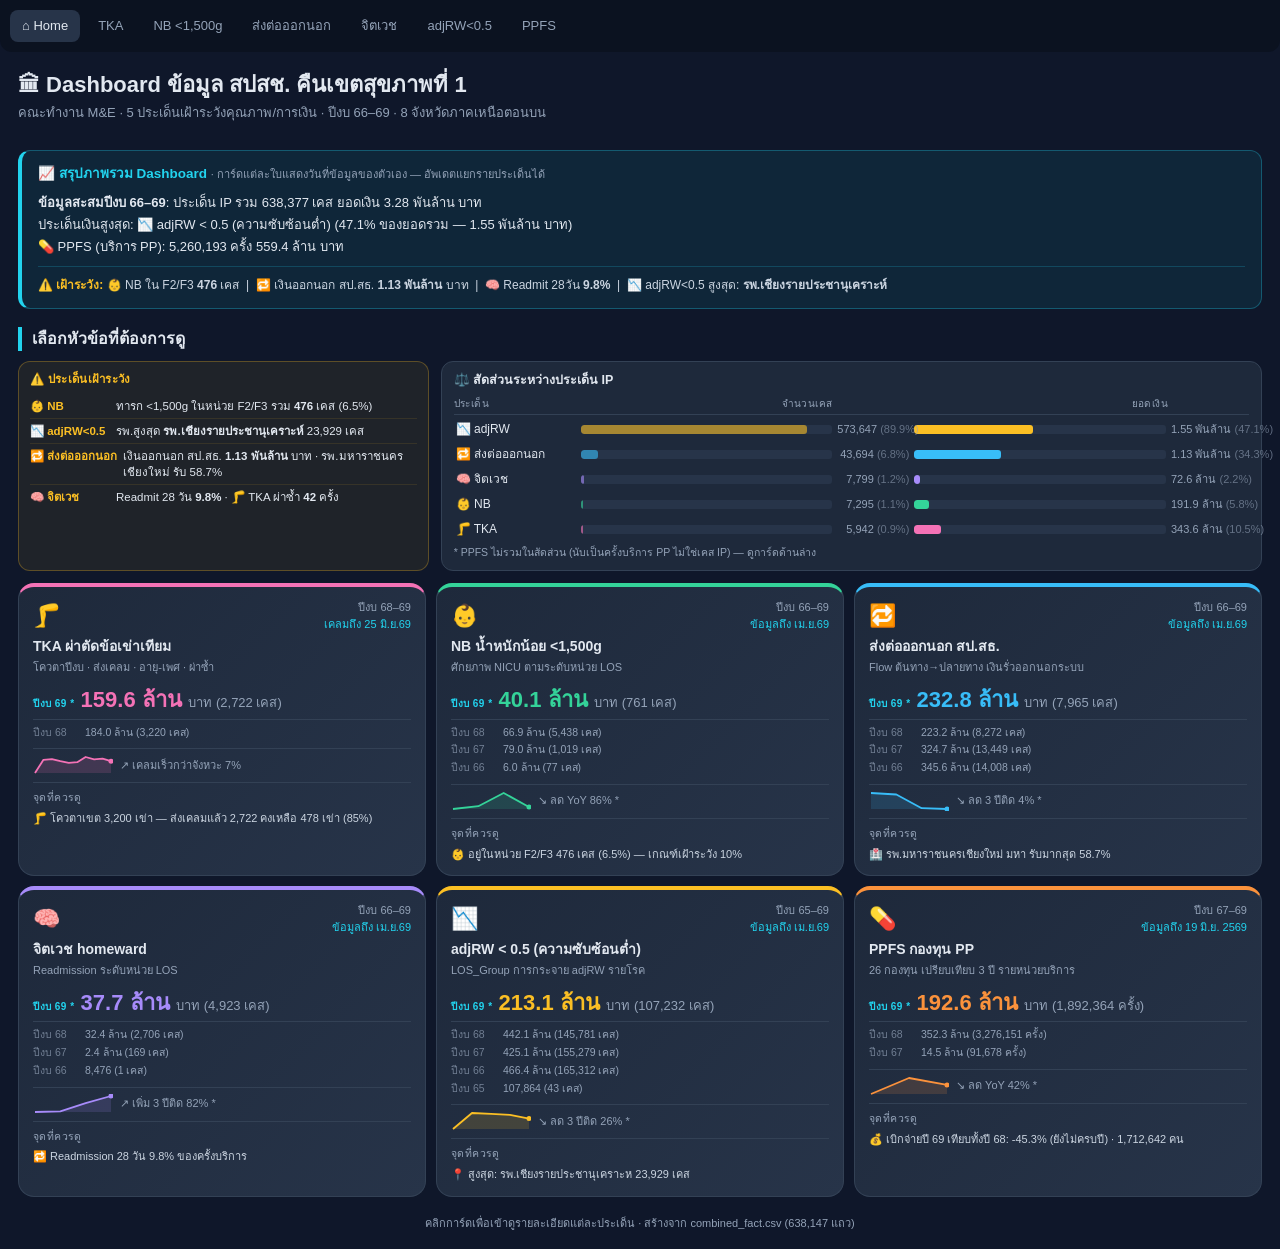
==== portal_v2.html @ b84ce1fd "feat(TKA): การ์ดจุดสังเกตสำคัญ ยุบ/ขยายได้ + ตารางสรุปทั้งเขต 1 - เพิ่มปุ่มยุบ/ขยาย (คลิกหัวการ์ดก็ไ" ====
<!DOCTYPE html>
<html lang="th">
<head>
<meta charset="UTF-8">
<meta name="viewport" content="width=device-width, initial-scale=1.0">
<title>Dashboard สปสช. คืนเขตสุขภาพที่ 1 — Portal (Integrated)</title>
<style>
:root{--bg:#0f172a;--card:#1e293b;--card2:#273449;--ink:#e2e8f0;--mut:#94a3b8;--line:#334155;--accent:#22d3ee;--accent-ink:#08303a;--warn:#fbbf24;}
*{box-sizing:border-box;margin:0;padding:0}
body{font-family:"Segoe UI","Sarabun",Tahoma,sans-serif;background:var(--bg);color:var(--ink);padding:18px;font-size:14px;line-height:1.5}
h1{font-size:22px;margin-bottom:2px}.sub{color:var(--mut);font-size:13px;margin-bottom:14px}
h2.sec{font-size:16px;margin:18px 0 10px;padding-left:10px;border-left:4px solid var(--accent)}
.hint{color:var(--mut);font-size:11px}.warn{color:var(--warn)}
.nav{position:sticky;top:0;z-index:10;display:flex;gap:6px;flex-wrap:wrap;align-items:center;background:#0b1220;padding:10px;border-radius:0 0 12px 12px;margin:-18px -18px 16px}
.navbtn{cursor:pointer;padding:6px 12px;border-radius:8px;font-size:13px;color:var(--mut);transition:.15s;user-select:none}
.navbtn:hover{color:var(--ink);background:var(--card2)}.navbtn.on{background:var(--accent);color:var(--accent-ink);font-weight:600}.navbtn.home{background:var(--card2);color:var(--ink)}
.phome{display:grid;grid-template-columns:repeat(3,1fr);gap:16px}
.pcard{cursor:pointer;border:1px solid var(--line);border-top:4px solid var(--cc,#22d3ee);border-radius:16px;padding:20px;background:linear-gradient(135deg,var(--card),var(--card2));transition:.2s}
.pcard:hover{transform:translateY(-4px);border-color:var(--accent);box-shadow:0 8px 24px rgba(0,0,0,.35)}
.pcard .ic{font-size:30px}.pcard h3{font-size:16px;margin:8px 0 2px}.pcard .desc{color:var(--mut);font-size:12px;min-height:32px}
.pcard .big{font-size:24px;font-weight:700;margin-top:10px}.pcard .sm{color:var(--mut);font-size:12px}
.pcard .pnum{font-size:22px;font-weight:700;margin:8px 0 2px}
.pcard .pmoney{font-size:12px;color:var(--mut);margin-bottom:8px}
.sparkrow{display:flex;align-items:center;gap:8px;padding-top:8px;border-top:1px solid var(--line)}
.sparkrow svg{flex-shrink:0}.sparkrow .stxt{font-size:11px;color:var(--mut);line-height:1.4}
.homerow1{display:grid;grid-template-columns:minmax(180px,4fr) minmax(360px,8fr);gap:12px;margin-bottom:12px;align-items:stretch}
.alertbar{background:rgba(251,191,36,.07);border:1px solid rgba(251,191,36,.28);border-radius:12px;padding:9px 11px}
.alertbar .atitle{font-size:11.5px;font-weight:700;color:var(--warn);margin-bottom:6px;letter-spacing:.3px}
.alertbar .aitem{display:flex;align-items:flex-start;gap:6px;padding:4px 0;border-bottom:1px solid rgba(251,191,36,.1);font-size:11.5px;line-height:1.4}
.alertbar .aitem:last-child{border-bottom:none;padding-bottom:0}
.alertbar .alab{color:var(--warn);font-weight:600;white-space:nowrap;flex-shrink:0;min-width:80px}
.cmpbar{background:var(--card);border:1px solid var(--line);border-radius:12px;padding:9px 12px}
.cmpbar h3{font-size:12.5px;font-weight:600;margin-bottom:7px}
.cmphdr{display:grid;grid-template-columns:120px 1fr 72px 1fr 76px;gap:5px;font-size:10px;color:var(--mut);margin-bottom:4px;padding-bottom:3px;border-bottom:1px solid var(--line);text-transform:uppercase;letter-spacing:.4px}
.cmphdr span:nth-child(n+2){text-align:right}
.cmprow{display:grid;grid-template-columns:120px 1fr 72px 1fr 76px;align-items:center;gap:5px;margin-bottom:5px;font-size:11.5px;cursor:pointer;border-radius:4px;padding:1px 2px}
.cmprow:hover{background:var(--card2)}
.cmprow .cmpname{white-space:nowrap;overflow:hidden;text-overflow:ellipsis;color:var(--ink);font-size:12px}
.cmptrack{background:var(--card2);border-radius:3px;height:9px;overflow:hidden}
.cmpfill{height:100%;border-radius:3px}
.cmpval{text-align:right;color:var(--mut);white-space:nowrap;font-size:11px}
/* cards */
.phome{display:grid;grid-template-columns:repeat(3,1fr);gap:10px}
.pcard{padding:12px 14px}
.pcard .ic{font-size:22px}
.pcard h3{font-size:14px;margin:4px 0 2px}
.pcard .desc{font-size:11px;min-height:20px;margin-bottom:4px}
.pcard .pnum{font-size:19px;font-weight:700;margin:4px 0 1px}
.pcard .pmoney{font-size:11.5px;margin-bottom:6px}
.hero-block{margin-top:8px}
.hero-yr-label{font-size:10px;color:var(--accent);font-weight:700;letter-spacing:.5px;text-transform:uppercase;margin-right:6px}
.hero-val{font-size:22px;font-weight:800;line-height:1.2}
.hero-cases{font-size:13px;font-weight:400;color:var(--mut);margin-left:3px}
.sub-yrs{margin-top:5px;padding-top:5px;border-top:1px solid var(--line);display:flex;flex-direction:column;gap:2px}
.sub-yr-row{display:flex;gap:6px;align-items:baseline;font-size:10.5px;color:var(--mut);font-weight:300}
.sub-yr-row .sy-yr{color:var(--mut);opacity:.7;min-width:46px;flex-shrink:0}
.sub-yr-row .sy-val{color:var(--mut)}
.sparkrow{display:flex;align-items:center;gap:7px;padding-top:6px;border-top:1px solid var(--line)}
.sparkrow svg{flex-shrink:0}.sparkrow .stxt{font-size:11px;color:var(--mut);white-space:nowrap;overflow:hidden;text-overflow:ellipsis;max-width:140px}
.insrow{margin-top:7px;padding-top:7px;border-top:1px solid var(--line)}
.insrow .institle{font-size:10.5px;color:var(--mut);margin-bottom:4px;text-transform:uppercase;letter-spacing:.4px}
.badge{display:inline-flex;align-items:center;gap:3px;font-size:10.5px;padding:2px 6px;border-radius:10px;margin:1px 2px 1px 0;line-height:1.3}
.badge.up{background:rgba(52,211,153,.15);color:#34d399}
.badge.dn{background:rgba(248,113,113,.13);color:#f87171}
.badge.warn{background:rgba(251,191,36,.15);color:#fbbf24}
.badge.info{background:rgba(56,189,248,.13);color:#38bdf8}
/* M&E specific */
.exec-panel{background:linear-gradient(135deg,#0c1f3a,#132740);border:1px solid var(--line);border-left:4px solid var(--accent);border-radius:12px;padding:12px 16px;margin-bottom:14px}
.exec-panel h3{font-size:14px;font-weight:700;margin-bottom:8px;color:var(--accent)}
.exec-grid{display:grid;grid-template-columns:repeat(3,1fr);gap:10px}
.exec-item{background:rgba(255,255,255,.04);border-radius:8px;padding:10px 12px}
.exec-item .el{font-size:11px;color:var(--mut);margin-bottom:3px}
.exec-item .ev{font-size:18px;font-weight:700}.exec-item .eu{font-size:11px;color:var(--mut)}
.exec-item .enote{font-size:10.5px;margin-top:3px;line-height:1.3}
.rag-r{color:#fca5a5;background:rgba(127,29,29,.5);padding:1px 7px;border-radius:8px;font-size:11px;font-weight:600}
.rag-a{color:#fcd34d;background:rgba(120,53,15,.5);padding:1px 7px;border-radius:8px;font-size:11px;font-weight:600}
.rag-g{color:#86efac;background:rgba(20,83,45,.5);padding:1px 7px;border-radius:8px;font-size:11px;font-weight:600}
.rag-n{color:var(--mut);background:var(--card2);padding:1px 7px;border-radius:8px;font-size:11px}
.action-list{list-style:none;margin-top:8px}
.action-list li{font-size:12px;padding:3px 0;border-bottom:1px solid var(--line);display:flex;gap:6px;align-items:baseline}
.action-list li:last-child{border-bottom:none}
.ranking-tbl{width:100%;border-collapse:collapse;font-size:12px}
.ranking-tbl th{color:var(--mut);font-weight:500;text-align:left;padding:5px 7px;border-bottom:2px solid var(--accent);font-size:11px;white-space:nowrap}
.ranking-tbl td{padding:5px 7px;border-bottom:1px solid var(--line);vertical-align:middle}
.ranking-tbl td.n{text-align:right;font-variant-numeric:tabular-nums}
.ranking-tbl tr:hover{background:var(--card2)}
.sc-tbl{width:100%;border-collapse:collapse;font-size:12px}
.sc-tbl th,.sc-tbl td{padding:6px 8px;text-align:center;border:1px solid var(--line)}
.sc-tbl th{background:#0b1220;color:var(--mut);font-size:11px;font-weight:500}
.sc-tbl td.pname{text-align:left;font-weight:500;color:var(--ink);white-space:nowrap}
.sc-cell-r{background:rgba(239,68,68,.2);color:#fca5a5;border-radius:4px;padding:1px 4px;font-size:11px;white-space:nowrap}
.sc-cell-a{background:rgba(245,158,11,.2);color:#fcd34d;border-radius:4px;padding:1px 4px;font-size:11px;white-space:nowrap}
.sc-cell-g{background:rgba(34,197,94,.2);color:#86efac;border-radius:4px;padding:1px 4px;font-size:11px;white-space:nowrap}
.sc-cell-n{color:var(--mut);font-size:11px}
@media(max-width:1200px){.homerow1{grid-template-columns:minmax(160px,4fr) minmax(300px,8fr)}}
@media(max-width:900px){.homerow1{grid-template-columns:1fr 1fr}}
@media(max-width:680px){.homerow1{grid-template-columns:1fr}.phome{grid-template-columns:repeat(2,1fr)}}
@media(max-width:420px){.phome{grid-template-columns:1fr}}
.bar{display:flex;flex-wrap:wrap;gap:8px;align-items:center;background:var(--card);padding:12px;border-radius:14px;margin-bottom:14px}
.bar .lab{color:var(--mut);font-size:12px;margin-right:4px}
.refsticky{position:sticky;top:48px;z-index:9;box-shadow:0 6px 14px rgba(0,0,0,.4)}
.filter-sticky{position:sticky;top:48px;z-index:50;box-shadow:0 6px 14px rgba(0,0,0,.45)}
.chip{cursor:pointer;border:1px solid var(--line);background:var(--card2);color:var(--ink);padding:5px 12px;border-radius:20px;font-size:12.5px;transition:.15s;user-select:none}
.chip:hover{border-color:var(--accent)}.chip.on{background:var(--accent);color:var(--accent-ink);border-color:var(--accent);font-weight:600}
.chip.m.on{background:#34d399;border-color:#34d399;color:#06251a}.chip.t.on{background:#a78bfa;border-color:#a78bfa;color:#1a1340}
select{background:var(--card2);color:var(--ink);border:1px solid var(--line);border-radius:8px;padding:5px 10px;font-size:12.5px;max-width:300px}
.sep{width:1px;height:22px;background:var(--line);margin:0 4px}
.kpis{display:grid;grid-template-columns:repeat(5,1fr);gap:12px;margin-bottom:14px}
.kpi{background:linear-gradient(135deg,var(--card),var(--card2));border:1px solid var(--line);border-radius:14px;padding:12px 14px}
.kpi .t{color:var(--mut);font-size:12px}.kpi .v{font-size:22px;font-weight:700;margin-top:4px}.kpi .u{color:var(--mut);font-size:11px}
.grid{display:grid;grid-template-columns:repeat(12,1fr);gap:12px}
.card{background:var(--card);border:1px solid var(--line);border-radius:14px;padding:14px}
.card h3{font-size:14px;font-weight:600;margin-bottom:3px}
.c4{grid-column:span 4}.c5{grid-column:span 5}.c6{grid-column:span 6}.c7{grid-column:span 7}.c8{grid-column:span 8}.c12{grid-column:span 12}
table{width:100%;border-collapse:collapse;font-size:12px}
th,td{text-align:left;padding:5px 7px;border-bottom:1px solid var(--line)}
th{color:var(--mut);font-weight:500}td.n{text-align:right;font-variant-numeric:tabular-nums}
.tblwrap{max-height:330px;overflow:auto}
.mtx{border-collapse:collapse;font-size:11px;white-space:nowrap}
.mtx th,.mtx td{border:1px solid var(--line);padding:3px 6px;text-align:right}
.mtx th{background:#0b1220;color:var(--mut)}
.mtx tr.h th{position:sticky;top:0;z-index:2}
.mtx tr.h2 th{position:sticky;top:22px;z-index:2}
.mtx tr.h th.s,.mtx tr.h2 th.s{z-index:4}
.mtx td.s,.mtx th.s{position:sticky;left:0;text-align:left;background:var(--card2);color:var(--ink);z-index:1;max-width:240px;overflow:hidden;text-overflow:ellipsis}
.mtx tr.tot td{font-weight:700;background:#0b1220}
.mtx td.s.lnk{cursor:pointer;color:#7dd3fc;text-decoration:underline}
.mtx td.s.lnk:hover{background:var(--accent);color:#08303a}
.heatwrap{overflow-x:auto}.heat td{text-align:center;font-size:11px;padding:4px 6px;border:1px solid var(--bg)}
.heat th{font-size:11px;white-space:nowrap}.heat td.name{text-align:left;white-space:nowrap;color:var(--ink)}
.med{height:290px}.tall{height:320px}
.page{display:none}.page.show{display:block}
.foot{color:var(--mut);font-size:11px;text-align:center;margin-top:18px}
.flag{background:rgba(251,191,36,.12);border:1px solid rgba(251,191,36,.4);border-radius:10px;padding:10px 12px;font-size:12.5px;margin-bottom:12px}
@media(max-width:900px){.phome{grid-template-columns:1fr}.kpis{grid-template-columns:repeat(2,1fr)}.c4,.c5,.c6,.c7,.c8,.c12{grid-column:span 12}}
/* ═══ TKA INTEGRATED STYLES ═══ */
#pg-tka{--a2l:rgba(251,191,36,.1);--alight:rgba(34,211,238,.12);--danger:#f87171;--r:10px;--sh:0 2px 8px rgba(0,0,0,.4);}
.tka-hdr{background:var(--card);padding:14px 24px 0;border-bottom:1px solid var(--line);margin:-18px -18px 0}
.hdr-top{display:flex;justify-content:space-between;align-items:flex-start;margin-bottom:14px}
.hdr-eyebrow{font-size:11px;letter-spacing:.1em;text-transform:uppercase;color:var(--accent);margin-bottom:4px;font-weight:700}
.hdr-name{font-size:24px;font-weight:700;letter-spacing:-.01em;line-height:1.2}
.hdr-meta{font-size:11px;color:var(--mut);text-align:right;line-height:1.7}
.hero{display:flex;align-items:center;gap:24px;margin-bottom:16px}
.hero-kpi{display:flex;flex-direction:column;min-width:140px}
.hero-num{font-family:monospace;font-size:48px;font-weight:700;letter-spacing:-.02em;line-height:1;transition:all .3s}
.hero-lbl{font-size:10px;opacity:.6;margin-top:4px;letter-spacing:.06em}
.hero-right{flex:1;display:flex;flex-direction:column;gap:6px}
.hero-row{display:flex;justify-content:space-between;align-items:baseline;font-size:11px;opacity:.7}
.hero-pct{font-family:monospace;font-weight:700;font-size:15px;color:var(--accent)}
.hero-track{height:6px;background:var(--card2);border-radius:3px;position:relative}
.hero-fill{height:100%;border-radius:3px;background:var(--accent);transition:width .6s cubic-bezier(.16,1,.3,1)}
.hero-marker{position:absolute;top:-4px;width:2px;height:14px;background:rgba(255,255,255,.3);border-radius:1px}
.hero-sub{display:flex;gap:20px}
.hero-sub-item{display:flex;flex-direction:column}
.hero-sub-num{font-family:monospace;font-size:17px;font-weight:700}
.hero-sub-lbl{font-size:10px;opacity:.55;letter-spacing:.04em}
.prov-filter{display:flex;gap:6px;padding:10px 24px;overflow-x:auto;background:rgba(0,0,0,.3);flex-wrap:wrap;border-bottom:1px solid var(--line)}
.tka-filter-sticky{position:sticky;top:48px;z-index:50;margin:0 -18px;background:#0c1526;box-shadow:0 6px 14px rgba(0,0,0,.45)}
.pf-btn{padding:5px 14px;border-radius:20px;border:1.5px solid var(--line);background:none;color:var(--mut);font-size:12px;font-weight:600;cursor:pointer;transition:all .15s;white-space:nowrap}
.pf-btn:hover{background:var(--card2);color:var(--ink)}.pf-btn.active{background:var(--accent);border-color:var(--accent);color:var(--accent-ink)}
.tka-age-pie{display:flex;gap:16px;align-items:center;padding:12px 24px 14px;border-bottom:1px solid var(--line);background:rgba(0,0,0,.2)}
.age-btn-col{display:flex;flex-direction:column;gap:5px;min-width:86px;flex-shrink:0}
.tka-age-btn{cursor:pointer;padding:6px 12px;border-radius:8px;font-size:12px;font-weight:500;color:var(--mut);background:var(--card2);border:1px solid var(--line);transition:.15s;text-align:center}
.tka-age-btn:hover{color:var(--ink);border-color:rgba(34,211,238,.5)}.tka-age-btn.active{background:var(--accent);color:var(--accent-ink);font-weight:700;border-color:var(--accent)}
.tka-pie-wrap{position:relative;flex-shrink:0}
.tka-pie-legend{flex:1;display:flex;flex-direction:column;gap:3px;font-size:11.5px;min-width:0}
.pie-leg-item{display:flex;align-items:center;gap:6px;padding:3px 7px;border-radius:6px;cursor:pointer;transition:.12s}
.pie-leg-item:hover,.pie-leg-item.active{background:var(--card2)}
.pie-leg-dot{width:9px;height:9px;border-radius:2px;flex-shrink:0}
.pie-leg-name{flex:1;overflow:hidden;text-overflow:ellipsis;white-space:nowrap;color:var(--ink)}
.pie-leg-val{color:var(--mut);white-space:nowrap;font-family:monospace;font-size:11px}
.tka-main{padding:16px 24px;display:flex;flex-direction:column;gap:12px}
.tka-card{background:var(--card);border-radius:14px;border:1px solid var(--line)}
.card-hd{padding:11px 16px 9px;border-bottom:1px solid var(--line);display:flex;justify-content:space-between;align-items:center;flex-wrap:wrap;gap:8px}
.card-title{font-size:11px;font-weight:700;letter-spacing:.08em;text-transform:uppercase;color:var(--mut)}
.card-bd{padding:12px 16px}
.row2{display:grid;grid-template-columns:300px 1fr;gap:12px}
.ind-item{padding:10px 0;border-bottom:1px solid var(--line)}.ind-item:last-child{border-bottom:none}
.ind-top{display:flex;justify-content:space-between;align-items:flex-start;margin-bottom:3px}
.ind-id{font-family:monospace;font-size:10px;color:var(--mut)}
.ind-badge{font-family:monospace;font-size:11px;font-weight:700;padding:2px 7px;border-radius:4px}
.ind-badge.ok{background:var(--alight);color:var(--accent)}.ind-badge.warn{background:var(--a2l);color:var(--warn)}.ind-badge.na{background:rgba(255,255,255,.05);color:var(--mut)}
.ind-label{font-size:12px;font-weight:500;margin-bottom:6px}
.ind-nums{display:flex;align-items:baseline;gap:5px;margin-bottom:6px}
.ind-actual{font-family:monospace;font-size:24px;font-weight:700}
.ind-of{font-size:11px;color:var(--mut)}.ind-target{font-family:monospace;font-size:12px;color:var(--mut)}
.mbar{position:relative;height:8px;background:var(--card2);border-radius:4px;overflow:visible}
.mbar-fill{height:100%;border-radius:4px;transition:width .6s cubic-bezier(.16,1,.3,1)}
.mbar-fill.ok{background:var(--accent)}.mbar-fill.warn{background:var(--warn)}.mbar-fill.na{background:var(--mut);opacity:.4}
.mbar-100{position:absolute;top:-4px;left:100%;width:2px;height:16px;background:rgba(255,255,255,.2);border-radius:1px;transform:translateX(-50%)}
.mbar-note{font-size:10px;color:var(--mut);margin-top:3px;font-style:italic}
.demo-group{margin-bottom:12px}.demo-group:last-child{margin-bottom:0}
.demo-lbl{font-size:10px;font-weight:700;text-transform:uppercase;letter-spacing:.08em;color:var(--mut);margin-bottom:6px}
.demo-item{display:grid;grid-template-columns:54px 1fr 34px 34px;gap:5px;align-items:center;margin-bottom:4px}
.demo-name{font-size:12px}
.demo-track{height:6px;background:var(--card2);border-radius:3px;overflow:hidden}
.demo-fill{height:100%;border-radius:3px;transition:width .5s}
.demo-val{font-family:monospace;font-size:11px;text-align:right}
.demo-pct{font-size:10px;color:var(--mut);text-align:right}
.demo-gender-row{display:grid;grid-template-columns:1fr 1px 1fr;gap:0;margin-bottom:10px;padding-bottom:10px;border-bottom:1px solid var(--line)}
.demo-gender-col{display:flex;flex-direction:column;align-items:center;gap:2px;padding:4px}
.demo-gender-badge{font-size:10px;font-weight:700;text-transform:uppercase;letter-spacing:.08em;margin-bottom:1px}
.demo-gender-num{font-family:monospace;font-size:20px;font-weight:700;line-height:1.1}
.demo-gender-pct{font-size:11px;color:var(--mut);margin-bottom:3px}
.demo-gender-bar{width:80%;height:5px;background:var(--card2);border-radius:3px;overflow:hidden}
.demo-gender-fill{height:100%;border-radius:3px;transition:width .5s}
.demo-gender-div{width:1px;background:var(--line);align-self:stretch}
.trend-card{background:var(--card);border-radius:14px;border:1px solid var(--line);overflow:hidden}
.trend-hd{padding:11px 16px 9px;border-bottom:1px solid rgba(255,255,255,.07);display:flex;justify-content:space-between}
.trend-title{font-size:11px;font-weight:700;letter-spacing:.08em;text-transform:uppercase;color:var(--mut)}
.trend-avg{font-family:monospace;font-size:11px;color:var(--mut)}
.trend-bd{padding:12px 16px 16px}
.gap-grid{display:grid;grid-template-columns:1fr 1fr;gap:16px}
.gap-t{font-size:11px;font-weight:700;margin-bottom:6px}
.tka-note{display:flex;gap:9px;padding:8px 0;border-bottom:1px solid rgba(255,255,255,.05);font-size:12px;line-height:1.65}
.tka-note:last-child{border-bottom:none}
.tka-note .ic{flex-shrink:0;font-size:14px;line-height:1.4}
.tka-note b{color:var(--ink)}
@media(max-width:760px){.gap-grid{grid-template-columns:1fr}
  /* บนมือถือ legend ของโดนัทดันความกว้างหน้าเกินจอ (scrollWidth 441 > 400) ทำให้ทั้งหน้าเลื่อนแนวนอน
     และกราฟในการ์ดอื่นถูกตัดขอบขวา — ให้ legend ตกลงมาอยู่บรรทัดของตัวเองแทน */
  .tka-age-pie{flex-wrap:wrap;padding:12px 14px 14px}
  .tka-pie-legend{flex:1 1 100%}}
/* ── ⏱️ ระยะเวลา จำหน่าย → ส่งเคลม ── */
.lag-tiles{display:grid;grid-template-columns:repeat(4,1fr);gap:10px;margin-bottom:14px}
.lag-tile{background:var(--card2);border-radius:9px;padding:9px 12px}
.lag-tile .v{font-family:monospace;font-size:19px;font-weight:700;line-height:1.25}
.lag-tile .u{font-size:11px;font-weight:400;color:var(--mut);margin-left:3px}
.lag-tile .l{font-size:10px;color:var(--mut);letter-spacing:.04em;margin-top:1px}
.lag-row{display:grid;grid-template-columns:168px 1fr 152px;gap:12px;align-items:center;padding:5px 8px;border-radius:7px}
.lag-row.clk{cursor:pointer}.lag-row.clk:hover{background:var(--card2)}
.lag-row.lsub{grid-template-columns:168px 1fr 152px;font-size:11.5px}
.lag-nm{font-size:12px;color:var(--ink);white-space:nowrap;overflow:hidden;text-overflow:ellipsis}
.lag-row.lsub .lag-nm{padding-left:12px;color:var(--mut);font-size:11.5px}
.lag-trk{position:relative;height:14px;background:var(--card2);border-radius:4px;overflow:hidden}
.lag-p90{position:absolute;left:0;top:0;height:100%;opacity:.22;border-radius:4px}
.lag-avg{position:absolute;left:0;top:0;height:100%;border-radius:4px}
.lag-mk{position:absolute;top:-2px;height:18px;width:0;border-left:1px dashed rgba(255,255,255,.45)}
.lag-mk30{position:absolute;top:-2px;height:18px;width:0;border-left:1px solid rgba(251,191,36,.5)}
.lag-val{font-family:monospace;font-size:12px;text-align:right;white-space:nowrap}
.lag-val .s{color:var(--mut);font-size:10px}
.lag-lgd{display:flex;flex-wrap:wrap;gap:14px;font-size:10px;color:var(--mut);margin-bottom:8px;align-items:center}
.lag-lgd i{display:inline-block;width:14px;height:7px;border-radius:2px;margin-right:4px;vertical-align:middle;font-style:normal}
@media(max-width:760px){.lag-tiles{grid-template-columns:repeat(2,1fr)}
  .lag-row,.lag-row.lsub{grid-template-columns:96px 1fr;gap:8px}
  .lag-val{grid-column:2;text-align:left;margin-top:-2px}}
/* ── ปุ่มยุบ/ขยายการ์ด ── */
.tka-fold{background:none;border:1px solid var(--line);color:var(--mut);border-radius:6px;cursor:pointer;font-family:inherit;font-size:11px;font-weight:700;padding:3px 9px;transition:all .15s;white-space:nowrap}
.tka-fold:hover{color:var(--ink);border-color:var(--mut)}
.tka-tab-bar{display:flex;padding:0 16px;border-bottom:1px solid var(--line)}
.tka-tab-btn{padding:9px 14px;font-size:12px;font-weight:600;letter-spacing:.04em;color:var(--mut);background:none;border:none;cursor:pointer;border-bottom:2px solid transparent;margin-bottom:-1px;transition:all .15s}
.tka-tab-btn.active{color:var(--accent);border-bottom-color:var(--accent)}
.tka-tab-pane{display:none;padding:12px 16px}.tka-tab-pane.active{display:block}
#pg-tka table{width:100%;border-collapse:collapse;font-size:12px}
#pg-tka thead th{text-align:left;padding:5px 8px;font-size:10px;font-weight:700;letter-spacing:.07em;text-transform:uppercase;color:var(--mut);border-bottom:1px solid var(--line)}
#pg-tka tbody td{padding:6px 8px;border-bottom:1px solid var(--line)}
#pg-tka tbody tr:last-child td{border-bottom:none}
#pg-tka tbody tr:hover td{background:var(--card2)}
.td-r{text-align:right;font-family:monospace}
#pg-tka .badge{display:inline-block;padding:2px 6px;border-radius:3px;font-size:10px;font-weight:700}
.b-s{background:rgba(34,211,238,.15);color:var(--accent)}.b-m{background:rgba(34,211,238,.08);color:var(--accent)}
.b-c{background:rgba(251,191,36,.1);color:var(--warn)}.b-o{background:rgba(167,139,250,.1);color:#a78bfa}
.ibar-wrap{display:flex;align-items:center;gap:6px}
.ibar-track{flex:1;height:5px;background:var(--card2);border-radius:3px;overflow:hidden}
.ibar-fill{height:100%;background:var(--accent);border-radius:3px}
.fn{font-size:10px;color:var(--mut);margin-top:10px;padding-top:10px;border-top:1px solid var(--line);line-height:1.7}
.hero-share-label{font-size:13px;letter-spacing:.08em;text-transform:uppercase;opacity:.5;margin-bottom:6px;font-weight:500}
.hbar-legend{display:flex;gap:18px;font-size:12px;opacity:.5;margin-bottom:18px;letter-spacing:.02em;align-items:center}
.hbar-legend-dot{display:inline-block;width:12px;height:7px;border-radius:2px;margin-right:5px;vertical-align:middle}
.hbar-legend-tick{display:inline-block;width:2px;height:13px;background:rgba(255,255,255,.55);border-radius:1px;margin-right:5px;vertical-align:middle}
.hbar-row{display:grid;grid-template-columns:110px 1fr auto;align-items:center;gap:10px 14px;margin-bottom:28px}
.hbar-row:last-child{margin-bottom:0}
.hbar-annual{font-family:monospace;font-size:13px;font-weight:600;white-space:nowrap;opacity:.65;text-align:right}
.hbar-lbl{font-size:13px;opacity:.65;line-height:1.4;font-weight:500}
.hbar-wrap{position:relative;padding-top:30px;padding-bottom:22px}
.hbar-track{position:relative;height:11px;background:rgba(255,255,255,.1);border-radius:6px;overflow:visible}
.hbar-fill{height:100%;border-radius:6px;transition:width .5s cubic-bezier(.16,1,.3,1)}
.hbar-marker{position:absolute;top:-6px;width:2.5px;height:23px;background:rgba(255,255,255,.65);border-radius:2px;transform:translateX(-50%)}
.hbar-tag{position:absolute;top:-26px;font-family:monospace;font-size:13px;font-weight:700;white-space:nowrap;transform:translateX(-50%)}
/* ป้ายเป้าอยู่ "ใต้" แถบ ส่วนป้ายผลงานจริงอยู่ "เหนือ" แถบ — กันชนกันเมื่อค่าทั้งสองใกล้กัน */
.hbar-tag.target{color:rgba(255,255,255,.55);font-size:12px;font-weight:400;top:auto;bottom:-20px}
#tkaTrendTip{position:fixed;display:none;z-index:999;background:#0b1220;border:1px solid var(--line);border-radius:12px;padding:14px 16px;font-size:13px;color:rgba(255,255,255,.85);min-width:240px;max-width:340px;box-shadow:0 8px 32px rgba(0,0,0,.6)}
.tt-top{display:flex;justify-content:space-between;align-items:center;margin-bottom:8px}
.tt-hd{font-weight:700;font-size:14px;color:#22d3ee;margin-bottom:0}
.tt-close{background:none;border:none;color:rgba(255,255,255,.4);font-size:18px;line-height:1;cursor:pointer;padding:0 0 0 8px}
.tt-close:hover{color:#fff}
.tt-row{display:flex;justify-content:space-between;gap:16px;margin-bottom:4px;font-size:13px}
.tt-row span:last-child{font-family:monospace;font-weight:600}
.tt-div{height:1px;background:rgba(255,255,255,.1);margin:8px 0}
.tt-sub{font-size:10px;text-transform:uppercase;letter-spacing:.07em;opacity:.4;margin-bottom:7px}
.tt-prow{display:flex;justify-content:space-between;gap:12px;margin-bottom:4px;font-size:12px}
.tt-prow .tp-num{font-family:monospace;font-size:11px;opacity:.7;white-space:nowrap}
.tt-bar{height:3px;border-radius:2px;background:rgba(34,211,238,.4);margin-top:2px;margin-bottom:6px}
.tt-clickable{cursor:pointer;margin:-2px -4px;padding:2px 4px;border-radius:4px;transition:background .12s}
.tt-clickable:hover{background:rgba(34,211,238,.12)}
.tt-link{color:#22d3ee}
.tt-back{background:none;border:none;color:rgba(34,211,238,.6);font-size:11px;cursor:pointer;padding:0;margin-bottom:8px;display:flex;align-items:center;gap:4px}
.tt-back:hover{color:#22d3ee}
.tt-age-cols{display:flex;gap:8px;margin-bottom:4px}
.tt-age-col{flex:1;background:rgba(255,255,255,.05);border-radius:7px;padding:8px 10px}
.tt-age-lbl{font-size:10px;opacity:.45;letter-spacing:.05em;margin-bottom:5px}
.tt-age-num{font-family:monospace;font-weight:700;font-size:20px;line-height:1;margin-bottom:2px}
.tt-age-pct{font-size:11px;opacity:.5;margin-bottom:6px}
.tt-age-bar{height:3px;border-radius:2px}
.tt-age-lt .tt-age-bar{background:rgba(255,180,100,.7)}.tt-age-mid .tt-age-bar{background:rgba(167,139,250,.7)}.tt-age-ge .tt-age-bar{background:rgba(34,211,238,.7)}
.tt-pdx-hdr{display:grid;grid-template-columns:1fr 30px 34px 30px 46px;gap:4px;font-size:10px;opacity:.38;letter-spacing:.05em;margin-bottom:5px}
.tt-pdx-hdr span{text-align:right}.tt-pdx-hdr span:first-child{text-align:left}
.tt-pdx-row{display:grid;grid-template-columns:1fr 30px 34px 30px 46px;gap:4px;align-items:baseline;margin-bottom:2px;font-size:12px}
.tt-pdx-name{color:rgba(255,255,255,.82);white-space:nowrap;overflow:hidden;text-overflow:ellipsis}
.tt-pdx-n{font-family:monospace;font-size:11px;text-align:right;opacity:.7}
.tt-pdx-lt{color:rgba(255,180,100,.85)}.tt-pdx-mid{color:rgba(167,139,250,.85)}.tt-pdx-ge{color:rgba(34,211,238,.85)}
.tt-pdx-pct{font-family:monospace;font-size:10px;text-align:right;opacity:.4}
#tkaQuotaModal{display:none;position:fixed;inset:0;z-index:500;background:rgba(0,0,0,.65);align-items:center;justify-content:center}
#tkaQuotaModal.show{display:flex}
#tkaQuotaModalBox{background:#0b1220;border:1px solid var(--line);border-radius:16px;width:min(580px,94vw);max-height:80vh;overflow-y:auto;padding:20px 22px;box-shadow:0 16px 48px rgba(0,0,0,.7)}
.qm-hdr{display:flex;justify-content:space-between;align-items:flex-start;margin-bottom:4px}
.qm-title{font-size:15px;font-weight:700;color:var(--accent)}
.qm-close{background:none;border:none;color:rgba(255,255,255,.4);font-size:22px;line-height:1;cursor:pointer;padding:0 0 0 12px}
.qm-close:hover{color:#fff}
.qm-sub{font-size:11px;color:var(--mut);margin-bottom:12px}
.qm-sum{display:flex;gap:14px;flex-wrap:wrap;margin-bottom:12px;padding:10px 12px;background:rgba(255,255,255,.04);border-radius:8px;font-size:12px;color:var(--mut)}
.qm-prov-name{cursor:pointer;color:var(--accent);text-decoration:underline;text-underline-offset:3px;font-weight:600}
.qm-prov-name:hover{color:#fff}
.quota-tog{display:flex;gap:2px;background:rgba(255,255,255,.05);border-radius:7px;padding:3px;flex-shrink:0}
.quota-tog-btn{padding:4px 11px;border-radius:5px;border:none;cursor:pointer;font-size:11px;font-weight:700;color:var(--mut);background:transparent;font-family:inherit;letter-spacing:.03em;transition:all .15s;white-space:nowrap}
.quota-tog-btn.on{background:var(--card2);color:var(--ink);box-shadow:0 1px 4px rgba(0,0,0,.4)}
.quota-tog-btn:hover:not(.on){color:var(--ink)}
/* ── adjRW <0.5 dashboard ── */
.adjrw-bar{display:flex;flex-wrap:wrap;gap:8px;align-items:center;background:var(--card);padding:10px 14px;border-radius:0 0 14px 14px;margin-bottom:14px;position:sticky;top:48px;z-index:100;border:1px solid var(--line);border-top:none}
.adjrw-bar .lab{color:var(--mut);font-size:12px;margin-right:2px}
.adjrw-kpis{display:grid;grid-template-columns:repeat(4,1fr);gap:12px;margin-bottom:14px}
.sl-row{width:100%;padding:0 4px;min-width:220px}
.sl-labels{display:flex;justify-content:space-between;align-items:center;font-size:10px;color:var(--mut);margin-bottom:3px}
.sl-labels .sl-mid{color:var(--accent);font-weight:600;font-size:11px}
.range-wrap{position:relative;height:24px}
.range-wrap input[type=range]{position:absolute;left:0;top:0;width:100%;height:100%;pointer-events:none;-webkit-appearance:none;appearance:none;background:transparent;margin:0}
.range-wrap input[type=range]::-webkit-slider-runnable-track{height:4px;background:var(--line);border-radius:2px}
.range-wrap input[type=range]::-webkit-slider-thumb{pointer-events:all;-webkit-appearance:none;width:15px;height:15px;border-radius:50%;background:var(--accent);cursor:pointer;border:2px solid var(--card);margin-top:-5.5px}
.range-wrap input[type=range]::-moz-range-thumb{pointer-events:all;width:13px;height:13px;border-radius:50%;background:var(--accent);cursor:pointer;border:2px solid var(--card)}
.range-wrap input[type=range]::-moz-range-track{height:4px;background:var(--line);border-radius:2px}
.sl-bar{position:absolute;top:10px;height:4px;background:rgba(34,211,238,.45);pointer-events:none;border-radius:2px}
.pgsz-btn{background:var(--card2);color:var(--mut);border:1px solid var(--line);border-radius:6px;padding:3px 9px;font-size:11px;cursor:pointer;font-family:inherit;transition:.12s}
.pgsz-btn:hover{border-color:var(--accent);color:var(--accent)}
.pgsz-btn.on{background:rgba(34,211,238,.12);color:var(--accent);border-color:var(--accent);font-weight:600}
.rw-bar{display:inline-block;height:8px;border-radius:2px;background:var(--accent);opacity:.7;min-width:2px;vertical-align:middle;margin-right:4px}
.lnk{color:#7dd3fc;cursor:pointer;text-decoration:underline;text-underline-offset:2px}
.lnk:hover{color:var(--accent)}
.modal-overlay{position:fixed;inset:0;background:rgba(0,0,0,.65);z-index:200;display:none;align-items:flex-start;justify-content:center;padding:32px 16px;overflow-y:auto}
.modal-overlay.on{display:flex}
.modal{background:#131f34;border:1px solid var(--line);border-radius:16px;width:100%;max-width:780px;box-shadow:0 16px 48px rgba(0,0,0,.7)}
.modal-hdr{background:var(--card);padding:14px 18px;border-radius:16px 16px 0 0;display:flex;align-items:center;gap:10px;border-bottom:1px solid var(--line)}
.modal-hdr h3{font-size:14px;font-weight:700;flex:1;color:var(--accent)}
.modal-close{background:none;border:none;color:var(--mut);font-size:22px;cursor:pointer;padding:0 4px;line-height:1}
.modal-close:hover{color:var(--ink)}
.modal-body{padding:14px 16px;max-height:65vh;overflow-y:auto}
.breadcrumb{font-size:11px;color:var(--mut);padding:7px 18px;border-bottom:1px solid var(--line);display:flex;gap:5px;align-items:center;flex-wrap:wrap}
.breadcrumb span{cursor:pointer;color:#7dd3fc}.breadcrumb span:hover{color:var(--accent)}
.breadcrumb .sep2{color:var(--mut)}
.search-input{background:var(--card2);color:var(--ink);border:1px solid var(--line);border-radius:8px;padding:4px 10px;font-size:12px;font-family:inherit;width:180px}
.search-input:focus{outline:2px solid var(--accent);outline-offset:1px}
.pager{margin-top:8px;font-size:11px;color:var(--mut);display:flex;align-items:center;gap:8px}
.pager button{background:var(--card2);color:var(--ink);border:1px solid var(--line);border-radius:6px;padding:3px 10px;font-size:11px;cursor:pointer;font-family:inherit}
.pager button:hover{border-color:var(--accent);color:var(--accent)}
.adjrw-tt{position:fixed;pointer-events:none;background:#0b1220;border:1px solid var(--line);color:var(--ink);font-size:12px;padding:10px 14px;border-radius:10px;z-index:500;line-height:1.6;white-space:nowrap;display:none;box-shadow:0 8px 24px rgba(0,0,0,.6)}
.adjrw-grid{display:grid;grid-template-columns:repeat(12,1fr);gap:12px;margin-bottom:12px}
.adjrw-card{background:var(--card);border:1px solid var(--line);border-radius:14px;padding:14px}
.adjrw-card h3{font-size:14px;font-weight:600;margin-bottom:10px;color:var(--ink)}
.adjrw-tblwrap{max-height:380px;overflow:auto}
.ar-sc-dd{position:absolute;top:calc(100% + 2px);left:0;right:0;background:var(--card2);border:1px solid var(--line);border-radius:8px;max-height:220px;overflow-y:auto;z-index:60;box-shadow:0 8px 24px rgba(0,0,0,.55)}
.ar-sc-dd-item{padding:7px 10px;cursor:pointer;font-size:12px;border-bottom:1px solid var(--line)}
.ar-sc-dd-item:hover{background:var(--accent);color:#000}
.ar-sc-hosp-grp-hdr{padding:5px 10px;font-size:10px;font-weight:700;color:var(--accent);background:var(--card);position:sticky;top:0;letter-spacing:.4px}
.ar-sc-hosp-item{padding:6px 12px;cursor:pointer;font-size:12px;display:flex;align-items:center;gap:6px;border-bottom:1px solid var(--line)}
.ar-sc-hosp-item:hover{background:rgba(34,211,238,.08)}
.ar-sc-hosp-item.on{color:var(--accent)}
.ac4{grid-column:span 4}.ac5{grid-column:span 5}.ac6{grid-column:span 6}.ac7{grid-column:span 7}.ac8{grid-column:span 8}.ac12{grid-column:span 12}
@media(max-width:900px){.adjrw-kpis{grid-template-columns:repeat(2,1fr)}.ac4,.ac5,.ac6,.ac7,.ac8,.ac12{grid-column:span 12}}
</style></head>
<body>

<div class="nav" id="nav">
  <span class="navbtn home" onclick="go('home')">&#8962; Home</span>
  <span class="navbtn" data-pg="tka" onclick="go('tka')">TKA</span>
  <span class="navbtn" data-pg="nb" onclick="go('nb')">NB &lt;1,500g</span>
  <span class="navbtn" data-pg="refer" onclick="go('refer')">ส่งต่อออกนอก</span>
  <span class="navbtn" data-pg="psych" onclick="go('psych')">จิตเวช</span>
  <span class="navbtn" data-pg="adjlow" onclick="go('adjlow')">adjRW&lt;0.5</span>
  <span class="navbtn" data-pg="ppfs" onclick="go('ppfs')">PPFS</span>
</div>

<section id="pg-home" class="page show">
  <h1>&#127963; Dashboard ข้อมูล สปสช. คืนเขตสุขภาพที่ 1</h1>
  <div class="sub">คณะทำงาน M&amp;E &middot; 5 ประเด็นเฝ้าระวังคุณภาพ/การเงิน &middot; ปีงบ 66&ndash;69 &middot; 8 จังหวัดภาคเหนือตอนบน</div>
  <div class="kpis" id="homeKpi"></div>
  <div id="narrative-insight-home"></div>
  <h2 class="sec">เลือกหัวข้อที่ต้องการดู</h2>
  <div id="portal" style="width:100%"></div>
  <div class="foot">คลิกการ์ดเพื่อเข้าดูรายละเอียดแต่ละประเด็น &middot; สร้างจาก combined_fact.csv (638,147 แถว)</div>
</section>


<section id="pg-tka" class="page">
<div class="tka-hdr">
  <div class="hdr-top">
    <div>
      <div class="hdr-eyebrow">เขตสุขภาพที่ 1 &middot; กองทุน TKA &middot; สปสช.</div>
      <div class="hdr-name">&#x1F9B5; ผ่าตัดข้อเข่าเทียม (TKA)</div>
    </div>
    <div class="hdr-meta">เคลมถึง 25 มิ.ย. 2569 &middot; ผ่าตัดถึง 22 มิ.ย. 2569<br>แหล่งข้อมูล: สปสช. คืนรายRecord<br>อัปเดต 3 ส.ค. 2569</div>
  </div>
  <div class="hero" id="tkaHeroWrap">
    <div class="hero-kpi" id="tkaHeroKpi" style="display:none">
      <div class="hero-num" id="tkaHeroNum">2,114</div>
      <div class="hero-lbl" id="tkaHeroLbl">DISTINCT PID &middot; ราย &middot; ทั้งเขตฯ</div>
    </div>
    <div class="hero-sep" id="tkaHeroSep" style="display:none;width:1px;height:48px;background:var(--line);flex-shrink:0"></div>
    <div class="hero-right" id="tkaHeroRight"></div>
  </div>
</div>
<div class="prov-filter tka-filter-sticky" id="tkaProvFilter"></div>
<div class="tka-hdr" style="padding-top:10px">
  <div id="tkaAgePie"></div>
</div>
<div class="tka-main">
  <div class="row2">
    <div style="display:flex;flex-direction:column;gap:12px">
      <div class="tka-card">
        <div class="card-hd"><span class="card-title">ตัวชี้วัด</span><span style="font-size:10px;color:var(--mut)" id="tkaIndSubtitle">เป้าอ้างอิง เม.ย.69 (ผลงานจริงถึง 22 มิ.ย.69)</span></div>
        <div class="card-bd" style="padding-top:4px;padding-bottom:4px" id="tkaIndPanel"></div>
      </div>
      <div class="tka-card">
        <div class="card-hd"><span class="card-title">ลักษณะผู้ป่วย</span></div>
        <div class="card-bd" id="tkaDemoPanel"></div>
      </div>
    </div>
    <div class="trend-card">
      <div class="trend-hd">
        <span class="trend-title">เทรนด์รายเดือน &middot; จำนวน &amp; มูลค่า</span>
        <span class="trend-avg" id="tkaTrendAvg"></span>
      </div>
      <div class="trend-bd"><canvas id="tkaTrendChart" height="280"></canvas></div>
    </div>
  </div>
  <div class="tka-card" style="margin-bottom:12px">
    <div class="card-hd">
      <span class="card-title">&#9201;&#65039; ผ่าตัดจริง vs ส่งเคลม &middot; ปีงบ 2569</span>
      <span style="font-size:10px;color:var(--mut)">เคสเดียวกัน คนละฐานวันที่ &mdash; ระยะห่าง = เคสที่ผ่าตัดแล้วแต่ยังไม่ได้ส่งเคลม</span>
    </div>
    <div class="card-bd">
      <div class="lag-lgd" style="margin-bottom:10px">
        <span><i style="background:#a78bfa"></i>&#129701; ผ่าตัดจริง <span style="opacity:.75">(นับตามวันที่จำหน่าย)</span></span>
        <span><i style="background:#22d3ee"></i>&#128196; ส่งเคลม <span style="opacity:.75">(นับตามวันที่ส่งข้อมูล)</span></span>
        <span><i style="background:rgba(248,113,113,.35);border:1px dashed #f87171"></i>ข้อมูลยังไม่ครบ</span>
      </div>
      <canvas id="tkaGapChart" height="240"></canvas>
      <div id="tkaGapNote"></div>
    </div>
  </div>
  <div class="tka-card" style="margin-bottom:12px">
    <div class="card-hd">
      <div><span class="card-title">&#9203; ระยะเวลา จำหน่าย &rarr; ส่งเคลม</span>
        <div style="font-size:10px;color:var(--mut);margin-top:2px" id="tkaLagSub"></div></div>
      <button class="tka-fold" id="tkaLagFold" onclick="tkaToggleLag()">&#9662; ยุบ</button>
    </div>
    <div class="card-bd" id="tkaLagBody"></div>
  </div>
  <div class="tka-card" style="margin-bottom:12px">
    <div class="card-hd">
      <div><span class="card-title">&#129518; ปีที่จำหน่าย &times; ปีที่เคลม</span>
        <div style="font-size:10px;color:var(--mut);margin-top:2px" id="tkaMxSub"></div></div>
      <div style="display:flex;gap:8px;align-items:center">
        <div class="quota-tog"><button class="quota-tog-btn on" id="mxtog1" onclick="tkaSetMxMode('prov')">รายจังหวัด</button><button class="quota-tog-btn" id="mxtog2" onclick="tkaSetMxMode('hosp')">รายหน่วยบริการ</button></div>
        <button class="tka-fold" id="tkaMxFold" onclick="tkaToggleMx()">&#9662; ยุบ</button></div>
    </div>
    <div class="card-bd" id="tkaMxBody" style="overflow-x:auto"></div>
  </div>
  <div class="tka-card" style="margin-bottom:12px">
    <div class="card-hd" style="cursor:pointer" onclick="tkaToggleNotes()"><span class="card-title">&#128161; จุดสังเกตสำคัญ &mdash; อ่านตัวเลขหน้านี้อย่างไร</span>
      <button class="tka-fold" id="tkaNotesFold" onclick="event.stopPropagation();tkaToggleNotes()">&#9656; ขยาย</button></div>
    <div class="card-bd" id="tkaNotes" style="display:none"></div>
  </div>
  <div class="tka-card">
    <div class="tka-tab-bar">
      <button class="tka-tab-btn active" onclick="tkaSwitchTab(this,'tka-tab-pdx')">รายโรค (pdx)</button>
      <button class="tka-tab-btn" onclick="tkaSwitchTab(this,'tka-tab-hosp')">รายหน่วยบริการ</button>
    </div>
    <div id="tka-tab-pdx" class="tka-tab-pane active"><table><thead><tr><th>รหัส</th><th>คำวินิจฉัย</th><th style="text-align:right;color:var(--warn)">&lt;55</th><th style="text-align:right;color:#a78bfa">55-59</th><th style="text-align:right;color:var(--accent)">&#x2265;60</th><th style="width:180px">สัดส่วน</th></tr></thead><tbody id="tkaPdxTbody"></tbody></table><div class="fn">M17x = ข้อเข่าเสื่อม &middot; T84x = ภาวะแทรกซ้อนจากข้อเทียม &middot; นับ distinct PID</div></div>
    <div id="tka-tab-hosp" class="tka-tab-pane"><table><thead><tr><th id="tkaHospProvCol">จังหวัด</th><th>หน่วยบริการ</th><th>ระดับ</th><th style="text-align:right;color:var(--warn)">&lt;55</th><th style="text-align:right;color:#a78bfa">55-59</th><th style="text-align:right;color:var(--accent)">&#x2265;60</th><th style="width:150px">สัดส่วน</th></tr></thead><tbody id="tkaHospTbody"></tbody></table><div class="fn">นับ distinct PID per หน่วยบริการ</div></div>
  </div>
</div>
<div id="tkaQuotaWrap" style="padding:0 16px 16px">
  <div style="background:var(--card);border:1px solid var(--line);border-radius:12px;margin-top:12px">
    <div class="card-hd" style="cursor:pointer" onclick="tkaToggleQuota()"><div><span class="card-title">&#128202; การจัดสรรโควต้าคงเหลือตามสัดส่วน</span><div style="font-size:10px;color:var(--mut);margin-top:2px">เป้ารายจังหวัดที่กำหนดไว้ตั้งแต่ต้น (ฐานอ้างอิง) · คลิกชื่อจังหวัดเพื่อดูรายหน่วยบริการ</div></div><div style="display:flex;gap:8px;align-items:center"><div class="quota-tog" onclick="event.stopPropagation()"><button class="quota-tog-btn on" id="qtog1" onclick="tkaSetQuotaMode(1)">จัดสรร 1</button><button class="quota-tog-btn" id="qtog2" onclick="tkaSetQuotaMode(2)">จัดสรร 2</button></div><button class="tka-fold" id="tkaQuotaFold" onclick="event.stopPropagation();tkaToggleQuota()">&#9656; ขยาย</button></div></div>
    <div id="tkaQuotaContent" style="padding:8px 12px 12px;overflow-x:auto;display:none"></div>
  </div>
</div>
<div id="tkaQuotaModal" onclick="if(event.target===this)tkaCloseQuotaModal()">
  <div id="tkaQuotaModalBox">
    <div class="qm-hdr">
      <div class="qm-title" id="tkaQMTitle"></div>
      <button class="qm-close" onclick="tkaCloseQuotaModal()">&#215;</button>
    </div>
    <div class="qm-sub" id="tkaQMSub"></div>
    <div class="qm-sum" id="tkaQMSum"></div>
    <div id="tkaQMContent" style="overflow-x:auto"></div>
  </div>
</div>
<div id="tkaTrendTip"></div>
</section>
<section id="pg-nb" class="page"><div id="nb_body"></div></section>
<section id="pg-refer" class="page"><div id="refer_body"></div></section>
<section id="pg-psych" class="page"><div id="psych_body"></div></section>
<section id="pg-adjlow" class="page">
  <div id="adjlow_body">
    <div style="padding:40px;text-align:center;color:var(--mut)">กำลังโหลดข้อมูล adjRW...</div>
  </div>

  <!-- adjRW Province modal -->
  <div class="modal-overlay" id="prov-modal" onclick="overlayClick(event,'prov-modal')">
    <div class="modal">
      <div class="modal-hdr"><h3 id="prov-title">รายจังหวัด</h3><button class="modal-close" onclick="closeAll()">✕</button></div>
      <div class="breadcrumb"><span onclick="closeAll()">หน้า adjRW</span></div>
      <div class="modal-body adjrw-tblwrap" id="prov-body"></div>
    </div>
  </div>

  <!-- adjRW Hospital modal -->
  <div class="modal-overlay" id="hosp-modal" onclick="overlayClick(event,'hosp-modal')">
    <div class="modal">
      <div class="modal-hdr"><h3 id="hosp-title">หน่วยบริการ</h3><button class="modal-close" onclick="closeAll()">✕</button></div>
      <div class="breadcrumb">
        <span onclick="closeAll()">หน้า adjRW</span>
        <span class="sep2">›</span>
        <span onclick="closeModal('hosp-modal')">จังหวัด</span>
      </div>
      <div class="modal-body adjrw-tblwrap" id="hosp-body"></div>
    </div>
  </div>

  <!-- adjRW Disease per hospital modal -->
  <div class="modal-overlay" id="dis-modal" onclick="overlayClick(event,'dis-modal')">
    <div class="modal">
      <div class="modal-hdr"><h3 id="dis-title">โรครายหน่วยบริการ</h3><button class="modal-close" onclick="closeAll()">✕</button></div>
      <div class="breadcrumb">
        <span onclick="closeAll()">adjRW</span>
        <span class="sep2">›</span>
        <span onclick="closeModal('dis-modal')">จังหวัด → หน่วยบริการ</span>
      </div>
      <div class="modal-body adjrw-tblwrap" id="dis-body"></div>
    </div>
  </div>

  <!-- adjRW Province × Year modal -->
  <div class="modal-overlay" id="pvyr-modal" onclick="overlayClick(event,'pvyr-modal')">
    <div class="modal" style="max-width:680px">
      <div class="modal-hdr"><h3 id="pvyr-title">จังหวัด × ปีงบประมาณ</h3><button class="modal-close" onclick="closeAll()">✕</button></div>
      <div class="breadcrumb"><span onclick="closeModal('pvyr-modal')">← กลับตารางโรค</span></div>
      <div class="modal-body adjrw-tblwrap" id="pvyr-body"></div>
    </div>
  </div>

  <!-- adjRW Disease drill: โรค → จังหวัด -->
  <div class="modal-overlay" id="dprov-modal" onclick="overlayClick(event,'dprov-modal')">
    <div class="modal">
      <div class="modal-hdr"><h3 id="dprov-title">รายจังหวัด</h3><button class="modal-close" onclick="closeAll()">✕</button></div>
      <div class="breadcrumb">
        <span onclick="closeAll()">ตารางโรค</span>
        <span class="sep2">›</span>
        <span style="color:var(--ink)">จังหวัด</span>
      </div>
      <div class="modal-body adjrw-tblwrap" id="dprov-body"></div>
    </div>
  </div>

  <!-- adjRW Disease drill: จังหวัด → รพ. -->
  <div class="modal-overlay" id="dhosp-modal" onclick="overlayClick(event,'dhosp-modal')">
    <div class="modal">
      <div class="modal-hdr"><h3 id="dhosp-title">หน่วยบริการ</h3><button class="modal-close" onclick="closeAll()">✕</button></div>
      <div class="breadcrumb">
        <span onclick="closeAll()">ตารางโรค</span>
        <span class="sep2">›</span>
        <span id="dhosp-bc-dis" class="lnk" onclick="openDisProvModal(_curPdx)">จังหวัด</span>
        <span class="sep2">›</span>
        <span id="dhosp-title-bc" style="color:var(--ink)">รพ.</span>
      </div>
      <div class="modal-body adjrw-tblwrap" id="dhosp-body"></div>
    </div>
  </div>
</section>
<section id="pg-ppfs" class="page"><div id="ppfs_body"></div></section>

<script>/**
 * Skipped minification because the original files appears to be already minified.
 * Original file: /npm/chart.js@4.4.1/dist/chart.umd.js
 *
 * Do NOT use SRI with dynamically generated files! More information: https://www.jsdelivr.com/using-sri-with-dynamic-files
 */
/*!
 * Chart.js v4.4.1
 * https://www.chartjs.org
 * (c) 2023 Chart.js Contributors
 * Released under the MIT License
 */
!function(t,e){"object"==typeof exports&&"undefined"!=typeof module?module.exports=e():"function"==typeof define&&define.amd?define(e):(t="undefined"!=typeof globalThis?globalThis:t||self).Chart=e()}(this,(function(){"use strict";var t=Object.freeze({__proto__:null,get Colors(){return Go},get Decimation(){return Qo},get Filler(){return ma},get Legend(){return ya},get SubTitle(){return ka},get Title(){return Ma},get Tooltip(){return Ba}});function e(){}const i=(()=>{let t=0;return()=>t++})();function s(t){return null==t}function n(t){if(Array.isArray&&Array.isArray(t))return!0;const e=Object.prototype.toString.call(t);return"[object"===e.slice(0,7)&&"Array]"===e.slice(-6)}function o(t){return null!==t&&"[object Object]"===Object.prototype.toString.call(t)}function a(t){return("number"==typeof t||t instanceof Number)&&isFinite(+t)}function r(t,e){return a(t)?t:e}function l(t,e){return void 0===t?e:t}const h=(t,e)=>"string"==typeof t&&t.endsWith("%")?parseFloat(t)/100:+t/e,c=(t,e)=>"string"==typeof t&&t.endsWith("%")?parseFloat(t)/100*e:+t;function d(t,e,i){if(t&&"function"==typeof t.call)return t.apply(i,e)}function u(t,e,i,s){let a,r,l;if(n(t))if(r=t.length,s)for(a=r-1;a>=0;a--)e.call(i,t[a],a);else for(a=0;a<r;a++)e.call(i,t[a],a);else if(o(t))for(l=Object.keys(t),r=l.length,a=0;a<r;a++)e.call(i,t[l[a]],l[a])}function f(t,e){let i,s,n,o;if(!t||!e||t.length!==e.length)return!1;for(i=0,s=t.length;i<s;++i)if(n=t[i],o=e[i],n.datasetIndex!==o.datasetIndex||n.index!==o.index)return!1;return!0}function g(t){if(n(t))return t.map(g);if(o(t)){const e=Object.create(null),i=Object.keys(t),s=i.length;let n=0;for(;n<s;++n)e[i[n]]=g(t[i[n]]);return e}return t}function p(t){return-1===["__proto__","prototype","constructor"].indexOf(t)}function m(t,e,i,s){if(!p(t))return;const n=e[t],a=i[t];o(n)&&o(a)?b(n,a,s):e[t]=g(a)}function b(t,e,i){const s=n(e)?e:[e],a=s.length;if(!o(t))return t;const r=(i=i||{}).merger||m;let l;for(let e=0;e<a;++e){if(l=s[e],!o(l))continue;const n=Object.keys(l);for(let e=0,s=n.length;e<s;++e)r(n[e],t,l,i)}return t}function x(t,e){return b(t,e,{merger:_})}function _(t,e,i){if(!p(t))return;const s=e[t],n=i[t];o(s)&&o(n)?x(s,n):Object.prototype.hasOwnProperty.call(e,t)||(e[t]=g(n))}const y={"":t=>t,x:t=>t.x,y:t=>t.y};function v(t){const e=t.split("."),i=[];let s="";for(const t of e)s+=t,s.endsWith("\\")?s=s.slice(0,-1)+".":(i.push(s),s="");return i}function M(t,e){const i=y[e]||(y[e]=function(t){const e=v(t);return t=>{for(const i of e){if(""===i)break;t=t&&t[i]}return t}}(e));return i(t)}function w(t){return t.charAt(0).toUpperCase()+t.slice(1)}const k=t=>void 0!==t,S=t=>"function"==typeof t,P=(t,e)=>{if(t.size!==e.size)return!1;for(const i of t)if(!e.has(i))return!1;return!0};function D(t){return"mouseup"===t.type||"click"===t.type||"contextmenu"===t.type}const C=Math.PI,O=2*C,A=O+C,T=Number.POSITIVE_INFINITY,L=C/180,E=C/2,R=C/4,I=2*C/3,z=Math.log10,F=Math.sign;function V(t,e,i){return Math.abs(t-e)<i}function B(t){const e=Math.round(t);t=V(t,e,t/1e3)?e:t;const i=Math.pow(10,Math.floor(z(t))),s=t/i;return(s<=1?1:s<=2?2:s<=5?5:10)*i}function W(t){const e=[],i=Math.sqrt(t);let s;for(s=1;s<i;s++)t%s==0&&(e.push(s),e.push(t/s));return i===(0|i)&&e.push(i),e.sort(((t,e)=>t-e)).pop(),e}function N(t){return!isNaN(parseFloat(t))&&isFinite(t)}function H(t,e){const i=Math.round(t);return i-e<=t&&i+e>=t}function j(t,e,i){let s,n,o;for(s=0,n=t.length;s<n;s++)o=t[s][i],isNaN(o)||(e.min=Math.min(e.min,o),e.max=Math.max(e.max,o))}function $(t){return t*(C/180)}function Y(t){return t*(180/C)}function U(t){if(!a(t))return;let e=1,i=0;for(;Math.round(t*e)/e!==t;)e*=10,i++;return i}function X(t,e){const i=e.x-t.x,s=e.y-t.y,n=Math.sqrt(i*i+s*s);let o=Math.atan2(s,i);return o<-.5*C&&(o+=O),{angle:o,distance:n}}function q(t,e){return Math.sqrt(Math.pow(e.x-t.x,2)+Math.pow(e.y-t.y,2))}function K(t,e){return(t-e+A)%O-C}function G(t){return(t%O+O)%O}function Z(t,e,i,s){const n=G(t),o=G(e),a=G(i),r=G(o-n),l=G(a-n),h=G(n-o),c=G(n-a);return n===o||n===a||s&&o===a||r>l&&h<c}function J(t,e,i){return Math.max(e,Math.min(i,t))}function Q(t){return J(t,-32768,32767)}function tt(t,e,i,s=1e-6){return t>=Math.min(e,i)-s&&t<=Math.max(e,i)+s}function et(t,e,i){i=i||(i=>t[i]<e);let s,n=t.length-1,o=0;for(;n-o>1;)s=o+n>>1,i(s)?o=s:n=s;return{lo:o,hi:n}}const it=(t,e,i,s)=>et(t,i,s?s=>{const n=t[s][e];return n<i||n===i&&t[s+1][e]===i}:s=>t[s][e]<i),st=(t,e,i)=>et(t,i,(s=>t[s][e]>=i));function nt(t,e,i){let s=0,n=t.length;for(;s<n&&t[s]<e;)s++;for(;n>s&&t[n-1]>i;)n--;return s>0||n<t.length?t.slice(s,n):t}const ot=["push","pop","shift","splice","unshift"];function at(t,e){t._chartjs?t._chartjs.listeners.push(e):(Object.defineProperty(t,"_chartjs",{configurable:!0,enumerable:!1,value:{listeners:[e]}}),ot.forEach((e=>{const i="_onData"+w(e),s=t[e];Object.defineProperty(t,e,{configurable:!0,enumerable:!1,value(...e){const n=s.apply(this,e);return t._chartjs.listeners.forEach((t=>{"function"==typeof t[i]&&t[i](...e)})),n}})})))}function rt(t,e){const i=t._chartjs;if(!i)return;const s=i.listeners,n=s.indexOf(e);-1!==n&&s.splice(n,1),s.length>0||(ot.forEach((e=>{delete t[e]})),delete t._chartjs)}function lt(t){const e=new Set(t);return e.size===t.length?t:Array.from(e)}const ht="undefined"==typeof window?function(t){return t()}:window.requestAnimationFrame;function ct(t,e){let i=[],s=!1;return function(...n){i=n,s||(s=!0,ht.call(window,(()=>{s=!1,t.apply(e,i)})))}}function dt(t,e){let i;return function(...s){return e?(clearTimeout(i),i=setTimeout(t,e,s)):t.apply(this,s),e}}const ut=t=>"start"===t?"left":"end"===t?"right":"center",ft=(t,e,i)=>"start"===t?e:"end"===t?i:(e+i)/2,gt=(t,e,i,s)=>t===(s?"left":"right")?i:"center"===t?(e+i)/2:e;function pt(t,e,i){const s=e.length;let n=0,o=s;if(t._sorted){const{iScale:a,_parsed:r}=t,l=a.axis,{min:h,max:c,minDefined:d,maxDefined:u}=a.getUserBounds();d&&(n=J(Math.min(it(r,l,h).lo,i?s:it(e,l,a.getPixelForValue(h)).lo),0,s-1)),o=u?J(Math.max(it(r,a.axis,c,!0).hi+1,i?0:it(e,l,a.getPixelForValue(c),!0).hi+1),n,s)-n:s-n}return{start:n,count:o}}function mt(t){const{xScale:e,yScale:i,_scaleRanges:s}=t,n={xmin:e.min,xmax:e.max,ymin:i.min,ymax:i.max};if(!s)return t._scaleRanges=n,!0;const o=s.xmin!==e.min||s.xmax!==e.max||s.ymin!==i.min||s.ymax!==i.max;return Object.assign(s,n),o}class bt{constructor(){this._request=null,this._charts=new Map,this._running=!1,this._lastDate=void 0}_notify(t,e,i,s){const n=e.listeners[s],o=e.duration;n.forEach((s=>s({chart:t,initial:e.initial,numSteps:o,currentStep:Math.min(i-e.start,o)})))}_refresh(){this._request||(this._running=!0,this._request=ht.call(window,(()=>{this._update(),this._request=null,this._running&&this._refresh()})))}_update(t=Date.now()){let e=0;this._charts.forEach(((i,s)=>{if(!i.running||!i.items.length)return;const n=i.items;let o,a=n.length-1,r=!1;for(;a>=0;--a)o=n[a],o._active?(o._total>i.duration&&(i.duration=o._total),o.tick(t),r=!0):(n[a]=n[n.length-1],n.pop());r&&(s.draw(),this._notify(s,i,t,"progress")),n.length||(i.running=!1,this._notify(s,i,t,"complete"),i.initial=!1),e+=n.length})),this._lastDate=t,0===e&&(this._running=!1)}_getAnims(t){const e=this._charts;let i=e.get(t);return i||(i={running:!1,initial:!0,items:[],listeners:{complete:[],progress:[]}},e.set(t,i)),i}listen(t,e,i){this._getAnims(t).listeners[e].push(i)}add(t,e){e&&e.length&&this._getAnims(t).items.push(...e)}has(t){return this._getAnims(t).items.length>0}start(t){const e=this._charts.get(t);e&&(e.running=!0,e.start=Date.now(),e.duration=e.items.reduce(((t,e)=>Math.max(t,e._duration)),0),this._refresh())}running(t){if(!this._running)return!1;const e=this._charts.get(t);return!!(e&&e.running&&e.items.length)}stop(t){const e=this._charts.get(t);if(!e||!e.items.length)return;const i=e.items;let s=i.length-1;for(;s>=0;--s)i[s].cancel();e.items=[],this._notify(t,e,Date.now(),"complete")}remove(t){return this._charts.delete(t)}}var xt=new bt;
/*!
 * @kurkle/color v0.3.2
 * https://github.com/kurkle/color#readme
 * (c) 2023 Jukka Kurkela
 * Released under the MIT License
 */function _t(t){return t+.5|0}const yt=(t,e,i)=>Math.max(Math.min(t,i),e);function vt(t){return yt(_t(2.55*t),0,255)}function Mt(t){return yt(_t(255*t),0,255)}function wt(t){return yt(_t(t/2.55)/100,0,1)}function kt(t){return yt(_t(100*t),0,100)}const St={0:0,1:1,2:2,3:3,4:4,5:5,6:6,7:7,8:8,9:9,A:10,B:11,C:12,D:13,E:14,F:15,a:10,b:11,c:12,d:13,e:14,f:15},Pt=[..."0123456789ABCDEF"],Dt=t=>Pt[15&t],Ct=t=>Pt[(240&t)>>4]+Pt[15&t],Ot=t=>(240&t)>>4==(15&t);function At(t){var e=(t=>Ot(t.r)&&Ot(t.g)&&Ot(t.b)&&Ot(t.a))(t)?Dt:Ct;return t?"#"+e(t.r)+e(t.g)+e(t.b)+((t,e)=>t<255?e(t):"")(t.a,e):void 0}const Tt=/^(hsla?|hwb|hsv)\(\s*([-+.e\d]+)(?:deg)?[\s,]+([-+.e\d]+)%[\s,]+([-+.e\d]+)%(?:[\s,]+([-+.e\d]+)(%)?)?\s*\)$/;function Lt(t,e,i){const s=e*Math.min(i,1-i),n=(e,n=(e+t/30)%12)=>i-s*Math.max(Math.min(n-3,9-n,1),-1);return[n(0),n(8),n(4)]}function Et(t,e,i){const s=(s,n=(s+t/60)%6)=>i-i*e*Math.max(Math.min(n,4-n,1),0);return[s(5),s(3),s(1)]}function Rt(t,e,i){const s=Lt(t,1,.5);let n;for(e+i>1&&(n=1/(e+i),e*=n,i*=n),n=0;n<3;n++)s[n]*=1-e-i,s[n]+=e;return s}function It(t){const e=t.r/255,i=t.g/255,s=t.b/255,n=Math.max(e,i,s),o=Math.min(e,i,s),a=(n+o)/2;let r,l,h;return n!==o&&(h=n-o,l=a>.5?h/(2-n-o):h/(n+o),r=function(t,e,i,s,n){return t===n?(e-i)/s+(e<i?6:0):e===n?(i-t)/s+2:(t-e)/s+4}(e,i,s,h,n),r=60*r+.5),[0|r,l||0,a]}function zt(t,e,i,s){return(Array.isArray(e)?t(e[0],e[1],e[2]):t(e,i,s)).map(Mt)}function Ft(t,e,i){return zt(Lt,t,e,i)}function Vt(t){return(t%360+360)%360}function Bt(t){const e=Tt.exec(t);let i,s=255;if(!e)return;e[5]!==i&&(s=e[6]?vt(+e[5]):Mt(+e[5]));const n=Vt(+e[2]),o=+e[3]/100,a=+e[4]/100;return i="hwb"===e[1]?function(t,e,i){return zt(Rt,t,e,i)}(n,o,a):"hsv"===e[1]?function(t,e,i){return zt(Et,t,e,i)}(n,o,a):Ft(n,o,a),{r:i[0],g:i[1],b:i[2],a:s}}const Wt={x:"dark",Z:"light",Y:"re",X:"blu",W:"gr",V:"medium",U:"slate",A:"ee",T:"ol",S:"or",B:"ra",C:"lateg",D:"ights",R:"in",Q:"turquois",E:"hi",P:"ro",O:"al",N:"le",M:"de",L:"yello",F:"en",K:"ch",G:"arks",H:"ea",I:"ightg",J:"wh"},Nt={OiceXe:"f0f8ff",antiquewEte:"faebd7",aqua:"ffff",aquamarRe:"7fffd4",azuY:"f0ffff",beige:"f5f5dc",bisque:"ffe4c4",black:"0",blanKedOmond:"ffebcd",Xe:"ff",XeviTet:"8a2be2",bPwn:"a52a2a",burlywood:"deb887",caMtXe:"5f9ea0",KartYuse:"7fff00",KocTate:"d2691e",cSO:"ff7f50",cSnflowerXe:"6495ed",cSnsilk:"fff8dc",crimson:"dc143c",cyan:"ffff",xXe:"8b",xcyan:"8b8b",xgTMnPd:"b8860b",xWay:"a9a9a9",xgYF:"6400",xgYy:"a9a9a9",xkhaki:"bdb76b",xmagFta:"8b008b",xTivegYF:"556b2f",xSange:"ff8c00",xScEd:"9932cc",xYd:"8b0000",xsOmon:"e9967a",xsHgYF:"8fbc8f",xUXe:"483d8b",xUWay:"2f4f4f",xUgYy:"2f4f4f",xQe:"ced1",xviTet:"9400d3",dAppRk:"ff1493",dApskyXe:"bfff",dimWay:"696969",dimgYy:"696969",dodgerXe:"1e90ff",fiYbrick:"b22222",flSOwEte:"fffaf0",foYstWAn:"228b22",fuKsia:"ff00ff",gaRsbSo:"dcdcdc",ghostwEte:"f8f8ff",gTd:"ffd700",gTMnPd:"daa520",Way:"808080",gYF:"8000",gYFLw:"adff2f",gYy:"808080",honeyMw:"f0fff0",hotpRk:"ff69b4",RdianYd:"cd5c5c",Rdigo:"4b0082",ivSy:"fffff0",khaki:"f0e68c",lavFMr:"e6e6fa",lavFMrXsh:"fff0f5",lawngYF:"7cfc00",NmoncEffon:"fffacd",ZXe:"add8e6",ZcSO:"f08080",Zcyan:"e0ffff",ZgTMnPdLw:"fafad2",ZWay:"d3d3d3",ZgYF:"90ee90",ZgYy:"d3d3d3",ZpRk:"ffb6c1",ZsOmon:"ffa07a",ZsHgYF:"20b2aa",ZskyXe:"87cefa",ZUWay:"778899",ZUgYy:"778899",ZstAlXe:"b0c4de",ZLw:"ffffe0",lime:"ff00",limegYF:"32cd32",lRF:"faf0e6",magFta:"ff00ff",maPon:"800000",VaquamarRe:"66cdaa",VXe:"cd",VScEd:"ba55d3",VpurpN:"9370db",VsHgYF:"3cb371",VUXe:"7b68ee",VsprRggYF:"fa9a",VQe:"48d1cc",VviTetYd:"c71585",midnightXe:"191970",mRtcYam:"f5fffa",mistyPse:"ffe4e1",moccasR:"ffe4b5",navajowEte:"ffdead",navy:"80",Tdlace:"fdf5e6",Tive:"808000",TivedBb:"6b8e23",Sange:"ffa500",SangeYd:"ff4500",ScEd:"da70d6",pOegTMnPd:"eee8aa",pOegYF:"98fb98",pOeQe:"afeeee",pOeviTetYd:"db7093",papayawEp:"ffefd5",pHKpuff:"ffdab9",peru:"cd853f",pRk:"ffc0cb",plum:"dda0dd",powMrXe:"b0e0e6",purpN:"800080",YbeccapurpN:"663399",Yd:"ff0000",Psybrown:"bc8f8f",PyOXe:"4169e1",saddNbPwn:"8b4513",sOmon:"fa8072",sandybPwn:"f4a460",sHgYF:"2e8b57",sHshell:"fff5ee",siFna:"a0522d",silver:"c0c0c0",skyXe:"87ceeb",UXe:"6a5acd",UWay:"708090",UgYy:"708090",snow:"fffafa",sprRggYF:"ff7f",stAlXe:"4682b4",tan:"d2b48c",teO:"8080",tEstN:"d8bfd8",tomato:"ff6347",Qe:"40e0d0",viTet:"ee82ee",JHt:"f5deb3",wEte:"ffffff",wEtesmoke:"f5f5f5",Lw:"ffff00",LwgYF:"9acd32"};let Ht;function jt(t){Ht||(Ht=function(){const t={},e=Object.keys(Nt),i=Object.keys(Wt);let s,n,o,a,r;for(s=0;s<e.length;s++){for(a=r=e[s],n=0;n<i.length;n++)o=i[n],r=r.replace(o,Wt[o]);o=parseInt(Nt[a],16),t[r]=[o>>16&255,o>>8&255,255&o]}return t}(),Ht.transparent=[0,0,0,0]);const e=Ht[t.toLowerCase()];return e&&{r:e[0],g:e[1],b:e[2],a:4===e.length?e[3]:255}}const $t=/^rgba?\(\s*([-+.\d]+)(%)?[\s,]+([-+.e\d]+)(%)?[\s,]+([-+.e\d]+)(%)?(?:[\s,/]+([-+.e\d]+)(%)?)?\s*\)$/;const Yt=t=>t<=.0031308?12.92*t:1.055*Math.pow(t,1/2.4)-.055,Ut=t=>t<=.04045?t/12.92:Math.pow((t+.055)/1.055,2.4);function Xt(t,e,i){if(t){let s=It(t);s[e]=Math.max(0,Math.min(s[e]+s[e]*i,0===e?360:1)),s=Ft(s),t.r=s[0],t.g=s[1],t.b=s[2]}}function qt(t,e){return t?Object.assign(e||{},t):t}function Kt(t){var e={r:0,g:0,b:0,a:255};return Array.isArray(t)?t.length>=3&&(e={r:t[0],g:t[1],b:t[2],a:255},t.length>3&&(e.a=Mt(t[3]))):(e=qt(t,{r:0,g:0,b:0,a:1})).a=Mt(e.a),e}function Gt(t){return"r"===t.charAt(0)?function(t){const e=$t.exec(t);let i,s,n,o=255;if(e){if(e[7]!==i){const t=+e[7];o=e[8]?vt(t):yt(255*t,0,255)}return i=+e[1],s=+e[3],n=+e[5],i=255&(e[2]?vt(i):yt(i,0,255)),s=255&(e[4]?vt(s):yt(s,0,255)),n=255&(e[6]?vt(n):yt(n,0,255)),{r:i,g:s,b:n,a:o}}}(t):Bt(t)}class Zt{constructor(t){if(t instanceof Zt)return t;const e=typeof t;let i;var s,n,o;"object"===e?i=Kt(t):"string"===e&&(o=(s=t).length,"#"===s[0]&&(4===o||5===o?n={r:255&17*St[s[1]],g:255&17*St[s[2]],b:255&17*St[s[3]],a:5===o?17*St[s[4]]:255}:7!==o&&9!==o||(n={r:St[s[1]]<<4|St[s[2]],g:St[s[3]]<<4|St[s[4]],b:St[s[5]]<<4|St[s[6]],a:9===o?St[s[7]]<<4|St[s[8]]:255})),i=n||jt(t)||Gt(t)),this._rgb=i,this._valid=!!i}get valid(){return this._valid}get rgb(){var t=qt(this._rgb);return t&&(t.a=wt(t.a)),t}set rgb(t){this._rgb=Kt(t)}rgbString(){return this._valid?(t=this._rgb)&&(t.a<255?`rgba(${t.r}, ${t.g}, ${t.b}, ${wt(t.a)})`:`rgb(${t.r}, ${t.g}, ${t.b})`):void 0;var t}hexString(){return this._valid?At(this._rgb):void 0}hslString(){return this._valid?function(t){if(!t)return;const e=It(t),i=e[0],s=kt(e[1]),n=kt(e[2]);return t.a<255?`hsla(${i}, ${s}%, ${n}%, ${wt(t.a)})`:`hsl(${i}, ${s}%, ${n}%)`}(this._rgb):void 0}mix(t,e){if(t){const i=this.rgb,s=t.rgb;let n;const o=e===n?.5:e,a=2*o-1,r=i.a-s.a,l=((a*r==-1?a:(a+r)/(1+a*r))+1)/2;n=1-l,i.r=255&l*i.r+n*s.r+.5,i.g=255&l*i.g+n*s.g+.5,i.b=255&l*i.b+n*s.b+.5,i.a=o*i.a+(1-o)*s.a,this.rgb=i}return this}interpolate(t,e){return t&&(this._rgb=function(t,e,i){const s=Ut(wt(t.r)),n=Ut(wt(t.g)),o=Ut(wt(t.b));return{r:Mt(Yt(s+i*(Ut(wt(e.r))-s))),g:Mt(Yt(n+i*(Ut(wt(e.g))-n))),b:Mt(Yt(o+i*(Ut(wt(e.b))-o))),a:t.a+i*(e.a-t.a)}}(this._rgb,t._rgb,e)),this}clone(){return new Zt(this.rgb)}alpha(t){return this._rgb.a=Mt(t),this}clearer(t){return this._rgb.a*=1-t,this}greyscale(){const t=this._rgb,e=_t(.3*t.r+.59*t.g+.11*t.b);return t.r=t.g=t.b=e,this}opaquer(t){return this._rgb.a*=1+t,this}negate(){const t=this._rgb;return t.r=255-t.r,t.g=255-t.g,t.b=255-t.b,this}lighten(t){return Xt(this._rgb,2,t),this}darken(t){return Xt(this._rgb,2,-t),this}saturate(t){return Xt(this._rgb,1,t),this}desaturate(t){return Xt(this._rgb,1,-t),this}rotate(t){return function(t,e){var i=It(t);i[0]=Vt(i[0]+e),i=Ft(i),t.r=i[0],t.g=i[1],t.b=i[2]}(this._rgb,t),this}}function Jt(t){if(t&&"object"==typeof t){const e=t.toString();return"[object CanvasPattern]"===e||"[object CanvasGradient]"===e}return!1}function Qt(t){return Jt(t)?t:new Zt(t)}function te(t){return Jt(t)?t:new Zt(t).saturate(.5).darken(.1).hexString()}const ee=["x","y","borderWidth","radius","tension"],ie=["color","borderColor","backgroundColor"];const se=new Map;function ne(t,e,i){return function(t,e){e=e||{};const i=t+JSON.stringify(e);let s=se.get(i);return s||(s=new Intl.NumberFormat(t,e),se.set(i,s)),s}(e,i).format(t)}const oe={values:t=>n(t)?t:""+t,numeric(t,e,i){if(0===t)return"0";const s=this.chart.options.locale;let n,o=t;if(i.length>1){const e=Math.max(Math.abs(i[0].value),Math.abs(i[i.length-1].value));(e<1e-4||e>1e15)&&(n="scientific"),o=function(t,e){let i=e.length>3?e[2].value-e[1].value:e[1].value-e[0].value;Math.abs(i)>=1&&t!==Math.floor(t)&&(i=t-Math.floor(t));return i}(t,i)}const a=z(Math.abs(o)),r=isNaN(a)?1:Math.max(Math.min(-1*Math.floor(a),20),0),l={notation:n,minimumFractionDigits:r,maximumFractionDigits:r};return Object.assign(l,this.options.ticks.format),ne(t,s,l)},logarithmic(t,e,i){if(0===t)return"0";const s=i[e].significand||t/Math.pow(10,Math.floor(z(t)));return[1,2,3,5,10,15].includes(s)||e>.8*i.length?oe.numeric.call(this,t,e,i):""}};var ae={formatters:oe};const re=Object.create(null),le=Object.create(null);function he(t,e){if(!e)return t;const i=e.split(".");for(let e=0,s=i.length;e<s;++e){const s=i[e];t=t[s]||(t[s]=Object.create(null))}return t}function ce(t,e,i){return"string"==typeof e?b(he(t,e),i):b(he(t,""),e)}class de{constructor(t,e){this.animation=void 0,this.backgroundColor="rgba(0,0,0,0.1)",this.borderColor="rgba(0,0,0,0.1)",this.color="#666",this.datasets={},this.devicePixelRatio=t=>t.chart.platform.getDevicePixelRatio(),this.elements={},this.events=["mousemove","mouseout","click","touchstart","touchmove"],this.font={family:"'Helvetica Neue', 'Helvetica', 'Arial', sans-serif",size:12,style:"normal",lineHeight:1.2,weight:null},this.hover={},this.hoverBackgroundColor=(t,e)=>te(e.backgroundColor),this.hoverBorderColor=(t,e)=>te(e.borderColor),this.hoverColor=(t,e)=>te(e.color),this.indexAxis="x",this.interaction={mode:"nearest",intersect:!0,includeInvisible:!1},this.maintainAspectRatio=!0,this.onHover=null,this.onClick=null,this.parsing=!0,this.plugins={},this.responsive=!0,this.scale=void 0,this.scales={},this.showLine=!0,this.drawActiveElementsOnTop=!0,this.describe(t),this.apply(e)}set(t,e){return ce(this,t,e)}get(t){return he(this,t)}describe(t,e){return ce(le,t,e)}override(t,e){return ce(re,t,e)}route(t,e,i,s){const n=he(this,t),a=he(this,i),r="_"+e;Object.defineProperties(n,{[r]:{value:n[e],writable:!0},[e]:{enumerable:!0,get(){const t=this[r],e=a[s];return o(t)?Object.assign({},e,t):l(t,e)},set(t){this[r]=t}}})}apply(t){t.forEach((t=>t(this)))}}var ue=new de({_scriptable:t=>!t.startsWith("on"),_indexable:t=>"events"!==t,hover:{_fallback:"interaction"},interaction:{_scriptable:!1,_indexable:!1}},[function(t){t.set("animation",{delay:void 0,duration:1e3,easing:"easeOutQuart",fn:void 0,from:void 0,loop:void 0,to:void 0,type:void 0}),t.describe("animation",{_fallback:!1,_indexable:!1,_scriptable:t=>"onProgress"!==t&&"onComplete"!==t&&"fn"!==t}),t.set("animations",{colors:{type:"color",properties:ie},numbers:{type:"number",properties:ee}}),t.describe("animations",{_fallback:"animation"}),t.set("transitions",{active:{animation:{duration:400}},resize:{animation:{duration:0}},show:{animations:{colors:{from:"transparent"},visible:{type:"boolean",duration:0}}},hide:{animations:{colors:{to:"transparent"},visible:{type:"boolean",easing:"linear",fn:t=>0|t}}}})},function(t){t.set("layout",{autoPadding:!0,padding:{top:0,right:0,bottom:0,left:0}})},function(t){t.set("scale",{display:!0,offset:!1,reverse:!1,beginAtZero:!1,bounds:"ticks",clip:!0,grace:0,grid:{display:!0,lineWidth:1,drawOnChartArea:!0,drawTicks:!0,tickLength:8,tickWidth:(t,e)=>e.lineWidth,tickColor:(t,e)=>e.color,offset:!1},border:{display:!0,dash:[],dashOffset:0,width:1},title:{display:!1,text:"",padding:{top:4,bottom:4}},ticks:{minRotation:0,maxRotation:50,mirror:!1,textStrokeWidth:0,textStrokeColor:"",padding:3,display:!0,autoSkip:!0,autoSkipPadding:3,labelOffset:0,callback:ae.formatters.values,minor:{},major:{},align:"center",crossAlign:"near",showLabelBackdrop:!1,backdropColor:"rgba(255, 255, 255, 0.75)",backdropPadding:2}}),t.route("scale.ticks","color","","color"),t.route("scale.grid","color","","borderColor"),t.route("scale.border","color","","borderColor"),t.route("scale.title","color","","color"),t.describe("scale",{_fallback:!1,_scriptable:t=>!t.startsWith("before")&&!t.startsWith("after")&&"callback"!==t&&"parser"!==t,_indexable:t=>"borderDash"!==t&&"tickBorderDash"!==t&&"dash"!==t}),t.describe("scales",{_fallback:"scale"}),t.describe("scale.ticks",{_scriptable:t=>"backdropPadding"!==t&&"callback"!==t,_indexable:t=>"backdropPadding"!==t})}]);function fe(){return"undefined"!=typeof window&&"undefined"!=typeof document}function ge(t){let e=t.parentNode;return e&&"[object ShadowRoot]"===e.toString()&&(e=e.host),e}function pe(t,e,i){let s;return"string"==typeof t?(s=parseInt(t,10),-1!==t.indexOf("%")&&(s=s/100*e.parentNode[i])):s=t,s}const me=t=>t.ownerDocument.defaultView.getComputedStyle(t,null);function be(t,e){return me(t).getPropertyValue(e)}const xe=["top","right","bottom","left"];function _e(t,e,i){const s={};i=i?"-"+i:"";for(let n=0;n<4;n++){const o=xe[n];s[o]=parseFloat(t[e+"-"+o+i])||0}return s.width=s.left+s.right,s.height=s.top+s.bottom,s}const ye=(t,e,i)=>(t>0||e>0)&&(!i||!i.shadowRoot);function ve(t,e){if("native"in t)return t;const{canvas:i,currentDevicePixelRatio:s}=e,n=me(i),o="border-box"===n.boxSizing,a=_e(n,"padding"),r=_e(n,"border","width"),{x:l,y:h,box:c}=function(t,e){const i=t.touches,s=i&&i.length?i[0]:t,{offsetX:n,offsetY:o}=s;let a,r,l=!1;if(ye(n,o,t.target))a=n,r=o;else{const t=e.getBoundingClientRect();a=s.clientX-t.left,r=s.clientY-t.top,l=!0}return{x:a,y:r,box:l}}(t,i),d=a.left+(c&&r.left),u=a.top+(c&&r.top);let{width:f,height:g}=e;return o&&(f-=a.width+r.width,g-=a.height+r.height),{x:Math.round((l-d)/f*i.width/s),y:Math.round((h-u)/g*i.height/s)}}const Me=t=>Math.round(10*t)/10;function we(t,e,i,s){const n=me(t),o=_e(n,"margin"),a=pe(n.maxWidth,t,"clientWidth")||T,r=pe(n.maxHeight,t,"clientHeight")||T,l=function(t,e,i){let s,n;if(void 0===e||void 0===i){const o=ge(t);if(o){const t=o.getBoundingClientRect(),a=me(o),r=_e(a,"border","width"),l=_e(a,"padding");e=t.width-l.width-r.width,i=t.height-l.height-r.height,s=pe(a.maxWidth,o,"clientWidth"),n=pe(a.maxHeight,o,"clientHeight")}else e=t.clientWidth,i=t.clientHeight}return{width:e,height:i,maxWidth:s||T,maxHeight:n||T}}(t,e,i);let{width:h,height:c}=l;if("content-box"===n.boxSizing){const t=_e(n,"border","width"),e=_e(n,"padding");h-=e.width+t.width,c-=e.height+t.height}h=Math.max(0,h-o.width),c=Math.max(0,s?h/s:c-o.height),h=Me(Math.min(h,a,l.maxWidth)),c=Me(Math.min(c,r,l.maxHeight)),h&&!c&&(c=Me(h/2));return(void 0!==e||void 0!==i)&&s&&l.height&&c>l.height&&(c=l.height,h=Me(Math.floor(c*s))),{width:h,height:c}}function ke(t,e,i){const s=e||1,n=Math.floor(t.height*s),o=Math.floor(t.width*s);t.height=Math.floor(t.height),t.width=Math.floor(t.width);const a=t.canvas;return a.style&&(i||!a.style.height&&!a.style.width)&&(a.style.height=`${t.height}px`,a.style.width=`${t.width}px`),(t.currentDevicePixelRatio!==s||a.height!==n||a.width!==o)&&(t.currentDevicePixelRatio=s,a.height=n,a.width=o,t.ctx.setTransform(s,0,0,s,0,0),!0)}const Se=function(){let t=!1;try{const e={get passive(){return t=!0,!1}};fe()&&(window.addEventListener("test",null,e),window.removeEventListener("test",null,e))}catch(t){}return t}();function Pe(t,e){const i=be(t,e),s=i&&i.match(/^(\d+)(\.\d+)?px$/);return s?+s[1]:void 0}function De(t){return!t||s(t.size)||s(t.family)?null:(t.style?t.style+" ":"")+(t.weight?t.weight+" ":"")+t.size+"px "+t.family}function Ce(t,e,i,s,n){let o=e[n];return o||(o=e[n]=t.measureText(n).width,i.push(n)),o>s&&(s=o),s}function Oe(t,e,i,s){let o=(s=s||{}).data=s.data||{},a=s.garbageCollect=s.garbageCollect||[];s.font!==e&&(o=s.data={},a=s.garbageCollect=[],s.font=e),t.save(),t.font=e;let r=0;const l=i.length;let h,c,d,u,f;for(h=0;h<l;h++)if(u=i[h],null==u||n(u)){if(n(u))for(c=0,d=u.length;c<d;c++)f=u[c],null==f||n(f)||(r=Ce(t,o,a,r,f))}else r=Ce(t,o,a,r,u);t.restore();const g=a.length/2;if(g>i.length){for(h=0;h<g;h++)delete o[a[h]];a.splice(0,g)}return r}function Ae(t,e,i){const s=t.currentDevicePixelRatio,n=0!==i?Math.max(i/2,.5):0;return Math.round((e-n)*s)/s+n}function Te(t,e){(e=e||t.getContext("2d")).save(),e.resetTransform(),e.clearRect(0,0,t.width,t.height),e.restore()}function Le(t,e,i,s){Ee(t,e,i,s,null)}function Ee(t,e,i,s,n){let o,a,r,l,h,c,d,u;const f=e.pointStyle,g=e.rotation,p=e.radius;let m=(g||0)*L;if(f&&"object"==typeof f&&(o=f.toString(),"[object HTMLImageElement]"===o||"[object HTMLCanvasElement]"===o))return t.save(),t.translate(i,s),t.rotate(m),t.drawImage(f,-f.width/2,-f.height/2,f.width,f.height),void t.restore();if(!(isNaN(p)||p<=0)){switch(t.beginPath(),f){default:n?t.ellipse(i,s,n/2,p,0,0,O):t.arc(i,s,p,0,O),t.closePath();break;case"triangle":c=n?n/2:p,t.moveTo(i+Math.sin(m)*c,s-Math.cos(m)*p),m+=I,t.lineTo(i+Math.sin(m)*c,s-Math.cos(m)*p),m+=I,t.lineTo(i+Math.sin(m)*c,s-Math.cos(m)*p),t.closePath();break;case"rectRounded":h=.516*p,l=p-h,a=Math.cos(m+R)*l,d=Math.cos(m+R)*(n?n/2-h:l),r=Math.sin(m+R)*l,u=Math.sin(m+R)*(n?n/2-h:l),t.arc(i-d,s-r,h,m-C,m-E),t.arc(i+u,s-a,h,m-E,m),t.arc(i+d,s+r,h,m,m+E),t.arc(i-u,s+a,h,m+E,m+C),t.closePath();break;case"rect":if(!g){l=Math.SQRT1_2*p,c=n?n/2:l,t.rect(i-c,s-l,2*c,2*l);break}m+=R;case"rectRot":d=Math.cos(m)*(n?n/2:p),a=Math.cos(m)*p,r=Math.sin(m)*p,u=Math.sin(m)*(n?n/2:p),t.moveTo(i-d,s-r),t.lineTo(i+u,s-a),t.lineTo(i+d,s+r),t.lineTo(i-u,s+a),t.closePath();break;case"crossRot":m+=R;case"cross":d=Math.cos(m)*(n?n/2:p),a=Math.cos(m)*p,r=Math.sin(m)*p,u=Math.sin(m)*(n?n/2:p),t.moveTo(i-d,s-r),t.lineTo(i+d,s+r),t.moveTo(i+u,s-a),t.lineTo(i-u,s+a);break;case"star":d=Math.cos(m)*(n?n/2:p),a=Math.cos(m)*p,r=Math.sin(m)*p,u=Math.sin(m)*(n?n/2:p),t.moveTo(i-d,s-r),t.lineTo(i+d,s+r),t.moveTo(i+u,s-a),t.lineTo(i-u,s+a),m+=R,d=Math.cos(m)*(n?n/2:p),a=Math.cos(m)*p,r=Math.sin(m)*p,u=Math.sin(m)*(n?n/2:p),t.moveTo(i-d,s-r),t.lineTo(i+d,s+r),t.moveTo(i+u,s-a),t.lineTo(i-u,s+a);break;case"line":a=n?n/2:Math.cos(m)*p,r=Math.sin(m)*p,t.moveTo(i-a,s-r),t.lineTo(i+a,s+r);break;case"dash":t.moveTo(i,s),t.lineTo(i+Math.cos(m)*(n?n/2:p),s+Math.sin(m)*p);break;case!1:t.closePath()}t.fill(),e.borderWidth>0&&t.stroke()}}function Re(t,e,i){return i=i||.5,!e||t&&t.x>e.left-i&&t.x<e.right+i&&t.y>e.top-i&&t.y<e.bottom+i}function Ie(t,e){t.save(),t.beginPath(),t.rect(e.left,e.top,e.right-e.left,e.bottom-e.top),t.clip()}function ze(t){t.restore()}function Fe(t,e,i,s,n){if(!e)return t.lineTo(i.x,i.y);if("middle"===n){const s=(e.x+i.x)/2;t.lineTo(s,e.y),t.lineTo(s,i.y)}else"after"===n!=!!s?t.lineTo(e.x,i.y):t.lineTo(i.x,e.y);t.lineTo(i.x,i.y)}function Ve(t,e,i,s){if(!e)return t.lineTo(i.x,i.y);t.bezierCurveTo(s?e.cp1x:e.cp2x,s?e.cp1y:e.cp2y,s?i.cp2x:i.cp1x,s?i.cp2y:i.cp1y,i.x,i.y)}function Be(t,e,i,s,n){if(n.strikethrough||n.underline){const o=t.measureText(s),a=e-o.actualBoundingBoxLeft,r=e+o.actualBoundingBoxRight,l=i-o.actualBoundingBoxAscent,h=i+o.actualBoundingBoxDescent,c=n.strikethrough?(l+h)/2:h;t.strokeStyle=t.fillStyle,t.beginPath(),t.lineWidth=n.decorationWidth||2,t.moveTo(a,c),t.lineTo(r,c),t.stroke()}}function We(t,e){const i=t.fillStyle;t.fillStyle=e.color,t.fillRect(e.left,e.top,e.width,e.height),t.fillStyle=i}function Ne(t,e,i,o,a,r={}){const l=n(e)?e:[e],h=r.strokeWidth>0&&""!==r.strokeColor;let c,d;for(t.save(),t.font=a.string,function(t,e){e.translation&&t.translate(e.translation[0],e.translation[1]),s(e.rotation)||t.rotate(e.rotation),e.color&&(t.fillStyle=e.color),e.textAlign&&(t.textAlign=e.textAlign),e.textBaseline&&(t.textBaseline=e.textBaseline)}(t,r),c=0;c<l.length;++c)d=l[c],r.backdrop&&We(t,r.backdrop),h&&(r.strokeColor&&(t.strokeStyle=r.strokeColor),s(r.strokeWidth)||(t.lineWidth=r.strokeWidth),t.strokeText(d,i,o,r.maxWidth)),t.fillText(d,i,o,r.maxWidth),Be(t,i,o,d,r),o+=Number(a.lineHeight);t.restore()}function He(t,e){const{x:i,y:s,w:n,h:o,radius:a}=e;t.arc(i+a.topLeft,s+a.topLeft,a.topLeft,1.5*C,C,!0),t.lineTo(i,s+o-a.bottomLeft),t.arc(i+a.bottomLeft,s+o-a.bottomLeft,a.bottomLeft,C,E,!0),t.lineTo(i+n-a.bottomRight,s+o),t.arc(i+n-a.bottomRight,s+o-a.bottomRight,a.bottomRight,E,0,!0),t.lineTo(i+n,s+a.topRight),t.arc(i+n-a.topRight,s+a.topRight,a.topRight,0,-E,!0),t.lineTo(i+a.topLeft,s)}function je(t,e=[""],i,s,n=(()=>t[0])){const o=i||t;void 0===s&&(s=ti("_fallback",t));const a={[Symbol.toStringTag]:"Object",_cacheable:!0,_scopes:t,_rootScopes:o,_fallback:s,_getTarget:n,override:i=>je([i,...t],e,o,s)};return new Proxy(a,{deleteProperty:(e,i)=>(delete e[i],delete e._keys,delete t[0][i],!0),get:(i,s)=>qe(i,s,(()=>function(t,e,i,s){let n;for(const o of e)if(n=ti(Ue(o,t),i),void 0!==n)return Xe(t,n)?Je(i,s,t,n):n}(s,e,t,i))),getOwnPropertyDescriptor:(t,e)=>Reflect.getOwnPropertyDescriptor(t._scopes[0],e),getPrototypeOf:()=>Reflect.getPrototypeOf(t[0]),has:(t,e)=>ei(t).includes(e),ownKeys:t=>ei(t),set(t,e,i){const s=t._storage||(t._storage=n());return t[e]=s[e]=i,delete t._keys,!0}})}function $e(t,e,i,s){const a={_cacheable:!1,_proxy:t,_context:e,_subProxy:i,_stack:new Set,_descriptors:Ye(t,s),setContext:e=>$e(t,e,i,s),override:n=>$e(t.override(n),e,i,s)};return new Proxy(a,{deleteProperty:(e,i)=>(delete e[i],delete t[i],!0),get:(t,e,i)=>qe(t,e,(()=>function(t,e,i){const{_proxy:s,_context:a,_subProxy:r,_descriptors:l}=t;let h=s[e];S(h)&&l.isScriptable(e)&&(h=function(t,e,i,s){const{_proxy:n,_context:o,_subProxy:a,_stack:r}=i;if(r.has(t))throw new Error("Recursion detected: "+Array.from(r).join("->")+"->"+t);r.add(t);let l=e(o,a||s);r.delete(t),Xe(t,l)&&(l=Je(n._scopes,n,t,l));return l}(e,h,t,i));n(h)&&h.length&&(h=function(t,e,i,s){const{_proxy:n,_context:a,_subProxy:r,_descriptors:l}=i;if(void 0!==a.index&&s(t))return e[a.index%e.length];if(o(e[0])){const i=e,s=n._scopes.filter((t=>t!==i));e=[];for(const o of i){const i=Je(s,n,t,o);e.push($e(i,a,r&&r[t],l))}}return e}(e,h,t,l.isIndexable));Xe(e,h)&&(h=$e(h,a,r&&r[e],l));return h}(t,e,i))),getOwnPropertyDescriptor:(e,i)=>e._descriptors.allKeys?Reflect.has(t,i)?{enumerable:!0,configurable:!0}:void 0:Reflect.getOwnPropertyDescriptor(t,i),getPrototypeOf:()=>Reflect.getPrototypeOf(t),has:(e,i)=>Reflect.has(t,i),ownKeys:()=>Reflect.ownKeys(t),set:(e,i,s)=>(t[i]=s,delete e[i],!0)})}function Ye(t,e={scriptable:!0,indexable:!0}){const{_scriptable:i=e.scriptable,_indexable:s=e.indexable,_allKeys:n=e.allKeys}=t;return{allKeys:n,scriptable:i,indexable:s,isScriptable:S(i)?i:()=>i,isIndexable:S(s)?s:()=>s}}const Ue=(t,e)=>t?t+w(e):e,Xe=(t,e)=>o(e)&&"adapters"!==t&&(null===Object.getPrototypeOf(e)||e.constructor===Object);function qe(t,e,i){if(Object.prototype.hasOwnProperty.call(t,e))return t[e];const s=i();return t[e]=s,s}function Ke(t,e,i){return S(t)?t(e,i):t}const Ge=(t,e)=>!0===t?e:"string"==typeof t?M(e,t):void 0;function Ze(t,e,i,s,n){for(const o of e){const e=Ge(i,o);if(e){t.add(e);const o=Ke(e._fallback,i,n);if(void 0!==o&&o!==i&&o!==s)return o}else if(!1===e&&void 0!==s&&i!==s)return null}return!1}function Je(t,e,i,s){const a=e._rootScopes,r=Ke(e._fallback,i,s),l=[...t,...a],h=new Set;h.add(s);let c=Qe(h,l,i,r||i,s);return null!==c&&((void 0===r||r===i||(c=Qe(h,l,r,c,s),null!==c))&&je(Array.from(h),[""],a,r,(()=>function(t,e,i){const s=t._getTarget();e in s||(s[e]={});const a=s[e];if(n(a)&&o(i))return i;return a||{}}(e,i,s))))}function Qe(t,e,i,s,n){for(;i;)i=Ze(t,e,i,s,n);return i}function ti(t,e){for(const i of e){if(!i)continue;const e=i[t];if(void 0!==e)return e}}function ei(t){let e=t._keys;return e||(e=t._keys=function(t){const e=new Set;for(const i of t)for(const t of Object.keys(i).filter((t=>!t.startsWith("_"))))e.add(t);return Array.from(e)}(t._scopes)),e}function ii(t,e,i,s){const{iScale:n}=t,{key:o="r"}=this._parsing,a=new Array(s);let r,l,h,c;for(r=0,l=s;r<l;++r)h=r+i,c=e[h],a[r]={r:n.parse(M(c,o),h)};return a}const si=Number.EPSILON||1e-14,ni=(t,e)=>e<t.length&&!t[e].skip&&t[e],oi=t=>"x"===t?"y":"x";function ai(t,e,i,s){const n=t.skip?e:t,o=e,a=i.skip?e:i,r=q(o,n),l=q(a,o);let h=r/(r+l),c=l/(r+l);h=isNaN(h)?0:h,c=isNaN(c)?0:c;const d=s*h,u=s*c;return{previous:{x:o.x-d*(a.x-n.x),y:o.y-d*(a.y-n.y)},next:{x:o.x+u*(a.x-n.x),y:o.y+u*(a.y-n.y)}}}function ri(t,e="x"){const i=oi(e),s=t.length,n=Array(s).fill(0),o=Array(s);let a,r,l,h=ni(t,0);for(a=0;a<s;++a)if(r=l,l=h,h=ni(t,a+1),l){if(h){const t=h[e]-l[e];n[a]=0!==t?(h[i]-l[i])/t:0}o[a]=r?h?F(n[a-1])!==F(n[a])?0:(n[a-1]+n[a])/2:n[a-1]:n[a]}!function(t,e,i){const s=t.length;let n,o,a,r,l,h=ni(t,0);for(let c=0;c<s-1;++c)l=h,h=ni(t,c+1),l&&h&&(V(e[c],0,si)?i[c]=i[c+1]=0:(n=i[c]/e[c],o=i[c+1]/e[c],r=Math.pow(n,2)+Math.pow(o,2),r<=9||(a=3/Math.sqrt(r),i[c]=n*a*e[c],i[c+1]=o*a*e[c])))}(t,n,o),function(t,e,i="x"){const s=oi(i),n=t.length;let o,a,r,l=ni(t,0);for(let h=0;h<n;++h){if(a=r,r=l,l=ni(t,h+1),!r)continue;const n=r[i],c=r[s];a&&(o=(n-a[i])/3,r[`cp1${i}`]=n-o,r[`cp1${s}`]=c-o*e[h]),l&&(o=(l[i]-n)/3,r[`cp2${i}`]=n+o,r[`cp2${s}`]=c+o*e[h])}}(t,o,e)}function li(t,e,i){return Math.max(Math.min(t,i),e)}function hi(t,e,i,s,n){let o,a,r,l;if(e.spanGaps&&(t=t.filter((t=>!t.skip))),"monotone"===e.cubicInterpolationMode)ri(t,n);else{let i=s?t[t.length-1]:t[0];for(o=0,a=t.length;o<a;++o)r=t[o],l=ai(i,r,t[Math.min(o+1,a-(s?0:1))%a],e.tension),r.cp1x=l.previous.x,r.cp1y=l.previous.y,r.cp2x=l.next.x,r.cp2y=l.next.y,i=r}e.capBezierPoints&&function(t,e){let i,s,n,o,a,r=Re(t[0],e);for(i=0,s=t.length;i<s;++i)a=o,o=r,r=i<s-1&&Re(t[i+1],e),o&&(n=t[i],a&&(n.cp1x=li(n.cp1x,e.left,e.right),n.cp1y=li(n.cp1y,e.top,e.bottom)),r&&(n.cp2x=li(n.cp2x,e.left,e.right),n.cp2y=li(n.cp2y,e.top,e.bottom)))}(t,i)}const ci=t=>0===t||1===t,di=(t,e,i)=>-Math.pow(2,10*(t-=1))*Math.sin((t-e)*O/i),ui=(t,e,i)=>Math.pow(2,-10*t)*Math.sin((t-e)*O/i)+1,fi={linear:t=>t,easeInQuad:t=>t*t,easeOutQuad:t=>-t*(t-2),easeInOutQuad:t=>(t/=.5)<1?.5*t*t:-.5*(--t*(t-2)-1),easeInCubic:t=>t*t*t,easeOutCubic:t=>(t-=1)*t*t+1,easeInOutCubic:t=>(t/=.5)<1?.5*t*t*t:.5*((t-=2)*t*t+2),easeInQuart:t=>t*t*t*t,easeOutQuart:t=>-((t-=1)*t*t*t-1),easeInOutQuart:t=>(t/=.5)<1?.5*t*t*t*t:-.5*((t-=2)*t*t*t-2),easeInQuint:t=>t*t*t*t*t,easeOutQuint:t=>(t-=1)*t*t*t*t+1,easeInOutQuint:t=>(t/=.5)<1?.5*t*t*t*t*t:.5*((t-=2)*t*t*t*t+2),easeInSine:t=>1-Math.cos(t*E),easeOutSine:t=>Math.sin(t*E),easeInOutSine:t=>-.5*(Math.cos(C*t)-1),easeInExpo:t=>0===t?0:Math.pow(2,10*(t-1)),easeOutExpo:t=>1===t?1:1-Math.pow(2,-10*t),easeInOutExpo:t=>ci(t)?t:t<.5?.5*Math.pow(2,10*(2*t-1)):.5*(2-Math.pow(2,-10*(2*t-1))),easeInCirc:t=>t>=1?t:-(Math.sqrt(1-t*t)-1),easeOutCirc:t=>Math.sqrt(1-(t-=1)*t),easeInOutCirc:t=>(t/=.5)<1?-.5*(Math.sqrt(1-t*t)-1):.5*(Math.sqrt(1-(t-=2)*t)+1),easeInElastic:t=>ci(t)?t:di(t,.075,.3),easeOutElastic:t=>ci(t)?t:ui(t,.075,.3),easeInOutElastic(t){const e=.1125;return ci(t)?t:t<.5?.5*di(2*t,e,.45):.5+.5*ui(2*t-1,e,.45)},easeInBack(t){const e=1.70158;return t*t*((e+1)*t-e)},easeOutBack(t){const e=1.70158;return(t-=1)*t*((e+1)*t+e)+1},easeInOutBack(t){let e=1.70158;return(t/=.5)<1?t*t*((1+(e*=1.525))*t-e)*.5:.5*((t-=2)*t*((1+(e*=1.525))*t+e)+2)},easeInBounce:t=>1-fi.easeOutBounce(1-t),easeOutBounce(t){const e=7.5625,i=2.75;return t<1/i?e*t*t:t<2/i?e*(t-=1.5/i)*t+.75:t<2.5/i?e*(t-=2.25/i)*t+.9375:e*(t-=2.625/i)*t+.984375},easeInOutBounce:t=>t<.5?.5*fi.easeInBounce(2*t):.5*fi.easeOutBounce(2*t-1)+.5};function gi(t,e,i,s){return{x:t.x+i*(e.x-t.x),y:t.y+i*(e.y-t.y)}}function pi(t,e,i,s){return{x:t.x+i*(e.x-t.x),y:"middle"===s?i<.5?t.y:e.y:"after"===s?i<1?t.y:e.y:i>0?e.y:t.y}}function mi(t,e,i,s){const n={x:t.cp2x,y:t.cp2y},o={x:e.cp1x,y:e.cp1y},a=gi(t,n,i),r=gi(n,o,i),l=gi(o,e,i),h=gi(a,r,i),c=gi(r,l,i);return gi(h,c,i)}const bi=/^(normal|(\d+(?:\.\d+)?)(px|em|%)?)$/,xi=/^(normal|italic|initial|inherit|unset|(oblique( -?[0-9]?[0-9]deg)?))$/;function _i(t,e){const i=(""+t).match(bi);if(!i||"normal"===i[1])return 1.2*e;switch(t=+i[2],i[3]){case"px":return t;case"%":t/=100}return e*t}const yi=t=>+t||0;function vi(t,e){const i={},s=o(e),n=s?Object.keys(e):e,a=o(t)?s?i=>l(t[i],t[e[i]]):e=>t[e]:()=>t;for(const t of n)i[t]=yi(a(t));return i}function Mi(t){return vi(t,{top:"y",right:"x",bottom:"y",left:"x"})}function wi(t){return vi(t,["topLeft","topRight","bottomLeft","bottomRight"])}function ki(t){const e=Mi(t);return e.width=e.left+e.right,e.height=e.top+e.bottom,e}function Si(t,e){t=t||{},e=e||ue.font;let i=l(t.size,e.size);"string"==typeof i&&(i=parseInt(i,10));let s=l(t.style,e.style);s&&!(""+s).match(xi)&&(console.warn('Invalid font style specified: "'+s+'"'),s=void 0);const n={family:l(t.family,e.family),lineHeight:_i(l(t.lineHeight,e.lineHeight),i),size:i,style:s,weight:l(t.weight,e.weight),string:""};return n.string=De(n),n}function Pi(t,e,i,s){let o,a,r,l=!0;for(o=0,a=t.length;o<a;++o)if(r=t[o],void 0!==r&&(void 0!==e&&"function"==typeof r&&(r=r(e),l=!1),void 0!==i&&n(r)&&(r=r[i%r.length],l=!1),void 0!==r))return s&&!l&&(s.cacheable=!1),r}function Di(t,e,i){const{min:s,max:n}=t,o=c(e,(n-s)/2),a=(t,e)=>i&&0===t?0:t+e;return{min:a(s,-Math.abs(o)),max:a(n,o)}}function Ci(t,e){return Object.assign(Object.create(t),e)}function Oi(t,e,i){return t?function(t,e){return{x:i=>t+t+e-i,setWidth(t){e=t},textAlign:t=>"center"===t?t:"right"===t?"left":"right",xPlus:(t,e)=>t-e,leftForLtr:(t,e)=>t-e}}(e,i):{x:t=>t,setWidth(t){},textAlign:t=>t,xPlus:(t,e)=>t+e,leftForLtr:(t,e)=>t}}function Ai(t,e){let i,s;"ltr"!==e&&"rtl"!==e||(i=t.canvas.style,s=[i.getPropertyValue("direction"),i.getPropertyPriority("direction")],i.setProperty("direction",e,"important"),t.prevTextDirection=s)}function Ti(t,e){void 0!==e&&(delete t.prevTextDirection,t.canvas.style.setProperty("direction",e[0],e[1]))}function Li(t){return"angle"===t?{between:Z,compare:K,normalize:G}:{between:tt,compare:(t,e)=>t-e,normalize:t=>t}}function Ei({start:t,end:e,count:i,loop:s,style:n}){return{start:t%i,end:e%i,loop:s&&(e-t+1)%i==0,style:n}}function Ri(t,e,i){if(!i)return[t];const{property:s,start:n,end:o}=i,a=e.length,{compare:r,between:l,normalize:h}=Li(s),{start:c,end:d,loop:u,style:f}=function(t,e,i){const{property:s,start:n,end:o}=i,{between:a,normalize:r}=Li(s),l=e.length;let h,c,{start:d,end:u,loop:f}=t;if(f){for(d+=l,u+=l,h=0,c=l;h<c&&a(r(e[d%l][s]),n,o);++h)d--,u--;d%=l,u%=l}return u<d&&(u+=l),{start:d,end:u,loop:f,style:t.style}}(t,e,i),g=[];let p,m,b,x=!1,_=null;const y=()=>x||l(n,b,p)&&0!==r(n,b),v=()=>!x||0===r(o,p)||l(o,b,p);for(let t=c,i=c;t<=d;++t)m=e[t%a],m.skip||(p=h(m[s]),p!==b&&(x=l(p,n,o),null===_&&y()&&(_=0===r(p,n)?t:i),null!==_&&v()&&(g.push(Ei({start:_,end:t,loop:u,count:a,style:f})),_=null),i=t,b=p));return null!==_&&g.push(Ei({start:_,end:d,loop:u,count:a,style:f})),g}function Ii(t,e){const i=[],s=t.segments;for(let n=0;n<s.length;n++){const o=Ri(s[n],t.points,e);o.length&&i.push(...o)}return i}function zi(t,e){const i=t.points,s=t.options.spanGaps,n=i.length;if(!n)return[];const o=!!t._loop,{start:a,end:r}=function(t,e,i,s){let n=0,o=e-1;if(i&&!s)for(;n<e&&!t[n].skip;)n++;for(;n<e&&t[n].skip;)n++;for(n%=e,i&&(o+=n);o>n&&t[o%e].skip;)o--;return o%=e,{start:n,end:o}}(i,n,o,s);if(!0===s)return Fi(t,[{start:a,end:r,loop:o}],i,e);return Fi(t,function(t,e,i,s){const n=t.length,o=[];let a,r=e,l=t[e];for(a=e+1;a<=i;++a){const i=t[a%n];i.skip||i.stop?l.skip||(s=!1,o.push({start:e%n,end:(a-1)%n,loop:s}),e=r=i.stop?a:null):(r=a,l.skip&&(e=a)),l=i}return null!==r&&o.push({start:e%n,end:r%n,loop:s}),o}(i,a,r<a?r+n:r,!!t._fullLoop&&0===a&&r===n-1),i,e)}function Fi(t,e,i,s){return s&&s.setContext&&i?function(t,e,i,s){const n=t._chart.getContext(),o=Vi(t.options),{_datasetIndex:a,options:{spanGaps:r}}=t,l=i.length,h=[];let c=o,d=e[0].start,u=d;function f(t,e,s,n){const o=r?-1:1;if(t!==e){for(t+=l;i[t%l].skip;)t-=o;for(;i[e%l].skip;)e+=o;t%l!=e%l&&(h.push({start:t%l,end:e%l,loop:s,style:n}),c=n,d=e%l)}}for(const t of e){d=r?d:t.start;let e,o=i[d%l];for(u=d+1;u<=t.end;u++){const r=i[u%l];e=Vi(s.setContext(Ci(n,{type:"segment",p0:o,p1:r,p0DataIndex:(u-1)%l,p1DataIndex:u%l,datasetIndex:a}))),Bi(e,c)&&f(d,u-1,t.loop,c),o=r,c=e}d<u-1&&f(d,u-1,t.loop,c)}return h}(t,e,i,s):e}function Vi(t){return{backgroundColor:t.backgroundColor,borderCapStyle:t.borderCapStyle,borderDash:t.borderDash,borderDashOffset:t.borderDashOffset,borderJoinStyle:t.borderJoinStyle,borderWidth:t.borderWidth,borderColor:t.borderColor}}function Bi(t,e){if(!e)return!1;const i=[],s=function(t,e){return Jt(e)?(i.includes(e)||i.push(e),i.indexOf(e)):e};return JSON.stringify(t,s)!==JSON.stringify(e,s)}var Wi=Object.freeze({__proto__:null,HALF_PI:E,INFINITY:T,PI:C,PITAU:A,QUARTER_PI:R,RAD_PER_DEG:L,TAU:O,TWO_THIRDS_PI:I,_addGrace:Di,_alignPixel:Ae,_alignStartEnd:ft,_angleBetween:Z,_angleDiff:K,_arrayUnique:lt,_attachContext:$e,_bezierCurveTo:Ve,_bezierInterpolation:mi,_boundSegment:Ri,_boundSegments:Ii,_capitalize:w,_computeSegments:zi,_createResolver:je,_decimalPlaces:U,_deprecated:function(t,e,i,s){void 0!==e&&console.warn(t+': "'+i+'" is deprecated. Please use "'+s+'" instead')},_descriptors:Ye,_elementsEqual:f,_factorize:W,_filterBetween:nt,_getParentNode:ge,_getStartAndCountOfVisiblePoints:pt,_int16Range:Q,_isBetween:tt,_isClickEvent:D,_isDomSupported:fe,_isPointInArea:Re,_limitValue:J,_longestText:Oe,_lookup:et,_lookupByKey:it,_measureText:Ce,_merger:m,_mergerIf:_,_normalizeAngle:G,_parseObjectDataRadialScale:ii,_pointInLine:gi,_readValueToProps:vi,_rlookupByKey:st,_scaleRangesChanged:mt,_setMinAndMaxByKey:j,_splitKey:v,_steppedInterpolation:pi,_steppedLineTo:Fe,_textX:gt,_toLeftRightCenter:ut,_updateBezierControlPoints:hi,addRoundedRectPath:He,almostEquals:V,almostWhole:H,callback:d,clearCanvas:Te,clipArea:Ie,clone:g,color:Qt,createContext:Ci,debounce:dt,defined:k,distanceBetweenPoints:q,drawPoint:Le,drawPointLegend:Ee,each:u,easingEffects:fi,finiteOrDefault:r,fontString:function(t,e,i){return e+" "+t+"px "+i},formatNumber:ne,getAngleFromPoint:X,getHoverColor:te,getMaximumSize:we,getRelativePosition:ve,getRtlAdapter:Oi,getStyle:be,isArray:n,isFinite:a,isFunction:S,isNullOrUndef:s,isNumber:N,isObject:o,isPatternOrGradient:Jt,listenArrayEvents:at,log10:z,merge:b,mergeIf:x,niceNum:B,noop:e,overrideTextDirection:Ai,readUsedSize:Pe,renderText:Ne,requestAnimFrame:ht,resolve:Pi,resolveObjectKey:M,restoreTextDirection:Ti,retinaScale:ke,setsEqual:P,sign:F,splineCurve:ai,splineCurveMonotone:ri,supportsEventListenerOptions:Se,throttled:ct,toDegrees:Y,toDimension:c,toFont:Si,toFontString:De,toLineHeight:_i,toPadding:ki,toPercentage:h,toRadians:$,toTRBL:Mi,toTRBLCorners:wi,uid:i,unclipArea:ze,unlistenArrayEvents:rt,valueOrDefault:l});function Ni(t,e,i,s){const{controller:n,data:o,_sorted:a}=t,r=n._cachedMeta.iScale;if(r&&e===r.axis&&"r"!==e&&a&&o.length){const t=r._reversePixels?st:it;if(!s)return t(o,e,i);if(n._sharedOptions){const s=o[0],n="function"==typeof s.getRange&&s.getRange(e);if(n){const s=t(o,e,i-n),a=t(o,e,i+n);return{lo:s.lo,hi:a.hi}}}}return{lo:0,hi:o.length-1}}function Hi(t,e,i,s,n){const o=t.getSortedVisibleDatasetMetas(),a=i[e];for(let t=0,i=o.length;t<i;++t){const{index:i,data:r}=o[t],{lo:l,hi:h}=Ni(o[t],e,a,n);for(let t=l;t<=h;++t){const e=r[t];e.skip||s(e,i,t)}}}function ji(t,e,i,s,n){const o=[];if(!n&&!t.isPointInArea(e))return o;return Hi(t,i,e,(function(i,a,r){(n||Re(i,t.chartArea,0))&&i.inRange(e.x,e.y,s)&&o.push({element:i,datasetIndex:a,index:r})}),!0),o}function $i(t,e,i,s,n,o){let a=[];const r=function(t){const e=-1!==t.indexOf("x"),i=-1!==t.indexOf("y");return function(t,s){const n=e?Math.abs(t.x-s.x):0,o=i?Math.abs(t.y-s.y):0;return Math.sqrt(Math.pow(n,2)+Math.pow(o,2))}}(i);let l=Number.POSITIVE_INFINITY;return Hi(t,i,e,(function(i,h,c){const d=i.inRange(e.x,e.y,n);if(s&&!d)return;const u=i.getCenterPoint(n);if(!(!!o||t.isPointInArea(u))&&!d)return;const f=r(e,u);f<l?(a=[{element:i,datasetIndex:h,index:c}],l=f):f===l&&a.push({element:i,datasetIndex:h,index:c})})),a}function Yi(t,e,i,s,n,o){return o||t.isPointInArea(e)?"r"!==i||s?$i(t,e,i,s,n,o):function(t,e,i,s){let n=[];return Hi(t,i,e,(function(t,i,o){const{startAngle:a,endAngle:r}=t.getProps(["startAngle","endAngle"],s),{angle:l}=X(t,{x:e.x,y:e.y});Z(l,a,r)&&n.push({element:t,datasetIndex:i,index:o})})),n}(t,e,i,n):[]}function Ui(t,e,i,s,n){const o=[],a="x"===i?"inXRange":"inYRange";let r=!1;return Hi(t,i,e,((t,s,l)=>{t[a](e[i],n)&&(o.push({element:t,datasetIndex:s,index:l}),r=r||t.inRange(e.x,e.y,n))})),s&&!r?[]:o}var Xi={evaluateInteractionItems:Hi,modes:{index(t,e,i,s){const n=ve(e,t),o=i.axis||"x",a=i.includeInvisible||!1,r=i.intersect?ji(t,n,o,s,a):Yi(t,n,o,!1,s,a),l=[];return r.length?(t.getSortedVisibleDatasetMetas().forEach((t=>{const e=r[0].index,i=t.data[e];i&&!i.skip&&l.push({element:i,datasetIndex:t.index,index:e})})),l):[]},dataset(t,e,i,s){const n=ve(e,t),o=i.axis||"xy",a=i.includeInvisible||!1;let r=i.intersect?ji(t,n,o,s,a):Yi(t,n,o,!1,s,a);if(r.length>0){const e=r[0].datasetIndex,i=t.getDatasetMeta(e).data;r=[];for(let t=0;t<i.length;++t)r.push({element:i[t],datasetIndex:e,index:t})}return r},point:(t,e,i,s)=>ji(t,ve(e,t),i.axis||"xy",s,i.includeInvisible||!1),nearest(t,e,i,s){const n=ve(e,t),o=i.axis||"xy",a=i.includeInvisible||!1;return Yi(t,n,o,i.intersect,s,a)},x:(t,e,i,s)=>Ui(t,ve(e,t),"x",i.intersect,s),y:(t,e,i,s)=>Ui(t,ve(e,t),"y",i.intersect,s)}};const qi=["left","top","right","bottom"];function Ki(t,e){return t.filter((t=>t.pos===e))}function Gi(t,e){return t.filter((t=>-1===qi.indexOf(t.pos)&&t.box.axis===e))}function Zi(t,e){return t.sort(((t,i)=>{const s=e?i:t,n=e?t:i;return s.weight===n.weight?s.index-n.index:s.weight-n.weight}))}function Ji(t,e){const i=function(t){const e={};for(const i of t){const{stack:t,pos:s,stackWeight:n}=i;if(!t||!qi.includes(s))continue;const o=e[t]||(e[t]={count:0,placed:0,weight:0,size:0});o.count++,o.weight+=n}return e}(t),{vBoxMaxWidth:s,hBoxMaxHeight:n}=e;let o,a,r;for(o=0,a=t.length;o<a;++o){r=t[o];const{fullSize:a}=r.box,l=i[r.stack],h=l&&r.stackWeight/l.weight;r.horizontal?(r.width=h?h*s:a&&e.availableWidth,r.height=n):(r.width=s,r.height=h?h*n:a&&e.availableHeight)}return i}function Qi(t,e,i,s){return Math.max(t[i],e[i])+Math.max(t[s],e[s])}function ts(t,e){t.top=Math.max(t.top,e.top),t.left=Math.max(t.left,e.left),t.bottom=Math.max(t.bottom,e.bottom),t.right=Math.max(t.right,e.right)}function es(t,e,i,s){const{pos:n,box:a}=i,r=t.maxPadding;if(!o(n)){i.size&&(t[n]-=i.size);const e=s[i.stack]||{size:0,count:1};e.size=Math.max(e.size,i.horizontal?a.height:a.width),i.size=e.size/e.count,t[n]+=i.size}a.getPadding&&ts(r,a.getPadding());const l=Math.max(0,e.outerWidth-Qi(r,t,"left","right")),h=Math.max(0,e.outerHeight-Qi(r,t,"top","bottom")),c=l!==t.w,d=h!==t.h;return t.w=l,t.h=h,i.horizontal?{same:c,other:d}:{same:d,other:c}}function is(t,e){const i=e.maxPadding;function s(t){const s={left:0,top:0,right:0,bottom:0};return t.forEach((t=>{s[t]=Math.max(e[t],i[t])})),s}return s(t?["left","right"]:["top","bottom"])}function ss(t,e,i,s){const n=[];let o,a,r,l,h,c;for(o=0,a=t.length,h=0;o<a;++o){r=t[o],l=r.box,l.update(r.width||e.w,r.height||e.h,is(r.horizontal,e));const{same:a,other:d}=es(e,i,r,s);h|=a&&n.length,c=c||d,l.fullSize||n.push(r)}return h&&ss(n,e,i,s)||c}function ns(t,e,i,s,n){t.top=i,t.left=e,t.right=e+s,t.bottom=i+n,t.width=s,t.height=n}function os(t,e,i,s){const n=i.padding;let{x:o,y:a}=e;for(const r of t){const t=r.box,l=s[r.stack]||{count:1,placed:0,weight:1},h=r.stackWeight/l.weight||1;if(r.horizontal){const s=e.w*h,o=l.size||t.height;k(l.start)&&(a=l.start),t.fullSize?ns(t,n.left,a,i.outerWidth-n.right-n.left,o):ns(t,e.left+l.placed,a,s,o),l.start=a,l.placed+=s,a=t.bottom}else{const s=e.h*h,a=l.size||t.width;k(l.start)&&(o=l.start),t.fullSize?ns(t,o,n.top,a,i.outerHeight-n.bottom-n.top):ns(t,o,e.top+l.placed,a,s),l.start=o,l.placed+=s,o=t.right}}e.x=o,e.y=a}var as={addBox(t,e){t.boxes||(t.boxes=[]),e.fullSize=e.fullSize||!1,e.position=e.position||"top",e.weight=e.weight||0,e._layers=e._layers||function(){return[{z:0,draw(t){e.draw(t)}}]},t.boxes.push(e)},removeBox(t,e){const i=t.boxes?t.boxes.indexOf(e):-1;-1!==i&&t.boxes.splice(i,1)},configure(t,e,i){e.fullSize=i.fullSize,e.position=i.position,e.weight=i.weight},update(t,e,i,s){if(!t)return;const n=ki(t.options.layout.padding),o=Math.max(e-n.width,0),a=Math.max(i-n.height,0),r=function(t){const e=function(t){const e=[];let i,s,n,o,a,r;for(i=0,s=(t||[]).length;i<s;++i)n=t[i],({position:o,options:{stack:a,stackWeight:r=1}}=n),e.push({index:i,box:n,pos:o,horizontal:n.isHorizontal(),weight:n.weight,stack:a&&o+a,stackWeight:r});return e}(t),i=Zi(e.filter((t=>t.box.fullSize)),!0),s=Zi(Ki(e,"left"),!0),n=Zi(Ki(e,"right")),o=Zi(Ki(e,"top"),!0),a=Zi(Ki(e,"bottom")),r=Gi(e,"x"),l=Gi(e,"y");return{fullSize:i,leftAndTop:s.concat(o),rightAndBottom:n.concat(l).concat(a).concat(r),chartArea:Ki(e,"chartArea"),vertical:s.concat(n).concat(l),horizontal:o.concat(a).concat(r)}}(t.boxes),l=r.vertical,h=r.horizontal;u(t.boxes,(t=>{"function"==typeof t.beforeLayout&&t.beforeLayout()}));const c=l.reduce(((t,e)=>e.box.options&&!1===e.box.options.display?t:t+1),0)||1,d=Object.freeze({outerWidth:e,outerHeight:i,padding:n,availableWidth:o,availableHeight:a,vBoxMaxWidth:o/2/c,hBoxMaxHeight:a/2}),f=Object.assign({},n);ts(f,ki(s));const g=Object.assign({maxPadding:f,w:o,h:a,x:n.left,y:n.top},n),p=Ji(l.concat(h),d);ss(r.fullSize,g,d,p),ss(l,g,d,p),ss(h,g,d,p)&&ss(l,g,d,p),function(t){const e=t.maxPadding;function i(i){const s=Math.max(e[i]-t[i],0);return t[i]+=s,s}t.y+=i("top"),t.x+=i("left"),i("right"),i("bottom")}(g),os(r.leftAndTop,g,d,p),g.x+=g.w,g.y+=g.h,os(r.rightAndBottom,g,d,p),t.chartArea={left:g.left,top:g.top,right:g.left+g.w,bottom:g.top+g.h,height:g.h,width:g.w},u(r.chartArea,(e=>{const i=e.box;Object.assign(i,t.chartArea),i.update(g.w,g.h,{left:0,top:0,right:0,bottom:0})}))}};class rs{acquireContext(t,e){}releaseContext(t){return!1}addEventListener(t,e,i){}removeEventListener(t,e,i){}getDevicePixelRatio(){return 1}getMaximumSize(t,e,i,s){return e=Math.max(0,e||t.width),i=i||t.height,{width:e,height:Math.max(0,s?Math.floor(e/s):i)}}isAttached(t){return!0}updateConfig(t){}}class ls extends rs{acquireContext(t){return t&&t.getContext&&t.getContext("2d")||null}updateConfig(t){t.options.animation=!1}}const hs="$chartjs",cs={touchstart:"mousedown",touchmove:"mousemove",touchend:"mouseup",pointerenter:"mouseenter",pointerdown:"mousedown",pointermove:"mousemove",pointerup:"mouseup",pointerleave:"mouseout",pointerout:"mouseout"},ds=t=>null===t||""===t;const us=!!Se&&{passive:!0};function fs(t,e,i){t.canvas.removeEventListener(e,i,us)}function gs(t,e){for(const i of t)if(i===e||i.contains(e))return!0}function ps(t,e,i){const s=t.canvas,n=new MutationObserver((t=>{let e=!1;for(const i of t)e=e||gs(i.addedNodes,s),e=e&&!gs(i.removedNodes,s);e&&i()}));return n.observe(document,{childList:!0,subtree:!0}),n}function ms(t,e,i){const s=t.canvas,n=new MutationObserver((t=>{let e=!1;for(const i of t)e=e||gs(i.removedNodes,s),e=e&&!gs(i.addedNodes,s);e&&i()}));return n.observe(document,{childList:!0,subtree:!0}),n}const bs=new Map;let xs=0;function _s(){const t=window.devicePixelRatio;t!==xs&&(xs=t,bs.forEach(((e,i)=>{i.currentDevicePixelRatio!==t&&e()})))}function ys(t,e,i){const s=t.canvas,n=s&&ge(s);if(!n)return;const o=ct(((t,e)=>{const s=n.clientWidth;i(t,e),s<n.clientWidth&&i()}),window),a=new ResizeObserver((t=>{const e=t[0],i=e.contentRect.width,s=e.contentRect.height;0===i&&0===s||o(i,s)}));return a.observe(n),function(t,e){bs.size||window.addEventListener("resize",_s),bs.set(t,e)}(t,o),a}function vs(t,e,i){i&&i.disconnect(),"resize"===e&&function(t){bs.delete(t),bs.size||window.removeEventListener("resize",_s)}(t)}function Ms(t,e,i){const s=t.canvas,n=ct((e=>{null!==t.ctx&&i(function(t,e){const i=cs[t.type]||t.type,{x:s,y:n}=ve(t,e);return{type:i,chart:e,native:t,x:void 0!==s?s:null,y:void 0!==n?n:null}}(e,t))}),t);return function(t,e,i){t.addEventListener(e,i,us)}(s,e,n),n}class ws extends rs{acquireContext(t,e){const i=t&&t.getContext&&t.getContext("2d");return i&&i.canvas===t?(function(t,e){const i=t.style,s=t.getAttribute("height"),n=t.getAttribute("width");if(t[hs]={initial:{height:s,width:n,style:{display:i.display,height:i.height,width:i.width}}},i.display=i.display||"block",i.boxSizing=i.boxSizing||"border-box",ds(n)){const e=Pe(t,"width");void 0!==e&&(t.width=e)}if(ds(s))if(""===t.style.height)t.height=t.width/(e||2);else{const e=Pe(t,"height");void 0!==e&&(t.height=e)}}(t,e),i):null}releaseContext(t){const e=t.canvas;if(!e[hs])return!1;const i=e[hs].initial;["height","width"].forEach((t=>{const n=i[t];s(n)?e.removeAttribute(t):e.setAttribute(t,n)}));const n=i.style||{};return Object.keys(n).forEach((t=>{e.style[t]=n[t]})),e.width=e.width,delete e[hs],!0}addEventListener(t,e,i){this.removeEventListener(t,e);const s=t.$proxies||(t.$proxies={}),n={attach:ps,detach:ms,resize:ys}[e]||Ms;s[e]=n(t,e,i)}removeEventListener(t,e){const i=t.$proxies||(t.$proxies={}),s=i[e];if(!s)return;({attach:vs,detach:vs,resize:vs}[e]||fs)(t,e,s),i[e]=void 0}getDevicePixelRatio(){return window.devicePixelRatio}getMaximumSize(t,e,i,s){return we(t,e,i,s)}isAttached(t){const e=ge(t);return!(!e||!e.isConnected)}}function ks(t){return!fe()||"undefined"!=typeof OffscreenCanvas&&t instanceof OffscreenCanvas?ls:ws}var Ss=Object.freeze({__proto__:null,BasePlatform:rs,BasicPlatform:ls,DomPlatform:ws,_detectPlatform:ks});const Ps="transparent",Ds={boolean:(t,e,i)=>i>.5?e:t,color(t,e,i){const s=Qt(t||Ps),n=s.valid&&Qt(e||Ps);return n&&n.valid?n.mix(s,i).hexString():e},number:(t,e,i)=>t+(e-t)*i};class Cs{constructor(t,e,i,s){const n=e[i];s=Pi([t.to,s,n,t.from]);const o=Pi([t.from,n,s]);this._active=!0,this._fn=t.fn||Ds[t.type||typeof o],this._easing=fi[t.easing]||fi.linear,this._start=Math.floor(Date.now()+(t.delay||0)),this._duration=this._total=Math.floor(t.duration),this._loop=!!t.loop,this._target=e,this._prop=i,this._from=o,this._to=s,this._promises=void 0}active(){return this._active}update(t,e,i){if(this._active){this._notify(!1);const s=this._target[this._prop],n=i-this._start,o=this._duration-n;this._start=i,this._duration=Math.floor(Math.max(o,t.duration)),this._total+=n,this._loop=!!t.loop,this._to=Pi([t.to,e,s,t.from]),this._from=Pi([t.from,s,e])}}cancel(){this._active&&(this.tick(Date.now()),this._active=!1,this._notify(!1))}tick(t){const e=t-this._start,i=this._duration,s=this._prop,n=this._from,o=this._loop,a=this._to;let r;if(this._active=n!==a&&(o||e<i),!this._active)return this._target[s]=a,void this._notify(!0);e<0?this._target[s]=n:(r=e/i%2,r=o&&r>1?2-r:r,r=this._easing(Math.min(1,Math.max(0,r))),this._target[s]=this._fn(n,a,r))}wait(){const t=this._promises||(this._promises=[]);return new Promise(((e,i)=>{t.push({res:e,rej:i})}))}_notify(t){const e=t?"res":"rej",i=this._promises||[];for(let t=0;t<i.length;t++)i[t][e]()}}class Os{constructor(t,e){this._chart=t,this._properties=new Map,this.configure(e)}configure(t){if(!o(t))return;const e=Object.keys(ue.animation),i=this._properties;Object.getOwnPropertyNames(t).forEach((s=>{const a=t[s];if(!o(a))return;const r={};for(const t of e)r[t]=a[t];(n(a.properties)&&a.properties||[s]).forEach((t=>{t!==s&&i.has(t)||i.set(t,r)}))}))}_animateOptions(t,e){const i=e.options,s=function(t,e){if(!e)return;let i=t.options;if(!i)return void(t.options=e);i.$shared&&(t.options=i=Object.assign({},i,{$shared:!1,$animations:{}}));return i}(t,i);if(!s)return[];const n=this._createAnimations(s,i);return i.$shared&&function(t,e){const i=[],s=Object.keys(e);for(let e=0;e<s.length;e++){const n=t[s[e]];n&&n.active()&&i.push(n.wait())}return Promise.all(i)}(t.options.$animations,i).then((()=>{t.options=i}),(()=>{})),n}_createAnimations(t,e){const i=this._properties,s=[],n=t.$animations||(t.$animations={}),o=Object.keys(e),a=Date.now();let r;for(r=o.length-1;r>=0;--r){const l=o[r];if("$"===l.charAt(0))continue;if("options"===l){s.push(...this._animateOptions(t,e));continue}const h=e[l];let c=n[l];const d=i.get(l);if(c){if(d&&c.active()){c.update(d,h,a);continue}c.cancel()}d&&d.duration?(n[l]=c=new Cs(d,t,l,h),s.push(c)):t[l]=h}return s}update(t,e){if(0===this._properties.size)return void Object.assign(t,e);const i=this._createAnimations(t,e);return i.length?(xt.add(this._chart,i),!0):void 0}}function As(t,e){const i=t&&t.options||{},s=i.reverse,n=void 0===i.min?e:0,o=void 0===i.max?e:0;return{start:s?o:n,end:s?n:o}}function Ts(t,e){const i=[],s=t._getSortedDatasetMetas(e);let n,o;for(n=0,o=s.length;n<o;++n)i.push(s[n].index);return i}function Ls(t,e,i,s={}){const n=t.keys,o="single"===s.mode;let r,l,h,c;if(null!==e){for(r=0,l=n.length;r<l;++r){if(h=+n[r],h===i){if(s.all)continue;break}c=t.values[h],a(c)&&(o||0===e||F(e)===F(c))&&(e+=c)}return e}}function Es(t,e){const i=t&&t.options.stacked;return i||void 0===i&&void 0!==e.stack}function Rs(t,e,i){const s=t[e]||(t[e]={});return s[i]||(s[i]={})}function Is(t,e,i,s){for(const n of e.getMatchingVisibleMetas(s).reverse()){const e=t[n.index];if(i&&e>0||!i&&e<0)return n.index}return null}function zs(t,e){const{chart:i,_cachedMeta:s}=t,n=i._stacks||(i._stacks={}),{iScale:o,vScale:a,index:r}=s,l=o.axis,h=a.axis,c=function(t,e,i){return`${t.id}.${e.id}.${i.stack||i.type}`}(o,a,s),d=e.length;let u;for(let t=0;t<d;++t){const i=e[t],{[l]:o,[h]:d}=i;u=(i._stacks||(i._stacks={}))[h]=Rs(n,c,o),u[r]=d,u._top=Is(u,a,!0,s.type),u._bottom=Is(u,a,!1,s.type);(u._visualValues||(u._visualValues={}))[r]=d}}function Fs(t,e){const i=t.scales;return Object.keys(i).filter((t=>i[t].axis===e)).shift()}function Vs(t,e){const i=t.controller.index,s=t.vScale&&t.vScale.axis;if(s){e=e||t._parsed;for(const t of e){const e=t._stacks;if(!e||void 0===e[s]||void 0===e[s][i])return;delete e[s][i],void 0!==e[s]._visualValues&&void 0!==e[s]._visualValues[i]&&delete e[s]._visualValues[i]}}}const Bs=t=>"reset"===t||"none"===t,Ws=(t,e)=>e?t:Object.assign({},t);class Ns{static defaults={};static datasetElementType=null;static dataElementType=null;constructor(t,e){this.chart=t,this._ctx=t.ctx,this.index=e,this._cachedDataOpts={},this._cachedMeta=this.getMeta(),this._type=this._cachedMeta.type,this.options=void 0,this._parsing=!1,this._data=void 0,this._objectData=void 0,this._sharedOptions=void 0,this._drawStart=void 0,this._drawCount=void 0,this.enableOptionSharing=!1,this.supportsDecimation=!1,this.$context=void 0,this._syncList=[],this.datasetElementType=new.target.datasetElementType,this.dataElementType=new.target.dataElementType,this.initialize()}initialize(){const t=this._cachedMeta;this.configure(),this.linkScales(),t._stacked=Es(t.vScale,t),this.addElements(),this.options.fill&&!this.chart.isPluginEnabled("filler")&&console.warn("Tried to use the 'fill' option without the 'Filler' plugin enabled. Please import and register the 'Filler' plugin and make sure it is not disabled in the options")}updateIndex(t){this.index!==t&&Vs(this._cachedMeta),this.index=t}linkScales(){const t=this.chart,e=this._cachedMeta,i=this.getDataset(),s=(t,e,i,s)=>"x"===t?e:"r"===t?s:i,n=e.xAxisID=l(i.xAxisID,Fs(t,"x")),o=e.yAxisID=l(i.yAxisID,Fs(t,"y")),a=e.rAxisID=l(i.rAxisID,Fs(t,"r")),r=e.indexAxis,h=e.iAxisID=s(r,n,o,a),c=e.vAxisID=s(r,o,n,a);e.xScale=this.getScaleForId(n),e.yScale=this.getScaleForId(o),e.rScale=this.getScaleForId(a),e.iScale=this.getScaleForId(h),e.vScale=this.getScaleForId(c)}getDataset(){return this.chart.data.datasets[this.index]}getMeta(){return this.chart.getDatasetMeta(this.index)}getScaleForId(t){return this.chart.scales[t]}_getOtherScale(t){const e=this._cachedMeta;return t===e.iScale?e.vScale:e.iScale}reset(){this._update("reset")}_destroy(){const t=this._cachedMeta;this._data&&rt(this._data,this),t._stacked&&Vs(t)}_dataCheck(){const t=this.getDataset(),e=t.data||(t.data=[]),i=this._data;if(o(e))this._data=function(t){const e=Object.keys(t),i=new Array(e.length);let s,n,o;for(s=0,n=e.length;s<n;++s)o=e[s],i[s]={x:o,y:t[o]};return i}(e);else if(i!==e){if(i){rt(i,this);const t=this._cachedMeta;Vs(t),t._parsed=[]}e&&Object.isExtensible(e)&&at(e,this),this._syncList=[],this._data=e}}addElements(){const t=this._cachedMeta;this._dataCheck(),this.datasetElementType&&(t.dataset=new this.datasetElementType)}buildOrUpdateElements(t){const e=this._cachedMeta,i=this.getDataset();let s=!1;this._dataCheck();const n=e._stacked;e._stacked=Es(e.vScale,e),e.stack!==i.stack&&(s=!0,Vs(e),e.stack=i.stack),this._resyncElements(t),(s||n!==e._stacked)&&zs(this,e._parsed)}configure(){const t=this.chart.config,e=t.datasetScopeKeys(this._type),i=t.getOptionScopes(this.getDataset(),e,!0);this.options=t.createResolver(i,this.getContext()),this._parsing=this.options.parsing,this._cachedDataOpts={}}parse(t,e){const{_cachedMeta:i,_data:s}=this,{iScale:a,_stacked:r}=i,l=a.axis;let h,c,d,u=0===t&&e===s.length||i._sorted,f=t>0&&i._parsed[t-1];if(!1===this._parsing)i._parsed=s,i._sorted=!0,d=s;else{d=n(s[t])?this.parseArrayData(i,s,t,e):o(s[t])?this.parseObjectData(i,s,t,e):this.parsePrimitiveData(i,s,t,e);const a=()=>null===c[l]||f&&c[l]<f[l];for(h=0;h<e;++h)i._parsed[h+t]=c=d[h],u&&(a()&&(u=!1),f=c);i._sorted=u}r&&zs(this,d)}parsePrimitiveData(t,e,i,s){const{iScale:n,vScale:o}=t,a=n.axis,r=o.axis,l=n.getLabels(),h=n===o,c=new Array(s);let d,u,f;for(d=0,u=s;d<u;++d)f=d+i,c[d]={[a]:h||n.parse(l[f],f),[r]:o.parse(e[f],f)};return c}parseArrayData(t,e,i,s){const{xScale:n,yScale:o}=t,a=new Array(s);let r,l,h,c;for(r=0,l=s;r<l;++r)h=r+i,c=e[h],a[r]={x:n.parse(c[0],h),y:o.parse(c[1],h)};return a}parseObjectData(t,e,i,s){const{xScale:n,yScale:o}=t,{xAxisKey:a="x",yAxisKey:r="y"}=this._parsing,l=new Array(s);let h,c,d,u;for(h=0,c=s;h<c;++h)d=h+i,u=e[d],l[h]={x:n.parse(M(u,a),d),y:o.parse(M(u,r),d)};return l}getParsed(t){return this._cachedMeta._parsed[t]}getDataElement(t){return this._cachedMeta.data[t]}applyStack(t,e,i){const s=this.chart,n=this._cachedMeta,o=e[t.axis];return Ls({keys:Ts(s,!0),values:e._stacks[t.axis]._visualValues},o,n.index,{mode:i})}updateRangeFromParsed(t,e,i,s){const n=i[e.axis];let o=null===n?NaN:n;const a=s&&i._stacks[e.axis];s&&a&&(s.values=a,o=Ls(s,n,this._cachedMeta.index)),t.min=Math.min(t.min,o),t.max=Math.max(t.max,o)}getMinMax(t,e){const i=this._cachedMeta,s=i._parsed,n=i._sorted&&t===i.iScale,o=s.length,r=this._getOtherScale(t),l=((t,e,i)=>t&&!e.hidden&&e._stacked&&{keys:Ts(i,!0),values:null})(e,i,this.chart),h={min:Number.POSITIVE_INFINITY,max:Number.NEGATIVE_INFINITY},{min:c,max:d}=function(t){const{min:e,max:i,minDefined:s,maxDefined:n}=t.getUserBounds();return{min:s?e:Number.NEGATIVE_INFINITY,max:n?i:Number.POSITIVE_INFINITY}}(r);let u,f;function g(){f=s[u];const e=f[r.axis];return!a(f[t.axis])||c>e||d<e}for(u=0;u<o&&(g()||(this.updateRangeFromParsed(h,t,f,l),!n));++u);if(n)for(u=o-1;u>=0;--u)if(!g()){this.updateRangeFromParsed(h,t,f,l);break}return h}getAllParsedValues(t){const e=this._cachedMeta._parsed,i=[];let s,n,o;for(s=0,n=e.length;s<n;++s)o=e[s][t.axis],a(o)&&i.push(o);return i}getMaxOverflow(){return!1}getLabelAndValue(t){const e=this._cachedMeta,i=e.iScale,s=e.vScale,n=this.getParsed(t);return{label:i?""+i.getLabelForValue(n[i.axis]):"",value:s?""+s.getLabelForValue(n[s.axis]):""}}_update(t){const e=this._cachedMeta;this.update(t||"default"),e._clip=function(t){let e,i,s,n;return o(t)?(e=t.top,i=t.right,s=t.bottom,n=t.left):e=i=s=n=t,{top:e,right:i,bottom:s,left:n,disabled:!1===t}}(l(this.options.clip,function(t,e,i){if(!1===i)return!1;const s=As(t,i),n=As(e,i);return{top:n.end,right:s.end,bottom:n.start,left:s.start}}(e.xScale,e.yScale,this.getMaxOverflow())))}update(t){}draw(){const t=this._ctx,e=this.chart,i=this._cachedMeta,s=i.data||[],n=e.chartArea,o=[],a=this._drawStart||0,r=this._drawCount||s.length-a,l=this.options.drawActiveElementsOnTop;let h;for(i.dataset&&i.dataset.draw(t,n,a,r),h=a;h<a+r;++h){const e=s[h];e.hidden||(e.active&&l?o.push(e):e.draw(t,n))}for(h=0;h<o.length;++h)o[h].draw(t,n)}getStyle(t,e){const i=e?"active":"default";return void 0===t&&this._cachedMeta.dataset?this.resolveDatasetElementOptions(i):this.resolveDataElementOptions(t||0,i)}getContext(t,e,i){const s=this.getDataset();let n;if(t>=0&&t<this._cachedMeta.data.length){const e=this._cachedMeta.data[t];n=e.$context||(e.$context=function(t,e,i){return Ci(t,{active:!1,dataIndex:e,parsed:void 0,raw:void 0,element:i,index:e,mode:"default",type:"data"})}(this.getContext(),t,e)),n.parsed=this.getParsed(t),n.raw=s.data[t],n.index=n.dataIndex=t}else n=this.$context||(this.$context=function(t,e){return Ci(t,{active:!1,dataset:void 0,datasetIndex:e,index:e,mode:"default",type:"dataset"})}(this.chart.getContext(),this.index)),n.dataset=s,n.index=n.datasetIndex=this.index;return n.active=!!e,n.mode=i,n}resolveDatasetElementOptions(t){return this._resolveElementOptions(this.datasetElementType.id,t)}resolveDataElementOptions(t,e){return this._resolveElementOptions(this.dataElementType.id,e,t)}_resolveElementOptions(t,e="default",i){const s="active"===e,n=this._cachedDataOpts,o=t+"-"+e,a=n[o],r=this.enableOptionSharing&&k(i);if(a)return Ws(a,r);const l=this.chart.config,h=l.datasetElementScopeKeys(this._type,t),c=s?[`${t}Hover`,"hover",t,""]:[t,""],d=l.getOptionScopes(this.getDataset(),h),u=Object.keys(ue.elements[t]),f=l.resolveNamedOptions(d,u,(()=>this.getContext(i,s,e)),c);return f.$shared&&(f.$shared=r,n[o]=Object.freeze(Ws(f,r))),f}_resolveAnimations(t,e,i){const s=this.chart,n=this._cachedDataOpts,o=`animation-${e}`,a=n[o];if(a)return a;let r;if(!1!==s.options.animation){const s=this.chart.config,n=s.datasetAnimationScopeKeys(this._type,e),o=s.getOptionScopes(this.getDataset(),n);r=s.createResolver(o,this.getContext(t,i,e))}const l=new Os(s,r&&r.animations);return r&&r._cacheable&&(n[o]=Object.freeze(l)),l}getSharedOptions(t){if(t.$shared)return this._sharedOptions||(this._sharedOptions=Object.assign({},t))}includeOptions(t,e){return!e||Bs(t)||this.chart._animationsDisabled}_getSharedOptions(t,e){const i=this.resolveDataElementOptions(t,e),s=this._sharedOptions,n=this.getSharedOptions(i),o=this.includeOptions(e,n)||n!==s;return this.updateSharedOptions(n,e,i),{sharedOptions:n,includeOptions:o}}updateElement(t,e,i,s){Bs(s)?Object.assign(t,i):this._resolveAnimations(e,s).update(t,i)}updateSharedOptions(t,e,i){t&&!Bs(e)&&this._resolveAnimations(void 0,e).update(t,i)}_setStyle(t,e,i,s){t.active=s;const n=this.getStyle(e,s);this._resolveAnimations(e,i,s).update(t,{options:!s&&this.getSharedOptions(n)||n})}removeHoverStyle(t,e,i){this._setStyle(t,i,"active",!1)}setHoverStyle(t,e,i){this._setStyle(t,i,"active",!0)}_removeDatasetHoverStyle(){const t=this._cachedMeta.dataset;t&&this._setStyle(t,void 0,"active",!1)}_setDatasetHoverStyle(){const t=this._cachedMeta.dataset;t&&this._setStyle(t,void 0,"active",!0)}_resyncElements(t){const e=this._data,i=this._cachedMeta.data;for(const[t,e,i]of this._syncList)this[t](e,i);this._syncList=[];const s=i.length,n=e.length,o=Math.min(n,s);o&&this.parse(0,o),n>s?this._insertElements(s,n-s,t):n<s&&this._removeElements(n,s-n)}_insertElements(t,e,i=!0){const s=this._cachedMeta,n=s.data,o=t+e;let a;const r=t=>{for(t.length+=e,a=t.length-1;a>=o;a--)t[a]=t[a-e]};for(r(n),a=t;a<o;++a)n[a]=new this.dataElementType;this._parsing&&r(s._parsed),this.parse(t,e),i&&this.updateElements(n,t,e,"reset")}updateElements(t,e,i,s){}_removeElements(t,e){const i=this._cachedMeta;if(this._parsing){const s=i._parsed.splice(t,e);i._stacked&&Vs(i,s)}i.data.splice(t,e)}_sync(t){if(this._parsing)this._syncList.push(t);else{const[e,i,s]=t;this[e](i,s)}this.chart._dataChanges.push([this.index,...t])}_onDataPush(){const t=arguments.length;this._sync(["_insertElements",this.getDataset().data.length-t,t])}_onDataPop(){this._sync(["_removeElements",this._cachedMeta.data.length-1,1])}_onDataShift(){this._sync(["_removeElements",0,1])}_onDataSplice(t,e){e&&this._sync(["_removeElements",t,e]);const i=arguments.length-2;i&&this._sync(["_insertElements",t,i])}_onDataUnshift(){this._sync(["_insertElements",0,arguments.length])}}class Hs{static defaults={};static defaultRoutes=void 0;x;y;active=!1;options;$animations;tooltipPosition(t){const{x:e,y:i}=this.getProps(["x","y"],t);return{x:e,y:i}}hasValue(){return N(this.x)&&N(this.y)}getProps(t,e){const i=this.$animations;if(!e||!i)return this;const s={};return t.forEach((t=>{s[t]=i[t]&&i[t].active()?i[t]._to:this[t]})),s}}function js(t,e){const i=t.options.ticks,n=function(t){const e=t.options.offset,i=t._tickSize(),s=t._length/i+(e?0:1),n=t._maxLength/i;return Math.floor(Math.min(s,n))}(t),o=Math.min(i.maxTicksLimit||n,n),a=i.major.enabled?function(t){const e=[];let i,s;for(i=0,s=t.length;i<s;i++)t[i].major&&e.push(i);return e}(e):[],r=a.length,l=a[0],h=a[r-1],c=[];if(r>o)return function(t,e,i,s){let n,o=0,a=i[0];for(s=Math.ceil(s),n=0;n<t.length;n++)n===a&&(e.push(t[n]),o++,a=i[o*s])}(e,c,a,r/o),c;const d=function(t,e,i){const s=function(t){const e=t.length;let i,s;if(e<2)return!1;for(s=t[0],i=1;i<e;++i)if(t[i]-t[i-1]!==s)return!1;return s}(t),n=e.length/i;if(!s)return Math.max(n,1);const o=W(s);for(let t=0,e=o.length-1;t<e;t++){const e=o[t];if(e>n)return e}return Math.max(n,1)}(a,e,o);if(r>0){let t,i;const n=r>1?Math.round((h-l)/(r-1)):null;for($s(e,c,d,s(n)?0:l-n,l),t=0,i=r-1;t<i;t++)$s(e,c,d,a[t],a[t+1]);return $s(e,c,d,h,s(n)?e.length:h+n),c}return $s(e,c,d),c}function $s(t,e,i,s,n){const o=l(s,0),a=Math.min(l(n,t.length),t.length);let r,h,c,d=0;for(i=Math.ceil(i),n&&(r=n-s,i=r/Math.floor(r/i)),c=o;c<0;)d++,c=Math.round(o+d*i);for(h=Math.max(o,0);h<a;h++)h===c&&(e.push(t[h]),d++,c=Math.round(o+d*i))}const Ys=(t,e,i)=>"top"===e||"left"===e?t[e]+i:t[e]-i,Us=(t,e)=>Math.min(e||t,t);function Xs(t,e){const i=[],s=t.length/e,n=t.length;let o=0;for(;o<n;o+=s)i.push(t[Math.floor(o)]);return i}function qs(t,e,i){const s=t.ticks.length,n=Math.min(e,s-1),o=t._startPixel,a=t._endPixel,r=1e-6;let l,h=t.getPixelForTick(n);if(!(i&&(l=1===s?Math.max(h-o,a-h):0===e?(t.getPixelForTick(1)-h)/2:(h-t.getPixelForTick(n-1))/2,h+=n<e?l:-l,h<o-r||h>a+r)))return h}function Ks(t){return t.drawTicks?t.tickLength:0}function Gs(t,e){if(!t.display)return 0;const i=Si(t.font,e),s=ki(t.padding);return(n(t.text)?t.text.length:1)*i.lineHeight+s.height}function Zs(t,e,i){let s=ut(t);return(i&&"right"!==e||!i&&"right"===e)&&(s=(t=>"left"===t?"right":"right"===t?"left":t)(s)),s}class Js extends Hs{constructor(t){super(),this.id=t.id,this.type=t.type,this.options=void 0,this.ctx=t.ctx,this.chart=t.chart,this.top=void 0,this.bottom=void 0,this.left=void 0,this.right=void 0,this.width=void 0,this.height=void 0,this._margins={left:0,right:0,top:0,bottom:0},this.maxWidth=void 0,this.maxHeight=void 0,this.paddingTop=void 0,this.paddingBottom=void 0,this.paddingLeft=void 0,this.paddingRight=void 0,this.axis=void 0,this.labelRotation=void 0,this.min=void 0,this.max=void 0,this._range=void 0,this.ticks=[],this._gridLineItems=null,this._labelItems=null,this._labelSizes=null,this._length=0,this._maxLength=0,this._longestTextCache={},this._startPixel=void 0,this._endPixel=void 0,this._reversePixels=!1,this._userMax=void 0,this._userMin=void 0,this._suggestedMax=void 0,this._suggestedMin=void 0,this._ticksLength=0,this._borderValue=0,this._cache={},this._dataLimitsCached=!1,this.$context=void 0}init(t){this.options=t.setContext(this.getContext()),this.axis=t.axis,this._userMin=this.parse(t.min),this._userMax=this.parse(t.max),this._suggestedMin=this.parse(t.suggestedMin),this._suggestedMax=this.parse(t.suggestedMax)}parse(t,e){return t}getUserBounds(){let{_userMin:t,_userMax:e,_suggestedMin:i,_suggestedMax:s}=this;return t=r(t,Number.POSITIVE_INFINITY),e=r(e,Number.NEGATIVE_INFINITY),i=r(i,Number.POSITIVE_INFINITY),s=r(s,Number.NEGATIVE_INFINITY),{min:r(t,i),max:r(e,s),minDefined:a(t),maxDefined:a(e)}}getMinMax(t){let e,{min:i,max:s,minDefined:n,maxDefined:o}=this.getUserBounds();if(n&&o)return{min:i,max:s};const a=this.getMatchingVisibleMetas();for(let r=0,l=a.length;r<l;++r)e=a[r].controller.getMinMax(this,t),n||(i=Math.min(i,e.min)),o||(s=Math.max(s,e.max));return i=o&&i>s?s:i,s=n&&i>s?i:s,{min:r(i,r(s,i)),max:r(s,r(i,s))}}getPadding(){return{left:this.paddingLeft||0,top:this.paddingTop||0,right:this.paddingRight||0,bottom:this.paddingBottom||0}}getTicks(){return this.ticks}getLabels(){const t=this.chart.data;return this.options.labels||(this.isHorizontal()?t.xLabels:t.yLabels)||t.labels||[]}getLabelItems(t=this.chart.chartArea){return this._labelItems||(this._labelItems=this._computeLabelItems(t))}beforeLayout(){this._cache={},this._dataLimitsCached=!1}beforeUpdate(){d(this.options.beforeUpdate,[this])}update(t,e,i){const{beginAtZero:s,grace:n,ticks:o}=this.options,a=o.sampleSize;this.beforeUpdate(),this.maxWidth=t,this.maxHeight=e,this._margins=i=Object.assign({left:0,right:0,top:0,bottom:0},i),this.ticks=null,this._labelSizes=null,this._gridLineItems=null,this._labelItems=null,this.beforeSetDimensions(),this.setDimensions(),this.afterSetDimensions(),this._maxLength=this.isHorizontal()?this.width+i.left+i.right:this.height+i.top+i.bottom,this._dataLimitsCached||(this.beforeDataLimits(),this.determineDataLimits(),this.afterDataLimits(),this._range=Di(this,n,s),this._dataLimitsCached=!0),this.beforeBuildTicks(),this.ticks=this.buildTicks()||[],this.afterBuildTicks();const r=a<this.ticks.length;this._convertTicksToLabels(r?Xs(this.ticks,a):this.ticks),this.configure(),this.beforeCalculateLabelRotation(),this.calculateLabelRotation(),this.afterCalculateLabelRotation(),o.display&&(o.autoSkip||"auto"===o.source)&&(this.ticks=js(this,this.ticks),this._labelSizes=null,this.afterAutoSkip()),r&&this._convertTicksToLabels(this.ticks),this.beforeFit(),this.fit(),this.afterFit(),this.afterUpdate()}configure(){let t,e,i=this.options.reverse;this.isHorizontal()?(t=this.left,e=this.right):(t=this.top,e=this.bottom,i=!i),this._startPixel=t,this._endPixel=e,this._reversePixels=i,this._length=e-t,this._alignToPixels=this.options.alignToPixels}afterUpdate(){d(this.options.afterUpdate,[this])}beforeSetDimensions(){d(this.options.beforeSetDimensions,[this])}setDimensions(){this.isHorizontal()?(this.width=this.maxWidth,this.left=0,this.right=this.width):(this.height=this.maxHeight,this.top=0,this.bottom=this.height),this.paddingLeft=0,this.paddingTop=0,this.paddingRight=0,this.paddingBottom=0}afterSetDimensions(){d(this.options.afterSetDimensions,[this])}_callHooks(t){this.chart.notifyPlugins(t,this.getContext()),d(this.options[t],[this])}beforeDataLimits(){this._callHooks("beforeDataLimits")}determineDataLimits(){}afterDataLimits(){this._callHooks("afterDataLimits")}beforeBuildTicks(){this._callHooks("beforeBuildTicks")}buildTicks(){return[]}afterBuildTicks(){this._callHooks("afterBuildTicks")}beforeTickToLabelConversion(){d(this.options.beforeTickToLabelConversion,[this])}generateTickLabels(t){const e=this.options.ticks;let i,s,n;for(i=0,s=t.length;i<s;i++)n=t[i],n.label=d(e.callback,[n.value,i,t],this)}afterTickToLabelConversion(){d(this.options.afterTickToLabelConversion,[this])}beforeCalculateLabelRotation(){d(this.options.beforeCalculateLabelRotation,[this])}calculateLabelRotation(){const t=this.options,e=t.ticks,i=Us(this.ticks.length,t.ticks.maxTicksLimit),s=e.minRotation||0,n=e.maxRotation;let o,a,r,l=s;if(!this._isVisible()||!e.display||s>=n||i<=1||!this.isHorizontal())return void(this.labelRotation=s);const h=this._getLabelSizes(),c=h.widest.width,d=h.highest.height,u=J(this.chart.width-c,0,this.maxWidth);o=t.offset?this.maxWidth/i:u/(i-1),c+6>o&&(o=u/(i-(t.offset?.5:1)),a=this.maxHeight-Ks(t.grid)-e.padding-Gs(t.title,this.chart.options.font),r=Math.sqrt(c*c+d*d),l=Y(Math.min(Math.asin(J((h.highest.height+6)/o,-1,1)),Math.asin(J(a/r,-1,1))-Math.asin(J(d/r,-1,1)))),l=Math.max(s,Math.min(n,l))),this.labelRotation=l}afterCalculateLabelRotation(){d(this.options.afterCalculateLabelRotation,[this])}afterAutoSkip(){}beforeFit(){d(this.options.beforeFit,[this])}fit(){const t={width:0,height:0},{chart:e,options:{ticks:i,title:s,grid:n}}=this,o=this._isVisible(),a=this.isHorizontal();if(o){const o=Gs(s,e.options.font);if(a?(t.width=this.maxWidth,t.height=Ks(n)+o):(t.height=this.maxHeight,t.width=Ks(n)+o),i.display&&this.ticks.length){const{first:e,last:s,widest:n,highest:o}=this._getLabelSizes(),r=2*i.padding,l=$(this.labelRotation),h=Math.cos(l),c=Math.sin(l);if(a){const e=i.mirror?0:c*n.width+h*o.height;t.height=Math.min(this.maxHeight,t.height+e+r)}else{const e=i.mirror?0:h*n.width+c*o.height;t.width=Math.min(this.maxWidth,t.width+e+r)}this._calculatePadding(e,s,c,h)}}this._handleMargins(),a?(this.width=this._length=e.width-this._margins.left-this._margins.right,this.height=t.height):(this.width=t.width,this.height=this._length=e.height-this._margins.top-this._margins.bottom)}_calculatePadding(t,e,i,s){const{ticks:{align:n,padding:o},position:a}=this.options,r=0!==this.labelRotation,l="top"!==a&&"x"===this.axis;if(this.isHorizontal()){const a=this.getPixelForTick(0)-this.left,h=this.right-this.getPixelForTick(this.ticks.length-1);let c=0,d=0;r?l?(c=s*t.width,d=i*e.height):(c=i*t.height,d=s*e.width):"start"===n?d=e.width:"end"===n?c=t.width:"inner"!==n&&(c=t.width/2,d=e.width/2),this.paddingLeft=Math.max((c-a+o)*this.width/(this.width-a),0),this.paddingRight=Math.max((d-h+o)*this.width/(this.width-h),0)}else{let i=e.height/2,s=t.height/2;"start"===n?(i=0,s=t.height):"end"===n&&(i=e.height,s=0),this.paddingTop=i+o,this.paddingBottom=s+o}}_handleMargins(){this._margins&&(this._margins.left=Math.max(this.paddingLeft,this._margins.left),this._margins.top=Math.max(this.paddingTop,this._margins.top),this._margins.right=Math.max(this.paddingRight,this._margins.right),this._margins.bottom=Math.max(this.paddingBottom,this._margins.bottom))}afterFit(){d(this.options.afterFit,[this])}isHorizontal(){const{axis:t,position:e}=this.options;return"top"===e||"bottom"===e||"x"===t}isFullSize(){return this.options.fullSize}_convertTicksToLabels(t){let e,i;for(this.beforeTickToLabelConversion(),this.generateTickLabels(t),e=0,i=t.length;e<i;e++)s(t[e].label)&&(t.splice(e,1),i--,e--);this.afterTickToLabelConversion()}_getLabelSizes(){let t=this._labelSizes;if(!t){const e=this.options.ticks.sampleSize;let i=this.ticks;e<i.length&&(i=Xs(i,e)),this._labelSizes=t=this._computeLabelSizes(i,i.length,this.options.ticks.maxTicksLimit)}return t}_computeLabelSizes(t,e,i){const{ctx:o,_longestTextCache:a}=this,r=[],l=[],h=Math.floor(e/Us(e,i));let c,d,f,g,p,m,b,x,_,y,v,M=0,w=0;for(c=0;c<e;c+=h){if(g=t[c].label,p=this._resolveTickFontOptions(c),o.font=m=p.string,b=a[m]=a[m]||{data:{},gc:[]},x=p.lineHeight,_=y=0,s(g)||n(g)){if(n(g))for(d=0,f=g.length;d<f;++d)v=g[d],s(v)||n(v)||(_=Ce(o,b.data,b.gc,_,v),y+=x)}else _=Ce(o,b.data,b.gc,_,g),y=x;r.push(_),l.push(y),M=Math.max(_,M),w=Math.max(y,w)}!function(t,e){u(t,(t=>{const i=t.gc,s=i.length/2;let n;if(s>e){for(n=0;n<s;++n)delete t.data[i[n]];i.splice(0,s)}}))}(a,e);const k=r.indexOf(M),S=l.indexOf(w),P=t=>({width:r[t]||0,height:l[t]||0});return{first:P(0),last:P(e-1),widest:P(k),highest:P(S),widths:r,heights:l}}getLabelForValue(t){return t}getPixelForValue(t,e){return NaN}getValueForPixel(t){}getPixelForTick(t){const e=this.ticks;return t<0||t>e.length-1?null:this.getPixelForValue(e[t].value)}getPixelForDecimal(t){this._reversePixels&&(t=1-t);const e=this._startPixel+t*this._length;return Q(this._alignToPixels?Ae(this.chart,e,0):e)}getDecimalForPixel(t){const e=(t-this._startPixel)/this._length;return this._reversePixels?1-e:e}getBasePixel(){return this.getPixelForValue(this.getBaseValue())}getBaseValue(){const{min:t,max:e}=this;return t<0&&e<0?e:t>0&&e>0?t:0}getContext(t){const e=this.ticks||[];if(t>=0&&t<e.length){const i=e[t];return i.$context||(i.$context=function(t,e,i){return Ci(t,{tick:i,index:e,type:"tick"})}(this.getContext(),t,i))}return this.$context||(this.$context=Ci(this.chart.getContext(),{scale:this,type:"scale"}))}_tickSize(){const t=this.options.ticks,e=$(this.labelRotation),i=Math.abs(Math.cos(e)),s=Math.abs(Math.sin(e)),n=this._getLabelSizes(),o=t.autoSkipPadding||0,a=n?n.widest.width+o:0,r=n?n.highest.height+o:0;return this.isHorizontal()?r*i>a*s?a/i:r/s:r*s<a*i?r/i:a/s}_isVisible(){const t=this.options.display;return"auto"!==t?!!t:this.getMatchingVisibleMetas().length>0}_computeGridLineItems(t){const e=this.axis,i=this.chart,s=this.options,{grid:n,position:a,border:r}=s,h=n.offset,c=this.isHorizontal(),d=this.ticks.length+(h?1:0),u=Ks(n),f=[],g=r.setContext(this.getContext()),p=g.display?g.width:0,m=p/2,b=function(t){return Ae(i,t,p)};let x,_,y,v,M,w,k,S,P,D,C,O;if("top"===a)x=b(this.bottom),w=this.bottom-u,S=x-m,D=b(t.top)+m,O=t.bottom;else if("bottom"===a)x=b(this.top),D=t.top,O=b(t.bottom)-m,w=x+m,S=this.top+u;else if("left"===a)x=b(this.right),M=this.right-u,k=x-m,P=b(t.left)+m,C=t.right;else if("right"===a)x=b(this.left),P=t.left,C=b(t.right)-m,M=x+m,k=this.left+u;else if("x"===e){if("center"===a)x=b((t.top+t.bottom)/2+.5);else if(o(a)){const t=Object.keys(a)[0],e=a[t];x=b(this.chart.scales[t].getPixelForValue(e))}D=t.top,O=t.bottom,w=x+m,S=w+u}else if("y"===e){if("center"===a)x=b((t.left+t.right)/2);else if(o(a)){const t=Object.keys(a)[0],e=a[t];x=b(this.chart.scales[t].getPixelForValue(e))}M=x-m,k=M-u,P=t.left,C=t.right}const A=l(s.ticks.maxTicksLimit,d),T=Math.max(1,Math.ceil(d/A));for(_=0;_<d;_+=T){const t=this.getContext(_),e=n.setContext(t),s=r.setContext(t),o=e.lineWidth,a=e.color,l=s.dash||[],d=s.dashOffset,u=e.tickWidth,g=e.tickColor,p=e.tickBorderDash||[],m=e.tickBorderDashOffset;y=qs(this,_,h),void 0!==y&&(v=Ae(i,y,o),c?M=k=P=C=v:w=S=D=O=v,f.push({tx1:M,ty1:w,tx2:k,ty2:S,x1:P,y1:D,x2:C,y2:O,width:o,color:a,borderDash:l,borderDashOffset:d,tickWidth:u,tickColor:g,tickBorderDash:p,tickBorderDashOffset:m}))}return this._ticksLength=d,this._borderValue=x,f}_computeLabelItems(t){const e=this.axis,i=this.options,{position:s,ticks:a}=i,r=this.isHorizontal(),l=this.ticks,{align:h,crossAlign:c,padding:d,mirror:u}=a,f=Ks(i.grid),g=f+d,p=u?-d:g,m=-$(this.labelRotation),b=[];let x,_,y,v,M,w,k,S,P,D,C,O,A="middle";if("top"===s)w=this.bottom-p,k=this._getXAxisLabelAlignment();else if("bottom"===s)w=this.top+p,k=this._getXAxisLabelAlignment();else if("left"===s){const t=this._getYAxisLabelAlignment(f);k=t.textAlign,M=t.x}else if("right"===s){const t=this._getYAxisLabelAlignment(f);k=t.textAlign,M=t.x}else if("x"===e){if("center"===s)w=(t.top+t.bottom)/2+g;else if(o(s)){const t=Object.keys(s)[0],e=s[t];w=this.chart.scales[t].getPixelForValue(e)+g}k=this._getXAxisLabelAlignment()}else if("y"===e){if("center"===s)M=(t.left+t.right)/2-g;else if(o(s)){const t=Object.keys(s)[0],e=s[t];M=this.chart.scales[t].getPixelForValue(e)}k=this._getYAxisLabelAlignment(f).textAlign}"y"===e&&("start"===h?A="top":"end"===h&&(A="bottom"));const T=this._getLabelSizes();for(x=0,_=l.length;x<_;++x){y=l[x],v=y.label;const t=a.setContext(this.getContext(x));S=this.getPixelForTick(x)+a.labelOffset,P=this._resolveTickFontOptions(x),D=P.lineHeight,C=n(v)?v.length:1;const e=C/2,i=t.color,o=t.textStrokeColor,h=t.textStrokeWidth;let d,f=k;if(r?(M=S,"inner"===k&&(f=x===_-1?this.options.reverse?"left":"right":0===x?this.options.reverse?"right":"left":"center"),O="top"===s?"near"===c||0!==m?-C*D+D/2:"center"===c?-T.highest.height/2-e*D+D:-T.highest.height+D/2:"near"===c||0!==m?D/2:"center"===c?T.highest.height/2-e*D:T.highest.height-C*D,u&&(O*=-1),0===m||t.showLabelBackdrop||(M+=D/2*Math.sin(m))):(w=S,O=(1-C)*D/2),t.showLabelBackdrop){const e=ki(t.backdropPadding),i=T.heights[x],s=T.widths[x];let n=O-e.top,o=0-e.left;switch(A){case"middle":n-=i/2;break;case"bottom":n-=i}switch(k){case"center":o-=s/2;break;case"right":o-=s;break;case"inner":x===_-1?o-=s:x>0&&(o-=s/2)}d={left:o,top:n,width:s+e.width,height:i+e.height,color:t.backdropColor}}b.push({label:v,font:P,textOffset:O,options:{rotation:m,color:i,strokeColor:o,strokeWidth:h,textAlign:f,textBaseline:A,translation:[M,w],backdrop:d}})}return b}_getXAxisLabelAlignment(){const{position:t,ticks:e}=this.options;if(-$(this.labelRotation))return"top"===t?"left":"right";let i="center";return"start"===e.align?i="left":"end"===e.align?i="right":"inner"===e.align&&(i="inner"),i}_getYAxisLabelAlignment(t){const{position:e,ticks:{crossAlign:i,mirror:s,padding:n}}=this.options,o=t+n,a=this._getLabelSizes().widest.width;let r,l;return"left"===e?s?(l=this.right+n,"near"===i?r="left":"center"===i?(r="center",l+=a/2):(r="right",l+=a)):(l=this.right-o,"near"===i?r="right":"center"===i?(r="center",l-=a/2):(r="left",l=this.left)):"right"===e?s?(l=this.left+n,"near"===i?r="right":"center"===i?(r="center",l-=a/2):(r="left",l-=a)):(l=this.left+o,"near"===i?r="left":"center"===i?(r="center",l+=a/2):(r="right",l=this.right)):r="right",{textAlign:r,x:l}}_computeLabelArea(){if(this.options.ticks.mirror)return;const t=this.chart,e=this.options.position;return"left"===e||"right"===e?{top:0,left:this.left,bottom:t.height,right:this.right}:"top"===e||"bottom"===e?{top:this.top,left:0,bottom:this.bottom,right:t.width}:void 0}drawBackground(){const{ctx:t,options:{backgroundColor:e},left:i,top:s,width:n,height:o}=this;e&&(t.save(),t.fillStyle=e,t.fillRect(i,s,n,o),t.restore())}getLineWidthForValue(t){const e=this.options.grid;if(!this._isVisible()||!e.display)return 0;const i=this.ticks.findIndex((e=>e.value===t));if(i>=0){return e.setContext(this.getContext(i)).lineWidth}return 0}drawGrid(t){const e=this.options.grid,i=this.ctx,s=this._gridLineItems||(this._gridLineItems=this._computeGridLineItems(t));let n,o;const a=(t,e,s)=>{s.width&&s.color&&(i.save(),i.lineWidth=s.width,i.strokeStyle=s.color,i.setLineDash(s.borderDash||[]),i.lineDashOffset=s.borderDashOffset,i.beginPath(),i.moveTo(t.x,t.y),i.lineTo(e.x,e.y),i.stroke(),i.restore())};if(e.display)for(n=0,o=s.length;n<o;++n){const t=s[n];e.drawOnChartArea&&a({x:t.x1,y:t.y1},{x:t.x2,y:t.y2},t),e.drawTicks&&a({x:t.tx1,y:t.ty1},{x:t.tx2,y:t.ty2},{color:t.tickColor,width:t.tickWidth,borderDash:t.tickBorderDash,borderDashOffset:t.tickBorderDashOffset})}}drawBorder(){const{chart:t,ctx:e,options:{border:i,grid:s}}=this,n=i.setContext(this.getContext()),o=i.display?n.width:0;if(!o)return;const a=s.setContext(this.getContext(0)).lineWidth,r=this._borderValue;let l,h,c,d;this.isHorizontal()?(l=Ae(t,this.left,o)-o/2,h=Ae(t,this.right,a)+a/2,c=d=r):(c=Ae(t,this.top,o)-o/2,d=Ae(t,this.bottom,a)+a/2,l=h=r),e.save(),e.lineWidth=n.width,e.strokeStyle=n.color,e.beginPath(),e.moveTo(l,c),e.lineTo(h,d),e.stroke(),e.restore()}drawLabels(t){if(!this.options.ticks.display)return;const e=this.ctx,i=this._computeLabelArea();i&&Ie(e,i);const s=this.getLabelItems(t);for(const t of s){const i=t.options,s=t.font;Ne(e,t.label,0,t.textOffset,s,i)}i&&ze(e)}drawTitle(){const{ctx:t,options:{position:e,title:i,reverse:s}}=this;if(!i.display)return;const a=Si(i.font),r=ki(i.padding),l=i.align;let h=a.lineHeight/2;"bottom"===e||"center"===e||o(e)?(h+=r.bottom,n(i.text)&&(h+=a.lineHeight*(i.text.length-1))):h+=r.top;const{titleX:c,titleY:d,maxWidth:u,rotation:f}=function(t,e,i,s){const{top:n,left:a,bottom:r,right:l,chart:h}=t,{chartArea:c,scales:d}=h;let u,f,g,p=0;const m=r-n,b=l-a;if(t.isHorizontal()){if(f=ft(s,a,l),o(i)){const t=Object.keys(i)[0],s=i[t];g=d[t].getPixelForValue(s)+m-e}else g="center"===i?(c.bottom+c.top)/2+m-e:Ys(t,i,e);u=l-a}else{if(o(i)){const t=Object.keys(i)[0],s=i[t];f=d[t].getPixelForValue(s)-b+e}else f="center"===i?(c.left+c.right)/2-b+e:Ys(t,i,e);g=ft(s,r,n),p="left"===i?-E:E}return{titleX:f,titleY:g,maxWidth:u,rotation:p}}(this,h,e,l);Ne(t,i.text,0,0,a,{color:i.color,maxWidth:u,rotation:f,textAlign:Zs(l,e,s),textBaseline:"middle",translation:[c,d]})}draw(t){this._isVisible()&&(this.drawBackground(),this.drawGrid(t),this.drawBorder(),this.drawTitle(),this.drawLabels(t))}_layers(){const t=this.options,e=t.ticks&&t.ticks.z||0,i=l(t.grid&&t.grid.z,-1),s=l(t.border&&t.border.z,0);return this._isVisible()&&this.draw===Js.prototype.draw?[{z:i,draw:t=>{this.drawBackground(),this.drawGrid(t),this.drawTitle()}},{z:s,draw:()=>{this.drawBorder()}},{z:e,draw:t=>{this.drawLabels(t)}}]:[{z:e,draw:t=>{this.draw(t)}}]}getMatchingVisibleMetas(t){const e=this.chart.getSortedVisibleDatasetMetas(),i=this.axis+"AxisID",s=[];let n,o;for(n=0,o=e.length;n<o;++n){const o=e[n];o[i]!==this.id||t&&o.type!==t||s.push(o)}return s}_resolveTickFontOptions(t){return Si(this.options.ticks.setContext(this.getContext(t)).font)}_maxDigits(){const t=this._resolveTickFontOptions(0).lineHeight;return(this.isHorizontal()?this.width:this.height)/t}}class Qs{constructor(t,e,i){this.type=t,this.scope=e,this.override=i,this.items=Object.create(null)}isForType(t){return Object.prototype.isPrototypeOf.call(this.type.prototype,t.prototype)}register(t){const e=Object.getPrototypeOf(t);let i;(function(t){return"id"in t&&"defaults"in t})(e)&&(i=this.register(e));const s=this.items,n=t.id,o=this.scope+"."+n;if(!n)throw new Error("class does not have id: "+t);return n in s||(s[n]=t,function(t,e,i){const s=b(Object.create(null),[i?ue.get(i):{},ue.get(e),t.defaults]);ue.set(e,s),t.defaultRoutes&&function(t,e){Object.keys(e).forEach((i=>{const s=i.split("."),n=s.pop(),o=[t].concat(s).join("."),a=e[i].split("."),r=a.pop(),l=a.join(".");ue.route(o,n,l,r)}))}(e,t.defaultRoutes);t.descriptors&&ue.describe(e,t.descriptors)}(t,o,i),this.override&&ue.override(t.id,t.overrides)),o}get(t){return this.items[t]}unregister(t){const e=this.items,i=t.id,s=this.scope;i in e&&delete e[i],s&&i in ue[s]&&(delete ue[s][i],this.override&&delete re[i])}}class tn{constructor(){this.controllers=new Qs(Ns,"datasets",!0),this.elements=new Qs(Hs,"elements"),this.plugins=new Qs(Object,"plugins"),this.scales=new Qs(Js,"scales"),this._typedRegistries=[this.controllers,this.scales,this.elements]}add(...t){this._each("register",t)}remove(...t){this._each("unregister",t)}addControllers(...t){this._each("register",t,this.controllers)}addElements(...t){this._each("register",t,this.elements)}addPlugins(...t){this._each("register",t,this.plugins)}addScales(...t){this._each("register",t,this.scales)}getController(t){return this._get(t,this.controllers,"controller")}getElement(t){return this._get(t,this.elements,"element")}getPlugin(t){return this._get(t,this.plugins,"plugin")}getScale(t){return this._get(t,this.scales,"scale")}removeControllers(...t){this._each("unregister",t,this.controllers)}removeElements(...t){this._each("unregister",t,this.elements)}removePlugins(...t){this._each("unregister",t,this.plugins)}removeScales(...t){this._each("unregister",t,this.scales)}_each(t,e,i){[...e].forEach((e=>{const s=i||this._getRegistryForType(e);i||s.isForType(e)||s===this.plugins&&e.id?this._exec(t,s,e):u(e,(e=>{const s=i||this._getRegistryForType(e);this._exec(t,s,e)}))}))}_exec(t,e,i){const s=w(t);d(i["before"+s],[],i),e[t](i),d(i["after"+s],[],i)}_getRegistryForType(t){for(let e=0;e<this._typedRegistries.length;e++){const i=this._typedRegistries[e];if(i.isForType(t))return i}return this.plugins}_get(t,e,i){const s=e.get(t);if(void 0===s)throw new Error('"'+t+'" is not a registered '+i+".");return s}}var en=new tn;class sn{constructor(){this._init=[]}notify(t,e,i,s){"beforeInit"===e&&(this._init=this._createDescriptors(t,!0),this._notify(this._init,t,"install"));const n=s?this._descriptors(t).filter(s):this._descriptors(t),o=this._notify(n,t,e,i);return"afterDestroy"===e&&(this._notify(n,t,"stop"),this._notify(this._init,t,"uninstall")),o}_notify(t,e,i,s){s=s||{};for(const n of t){const t=n.plugin;if(!1===d(t[i],[e,s,n.options],t)&&s.cancelable)return!1}return!0}invalidate(){s(this._cache)||(this._oldCache=this._cache,this._cache=void 0)}_descriptors(t){if(this._cache)return this._cache;const e=this._cache=this._createDescriptors(t);return this._notifyStateChanges(t),e}_createDescriptors(t,e){const i=t&&t.config,s=l(i.options&&i.options.plugins,{}),n=function(t){const e={},i=[],s=Object.keys(en.plugins.items);for(let t=0;t<s.length;t++)i.push(en.getPlugin(s[t]));const n=t.plugins||[];for(let t=0;t<n.length;t++){const s=n[t];-1===i.indexOf(s)&&(i.push(s),e[s.id]=!0)}return{plugins:i,localIds:e}}(i);return!1!==s||e?function(t,{plugins:e,localIds:i},s,n){const o=[],a=t.getContext();for(const r of e){const e=r.id,l=nn(s[e],n);null!==l&&o.push({plugin:r,options:on(t.config,{plugin:r,local:i[e]},l,a)})}return o}(t,n,s,e):[]}_notifyStateChanges(t){const e=this._oldCache||[],i=this._cache,s=(t,e)=>t.filter((t=>!e.some((e=>t.plugin.id===e.plugin.id))));this._notify(s(e,i),t,"stop"),this._notify(s(i,e),t,"start")}}function nn(t,e){return e||!1!==t?!0===t?{}:t:null}function on(t,{plugin:e,local:i},s,n){const o=t.pluginScopeKeys(e),a=t.getOptionScopes(s,o);return i&&e.defaults&&a.push(e.defaults),t.createResolver(a,n,[""],{scriptable:!1,indexable:!1,allKeys:!0})}function an(t,e){const i=ue.datasets[t]||{};return((e.datasets||{})[t]||{}).indexAxis||e.indexAxis||i.indexAxis||"x"}function rn(t){if("x"===t||"y"===t||"r"===t)return t}function ln(t,...e){if(rn(t))return t;for(const s of e){const e=s.axis||("top"===(i=s.position)||"bottom"===i?"x":"left"===i||"right"===i?"y":void 0)||t.length>1&&rn(t[0].toLowerCase());if(e)return e}var i;throw new Error(`Cannot determine type of '${t}' axis. Please provide 'axis' or 'position' option.`)}function hn(t,e,i){if(i[e+"AxisID"]===t)return{axis:e}}function cn(t,e){const i=re[t.type]||{scales:{}},s=e.scales||{},n=an(t.type,e),a=Object.create(null);return Object.keys(s).forEach((e=>{const r=s[e];if(!o(r))return console.error(`Invalid scale configuration for scale: ${e}`);if(r._proxy)return console.warn(`Ignoring resolver passed as options for scale: ${e}`);const l=ln(e,r,function(t,e){if(e.data&&e.data.datasets){const i=e.data.datasets.filter((e=>e.xAxisID===t||e.yAxisID===t));if(i.length)return hn(t,"x",i[0])||hn(t,"y",i[0])}return{}}(e,t),ue.scales[r.type]),h=function(t,e){return t===e?"_index_":"_value_"}(l,n),c=i.scales||{};a[e]=x(Object.create(null),[{axis:l},r,c[l],c[h]])})),t.data.datasets.forEach((i=>{const n=i.type||t.type,o=i.indexAxis||an(n,e),r=(re[n]||{}).scales||{};Object.keys(r).forEach((t=>{const e=function(t,e){let i=t;return"_index_"===t?i=e:"_value_"===t&&(i="x"===e?"y":"x"),i}(t,o),n=i[e+"AxisID"]||e;a[n]=a[n]||Object.create(null),x(a[n],[{axis:e},s[n],r[t]])}))})),Object.keys(a).forEach((t=>{const e=a[t];x(e,[ue.scales[e.type],ue.scale])})),a}function dn(t){const e=t.options||(t.options={});e.plugins=l(e.plugins,{}),e.scales=cn(t,e)}function un(t){return(t=t||{}).datasets=t.datasets||[],t.labels=t.labels||[],t}const fn=new Map,gn=new Set;function pn(t,e){let i=fn.get(t);return i||(i=e(),fn.set(t,i),gn.add(i)),i}const mn=(t,e,i)=>{const s=M(e,i);void 0!==s&&t.add(s)};class bn{constructor(t){this._config=function(t){return(t=t||{}).data=un(t.data),dn(t),t}(t),this._scopeCache=new Map,this._resolverCache=new Map}get platform(){return this._config.platform}get type(){return this._config.type}set type(t){this._config.type=t}get data(){return this._config.data}set data(t){this._config.data=un(t)}get options(){return this._config.options}set options(t){this._config.options=t}get plugins(){return this._config.plugins}update(){const t=this._config;this.clearCache(),dn(t)}clearCache(){this._scopeCache.clear(),this._resolverCache.clear()}datasetScopeKeys(t){return pn(t,(()=>[[`datasets.${t}`,""]]))}datasetAnimationScopeKeys(t,e){return pn(`${t}.transition.${e}`,(()=>[[`datasets.${t}.transitions.${e}`,`transitions.${e}`],[`datasets.${t}`,""]]))}datasetElementScopeKeys(t,e){return pn(`${t}-${e}`,(()=>[[`datasets.${t}.elements.${e}`,`datasets.${t}`,`elements.${e}`,""]]))}pluginScopeKeys(t){const e=t.id;return pn(`${this.type}-plugin-${e}`,(()=>[[`plugins.${e}`,...t.additionalOptionScopes||[]]]))}_cachedScopes(t,e){const i=this._scopeCache;let s=i.get(t);return s&&!e||(s=new Map,i.set(t,s)),s}getOptionScopes(t,e,i){const{options:s,type:n}=this,o=this._cachedScopes(t,i),a=o.get(e);if(a)return a;const r=new Set;e.forEach((e=>{t&&(r.add(t),e.forEach((e=>mn(r,t,e)))),e.forEach((t=>mn(r,s,t))),e.forEach((t=>mn(r,re[n]||{},t))),e.forEach((t=>mn(r,ue,t))),e.forEach((t=>mn(r,le,t)))}));const l=Array.from(r);return 0===l.length&&l.push(Object.create(null)),gn.has(e)&&o.set(e,l),l}chartOptionScopes(){const{options:t,type:e}=this;return[t,re[e]||{},ue.datasets[e]||{},{type:e},ue,le]}resolveNamedOptions(t,e,i,s=[""]){const o={$shared:!0},{resolver:a,subPrefixes:r}=xn(this._resolverCache,t,s);let l=a;if(function(t,e){const{isScriptable:i,isIndexable:s}=Ye(t);for(const o of e){const e=i(o),a=s(o),r=(a||e)&&t[o];if(e&&(S(r)||_n(r))||a&&n(r))return!0}return!1}(a,e)){o.$shared=!1;l=$e(a,i=S(i)?i():i,this.createResolver(t,i,r))}for(const t of e)o[t]=l[t];return o}createResolver(t,e,i=[""],s){const{resolver:n}=xn(this._resolverCache,t,i);return o(e)?$e(n,e,void 0,s):n}}function xn(t,e,i){let s=t.get(e);s||(s=new Map,t.set(e,s));const n=i.join();let o=s.get(n);if(!o){o={resolver:je(e,i),subPrefixes:i.filter((t=>!t.toLowerCase().includes("hover")))},s.set(n,o)}return o}const _n=t=>o(t)&&Object.getOwnPropertyNames(t).some((e=>S(t[e])));const yn=["top","bottom","left","right","chartArea"];function vn(t,e){return"top"===t||"bottom"===t||-1===yn.indexOf(t)&&"x"===e}function Mn(t,e){return function(i,s){return i[t]===s[t]?i[e]-s[e]:i[t]-s[t]}}function wn(t){const e=t.chart,i=e.options.animation;e.notifyPlugins("afterRender"),d(i&&i.onComplete,[t],e)}function kn(t){const e=t.chart,i=e.options.animation;d(i&&i.onProgress,[t],e)}function Sn(t){return fe()&&"string"==typeof t?t=document.getElementById(t):t&&t.length&&(t=t[0]),t&&t.canvas&&(t=t.canvas),t}const Pn={},Dn=t=>{const e=Sn(t);return Object.values(Pn).filter((t=>t.canvas===e)).pop()};function Cn(t,e,i){const s=Object.keys(t);for(const n of s){const s=+n;if(s>=e){const o=t[n];delete t[n],(i>0||s>e)&&(t[s+i]=o)}}}function On(t,e,i){return t.options.clip?t[i]:e[i]}class An{static defaults=ue;static instances=Pn;static overrides=re;static registry=en;static version="4.4.1";static getChart=Dn;static register(...t){en.add(...t),Tn()}static unregister(...t){en.remove(...t),Tn()}constructor(t,e){const s=this.config=new bn(e),n=Sn(t),o=Dn(n);if(o)throw new Error("Canvas is already in use. Chart with ID '"+o.id+"' must be destroyed before the canvas with ID '"+o.canvas.id+"' can be reused.");const a=s.createResolver(s.chartOptionScopes(),this.getContext());this.platform=new(s.platform||ks(n)),this.platform.updateConfig(s);const r=this.platform.acquireContext(n,a.aspectRatio),l=r&&r.canvas,h=l&&l.height,c=l&&l.width;this.id=i(),this.ctx=r,this.canvas=l,this.width=c,this.height=h,this._options=a,this._aspectRatio=this.aspectRatio,this._layers=[],this._metasets=[],this._stacks=void 0,this.boxes=[],this.currentDevicePixelRatio=void 0,this.chartArea=void 0,this._active=[],this._lastEvent=void 0,this._listeners={},this._responsiveListeners=void 0,this._sortedMetasets=[],this.scales={},this._plugins=new sn,this.$proxies={},this._hiddenIndices={},this.attached=!1,this._animationsDisabled=void 0,this.$context=void 0,this._doResize=dt((t=>this.update(t)),a.resizeDelay||0),this._dataChanges=[],Pn[this.id]=this,r&&l?(xt.listen(this,"complete",wn),xt.listen(this,"progress",kn),this._initialize(),this.attached&&this.update()):console.error("Failed to create chart: can't acquire context from the given item")}get aspectRatio(){const{options:{aspectRatio:t,maintainAspectRatio:e},width:i,height:n,_aspectRatio:o}=this;return s(t)?e&&o?o:n?i/n:null:t}get data(){return this.config.data}set data(t){this.config.data=t}get options(){return this._options}set options(t){this.config.options=t}get registry(){return en}_initialize(){return this.notifyPlugins("beforeInit"),this.options.responsive?this.resize():ke(this,this.options.devicePixelRatio),this.bindEvents(),this.notifyPlugins("afterInit"),this}clear(){return Te(this.canvas,this.ctx),this}stop(){return xt.stop(this),this}resize(t,e){xt.running(this)?this._resizeBeforeDraw={width:t,height:e}:this._resize(t,e)}_resize(t,e){const i=this.options,s=this.canvas,n=i.maintainAspectRatio&&this.aspectRatio,o=this.platform.getMaximumSize(s,t,e,n),a=i.devicePixelRatio||this.platform.getDevicePixelRatio(),r=this.width?"resize":"attach";this.width=o.width,this.height=o.height,this._aspectRatio=this.aspectRatio,ke(this,a,!0)&&(this.notifyPlugins("resize",{size:o}),d(i.onResize,[this,o],this),this.attached&&this._doResize(r)&&this.render())}ensureScalesHaveIDs(){u(this.options.scales||{},((t,e)=>{t.id=e}))}buildOrUpdateScales(){const t=this.options,e=t.scales,i=this.scales,s=Object.keys(i).reduce(((t,e)=>(t[e]=!1,t)),{});let n=[];e&&(n=n.concat(Object.keys(e).map((t=>{const i=e[t],s=ln(t,i),n="r"===s,o="x"===s;return{options:i,dposition:n?"chartArea":o?"bottom":"left",dtype:n?"radialLinear":o?"category":"linear"}})))),u(n,(e=>{const n=e.options,o=n.id,a=ln(o,n),r=l(n.type,e.dtype);void 0!==n.position&&vn(n.position,a)===vn(e.dposition)||(n.position=e.dposition),s[o]=!0;let h=null;if(o in i&&i[o].type===r)h=i[o];else{h=new(en.getScale(r))({id:o,type:r,ctx:this.ctx,chart:this}),i[h.id]=h}h.init(n,t)})),u(s,((t,e)=>{t||delete i[e]})),u(i,(t=>{as.configure(this,t,t.options),as.addBox(this,t)}))}_updateMetasets(){const t=this._metasets,e=this.data.datasets.length,i=t.length;if(t.sort(((t,e)=>t.index-e.index)),i>e){for(let t=e;t<i;++t)this._destroyDatasetMeta(t);t.splice(e,i-e)}this._sortedMetasets=t.slice(0).sort(Mn("order","index"))}_removeUnreferencedMetasets(){const{_metasets:t,data:{datasets:e}}=this;t.length>e.length&&delete this._stacks,t.forEach(((t,i)=>{0===e.filter((e=>e===t._dataset)).length&&this._destroyDatasetMeta(i)}))}buildOrUpdateControllers(){const t=[],e=this.data.datasets;let i,s;for(this._removeUnreferencedMetasets(),i=0,s=e.length;i<s;i++){const s=e[i];let n=this.getDatasetMeta(i);const o=s.type||this.config.type;if(n.type&&n.type!==o&&(this._destroyDatasetMeta(i),n=this.getDatasetMeta(i)),n.type=o,n.indexAxis=s.indexAxis||an(o,this.options),n.order=s.order||0,n.index=i,n.label=""+s.label,n.visible=this.isDatasetVisible(i),n.controller)n.controller.updateIndex(i),n.controller.linkScales();else{const e=en.getController(o),{datasetElementType:s,dataElementType:a}=ue.datasets[o];Object.assign(e,{dataElementType:en.getElement(a),datasetElementType:s&&en.getElement(s)}),n.controller=new e(this,i),t.push(n.controller)}}return this._updateMetasets(),t}_resetElements(){u(this.data.datasets,((t,e)=>{this.getDatasetMeta(e).controller.reset()}),this)}reset(){this._resetElements(),this.notifyPlugins("reset")}update(t){const e=this.config;e.update();const i=this._options=e.createResolver(e.chartOptionScopes(),this.getContext()),s=this._animationsDisabled=!i.animation;if(this._updateScales(),this._checkEventBindings(),this._updateHiddenIndices(),this._plugins.invalidate(),!1===this.notifyPlugins("beforeUpdate",{mode:t,cancelable:!0}))return;const n=this.buildOrUpdateControllers();this.notifyPlugins("beforeElementsUpdate");let o=0;for(let t=0,e=this.data.datasets.length;t<e;t++){const{controller:e}=this.getDatasetMeta(t),i=!s&&-1===n.indexOf(e);e.buildOrUpdateElements(i),o=Math.max(+e.getMaxOverflow(),o)}o=this._minPadding=i.layout.autoPadding?o:0,this._updateLayout(o),s||u(n,(t=>{t.reset()})),this._updateDatasets(t),this.notifyPlugins("afterUpdate",{mode:t}),this._layers.sort(Mn("z","_idx"));const{_active:a,_lastEvent:r}=this;r?this._eventHandler(r,!0):a.length&&this._updateHoverStyles(a,a,!0),this.render()}_updateScales(){u(this.scales,(t=>{as.removeBox(this,t)})),this.ensureScalesHaveIDs(),this.buildOrUpdateScales()}_checkEventBindings(){const t=this.options,e=new Set(Object.keys(this._listeners)),i=new Set(t.events);P(e,i)&&!!this._responsiveListeners===t.responsive||(this.unbindEvents(),this.bindEvents())}_updateHiddenIndices(){const{_hiddenIndices:t}=this,e=this._getUniformDataChanges()||[];for(const{method:i,start:s,count:n}of e){Cn(t,s,"_removeElements"===i?-n:n)}}_getUniformDataChanges(){const t=this._dataChanges;if(!t||!t.length)return;this._dataChanges=[];const e=this.data.datasets.length,i=e=>new Set(t.filter((t=>t[0]===e)).map(((t,e)=>e+","+t.splice(1).join(",")))),s=i(0);for(let t=1;t<e;t++)if(!P(s,i(t)))return;return Array.from(s).map((t=>t.split(","))).map((t=>({method:t[1],start:+t[2],count:+t[3]})))}_updateLayout(t){if(!1===this.notifyPlugins("beforeLayout",{cancelable:!0}))return;as.update(this,this.width,this.height,t);const e=this.chartArea,i=e.width<=0||e.height<=0;this._layers=[],u(this.boxes,(t=>{i&&"chartArea"===t.position||(t.configure&&t.configure(),this._layers.push(...t._layers()))}),this),this._layers.forEach(((t,e)=>{t._idx=e})),this.notifyPlugins("afterLayout")}_updateDatasets(t){if(!1!==this.notifyPlugins("beforeDatasetsUpdate",{mode:t,cancelable:!0})){for(let t=0,e=this.data.datasets.length;t<e;++t)this.getDatasetMeta(t).controller.configure();for(let e=0,i=this.data.datasets.length;e<i;++e)this._updateDataset(e,S(t)?t({datasetIndex:e}):t);this.notifyPlugins("afterDatasetsUpdate",{mode:t})}}_updateDataset(t,e){const i=this.getDatasetMeta(t),s={meta:i,index:t,mode:e,cancelable:!0};!1!==this.notifyPlugins("beforeDatasetUpdate",s)&&(i.controller._update(e),s.cancelable=!1,this.notifyPlugins("afterDatasetUpdate",s))}render(){!1!==this.notifyPlugins("beforeRender",{cancelable:!0})&&(xt.has(this)?this.attached&&!xt.running(this)&&xt.start(this):(this.draw(),wn({chart:this})))}draw(){let t;if(this._resizeBeforeDraw){const{width:t,height:e}=this._resizeBeforeDraw;this._resize(t,e),this._resizeBeforeDraw=null}if(this.clear(),this.width<=0||this.height<=0)return;if(!1===this.notifyPlugins("beforeDraw",{cancelable:!0}))return;const e=this._layers;for(t=0;t<e.length&&e[t].z<=0;++t)e[t].draw(this.chartArea);for(this._drawDatasets();t<e.length;++t)e[t].draw(this.chartArea);this.notifyPlugins("afterDraw")}_getSortedDatasetMetas(t){const e=this._sortedMetasets,i=[];let s,n;for(s=0,n=e.length;s<n;++s){const n=e[s];t&&!n.visible||i.push(n)}return i}getSortedVisibleDatasetMetas(){return this._getSortedDatasetMetas(!0)}_drawDatasets(){if(!1===this.notifyPlugins("beforeDatasetsDraw",{cancelable:!0}))return;const t=this.getSortedVisibleDatasetMetas();for(let e=t.length-1;e>=0;--e)this._drawDataset(t[e]);this.notifyPlugins("afterDatasetsDraw")}_drawDataset(t){const e=this.ctx,i=t._clip,s=!i.disabled,n=function(t,e){const{xScale:i,yScale:s}=t;return i&&s?{left:On(i,e,"left"),right:On(i,e,"right"),top:On(s,e,"top"),bottom:On(s,e,"bottom")}:e}(t,this.chartArea),o={meta:t,index:t.index,cancelable:!0};!1!==this.notifyPlugins("beforeDatasetDraw",o)&&(s&&Ie(e,{left:!1===i.left?0:n.left-i.left,right:!1===i.right?this.width:n.right+i.right,top:!1===i.top?0:n.top-i.top,bottom:!1===i.bottom?this.height:n.bottom+i.bottom}),t.controller.draw(),s&&ze(e),o.cancelable=!1,this.notifyPlugins("afterDatasetDraw",o))}isPointInArea(t){return Re(t,this.chartArea,this._minPadding)}getElementsAtEventForMode(t,e,i,s){const n=Xi.modes[e];return"function"==typeof n?n(this,t,i,s):[]}getDatasetMeta(t){const e=this.data.datasets[t],i=this._metasets;let s=i.filter((t=>t&&t._dataset===e)).pop();return s||(s={type:null,data:[],dataset:null,controller:null,hidden:null,xAxisID:null,yAxisID:null,order:e&&e.order||0,index:t,_dataset:e,_parsed:[],_sorted:!1},i.push(s)),s}getContext(){return this.$context||(this.$context=Ci(null,{chart:this,type:"chart"}))}getVisibleDatasetCount(){return this.getSortedVisibleDatasetMetas().length}isDatasetVisible(t){const e=this.data.datasets[t];if(!e)return!1;const i=this.getDatasetMeta(t);return"boolean"==typeof i.hidden?!i.hidden:!e.hidden}setDatasetVisibility(t,e){this.getDatasetMeta(t).hidden=!e}toggleDataVisibility(t){this._hiddenIndices[t]=!this._hiddenIndices[t]}getDataVisibility(t){return!this._hiddenIndices[t]}_updateVisibility(t,e,i){const s=i?"show":"hide",n=this.getDatasetMeta(t),o=n.controller._resolveAnimations(void 0,s);k(e)?(n.data[e].hidden=!i,this.update()):(this.setDatasetVisibility(t,i),o.update(n,{visible:i}),this.update((e=>e.datasetIndex===t?s:void 0)))}hide(t,e){this._updateVisibility(t,e,!1)}show(t,e){this._updateVisibility(t,e,!0)}_destroyDatasetMeta(t){const e=this._metasets[t];e&&e.controller&&e.controller._destroy(),delete this._metasets[t]}_stop(){let t,e;for(this.stop(),xt.remove(this),t=0,e=this.data.datasets.length;t<e;++t)this._destroyDatasetMeta(t)}destroy(){this.notifyPlugins("beforeDestroy");const{canvas:t,ctx:e}=this;this._stop(),this.config.clearCache(),t&&(this.unbindEvents(),Te(t,e),this.platform.releaseContext(e),this.canvas=null,this.ctx=null),delete Pn[this.id],this.notifyPlugins("afterDestroy")}toBase64Image(...t){return this.canvas.toDataURL(...t)}bindEvents(){this.bindUserEvents(),this.options.responsive?this.bindResponsiveEvents():this.attached=!0}bindUserEvents(){const t=this._listeners,e=this.platform,i=(i,s)=>{e.addEventListener(this,i,s),t[i]=s},s=(t,e,i)=>{t.offsetX=e,t.offsetY=i,this._eventHandler(t)};u(this.options.events,(t=>i(t,s)))}bindResponsiveEvents(){this._responsiveListeners||(this._responsiveListeners={});const t=this._responsiveListeners,e=this.platform,i=(i,s)=>{e.addEventListener(this,i,s),t[i]=s},s=(i,s)=>{t[i]&&(e.removeEventListener(this,i,s),delete t[i])},n=(t,e)=>{this.canvas&&this.resize(t,e)};let o;const a=()=>{s("attach",a),this.attached=!0,this.resize(),i("resize",n),i("detach",o)};o=()=>{this.attached=!1,s("resize",n),this._stop(),this._resize(0,0),i("attach",a)},e.isAttached(this.canvas)?a():o()}unbindEvents(){u(this._listeners,((t,e)=>{this.platform.removeEventListener(this,e,t)})),this._listeners={},u(this._responsiveListeners,((t,e)=>{this.platform.removeEventListener(this,e,t)})),this._responsiveListeners=void 0}updateHoverStyle(t,e,i){const s=i?"set":"remove";let n,o,a,r;for("dataset"===e&&(n=this.getDatasetMeta(t[0].datasetIndex),n.controller["_"+s+"DatasetHoverStyle"]()),a=0,r=t.length;a<r;++a){o=t[a];const e=o&&this.getDatasetMeta(o.datasetIndex).controller;e&&e[s+"HoverStyle"](o.element,o.datasetIndex,o.index)}}getActiveElements(){return this._active||[]}setActiveElements(t){const e=this._active||[],i=t.map((({datasetIndex:t,index:e})=>{const i=this.getDatasetMeta(t);if(!i)throw new Error("No dataset found at index "+t);return{datasetIndex:t,element:i.data[e],index:e}}));!f(i,e)&&(this._active=i,this._lastEvent=null,this._updateHoverStyles(i,e))}notifyPlugins(t,e,i){return this._plugins.notify(this,t,e,i)}isPluginEnabled(t){return 1===this._plugins._cache.filter((e=>e.plugin.id===t)).length}_updateHoverStyles(t,e,i){const s=this.options.hover,n=(t,e)=>t.filter((t=>!e.some((e=>t.datasetIndex===e.datasetIndex&&t.index===e.index)))),o=n(e,t),a=i?t:n(t,e);o.length&&this.updateHoverStyle(o,s.mode,!1),a.length&&s.mode&&this.updateHoverStyle(a,s.mode,!0)}_eventHandler(t,e){const i={event:t,replay:e,cancelable:!0,inChartArea:this.isPointInArea(t)},s=e=>(e.options.events||this.options.events).includes(t.native.type);if(!1===this.notifyPlugins("beforeEvent",i,s))return;const n=this._handleEvent(t,e,i.inChartArea);return i.cancelable=!1,this.notifyPlugins("afterEvent",i,s),(n||i.changed)&&this.render(),this}_handleEvent(t,e,i){const{_active:s=[],options:n}=this,o=e,a=this._getActiveElements(t,s,i,o),r=D(t),l=function(t,e,i,s){return i&&"mouseout"!==t.type?s?e:t:null}(t,this._lastEvent,i,r);i&&(this._lastEvent=null,d(n.onHover,[t,a,this],this),r&&d(n.onClick,[t,a,this],this));const h=!f(a,s);return(h||e)&&(this._active=a,this._updateHoverStyles(a,s,e)),this._lastEvent=l,h}_getActiveElements(t,e,i,s){if("mouseout"===t.type)return[];if(!i)return e;const n=this.options.hover;return this.getElementsAtEventForMode(t,n.mode,n,s)}}function Tn(){return u(An.instances,(t=>t._plugins.invalidate()))}function Ln(){throw new Error("This method is not implemented: Check that a complete date adapter is provided.")}class En{static override(t){Object.assign(En.prototype,t)}options;constructor(t){this.options=t||{}}init(){}formats(){return Ln()}parse(){return Ln()}format(){return Ln()}add(){return Ln()}diff(){return Ln()}startOf(){return Ln()}endOf(){return Ln()}}var Rn={_date:En};function In(t){const e=t.iScale,i=function(t,e){if(!t._cache.$bar){const i=t.getMatchingVisibleMetas(e);let s=[];for(let e=0,n=i.length;e<n;e++)s=s.concat(i[e].controller.getAllParsedValues(t));t._cache.$bar=lt(s.sort(((t,e)=>t-e)))}return t._cache.$bar}(e,t.type);let s,n,o,a,r=e._length;const l=()=>{32767!==o&&-32768!==o&&(k(a)&&(r=Math.min(r,Math.abs(o-a)||r)),a=o)};for(s=0,n=i.length;s<n;++s)o=e.getPixelForValue(i[s]),l();for(a=void 0,s=0,n=e.ticks.length;s<n;++s)o=e.getPixelForTick(s),l();return r}function zn(t,e,i,s){return n(t)?function(t,e,i,s){const n=i.parse(t[0],s),o=i.parse(t[1],s),a=Math.min(n,o),r=Math.max(n,o);let l=a,h=r;Math.abs(a)>Math.abs(r)&&(l=r,h=a),e[i.axis]=h,e._custom={barStart:l,barEnd:h,start:n,end:o,min:a,max:r}}(t,e,i,s):e[i.axis]=i.parse(t,s),e}function Fn(t,e,i,s){const n=t.iScale,o=t.vScale,a=n.getLabels(),r=n===o,l=[];let h,c,d,u;for(h=i,c=i+s;h<c;++h)u=e[h],d={},d[n.axis]=r||n.parse(a[h],h),l.push(zn(u,d,o,h));return l}function Vn(t){return t&&void 0!==t.barStart&&void 0!==t.barEnd}function Bn(t,e,i,s){let n=e.borderSkipped;const o={};if(!n)return void(t.borderSkipped=o);if(!0===n)return void(t.borderSkipped={top:!0,right:!0,bottom:!0,left:!0});const{start:a,end:r,reverse:l,top:h,bottom:c}=function(t){let e,i,s,n,o;return t.horizontal?(e=t.base>t.x,i="left",s="right"):(e=t.base<t.y,i="bottom",s="top"),e?(n="end",o="start"):(n="start",o="end"),{start:i,end:s,reverse:e,top:n,bottom:o}}(t);"middle"===n&&i&&(t.enableBorderRadius=!0,(i._top||0)===s?n=h:(i._bottom||0)===s?n=c:(o[Wn(c,a,r,l)]=!0,n=h)),o[Wn(n,a,r,l)]=!0,t.borderSkipped=o}function Wn(t,e,i,s){var n,o,a;return s?(a=i,t=Nn(t=(n=t)===(o=e)?a:n===a?o:n,i,e)):t=Nn(t,e,i),t}function Nn(t,e,i){return"start"===t?e:"end"===t?i:t}function Hn(t,{inflateAmount:e},i){t.inflateAmount="auto"===e?1===i?.33:0:e}class jn extends Ns{static id="doughnut";static defaults={datasetElementType:!1,dataElementType:"arc",animation:{animateRotate:!0,animateScale:!1},animations:{numbers:{type:"number",properties:["circumference","endAngle","innerRadius","outerRadius","startAngle","x","y","offset","borderWidth","spacing"]}},cutout:"50%",rotation:0,circumference:360,radius:"100%",spacing:0,indexAxis:"r"};static descriptors={_scriptable:t=>"spacing"!==t,_indexable:t=>"spacing"!==t&&!t.startsWith("borderDash")&&!t.startsWith("hoverBorderDash")};static overrides={aspectRatio:1,plugins:{legend:{labels:{generateLabels(t){const e=t.data;if(e.labels.length&&e.datasets.length){const{labels:{pointStyle:i,color:s}}=t.legend.options;return e.labels.map(((e,n)=>{const o=t.getDatasetMeta(0).controller.getStyle(n);return{text:e,fillStyle:o.backgroundColor,strokeStyle:o.borderColor,fontColor:s,lineWidth:o.borderWidth,pointStyle:i,hidden:!t.getDataVisibility(n),index:n}}))}return[]}},onClick(t,e,i){i.chart.toggleDataVisibility(e.index),i.chart.update()}}}};constructor(t,e){super(t,e),this.enableOptionSharing=!0,this.innerRadius=void 0,this.outerRadius=void 0,this.offsetX=void 0,this.offsetY=void 0}linkScales(){}parse(t,e){const i=this.getDataset().data,s=this._cachedMeta;if(!1===this._parsing)s._parsed=i;else{let n,a,r=t=>+i[t];if(o(i[t])){const{key:t="value"}=this._parsing;r=e=>+M(i[e],t)}for(n=t,a=t+e;n<a;++n)s._parsed[n]=r(n)}}_getRotation(){return $(this.options.rotation-90)}_getCircumference(){return $(this.options.circumference)}_getRotationExtents(){let t=O,e=-O;for(let i=0;i<this.chart.data.datasets.length;++i)if(this.chart.isDatasetVisible(i)&&this.chart.getDatasetMeta(i).type===this._type){const s=this.chart.getDatasetMeta(i).controller,n=s._getRotation(),o=s._getCircumference();t=Math.min(t,n),e=Math.max(e,n+o)}return{rotation:t,circumference:e-t}}update(t){const e=this.chart,{chartArea:i}=e,s=this._cachedMeta,n=s.data,o=this.getMaxBorderWidth()+this.getMaxOffset(n)+this.options.spacing,a=Math.max((Math.min(i.width,i.height)-o)/2,0),r=Math.min(h(this.options.cutout,a),1),l=this._getRingWeight(this.index),{circumference:d,rotation:u}=this._getRotationExtents(),{ratioX:f,ratioY:g,offsetX:p,offsetY:m}=function(t,e,i){let s=1,n=1,o=0,a=0;if(e<O){const r=t,l=r+e,h=Math.cos(r),c=Math.sin(r),d=Math.cos(l),u=Math.sin(l),f=(t,e,s)=>Z(t,r,l,!0)?1:Math.max(e,e*i,s,s*i),g=(t,e,s)=>Z(t,r,l,!0)?-1:Math.min(e,e*i,s,s*i),p=f(0,h,d),m=f(E,c,u),b=g(C,h,d),x=g(C+E,c,u);s=(p-b)/2,n=(m-x)/2,o=-(p+b)/2,a=-(m+x)/2}return{ratioX:s,ratioY:n,offsetX:o,offsetY:a}}(u,d,r),b=(i.width-o)/f,x=(i.height-o)/g,_=Math.max(Math.min(b,x)/2,0),y=c(this.options.radius,_),v=(y-Math.max(y*r,0))/this._getVisibleDatasetWeightTotal();this.offsetX=p*y,this.offsetY=m*y,s.total=this.calculateTotal(),this.outerRadius=y-v*this._getRingWeightOffset(this.index),this.innerRadius=Math.max(this.outerRadius-v*l,0),this.updateElements(n,0,n.length,t)}_circumference(t,e){const i=this.options,s=this._cachedMeta,n=this._getCircumference();return e&&i.animation.animateRotate||!this.chart.getDataVisibility(t)||null===s._parsed[t]||s.data[t].hidden?0:this.calculateCircumference(s._parsed[t]*n/O)}updateElements(t,e,i,s){const n="reset"===s,o=this.chart,a=o.chartArea,r=o.options.animation,l=(a.left+a.right)/2,h=(a.top+a.bottom)/2,c=n&&r.animateScale,d=c?0:this.innerRadius,u=c?0:this.outerRadius,{sharedOptions:f,includeOptions:g}=this._getSharedOptions(e,s);let p,m=this._getRotation();for(p=0;p<e;++p)m+=this._circumference(p,n);for(p=e;p<e+i;++p){const e=this._circumference(p,n),i=t[p],o={x:l+this.offsetX,y:h+this.offsetY,startAngle:m,endAngle:m+e,circumference:e,outerRadius:u,innerRadius:d};g&&(o.options=f||this.resolveDataElementOptions(p,i.active?"active":s)),m+=e,this.updateElement(i,p,o,s)}}calculateTotal(){const t=this._cachedMeta,e=t.data;let i,s=0;for(i=0;i<e.length;i++){const n=t._parsed[i];null===n||isNaN(n)||!this.chart.getDataVisibility(i)||e[i].hidden||(s+=Math.abs(n))}return s}calculateCircumference(t){const e=this._cachedMeta.total;return e>0&&!isNaN(t)?O*(Math.abs(t)/e):0}getLabelAndValue(t){const e=this._cachedMeta,i=this.chart,s=i.data.labels||[],n=ne(e._parsed[t],i.options.locale);return{label:s[t]||"",value:n}}getMaxBorderWidth(t){let e=0;const i=this.chart;let s,n,o,a,r;if(!t)for(s=0,n=i.data.datasets.length;s<n;++s)if(i.isDatasetVisible(s)){o=i.getDatasetMeta(s),t=o.data,a=o.controller;break}if(!t)return 0;for(s=0,n=t.length;s<n;++s)r=a.resolveDataElementOptions(s),"inner"!==r.borderAlign&&(e=Math.max(e,r.borderWidth||0,r.hoverBorderWidth||0));return e}getMaxOffset(t){let e=0;for(let i=0,s=t.length;i<s;++i){const t=this.resolveDataElementOptions(i);e=Math.max(e,t.offset||0,t.hoverOffset||0)}return e}_getRingWeightOffset(t){let e=0;for(let i=0;i<t;++i)this.chart.isDatasetVisible(i)&&(e+=this._getRingWeight(i));return e}_getRingWeight(t){return Math.max(l(this.chart.data.datasets[t].weight,1),0)}_getVisibleDatasetWeightTotal(){return this._getRingWeightOffset(this.chart.data.datasets.length)||1}}class $n extends Ns{static id="polarArea";static defaults={dataElementType:"arc",animation:{animateRotate:!0,animateScale:!0},animations:{numbers:{type:"number",properties:["x","y","startAngle","endAngle","innerRadius","outerRadius"]}},indexAxis:"r",startAngle:0};static overrides={aspectRatio:1,plugins:{legend:{labels:{generateLabels(t){const e=t.data;if(e.labels.length&&e.datasets.length){const{labels:{pointStyle:i,color:s}}=t.legend.options;return e.labels.map(((e,n)=>{const o=t.getDatasetMeta(0).controller.getStyle(n);return{text:e,fillStyle:o.backgroundColor,strokeStyle:o.borderColor,fontColor:s,lineWidth:o.borderWidth,pointStyle:i,hidden:!t.getDataVisibility(n),index:n}}))}return[]}},onClick(t,e,i){i.chart.toggleDataVisibility(e.index),i.chart.update()}}},scales:{r:{type:"radialLinear",angleLines:{display:!1},beginAtZero:!0,grid:{circular:!0},pointLabels:{display:!1},startAngle:0}}};constructor(t,e){super(t,e),this.innerRadius=void 0,this.outerRadius=void 0}getLabelAndValue(t){const e=this._cachedMeta,i=this.chart,s=i.data.labels||[],n=ne(e._parsed[t].r,i.options.locale);return{label:s[t]||"",value:n}}parseObjectData(t,e,i,s){return ii.bind(this)(t,e,i,s)}update(t){const e=this._cachedMeta.data;this._updateRadius(),this.updateElements(e,0,e.length,t)}getMinMax(){const t=this._cachedMeta,e={min:Number.POSITIVE_INFINITY,max:Number.NEGATIVE_INFINITY};return t.data.forEach(((t,i)=>{const s=this.getParsed(i).r;!isNaN(s)&&this.chart.getDataVisibility(i)&&(s<e.min&&(e.min=s),s>e.max&&(e.max=s))})),e}_updateRadius(){const t=this.chart,e=t.chartArea,i=t.options,s=Math.min(e.right-e.left,e.bottom-e.top),n=Math.max(s/2,0),o=(n-Math.max(i.cutoutPercentage?n/100*i.cutoutPercentage:1,0))/t.getVisibleDatasetCount();this.outerRadius=n-o*this.index,this.innerRadius=this.outerRadius-o}updateElements(t,e,i,s){const n="reset"===s,o=this.chart,a=o.options.animation,r=this._cachedMeta.rScale,l=r.xCenter,h=r.yCenter,c=r.getIndexAngle(0)-.5*C;let d,u=c;const f=360/this.countVisibleElements();for(d=0;d<e;++d)u+=this._computeAngle(d,s,f);for(d=e;d<e+i;d++){const e=t[d];let i=u,g=u+this._computeAngle(d,s,f),p=o.getDataVisibility(d)?r.getDistanceFromCenterForValue(this.getParsed(d).r):0;u=g,n&&(a.animateScale&&(p=0),a.animateRotate&&(i=g=c));const m={x:l,y:h,innerRadius:0,outerRadius:p,startAngle:i,endAngle:g,options:this.resolveDataElementOptions(d,e.active?"active":s)};this.updateElement(e,d,m,s)}}countVisibleElements(){const t=this._cachedMeta;let e=0;return t.data.forEach(((t,i)=>{!isNaN(this.getParsed(i).r)&&this.chart.getDataVisibility(i)&&e++})),e}_computeAngle(t,e,i){return this.chart.getDataVisibility(t)?$(this.resolveDataElementOptions(t,e).angle||i):0}}var Yn=Object.freeze({__proto__:null,BarController:class extends Ns{static id="bar";static defaults={datasetElementType:!1,dataElementType:"bar",categoryPercentage:.8,barPercentage:.9,grouped:!0,animations:{numbers:{type:"number",properties:["x","y","base","width","height"]}}};static overrides={scales:{_index_:{type:"category",offset:!0,grid:{offset:!0}},_value_:{type:"linear",beginAtZero:!0}}};parsePrimitiveData(t,e,i,s){return Fn(t,e,i,s)}parseArrayData(t,e,i,s){return Fn(t,e,i,s)}parseObjectData(t,e,i,s){const{iScale:n,vScale:o}=t,{xAxisKey:a="x",yAxisKey:r="y"}=this._parsing,l="x"===n.axis?a:r,h="x"===o.axis?a:r,c=[];let d,u,f,g;for(d=i,u=i+s;d<u;++d)g=e[d],f={},f[n.axis]=n.parse(M(g,l),d),c.push(zn(M(g,h),f,o,d));return c}updateRangeFromParsed(t,e,i,s){super.updateRangeFromParsed(t,e,i,s);const n=i._custom;n&&e===this._cachedMeta.vScale&&(t.min=Math.min(t.min,n.min),t.max=Math.max(t.max,n.max))}getMaxOverflow(){return 0}getLabelAndValue(t){const e=this._cachedMeta,{iScale:i,vScale:s}=e,n=this.getParsed(t),o=n._custom,a=Vn(o)?"["+o.start+", "+o.end+"]":""+s.getLabelForValue(n[s.axis]);return{label:""+i.getLabelForValue(n[i.axis]),value:a}}initialize(){this.enableOptionSharing=!0,super.initialize();this._cachedMeta.stack=this.getDataset().stack}update(t){const e=this._cachedMeta;this.updateElements(e.data,0,e.data.length,t)}updateElements(t,e,i,n){const o="reset"===n,{index:a,_cachedMeta:{vScale:r}}=this,l=r.getBasePixel(),h=r.isHorizontal(),c=this._getRuler(),{sharedOptions:d,includeOptions:u}=this._getSharedOptions(e,n);for(let f=e;f<e+i;f++){const e=this.getParsed(f),i=o||s(e[r.axis])?{base:l,head:l}:this._calculateBarValuePixels(f),g=this._calculateBarIndexPixels(f,c),p=(e._stacks||{})[r.axis],m={horizontal:h,base:i.base,enableBorderRadius:!p||Vn(e._custom)||a===p._top||a===p._bottom,x:h?i.head:g.center,y:h?g.center:i.head,height:h?g.size:Math.abs(i.size),width:h?Math.abs(i.size):g.size};u&&(m.options=d||this.resolveDataElementOptions(f,t[f].active?"active":n));const b=m.options||t[f].options;Bn(m,b,p,a),Hn(m,b,c.ratio),this.updateElement(t[f],f,m,n)}}_getStacks(t,e){const{iScale:i}=this._cachedMeta,n=i.getMatchingVisibleMetas(this._type).filter((t=>t.controller.options.grouped)),o=i.options.stacked,a=[],r=t=>{const i=t.controller.getParsed(e),n=i&&i[t.vScale.axis];if(s(n)||isNaN(n))return!0};for(const i of n)if((void 0===e||!r(i))&&((!1===o||-1===a.indexOf(i.stack)||void 0===o&&void 0===i.stack)&&a.push(i.stack),i.index===t))break;return a.length||a.push(void 0),a}_getStackCount(t){return this._getStacks(void 0,t).length}_getStackIndex(t,e,i){const s=this._getStacks(t,i),n=void 0!==e?s.indexOf(e):-1;return-1===n?s.length-1:n}_getRuler(){const t=this.options,e=this._cachedMeta,i=e.iScale,s=[];let n,o;for(n=0,o=e.data.length;n<o;++n)s.push(i.getPixelForValue(this.getParsed(n)[i.axis],n));const a=t.barThickness;return{min:a||In(e),pixels:s,start:i._startPixel,end:i._endPixel,stackCount:this._getStackCount(),scale:i,grouped:t.grouped,ratio:a?1:t.categoryPercentage*t.barPercentage}}_calculateBarValuePixels(t){const{_cachedMeta:{vScale:e,_stacked:i,index:n},options:{base:o,minBarLength:a}}=this,r=o||0,l=this.getParsed(t),h=l._custom,c=Vn(h);let d,u,f=l[e.axis],g=0,p=i?this.applyStack(e,l,i):f;p!==f&&(g=p-f,p=f),c&&(f=h.barStart,p=h.barEnd-h.barStart,0!==f&&F(f)!==F(h.barEnd)&&(g=0),g+=f);const m=s(o)||c?g:o;let b=e.getPixelForValue(m);if(d=this.chart.getDataVisibility(t)?e.getPixelForValue(g+p):b,u=d-b,Math.abs(u)<a){u=function(t,e,i){return 0!==t?F(t):(e.isHorizontal()?1:-1)*(e.min>=i?1:-1)}(u,e,r)*a,f===r&&(b-=u/2);const t=e.getPixelForDecimal(0),s=e.getPixelForDecimal(1),o=Math.min(t,s),h=Math.max(t,s);b=Math.max(Math.min(b,h),o),d=b+u,i&&!c&&(l._stacks[e.axis]._visualValues[n]=e.getValueForPixel(d)-e.getValueForPixel(b))}if(b===e.getPixelForValue(r)){const t=F(u)*e.getLineWidthForValue(r)/2;b+=t,u-=t}return{size:u,base:b,head:d,center:d+u/2}}_calculateBarIndexPixels(t,e){const i=e.scale,n=this.options,o=n.skipNull,a=l(n.maxBarThickness,1/0);let r,h;if(e.grouped){const i=o?this._getStackCount(t):e.stackCount,l="flex"===n.barThickness?function(t,e,i,s){const n=e.pixels,o=n[t];let a=t>0?n[t-1]:null,r=t<n.length-1?n[t+1]:null;const l=i.categoryPercentage;null===a&&(a=o-(null===r?e.end-e.start:r-o)),null===r&&(r=o+o-a);const h=o-(o-Math.min(a,r))/2*l;return{chunk:Math.abs(r-a)/2*l/s,ratio:i.barPercentage,start:h}}(t,e,n,i):function(t,e,i,n){const o=i.barThickness;let a,r;return s(o)?(a=e.min*i.categoryPercentage,r=i.barPercentage):(a=o*n,r=1),{chunk:a/n,ratio:r,start:e.pixels[t]-a/2}}(t,e,n,i),c=this._getStackIndex(this.index,this._cachedMeta.stack,o?t:void 0);r=l.start+l.chunk*c+l.chunk/2,h=Math.min(a,l.chunk*l.ratio)}else r=i.getPixelForValue(this.getParsed(t)[i.axis],t),h=Math.min(a,e.min*e.ratio);return{base:r-h/2,head:r+h/2,center:r,size:h}}draw(){const t=this._cachedMeta,e=t.vScale,i=t.data,s=i.length;let n=0;for(;n<s;++n)null!==this.getParsed(n)[e.axis]&&i[n].draw(this._ctx)}},BubbleController:class extends Ns{static id="bubble";static defaults={datasetElementType:!1,dataElementType:"point",animations:{numbers:{type:"number",properties:["x","y","borderWidth","radius"]}}};static overrides={scales:{x:{type:"linear"},y:{type:"linear"}}};initialize(){this.enableOptionSharing=!0,super.initialize()}parsePrimitiveData(t,e,i,s){const n=super.parsePrimitiveData(t,e,i,s);for(let t=0;t<n.length;t++)n[t]._custom=this.resolveDataElementOptions(t+i).radius;return n}parseArrayData(t,e,i,s){const n=super.parseArrayData(t,e,i,s);for(let t=0;t<n.length;t++){const s=e[i+t];n[t]._custom=l(s[2],this.resolveDataElementOptions(t+i).radius)}return n}parseObjectData(t,e,i,s){const n=super.parseObjectData(t,e,i,s);for(let t=0;t<n.length;t++){const s=e[i+t];n[t]._custom=l(s&&s.r&&+s.r,this.resolveDataElementOptions(t+i).radius)}return n}getMaxOverflow(){const t=this._cachedMeta.data;let e=0;for(let i=t.length-1;i>=0;--i)e=Math.max(e,t[i].size(this.resolveDataElementOptions(i))/2);return e>0&&e}getLabelAndValue(t){const e=this._cachedMeta,i=this.chart.data.labels||[],{xScale:s,yScale:n}=e,o=this.getParsed(t),a=s.getLabelForValue(o.x),r=n.getLabelForValue(o.y),l=o._custom;return{label:i[t]||"",value:"("+a+", "+r+(l?", "+l:"")+")"}}update(t){const e=this._cachedMeta.data;this.updateElements(e,0,e.length,t)}updateElements(t,e,i,s){const n="reset"===s,{iScale:o,vScale:a}=this._cachedMeta,{sharedOptions:r,includeOptions:l}=this._getSharedOptions(e,s),h=o.axis,c=a.axis;for(let d=e;d<e+i;d++){const e=t[d],i=!n&&this.getParsed(d),u={},f=u[h]=n?o.getPixelForDecimal(.5):o.getPixelForValue(i[h]),g=u[c]=n?a.getBasePixel():a.getPixelForValue(i[c]);u.skip=isNaN(f)||isNaN(g),l&&(u.options=r||this.resolveDataElementOptions(d,e.active?"active":s),n&&(u.options.radius=0)),this.updateElement(e,d,u,s)}}resolveDataElementOptions(t,e){const i=this.getParsed(t);let s=super.resolveDataElementOptions(t,e);s.$shared&&(s=Object.assign({},s,{$shared:!1}));const n=s.radius;return"active"!==e&&(s.radius=0),s.radius+=l(i&&i._custom,n),s}},DoughnutController:jn,LineController:class extends Ns{static id="line";static defaults={datasetElementType:"line",dataElementType:"point",showLine:!0,spanGaps:!1};static overrides={scales:{_index_:{type:"category"},_value_:{type:"linear"}}};initialize(){this.enableOptionSharing=!0,this.supportsDecimation=!0,super.initialize()}update(t){const e=this._cachedMeta,{dataset:i,data:s=[],_dataset:n}=e,o=this.chart._animationsDisabled;let{start:a,count:r}=pt(e,s,o);this._drawStart=a,this._drawCount=r,mt(e)&&(a=0,r=s.length),i._chart=this.chart,i._datasetIndex=this.index,i._decimated=!!n._decimated,i.points=s;const l=this.resolveDatasetElementOptions(t);this.options.showLine||(l.borderWidth=0),l.segment=this.options.segment,this.updateElement(i,void 0,{animated:!o,options:l},t),this.updateElements(s,a,r,t)}updateElements(t,e,i,n){const o="reset"===n,{iScale:a,vScale:r,_stacked:l,_dataset:h}=this._cachedMeta,{sharedOptions:c,includeOptions:d}=this._getSharedOptions(e,n),u=a.axis,f=r.axis,{spanGaps:g,segment:p}=this.options,m=N(g)?g:Number.POSITIVE_INFINITY,b=this.chart._animationsDisabled||o||"none"===n,x=e+i,_=t.length;let y=e>0&&this.getParsed(e-1);for(let i=0;i<_;++i){const g=t[i],_=b?g:{};if(i<e||i>=x){_.skip=!0;continue}const v=this.getParsed(i),M=s(v[f]),w=_[u]=a.getPixelForValue(v[u],i),k=_[f]=o||M?r.getBasePixel():r.getPixelForValue(l?this.applyStack(r,v,l):v[f],i);_.skip=isNaN(w)||isNaN(k)||M,_.stop=i>0&&Math.abs(v[u]-y[u])>m,p&&(_.parsed=v,_.raw=h.data[i]),d&&(_.options=c||this.resolveDataElementOptions(i,g.active?"active":n)),b||this.updateElement(g,i,_,n),y=v}}getMaxOverflow(){const t=this._cachedMeta,e=t.dataset,i=e.options&&e.options.borderWidth||0,s=t.data||[];if(!s.length)return i;const n=s[0].size(this.resolveDataElementOptions(0)),o=s[s.length-1].size(this.resolveDataElementOptions(s.length-1));return Math.max(i,n,o)/2}draw(){const t=this._cachedMeta;t.dataset.updateControlPoints(this.chart.chartArea,t.iScale.axis),super.draw()}},PieController:class extends jn{static id="pie";static defaults={cutout:0,rotation:0,circumference:360,radius:"100%"}},PolarAreaController:$n,RadarController:class extends Ns{static id="radar";static defaults={datasetElementType:"line",dataElementType:"point",indexAxis:"r",showLine:!0,elements:{line:{fill:"start"}}};static overrides={aspectRatio:1,scales:{r:{type:"radialLinear"}}};getLabelAndValue(t){const e=this._cachedMeta.vScale,i=this.getParsed(t);return{label:e.getLabels()[t],value:""+e.getLabelForValue(i[e.axis])}}parseObjectData(t,e,i,s){return ii.bind(this)(t,e,i,s)}update(t){const e=this._cachedMeta,i=e.dataset,s=e.data||[],n=e.iScale.getLabels();if(i.points=s,"resize"!==t){const e=this.resolveDatasetElementOptions(t);this.options.showLine||(e.borderWidth=0);const o={_loop:!0,_fullLoop:n.length===s.length,options:e};this.updateElement(i,void 0,o,t)}this.updateElements(s,0,s.length,t)}updateElements(t,e,i,s){const n=this._cachedMeta.rScale,o="reset"===s;for(let a=e;a<e+i;a++){const e=t[a],i=this.resolveDataElementOptions(a,e.active?"active":s),r=n.getPointPositionForValue(a,this.getParsed(a).r),l=o?n.xCenter:r.x,h=o?n.yCenter:r.y,c={x:l,y:h,angle:r.angle,skip:isNaN(l)||isNaN(h),options:i};this.updateElement(e,a,c,s)}}},ScatterController:class extends Ns{static id="scatter";static defaults={datasetElementType:!1,dataElementType:"point",showLine:!1,fill:!1};static overrides={interaction:{mode:"point"},scales:{x:{type:"linear"},y:{type:"linear"}}};getLabelAndValue(t){const e=this._cachedMeta,i=this.chart.data.labels||[],{xScale:s,yScale:n}=e,o=this.getParsed(t),a=s.getLabelForValue(o.x),r=n.getLabelForValue(o.y);return{label:i[t]||"",value:"("+a+", "+r+")"}}update(t){const e=this._cachedMeta,{data:i=[]}=e,s=this.chart._animationsDisabled;let{start:n,count:o}=pt(e,i,s);if(this._drawStart=n,this._drawCount=o,mt(e)&&(n=0,o=i.length),this.options.showLine){this.datasetElementType||this.addElements();const{dataset:n,_dataset:o}=e;n._chart=this.chart,n._datasetIndex=this.index,n._decimated=!!o._decimated,n.points=i;const a=this.resolveDatasetElementOptions(t);a.segment=this.options.segment,this.updateElement(n,void 0,{animated:!s,options:a},t)}else this.datasetElementType&&(delete e.dataset,this.datasetElementType=!1);this.updateElements(i,n,o,t)}addElements(){const{showLine:t}=this.options;!this.datasetElementType&&t&&(this.datasetElementType=this.chart.registry.getElement("line")),super.addElements()}updateElements(t,e,i,n){const o="reset"===n,{iScale:a,vScale:r,_stacked:l,_dataset:h}=this._cachedMeta,c=this.resolveDataElementOptions(e,n),d=this.getSharedOptions(c),u=this.includeOptions(n,d),f=a.axis,g=r.axis,{spanGaps:p,segment:m}=this.options,b=N(p)?p:Number.POSITIVE_INFINITY,x=this.chart._animationsDisabled||o||"none"===n;let _=e>0&&this.getParsed(e-1);for(let c=e;c<e+i;++c){const e=t[c],i=this.getParsed(c),p=x?e:{},y=s(i[g]),v=p[f]=a.getPixelForValue(i[f],c),M=p[g]=o||y?r.getBasePixel():r.getPixelForValue(l?this.applyStack(r,i,l):i[g],c);p.skip=isNaN(v)||isNaN(M)||y,p.stop=c>0&&Math.abs(i[f]-_[f])>b,m&&(p.parsed=i,p.raw=h.data[c]),u&&(p.options=d||this.resolveDataElementOptions(c,e.active?"active":n)),x||this.updateElement(e,c,p,n),_=i}this.updateSharedOptions(d,n,c)}getMaxOverflow(){const t=this._cachedMeta,e=t.data||[];if(!this.options.showLine){let t=0;for(let i=e.length-1;i>=0;--i)t=Math.max(t,e[i].size(this.resolveDataElementOptions(i))/2);return t>0&&t}const i=t.dataset,s=i.options&&i.options.borderWidth||0;if(!e.length)return s;const n=e[0].size(this.resolveDataElementOptions(0)),o=e[e.length-1].size(this.resolveDataElementOptions(e.length-1));return Math.max(s,n,o)/2}}});function Un(t,e,i,s){const n=vi(t.options.borderRadius,["outerStart","outerEnd","innerStart","innerEnd"]);const o=(i-e)/2,a=Math.min(o,s*e/2),r=t=>{const e=(i-Math.min(o,t))*s/2;return J(t,0,Math.min(o,e))};return{outerStart:r(n.outerStart),outerEnd:r(n.outerEnd),innerStart:J(n.innerStart,0,a),innerEnd:J(n.innerEnd,0,a)}}function Xn(t,e,i,s){return{x:i+t*Math.cos(e),y:s+t*Math.sin(e)}}function qn(t,e,i,s,n,o){const{x:a,y:r,startAngle:l,pixelMargin:h,innerRadius:c}=e,d=Math.max(e.outerRadius+s+i-h,0),u=c>0?c+s+i+h:0;let f=0;const g=n-l;if(s){const t=((c>0?c-s:0)+(d>0?d-s:0))/2;f=(g-(0!==t?g*t/(t+s):g))/2}const p=(g-Math.max(.001,g*d-i/C)/d)/2,m=l+p+f,b=n-p-f,{outerStart:x,outerEnd:_,innerStart:y,innerEnd:v}=Un(e,u,d,b-m),M=d-x,w=d-_,k=m+x/M,S=b-_/w,P=u+y,D=u+v,O=m+y/P,A=b-v/D;if(t.beginPath(),o){const e=(k+S)/2;if(t.arc(a,r,d,k,e),t.arc(a,r,d,e,S),_>0){const e=Xn(w,S,a,r);t.arc(e.x,e.y,_,S,b+E)}const i=Xn(D,b,a,r);if(t.lineTo(i.x,i.y),v>0){const e=Xn(D,A,a,r);t.arc(e.x,e.y,v,b+E,A+Math.PI)}const s=(b-v/u+(m+y/u))/2;if(t.arc(a,r,u,b-v/u,s,!0),t.arc(a,r,u,s,m+y/u,!0),y>0){const e=Xn(P,O,a,r);t.arc(e.x,e.y,y,O+Math.PI,m-E)}const n=Xn(M,m,a,r);if(t.lineTo(n.x,n.y),x>0){const e=Xn(M,k,a,r);t.arc(e.x,e.y,x,m-E,k)}}else{t.moveTo(a,r);const e=Math.cos(k)*d+a,i=Math.sin(k)*d+r;t.lineTo(e,i);const s=Math.cos(S)*d+a,n=Math.sin(S)*d+r;t.lineTo(s,n)}t.closePath()}function Kn(t,e,i,s,n){const{fullCircles:o,startAngle:a,circumference:r,options:l}=e,{borderWidth:h,borderJoinStyle:c,borderDash:d,borderDashOffset:u}=l,f="inner"===l.borderAlign;if(!h)return;t.setLineDash(d||[]),t.lineDashOffset=u,f?(t.lineWidth=2*h,t.lineJoin=c||"round"):(t.lineWidth=h,t.lineJoin=c||"bevel");let g=e.endAngle;if(o){qn(t,e,i,s,g,n);for(let e=0;e<o;++e)t.stroke();isNaN(r)||(g=a+(r%O||O))}f&&function(t,e,i){const{startAngle:s,pixelMargin:n,x:o,y:a,outerRadius:r,innerRadius:l}=e;let h=n/r;t.beginPath(),t.arc(o,a,r,s-h,i+h),l>n?(h=n/l,t.arc(o,a,l,i+h,s-h,!0)):t.arc(o,a,n,i+E,s-E),t.closePath(),t.clip()}(t,e,g),o||(qn(t,e,i,s,g,n),t.stroke())}function Gn(t,e,i=e){t.lineCap=l(i.borderCapStyle,e.borderCapStyle),t.setLineDash(l(i.borderDash,e.borderDash)),t.lineDashOffset=l(i.borderDashOffset,e.borderDashOffset),t.lineJoin=l(i.borderJoinStyle,e.borderJoinStyle),t.lineWidth=l(i.borderWidth,e.borderWidth),t.strokeStyle=l(i.borderColor,e.borderColor)}function Zn(t,e,i){t.lineTo(i.x,i.y)}function Jn(t,e,i={}){const s=t.length,{start:n=0,end:o=s-1}=i,{start:a,end:r}=e,l=Math.max(n,a),h=Math.min(o,r),c=n<a&&o<a||n>r&&o>r;return{count:s,start:l,loop:e.loop,ilen:h<l&&!c?s+h-l:h-l}}function Qn(t,e,i,s){const{points:n,options:o}=e,{count:a,start:r,loop:l,ilen:h}=Jn(n,i,s),c=function(t){return t.stepped?Fe:t.tension||"monotone"===t.cubicInterpolationMode?Ve:Zn}(o);let d,u,f,{move:g=!0,reverse:p}=s||{};for(d=0;d<=h;++d)u=n[(r+(p?h-d:d))%a],u.skip||(g?(t.moveTo(u.x,u.y),g=!1):c(t,f,u,p,o.stepped),f=u);return l&&(u=n[(r+(p?h:0))%a],c(t,f,u,p,o.stepped)),!!l}function to(t,e,i,s){const n=e.points,{count:o,start:a,ilen:r}=Jn(n,i,s),{move:l=!0,reverse:h}=s||{};let c,d,u,f,g,p,m=0,b=0;const x=t=>(a+(h?r-t:t))%o,_=()=>{f!==g&&(t.lineTo(m,g),t.lineTo(m,f),t.lineTo(m,p))};for(l&&(d=n[x(0)],t.moveTo(d.x,d.y)),c=0;c<=r;++c){if(d=n[x(c)],d.skip)continue;const e=d.x,i=d.y,s=0|e;s===u?(i<f?f=i:i>g&&(g=i),m=(b*m+e)/++b):(_(),t.lineTo(e,i),u=s,b=0,f=g=i),p=i}_()}function eo(t){const e=t.options,i=e.borderDash&&e.borderDash.length;return!(t._decimated||t._loop||e.tension||"monotone"===e.cubicInterpolationMode||e.stepped||i)?to:Qn}const io="function"==typeof Path2D;function so(t,e,i,s){io&&!e.options.segment?function(t,e,i,s){let n=e._path;n||(n=e._path=new Path2D,e.path(n,i,s)&&n.closePath()),Gn(t,e.options),t.stroke(n)}(t,e,i,s):function(t,e,i,s){const{segments:n,options:o}=e,a=eo(e);for(const r of n)Gn(t,o,r.style),t.beginPath(),a(t,e,r,{start:i,end:i+s-1})&&t.closePath(),t.stroke()}(t,e,i,s)}class no extends Hs{static id="line";static defaults={borderCapStyle:"butt",borderDash:[],borderDashOffset:0,borderJoinStyle:"miter",borderWidth:3,capBezierPoints:!0,cubicInterpolationMode:"default",fill:!1,spanGaps:!1,stepped:!1,tension:0};static defaultRoutes={backgroundColor:"backgroundColor",borderColor:"borderColor"};static descriptors={_scriptable:!0,_indexable:t=>"borderDash"!==t&&"fill"!==t};constructor(t){super(),this.animated=!0,this.options=void 0,this._chart=void 0,this._loop=void 0,this._fullLoop=void 0,this._path=void 0,this._points=void 0,this._segments=void 0,this._decimated=!1,this._pointsUpdated=!1,this._datasetIndex=void 0,t&&Object.assign(this,t)}updateControlPoints(t,e){const i=this.options;if((i.tension||"monotone"===i.cubicInterpolationMode)&&!i.stepped&&!this._pointsUpdated){const s=i.spanGaps?this._loop:this._fullLoop;hi(this._points,i,t,s,e),this._pointsUpdated=!0}}set points(t){this._points=t,delete this._segments,delete this._path,this._pointsUpdated=!1}get points(){return this._points}get segments(){return this._segments||(this._segments=zi(this,this.options.segment))}first(){const t=this.segments,e=this.points;return t.length&&e[t[0].start]}last(){const t=this.segments,e=this.points,i=t.length;return i&&e[t[i-1].end]}interpolate(t,e){const i=this.options,s=t[e],n=this.points,o=Ii(this,{property:e,start:s,end:s});if(!o.length)return;const a=[],r=function(t){return t.stepped?pi:t.tension||"monotone"===t.cubicInterpolationMode?mi:gi}(i);let l,h;for(l=0,h=o.length;l<h;++l){const{start:h,end:c}=o[l],d=n[h],u=n[c];if(d===u){a.push(d);continue}const f=r(d,u,Math.abs((s-d[e])/(u[e]-d[e])),i.stepped);f[e]=t[e],a.push(f)}return 1===a.length?a[0]:a}pathSegment(t,e,i){return eo(this)(t,this,e,i)}path(t,e,i){const s=this.segments,n=eo(this);let o=this._loop;e=e||0,i=i||this.points.length-e;for(const a of s)o&=n(t,this,a,{start:e,end:e+i-1});return!!o}draw(t,e,i,s){const n=this.options||{};(this.points||[]).length&&n.borderWidth&&(t.save(),so(t,this,i,s),t.restore()),this.animated&&(this._pointsUpdated=!1,this._path=void 0)}}function oo(t,e,i,s){const n=t.options,{[i]:o}=t.getProps([i],s);return Math.abs(e-o)<n.radius+n.hitRadius}function ao(t,e){const{x:i,y:s,base:n,width:o,height:a}=t.getProps(["x","y","base","width","height"],e);let r,l,h,c,d;return t.horizontal?(d=a/2,r=Math.min(i,n),l=Math.max(i,n),h=s-d,c=s+d):(d=o/2,r=i-d,l=i+d,h=Math.min(s,n),c=Math.max(s,n)),{left:r,top:h,right:l,bottom:c}}function ro(t,e,i,s){return t?0:J(e,i,s)}function lo(t){const e=ao(t),i=e.right-e.left,s=e.bottom-e.top,n=function(t,e,i){const s=t.options.borderWidth,n=t.borderSkipped,o=Mi(s);return{t:ro(n.top,o.top,0,i),r:ro(n.right,o.right,0,e),b:ro(n.bottom,o.bottom,0,i),l:ro(n.left,o.left,0,e)}}(t,i/2,s/2),a=function(t,e,i){const{enableBorderRadius:s}=t.getProps(["enableBorderRadius"]),n=t.options.borderRadius,a=wi(n),r=Math.min(e,i),l=t.borderSkipped,h=s||o(n);return{topLeft:ro(!h||l.top||l.left,a.topLeft,0,r),topRight:ro(!h||l.top||l.right,a.topRight,0,r),bottomLeft:ro(!h||l.bottom||l.left,a.bottomLeft,0,r),bottomRight:ro(!h||l.bottom||l.right,a.bottomRight,0,r)}}(t,i/2,s/2);return{outer:{x:e.left,y:e.top,w:i,h:s,radius:a},inner:{x:e.left+n.l,y:e.top+n.t,w:i-n.l-n.r,h:s-n.t-n.b,radius:{topLeft:Math.max(0,a.topLeft-Math.max(n.t,n.l)),topRight:Math.max(0,a.topRight-Math.max(n.t,n.r)),bottomLeft:Math.max(0,a.bottomLeft-Math.max(n.b,n.l)),bottomRight:Math.max(0,a.bottomRight-Math.max(n.b,n.r))}}}}function ho(t,e,i,s){const n=null===e,o=null===i,a=t&&!(n&&o)&&ao(t,s);return a&&(n||tt(e,a.left,a.right))&&(o||tt(i,a.top,a.bottom))}function co(t,e){t.rect(e.x,e.y,e.w,e.h)}function uo(t,e,i={}){const s=t.x!==i.x?-e:0,n=t.y!==i.y?-e:0,o=(t.x+t.w!==i.x+i.w?e:0)-s,a=(t.y+t.h!==i.y+i.h?e:0)-n;return{x:t.x+s,y:t.y+n,w:t.w+o,h:t.h+a,radius:t.radius}}var fo=Object.freeze({__proto__:null,ArcElement:class extends Hs{static id="arc";static defaults={borderAlign:"center",borderColor:"#fff",borderDash:[],borderDashOffset:0,borderJoinStyle:void 0,borderRadius:0,borderWidth:2,offset:0,spacing:0,angle:void 0,circular:!0};static defaultRoutes={backgroundColor:"backgroundColor"};static descriptors={_scriptable:!0,_indexable:t=>"borderDash"!==t};circumference;endAngle;fullCircles;innerRadius;outerRadius;pixelMargin;startAngle;constructor(t){super(),this.options=void 0,this.circumference=void 0,this.startAngle=void 0,this.endAngle=void 0,this.innerRadius=void 0,this.outerRadius=void 0,this.pixelMargin=0,this.fullCircles=0,t&&Object.assign(this,t)}inRange(t,e,i){const s=this.getProps(["x","y"],i),{angle:n,distance:o}=X(s,{x:t,y:e}),{startAngle:a,endAngle:r,innerRadius:h,outerRadius:c,circumference:d}=this.getProps(["startAngle","endAngle","innerRadius","outerRadius","circumference"],i),u=(this.options.spacing+this.options.borderWidth)/2,f=l(d,r-a)>=O||Z(n,a,r),g=tt(o,h+u,c+u);return f&&g}getCenterPoint(t){const{x:e,y:i,startAngle:s,endAngle:n,innerRadius:o,outerRadius:a}=this.getProps(["x","y","startAngle","endAngle","innerRadius","outerRadius"],t),{offset:r,spacing:l}=this.options,h=(s+n)/2,c=(o+a+l+r)/2;return{x:e+Math.cos(h)*c,y:i+Math.sin(h)*c}}tooltipPosition(t){return this.getCenterPoint(t)}draw(t){const{options:e,circumference:i}=this,s=(e.offset||0)/4,n=(e.spacing||0)/2,o=e.circular;if(this.pixelMargin="inner"===e.borderAlign?.33:0,this.fullCircles=i>O?Math.floor(i/O):0,0===i||this.innerRadius<0||this.outerRadius<0)return;t.save();const a=(this.startAngle+this.endAngle)/2;t.translate(Math.cos(a)*s,Math.sin(a)*s);const r=s*(1-Math.sin(Math.min(C,i||0)));t.fillStyle=e.backgroundColor,t.strokeStyle=e.borderColor,function(t,e,i,s,n){const{fullCircles:o,startAngle:a,circumference:r}=e;let l=e.endAngle;if(o){qn(t,e,i,s,l,n);for(let e=0;e<o;++e)t.fill();isNaN(r)||(l=a+(r%O||O))}qn(t,e,i,s,l,n),t.fill()}(t,this,r,n,o),Kn(t,this,r,n,o),t.restore()}},BarElement:class extends Hs{static id="bar";static defaults={borderSkipped:"start",borderWidth:0,borderRadius:0,inflateAmount:"auto",pointStyle:void 0};static defaultRoutes={backgroundColor:"backgroundColor",borderColor:"borderColor"};constructor(t){super(),this.options=void 0,this.horizontal=void 0,this.base=void 0,this.width=void 0,this.height=void 0,this.inflateAmount=void 0,t&&Object.assign(this,t)}draw(t){const{inflateAmount:e,options:{borderColor:i,backgroundColor:s}}=this,{inner:n,outer:o}=lo(this),a=(r=o.radius).topLeft||r.topRight||r.bottomLeft||r.bottomRight?He:co;var r;t.save(),o.w===n.w&&o.h===n.h||(t.beginPath(),a(t,uo(o,e,n)),t.clip(),a(t,uo(n,-e,o)),t.fillStyle=i,t.fill("evenodd")),t.beginPath(),a(t,uo(n,e)),t.fillStyle=s,t.fill(),t.restore()}inRange(t,e,i){return ho(this,t,e,i)}inXRange(t,e){return ho(this,t,null,e)}inYRange(t,e){return ho(this,null,t,e)}getCenterPoint(t){const{x:e,y:i,base:s,horizontal:n}=this.getProps(["x","y","base","horizontal"],t);return{x:n?(e+s)/2:e,y:n?i:(i+s)/2}}getRange(t){return"x"===t?this.width/2:this.height/2}},LineElement:no,PointElement:class extends Hs{static id="point";parsed;skip;stop;static defaults={borderWidth:1,hitRadius:1,hoverBorderWidth:1,hoverRadius:4,pointStyle:"circle",radius:3,rotation:0};static defaultRoutes={backgroundColor:"backgroundColor",borderColor:"borderColor"};constructor(t){super(),this.options=void 0,this.parsed=void 0,this.skip=void 0,this.stop=void 0,t&&Object.assign(this,t)}inRange(t,e,i){const s=this.options,{x:n,y:o}=this.getProps(["x","y"],i);return Math.pow(t-n,2)+Math.pow(e-o,2)<Math.pow(s.hitRadius+s.radius,2)}inXRange(t,e){return oo(this,t,"x",e)}inYRange(t,e){return oo(this,t,"y",e)}getCenterPoint(t){const{x:e,y:i}=this.getProps(["x","y"],t);return{x:e,y:i}}size(t){let e=(t=t||this.options||{}).radius||0;e=Math.max(e,e&&t.hoverRadius||0);return 2*(e+(e&&t.borderWidth||0))}draw(t,e){const i=this.options;this.skip||i.radius<.1||!Re(this,e,this.size(i)/2)||(t.strokeStyle=i.borderColor,t.lineWidth=i.borderWidth,t.fillStyle=i.backgroundColor,Le(t,i,this.x,this.y))}getRange(){const t=this.options||{};return t.radius+t.hitRadius}}});function go(t,e,i,s){const n=t.indexOf(e);if(-1===n)return((t,e,i,s)=>("string"==typeof e?(i=t.push(e)-1,s.unshift({index:i,label:e})):isNaN(e)&&(i=null),i))(t,e,i,s);return n!==t.lastIndexOf(e)?i:n}function po(t){const e=this.getLabels();return t>=0&&t<e.length?e[t]:t}function mo(t,e,{horizontal:i,minRotation:s}){const n=$(s),o=(i?Math.sin(n):Math.cos(n))||.001,a=.75*e*(""+t).length;return Math.min(e/o,a)}class bo extends Js{constructor(t){super(t),this.start=void 0,this.end=void 0,this._startValue=void 0,this._endValue=void 0,this._valueRange=0}parse(t,e){return s(t)||("number"==typeof t||t instanceof Number)&&!isFinite(+t)?null:+t}handleTickRangeOptions(){const{beginAtZero:t}=this.options,{minDefined:e,maxDefined:i}=this.getUserBounds();let{min:s,max:n}=this;const o=t=>s=e?s:t,a=t=>n=i?n:t;if(t){const t=F(s),e=F(n);t<0&&e<0?a(0):t>0&&e>0&&o(0)}if(s===n){let e=0===n?1:Math.abs(.05*n);a(n+e),t||o(s-e)}this.min=s,this.max=n}getTickLimit(){const t=this.options.ticks;let e,{maxTicksLimit:i,stepSize:s}=t;return s?(e=Math.ceil(this.max/s)-Math.floor(this.min/s)+1,e>1e3&&(console.warn(`scales.${this.id}.ticks.stepSize: ${s} would result generating up to ${e} ticks. Limiting to 1000.`),e=1e3)):(e=this.computeTickLimit(),i=i||11),i&&(e=Math.min(i,e)),e}computeTickLimit(){return Number.POSITIVE_INFINITY}buildTicks(){const t=this.options,e=t.ticks;let i=this.getTickLimit();i=Math.max(2,i);const n=function(t,e){const i=[],{bounds:n,step:o,min:a,max:r,precision:l,count:h,maxTicks:c,maxDigits:d,includeBounds:u}=t,f=o||1,g=c-1,{min:p,max:m}=e,b=!s(a),x=!s(r),_=!s(h),y=(m-p)/(d+1);let v,M,w,k,S=B((m-p)/g/f)*f;if(S<1e-14&&!b&&!x)return[{value:p},{value:m}];k=Math.ceil(m/S)-Math.floor(p/S),k>g&&(S=B(k*S/g/f)*f),s(l)||(v=Math.pow(10,l),S=Math.ceil(S*v)/v),"ticks"===n?(M=Math.floor(p/S)*S,w=Math.ceil(m/S)*S):(M=p,w=m),b&&x&&o&&H((r-a)/o,S/1e3)?(k=Math.round(Math.min((r-a)/S,c)),S=(r-a)/k,M=a,w=r):_?(M=b?a:M,w=x?r:w,k=h-1,S=(w-M)/k):(k=(w-M)/S,k=V(k,Math.round(k),S/1e3)?Math.round(k):Math.ceil(k));const P=Math.max(U(S),U(M));v=Math.pow(10,s(l)?P:l),M=Math.round(M*v)/v,w=Math.round(w*v)/v;let D=0;for(b&&(u&&M!==a?(i.push({value:a}),M<a&&D++,V(Math.round((M+D*S)*v)/v,a,mo(a,y,t))&&D++):M<a&&D++);D<k;++D){const t=Math.round((M+D*S)*v)/v;if(x&&t>r)break;i.push({value:t})}return x&&u&&w!==r?i.length&&V(i[i.length-1].value,r,mo(r,y,t))?i[i.length-1].value=r:i.push({value:r}):x&&w!==r||i.push({value:w}),i}({maxTicks:i,bounds:t.bounds,min:t.min,max:t.max,precision:e.precision,step:e.stepSize,count:e.count,maxDigits:this._maxDigits(),horizontal:this.isHorizontal(),minRotation:e.minRotation||0,includeBounds:!1!==e.includeBounds},this._range||this);return"ticks"===t.bounds&&j(n,this,"value"),t.reverse?(n.reverse(),this.start=this.max,this.end=this.min):(this.start=this.min,this.end=this.max),n}configure(){const t=this.ticks;let e=this.min,i=this.max;if(super.configure(),this.options.offset&&t.length){const s=(i-e)/Math.max(t.length-1,1)/2;e-=s,i+=s}this._startValue=e,this._endValue=i,this._valueRange=i-e}getLabelForValue(t){return ne(t,this.chart.options.locale,this.options.ticks.format)}}class xo extends bo{static id="linear";static defaults={ticks:{callback:ae.formatters.numeric}};determineDataLimits(){const{min:t,max:e}=this.getMinMax(!0);this.min=a(t)?t:0,this.max=a(e)?e:1,this.handleTickRangeOptions()}computeTickLimit(){const t=this.isHorizontal(),e=t?this.width:this.height,i=$(this.options.ticks.minRotation),s=(t?Math.sin(i):Math.cos(i))||.001,n=this._resolveTickFontOptions(0);return Math.ceil(e/Math.min(40,n.lineHeight/s))}getPixelForValue(t){return null===t?NaN:this.getPixelForDecimal((t-this._startValue)/this._valueRange)}getValueForPixel(t){return this._startValue+this.getDecimalForPixel(t)*this._valueRange}}const _o=t=>Math.floor(z(t)),yo=(t,e)=>Math.pow(10,_o(t)+e);function vo(t){return 1===t/Math.pow(10,_o(t))}function Mo(t,e,i){const s=Math.pow(10,i),n=Math.floor(t/s);return Math.ceil(e/s)-n}function wo(t,{min:e,max:i}){e=r(t.min,e);const s=[],n=_o(e);let o=function(t,e){let i=_o(e-t);for(;Mo(t,e,i)>10;)i++;for(;Mo(t,e,i)<10;)i--;return Math.min(i,_o(t))}(e,i),a=o<0?Math.pow(10,Math.abs(o)):1;const l=Math.pow(10,o),h=n>o?Math.pow(10,n):0,c=Math.round((e-h)*a)/a,d=Math.floor((e-h)/l/10)*l*10;let u=Math.floor((c-d)/Math.pow(10,o)),f=r(t.min,Math.round((h+d+u*Math.pow(10,o))*a)/a);for(;f<i;)s.push({value:f,major:vo(f),significand:u}),u>=10?u=u<15?15:20:u++,u>=20&&(o++,u=2,a=o>=0?1:a),f=Math.round((h+d+u*Math.pow(10,o))*a)/a;const g=r(t.max,f);return s.push({value:g,major:vo(g),significand:u}),s}class ko extends Js{static id="logarithmic";static defaults={ticks:{callback:ae.formatters.logarithmic,major:{enabled:!0}}};constructor(t){super(t),this.start=void 0,this.end=void 0,this._startValue=void 0,this._valueRange=0}parse(t,e){const i=bo.prototype.parse.apply(this,[t,e]);if(0!==i)return a(i)&&i>0?i:null;this._zero=!0}determineDataLimits(){const{min:t,max:e}=this.getMinMax(!0);this.min=a(t)?Math.max(0,t):null,this.max=a(e)?Math.max(0,e):null,this.options.beginAtZero&&(this._zero=!0),this._zero&&this.min!==this._suggestedMin&&!a(this._userMin)&&(this.min=t===yo(this.min,0)?yo(this.min,-1):yo(this.min,0)),this.handleTickRangeOptions()}handleTickRangeOptions(){const{minDefined:t,maxDefined:e}=this.getUserBounds();let i=this.min,s=this.max;const n=e=>i=t?i:e,o=t=>s=e?s:t;i===s&&(i<=0?(n(1),o(10)):(n(yo(i,-1)),o(yo(s,1)))),i<=0&&n(yo(s,-1)),s<=0&&o(yo(i,1)),this.min=i,this.max=s}buildTicks(){const t=this.options,e=wo({min:this._userMin,max:this._userMax},this);return"ticks"===t.bounds&&j(e,this,"value"),t.reverse?(e.reverse(),this.start=this.max,this.end=this.min):(this.start=this.min,this.end=this.max),e}getLabelForValue(t){return void 0===t?"0":ne(t,this.chart.options.locale,this.options.ticks.format)}configure(){const t=this.min;super.configure(),this._startValue=z(t),this._valueRange=z(this.max)-z(t)}getPixelForValue(t){return void 0!==t&&0!==t||(t=this.min),null===t||isNaN(t)?NaN:this.getPixelForDecimal(t===this.min?0:(z(t)-this._startValue)/this._valueRange)}getValueForPixel(t){const e=this.getDecimalForPixel(t);return Math.pow(10,this._startValue+e*this._valueRange)}}function So(t){const e=t.ticks;if(e.display&&t.display){const t=ki(e.backdropPadding);return l(e.font&&e.font.size,ue.font.size)+t.height}return 0}function Po(t,e,i,s,n){return t===s||t===n?{start:e-i/2,end:e+i/2}:t<s||t>n?{start:e-i,end:e}:{start:e,end:e+i}}function Do(t){const e={l:t.left+t._padding.left,r:t.right-t._padding.right,t:t.top+t._padding.top,b:t.bottom-t._padding.bottom},i=Object.assign({},e),s=[],o=[],a=t._pointLabels.length,r=t.options.pointLabels,l=r.centerPointLabels?C/a:0;for(let u=0;u<a;u++){const a=r.setContext(t.getPointLabelContext(u));o[u]=a.padding;const f=t.getPointPosition(u,t.drawingArea+o[u],l),g=Si(a.font),p=(h=t.ctx,c=g,d=n(d=t._pointLabels[u])?d:[d],{w:Oe(h,c.string,d),h:d.length*c.lineHeight});s[u]=p;const m=G(t.getIndexAngle(u)+l),b=Math.round(Y(m));Co(i,e,m,Po(b,f.x,p.w,0,180),Po(b,f.y,p.h,90,270))}var h,c,d;t.setCenterPoint(e.l-i.l,i.r-e.r,e.t-i.t,i.b-e.b),t._pointLabelItems=function(t,e,i){const s=[],n=t._pointLabels.length,o=t.options,{centerPointLabels:a,display:r}=o.pointLabels,l={extra:So(o)/2,additionalAngle:a?C/n:0};let h;for(let o=0;o<n;o++){l.padding=i[o],l.size=e[o];const n=Oo(t,o,l);s.push(n),"auto"===r&&(n.visible=Ao(n,h),n.visible&&(h=n))}return s}(t,s,o)}function Co(t,e,i,s,n){const o=Math.abs(Math.sin(i)),a=Math.abs(Math.cos(i));let r=0,l=0;s.start<e.l?(r=(e.l-s.start)/o,t.l=Math.min(t.l,e.l-r)):s.end>e.r&&(r=(s.end-e.r)/o,t.r=Math.max(t.r,e.r+r)),n.start<e.t?(l=(e.t-n.start)/a,t.t=Math.min(t.t,e.t-l)):n.end>e.b&&(l=(n.end-e.b)/a,t.b=Math.max(t.b,e.b+l))}function Oo(t,e,i){const s=t.drawingArea,{extra:n,additionalAngle:o,padding:a,size:r}=i,l=t.getPointPosition(e,s+n+a,o),h=Math.round(Y(G(l.angle+E))),c=function(t,e,i){90===i||270===i?t-=e/2:(i>270||i<90)&&(t-=e);return t}(l.y,r.h,h),d=function(t){if(0===t||180===t)return"center";if(t<180)return"left";return"right"}(h),u=function(t,e,i){"right"===i?t-=e:"center"===i&&(t-=e/2);return t}(l.x,r.w,d);return{visible:!0,x:l.x,y:c,textAlign:d,left:u,top:c,right:u+r.w,bottom:c+r.h}}function Ao(t,e){if(!e)return!0;const{left:i,top:s,right:n,bottom:o}=t;return!(Re({x:i,y:s},e)||Re({x:i,y:o},e)||Re({x:n,y:s},e)||Re({x:n,y:o},e))}function To(t,e,i){const{left:n,top:o,right:a,bottom:r}=i,{backdropColor:l}=e;if(!s(l)){const i=wi(e.borderRadius),s=ki(e.backdropPadding);t.fillStyle=l;const h=n-s.left,c=o-s.top,d=a-n+s.width,u=r-o+s.height;Object.values(i).some((t=>0!==t))?(t.beginPath(),He(t,{x:h,y:c,w:d,h:u,radius:i}),t.fill()):t.fillRect(h,c,d,u)}}function Lo(t,e,i,s){const{ctx:n}=t;if(i)n.arc(t.xCenter,t.yCenter,e,0,O);else{let i=t.getPointPosition(0,e);n.moveTo(i.x,i.y);for(let o=1;o<s;o++)i=t.getPointPosition(o,e),n.lineTo(i.x,i.y)}}class Eo extends bo{static id="radialLinear";static defaults={display:!0,animate:!0,position:"chartArea",angleLines:{display:!0,lineWidth:1,borderDash:[],borderDashOffset:0},grid:{circular:!1},startAngle:0,ticks:{showLabelBackdrop:!0,callback:ae.formatters.numeric},pointLabels:{backdropColor:void 0,backdropPadding:2,display:!0,font:{size:10},callback:t=>t,padding:5,centerPointLabels:!1}};static defaultRoutes={"angleLines.color":"borderColor","pointLabels.color":"color","ticks.color":"color"};static descriptors={angleLines:{_fallback:"grid"}};constructor(t){super(t),this.xCenter=void 0,this.yCenter=void 0,this.drawingArea=void 0,this._pointLabels=[],this._pointLabelItems=[]}setDimensions(){const t=this._padding=ki(So(this.options)/2),e=this.width=this.maxWidth-t.width,i=this.height=this.maxHeight-t.height;this.xCenter=Math.floor(this.left+e/2+t.left),this.yCenter=Math.floor(this.top+i/2+t.top),this.drawingArea=Math.floor(Math.min(e,i)/2)}determineDataLimits(){const{min:t,max:e}=this.getMinMax(!1);this.min=a(t)&&!isNaN(t)?t:0,this.max=a(e)&&!isNaN(e)?e:0,this.handleTickRangeOptions()}computeTickLimit(){return Math.ceil(this.drawingArea/So(this.options))}generateTickLabels(t){bo.prototype.generateTickLabels.call(this,t),this._pointLabels=this.getLabels().map(((t,e)=>{const i=d(this.options.pointLabels.callback,[t,e],this);return i||0===i?i:""})).filter(((t,e)=>this.chart.getDataVisibility(e)))}fit(){const t=this.options;t.display&&t.pointLabels.display?Do(this):this.setCenterPoint(0,0,0,0)}setCenterPoint(t,e,i,s){this.xCenter+=Math.floor((t-e)/2),this.yCenter+=Math.floor((i-s)/2),this.drawingArea-=Math.min(this.drawingArea/2,Math.max(t,e,i,s))}getIndexAngle(t){return G(t*(O/(this._pointLabels.length||1))+$(this.options.startAngle||0))}getDistanceFromCenterForValue(t){if(s(t))return NaN;const e=this.drawingArea/(this.max-this.min);return this.options.reverse?(this.max-t)*e:(t-this.min)*e}getValueForDistanceFromCenter(t){if(s(t))return NaN;const e=t/(this.drawingArea/(this.max-this.min));return this.options.reverse?this.max-e:this.min+e}getPointLabelContext(t){const e=this._pointLabels||[];if(t>=0&&t<e.length){const i=e[t];return function(t,e,i){return Ci(t,{label:i,index:e,type:"pointLabel"})}(this.getContext(),t,i)}}getPointPosition(t,e,i=0){const s=this.getIndexAngle(t)-E+i;return{x:Math.cos(s)*e+this.xCenter,y:Math.sin(s)*e+this.yCenter,angle:s}}getPointPositionForValue(t,e){return this.getPointPosition(t,this.getDistanceFromCenterForValue(e))}getBasePosition(t){return this.getPointPositionForValue(t||0,this.getBaseValue())}getPointLabelPosition(t){const{left:e,top:i,right:s,bottom:n}=this._pointLabelItems[t];return{left:e,top:i,right:s,bottom:n}}drawBackground(){const{backgroundColor:t,grid:{circular:e}}=this.options;if(t){const i=this.ctx;i.save(),i.beginPath(),Lo(this,this.getDistanceFromCenterForValue(this._endValue),e,this._pointLabels.length),i.closePath(),i.fillStyle=t,i.fill(),i.restore()}}drawGrid(){const t=this.ctx,e=this.options,{angleLines:i,grid:s,border:n}=e,o=this._pointLabels.length;let a,r,l;if(e.pointLabels.display&&function(t,e){const{ctx:i,options:{pointLabels:s}}=t;for(let n=e-1;n>=0;n--){const e=t._pointLabelItems[n];if(!e.visible)continue;const o=s.setContext(t.getPointLabelContext(n));To(i,o,e);const a=Si(o.font),{x:r,y:l,textAlign:h}=e;Ne(i,t._pointLabels[n],r,l+a.lineHeight/2,a,{color:o.color,textAlign:h,textBaseline:"middle"})}}(this,o),s.display&&this.ticks.forEach(((t,e)=>{if(0!==e){r=this.getDistanceFromCenterForValue(t.value);const i=this.getContext(e),a=s.setContext(i),l=n.setContext(i);!function(t,e,i,s,n){const o=t.ctx,a=e.circular,{color:r,lineWidth:l}=e;!a&&!s||!r||!l||i<0||(o.save(),o.strokeStyle=r,o.lineWidth=l,o.setLineDash(n.dash),o.lineDashOffset=n.dashOffset,o.beginPath(),Lo(t,i,a,s),o.closePath(),o.stroke(),o.restore())}(this,a,r,o,l)}})),i.display){for(t.save(),a=o-1;a>=0;a--){const s=i.setContext(this.getPointLabelContext(a)),{color:n,lineWidth:o}=s;o&&n&&(t.lineWidth=o,t.strokeStyle=n,t.setLineDash(s.borderDash),t.lineDashOffset=s.borderDashOffset,r=this.getDistanceFromCenterForValue(e.ticks.reverse?this.min:this.max),l=this.getPointPosition(a,r),t.beginPath(),t.moveTo(this.xCenter,this.yCenter),t.lineTo(l.x,l.y),t.stroke())}t.restore()}}drawBorder(){}drawLabels(){const t=this.ctx,e=this.options,i=e.ticks;if(!i.display)return;const s=this.getIndexAngle(0);let n,o;t.save(),t.translate(this.xCenter,this.yCenter),t.rotate(s),t.textAlign="center",t.textBaseline="middle",this.ticks.forEach(((s,a)=>{if(0===a&&!e.reverse)return;const r=i.setContext(this.getContext(a)),l=Si(r.font);if(n=this.getDistanceFromCenterForValue(this.ticks[a].value),r.showLabelBackdrop){t.font=l.string,o=t.measureText(s.label).width,t.fillStyle=r.backdropColor;const e=ki(r.backdropPadding);t.fillRect(-o/2-e.left,-n-l.size/2-e.top,o+e.width,l.size+e.height)}Ne(t,s.label,0,-n,l,{color:r.color,strokeColor:r.textStrokeColor,strokeWidth:r.textStrokeWidth})})),t.restore()}drawTitle(){}}const Ro={millisecond:{common:!0,size:1,steps:1e3},second:{common:!0,size:1e3,steps:60},minute:{common:!0,size:6e4,steps:60},hour:{common:!0,size:36e5,steps:24},day:{common:!0,size:864e5,steps:30},week:{common:!1,size:6048e5,steps:4},month:{common:!0,size:2628e6,steps:12},quarter:{common:!1,size:7884e6,steps:4},year:{common:!0,size:3154e7}},Io=Object.keys(Ro);function zo(t,e){return t-e}function Fo(t,e){if(s(e))return null;const i=t._adapter,{parser:n,round:o,isoWeekday:r}=t._parseOpts;let l=e;return"function"==typeof n&&(l=n(l)),a(l)||(l="string"==typeof n?i.parse(l,n):i.parse(l)),null===l?null:(o&&(l="week"!==o||!N(r)&&!0!==r?i.startOf(l,o):i.startOf(l,"isoWeek",r)),+l)}function Vo(t,e,i,s){const n=Io.length;for(let o=Io.indexOf(t);o<n-1;++o){const t=Ro[Io[o]],n=t.steps?t.steps:Number.MAX_SAFE_INTEGER;if(t.common&&Math.ceil((i-e)/(n*t.size))<=s)return Io[o]}return Io[n-1]}function Bo(t,e,i){if(i){if(i.length){const{lo:s,hi:n}=et(i,e);t[i[s]>=e?i[s]:i[n]]=!0}}else t[e]=!0}function Wo(t,e,i){const s=[],n={},o=e.length;let a,r;for(a=0;a<o;++a)r=e[a],n[r]=a,s.push({value:r,major:!1});return 0!==o&&i?function(t,e,i,s){const n=t._adapter,o=+n.startOf(e[0].value,s),a=e[e.length-1].value;let r,l;for(r=o;r<=a;r=+n.add(r,1,s))l=i[r],l>=0&&(e[l].major=!0);return e}(t,s,n,i):s}class No extends Js{static id="time";static defaults={bounds:"data",adapters:{},time:{parser:!1,unit:!1,round:!1,isoWeekday:!1,minUnit:"millisecond",displayFormats:{}},ticks:{source:"auto",callback:!1,major:{enabled:!1}}};constructor(t){super(t),this._cache={data:[],labels:[],all:[]},this._unit="day",this._majorUnit=void 0,this._offsets={},this._normalized=!1,this._parseOpts=void 0}init(t,e={}){const i=t.time||(t.time={}),s=this._adapter=new Rn._date(t.adapters.date);s.init(e),x(i.displayFormats,s.formats()),this._parseOpts={parser:i.parser,round:i.round,isoWeekday:i.isoWeekday},super.init(t),this._normalized=e.normalized}parse(t,e){return void 0===t?null:Fo(this,t)}beforeLayout(){super.beforeLayout(),this._cache={data:[],labels:[],all:[]}}determineDataLimits(){const t=this.options,e=this._adapter,i=t.time.unit||"day";let{min:s,max:n,minDefined:o,maxDefined:r}=this.getUserBounds();function l(t){o||isNaN(t.min)||(s=Math.min(s,t.min)),r||isNaN(t.max)||(n=Math.max(n,t.max))}o&&r||(l(this._getLabelBounds()),"ticks"===t.bounds&&"labels"===t.ticks.source||l(this.getMinMax(!1))),s=a(s)&&!isNaN(s)?s:+e.startOf(Date.now(),i),n=a(n)&&!isNaN(n)?n:+e.endOf(Date.now(),i)+1,this.min=Math.min(s,n-1),this.max=Math.max(s+1,n)}_getLabelBounds(){const t=this.getLabelTimestamps();let e=Number.POSITIVE_INFINITY,i=Number.NEGATIVE_INFINITY;return t.length&&(e=t[0],i=t[t.length-1]),{min:e,max:i}}buildTicks(){const t=this.options,e=t.time,i=t.ticks,s="labels"===i.source?this.getLabelTimestamps():this._generate();"ticks"===t.bounds&&s.length&&(this.min=this._userMin||s[0],this.max=this._userMax||s[s.length-1]);const n=this.min,o=nt(s,n,this.max);return this._unit=e.unit||(i.autoSkip?Vo(e.minUnit,this.min,this.max,this._getLabelCapacity(n)):function(t,e,i,s,n){for(let o=Io.length-1;o>=Io.indexOf(i);o--){const i=Io[o];if(Ro[i].common&&t._adapter.diff(n,s,i)>=e-1)return i}return Io[i?Io.indexOf(i):0]}(this,o.length,e.minUnit,this.min,this.max)),this._majorUnit=i.major.enabled&&"year"!==this._unit?function(t){for(let e=Io.indexOf(t)+1,i=Io.length;e<i;++e)if(Ro[Io[e]].common)return Io[e]}(this._unit):void 0,this.initOffsets(s),t.reverse&&o.reverse(),Wo(this,o,this._majorUnit)}afterAutoSkip(){this.options.offsetAfterAutoskip&&this.initOffsets(this.ticks.map((t=>+t.value)))}initOffsets(t=[]){let e,i,s=0,n=0;this.options.offset&&t.length&&(e=this.getDecimalForValue(t[0]),s=1===t.length?1-e:(this.getDecimalForValue(t[1])-e)/2,i=this.getDecimalForValue(t[t.length-1]),n=1===t.length?i:(i-this.getDecimalForValue(t[t.length-2]))/2);const o=t.length<3?.5:.25;s=J(s,0,o),n=J(n,0,o),this._offsets={start:s,end:n,factor:1/(s+1+n)}}_generate(){const t=this._adapter,e=this.min,i=this.max,s=this.options,n=s.time,o=n.unit||Vo(n.minUnit,e,i,this._getLabelCapacity(e)),a=l(s.ticks.stepSize,1),r="week"===o&&n.isoWeekday,h=N(r)||!0===r,c={};let d,u,f=e;if(h&&(f=+t.startOf(f,"isoWeek",r)),f=+t.startOf(f,h?"day":o),t.diff(i,e,o)>1e5*a)throw new Error(e+" and "+i+" are too far apart with stepSize of "+a+" "+o);const g="data"===s.ticks.source&&this.getDataTimestamps();for(d=f,u=0;d<i;d=+t.add(d,a,o),u++)Bo(c,d,g);return d!==i&&"ticks"!==s.bounds&&1!==u||Bo(c,d,g),Object.keys(c).sort(zo).map((t=>+t))}getLabelForValue(t){const e=this._adapter,i=this.options.time;return i.tooltipFormat?e.format(t,i.tooltipFormat):e.format(t,i.displayFormats.datetime)}format(t,e){const i=this.options.time.displayFormats,s=this._unit,n=e||i[s];return this._adapter.format(t,n)}_tickFormatFunction(t,e,i,s){const n=this.options,o=n.ticks.callback;if(o)return d(o,[t,e,i],this);const a=n.time.displayFormats,r=this._unit,l=this._majorUnit,h=r&&a[r],c=l&&a[l],u=i[e],f=l&&c&&u&&u.major;return this._adapter.format(t,s||(f?c:h))}generateTickLabels(t){let e,i,s;for(e=0,i=t.length;e<i;++e)s=t[e],s.label=this._tickFormatFunction(s.value,e,t)}getDecimalForValue(t){return null===t?NaN:(t-this.min)/(this.max-this.min)}getPixelForValue(t){const e=this._offsets,i=this.getDecimalForValue(t);return this.getPixelForDecimal((e.start+i)*e.factor)}getValueForPixel(t){const e=this._offsets,i=this.getDecimalForPixel(t)/e.factor-e.end;return this.min+i*(this.max-this.min)}_getLabelSize(t){const e=this.options.ticks,i=this.ctx.measureText(t).width,s=$(this.isHorizontal()?e.maxRotation:e.minRotation),n=Math.cos(s),o=Math.sin(s),a=this._resolveTickFontOptions(0).size;return{w:i*n+a*o,h:i*o+a*n}}_getLabelCapacity(t){const e=this.options.time,i=e.displayFormats,s=i[e.unit]||i.millisecond,n=this._tickFormatFunction(t,0,Wo(this,[t],this._majorUnit),s),o=this._getLabelSize(n),a=Math.floor(this.isHorizontal()?this.width/o.w:this.height/o.h)-1;return a>0?a:1}getDataTimestamps(){let t,e,i=this._cache.data||[];if(i.length)return i;const s=this.getMatchingVisibleMetas();if(this._normalized&&s.length)return this._cache.data=s[0].controller.getAllParsedValues(this);for(t=0,e=s.length;t<e;++t)i=i.concat(s[t].controller.getAllParsedValues(this));return this._cache.data=this.normalize(i)}getLabelTimestamps(){const t=this._cache.labels||[];let e,i;if(t.length)return t;const s=this.getLabels();for(e=0,i=s.length;e<i;++e)t.push(Fo(this,s[e]));return this._cache.labels=this._normalized?t:this.normalize(t)}normalize(t){return lt(t.sort(zo))}}function Ho(t,e,i){let s,n,o,a,r=0,l=t.length-1;i?(e>=t[r].pos&&e<=t[l].pos&&({lo:r,hi:l}=it(t,"pos",e)),({pos:s,time:o}=t[r]),({pos:n,time:a}=t[l])):(e>=t[r].time&&e<=t[l].time&&({lo:r,hi:l}=it(t,"time",e)),({time:s,pos:o}=t[r]),({time:n,pos:a}=t[l]));const h=n-s;return h?o+(a-o)*(e-s)/h:o}var jo=Object.freeze({__proto__:null,CategoryScale:class extends Js{static id="category";static defaults={ticks:{callback:po}};constructor(t){super(t),this._startValue=void 0,this._valueRange=0,this._addedLabels=[]}init(t){const e=this._addedLabels;if(e.length){const t=this.getLabels();for(const{index:i,label:s}of e)t[i]===s&&t.splice(i,1);this._addedLabels=[]}super.init(t)}parse(t,e){if(s(t))return null;const i=this.getLabels();return((t,e)=>null===t?null:J(Math.round(t),0,e))(e=isFinite(e)&&i[e]===t?e:go(i,t,l(e,t),this._addedLabels),i.length-1)}determineDataLimits(){const{minDefined:t,maxDefined:e}=this.getUserBounds();let{min:i,max:s}=this.getMinMax(!0);"ticks"===this.options.bounds&&(t||(i=0),e||(s=this.getLabels().length-1)),this.min=i,this.max=s}buildTicks(){const t=this.min,e=this.max,i=this.options.offset,s=[];let n=this.getLabels();n=0===t&&e===n.length-1?n:n.slice(t,e+1),this._valueRange=Math.max(n.length-(i?0:1),1),this._startValue=this.min-(i?.5:0);for(let i=t;i<=e;i++)s.push({value:i});return s}getLabelForValue(t){return po.call(this,t)}configure(){super.configure(),this.isHorizontal()||(this._reversePixels=!this._reversePixels)}getPixelForValue(t){return"number"!=typeof t&&(t=this.parse(t)),null===t?NaN:this.getPixelForDecimal((t-this._startValue)/this._valueRange)}getPixelForTick(t){const e=this.ticks;return t<0||t>e.length-1?null:this.getPixelForValue(e[t].value)}getValueForPixel(t){return Math.round(this._startValue+this.getDecimalForPixel(t)*this._valueRange)}getBasePixel(){return this.bottom}},LinearScale:xo,LogarithmicScale:ko,RadialLinearScale:Eo,TimeScale:No,TimeSeriesScale:class extends No{static id="timeseries";static defaults=No.defaults;constructor(t){super(t),this._table=[],this._minPos=void 0,this._tableRange=void 0}initOffsets(){const t=this._getTimestampsForTable(),e=this._table=this.buildLookupTable(t);this._minPos=Ho(e,this.min),this._tableRange=Ho(e,this.max)-this._minPos,super.initOffsets(t)}buildLookupTable(t){const{min:e,max:i}=this,s=[],n=[];let o,a,r,l,h;for(o=0,a=t.length;o<a;++o)l=t[o],l>=e&&l<=i&&s.push(l);if(s.length<2)return[{time:e,pos:0},{time:i,pos:1}];for(o=0,a=s.length;o<a;++o)h=s[o+1],r=s[o-1],l=s[o],Math.round((h+r)/2)!==l&&n.push({time:l,pos:o/(a-1)});return n}_generate(){const t=this.min,e=this.max;let i=super.getDataTimestamps();return i.includes(t)&&i.length||i.splice(0,0,t),i.includes(e)&&1!==i.length||i.push(e),i.sort(((t,e)=>t-e))}_getTimestampsForTable(){let t=this._cache.all||[];if(t.length)return t;const e=this.getDataTimestamps(),i=this.getLabelTimestamps();return t=e.length&&i.length?this.normalize(e.concat(i)):e.length?e:i,t=this._cache.all=t,t}getDecimalForValue(t){return(Ho(this._table,t)-this._minPos)/this._tableRange}getValueForPixel(t){const e=this._offsets,i=this.getDecimalForPixel(t)/e.factor-e.end;return Ho(this._table,i*this._tableRange+this._minPos,!0)}}});const $o=["rgb(54, 162, 235)","rgb(255, 99, 132)","rgb(255, 159, 64)","rgb(255, 205, 86)","rgb(75, 192, 192)","rgb(153, 102, 255)","rgb(201, 203, 207)"],Yo=$o.map((t=>t.replace("rgb(","rgba(").replace(")",", 0.5)")));function Uo(t){return $o[t%$o.length]}function Xo(t){return Yo[t%Yo.length]}function qo(t){let e=0;return(i,s)=>{const n=t.getDatasetMeta(s).controller;n instanceof jn?e=function(t,e){return t.backgroundColor=t.data.map((()=>Uo(e++))),e}(i,e):n instanceof $n?e=function(t,e){return t.backgroundColor=t.data.map((()=>Xo(e++))),e}(i,e):n&&(e=function(t,e){return t.borderColor=Uo(e),t.backgroundColor=Xo(e),++e}(i,e))}}function Ko(t){let e;for(e in t)if(t[e].borderColor||t[e].backgroundColor)return!0;return!1}var Go={id:"colors",defaults:{enabled:!0,forceOverride:!1},beforeLayout(t,e,i){if(!i.enabled)return;const{data:{datasets:s},options:n}=t.config,{elements:o}=n;if(!i.forceOverride&&(Ko(s)||(a=n)&&(a.borderColor||a.backgroundColor)||o&&Ko(o)))return;var a;const r=qo(t);s.forEach(r)}};function Zo(t){if(t._decimated){const e=t._data;delete t._decimated,delete t._data,Object.defineProperty(t,"data",{configurable:!0,enumerable:!0,writable:!0,value:e})}}function Jo(t){t.data.datasets.forEach((t=>{Zo(t)}))}var Qo={id:"decimation",defaults:{algorithm:"min-max",enabled:!1},beforeElementsUpdate:(t,e,i)=>{if(!i.enabled)return void Jo(t);const n=t.width;t.data.datasets.forEach(((e,o)=>{const{_data:a,indexAxis:r}=e,l=t.getDatasetMeta(o),h=a||e.data;if("y"===Pi([r,t.options.indexAxis]))return;if(!l.controller.supportsDecimation)return;const c=t.scales[l.xAxisID];if("linear"!==c.type&&"time"!==c.type)return;if(t.options.parsing)return;let{start:d,count:u}=function(t,e){const i=e.length;let s,n=0;const{iScale:o}=t,{min:a,max:r,minDefined:l,maxDefined:h}=o.getUserBounds();return l&&(n=J(it(e,o.axis,a).lo,0,i-1)),s=h?J(it(e,o.axis,r).hi+1,n,i)-n:i-n,{start:n,count:s}}(l,h);if(u<=(i.threshold||4*n))return void Zo(e);let f;switch(s(a)&&(e._data=h,delete e.data,Object.defineProperty(e,"data",{configurable:!0,enumerable:!0,get:function(){return this._decimated},set:function(t){this._data=t}})),i.algorithm){case"lttb":f=function(t,e,i,s,n){const o=n.samples||s;if(o>=i)return t.slice(e,e+i);const a=[],r=(i-2)/(o-2);let l=0;const h=e+i-1;let c,d,u,f,g,p=e;for(a[l++]=t[p],c=0;c<o-2;c++){let s,n=0,o=0;const h=Math.floor((c+1)*r)+1+e,m=Math.min(Math.floor((c+2)*r)+1,i)+e,b=m-h;for(s=h;s<m;s++)n+=t[s].x,o+=t[s].y;n/=b,o/=b;const x=Math.floor(c*r)+1+e,_=Math.min(Math.floor((c+1)*r)+1,i)+e,{x:y,y:v}=t[p];for(u=f=-1,s=x;s<_;s++)f=.5*Math.abs((y-n)*(t[s].y-v)-(y-t[s].x)*(o-v)),f>u&&(u=f,d=t[s],g=s);a[l++]=d,p=g}return a[l++]=t[h],a}(h,d,u,n,i);break;case"min-max":f=function(t,e,i,n){let o,a,r,l,h,c,d,u,f,g,p=0,m=0;const b=[],x=e+i-1,_=t[e].x,y=t[x].x-_;for(o=e;o<e+i;++o){a=t[o],r=(a.x-_)/y*n,l=a.y;const e=0|r;if(e===h)l<f?(f=l,c=o):l>g&&(g=l,d=o),p=(m*p+a.x)/++m;else{const i=o-1;if(!s(c)&&!s(d)){const e=Math.min(c,d),s=Math.max(c,d);e!==u&&e!==i&&b.push({...t[e],x:p}),s!==u&&s!==i&&b.push({...t[s],x:p})}o>0&&i!==u&&b.push(t[i]),b.push(a),h=e,m=0,f=g=l,c=d=u=o}}return b}(h,d,u,n);break;default:throw new Error(`Unsupported decimation algorithm '${i.algorithm}'`)}e._decimated=f}))},destroy(t){Jo(t)}};function ta(t,e,i,s){if(s)return;let n=e[t],o=i[t];return"angle"===t&&(n=G(n),o=G(o)),{property:t,start:n,end:o}}function ea(t,e,i){for(;e>t;e--){const t=i[e];if(!isNaN(t.x)&&!isNaN(t.y))break}return e}function ia(t,e,i,s){return t&&e?s(t[i],e[i]):t?t[i]:e?e[i]:0}function sa(t,e){let i=[],s=!1;return n(t)?(s=!0,i=t):i=function(t,e){const{x:i=null,y:s=null}=t||{},n=e.points,o=[];return e.segments.forEach((({start:t,end:e})=>{e=ea(t,e,n);const a=n[t],r=n[e];null!==s?(o.push({x:a.x,y:s}),o.push({x:r.x,y:s})):null!==i&&(o.push({x:i,y:a.y}),o.push({x:i,y:r.y}))})),o}(t,e),i.length?new no({points:i,options:{tension:0},_loop:s,_fullLoop:s}):null}function na(t){return t&&!1!==t.fill}function oa(t,e,i){let s=t[e].fill;const n=[e];let o;if(!i)return s;for(;!1!==s&&-1===n.indexOf(s);){if(!a(s))return s;if(o=t[s],!o)return!1;if(o.visible)return s;n.push(s),s=o.fill}return!1}function aa(t,e,i){const s=function(t){const e=t.options,i=e.fill;let s=l(i&&i.target,i);void 0===s&&(s=!!e.backgroundColor);if(!1===s||null===s)return!1;if(!0===s)return"origin";return s}(t);if(o(s))return!isNaN(s.value)&&s;let n=parseFloat(s);return a(n)&&Math.floor(n)===n?function(t,e,i,s){"-"!==t&&"+"!==t||(i=e+i);if(i===e||i<0||i>=s)return!1;return i}(s[0],e,n,i):["origin","start","end","stack","shape"].indexOf(s)>=0&&s}function ra(t,e,i){const s=[];for(let n=0;n<i.length;n++){const o=i[n],{first:a,last:r,point:l}=la(o,e,"x");if(!(!l||a&&r))if(a)s.unshift(l);else if(t.push(l),!r)break}t.push(...s)}function la(t,e,i){const s=t.interpolate(e,i);if(!s)return{};const n=s[i],o=t.segments,a=t.points;let r=!1,l=!1;for(let t=0;t<o.length;t++){const e=o[t],s=a[e.start][i],h=a[e.end][i];if(tt(n,s,h)){r=n===s,l=n===h;break}}return{first:r,last:l,point:s}}class ha{constructor(t){this.x=t.x,this.y=t.y,this.radius=t.radius}pathSegment(t,e,i){const{x:s,y:n,radius:o}=this;return e=e||{start:0,end:O},t.arc(s,n,o,e.end,e.start,!0),!i.bounds}interpolate(t){const{x:e,y:i,radius:s}=this,n=t.angle;return{x:e+Math.cos(n)*s,y:i+Math.sin(n)*s,angle:n}}}function ca(t){const{chart:e,fill:i,line:s}=t;if(a(i))return function(t,e){const i=t.getDatasetMeta(e),s=i&&t.isDatasetVisible(e);return s?i.dataset:null}(e,i);if("stack"===i)return function(t){const{scale:e,index:i,line:s}=t,n=[],o=s.segments,a=s.points,r=function(t,e){const i=[],s=t.getMatchingVisibleMetas("line");for(let t=0;t<s.length;t++){const n=s[t];if(n.index===e)break;n.hidden||i.unshift(n.dataset)}return i}(e,i);r.push(sa({x:null,y:e.bottom},s));for(let t=0;t<o.length;t++){const e=o[t];for(let t=e.start;t<=e.end;t++)ra(n,a[t],r)}return new no({points:n,options:{}})}(t);if("shape"===i)return!0;const n=function(t){const e=t.scale||{};if(e.getPointPositionForValue)return function(t){const{scale:e,fill:i}=t,s=e.options,n=e.getLabels().length,a=s.reverse?e.max:e.min,r=function(t,e,i){let s;return s="start"===t?i:"end"===t?e.options.reverse?e.min:e.max:o(t)?t.value:e.getBaseValue(),s}(i,e,a),l=[];if(s.grid.circular){const t=e.getPointPositionForValue(0,a);return new ha({x:t.x,y:t.y,radius:e.getDistanceFromCenterForValue(r)})}for(let t=0;t<n;++t)l.push(e.getPointPositionForValue(t,r));return l}(t);return function(t){const{scale:e={},fill:i}=t,s=function(t,e){let i=null;return"start"===t?i=e.bottom:"end"===t?i=e.top:o(t)?i=e.getPixelForValue(t.value):e.getBasePixel&&(i=e.getBasePixel()),i}(i,e);if(a(s)){const t=e.isHorizontal();return{x:t?s:null,y:t?null:s}}return null}(t)}(t);return n instanceof ha?n:sa(n,s)}function da(t,e,i){const s=ca(e),{line:n,scale:o,axis:a}=e,r=n.options,l=r.fill,h=r.backgroundColor,{above:c=h,below:d=h}=l||{};s&&n.points.length&&(Ie(t,i),function(t,e){const{line:i,target:s,above:n,below:o,area:a,scale:r}=e,l=i._loop?"angle":e.axis;t.save(),"x"===l&&o!==n&&(ua(t,s,a.top),fa(t,{line:i,target:s,color:n,scale:r,property:l}),t.restore(),t.save(),ua(t,s,a.bottom));fa(t,{line:i,target:s,color:o,scale:r,property:l}),t.restore()}(t,{line:n,target:s,above:c,below:d,area:i,scale:o,axis:a}),ze(t))}function ua(t,e,i){const{segments:s,points:n}=e;let o=!0,a=!1;t.beginPath();for(const r of s){const{start:s,end:l}=r,h=n[s],c=n[ea(s,l,n)];o?(t.moveTo(h.x,h.y),o=!1):(t.lineTo(h.x,i),t.lineTo(h.x,h.y)),a=!!e.pathSegment(t,r,{move:a}),a?t.closePath():t.lineTo(c.x,i)}t.lineTo(e.first().x,i),t.closePath(),t.clip()}function fa(t,e){const{line:i,target:s,property:n,color:o,scale:a}=e,r=function(t,e,i){const s=t.segments,n=t.points,o=e.points,a=[];for(const t of s){let{start:s,end:r}=t;r=ea(s,r,n);const l=ta(i,n[s],n[r],t.loop);if(!e.segments){a.push({source:t,target:l,start:n[s],end:n[r]});continue}const h=Ii(e,l);for(const e of h){const s=ta(i,o[e.start],o[e.end],e.loop),r=Ri(t,n,s);for(const t of r)a.push({source:t,target:e,start:{[i]:ia(l,s,"start",Math.max)},end:{[i]:ia(l,s,"end",Math.min)}})}}return a}(i,s,n);for(const{source:e,target:l,start:h,end:c}of r){const{style:{backgroundColor:r=o}={}}=e,d=!0!==s;t.save(),t.fillStyle=r,ga(t,a,d&&ta(n,h,c)),t.beginPath();const u=!!i.pathSegment(t,e);let f;if(d){u?t.closePath():pa(t,s,c,n);const e=!!s.pathSegment(t,l,{move:u,reverse:!0});f=u&&e,f||pa(t,s,h,n)}t.closePath(),t.fill(f?"evenodd":"nonzero"),t.restore()}}function ga(t,e,i){const{top:s,bottom:n}=e.chart.chartArea,{property:o,start:a,end:r}=i||{};"x"===o&&(t.beginPath(),t.rect(a,s,r-a,n-s),t.clip())}function pa(t,e,i,s){const n=e.interpolate(i,s);n&&t.lineTo(n.x,n.y)}var ma={id:"filler",afterDatasetsUpdate(t,e,i){const s=(t.data.datasets||[]).length,n=[];let o,a,r,l;for(a=0;a<s;++a)o=t.getDatasetMeta(a),r=o.dataset,l=null,r&&r.options&&r instanceof no&&(l={visible:t.isDatasetVisible(a),index:a,fill:aa(r,a,s),chart:t,axis:o.controller.options.indexAxis,scale:o.vScale,line:r}),o.$filler=l,n.push(l);for(a=0;a<s;++a)l=n[a],l&&!1!==l.fill&&(l.fill=oa(n,a,i.propagate))},beforeDraw(t,e,i){const s="beforeDraw"===i.drawTime,n=t.getSortedVisibleDatasetMetas(),o=t.chartArea;for(let e=n.length-1;e>=0;--e){const i=n[e].$filler;i&&(i.line.updateControlPoints(o,i.axis),s&&i.fill&&da(t.ctx,i,o))}},beforeDatasetsDraw(t,e,i){if("beforeDatasetsDraw"!==i.drawTime)return;const s=t.getSortedVisibleDatasetMetas();for(let e=s.length-1;e>=0;--e){const i=s[e].$filler;na(i)&&da(t.ctx,i,t.chartArea)}},beforeDatasetDraw(t,e,i){const s=e.meta.$filler;na(s)&&"beforeDatasetDraw"===i.drawTime&&da(t.ctx,s,t.chartArea)},defaults:{propagate:!0,drawTime:"beforeDatasetDraw"}};const ba=(t,e)=>{let{boxHeight:i=e,boxWidth:s=e}=t;return t.usePointStyle&&(i=Math.min(i,e),s=t.pointStyleWidth||Math.min(s,e)),{boxWidth:s,boxHeight:i,itemHeight:Math.max(e,i)}};class xa extends Hs{constructor(t){super(),this._added=!1,this.legendHitBoxes=[],this._hoveredItem=null,this.doughnutMode=!1,this.chart=t.chart,this.options=t.options,this.ctx=t.ctx,this.legendItems=void 0,this.columnSizes=void 0,this.lineWidths=void 0,this.maxHeight=void 0,this.maxWidth=void 0,this.top=void 0,this.bottom=void 0,this.left=void 0,this.right=void 0,this.height=void 0,this.width=void 0,this._margins=void 0,this.position=void 0,this.weight=void 0,this.fullSize=void 0}update(t,e,i){this.maxWidth=t,this.maxHeight=e,this._margins=i,this.setDimensions(),this.buildLabels(),this.fit()}setDimensions(){this.isHorizontal()?(this.width=this.maxWidth,this.left=this._margins.left,this.right=this.width):(this.height=this.maxHeight,this.top=this._margins.top,this.bottom=this.height)}buildLabels(){const t=this.options.labels||{};let e=d(t.generateLabels,[this.chart],this)||[];t.filter&&(e=e.filter((e=>t.filter(e,this.chart.data)))),t.sort&&(e=e.sort(((e,i)=>t.sort(e,i,this.chart.data)))),this.options.reverse&&e.reverse(),this.legendItems=e}fit(){const{options:t,ctx:e}=this;if(!t.display)return void(this.width=this.height=0);const i=t.labels,s=Si(i.font),n=s.size,o=this._computeTitleHeight(),{boxWidth:a,itemHeight:r}=ba(i,n);let l,h;e.font=s.string,this.isHorizontal()?(l=this.maxWidth,h=this._fitRows(o,n,a,r)+10):(h=this.maxHeight,l=this._fitCols(o,s,a,r)+10),this.width=Math.min(l,t.maxWidth||this.maxWidth),this.height=Math.min(h,t.maxHeight||this.maxHeight)}_fitRows(t,e,i,s){const{ctx:n,maxWidth:o,options:{labels:{padding:a}}}=this,r=this.legendHitBoxes=[],l=this.lineWidths=[0],h=s+a;let c=t;n.textAlign="left",n.textBaseline="middle";let d=-1,u=-h;return this.legendItems.forEach(((t,f)=>{const g=i+e/2+n.measureText(t.text).width;(0===f||l[l.length-1]+g+2*a>o)&&(c+=h,l[l.length-(f>0?0:1)]=0,u+=h,d++),r[f]={left:0,top:u,row:d,width:g,height:s},l[l.length-1]+=g+a})),c}_fitCols(t,e,i,s){const{ctx:n,maxHeight:o,options:{labels:{padding:a}}}=this,r=this.legendHitBoxes=[],l=this.columnSizes=[],h=o-t;let c=a,d=0,u=0,f=0,g=0;return this.legendItems.forEach(((t,o)=>{const{itemWidth:p,itemHeight:m}=function(t,e,i,s,n){const o=function(t,e,i,s){let n=t.text;n&&"string"!=typeof n&&(n=n.reduce(((t,e)=>t.length>e.length?t:e)));return e+i.size/2+s.measureText(n).width}(s,t,e,i),a=function(t,e,i){let s=t;"string"!=typeof e.text&&(s=_a(e,i));return s}(n,s,e.lineHeight);return{itemWidth:o,itemHeight:a}}(i,e,n,t,s);o>0&&u+m+2*a>h&&(c+=d+a,l.push({width:d,height:u}),f+=d+a,g++,d=u=0),r[o]={left:f,top:u,col:g,width:p,height:m},d=Math.max(d,p),u+=m+a})),c+=d,l.push({width:d,height:u}),c}adjustHitBoxes(){if(!this.options.display)return;const t=this._computeTitleHeight(),{legendHitBoxes:e,options:{align:i,labels:{padding:s},rtl:n}}=this,o=Oi(n,this.left,this.width);if(this.isHorizontal()){let n=0,a=ft(i,this.left+s,this.right-this.lineWidths[n]);for(const r of e)n!==r.row&&(n=r.row,a=ft(i,this.left+s,this.right-this.lineWidths[n])),r.top+=this.top+t+s,r.left=o.leftForLtr(o.x(a),r.width),a+=r.width+s}else{let n=0,a=ft(i,this.top+t+s,this.bottom-this.columnSizes[n].height);for(const r of e)r.col!==n&&(n=r.col,a=ft(i,this.top+t+s,this.bottom-this.columnSizes[n].height)),r.top=a,r.left+=this.left+s,r.left=o.leftForLtr(o.x(r.left),r.width),a+=r.height+s}}isHorizontal(){return"top"===this.options.position||"bottom"===this.options.position}draw(){if(this.options.display){const t=this.ctx;Ie(t,this),this._draw(),ze(t)}}_draw(){const{options:t,columnSizes:e,lineWidths:i,ctx:s}=this,{align:n,labels:o}=t,a=ue.color,r=Oi(t.rtl,this.left,this.width),h=Si(o.font),{padding:c}=o,d=h.size,u=d/2;let f;this.drawTitle(),s.textAlign=r.textAlign("left"),s.textBaseline="middle",s.lineWidth=.5,s.font=h.string;const{boxWidth:g,boxHeight:p,itemHeight:m}=ba(o,d),b=this.isHorizontal(),x=this._computeTitleHeight();f=b?{x:ft(n,this.left+c,this.right-i[0]),y:this.top+c+x,line:0}:{x:this.left+c,y:ft(n,this.top+x+c,this.bottom-e[0].height),line:0},Ai(this.ctx,t.textDirection);const _=m+c;this.legendItems.forEach(((y,v)=>{s.strokeStyle=y.fontColor,s.fillStyle=y.fontColor;const M=s.measureText(y.text).width,w=r.textAlign(y.textAlign||(y.textAlign=o.textAlign)),k=g+u+M;let S=f.x,P=f.y;r.setWidth(this.width),b?v>0&&S+k+c>this.right&&(P=f.y+=_,f.line++,S=f.x=ft(n,this.left+c,this.right-i[f.line])):v>0&&P+_>this.bottom&&(S=f.x=S+e[f.line].width+c,f.line++,P=f.y=ft(n,this.top+x+c,this.bottom-e[f.line].height));if(function(t,e,i){if(isNaN(g)||g<=0||isNaN(p)||p<0)return;s.save();const n=l(i.lineWidth,1);if(s.fillStyle=l(i.fillStyle,a),s.lineCap=l(i.lineCap,"butt"),s.lineDashOffset=l(i.lineDashOffset,0),s.lineJoin=l(i.lineJoin,"miter"),s.lineWidth=n,s.strokeStyle=l(i.strokeStyle,a),s.setLineDash(l(i.lineDash,[])),o.usePointStyle){const a={radius:p*Math.SQRT2/2,pointStyle:i.pointStyle,rotation:i.rotation,borderWidth:n},l=r.xPlus(t,g/2);Ee(s,a,l,e+u,o.pointStyleWidth&&g)}else{const o=e+Math.max((d-p)/2,0),a=r.leftForLtr(t,g),l=wi(i.borderRadius);s.beginPath(),Object.values(l).some((t=>0!==t))?He(s,{x:a,y:o,w:g,h:p,radius:l}):s.rect(a,o,g,p),s.fill(),0!==n&&s.stroke()}s.restore()}(r.x(S),P,y),S=gt(w,S+g+u,b?S+k:this.right,t.rtl),function(t,e,i){Ne(s,i.text,t,e+m/2,h,{strikethrough:i.hidden,textAlign:r.textAlign(i.textAlign)})}(r.x(S),P,y),b)f.x+=k+c;else if("string"!=typeof y.text){const t=h.lineHeight;f.y+=_a(y,t)+c}else f.y+=_})),Ti(this.ctx,t.textDirection)}drawTitle(){const t=this.options,e=t.title,i=Si(e.font),s=ki(e.padding);if(!e.display)return;const n=Oi(t.rtl,this.left,this.width),o=this.ctx,a=e.position,r=i.size/2,l=s.top+r;let h,c=this.left,d=this.width;if(this.isHorizontal())d=Math.max(...this.lineWidths),h=this.top+l,c=ft(t.align,c,this.right-d);else{const e=this.columnSizes.reduce(((t,e)=>Math.max(t,e.height)),0);h=l+ft(t.align,this.top,this.bottom-e-t.labels.padding-this._computeTitleHeight())}const u=ft(a,c,c+d);o.textAlign=n.textAlign(ut(a)),o.textBaseline="middle",o.strokeStyle=e.color,o.fillStyle=e.color,o.font=i.string,Ne(o,e.text,u,h,i)}_computeTitleHeight(){const t=this.options.title,e=Si(t.font),i=ki(t.padding);return t.display?e.lineHeight+i.height:0}_getLegendItemAt(t,e){let i,s,n;if(tt(t,this.left,this.right)&&tt(e,this.top,this.bottom))for(n=this.legendHitBoxes,i=0;i<n.length;++i)if(s=n[i],tt(t,s.left,s.left+s.width)&&tt(e,s.top,s.top+s.height))return this.legendItems[i];return null}handleEvent(t){const e=this.options;if(!function(t,e){if(("mousemove"===t||"mouseout"===t)&&(e.onHover||e.onLeave))return!0;if(e.onClick&&("click"===t||"mouseup"===t))return!0;return!1}(t.type,e))return;const i=this._getLegendItemAt(t.x,t.y);if("mousemove"===t.type||"mouseout"===t.type){const o=this._hoveredItem,a=(n=i,null!==(s=o)&&null!==n&&s.datasetIndex===n.datasetIndex&&s.index===n.index);o&&!a&&d(e.onLeave,[t,o,this],this),this._hoveredItem=i,i&&!a&&d(e.onHover,[t,i,this],this)}else i&&d(e.onClick,[t,i,this],this);var s,n}}function _a(t,e){return e*(t.text?t.text.length:0)}var ya={id:"legend",_element:xa,start(t,e,i){const s=t.legend=new xa({ctx:t.ctx,options:i,chart:t});as.configure(t,s,i),as.addBox(t,s)},stop(t){as.removeBox(t,t.legend),delete t.legend},beforeUpdate(t,e,i){const s=t.legend;as.configure(t,s,i),s.options=i},afterUpdate(t){const e=t.legend;e.buildLabels(),e.adjustHitBoxes()},afterEvent(t,e){e.replay||t.legend.handleEvent(e.event)},defaults:{display:!0,position:"top",align:"center",fullSize:!0,reverse:!1,weight:1e3,onClick(t,e,i){const s=e.datasetIndex,n=i.chart;n.isDatasetVisible(s)?(n.hide(s),e.hidden=!0):(n.show(s),e.hidden=!1)},onHover:null,onLeave:null,labels:{color:t=>t.chart.options.color,boxWidth:40,padding:10,generateLabels(t){const e=t.data.datasets,{labels:{usePointStyle:i,pointStyle:s,textAlign:n,color:o,useBorderRadius:a,borderRadius:r}}=t.legend.options;return t._getSortedDatasetMetas().map((t=>{const l=t.controller.getStyle(i?0:void 0),h=ki(l.borderWidth);return{text:e[t.index].label,fillStyle:l.backgroundColor,fontColor:o,hidden:!t.visible,lineCap:l.borderCapStyle,lineDash:l.borderDash,lineDashOffset:l.borderDashOffset,lineJoin:l.borderJoinStyle,lineWidth:(h.width+h.height)/4,strokeStyle:l.borderColor,pointStyle:s||l.pointStyle,rotation:l.rotation,textAlign:n||l.textAlign,borderRadius:a&&(r||l.borderRadius),datasetIndex:t.index}}),this)}},title:{color:t=>t.chart.options.color,display:!1,position:"center",text:""}},descriptors:{_scriptable:t=>!t.startsWith("on"),labels:{_scriptable:t=>!["generateLabels","filter","sort"].includes(t)}}};class va extends Hs{constructor(t){super(),this.chart=t.chart,this.options=t.options,this.ctx=t.ctx,this._padding=void 0,this.top=void 0,this.bottom=void 0,this.left=void 0,this.right=void 0,this.width=void 0,this.height=void 0,this.position=void 0,this.weight=void 0,this.fullSize=void 0}update(t,e){const i=this.options;if(this.left=0,this.top=0,!i.display)return void(this.width=this.height=this.right=this.bottom=0);this.width=this.right=t,this.height=this.bottom=e;const s=n(i.text)?i.text.length:1;this._padding=ki(i.padding);const o=s*Si(i.font).lineHeight+this._padding.height;this.isHorizontal()?this.height=o:this.width=o}isHorizontal(){const t=this.options.position;return"top"===t||"bottom"===t}_drawArgs(t){const{top:e,left:i,bottom:s,right:n,options:o}=this,a=o.align;let r,l,h,c=0;return this.isHorizontal()?(l=ft(a,i,n),h=e+t,r=n-i):("left"===o.position?(l=i+t,h=ft(a,s,e),c=-.5*C):(l=n-t,h=ft(a,e,s),c=.5*C),r=s-e),{titleX:l,titleY:h,maxWidth:r,rotation:c}}draw(){const t=this.ctx,e=this.options;if(!e.display)return;const i=Si(e.font),s=i.lineHeight/2+this._padding.top,{titleX:n,titleY:o,maxWidth:a,rotation:r}=this._drawArgs(s);Ne(t,e.text,0,0,i,{color:e.color,maxWidth:a,rotation:r,textAlign:ut(e.align),textBaseline:"middle",translation:[n,o]})}}var Ma={id:"title",_element:va,start(t,e,i){!function(t,e){const i=new va({ctx:t.ctx,options:e,chart:t});as.configure(t,i,e),as.addBox(t,i),t.titleBlock=i}(t,i)},stop(t){const e=t.titleBlock;as.removeBox(t,e),delete t.titleBlock},beforeUpdate(t,e,i){const s=t.titleBlock;as.configure(t,s,i),s.options=i},defaults:{align:"center",display:!1,font:{weight:"bold"},fullSize:!0,padding:10,position:"top",text:"",weight:2e3},defaultRoutes:{color:"color"},descriptors:{_scriptable:!0,_indexable:!1}};const wa=new WeakMap;var ka={id:"subtitle",start(t,e,i){const s=new va({ctx:t.ctx,options:i,chart:t});as.configure(t,s,i),as.addBox(t,s),wa.set(t,s)},stop(t){as.removeBox(t,wa.get(t)),wa.delete(t)},beforeUpdate(t,e,i){const s=wa.get(t);as.configure(t,s,i),s.options=i},defaults:{align:"center",display:!1,font:{weight:"normal"},fullSize:!0,padding:0,position:"top",text:"",weight:1500},defaultRoutes:{color:"color"},descriptors:{_scriptable:!0,_indexable:!1}};const Sa={average(t){if(!t.length)return!1;let e,i,s=0,n=0,o=0;for(e=0,i=t.length;e<i;++e){const i=t[e].element;if(i&&i.hasValue()){const t=i.tooltipPosition();s+=t.x,n+=t.y,++o}}return{x:s/o,y:n/o}},nearest(t,e){if(!t.length)return!1;let i,s,n,o=e.x,a=e.y,r=Number.POSITIVE_INFINITY;for(i=0,s=t.length;i<s;++i){const s=t[i].element;if(s&&s.hasValue()){const t=q(e,s.getCenterPoint());t<r&&(r=t,n=s)}}if(n){const t=n.tooltipPosition();o=t.x,a=t.y}return{x:o,y:a}}};function Pa(t,e){return e&&(n(e)?Array.prototype.push.apply(t,e):t.push(e)),t}function Da(t){return("string"==typeof t||t instanceof String)&&t.indexOf("\n")>-1?t.split("\n"):t}function Ca(t,e){const{element:i,datasetIndex:s,index:n}=e,o=t.getDatasetMeta(s).controller,{label:a,value:r}=o.getLabelAndValue(n);return{chart:t,label:a,parsed:o.getParsed(n),raw:t.data.datasets[s].data[n],formattedValue:r,dataset:o.getDataset(),dataIndex:n,datasetIndex:s,element:i}}function Oa(t,e){const i=t.chart.ctx,{body:s,footer:n,title:o}=t,{boxWidth:a,boxHeight:r}=e,l=Si(e.bodyFont),h=Si(e.titleFont),c=Si(e.footerFont),d=o.length,f=n.length,g=s.length,p=ki(e.padding);let m=p.height,b=0,x=s.reduce(((t,e)=>t+e.before.length+e.lines.length+e.after.length),0);if(x+=t.beforeBody.length+t.afterBody.length,d&&(m+=d*h.lineHeight+(d-1)*e.titleSpacing+e.titleMarginBottom),x){m+=g*(e.displayColors?Math.max(r,l.lineHeight):l.lineHeight)+(x-g)*l.lineHeight+(x-1)*e.bodySpacing}f&&(m+=e.footerMarginTop+f*c.lineHeight+(f-1)*e.footerSpacing);let _=0;const y=function(t){b=Math.max(b,i.measureText(t).width+_)};return i.save(),i.font=h.string,u(t.title,y),i.font=l.string,u(t.beforeBody.concat(t.afterBody),y),_=e.displayColors?a+2+e.boxPadding:0,u(s,(t=>{u(t.before,y),u(t.lines,y),u(t.after,y)})),_=0,i.font=c.string,u(t.footer,y),i.restore(),b+=p.width,{width:b,height:m}}function Aa(t,e,i,s){const{x:n,width:o}=i,{width:a,chartArea:{left:r,right:l}}=t;let h="center";return"center"===s?h=n<=(r+l)/2?"left":"right":n<=o/2?h="left":n>=a-o/2&&(h="right"),function(t,e,i,s){const{x:n,width:o}=s,a=i.caretSize+i.caretPadding;return"left"===t&&n+o+a>e.width||"right"===t&&n-o-a<0||void 0}(h,t,e,i)&&(h="center"),h}function Ta(t,e,i){const s=i.yAlign||e.yAlign||function(t,e){const{y:i,height:s}=e;return i<s/2?"top":i>t.height-s/2?"bottom":"center"}(t,i);return{xAlign:i.xAlign||e.xAlign||Aa(t,e,i,s),yAlign:s}}function La(t,e,i,s){const{caretSize:n,caretPadding:o,cornerRadius:a}=t,{xAlign:r,yAlign:l}=i,h=n+o,{topLeft:c,topRight:d,bottomLeft:u,bottomRight:f}=wi(a);let g=function(t,e){let{x:i,width:s}=t;return"right"===e?i-=s:"center"===e&&(i-=s/2),i}(e,r);const p=function(t,e,i){let{y:s,height:n}=t;return"top"===e?s+=i:s-="bottom"===e?n+i:n/2,s}(e,l,h);return"center"===l?"left"===r?g+=h:"right"===r&&(g-=h):"left"===r?g-=Math.max(c,u)+n:"right"===r&&(g+=Math.max(d,f)+n),{x:J(g,0,s.width-e.width),y:J(p,0,s.height-e.height)}}function Ea(t,e,i){const s=ki(i.padding);return"center"===e?t.x+t.width/2:"right"===e?t.x+t.width-s.right:t.x+s.left}function Ra(t){return Pa([],Da(t))}function Ia(t,e){const i=e&&e.dataset&&e.dataset.tooltip&&e.dataset.tooltip.callbacks;return i?t.override(i):t}const za={beforeTitle:e,title(t){if(t.length>0){const e=t[0],i=e.chart.data.labels,s=i?i.length:0;if(this&&this.options&&"dataset"===this.options.mode)return e.dataset.label||"";if(e.label)return e.label;if(s>0&&e.dataIndex<s)return i[e.dataIndex]}return""},afterTitle:e,beforeBody:e,beforeLabel:e,label(t){if(this&&this.options&&"dataset"===this.options.mode)return t.label+": "+t.formattedValue||t.formattedValue;let e=t.dataset.label||"";e&&(e+=": ");const i=t.formattedValue;return s(i)||(e+=i),e},labelColor(t){const e=t.chart.getDatasetMeta(t.datasetIndex).controller.getStyle(t.dataIndex);return{borderColor:e.borderColor,backgroundColor:e.backgroundColor,borderWidth:e.borderWidth,borderDash:e.borderDash,borderDashOffset:e.borderDashOffset,borderRadius:0}},labelTextColor(){return this.options.bodyColor},labelPointStyle(t){const e=t.chart.getDatasetMeta(t.datasetIndex).controller.getStyle(t.dataIndex);return{pointStyle:e.pointStyle,rotation:e.rotation}},afterLabel:e,afterBody:e,beforeFooter:e,footer:e,afterFooter:e};function Fa(t,e,i,s){const n=t[e].call(i,s);return void 0===n?za[e].call(i,s):n}class Va extends Hs{static positioners=Sa;constructor(t){super(),this.opacity=0,this._active=[],this._eventPosition=void 0,this._size=void 0,this._cachedAnimations=void 0,this._tooltipItems=[],this.$animations=void 0,this.$context=void 0,this.chart=t.chart,this.options=t.options,this.dataPoints=void 0,this.title=void 0,this.beforeBody=void 0,this.body=void 0,this.afterBody=void 0,this.footer=void 0,this.xAlign=void 0,this.yAlign=void 0,this.x=void 0,this.y=void 0,this.height=void 0,this.width=void 0,this.caretX=void 0,this.caretY=void 0,this.labelColors=void 0,this.labelPointStyles=void 0,this.labelTextColors=void 0}initialize(t){this.options=t,this._cachedAnimations=void 0,this.$context=void 0}_resolveAnimations(){const t=this._cachedAnimations;if(t)return t;const e=this.chart,i=this.options.setContext(this.getContext()),s=i.enabled&&e.options.animation&&i.animations,n=new Os(this.chart,s);return s._cacheable&&(this._cachedAnimations=Object.freeze(n)),n}getContext(){return this.$context||(this.$context=(t=this.chart.getContext(),e=this,i=this._tooltipItems,Ci(t,{tooltip:e,tooltipItems:i,type:"tooltip"})));var t,e,i}getTitle(t,e){const{callbacks:i}=e,s=Fa(i,"beforeTitle",this,t),n=Fa(i,"title",this,t),o=Fa(i,"afterTitle",this,t);let a=[];return a=Pa(a,Da(s)),a=Pa(a,Da(n)),a=Pa(a,Da(o)),a}getBeforeBody(t,e){return Ra(Fa(e.callbacks,"beforeBody",this,t))}getBody(t,e){const{callbacks:i}=e,s=[];return u(t,(t=>{const e={before:[],lines:[],after:[]},n=Ia(i,t);Pa(e.before,Da(Fa(n,"beforeLabel",this,t))),Pa(e.lines,Fa(n,"label",this,t)),Pa(e.after,Da(Fa(n,"afterLabel",this,t))),s.push(e)})),s}getAfterBody(t,e){return Ra(Fa(e.callbacks,"afterBody",this,t))}getFooter(t,e){const{callbacks:i}=e,s=Fa(i,"beforeFooter",this,t),n=Fa(i,"footer",this,t),o=Fa(i,"afterFooter",this,t);let a=[];return a=Pa(a,Da(s)),a=Pa(a,Da(n)),a=Pa(a,Da(o)),a}_createItems(t){const e=this._active,i=this.chart.data,s=[],n=[],o=[];let a,r,l=[];for(a=0,r=e.length;a<r;++a)l.push(Ca(this.chart,e[a]));return t.filter&&(l=l.filter(((e,s,n)=>t.filter(e,s,n,i)))),t.itemSort&&(l=l.sort(((e,s)=>t.itemSort(e,s,i)))),u(l,(e=>{const i=Ia(t.callbacks,e);s.push(Fa(i,"labelColor",this,e)),n.push(Fa(i,"labelPointStyle",this,e)),o.push(Fa(i,"labelTextColor",this,e))})),this.labelColors=s,this.labelPointStyles=n,this.labelTextColors=o,this.dataPoints=l,l}update(t,e){const i=this.options.setContext(this.getContext()),s=this._active;let n,o=[];if(s.length){const t=Sa[i.position].call(this,s,this._eventPosition);o=this._createItems(i),this.title=this.getTitle(o,i),this.beforeBody=this.getBeforeBody(o,i),this.body=this.getBody(o,i),this.afterBody=this.getAfterBody(o,i),this.footer=this.getFooter(o,i);const e=this._size=Oa(this,i),a=Object.assign({},t,e),r=Ta(this.chart,i,a),l=La(i,a,r,this.chart);this.xAlign=r.xAlign,this.yAlign=r.yAlign,n={opacity:1,x:l.x,y:l.y,width:e.width,height:e.height,caretX:t.x,caretY:t.y}}else 0!==this.opacity&&(n={opacity:0});this._tooltipItems=o,this.$context=void 0,n&&this._resolveAnimations().update(this,n),t&&i.external&&i.external.call(this,{chart:this.chart,tooltip:this,replay:e})}drawCaret(t,e,i,s){const n=this.getCaretPosition(t,i,s);e.lineTo(n.x1,n.y1),e.lineTo(n.x2,n.y2),e.lineTo(n.x3,n.y3)}getCaretPosition(t,e,i){const{xAlign:s,yAlign:n}=this,{caretSize:o,cornerRadius:a}=i,{topLeft:r,topRight:l,bottomLeft:h,bottomRight:c}=wi(a),{x:d,y:u}=t,{width:f,height:g}=e;let p,m,b,x,_,y;return"center"===n?(_=u+g/2,"left"===s?(p=d,m=p-o,x=_+o,y=_-o):(p=d+f,m=p+o,x=_-o,y=_+o),b=p):(m="left"===s?d+Math.max(r,h)+o:"right"===s?d+f-Math.max(l,c)-o:this.caretX,"top"===n?(x=u,_=x-o,p=m-o,b=m+o):(x=u+g,_=x+o,p=m+o,b=m-o),y=x),{x1:p,x2:m,x3:b,y1:x,y2:_,y3:y}}drawTitle(t,e,i){const s=this.title,n=s.length;let o,a,r;if(n){const l=Oi(i.rtl,this.x,this.width);for(t.x=Ea(this,i.titleAlign,i),e.textAlign=l.textAlign(i.titleAlign),e.textBaseline="middle",o=Si(i.titleFont),a=i.titleSpacing,e.fillStyle=i.titleColor,e.font=o.string,r=0;r<n;++r)e.fillText(s[r],l.x(t.x),t.y+o.lineHeight/2),t.y+=o.lineHeight+a,r+1===n&&(t.y+=i.titleMarginBottom-a)}}_drawColorBox(t,e,i,s,n){const a=this.labelColors[i],r=this.labelPointStyles[i],{boxHeight:l,boxWidth:h}=n,c=Si(n.bodyFont),d=Ea(this,"left",n),u=s.x(d),f=l<c.lineHeight?(c.lineHeight-l)/2:0,g=e.y+f;if(n.usePointStyle){const e={radius:Math.min(h,l)/2,pointStyle:r.pointStyle,rotation:r.rotation,borderWidth:1},i=s.leftForLtr(u,h)+h/2,o=g+l/2;t.strokeStyle=n.multiKeyBackground,t.fillStyle=n.multiKeyBackground,Le(t,e,i,o),t.strokeStyle=a.borderColor,t.fillStyle=a.backgroundColor,Le(t,e,i,o)}else{t.lineWidth=o(a.borderWidth)?Math.max(...Object.values(a.borderWidth)):a.borderWidth||1,t.strokeStyle=a.borderColor,t.setLineDash(a.borderDash||[]),t.lineDashOffset=a.borderDashOffset||0;const e=s.leftForLtr(u,h),i=s.leftForLtr(s.xPlus(u,1),h-2),r=wi(a.borderRadius);Object.values(r).some((t=>0!==t))?(t.beginPath(),t.fillStyle=n.multiKeyBackground,He(t,{x:e,y:g,w:h,h:l,radius:r}),t.fill(),t.stroke(),t.fillStyle=a.backgroundColor,t.beginPath(),He(t,{x:i,y:g+1,w:h-2,h:l-2,radius:r}),t.fill()):(t.fillStyle=n.multiKeyBackground,t.fillRect(e,g,h,l),t.strokeRect(e,g,h,l),t.fillStyle=a.backgroundColor,t.fillRect(i,g+1,h-2,l-2))}t.fillStyle=this.labelTextColors[i]}drawBody(t,e,i){const{body:s}=this,{bodySpacing:n,bodyAlign:o,displayColors:a,boxHeight:r,boxWidth:l,boxPadding:h}=i,c=Si(i.bodyFont);let d=c.lineHeight,f=0;const g=Oi(i.rtl,this.x,this.width),p=function(i){e.fillText(i,g.x(t.x+f),t.y+d/2),t.y+=d+n},m=g.textAlign(o);let b,x,_,y,v,M,w;for(e.textAlign=o,e.textBaseline="middle",e.font=c.string,t.x=Ea(this,m,i),e.fillStyle=i.bodyColor,u(this.beforeBody,p),f=a&&"right"!==m?"center"===o?l/2+h:l+2+h:0,y=0,M=s.length;y<M;++y){for(b=s[y],x=this.labelTextColors[y],e.fillStyle=x,u(b.before,p),_=b.lines,a&&_.length&&(this._drawColorBox(e,t,y,g,i),d=Math.max(c.lineHeight,r)),v=0,w=_.length;v<w;++v)p(_[v]),d=c.lineHeight;u(b.after,p)}f=0,d=c.lineHeight,u(this.afterBody,p),t.y-=n}drawFooter(t,e,i){const s=this.footer,n=s.length;let o,a;if(n){const r=Oi(i.rtl,this.x,this.width);for(t.x=Ea(this,i.footerAlign,i),t.y+=i.footerMarginTop,e.textAlign=r.textAlign(i.footerAlign),e.textBaseline="middle",o=Si(i.footerFont),e.fillStyle=i.footerColor,e.font=o.string,a=0;a<n;++a)e.fillText(s[a],r.x(t.x),t.y+o.lineHeight/2),t.y+=o.lineHeight+i.footerSpacing}}drawBackground(t,e,i,s){const{xAlign:n,yAlign:o}=this,{x:a,y:r}=t,{width:l,height:h}=i,{topLeft:c,topRight:d,bottomLeft:u,bottomRight:f}=wi(s.cornerRadius);e.fillStyle=s.backgroundColor,e.strokeStyle=s.borderColor,e.lineWidth=s.borderWidth,e.beginPath(),e.moveTo(a+c,r),"top"===o&&this.drawCaret(t,e,i,s),e.lineTo(a+l-d,r),e.quadraticCurveTo(a+l,r,a+l,r+d),"center"===o&&"right"===n&&this.drawCaret(t,e,i,s),e.lineTo(a+l,r+h-f),e.quadraticCurveTo(a+l,r+h,a+l-f,r+h),"bottom"===o&&this.drawCaret(t,e,i,s),e.lineTo(a+u,r+h),e.quadraticCurveTo(a,r+h,a,r+h-u),"center"===o&&"left"===n&&this.drawCaret(t,e,i,s),e.lineTo(a,r+c),e.quadraticCurveTo(a,r,a+c,r),e.closePath(),e.fill(),s.borderWidth>0&&e.stroke()}_updateAnimationTarget(t){const e=this.chart,i=this.$animations,s=i&&i.x,n=i&&i.y;if(s||n){const i=Sa[t.position].call(this,this._active,this._eventPosition);if(!i)return;const o=this._size=Oa(this,t),a=Object.assign({},i,this._size),r=Ta(e,t,a),l=La(t,a,r,e);s._to===l.x&&n._to===l.y||(this.xAlign=r.xAlign,this.yAlign=r.yAlign,this.width=o.width,this.height=o.height,this.caretX=i.x,this.caretY=i.y,this._resolveAnimations().update(this,l))}}_willRender(){return!!this.opacity}draw(t){const e=this.options.setContext(this.getContext());let i=this.opacity;if(!i)return;this._updateAnimationTarget(e);const s={width:this.width,height:this.height},n={x:this.x,y:this.y};i=Math.abs(i)<.001?0:i;const o=ki(e.padding),a=this.title.length||this.beforeBody.length||this.body.length||this.afterBody.length||this.footer.length;e.enabled&&a&&(t.save(),t.globalAlpha=i,this.drawBackground(n,t,s,e),Ai(t,e.textDirection),n.y+=o.top,this.drawTitle(n,t,e),this.drawBody(n,t,e),this.drawFooter(n,t,e),Ti(t,e.textDirection),t.restore())}getActiveElements(){return this._active||[]}setActiveElements(t,e){const i=this._active,s=t.map((({datasetIndex:t,index:e})=>{const i=this.chart.getDatasetMeta(t);if(!i)throw new Error("Cannot find a dataset at index "+t);return{datasetIndex:t,element:i.data[e],index:e}})),n=!f(i,s),o=this._positionChanged(s,e);(n||o)&&(this._active=s,this._eventPosition=e,this._ignoreReplayEvents=!0,this.update(!0))}handleEvent(t,e,i=!0){if(e&&this._ignoreReplayEvents)return!1;this._ignoreReplayEvents=!1;const s=this.options,n=this._active||[],o=this._getActiveElements(t,n,e,i),a=this._positionChanged(o,t),r=e||!f(o,n)||a;return r&&(this._active=o,(s.enabled||s.external)&&(this._eventPosition={x:t.x,y:t.y},this.update(!0,e))),r}_getActiveElements(t,e,i,s){const n=this.options;if("mouseout"===t.type)return[];if(!s)return e.filter((t=>this.chart.data.datasets[t.datasetIndex]&&void 0!==this.chart.getDatasetMeta(t.datasetIndex).controller.getParsed(t.index)));const o=this.chart.getElementsAtEventForMode(t,n.mode,n,i);return n.reverse&&o.reverse(),o}_positionChanged(t,e){const{caretX:i,caretY:s,options:n}=this,o=Sa[n.position].call(this,t,e);return!1!==o&&(i!==o.x||s!==o.y)}}var Ba={id:"tooltip",_element:Va,positioners:Sa,afterInit(t,e,i){i&&(t.tooltip=new Va({chart:t,options:i}))},beforeUpdate(t,e,i){t.tooltip&&t.tooltip.initialize(i)},reset(t,e,i){t.tooltip&&t.tooltip.initialize(i)},afterDraw(t){const e=t.tooltip;if(e&&e._willRender()){const i={tooltip:e};if(!1===t.notifyPlugins("beforeTooltipDraw",{...i,cancelable:!0}))return;e.draw(t.ctx),t.notifyPlugins("afterTooltipDraw",i)}},afterEvent(t,e){if(t.tooltip){const i=e.replay;t.tooltip.handleEvent(e.event,i,e.inChartArea)&&(e.changed=!0)}},defaults:{enabled:!0,external:null,position:"average",backgroundColor:"rgba(0,0,0,0.8)",titleColor:"#fff",titleFont:{weight:"bold"},titleSpacing:2,titleMarginBottom:6,titleAlign:"left",bodyColor:"#fff",bodySpacing:2,bodyFont:{},bodyAlign:"left",footerColor:"#fff",footerSpacing:2,footerMarginTop:6,footerFont:{weight:"bold"},footerAlign:"left",padding:6,caretPadding:2,caretSize:5,cornerRadius:6,boxHeight:(t,e)=>e.bodyFont.size,boxWidth:(t,e)=>e.bodyFont.size,multiKeyBackground:"#fff",displayColors:!0,boxPadding:0,borderColor:"rgba(0,0,0,0)",borderWidth:0,animation:{duration:400,easing:"easeOutQuart"},animations:{numbers:{type:"number",properties:["x","y","width","height","caretX","caretY"]},opacity:{easing:"linear",duration:200}},callbacks:za},defaultRoutes:{bodyFont:"font",footerFont:"font",titleFont:"font"},descriptors:{_scriptable:t=>"filter"!==t&&"itemSort"!==t&&"external"!==t,_indexable:!1,callbacks:{_scriptable:!1,_indexable:!1},animation:{_fallback:!1},animations:{_fallback:"animation"}},additionalOptionScopes:["interaction"]};return An.register(Yn,jo,fo,t),An.helpers={...Wi},An._adapters=Rn,An.Animation=Cs,An.Animations=Os,An.animator=xt,An.controllers=en.controllers.items,An.DatasetController=Ns,An.Element=Hs,An.elements=fo,An.Interaction=Xi,An.layouts=as,An.platforms=Ss,An.Scale=Js,An.Ticks=ae,Object.assign(An,Yn,jo,fo,t,Ss),An.Chart=An,"undefined"!=typeof window&&(window.Chart=An),An}));
//# sourceMappingURL=chart.umd.js.map
</script>
<script>
const PAL=['#38bdf8','#34d399','#fbbf24','#f472b6','#a78bfa'];
const PROVPAL=['#38bdf8','#34d399','#fbbf24','#f472b6','#a78bfa','#fb7185','#4ade80','#60a5fa'];
const ICOL={overview:'#22d3ee',tka:'#f472b6',nb:'#34d399',refer:'#38bdf8',psych:'#a78bfa',adjlow:'#fbbf24',ppfs:'#fb923c'};
const ICON={overview:'📊',tka:'🦵',nb:'👶',refer:'🔁',psych:'🧠',adjlow:'📉',ppfs:'💊'};
const TITLE={tka:'TKA ผ่าตัดข้อเข่าเทียม',nb:'NB น้ำหนักน้อย <1,500g',refer:'ส่งต่อออกนอก สป.สธ.',psych:'จิตเวช homeward',adjlow:'adjRW < 0.5 (ความซับซ้อนต่ำ)',ppfs:'PPFS กองทุน PP'};
const DESC={tka:'โควตาปีงบ · ส่งเคลม · อายุ-เพศ · ผ่าซ้ำ',nb:'ศักยภาพ NICU ตามระดับหน่วย LOS',refer:'Flow ต้นทาง→ปลายทาง เงินรั่วออกนอกระบบ',psych:'Readmission ระดับหน่วย LOS',adjlow:'LOS_Group การกระจาย adjRW รายโรค',ppfs:'26 กองทุน เปรียบเทียบ 3 ปี รายหน่วยบริการ'};
const fmt=n=>Math.round(n).toLocaleString('en-US');
const fmtB=n=>n>=1e9?(n/1e9).toFixed(2)+' พันล้าน':n>=1e6?(n/1e6).toFixed(1)+' ล้าน':fmt(n);
const C=id=>document.getElementById(id);
function kpi(t,v,u){return '<div class="kpi"><div class="t">'+t+'</div><div class="v">'+v+'</div>'+(u?'<div class="u">'+u+'</div>':'')+'</div>';}
const charts={};function mk(id,cfg){if(charts[id])charts[id].destroy();const el=C(id);if(el)charts[id]=new Chart(el,cfg);}
function card(title,hint,inner,cls){return '<div class="card '+cls+'"><h3>'+title+'</h3>'+(hint?'<div class="hint">'+hint+'</div>':'')+inner+'</div>';}
function cv(id,h){return '<div class="'+(h||'med')+'"><canvas id="'+id+'"></canvas></div>';}

const PAGES=['home','tka','nb','refer','psych','adjlow','ppfs'];
function go(id){
  PAGES.forEach(p=>{const el=C('pg-'+p);if(el)el.classList.toggle('show',p===id);});
  document.querySelectorAll('.navbtn').forEach(b=>b.classList.toggle('on',b.dataset.pg===id));
  window.scrollTo(0,0);
  if(id==='home')renderHome();else if(id==='tka'){tkaPageInit();return;}else if(id==='adjlow'){initAdjRWDashboard();return;}else if(id==='nb'){initNBDashboard();return;}else if(id==='ppfs'){initPPFSDashboard();return;}else if(id==='psych'){initPsychDashboard();return;}else if(id==='refer'){initReferDashboard();return;}
}

function mkSparkSVG(vals,col){
  if(!vals||vals.length<2)return '';
  const W=80,H=20,P=2;
  const mn=Math.min(...vals),mx=Math.max(...vals),rng=mx-mn||1;
  const xs=vals.map((_,i)=>P+i*(W-2*P)/(vals.length-1));
  const ys=vals.map(v=>H-P-(v-mn)/rng*(H-2*P));
  const pts=xs.map((x,i)=>x+','+ys[i]).join(' ');
  const fill=xs.map((x,i)=>x+','+ys[i]).join(' ')+' '+xs[xs.length-1]+','+(H-P)+' '+P+','+(H-P);
  return '<svg width="'+W+'" height="'+H+'" viewBox="0 0 '+W+' '+H+'" xmlns="http://www.w3.org/2000/svg">'+
    '<polygon points="'+fill+'" fill="'+col+'" fill-opacity="0.15"/>'+
    '<polyline points="'+pts+'" fill="none" stroke="'+col+'" stroke-width="1.8" stroke-linejoin="round"/>'+
    '<circle cx="'+xs[xs.length-1]+'" cy="'+ys[ys.length-1]+'" r="2.5" fill="'+col+'"/>'+
    '</svg>';
}
/* ════ NB <1,500g Dashboard ════ */
let NB_DATA=null,_nbInit=false;
let nbFY='all',nbFProvs=null,nbFLevel='all';
let nbPDXSort={col:'cases',dir:'desc'},nbPDXPage=0;
let nbHospSort={col:'cases',dir:'desc'},nbHospPage=0;
const NB_PGSZ=20;
const NB_PROV_COLORS=['#22d3ee','#f59e0b','#a78bfa','#34d399','#f472b6','#60a5fa','#fb923c','#4ade80'];
const NB_TH_MONTHS=['ม.ค.','ก.พ.','มี.ค.','เม.ย.','พ.ค.','มิ.ย.','ก.ค.','ส.ค.','ก.ย.','ต.ค.','พ.ย.','ธ.ค.'];
let _nbProvChart=null,nbDateMinIdx=0,nbDateMaxIdx=0;
// row = [pIdx, yr, hcode, pdx, baht, adjrw, mi]
const NBI={p:0,y:1,h:2,x:3,b:4,a:5,m:6};
function nbLvlCls(l){return l==='A'||l==='S'?'rag-g':l==='F2'||l==='F3'?'rag-r':(l||'').startsWith('M')?'rag-a':'rag-n';}

async function initNBDashboard(){
  if(_nbInit){nbApplyFilters();return;}
  const body=document.getElementById('nb_body');if(!body)return;
  body.innerHTML='<div style="text-align:center;padding:60px;color:#94a3b8">⏳ กำลังโหลดข้อมูล NB &lt;1,500g…</div>';
  try{const r=await fetch('_nb_data.json',{cache:'no-cache'});NB_DATA=await r.json();
    if(!NB_DATA.rows)throw new Error('โครงสร้างข้อมูลเก่า — กด Ctrl+F5 เพื่อ refresh');}
  catch(e){body.innerHTML='<div style="text-align:center;padding:60px;color:#f87171">โหลดข้อมูลไม่สำเร็จ<br><span style="font-size:12px;color:#94a3b8">'+e.message+'</span><br><br><button onclick="_nbInit=false;initNBDashboard()" style="background:#132c4f;color:#e2e8f0;border:1px solid #1e3a5f;border-radius:8px;padding:8px 18px;cursor:pointer;font-family:inherit">ลองใหม่</button></div>';return;}
  _nbInit=true;
  nbFProvs=new Set(NB_DATA.provinces);
  nbDateMinIdx=0; nbDateMaxIdx=(NB_DATA.months||[]).length-1;
  if(!document.getElementById('nb-slider-css')){
    const s=document.createElement('style');s.id='nb-slider-css';
    s.textContent='#nb-smin,#nb-smax{position:absolute;width:100%;pointer-events:none;-webkit-appearance:none;appearance:none;background:transparent;height:24px;margin:0}#nb-smin::-webkit-slider-thumb,#nb-smax::-webkit-slider-thumb{pointer-events:all;-webkit-appearance:none;width:16px;height:16px;border-radius:50%;background:#22d3ee;cursor:pointer;border:2px solid #0f2744;box-shadow:0 0 4px #22d3ee88}#nb-smin::-moz-range-thumb,#nb-smax::-moz-range-thumb{pointer-events:all;width:14px;height:14px;border-radius:50%;background:#22d3ee;cursor:pointer;border:2px solid #0f2744}';
    document.head.appendChild(s);
  }
  const rws69nb=NB_DATA.rows.reduce((s,r)=>s+(r[NBI.y]==='69'?r[NBI.a]:0),0);
  const progHTML=typeof issueHbarHTML==='function'?issueHbarHTML(rws69nb,4687.42,2929.64):'';
  body.innerHTML=
    '<div id="nb-progress">'+progHTML+'</div>'+
    '<div class="card filter-sticky" style="margin-bottom:12px">'+
      '<div style="display:flex;flex-wrap:wrap;gap:16px;align-items:center;margin-bottom:10px">'+
        '<div><span style="font-size:11px;color:var(--mut);margin-right:6px">ปีงบ:</span>'+
          '<span class="pgsz-btn on" id="nb-fy-all" onclick="nbSetFY(\'all\')">ทั้งหมด</span>'+
          NB_DATA.years.map(y=>'<span class="pgsz-btn" id="nb-fy-'+y+'" onclick="nbSetFY(\''+y+'\')">ปีงบ '+y+'</span>').join('')+
        '</div>'+
        '<div><span style="font-size:11px;color:var(--mut);margin-right:6px">ระดับ:</span>'+
          '<span class="pgsz-btn on" id="nb-lv-all" onclick="nbSetLevel(\'all\')">ทั้งหมด</span>'+
          ['A','S','M1','M2','F1','F2','F3'].map(l=>'<span class="pgsz-btn" id="nb-lv-'+l+'" onclick="nbSetLevel(\''+l+'\')">'+l+'</span>').join('')+
        '</div>'+
      '</div>'+
      '<div style="display:flex;flex-wrap:wrap;gap:8px;align-items:center">'+
        '<span style="font-size:11px;color:var(--mut)">จังหวัด:</span>'+
        '<span class="pgsz-btn on" id="nb-pv-all" onclick="nbToggleProv(\'all\')">ทั้งหมด</span>'+
        NB_DATA.provinces.map((p,i)=>'<span class="pgsz-btn on" id="nb-pv-'+i+'" onclick="nbToggleProv('+i+')" style="border-left:3px solid '+NB_PROV_COLORS[i]+'">'+p+'</span>').join('')+
      '</div>'+
      '<div style="display:flex;align-items:center;gap:10px;margin-top:10px;padding-top:10px;border-top:1px solid #1e3a5f">'+
        '<span style="font-size:11px;color:var(--mut);white-space:nowrap">&#128197; ช่วงเวลา (กรองทุกส่วน):</span>'+
        '<span id="nb-smin-lbl" style="font-size:11px;color:#22d3ee;min-width:56px"></span>'+
        '<div id="nb-slider-wrap" style="position:relative;flex:1;min-width:180px;height:24px">'+
          '<div style="position:absolute;top:10px;left:0;right:0;height:4px;background:#1e3a5f;border-radius:2px">'+
            '<div id="nb-slider-track" style="position:absolute;height:100%;background:#22d3ee44;border-radius:2px"></div>'+
          '</div>'+
          '<input type="range" id="nb-smin" min="0" step="1" value="0" oninput="nbSliderChange(\'min\')">'+
          '<input type="range" id="nb-smax" min="0" step="1" value="0" oninput="nbSliderChange(\'max\')">'+
        '</div>'+
        '<span id="nb-smax-lbl" style="font-size:11px;color:#22d3ee;min-width:56px;text-align:right"></span>'+
      '</div>'+
    '</div>'+
    '<div id="nb-kpi" class="grid" style="margin-bottom:12px"></div>'+
    '<div class="card" id="nb-narr" style="margin-bottom:12px;border-left:3px solid #22d3ee"></div>'+
    '<div class="card" style="margin-bottom:12px">'+
      '<h3>&#128200; แนวโน้มรายเดือน รายจังหวัด (เคส) <span id="nb-chart-range-lbl" style="font-size:11px;font-weight:normal;color:var(--mut)"></span></h3>'+
      '<div style="height:380px;overflow-x:auto"><canvas id="nb-prov-cv"></canvas></div>'+
      '<div class="hint" style="margin-top:6px">⚠️ ปีงบ 69 ข้อมูลยังไม่ครบปี — เส้นลงในช่วงท้ายไม่ใช่แนวโน้มที่แท้จริง · ข้อมูลปีงบ 68 ส่วนใหญ่ (~88%) ระบุวันที่กระจุกช่วง ต.ค.–ธ.ค.67 ตามงวดการคืนข้อมูล สปสช. — จุดพีคช่วงนั้นไม่ใช่การกระจายจริงของการเกิด</div>'+
    '</div>'+
    '<div class="grid" style="margin-bottom:12px">'+
      '<div class="card c6"><h3>&#127973; ระดับหน่วยบริการ (ศักยภาพ NICU)</h3><div class="tblwrap" id="nb-level-tbl"></div></div>'+
    '</div>'+
    '<div class="card" style="margin-bottom:12px"><h3>&#128300; ตารางโรค (PDX) ใน NB &lt;1,500g <span style="font-size:11px;font-weight:normal;color:var(--mut)">คลิกชื่อโรคเพื่อดูรายโรงพยาบาล</span></h3>'+
      '<div class="tblwrap" id="nb-pdx-tbl"></div>'+
      '<div id="nb-pdx-pg" style="margin-top:8px;display:flex;gap:6px;align-items:center;flex-wrap:wrap"></div>'+
    '</div>'+
    '<div class="card"><h3>&#127968; ตารางโรงพยาบาล</h3>'+
      '<div class="tblwrap" id="nb-hosp-tbl"></div>'+
      '<div id="nb-hosp-pg" style="margin-top:8px;display:flex;gap:6px;align-items:center;flex-wrap:wrap"></div>'+
    '</div>'+
    '<div id="nb-modal" style="display:none;position:fixed;inset:0;background:rgba(0,0,0,.75);z-index:1000;overflow-y:auto" onclick="if(event.target.id===\'nb-modal\')nbCloseModal()">'+
      '<div style="background:#0f2744;border:1px solid #1e3a5f;border-radius:8px;max-width:640px;margin:60px auto;padding:24px">'+
        '<div style="display:flex;justify-content:space-between;align-items:center;margin-bottom:16px">'+
          '<h3 id="nb-modal-title" style="margin:0;color:#e2e8f0"></h3>'+
          '<button onclick="nbCloseModal()" style="background:none;border:none;color:#94a3b8;font-size:20px;cursor:pointer">✕</button>'+
        '</div><div id="nb-modal-body"></div>'+
      '</div>'+
    '</div>';
  nbInitSlider();
  nbApplyFilters();
}

function nbSetFY(y){
  nbFY=y;nbPDXPage=0;nbHospPage=0;
  document.querySelectorAll('[id^="nb-fy-"]').forEach(b=>b.classList.toggle('on',b.id==='nb-fy-'+(y==='all'?'all':y)));
  nbApplyFilters();
}
function nbToggleProv(idx){
  const PROVS=NB_DATA.provinces;
  if(idx==='all'){nbFProvs=new Set(PROVS);}
  else{
    const p=PROVS[idx];
    if(nbFProvs.has(p)&&nbFProvs.size>1)nbFProvs.delete(p);
    else nbFProvs.add(p);
  }
  nbHospPage=0;nbPDXPage=0;
  const allSel=nbFProvs.size===PROVS.length;
  document.getElementById('nb-pv-all')?.classList.toggle('on',allSel);
  PROVS.forEach((p,i)=>document.getElementById('nb-pv-'+i)?.classList.toggle('on',nbFProvs.has(p)));
  nbApplyFilters();
}
function nbSetLevel(l){
  nbFLevel=l;nbHospPage=0;nbPDXPage=0;
  document.querySelectorAll('[id^="nb-lv-"]').forEach(b=>b.classList.toggle('on',b.id==='nb-lv-'+(l==='all'?'all':l)));
  nbApplyFilters();
}

function nbRows(){
  const D=NB_DATA;
  const provAll=nbFProvs.size===D.provinces.length;
  return D.rows.filter(r=>{
    if(nbFY!=='all'&&r[NBI.y]!==nbFY)return false;
    if(!provAll&&!nbFProvs.has(D.provinces[r[NBI.p]]))return false;
    if(nbFLevel!=='all'&&(D.hosp_meta[r[NBI.h]]?.l||'')!==nbFLevel)return false;
    const mi=r[NBI.m];if(mi<nbDateMinIdx||mi>nbDateMaxIdx)return false;
    return true;
  });
}

function nbApplyFilters(){
  if(!NB_DATA)return;
  const rows=nbRows();
  nbUpdateKPIs(rows);nbRenderNarrative(rows);nbRenderProvChart(rows);
  nbRenderLevelTable(rows);nbRenderPDXTable(rows);nbRenderHospTable(rows);
}

function nbUpdateKPIs(rows){
  const D=NB_DATA;let baht=0,adj=0,f23=0;
  rows.forEach(r=>{baht+=r[NBI.b];adj+=r[NBI.a];const l=D.hosp_meta[r[NBI.h]]?.l;if(l==='F2'||l==='F3')f23++;});
  const cases=rows.length;
  const f23pct=cases?+(f23/cases*100).toFixed(1):0;
  const avgAdj=cases?+(adj/cases).toFixed(4):0;
  const el=document.getElementById('nb-kpi');if(!el)return;
  el.innerHTML=kpi('เคสทั้งหมด',fmt(cases),'เคส')+kpi('ใน F2/F3',fmt(f23),'เคส')+
    kpi('% F2/F3',f23pct+'%',f23pct>10?'⚠️ >10%':'✅ ≤10%')+kpi('AdjRW เฉลี่ย',avgAdj,'')+
    kpi('มูลค่า',fmtB(baht),'บาท');
}

function nbRenderNarrative(rows){
  const el=document.getElementById('nb-narr');if(!el)return;
  const D=NB_DATA;const n=rows.length;
  if(!n){el.innerHTML='<div style="color:var(--mut)">ไม่มีข้อมูลตามตัวกรองที่เลือก</div>';return;}
  let baht=0,f23=0;const pdxc={},prov={};
  rows.forEach(r=>{baht+=r[NBI.b];const l=D.hosp_meta[r[NBI.h]]?.l;if(l==='F2'||l==='F3')f23++;
    pdxc[r[NBI.x]]=(pdxc[r[NBI.x]]||0)+1;
    const pv=D.provinces[r[NBI.p]];prov[pv]=(prov[pv]||0)+1;});
  const topX=Object.entries(pdxc).sort((a,b)=>b[1]-a[1])[0];
  const topP=Object.entries(prov).sort((a,b)=>b[1]-a[1])[0];
  const f23pct=f23/n*100;
  const yrLabel=nbFY==='all'?'ปีงบ 66–69':'ปีงบ '+nbFY;
  let scope=(nbFProvs.size<D.provinces.length)?('เฉพาะ '+[...nbFProvs].join(', ')):'ทั้งเขต 1';
  if(nbFLevel!=='all')scope+=' ระดับ '+nbFLevel;
  const ms=D.months;
  const rangeTxt=(nbDateMinIdx>0||nbDateMaxIdx<ms.length-1)?' ช่วง '+nbYmThai(ms[nbDateMinIdx])+' – '+nbYmThai(ms[nbDateMaxIdx]):'';
  const xname=D.pdx_names[topX[0]]?.n||'';
  el.innerHTML='<div style="font-size:13px;line-height:1.9;color:var(--ink)">'+
    '<b style="color:#22d3ee">&#128161; สรุป</b> — '+scope+' '+yrLabel+rangeTxt+' มีทารกแรกเกิด นน.&lt;1,500g <b>'+fmt(n)+' เคส</b> มูลค่ารวม <b>'+fmtB(baht)+' บาท</b>. '+
    'รักษาในหน่วยระดับ F2/F3 (ศักยภาพ NICU จำกัด) <b style="color:'+(f23pct>10?'#f87171':'#34d399')+'">'+fmt(f23)+' เคส ('+f23pct.toFixed(1)+'%)</b> '+(f23pct>10?'&#9888;&#65039; เกินเกณฑ์เฝ้าระวัง 10%':'&#9989; ไม่เกินเกณฑ์ 10%')+'. '+
    'วินิจฉัยที่พบมากสุดคือ <b>'+topX[0]+'</b> '+(xname?'('+xname.slice(0,42)+') ':'')+'<b>'+fmt(topX[1])+' เคส</b>. '+
    'จังหวัดที่มีเคสมากสุดคือ <b>'+topP[0]+'</b> ('+(topP[1]/n*100).toFixed(0)+'% ของเคสที่กรอง)'+
    '</div>';
}

function nbYmThai(ym){const[y,m]=ym.split('-');return NB_TH_MONTHS[+m-1]+' '+(+y+543).toString().slice(-2);}

function nbSliderChange(which){
  const allMs=NB_DATA.months||[];if(!allMs.length)return;
  const smin=document.getElementById('nb-smin'),smax=document.getElementById('nb-smax');if(!smin||!smax)return;
  let lo=+smin.value,hi=+smax.value;
  if(which==='min'&&lo>hi){lo=hi;smin.value=lo;}
  if(which==='max'&&hi<lo){hi=lo;smax.value=hi;}
  nbDateMinIdx=lo;nbDateMaxIdx=hi;
  const pct=allMs.length>1;
  const lPct=pct?lo/(allMs.length-1)*100:0,rPct=pct?hi/(allMs.length-1)*100:100;
  const track=document.getElementById('nb-slider-track');
  if(track)track.style.cssText='position:absolute;height:100%;border-radius:2px;background:#22d3ee44;left:'+lPct+'%;width:'+(rPct-lPct)+'%';
  const minL=document.getElementById('nb-smin-lbl'),maxL=document.getElementById('nb-smax-lbl');
  if(minL)minL.textContent=nbYmThai(allMs[lo]);
  if(maxL)maxL.textContent=nbYmThai(allMs[hi]);
  const rangeL=document.getElementById('nb-chart-range-lbl');
  if(rangeL)rangeL.textContent='('+nbYmThai(allMs[lo])+' – '+nbYmThai(allMs[hi])+')';
  nbPDXPage=0;nbHospPage=0;
  nbApplyFilters();
}

function nbInitSlider(){
  const allMs=NB_DATA.months||[];if(!allMs.length)return;
  const mx=allMs.length-1;
  const smin=document.getElementById('nb-smin'),smax=document.getElementById('nb-smax');if(!smin||!smax)return;
  smin.max=mx;smin.value=0;smax.max=mx;smax.value=mx;
  nbDateMinIdx=0;nbDateMaxIdx=mx;
  const minL=document.getElementById('nb-smin-lbl'),maxL=document.getElementById('nb-smax-lbl');
  if(minL)minL.textContent=nbYmThai(allMs[0]);
  if(maxL)maxL.textContent=nbYmThai(allMs[mx]);
  const rangeL=document.getElementById('nb-chart-range-lbl');
  if(rangeL)rangeL.textContent='('+nbYmThai(allMs[0])+' – '+nbYmThai(allMs[mx])+')';
  const track=document.getElementById('nb-slider-track');
  if(track)track.style.cssText='position:absolute;height:100%;border-radius:2px;background:#22d3ee44;left:0%;width:100%';
}

function nbRenderProvChart(rows){
  const allMs=NB_DATA.months||[];
  const visMs=allMs.slice(nbDateMinIdx,nbDateMaxIdx+1);
  if(!visMs.length)return;
  const ALL_PROVS=NB_DATA.provinces;
  const selProvs=ALL_PROVS.filter(p=>nbFProvs&&nbFProvs.has(p));
  const cnt={};
  (rows||nbRows()).forEach(r=>{const mi=r[NBI.m];if(mi<0)return;
    (cnt[r[NBI.p]]=cnt[r[NBI.p]]||new Array(allMs.length).fill(0))[mi]++;});
  const datasets=selProvs.map(p=>{
    const ci=ALL_PROVS.indexOf(p),col=NB_PROV_COLORS[ci%NB_PROV_COLORS.length];
    const a=cnt[ci]||[];
    return{label:p,data:visMs.map((_,i)=>a[nbDateMinIdx+i]||0),
      borderColor:col,backgroundColor:col+'18',tension:0.2,pointRadius:visMs.length>18?0:3,pointHoverRadius:6,fill:false,borderWidth:2.5,pointBorderWidth:0,pointBackgroundColor:col};
  });
  const cv=document.getElementById('nb-prov-cv');if(!cv)return;
  if(_nbProvChart){_nbProvChart.destroy();_nbProvChart=null;}
  // dynamic canvas width for many months — ต้องตั้งทั้ง attribute (พื้นที่วาดจริง) และ CSS ไม่งั้นภาพยืด/เบลอ
  const minPxPerMonth=28,totalW=Math.max(cv.parentElement.clientWidth||600,visMs.length*minPxPerMonth);
  cv.width=totalW;cv.height=380;
  cv.style.width=totalW+'px';cv.style.height='380px';
  _nbProvChart=new Chart(cv,{type:'line',
    data:{labels:visMs.map(nbYmThai),datasets},
    options:{responsive:false,maintainAspectRatio:false,devicePixelRatio:window.devicePixelRatio||2,
      interaction:{mode:'index',intersect:false},
      plugins:{legend:{position:'bottom',labels:{color:'#cbd5e1',font:{size:11},boxWidth:12,padding:14}},
        tooltip:{backgroundColor:'#0d1f38',borderColor:'#1e3a5f',borderWidth:1,padding:10,
          callbacks:{title:ctx=>ctx[0]?.label,label:ctx=>' '+ctx.dataset.label+': '+fmt(ctx.raw)+' เคส'}}},
      scales:{
        x:{ticks:{color:'#94a3b8',font:{size:10},maxRotation:45,autoSkip:true,maxTicksLimit:18},grid:{color:'#1e3a5f66'}},
        y:{ticks:{color:'#94a3b8',font:{size:11}},grid:{color:'#1e3a5f66'},border:{dash:[4,4]}}}}});
}

function nbRenderLevelTable(rows){
  const el=document.getElementById('nb-level-tbl');if(!el)return;
  const D=NB_DATA;const lv={};
  rows.forEach(r=>{const l=D.hosp_meta[r[NBI.h]]?.l||'–';lv[l]=(lv[l]||0)+1;});
  const lvls=Object.entries(lv).map(([lvl,cases])=>({lvl,cases})).sort((a,b)=>b.cases-a.cases);
  const total=lvls.reduce((s,r)=>s+r.cases,0);
  let t='<table class="ranking-tbl"><tr><th>ระดับ</th><th class="n">เคส</th><th class="n">%</th></tr>';
  lvls.forEach(r=>{
    const pct=total?+(r.cases/total*100).toFixed(1):0;
    t+='<tr><td><span class="'+nbLvlCls(r.lvl)+'">'+r.lvl+'</span></td><td class="n">'+fmt(r.cases)+'</td><td class="n">'+pct+'%</td></tr>';
  });
  el.innerHTML=t+'</table>';
}

function nbSetPDXSort(col){
  if(nbPDXSort.col===col)nbPDXSort.dir=nbPDXSort.dir==='desc'?'asc':'desc';
  else{nbPDXSort.col=col;nbPDXSort.dir='desc';}
  nbPDXPage=0;nbRenderPDXTable(nbRows());
}

function nbAggPdx(rows){
  const D=NB_DATA;const m={};
  rows.forEach(r=>{const k=r[NBI.x];const e=m[k]=m[k]||{pdx:k,name:D.pdx_names[k]?.n||'',cases:0,baht:0,adj:0};
    e.cases++;e.baht+=r[NBI.b];e.adj+=r[NBI.a];});
  return Object.values(m);
}

function nbRenderPDXTable(rows){
  const el=document.getElementById('nb-pdx-tbl');const pg=document.getElementById('nb-pdx-pg');if(!el)return;
  let list=nbAggPdx(rows||nbRows());
  const sk={cases:d=>d.cases,sum_adjrw:d=>d.adj,baht:d=>d.baht}[nbPDXSort.col]||(d=>d.cases);
  list=list.sort((a,b)=>nbPDXSort.dir==='desc'?sk(b)-sk(a):sk(a)-sk(b));
  const total=list.length,start=nbPDXPage*NB_PGSZ,slice=list.slice(start,start+NB_PGSZ);
  const arr=c=>c===nbPDXSort.col?(nbPDXSort.dir==='desc'?'▼':'▲'):'⇅';
  const sth='position:sticky;top:0;background:#0f2744;z-index:2';
  let t='<div style="max-height:400px;overflow-y:auto"><table class="ranking-tbl"><thead><tr>'+
    '<th style="'+sth+'">รหัส</th><th style="'+sth+'">โรค (PDX)</th>'+
    '<th class="n" style="'+sth+';cursor:pointer" onclick="nbSetPDXSort(\'cases\')">'+arr('cases')+' เคส</th>'+
    '<th class="n" style="'+sth+';cursor:pointer" onclick="nbSetPDXSort(\'sum_adjrw\')">'+arr('sum_adjrw')+' SumAdjRW</th>'+
    '<th class="n" style="'+sth+';cursor:pointer" onclick="nbSetPDXSort(\'baht\')">'+arr('baht')+' มูลค่า</th></tr></thead><tbody>';
  slice.forEach(r=>{t+='<tr><td>'+r.pdx+'</td>'+
    '<td><span style="color:#38bdf8;cursor:pointer;text-decoration:underline" onclick="nbOpenPdxModal(\''+r.pdx+'\')">'+(''+(r.name||r.pdx)).slice(0,38)+'</span></td>'+
    '<td class="n">'+fmt(r.cases)+'</td><td class="n">'+(r.adj.toFixed(2))+'</td><td class="n">'+fmtB(r.baht)+'</td></tr>';});
  el.innerHTML=t+'</tbody></table></div>';
  if(pg){const pages=Math.ceil(total/NB_PGSZ);pg.innerHTML='<span style="font-size:11px;color:var(--mut)">'+total+' รหัส</span>'+(pages>1?Array.from({length:pages},(_,i)=>'<button class="pgsz-btn'+(i===nbPDXPage?' on':'')+'" onclick="nbPDXPage='+i+';nbRenderPDXTable()">'+( i+1)+'</button>').join(''):'');}
}

function nbSetHospSort(col){
  if(nbHospSort.col===col)nbHospSort.dir=nbHospSort.dir==='desc'?'asc':'desc';
  else{nbHospSort.col=col;nbHospSort.dir='desc';}
  nbHospPage=0;nbRenderHospTable(nbRows());
}

function nbAggHosp(rows){
  const D=NB_DATA;const m={};
  rows.forEach(r=>{const k=r[NBI.h];const meta=D.hosp_meta[k]||{};
    const e=m[k]=m[k]||{hcode:k,name:meta.n||k,level:meta.l||'',prov:D.provinces[meta.p]||'',cases:0,baht:0,adj:0};
    e.cases++;e.baht+=r[NBI.b];e.adj+=r[NBI.a];});
  return Object.values(m);
}

function nbRenderHospTable(rows){
  const el=document.getElementById('nb-hosp-tbl');const pg=document.getElementById('nb-hosp-pg');if(!el)return;
  const sk={cases:h=>h.cases,sum_adjrw:h=>h.adj,baht:h=>h.baht}[nbHospSort.col]||(h=>h.cases);
  const list=nbAggHosp(rows||nbRows()).sort((a,b)=>nbHospSort.dir==='desc'?sk(b)-sk(a):sk(a)-sk(b));
  const total=list.length,start=nbHospPage*NB_PGSZ,slice=list.slice(start,start+NB_PGSZ);
  const arr=c=>c===nbHospSort.col?(nbHospSort.dir==='desc'?'▼':'▲'):'⇅';
  const sth='position:sticky;top:0;background:#0f2744;z-index:2';
  let t='<div style="max-height:400px;overflow-y:auto"><table class="ranking-tbl"><thead><tr>'+
    '<th style="'+sth+'">#</th><th style="'+sth+'">โรงพยาบาล</th><th style="'+sth+'">จังหวัด</th><th style="'+sth+'">ระดับ</th>'+
    '<th class="n" style="'+sth+';cursor:pointer" onclick="nbSetHospSort(\'cases\')">'+arr('cases')+' เคส</th>'+
    '<th class="n" style="'+sth+';cursor:pointer" onclick="nbSetHospSort(\'sum_adjrw\')">'+arr('sum_adjrw')+' SumAdjRW</th>'+
    '<th class="n" style="'+sth+';cursor:pointer" onclick="nbSetHospSort(\'baht\')">'+arr('baht')+' มูลค่า</th></tr></thead><tbody>';
  slice.forEach((h,i)=>{
    t+='<tr><td>'+(start+i+1)+'</td><td style="cursor:pointer;color:#38bdf8" onclick="nbOpenHospModal(\''+h.hcode+'\')">'+h.name.slice(0,28)+'</td><td>'+h.prov+'</td><td><span class="'+nbLvlCls(h.level)+'">'+(h.level||'–')+'</span></td><td class="n">'+fmt(h.cases)+'</td><td class="n">'+(h.adj.toFixed(2))+'</td><td class="n">'+fmtB(h.baht)+'</td></tr>';
  });
  el.innerHTML=t+'</tbody></table></div>';
  if(pg){const pages=Math.ceil(total/NB_PGSZ);pg.innerHTML='<span style="font-size:11px;color:var(--mut)">'+total+' โรงพยาบาล</span>'+(pages>1?Array.from({length:pages},(_,i)=>'<button class="pgsz-btn'+(i===nbHospPage?' on':'')+'" onclick="nbHospPage='+i+';nbRenderHospTable()">'+( i+1)+'</button>').join(''):'');}
}

function nbOpenHospModal(hcode){
  const D=NB_DATA;const meta=D.hosp_meta[hcode]||{};
  const rows=nbRows().filter(r=>r[NBI.h]===hcode);
  const modal=document.getElementById('nb-modal');
  const title=document.getElementById('nb-modal-title');
  const body=document.getElementById('nb-modal-body');
  if(!modal||!title||!body)return;
  let baht=0,adj=0;const pm={};
  rows.forEach(r=>{baht+=r[NBI.b];adj+=r[NBI.a];
    const k=r[NBI.x];const e=pm[k]=pm[k]||{pdx:k,name:D.pdx_names[k]?.n||'',cases:0,baht:0};e.cases++;e.baht+=r[NBI.b];});
  const pdxList=Object.values(pm).sort((a,b)=>b.cases-a.cases).slice(0,10);
  const n=rows.length;
  const scope=(nbFY!=='all'?'ปีงบ '+nbFY:'ทุกปีงบ')+' · ตามตัวกรองปัจจุบัน';
  title.innerHTML=(meta.n||hcode)+' <span class="'+nbLvlCls(meta.l)+'" style="font-size:12px">'+(meta.l||'–')+'</span> · '+(D.provinces[meta.p]||'')+' <span style="font-size:11px;color:var(--mut);font-weight:normal">('+scope+')</span>';
  let t='<div style="display:flex;gap:12px;flex-wrap:wrap;margin-bottom:14px">'+
    kpi('เคส',fmt(n),'เคส')+kpi('AdjRW เฉลี่ย',n?(adj/n).toFixed(4):'–','')+kpi('มูลค่า',fmtB(baht),'บาท')+'</div>'+
    '<h4 style="color:var(--mut);font-weight:normal;font-size:12px;margin:0 0 6px">Top 10 การวินิจฉัย (PDX) — คลิกชื่อโรคเพื่อดูรายโรงพยาบาล</h4>'+
    '<div class="tblwrap"><table class="ranking-tbl"><tr><th>รหัส</th><th>โรค (PDX)</th><th class="n">เคส</th><th class="n">มูลค่า</th></tr>';
  pdxList.forEach(p=>{t+='<tr><td>'+p.pdx+'</td><td><span style="color:#38bdf8;cursor:pointer;text-decoration:underline" onclick="nbOpenPdxModal(\''+p.pdx+'\')">'+(''+(p.name||p.pdx)).slice(0,36)+'</span></td><td class="n">'+fmt(p.cases)+'</td><td class="n">'+fmtB(p.baht)+'</td></tr>';});
  t+='</table></div>';
  body.innerHTML=t;
  modal.style.display='block';document.body.style.overflow='hidden';
}

function nbOpenPdxModal(pdx){
  const D=NB_DATA;const info=D.pdx_names[pdx]||{};
  const rows=nbRows().filter(r=>r[NBI.x]===pdx);
  const modal=document.getElementById('nb-modal');
  const title=document.getElementById('nb-modal-title');
  const body=document.getElementById('nb-modal-body');
  if(!modal||!title||!body)return;
  let baht=0,adj=0;const hm={};
  rows.forEach(r=>{baht+=r[NBI.b];adj+=r[NBI.a];
    const k=r[NBI.h];const meta=D.hosp_meta[k]||{};
    const e=hm[k]=hm[k]||{hcode:k,name:meta.n||k,level:meta.l||'',prov:D.provinces[meta.p]||'',cases:0,baht:0,adj:0};
    e.cases++;e.baht+=r[NBI.b];e.adj+=r[NBI.a];});
  const hospArr=Object.values(hm).sort((a,b)=>b.cases-a.cases);
  const n=rows.length;
  const scope=(nbFY!=='all'?'ปีงบ '+nbFY:'ทุกปีงบ')+' · ตามตัวกรองปัจจุบัน';
  title.innerHTML=pdx+' <span style="font-weight:normal;font-size:13px">'+(info.n||'')+'</span> <span style="font-size:11px;color:var(--mut);font-weight:normal">('+scope+')</span>';
  let t='<div style="display:flex;gap:12px;flex-wrap:wrap;margin-bottom:14px">'+
    kpi('เคส',fmt(n),'เคส')+kpi('AdjRW เฉลี่ย',n?(adj/n).toFixed(4):'–','')+kpi('มูลค่า',fmtB(baht),'บาท')+'</div>'+
    '<h4 style="color:var(--mut);font-weight:normal;font-size:12px;margin:0 0 6px">โรงพยาบาลที่รักษาโรคนี้ ('+hospArr.length+' แห่ง) — คลิกชื่อ รพ. เพื่อดูรายละเอียด</h4>'+
    '<div style="max-height:380px;overflow-y:auto"><table class="ranking-tbl"><tr><th>#</th><th>โรงพยาบาล</th><th>จังหวัด</th><th>ระดับ</th><th class="n">เคส</th><th class="n">SumAdjRW</th><th class="n">มูลค่า</th></tr>';
  hospArr.forEach((h,i)=>{t+='<tr><td>'+(i+1)+'</td>'+
    '<td><span style="color:#38bdf8;cursor:pointer;text-decoration:underline" onclick="nbOpenHospModal(\''+h.hcode+'\')">'+h.name.slice(0,30)+'</span></td>'+
    '<td>'+h.prov+'</td><td><span class="'+nbLvlCls(h.level)+'">'+(h.level||'–')+'</span></td>'+
    '<td class="n"><b>'+fmt(h.cases)+'</b></td><td class="n">'+h.adj.toFixed(2)+'</td><td class="n">'+fmtB(h.baht)+'</td></tr>';});
  t+='</table></div>';
  body.innerHTML=t;
  modal.style.display='block';document.body.style.overflow='hidden';
}
function nbCloseModal(){const m=document.getElementById('nb-modal');if(m)m.style.display='none';document.body.style.overflow='';}
/* ════ End NB Dashboard ════ */
/* ════ trend text helper ════ */
function mkTrendText(yrs,lastYr){
  if(!yrs||yrs.length<2)return '';
  const sorted=[...yrs].sort((a,b)=>a.yr>b.yr?1:-1);
  const last=sorted[sorted.length-1],prev=sorted[sorted.length-2];
  const pct=prev.cases?Math.round((last.cases-prev.cases)/prev.cases*100):0;
  const abs=Math.abs(pct),isLast=last.yr===lastYr;
  if(abs<3)return '&#8594; คงที่'+(isLast?' *':'');
  let streak=1,dir=last.cases>=prev.cases?1:-1;
  for(let i=sorted.length-2;i>0;i--){if((sorted[i].cases>=sorted[i-1].cases?1:-1)===dir)streak++;else break;}
  const arr=dir>0?'&#8599;':'&#8600;',word=dir>0?'เพิ่ม':'ลด';
  const streakTxt=streak>=2?word+' '+streak+' ปีติด':word+' YoY';
  return arr+' '+streakTxt+' '+abs+'%'+(isLast?' *':'');
}

/* ===== NARRATIVE INSIGHT HOME ===== */
/* ═══════════ HOME v2 — การ์ดคำนวณจาก _home_cards.json (สร้างโดย build_home_cards.py) + TKA จากค่าฝังในหน้า ═══════════ */
let HOME_CARDS=null,_homeLoading=false;
function renderHome(){
  const el=C('portal');if(!el)return;
  if(!HOME_CARDS){
    if(!_homeLoading){_homeLoading=true;
      fetch('_home_cards.json',{cache:'no-cache'})
        .then(r=>{if(!r.ok)throw new Error('HTTP '+r.status);return r.json();})
        .then(j=>{HOME_CARDS=j;renderHome();})
        .catch(e=>{_homeLoading=false;el.innerHTML='<div style="padding:40px;text-align:center;color:#f87171">โหลดข้อมูลสรุปไม่สำเร็จ<br><span style="font-size:12px;color:#94a3b8">'+e.message+'</span><br><br><button onclick="renderHome()" class="pgsz-btn">ลองใหม่</button></div>';});}
    el.innerHTML='<div style="padding:50px;text-align:center;color:var(--mut)">&#9203; กำลังโหลดข้อมูลสรุป...</div>';
    const ni=document.getElementById('narrative-insight-home');if(ni)ni.innerHTML='';
    return;
  }
  const IS=HOME_CARDS.issues;
  // TKA จาก const ฝังในหน้า — sync กับหน้า TKA เสมอ
  // ⭐ อัปเดต 2026-08-03 (รอบ 2): เปลี่ยนเป็นฐาน "ส่งเคลม" ให้ตรงกับหน้า TKA —
  // โควตาถูกใช้เมื่อส่งเคลมเข้าระบบ ไม่ใช่เมื่อผ่าตัด · รอบปีงบเคลม = 16 ก.ย. ถึง 15 ก.ย. ปีถัดไป
  // ⚠️ แสดงแค่ 2 ปีงบ เพราะปีงบเคลม 66-67 ตัวเลขบิดเบี้ยวหนักจากรอบ reconcile ที่ตกคนละปีงบ
  //    (ปีงบ 66 = 136 เคส, ปีงบ 67 = 5,399 เคส) เอามาทำ sparkline/YoY แล้วสื่อสารผิด
  const tkaCard={asof:'เคลมถึง 25 มิ.ย.69',
    yearly:[{yr:'68',c:3220,b:183961226},{yr:'69',c:TKA_CLAIM.total,b:TKA_CLAIM.baht}],
    extra:{rev:(PROV_DATA['ทั้งหมด']||{}).revision||0,left:TKA_TARGET_YEAR-TKA_CLAIM.total}};
  const gd=k=>k==='tka'?tkaCard:IS[k];
  const IP_KEYS=['adjlow','refer','psych','nb','tka']; // ประเด็น IP (นับเป็นเคส) — PPFS แยกหน่วยนับ
  const totOf=k=>gd(k).yearly.reduce((s,r)=>({c:s.c+r.c,b:s.b+r.b}),{c:0,b:0});
  const T={};IP_KEYS.concat(['ppfs']).forEach(k=>T[k]=totOf(k));

  // ---- 🚨 ALERT BAR ----
  const flags=[
    {lbl:'👶 NB',txt:'ทารก &lt;1,500g ในหน่วย F2/F3 รวม <b>'+fmt(IS.nb.extra.f23)+'</b> เคส ('+IS.nb.extra.f23_pct+'%)'},
    {lbl:'📉 adjRW&lt;0.5',txt:'รพ.สูงสุด <b>'+IS.adjlow.extra.top_hosp+'</b> '+fmt(IS.adjlow.extra.top_hosp_cases)+' เคส'},
    {lbl:'🔁 ส่งต่อออกนอก',txt:'เงินออกนอก สป.สธ. <b>'+fmtB(T.refer.b)+'</b> บาท · '+IS.refer.extra.top_dest.split(' ')[0]+' รับ '+IS.refer.extra.top_dest_pct+'%'},
    {lbl:'🧠 จิตเวช',txt:'Readmit 28 วัน <b>'+IS.psych.extra.re_pct+'%</b> · 🦵 TKA ผ่าซ้ำ <b>'+fmt(tkaCard.extra.rev)+'</b> ครั้ง'},
  ];
  let alertHtml='<div class="alertbar"><div class="atitle">⚠️ ประเด็นเฝ้าระวัง</div>';
  flags.forEach(f=>{alertHtml+='<div class="aitem"><span class="alab">'+f.lbl+'</span><span>'+f.txt+'</span></div>'});
  alertHtml+='</div>';

  // ---- ⚖️ COMPARISON BAR (เฉพาะประเด็น IP — PPFS หน่วยนับต่างกัน) ----
  const issTotal=IP_KEYS.reduce((s,k)=>s+T[k].c,0)||1;
  const issBaht=IP_KEYS.reduce((s,k)=>s+T[k].b,0)||1;
  let cmpHtml='<div class="cmpbar"><h3>⚖️ สัดส่วนระหว่างประเด็น IP</h3>'+
    '<div class="cmphdr"><span>ประเด็น</span><span>จำนวนเคส</span><span></span><span>ยอดเงิน</span><span></span></div>';
  IP_KEYS.forEach(k=>{
    const pctC=(T[k].c/issTotal*100).toFixed(1),pctB=(T[k].b/issBaht*100).toFixed(1);
    cmpHtml+='<div class="cmprow" onclick="go(\''+k+'\')">'+
      '<div class="cmpname">'+ICON[k]+' '+TITLE[k].split(' ')[0]+'</div>'+
      '<div class="cmptrack"><div class="cmpfill" style="width:'+pctC+'%;background:'+ICOL[k]+'99"></div></div>'+
      '<div class="cmpval">'+fmt(T[k].c)+'<span style="opacity:.6"> ('+pctC+'%)</span></div>'+
      '<div class="cmptrack"><div class="cmpfill" style="width:'+pctB+'%;background:'+ICOL[k]+'"></div></div>'+
      '<div class="cmpval">'+fmtB(T[k].b)+'<span style="opacity:.6"> ('+pctB+'%)</span></div>'+
    '</div>';});
  cmpHtml+='<div style="font-size:10.5px;color:var(--mut);margin-top:6px">* PPFS ไม่รวมในสัดส่วน (นับเป็นครั้งบริการ PP ไม่ใช่เคส IP) — ดูการ์ดด้านล่าง</div></div>';

  // ---- การ์ดรายประเด็น ----
  const insightLine=k=>{
    const x=gd(k).extra||{};
    if(k==='tka')return '🦵 โควตาเขต '+TKA_TARGET_YEAR.toLocaleString()+' เข่า — ส่งเคลมแล้ว '+fmt(TKA_CLAIM.total)+' คงเหลือ '+fmt(x.left)+' เข่า ('+(TKA_CLAIM.total/TKA_TARGET_YEAR*100).toFixed(0)+'%)';
    if(k==='nb')return '👶 อยู่ในหน่วย F2/F3 '+fmt(x.f23)+' เคส ('+x.f23_pct+'%) — เกณฑ์เฝ้าระวัง 10%';
    if(k==='psych')return '🔁 Readmission 28 วัน '+x.re_pct+'% ของครั้งบริการ';
    if(k==='refer')return '🏥 '+(''+x.top_dest).slice(0,26)+' รับมากสุด '+x.top_dest_pct+'%';
    if(k==='adjlow')return '📍 สูงสุด: '+(''+x.top_hosp).slice(0,24)+' '+fmt(x.top_hosp_cases)+' เคส';
    if(k==='ppfs')return '💰 เบิกจ่ายปี 69 เทียบทั้งปี 68: '+(x.ch_pct>=0?'+':'')+x.ch_pct+'% (ยังไม่ครบปี) · '+fmt(x.p69)+' คน';
    return '';};
  const unitOf=k=>k==='ppfs'?'ครั้ง':'เคส';
  // TKA เทียบ YoY ตรงๆ ไม่ได้ — ปีงบ 69 เพิ่งผ่าน 9.5/12 เดือน ยอดย่อมน้อยกว่าปี 68 ที่ครบรอบ
  // จะอ่านเป็น "ลด 15%" ทั้งที่ความจริงเคลมเร็วกว่าจังหวะจนโควตาจะไม่พอ → เทียบกับจังหวะที่ควรเป็นแทน
  const tkaPaceText=()=>{const pace=TKA_TARGET_YEAR*TKA_CLAIM.elapsed/12,d=Math.round((TKA_CLAIM.total-pace)/pace*100);
    return d>=0?'&#8599; เคลมเร็วกว่าจังหวะ '+d+'%':'&#8600; เคลมช้ากว่าจังหวะ '+Math.abs(d)+'%';};
  function mkYrBlock(k,yrs,lastYr,col){
    const unit=unitOf(k);
    const hero=yrs.find(r=>r.yr===lastYr);
    const rest=[...yrs].filter(r=>r.yr!==lastYr).reverse();
    let h='<div class="hero-block">';
    if(hero){h+='<span class="hero-yr-label">ปีงบ '+lastYr+' *</span>'+
      '<span class="hero-val" style="color:'+col+'">'+fmtB(hero.b)+'</span>'+
      '<span class="hero-cases"> บาท ('+fmt(hero.c)+' '+unit+')</span>';}
    else{h+='<span class="hero-yr-label">ปีงบ '+lastYr+' *</span><span style="color:var(--mut);font-size:12px">ยังไม่มีข้อมูล</span>';}
    h+='</div>';
    if(rest.length){h+='<div class="sub-yrs">';
      rest.forEach(r=>{h+='<div class="sub-yr-row"><span class="sy-yr">ปีงบ '+r.yr+'</span><span class="sy-val">'+fmtB(r.b)+' ('+fmt(r.c)+' '+unit+')</span></div>';});
      h+='</div>';}
    return h;}
  let h='';
  ['tka','nb','refer','psych','adjlow','ppfs'].forEach(k=>{
    const d=gd(k);
    const yrs=[...d.yearly].sort((a,b)=>a.yr>b.yr?1:-1);
    const lastYr=yrs[yrs.length-1].yr;
    // TKA: sparkline ใช้ยอดเคลมรายเดือน (เห็นจังหวะใช้โควตา) แทน 2 จุดรายปีที่สื่อสารผิด
    const spk=k==='tka'?mkSparkSVG(TKA_CLAIM.cases,ICOL[k]):mkSparkSVG(yrs.map(r=>r.c),ICOL[k]);
    const trendTxt=k==='tka'?tkaPaceText():mkTrendText(yrs.map(r=>({yr:r.yr,cases:r.c})),lastYr);
    h+='<div class="pcard" style="--cc:'+ICOL[k]+'" onclick="go(\''+k+'\')">'+
      '<div style="display:flex;justify-content:space-between;align-items:flex-start">'+
        '<div><div class="ic">'+ICON[k]+'</div><h3>'+TITLE[k]+'</h3></div>'+
        '<div style="font-size:11px;color:var(--mut);text-align:right">ปีงบ '+yrs[0].yr+'–'+lastYr+'<br><span style="color:#22d3ee">'+d.asof+'</span></div>'+
      '</div>'+
      '<div class="desc">'+DESC[k]+'</div>'+
      mkYrBlock(k,yrs,lastYr,ICOL[k])+
      '<div class="sparkrow" style="margin-top:8px">'+spk+'<div class="stxt">'+trendTxt+'</div></div>'+
      '<div class="insrow"><div class="institle">จุดที่ควรดู</div><div style="font-size:11px;color:#cbd5e1;line-height:1.6">'+insightLine(k)+'</div></div>'+
    '</div>';
  });

  el.innerHTML='<div class="homerow1">'+alertHtml+cmpHtml+'</div><div class="phome">'+h+'</div>';
  renderNarrativeInsightHome(T,IS);
}

function renderNarrativeInsightHome(T,IS){
  var el=document.getElementById('narrative-insight-home');
  if(!el||!T)return;
  var IP_KEYS=['adjlow','refer','psych','nb','tka'];
  var issTot=IP_KEYS.reduce(function(s,k){return s+T[k].c;},0);
  var issBaht=IP_KEYS.reduce(function(s,k){return s+T[k].b;},0);
  var topKey=IP_KEYS.reduce(function(a,b){return T[b].b>T[a].b?b:a;});
  var lines=[];
  lines.push('<b>ข้อมูลสะสมปีงบ 66–69</b>: ประเด็น IP รวม '+fmt(issTot)+' เคส ยอดเงิน '+fmtB(issBaht)+' บาท');
  lines.push('ประเด็นเงินสูงสุด: '+ICON[topKey]+' '+TITLE[topKey]+' ('+(T[topKey].b/issBaht*100).toFixed(1)+'% ของยอดรวม — '+fmtB(T[topKey].b)+' บาท)');
  lines.push(ICON.ppfs+' PPFS (บริการ PP): '+fmt(T.ppfs.c)+' ครั้ง '+fmtB(T.ppfs.b)+' บาท');
  var warns=[];
  warns.push('👶 NB ใน F2/F3 <b>'+fmt(IS.nb.extra.f23)+'</b> เคส');
  warns.push('🔁 เงินออกนอก สป.สธ. <b>'+fmtB(T.refer.b)+'</b> บาท');
  warns.push('🧠 Readmit 28วัน <b>'+IS.psych.extra.re_pct+'%</b>');
  warns.push('📉 adjRW&lt;0.5 สูงสุด: <b>'+IS.adjlow.extra.top_hosp+'</b>');
  el.innerHTML=
    '<div style="background:rgba(34,211,238,.08);border:1px solid rgba(34,211,238,.3);border-left:4px solid #22d3ee;border-radius:12px;padding:12px 16px;margin:10px 0 14px;font-size:13px;line-height:1.7">'+
    '<div style="font-weight:700;color:#22d3ee;margin-bottom:6px;font-size:13.5px">&#128200; สรุปภาพรวม Dashboard <span style="font-weight:400;font-size:11px;color:#94a3b8">· การ์ดแต่ละใบแสดงวันที่ข้อมูลของตัวเอง — อัพเดตแยกรายประเด็นได้</span></div>'+
    '<div style="color:#e2e8f0">'+lines.join('<br>')+'</div>'+
    '<div style="margin-top:8px;padding-top:8px;border-top:1px solid rgba(34,211,238,.2);color:#cbd5e1;font-size:12px"><span style="color:#fbbf24;font-weight:600">&#9888;&#65039; เฝ้าระวัง: </span>'+warns.join(' &nbsp;|&nbsp; ')+'</div>'+
    '</div>';
}

function issueHbarHTML(actual,targetYear,targetApr){
  const n=v=>v.toLocaleString('en-US',{minimumFractionDigits:1,maximumFractionDigits:1});
  if(!targetYear){
    return `<div class="card" style="margin-bottom:12px"><div style="display:flex;flex-direction:column;gap:6px"><div class="hero-share-label">ความก้าวหน้าเทียบเป้าเขต 1 (ปี 2569)</div><div class="hbar-legend"><span style="opacity:.6">ยังไม่มีเป้าหมายกำหนด</span></div><div class="hbar-row"><span class="hbar-lbl">Adj.RW (ปีงบ 69)</span><div class="hbar-wrap"><div class="hbar-track"><div class="hbar-fill" style="width:100%;background:#22d3ee"></div><span class="hbar-tag" style="left:auto;right:0;transform:none;color:#e2e8f0">${n(actual)}</span></div></div></div></div></div>`;
  }
  const fillPct=+(actual/targetYear*100).toFixed(1);
  const markPct=Math.min(+(targetApr/targetYear*100).toFixed(1),100);
  const color=actual>=targetApr?'#22d3ee':'#fbbf24';
  const fw=Math.min(fillPct,100).toFixed(1),tLeft=Math.min(fillPct,95).toFixed(1);
  return `<div class="card" style="margin-bottom:12px"><div style="display:flex;flex-direction:column;gap:6px"><div class="hero-share-label">ความก้าวหน้าเทียบเป้าเขต 1 (ปี 2569)</div><div class="hbar-legend"><span><span class="hbar-legend-dot" style="background:${color}"></span>ผลงานจริง</span><span><span class="hbar-legend-tick"></span>เป้า ณ เม.ย.69</span><span style="opacity:.5">ปลายแถบ = เป้าทั้งปี</span></div><div class="hbar-row"><span class="hbar-lbl">Adj.RW (ปีงบ 69)</span><div class="hbar-wrap"><div class="hbar-track"><div class="hbar-fill" style="width:${fw}%;background:${color}"></div><span class="hbar-tag" style="left:${tLeft}%;color:${color}">${n(actual)}</span><div class="hbar-marker" style="left:${markPct}%"></div><span class="hbar-tag target" style="left:${markPct}%">${n(targetApr)}</span></div></div><span class="hbar-annual">${n(targetYear)}</span></div></div></div>`;
}


/* ═══════════ REFER ส่งต่อออกนอก สป.สธ. (v2 — fetch _refer_data.json) ═══════════ */
let RF_DATA=null,_rfInit=false;
let rfFYears=null;   // Set<yr> | null=ทั้งหมด
let rfFProvs=null;   // Set<provName ต้นทาง> | null
let rfSelSrc=-1;     // src index | -1 ทั้งหมด
let rfMeasure='c';   // c=ครั้ง rw=SumAdjRW b=บาท
let rfMxDrill=-1;    // matrix drill: src index | -1
let rfDestSort={col:'cnt',dir:'desc'};
let rfPdxSort={col:'cnt',dir:'desc'},rfPdxPage=0;
const RF_PGSZ=20;
let rfTrendChart=null,rfProvChart=null;
// row = [srcIdx, destIdx, yr, pdx, baht, adjrw, mi]
const RFI={s:0,d:1,y:2,x:3,b:4,a:5,m:6};
const RF_TH_M=['ม.ค.','ก.พ.','มี.ค.','เม.ย.','พ.ค.','มิ.ย.','ก.ค.','ส.ค.','ก.ย.','ต.ค.','พ.ย.','ธ.ค.'];
function rfYmLabel(ym){const y=+ym.slice(0,4),m=+ym.slice(5,7);return RF_TH_M[m-1]+String((y+543)%100).padStart(2,'0');}
function rfV(v){return rfMeasure==='c'?(v?fmt(Math.round(v)):''):rfMeasure==='b'?(v?fmtB(v):''):(v?v.toLocaleString('en-US',{maximumFractionDigits:1}):'');}
const RF_M_LBL={c:'จำนวนครั้ง',rw:'ผลรวม AdjRW',b:'จำนวนเงิน (บาท)'};

/* plugin: เส้นเทรนด์เชื่อมยอดแท่งภายในแต่ละกลุ่ม (จังหวัด) ตามลำดับปีงบ */
const inGroupTrend={id:'inGroupTrend',afterDatasetsDraw(chart){
  const ctx=chart.ctx;const metas=[];
  chart.data.datasets.forEach((d,i)=>{if((d.type==='bar'||!d.type)&&chart.isDatasetVisible(i))metas.push(chart.getDatasetMeta(i));});
  if(metas.length<2)return;
  const n=chart.data.labels.length;ctx.save();
  for(let j=0;j<n;j++){
    const pts=[];metas.forEach(m=>{const el=m.data[j];if(el&&typeof el.x==='number')pts.push(el);});
    if(pts.length<2)continue;
    ctx.beginPath();ctx.strokeStyle='rgba(226,232,240,.9)';ctx.lineWidth=1.6;
    pts.forEach((el,k)=>{k===0?ctx.moveTo(el.x,el.y):ctx.lineTo(el.x,el.y);});ctx.stroke();
    ctx.fillStyle='#e2e8f0';pts.forEach(el=>{ctx.beginPath();ctx.arc(el.x,el.y,2.2,0,6.283);ctx.fill();});
  }
  ctx.restore();
}};

async function initReferDashboard(){
  if(_rfInit){rfApply();return;}
  const body=document.getElementById('refer_body');if(!body)return;
  body.innerHTML='<div style="text-align:center;padding:60px;color:#94a3b8">⏳ กำลังโหลดข้อมูลส่งต่อออกนอก สป.สธ.…</div>';
  try{const r=await fetch('_refer_data.json',{cache:'no-cache'});if(!r.ok)throw new Error('HTTP '+r.status);RF_DATA=await r.json();
    if(!RF_DATA.rows)throw new Error('โครงสร้างข้อมูลเก่า — กด Ctrl+F5 เพื่อ refresh');}
  catch(e){body.innerHTML='<div style="text-align:center;padding:60px;color:#f87171">โหลดข้อมูลไม่สำเร็จ<br><span style="font-size:12px;color:#94a3b8">'+e.message+'</span><br><br><button onclick="_rfInit=false;initReferDashboard()" style="background:#132c4f;color:#e2e8f0;border:1px solid #1e3a5f;border-radius:8px;padding:8px 18px;cursor:pointer;font-family:inherit">ลองใหม่</button></div>';return;}
  _rfInit=true;
  body.innerHTML=rfBuildHTML();
  // progress bar — คำนวณจาก rows ปีงบ 69 (แหล่งเดียวกับทั้งหน้า)
  const rw69=RF_DATA.rows.reduce((s,r)=>s+(r[RFI.y]==='69'?r[RFI.a]:0),0);
  document.getElementById('rf-progress').innerHTML=issueHbarHTML(rw69,70910,44318.75);
  rfApply();
}

function rfBuildHTML(){
  const D=RF_DATA;
  const yrBtns='<span class="pgsz-btn on" id="rf-yr-all" onclick="rfToggleYear(null)">ทั้งหมด</span>'+
    D.years.map(y=>'<span class="pgsz-btn on" id="rf-yr-'+y+'" onclick="rfToggleYear(\''+y+'\')">ปีงบ '+y+'</span>').join('');
  const pvBtns='<span class="pgsz-btn on" id="rf-pv-all" onclick="rfToggleProv(null)">ทั้งหมด</span>'+
    D.provinces.map((p,i)=>'<span class="pgsz-btn on" id="rf-pv-'+i+'" onclick="rfToggleProv('+i+')">'+p+'</span>').join('');
  const mBtns=['c','rw','b'].map(m=>'<span class="pgsz-btn'+(m==='c'?' on':'')+'" id="rf-m-'+m+'" onclick="rfSetM(\''+m+'\')">'+RF_M_LBL[m]+'</span>').join('');
  // src select เรียงตามปริมาณ
  const cnt={};D.rows.forEach(r=>{cnt[r[RFI.s]]=(cnt[r[RFI.s]]||0)+1;});
  const order=Object.keys(cnt).map(Number).sort((a,b)=>cnt[b]-cnt[a]);
  const srcOpts='<option value="-1">— ทุกโรงพยาบาลต้นทาง —</option>'+
    order.map(si=>'<option value="'+si+'">'+D.srcs[si].n+' ('+fmt(cnt[si])+' ครั้ง)</option>').join('');
  return '<div id="rf-progress"></div>'+
    '<div class="card filter-sticky" style="margin-bottom:12px">'+
      '<div style="display:flex;flex-wrap:wrap;gap:6px;align-items:center;margin-bottom:8px">'+
        '<span style="font-size:11px;color:var(--mut);margin-right:4px">&#128197; ปีงบ:</span>'+yrBtns+
        '<span style="font-size:11px;color:var(--mut);margin:0 4px 0 14px">หน่วยวัด:</span>'+mBtns+'</div>'+
      '<div style="display:flex;flex-wrap:wrap;gap:6px;align-items:center;margin-bottom:8px">'+
        '<span style="font-size:11px;color:var(--mut);margin-right:4px">&#127758; จังหวัดต้นทาง:</span>'+pvBtns+'</div>'+
      '<div style="display:flex;flex-wrap:wrap;gap:8px;align-items:center">'+
        '<span style="font-size:11px;color:var(--mut)">&#127973; รพ.ต้นทาง:</span>'+
        '<select id="rf-src" onchange="rfSetSrc(this.value)" style="max-width:320px;background:var(--card2);color:var(--ink);border:1px solid var(--line);border-radius:6px;padding:5px 8px;font-family:inherit;font-size:12px">'+srcOpts+'</select>'+
        '<span class="pgsz-btn" onclick="rfReset()">&#8634; ล้างตัวกรอง</span>'+
      '</div>'+
    '</div>'+
    '<div id="rf-kpi" style="display:grid;grid-template-columns:repeat(5,1fr);gap:12px;margin-bottom:14px"></div>'+
    '<div class="card" id="rf-narr" style="margin-bottom:12px;border-left:3px solid #22d3ee"></div>'+
    '<div class="card" style="margin-bottom:12px"><h3>&#128200; แนวโน้มรายเดือน <span style="font-size:11px;font-weight:normal;color:var(--mut)">(ครั้ง + มูลค่า — ทุกปีงบ ตามตัวกรองจังหวัด/รพ.ต้นทาง)</span></h3>'+
      '<div style="height:300px"><canvas id="rf-trend"></canvas></div></div>'+
    '<div class="card" style="margin-bottom:12px"><h3>&#128202; จังหวัดต้นทาง เทียบรายปีงบ <span style="font-size:11px;font-weight:normal;color:var(--mut)">เส้นขาว = ทิศทางเทรนด์ในจังหวัด · ค่าตามหน่วยวัดที่เลือก</span></h3>'+
      '<div style="height:340px"><canvas id="rf-prov"></canvas></div></div>'+
    '<div class="card" style="margin-bottom:12px"><h3 id="rf-mx-title">&#128290; Matrix การส่งต่อ (ต้นทาง × หน่วยที่รับรักษา)</h3>'+
      '<div class="hint" id="rf-mx-sub" style="margin-bottom:8px"></div>'+
      '<div class="heatwrap" id="rf-mx" style="max-height:520px;overflow:auto"></div></div>'+
    '<div class="card" style="margin-bottom:12px"><h3>&#127973; หน่วยที่รับรักษา (ปลายทาง) <span style="font-size:11px;font-weight:normal;color:var(--mut)">คลิกชื่อเพื่อดูรายละเอียด / คลิกหัวคอลัมน์เพื่อจัดเรียง</span></h3>'+
      '<div id="rf-dest-tbl" style="overflow-x:auto"></div></div>'+
    '<div class="card" style="margin-bottom:12px"><h3>&#128300; โรค (PDX) ที่ส่งออก <span style="font-size:11px;font-weight:normal;color:var(--mut)">คลิกชื่อโรคเพื่อดูปลายทาง / คลิกหัวคอลัมน์เพื่อจัดเรียง</span></h3>'+
      '<div id="rf-pdx-tbl"></div><div id="rf-pdx-pg" style="margin-top:8px;display:flex;gap:6px;align-items:center;flex-wrap:wrap"></div></div>'+
    '<div id="rf-modal" style="display:none;position:fixed;inset:0;z-index:100;background:rgba(3,10,22,.72);align-items:flex-start;justify-content:center;padding:40px 16px;overflow-y:auto" onclick="rfCloseModal(event)">'+
    '<div id="rf-modal-box" style="background:#0f2744;border:1px solid var(--line);border-radius:12px;max-width:760px;width:100%;padding:20px" onclick="event.stopPropagation()"></div></div>';
}

function rfToggleYear(y){
  const D=RF_DATA;
  if(y===null){rfFYears=null;}
  else{if(!rfFYears)rfFYears=new Set(D.years);
    if(rfFYears.has(y)&&rfFYears.size>1)rfFYears.delete(y);else rfFYears.add(y);
    if(rfFYears.size===D.years.length)rfFYears=null;}
  document.getElementById('rf-yr-all')?.classList.toggle('on',rfFYears===null);
  D.years.forEach(yr=>document.getElementById('rf-yr-'+yr)?.classList.toggle('on',rfFYears===null||rfFYears.has(yr)));
  rfPdxPage=0;rfApply();
}
function rfToggleProv(idx){
  const D=RF_DATA;
  if(idx===null){rfFProvs=null;}
  else{const p=D.provinces[idx];if(!rfFProvs)rfFProvs=new Set(D.provinces);
    if(rfFProvs.has(p)&&rfFProvs.size>1)rfFProvs.delete(p);else rfFProvs.add(p);
    if(rfFProvs.size===D.provinces.length)rfFProvs=null;}
  document.getElementById('rf-pv-all')?.classList.toggle('on',rfFProvs===null);
  D.provinces.forEach((p,i)=>document.getElementById('rf-pv-'+i)?.classList.toggle('on',rfFProvs===null||rfFProvs.has(p)));
  rfPdxPage=0;rfApply();
}
function rfSetM(m){rfMeasure=m;['c','rw','b'].forEach(k=>document.getElementById('rf-m-'+k)?.classList.toggle('on',k===m));rfApply();}
function rfSetSrc(v){rfSelSrc=parseInt(v);rfMxDrill=-1;rfPdxPage=0;rfApply();}
function rfReset(){rfFYears=null;rfFProvs=null;rfSelSrc=-1;rfMxDrill=-1;rfMeasure='c';rfPdxPage=0;
  const D=RF_DATA;const s=document.getElementById('rf-src');if(s)s.value='-1';
  document.getElementById('rf-yr-all')?.classList.add('on');D.years.forEach(y=>document.getElementById('rf-yr-'+y)?.classList.add('on'));
  document.getElementById('rf-pv-all')?.classList.add('on');D.provinces.forEach((p,i)=>document.getElementById('rf-pv-'+i)?.classList.add('on'));
  ['c','rw','b'].forEach(k=>document.getElementById('rf-m-'+k)?.classList.toggle('on',k==='c'));
  rfApply();}

function rfRows(applyYear){
  const D=RF_DATA;
  return D.rows.filter(r=>{
    if(rfSelSrc>=0&&r[RFI.s]!==rfSelSrc)return false;
    if(rfFProvs){const p=D.provinces[D.srcs[r[RFI.s]].p];if(!rfFProvs.has(p))return false;}
    if(applyYear!==false&&rfFYears&&!rfFYears.has(r[RFI.y]))return false;
    return true;
  });
}

function rfApply(){
  if(!RF_DATA)return;
  const rows=rfRows(true);
  rfRenderKPIs(rows);rfRenderNarrative(rows);rfRenderTrend();rfRenderProvChart();
  rfRenderMatrix(rows);rfRenderDestTable(rows);rfRenderPdxTable(rows);
}

function rfRenderKPIs(rows){
  const el=document.getElementById('rf-kpi');if(!el)return;
  let baht=0,adj=0;const ds=new Set();
  rows.forEach(r=>{baht+=r[RFI.b];adj+=r[RFI.a];ds.add(r[RFI.d]);});
  const n=rows.length;
  const mkK=(lbl,val,sub)=>'<div class="card" style="text-align:center;padding:14px 10px"><div style="font-size:11px;color:var(--mut);margin-bottom:4px">'+lbl+'</div><div style="font-size:20px;font-weight:700;color:#f1f5f9">'+val+'</div><div style="font-size:11px;color:var(--mut);margin-top:4px">'+sub+'</div></div>';
  el.innerHTML=mkK('จำนวนครั้ง',fmt(n),'admission')+
    mkK('ยอดเงิน',fmtB(baht),'บาท')+
    mkK('เฉลี่ย/ครั้ง',n?fmt(Math.round(baht/n)):'–','บาท')+
    mkK('SumAdjRW',fmt(Math.round(adj)),'AdjRW เฉลี่ย '+(n?(adj/n).toFixed(3):'–'))+
    mkK('ปลายทาง',fmt(ds.size),'แห่ง');
}

function rfRenderNarrative(rows){
  const el=document.getElementById('rf-narr');if(!el)return;
  const D=RF_DATA;const n=rows.length;
  if(!n){el.innerHTML='<div style="color:var(--mut)">ไม่มีข้อมูลตามตัวกรองที่เลือก</div>';return;}
  let baht=0;const dst={},pv={},px={};
  rows.forEach(r=>{baht+=r[RFI.b];
    dst[r[RFI.d]]=(dst[r[RFI.d]]||0)+1;
    const p=D.provinces[D.srcs[r[RFI.s]].p];pv[p]=(pv[p]||0)+1;
    px[r[RFI.x]]=(px[r[RFI.x]]||0)+1;});
  const topD=Object.entries(dst).sort((a,b)=>b[1]-a[1])[0];
  const topP=Object.entries(pv).sort((a,b)=>b[1]-a[1])[0];
  const topX=Object.entries(px).sort((a,b)=>b[1]-a[1])[0];
  const yrLabel=rfFYears?('ปีงบ '+[...rfFYears].sort().join(', ')):'ปีงบ 66–69';
  let scope=rfFProvs?('เฉพาะต้นทาง '+[...rfFProvs].join(', ')):'ทั้งเขต 1';
  if(rfSelSrc>=0)scope+=' · '+D.srcs[rfSelSrc].n;
  const dName=D.dests[+topD[0]]?.n||'';
  const xName=D.pdx_names[topX[0]]||'';
  el.innerHTML='<div style="font-size:13px;line-height:1.9;color:var(--ink)">'+
    '<b style="color:#22d3ee">&#128161; สรุป</b> — '+scope+' '+yrLabel+' มีการส่งต่อผู้ป่วยในออกนอก สป.สธ. <b>'+fmt(n)+' ครั้ง</b> มูลค่ารวม <b>'+fmtB(baht)+' บาท</b>. '+
    'ปลายทางหลักคือ <b>'+dName.slice(0,36)+'</b> รับ <b>'+fmt(topD[1])+' ครั้ง ('+(topD[1]/n*100).toFixed(1)+'%)</b>. '+
    'จังหวัดต้นทางมากสุดคือ <b>'+topP[0]+'</b> ('+(topP[1]/n*100).toFixed(0)+'%). '+
    'โรคที่ส่งออกมากสุดคือ <b>'+topX[0]+'</b> '+(xName?'('+(''+xName).slice(0,40)+') ':'')+'<b>'+fmt(topX[1])+' ครั้ง</b>'+
    '</div>';
}

function rfRenderTrend(){
  const cv=document.getElementById('rf-trend');if(!cv)return;
  if(rfTrendChart){rfTrendChart.destroy();rfTrendChart=null;}
  const D=RF_DATA;const rows=rfRows(false); // full timeline — ไม่กรองปี
  const M=D.months.length;
  const n=new Array(M).fill(0),bt=new Array(M).fill(0);
  rows.forEach(r=>{const mi=r[RFI.m];if(mi>=0){n[mi]++;bt[mi]+=r[RFI.b];}});
  rfTrendChart=new Chart(cv,{data:{labels:D.months.map(rfYmLabel),datasets:[
    {type:'bar',label:'ครั้ง/เดือน',data:n,backgroundColor:'#38bdf8',yAxisID:'y',borderRadius:2},
    {type:'line',label:'มูลค่า (บาท)',data:bt,borderColor:'#fbbf24',backgroundColor:'#fbbf24',yAxisID:'y1',tension:.25,pointRadius:2,borderWidth:2}
  ]},options:{responsive:true,maintainAspectRatio:false,devicePixelRatio:window.devicePixelRatio||2,
    plugins:{legend:{position:'bottom',labels:{color:'#cbd5e1',boxWidth:12,font:{size:11}}},
      tooltip:{backgroundColor:'#0d1f38',borderColor:'#1e3a5f',borderWidth:1,padding:10,
        callbacks:{label:c=>c.dataset.yAxisID==='y1'?' '+fmtB(c.raw)+' บาท':' '+fmt(c.raw)+' ครั้ง'}}},
    scales:{x:{ticks:{color:'#94a3b8',font:{size:10},maxRotation:60,autoSkip:true,maxTicksLimit:16},grid:{color:'#1e3a5f55'}},
      y:{position:'left',ticks:{color:'#38bdf8'},grid:{color:'#1e3a5f33'}},
      y1:{position:'right',ticks:{color:'#fbbf24',callback:v=>fmtB(v)},grid:{drawOnChartArea:false}}}}});
}

function rfRenderProvChart(){
  const cv=document.getElementById('rf-prov');if(!cv)return;
  if(rfProvChart){rfProvChart.destroy();rfProvChart=null;}
  const D=RF_DATA;const rows=rfRows(true);
  const yrs=rfFYears?D.years.filter(y=>rfFYears.has(y)):D.years;
  const mi=rfMeasure==='c'?null:rfMeasure==='b'?RFI.b:RFI.a;
  const byPY={};
  rows.forEach(r=>{const p=D.provinces[D.srcs[r[RFI.s]].p];if(!p)return;
    const y=r[RFI.y];(byPY[p]=byPY[p]||{})[y]=(byPY[p][y]||0)+(mi===null?1:r[mi]);});
  const provOrder=Object.keys(byPY).sort((a,b)=>{
    const sa=yrs.reduce((s,y)=>s+(byPY[a][y]||0),0),sb=yrs.reduce((s,y)=>s+(byPY[b][y]||0),0);return sb-sa;});
  const YRCOL={'66':'#475569','67':'#38bdf8','68':'#34d399','69':'#fbbf24'};
  const money=rfMeasure==='b';
  const ds=yrs.map(y=>({type:'bar',label:'ปีงบ '+y,data:provOrder.map(p=>byPY[p][y]||0),backgroundColor:YRCOL[y]||'#a78bfa',borderRadius:3,maxBarThickness:34}));
  rfProvChart=new Chart(cv,{type:'bar',data:{labels:provOrder,datasets:ds},
    options:{responsive:true,maintainAspectRatio:false,devicePixelRatio:window.devicePixelRatio||2,interaction:{mode:'index',intersect:false},
      plugins:{legend:{position:'bottom',labels:{color:'#cbd5e1',font:{size:10},boxWidth:11}},
        tooltip:{backgroundColor:'#0d1f38',borderColor:'#1e3a5f',borderWidth:1,padding:10,
          callbacks:{label:c=>' '+c.dataset.label+': '+(money?fmtB(c.parsed.y)+' บาท':rfMeasure==='rw'?c.parsed.y.toLocaleString('en-US',{maximumFractionDigits:1}):fmt(c.parsed.y)+' ครั้ง')}}},
      scales:{x:{ticks:{color:'#94a3b8'},grid:{color:'#1e3a5f55'}},
        y:{ticks:{color:'#94a3b8',callback:v=>money?fmtB(v):fmt(v)},grid:{color:'#1e3a5f33'}}}},
    plugins:[inGroupTrend]});
}

function rfMxVal(r){return rfMeasure==='c'?1:rfMeasure==='b'?r[RFI.b]:r[RFI.a];}
function rfDrill(si){rfMxDrill=si;rfRenderMatrix(rfRows(true));}
function rfMxBack(){rfMxDrill=-1;rfRenderMatrix(rfRows(true));}

function rfRenderMatrix(rows){
  const el=document.getElementById('rf-mx'),sub=document.getElementById('rf-mx-sub'),title=document.getElementById('rf-mx-title');
  if(!el)return;
  const D=RF_DATA;const drill=rfMxDrill>=0;
  const yrs=rfFYears?D.years.filter(y=>rfFYears.has(y)):D.years;
  const acc={},rowTot={},colTot={};let grand=0;
  rows.forEach(r=>{
    if(drill&&r[RFI.s]!==rfMxDrill)return;
    const rk=drill?r[RFI.x]:r[RFI.s];
    const di=r[RFI.d],y=r[RFI.y],v=rfMxVal(r);
    ((acc[rk]=acc[rk]||{})[di]=acc[rk][di]||{})[y]=(acc[rk][di][y]||0)+v;
    rowTot[rk]=(rowTot[rk]||0)+v;
    (colTot[di]=colTot[di]||{})[y]=(colTot[di][y]||0)+v;grand+=v;});
  let rks=Object.keys(acc).sort((a,b)=>rowTot[b]-rowTot[a]);
  const nRow=rks.length,CAP=200,capped=nRow>CAP;if(capped)rks=rks.slice(0,CAP);
  const dsts=Object.keys(colTot).map(Number).sort((a,b)=>{
    const sa=yrs.reduce((s,y)=>s+(colTot[a][y]||0),0),sb=yrs.reduce((s,y)=>s+(colTot[b][y]||0),0);return sb-sa;});
  title.innerHTML=drill?'&#128229; ต้นทาง: '+(D.srcs[rfMxDrill]?.n||'')+' — รายโรค (PDX) &nbsp;<span class="navbtn home" style="display:inline-block;font-size:12px" onclick="rfMxBack()">&#8592; กลับทุกโรงพยาบาล</span>'
    :'&#128290; Matrix การส่งต่อ (ต้นทาง × หน่วยที่รับรักษา) <span style="font-size:11px;font-weight:normal;color:var(--mut)">คลิกชื่อ รพ.ต้นทาง เพื่อเจาะรายโรค</span>';
  sub.textContent='แสดง '+RF_M_LBL[rfMeasure]+' · '+yrs.length+' ปีงบ · '+(drill?nRow+' โรค':nRow+' รพ.ต้นทาง')+' × '+dsts.length+' ปลายทาง'+(capped?' · (แสดง 200 แถวแรก)':'');
  let mx=0;rks.forEach(rk=>dsts.forEach(di=>yrs.forEach(y=>{const v=acc[rk]?.[di]?.[y]||0;if(v>mx)mx=v;})));
  const multi=yrs.length>1;
  let h='<table class="mtx">';
  if(multi){
    h+='<tr class="h"><th class="s" rowspan="2">'+(drill?'โรค (PDX) \\ รับรักษา':'ต้นทาง \\ รับรักษา')+'</th>';
    dsts.forEach(di=>{h+='<th colspan="'+yrs.length+'">'+(''+D.dests[di].n).slice(0,22)+'</th>';});
    h+='<th rowspan="2">รวม</th></tr><tr class="h2">';
    dsts.forEach(()=>{yrs.forEach(y=>{h+='<th>'+y+'</th>';});});h+='</tr>';
  }else{
    h+='<tr class="h"><th class="s">'+(drill?'โรค (PDX) \\ รับรักษา':'ต้นทาง \\ รับรักษา')+'</th>';
    dsts.forEach(di=>{h+='<th>'+(''+D.dests[di].n).slice(0,22)+'</th>';});h+='<th>รวม</th></tr>';
  }
  rks.forEach(rk=>{let lbl,tip,click='';
    if(drill){const nm=D.pdx_names[rk]||'';lbl=rk+' '+(''+nm).slice(0,26);tip=rk+' '+nm;}
    else{const s=D.srcs[+rk];lbl=(''+s.n).slice(0,34);tip=s.n;click=' onclick="rfDrill('+rk+')"';}
    h+='<tr><td class="s'+(drill?'':' lnk')+'" title="'+tip.replace(/"/g,'')+'"'+click+'>'+lbl+'</td>';
    dsts.forEach(di=>{yrs.forEach(y=>{const v=acc[rk]?.[di]?.[y]||0;const a=mx?v/mx:0;
      h+='<td style="background:'+(v?'rgba(56,189,248,'+(0.1+a*0.7)+')':'transparent')+'">'+rfV(v)+'</td>';});});
    h+='<td style="font-weight:700">'+rfV(rowTot[rk])+'</td></tr>';});
  h+='<tr class="tot"><td class="s">รวม</td>';dsts.forEach(di=>{yrs.forEach(y=>{h+='<td>'+rfV(colTot[di][y]||0)+'</td>';});});h+='<td>'+rfV(grand)+'</td></tr>';
  el.innerHTML=h+'</table>';
  const _h1=el.querySelector('tr.h'),_h2=el.querySelector('tr.h2');
  if(_h1&&_h2){const t=_h1.offsetHeight||22;_h2.querySelectorAll('th').forEach(e=>{e.style.top=t+'px';});}
}

function rfAggDest(rows){
  const D=RF_DATA;const m={};
  rows.forEach(r=>{const di=r[RFI.d];
    const e=m[di]=m[di]||{di,name:D.dests[di].n,prov:D.dests[di].p,aff:D.affs[D.dests[di].a]||'',cnt:0,baht:0,adj:0};
    e.cnt++;e.baht+=r[RFI.b];e.adj+=r[RFI.a];});
  return Object.values(m);
}
function rfSetDestSort(col){rfDestSort=rfDestSort.col===col?{col,dir:rfDestSort.dir==='desc'?'asc':'desc'}:{col,dir:'desc'};rfRenderDestTable(rfRows(true));}
function rfRenderDestTable(rows){
  const el=document.getElementById('rf-dest-tbl');if(!el)return;
  const c=rfDestSort.col,dir=rfDestSort.dir==='desc'?-1:1;
  const arr=rfAggDest(rows||rfRows(true)).sort((a,b)=>{
    const va=c==='avg'?(a.cnt?a.baht/a.cnt:0):a[c]||0,vb=c==='avg'?(b.cnt?b.baht/b.cnt:0):b[c]||0;
    return (va<vb?-1:va>vb?1:0)*dir;});
  const tot=arr.reduce((s,a)=>s+a.cnt,0)||1;
  const arrow=k=>rfDestSort.col===k?(rfDestSort.dir==='desc'?' ▼':' ▲'):'';
  const sth='cursor:pointer';
  let t='<table class="ranking-tbl"><thead><tr><th>#</th><th>หน่วยที่รับรักษา</th><th>จังหวัด</th><th>สังกัด</th>'+
    '<th class="n" style="'+sth+'" onclick="rfSetDestSort(\'cnt\')">ครั้ง'+arrow('cnt')+'</th>'+
    '<th class="n">สัดส่วน</th>'+
    '<th class="n" style="'+sth+'" onclick="rfSetDestSort(\'adj\')">SumAdjRW'+arrow('adj')+'</th>'+
    '<th class="n" style="'+sth+'" onclick="rfSetDestSort(\'baht\')">มูลค่า'+arrow('baht')+'</th>'+
    '<th class="n" style="'+sth+'" onclick="rfSetDestSort(\'avg\')">เฉลี่ย/ครั้ง'+arrow('avg')+'</th></tr></thead><tbody>';
  arr.forEach((d,i)=>{t+='<tr><td>'+(i+1)+'</td>'+
    '<td><span style="color:#38bdf8;cursor:pointer;text-decoration:underline" onclick="rfOpenDest('+d.di+')">'+(''+d.name).slice(0,36)+'</span></td>'+
    '<td>'+d.prov+'</td><td style="font-size:11px;color:var(--mut)">'+d.aff+'</td>'+
    '<td class="n"><b>'+fmt(d.cnt)+'</b></td><td class="n">'+(d.cnt/tot*100).toFixed(1)+'%</td>'+
    '<td class="n">'+fmt(Math.round(d.adj))+'</td><td class="n">'+fmtB(d.baht)+'</td>'+
    '<td class="n">'+fmt(Math.round(d.cnt?d.baht/d.cnt:0))+'</td></tr>';});
  el.innerHTML=t+'</tbody></table>';
}

function rfAggPdx(rows){
  const D=RF_DATA;const m={};
  rows.forEach(r=>{const k=r[RFI.x];
    const e=m[k]=m[k]||{pdx:k,name:D.pdx_names[k]||'',cnt:0,baht:0,adj:0};
    e.cnt++;e.baht+=r[RFI.b];e.adj+=r[RFI.a];});
  return Object.values(m);
}
function rfSetPdxSort(col){rfPdxSort=rfPdxSort.col===col?{col,dir:rfPdxSort.dir==='desc'?'asc':'desc'}:{col,dir:'desc'};rfPdxPage=0;rfRenderPdxTable(rfRows(true));}
function rfRenderPdxTable(rows){
  const el=document.getElementById('rf-pdx-tbl'),pg=document.getElementById('rf-pdx-pg');if(!el)return;
  const c=rfPdxSort.col,dir=rfPdxSort.dir==='desc'?-1:1;
  const arr=rfAggPdx(rows||rfRows(true)).sort((a,b)=>{
    const va=c==='avgrw'?(a.cnt?a.adj/a.cnt:0):a[c]||0,vb=c==='avgrw'?(b.cnt?b.adj/b.cnt:0):b[c]||0;
    return (va<vb?-1:va>vb?1:0)*dir;});
  const total=arr.length,start=rfPdxPage*RF_PGSZ,slice=arr.slice(start,start+RF_PGSZ);
  const sth='position:sticky;top:0;background:#0f2744;z-index:2;cursor:pointer';
  const stp='position:sticky;top:0;background:#0f2744;z-index:2';
  const arrow=k=>rfPdxSort.col===k?(rfPdxSort.dir==='desc'?' ▼':' ▲'):'';
  let t='<div style="max-height:460px;overflow-y:auto"><table class="ranking-tbl"><thead><tr>'+
    '<th style="'+stp+'">#</th><th style="'+stp+'">รหัส</th><th style="'+stp+'">โรค (PDX)</th>'+
    '<th class="n" style="'+sth+'" onclick="rfSetPdxSort(\'cnt\')">ครั้ง'+arrow('cnt')+'</th>'+
    '<th class="n" style="'+sth+'" onclick="rfSetPdxSort(\'adj\')">SumAdjRW'+arrow('adj')+'</th>'+
    '<th class="n" style="'+sth+'" onclick="rfSetPdxSort(\'avgrw\')">AdjRW/ครั้ง'+arrow('avgrw')+'</th>'+
    '<th class="n" style="'+sth+'" onclick="rfSetPdxSort(\'baht\')">มูลค่า'+arrow('baht')+'</th></tr></thead><tbody>';
  slice.forEach((p,i)=>{t+='<tr><td>'+(start+i+1)+'</td><td>'+p.pdx+'</td>'+
    '<td title="'+(''+p.name).replace(/"/g,'')+'"><span style="color:#38bdf8;cursor:pointer;text-decoration:underline" onclick="rfOpenPdx(\''+p.pdx+'\')">'+(''+(p.name||p.pdx)).slice(0,40)+'</span></td>'+
    '<td class="n"><b>'+fmt(p.cnt)+'</b></td><td class="n">'+fmt(Math.round(p.adj))+'</td>'+
    '<td class="n">'+(p.cnt?(p.adj/p.cnt).toFixed(3):'–')+'</td><td class="n">'+fmtB(p.baht)+'</td></tr>';});
  el.innerHTML=t+'</tbody></table></div>';
  if(pg){const pages=Math.ceil(total/RF_PGSZ);
    pg.innerHTML='<span style="font-size:11px;color:var(--mut)">'+fmt(total)+' รหัสโรค</span>'+
      (pages>1?Array.from({length:Math.min(pages,30)},(_,i)=>'<button class="pgsz-btn'+(i===rfPdxPage?' on':'')+'" onclick="rfPdxPage='+i+';rfRenderPdxTable()">'+(i+1)+'</button>').join('')+(pages>30?'<span style="font-size:11px;color:var(--mut)">…'+pages+' หน้า</span>':''):'');}
}

function rfOpenDest(di){
  const D=RF_DATA;const rows=rfRows(true).filter(r=>r[RFI.d]===di);
  const d=D.dests[di]||{};
  const box=document.getElementById('rf-modal-box'),modal=document.getElementById('rf-modal');
  if(!box||!modal)return;
  let baht=0,adj=0;const sm={},pm={};
  rows.forEach(r=>{baht+=r[RFI.b];adj+=r[RFI.a];
    const si=r[RFI.s];(sm[si]=sm[si]||{si,cnt:0,baht:0}).cnt++;sm[si].baht+=r[RFI.b];
    const k=r[RFI.x];(pm[k]=pm[k]||{pdx:k,cnt:0,baht:0}).cnt++;pm[k].baht+=r[RFI.b];});
  const srcArr=Object.values(sm).sort((a,b)=>b.cnt-a.cnt).slice(0,10);
  const pdxArr=Object.values(pm).sort((a,b)=>b.cnt-a.cnt).slice(0,10);
  const n=rows.length;
  const mkK=(lbl,val,sub)=>'<div style="flex:1;text-align:center;background:var(--card2);border-radius:8px;padding:10px"><div style="font-size:10px;color:var(--mut)">'+lbl+'</div><div style="font-size:17px;font-weight:700;color:#f1f5f9">'+val+'</div><div style="font-size:10px;color:var(--mut)">'+sub+'</div></div>';
  let t='<div style="display:flex;justify-content:space-between;align-items:flex-start;margin-bottom:12px">'+
    '<div><div style="font-size:16px;font-weight:700;color:#f1f5f9">'+(d.n||'')+'</div>'+
    '<div style="font-size:12px;color:var(--mut)">'+(d.p||'')+' · '+(D.affs[d.a]||'')+' · ตามตัวกรองปัจจุบัน</div></div>'+
    '<span onclick="rfCloseModal()" style="cursor:pointer;color:var(--mut);font-size:22px;line-height:1">&times;</span></div>'+
    '<div style="display:flex;gap:8px;margin-bottom:14px">'+
    mkK('ครั้ง',fmt(n),'')+mkK('มูลค่า',fmtB(baht),'บาท')+mkK('SumAdjRW',fmt(Math.round(adj)),'')+mkK('เฉลี่ย/ครั้ง',fmt(Math.round(n?baht/n:0)),'บาท')+'</div>'+
    '<div style="display:grid;grid-template-columns:1fr 1fr;gap:14px">'+
    '<div><h4 style="color:var(--mut);font-weight:normal;font-size:12px;margin:0 0 6px">Top 10 รพ.ต้นทางที่ส่งมา</h4>'+
    '<table class="ranking-tbl"><thead><tr><th>โรงพยาบาล</th><th class="n">ครั้ง</th><th class="n">มูลค่า</th></tr></thead><tbody>';
  srcArr.forEach(s=>{t+='<tr><td>'+(''+(D.srcs[s.si]?.n||'')).slice(0,26)+'</td><td class="n"><b>'+fmt(s.cnt)+'</b></td><td class="n">'+fmtB(s.baht)+'</td></tr>';});
  t+='</tbody></table></div>'+
    '<div><h4 style="color:var(--mut);font-weight:normal;font-size:12px;margin:0 0 6px">Top 10 โรค (PDX)</h4>'+
    '<table class="ranking-tbl"><thead><tr><th>โรค</th><th class="n">ครั้ง</th><th class="n">มูลค่า</th></tr></thead><tbody>';
  pdxArr.forEach(p=>{const nm=D.pdx_names[p.pdx]||p.pdx;
    t+='<tr><td title="'+(''+nm).replace(/"/g,'')+'"><span style="color:#38bdf8;cursor:pointer;text-decoration:underline" onclick="rfOpenPdx(\''+p.pdx+'\')">'+(''+nm).slice(0,26)+'</span></td><td class="n"><b>'+fmt(p.cnt)+'</b></td><td class="n">'+fmtB(p.baht)+'</td></tr>';});
  t+='</tbody></table></div></div>';
  box.innerHTML=t;modal.style.display='flex';
}

function rfOpenPdx(pdx){
  const D=RF_DATA;const rows=rfRows(true).filter(r=>r[RFI.x]===pdx);
  const box=document.getElementById('rf-modal-box'),modal=document.getElementById('rf-modal');
  if(!box||!modal)return;
  let baht=0,adj=0;const dm={},sm={};
  rows.forEach(r=>{baht+=r[RFI.b];adj+=r[RFI.a];
    const di=r[RFI.d];(dm[di]=dm[di]||{di,cnt:0,baht:0}).cnt++;dm[di].baht+=r[RFI.b];
    const si=r[RFI.s];(sm[si]=sm[si]||{si,cnt:0}).cnt++;});
  const destArr=Object.values(dm).sort((a,b)=>b.cnt-a.cnt);
  const srcArr=Object.values(sm).sort((a,b)=>b.cnt-a.cnt).slice(0,10);
  const n=rows.length;
  const mkK=(lbl,val,sub)=>'<div style="flex:1;text-align:center;background:var(--card2);border-radius:8px;padding:10px"><div style="font-size:10px;color:var(--mut)">'+lbl+'</div><div style="font-size:17px;font-weight:700;color:#f1f5f9">'+val+'</div><div style="font-size:10px;color:var(--mut)">'+sub+'</div></div>';
  let t='<div style="display:flex;justify-content:space-between;align-items:flex-start;margin-bottom:12px">'+
    '<div><div style="font-size:16px;font-weight:700;color:#f1f5f9">'+pdx+' <span style="font-weight:normal;font-size:13px">'+(D.pdx_names[pdx]||'')+'</span></div>'+
    '<div style="font-size:12px;color:var(--mut)">ตามตัวกรองปัจจุบัน</div></div>'+
    '<span onclick="rfCloseModal()" style="cursor:pointer;color:var(--mut);font-size:22px;line-height:1">&times;</span></div>'+
    '<div style="display:flex;gap:8px;margin-bottom:14px">'+
    mkK('ครั้ง',fmt(n),'')+mkK('มูลค่า',fmtB(baht),'บาท')+mkK('AdjRW เฉลี่ย',n?(adj/n).toFixed(3):'–','')+'</div>'+
    '<div style="display:grid;grid-template-columns:1fr 1fr;gap:14px">'+
    '<div><h4 style="color:var(--mut);font-weight:normal;font-size:12px;margin:0 0 6px">ปลายทางที่รับรักษา ('+destArr.length+' แห่ง)</h4>'+
    '<table class="ranking-tbl"><thead><tr><th>หน่วยรับรักษา</th><th class="n">ครั้ง</th><th class="n">มูลค่า</th></tr></thead><tbody>';
  destArr.forEach(dd=>{t+='<tr><td><span style="color:#38bdf8;cursor:pointer;text-decoration:underline" onclick="rfOpenDest('+dd.di+')">'+(''+(D.dests[dd.di]?.n||'')).slice(0,26)+'</span></td><td class="n"><b>'+fmt(dd.cnt)+'</b></td><td class="n">'+fmtB(dd.baht)+'</td></tr>';});
  t+='</tbody></table></div>'+
    '<div><h4 style="color:var(--mut);font-weight:normal;font-size:12px;margin:0 0 6px">Top 10 รพ.ต้นทาง</h4>'+
    '<table class="ranking-tbl"><thead><tr><th>โรงพยาบาล</th><th class="n">ครั้ง</th></tr></thead><tbody>';
  srcArr.forEach(s=>{t+='<tr><td>'+(''+(D.srcs[s.si]?.n||'')).slice(0,28)+'</td><td class="n"><b>'+fmt(s.cnt)+'</b></td></tr>';});
  t+='</tbody></table></div></div>';
  box.innerHTML=t;modal.style.display='flex';
}

function rfCloseModal(e){
  if(e&&e.target&&e.target.id!=='rf-modal'&&e.type==='click'&&e.target.closest('#rf-modal-box'))return;
  const m=document.getElementById('rf-modal');if(m)m.style.display='none';
}
/* ═══════════ END REFER v2 ═══════════ */




renderHome();
const _ph=window.location.hash.replace('#','');
if(PAGES.includes(_ph)&&_ph!=='home'){setTimeout(()=>go(_ph),0);}

/* ═══════════ TKA INTEGRATED DATA + FUNCTIONS ═══════════ */
const TKA_MONTHS=["ต.ค.64","พ.ย.64","ธ.ค.64","ม.ค.65","ก.พ.65","มี.ค.65","เม.ย.65","พ.ค.65","มิ.ย.65","ก.ค.65","ส.ค.65","ก.ย.65","ต.ค.65","พ.ย.65","ธ.ค.65","ม.ค.66","ก.พ.66","มี.ค.66","เม.ย.66","พ.ค.66","มิ.ย.66","ก.ค.66","ส.ค.66","ก.ย.66","ต.ค.66","พ.ย.66","ธ.ค.66","ม.ค.67","ก.พ.67","มี.ค.67","เม.ย.67","พ.ค.67","มิ.ย.67","ก.ค.67","ส.ค.67","ก.ย.67","ต.ค.67","พ.ย.67","ธ.ค.67","ม.ค.68","ก.พ.68","มี.ค.68","เม.ย.68","พ.ค.68","มิ.ย.68","ก.ค.68","ส.ค.68","ก.ย.68","ต.ค.68","พ.ย.68","ธ.ค.68","ม.ค.69","ก.พ.69","มี.ค.69","เม.ย.69","พ.ค.69","มิ.ย.69"];
const TKA_PROVS=['เชียงราย','เชียงใหม่','ลำปาง','น่าน','ลำพูน','พะเยา','แพร่','แม่ฮ่องสอน'];
const PROV_DATA={"ทั้งหมด":{"total":2335,"lt55":31,"a5559":236,"ge60":2068,"ge55":2304,"male":573,"female":1762,"revision":42,"hospitals":[{"hosp":"รพ.ลำปาง","htype":"รพศ.","cases":295},{"hosp":"รพ.เชียงรายประชานุเคราะห์","htype":"รพศ.","cases":294},{"hosp":"รพ.ลำพูน","htype":"รพท.","cases":243},{"hosp":"รพ.นครพิงค์","htype":"รพศ.","cases":183},{"hosp":"รพ.น่าน","htype":"รพท.","cases":177},{"hosp":"รพ.แพร่","htype":"รพท.","cases":171},{"hosp":"รพ.พะเยา","htype":"รพท.","cases":149},{"hosp":"รพ.สันป่าตอง","htype":"รพท.","cases":90},{"hosp":"รพ.แม่จัน","htype":"รพช.","cases":87},{"hosp":"รพ.ฝาง","htype":"รพท.","cases":86},{"hosp":"รพ.เชียงคำ","htype":"รพท.","cases":83},{"hosp":"รพ.จอมทอง","htype":"รพท.","cases":77},{"hosp":"รพ.สันทราย","htype":"รพท.","cases":76},{"hosp":"รพร.ปัว","htype":"รพช.","cases":57},{"hosp":"รพ.สูงเม่น","htype":"รพช.","cases":54},{"hosp":"รพ.พาน","htype":"รพช.","cases":49},{"hosp":"รพ.แม่สาย","htype":"รพท.","cases":39},{"hosp":"รพ.เวียงสา","htype":"รพช.","cases":39},{"hosp":"รพ.ศรีสังวาลย์","htype":"รพท.","cases":31},{"hosp":"รพ.ศูนย์การแพทย์มหาวิทยาลัยแม่ฟ้าหลวง","htype":"รพ.มหาวิทยาลัย","cases":27},{"hosp":"รพ.ศิริเวช ลำพูน","htype":"รพ.เอกชน","cases":11},{"hosp":"รพ.มหาราชนครเชียงใหม่ มช.","htype":"รพ.มหาวิทยาลัย","cases":9},{"hosp":"รพ.เชียงใหม่ใกล้หมอ","htype":"รพ.เอกชน","cases":5},{"hosp":"รพ.มหาวิทยาลัยพะเยา","htype":"รพ.มหาวิทยาลัย","cases":3},{"hosp":"รพ.เอกชน (Hcode 42186 ไม่พบในทำเนียบ)","htype":"รพ.เอกชน","cases":0},{"hosp":"รพ.ค่ายสุรศักดิ์มนตรี","htype":"รพ.ค่ายทหาร","cases":0}],"monthly":[{"label":"ต.ค.64","cases":133},{"label":"พ.ย.64","cases":135},{"label":"ธ.ค.64","cases":132},{"label":"ม.ค.65","cases":138},{"label":"ก.พ.65","cases":174},{"label":"มี.ค.65","cases":155},{"label":"เม.ย.65","cases":112},{"label":"พ.ค.65","cases":176},{"label":"มิ.ย.65","cases":247},{"label":"ก.ค.65","cases":219},{"label":"ส.ค.65","cases":210},{"label":"ก.ย.65","cases":212},{"label":"ต.ค.65","cases":188},{"label":"พ.ย.65","cases":242},{"label":"ธ.ค.65","cases":218},{"label":"ม.ค.66","cases":184},{"label":"ก.พ.66","cases":229},{"label":"มี.ค.66","cases":242},{"label":"เม.ย.66","cases":184},{"label":"พ.ค.66","cases":230},{"label":"มิ.ย.66","cases":262},{"label":"ก.ค.66","cases":231},{"label":"ส.ค.66","cases":211},{"label":"ก.ย.66","cases":254},{"label":"ต.ค.66","cases":227},{"label":"พ.ย.66","cases":294},{"label":"ธ.ค.66","cases":216},{"label":"ม.ค.67","cases":264},{"label":"ก.พ.67","cases":277},{"label":"มี.ค.67","cases":280},{"label":"เม.ย.67","cases":213},{"label":"พ.ค.67","cases":280},{"label":"มิ.ย.67","cases":266},{"label":"ก.ค.67","cases":228},{"label":"ส.ค.67","cases":250},{"label":"ก.ย.67","cases":265},{"label":"ต.ค.67","cases":211},{"label":"พ.ย.67","cases":271},{"label":"ธ.ค.67","cases":242},{"label":"ม.ค.68","cases":215},{"label":"ก.พ.68","cases":240},{"label":"มี.ค.68","cases":317},{"label":"เม.ย.68","cases":235},{"label":"พ.ค.68","cases":272},{"label":"มิ.ย.68","cases":262},{"label":"ก.ค.68","cases":279},{"label":"ส.ค.68","cases":234},{"label":"ก.ย.68","cases":310},{"label":"ต.ค.68","cases":278},{"label":"พ.ย.68","cases":300},{"label":"ธ.ค.68","cases":241},{"label":"ม.ค.69","cases":258},{"label":"ก.พ.69","cases":295},{"label":"มี.ค.69","cases":324},{"label":"เม.ย.69","cases":230},{"label":"พ.ค.69","cases":339},{"label":"มิ.ย.69","cases":70}],"pdx":[{"code":"M171","name":"เข่าเสื่อมปฐมภูมิ ข้างเดียว","cases":1848},{"code":"M170","name":"เข่าเสื่อม (ไม่จำแนก)","cases":373},{"code":"M175","name":"เข่าเสื่อมอื่นๆ ข้างเดียว","cases":44},{"code":"M179","name":"เข่าเสื่อม ไม่ระบุ","cases":18},{"code":"T840","name":"ภาวะแทรกซ้อน: ข้อเทียมแตกหัก","cases":14},{"code":"T845","name":"ภาวะแทรกซ้อน: ข้อเทียม (ติดเชื้อ/อักเสบ)","cases":13},{"code":"M174","name":"เข่าเสื่อมบาดเจ็บ ขวา","cases":3},{"code":"M173","name":"เข่าเสื่อมทุติยภูมิ ข้างเดียว","cases":2},{"code":"S7241","name":"S7241","cases":2},{"code":"M0096","name":"M0096","cases":2},{"code":"M4807","name":"M4807","cases":2},{"code":"M2428","name":"M2428","cases":1},{"code":"M165","name":"M165","cases":1},{"code":"Z501","name":"Z501","cases":1},{"code":"M711","name":"M711","cases":1},{"code":"T844","name":"T844","cases":1},{"code":"T847","name":"ภาวะแทรกซ้อน: ข้อเทียม อื่นๆ","cases":1},{"code":"M960","name":"M960","cases":1},{"code":"T841","name":"T841","cases":1},{"code":"M8098","name":"M8098","cases":1},{"code":"A180","name":"A180","cases":1},{"code":"M512","name":"M512","cases":1},{"code":"D480","name":"D480","cases":1},{"code":"T848","name":"T848","cases":1},{"code":"N170","name":"N170","cases":1}]},"เชียงราย":{"total":497,"lt55":5,"a5559":39,"ge60":453,"ge55":492,"male":121,"female":376,"revision":7,"hospitals":[{"hosp":"รพ.เชียงรายประชานุเคราะห์","htype":"รพศ.","cases":289},{"hosp":"รพ.แม่จัน","htype":"รพช.","cases":87},{"hosp":"รพ.พาน","htype":"รพช.","cases":49},{"hosp":"รพ.แม่สาย","htype":"รพท.","cases":39},{"hosp":"รพ.ศูนย์การแพทย์มหาวิทยาลัยแม่ฟ้าหลวง","htype":"รพ.มหาวิทยาลัย","cases":27},{"hosp":"รพ.พะเยา","htype":"รพท.","cases":3},{"hosp":"รพ.เชียงคำ","htype":"รพท.","cases":1},{"hosp":"รพ.นครพิงค์","htype":"รพศ.","cases":1},{"hosp":"รพ.สันทราย","htype":"รพท.","cases":1},{"hosp":"รพ.มหาราชนครเชียงใหม่ มช.","htype":"รพ.มหาวิทยาลัย","cases":0},{"hosp":"รพ.ศิริเวช ลำพูน","htype":"รพ.เอกชน","cases":0},{"hosp":"รพ.เอกชน (Hcode 42186 ไม่พบในทำเนียบ)","htype":"รพ.เอกชน","cases":0}],"monthly":[{"label":"ต.ค.64","cases":26},{"label":"พ.ย.64","cases":26},{"label":"ธ.ค.64","cases":21},{"label":"ม.ค.65","cases":30},{"label":"ก.พ.65","cases":27},{"label":"มี.ค.65","cases":36},{"label":"เม.ย.65","cases":33},{"label":"พ.ค.65","cases":33},{"label":"มิ.ย.65","cases":37},{"label":"ก.ค.65","cases":37},{"label":"ส.ค.65","cases":37},{"label":"ก.ย.65","cases":35},{"label":"ต.ค.65","cases":40},{"label":"พ.ย.65","cases":45},{"label":"ธ.ค.65","cases":39},{"label":"ม.ค.66","cases":36},{"label":"ก.พ.66","cases":40},{"label":"มี.ค.66","cases":47},{"label":"เม.ย.66","cases":30},{"label":"พ.ค.66","cases":40},{"label":"มิ.ย.66","cases":45},{"label":"ก.ค.66","cases":35},{"label":"ส.ค.66","cases":43},{"label":"ก.ย.66","cases":45},{"label":"ต.ค.66","cases":41},{"label":"พ.ย.66","cases":52},{"label":"ธ.ค.66","cases":44},{"label":"ม.ค.67","cases":34},{"label":"ก.พ.67","cases":47},{"label":"มี.ค.67","cases":43},{"label":"เม.ย.67","cases":36},{"label":"พ.ค.67","cases":47},{"label":"มิ.ย.67","cases":46},{"label":"ก.ค.67","cases":47},{"label":"ส.ค.67","cases":60},{"label":"ก.ย.67","cases":61},{"label":"ต.ค.67","cases":38},{"label":"พ.ย.67","cases":50},{"label":"ธ.ค.67","cases":53},{"label":"ม.ค.68","cases":35},{"label":"ก.พ.68","cases":50},{"label":"มี.ค.68","cases":72},{"label":"เม.ย.68","cases":43},{"label":"พ.ค.68","cases":55},{"label":"มิ.ย.68","cases":68},{"label":"ก.ค.68","cases":65},{"label":"ส.ค.68","cases":55},{"label":"ก.ย.68","cases":62},{"label":"ต.ค.68","cases":57},{"label":"พ.ย.68","cases":63},{"label":"ธ.ค.68","cases":55},{"label":"ม.ค.69","cases":59},{"label":"ก.พ.69","cases":64},{"label":"มี.ค.69","cases":69},{"label":"เม.ย.69","cases":49},{"label":"พ.ค.69","cases":68},{"label":"มิ.ย.69","cases":13}],"pdx":[{"code":"M171","name":"เข่าเสื่อมปฐมภูมิ ข้างเดียว","cases":348},{"code":"M170","name":"เข่าเสื่อม (ไม่จำแนก)","cases":134},{"code":"M179","name":"เข่าเสื่อม ไม่ระบุ","cases":6},{"code":"T840","name":"ภาวะแทรกซ้อน: ข้อเทียมแตกหัก","cases":5},{"code":"T845","name":"ภาวะแทรกซ้อน: ข้อเทียม (ติดเชื้อ/อักเสบ)","cases":2},{"code":"M173","name":"เข่าเสื่อมทุติยภูมิ ข้างเดียว","cases":1},{"code":"M175","name":"เข่าเสื่อมอื่นๆ ข้างเดียว","cases":1}]},"เชียงใหม่":{"total":532,"lt55":6,"a5559":46,"ge60":480,"ge55":526,"male":123,"female":409,"revision":10,"hospitals":[{"hosp":"รพ.นครพิงค์","htype":"รพศ.","cases":176},{"hosp":"รพ.สันป่าตอง","htype":"รพท.","cases":90},{"hosp":"รพ.ฝาง","htype":"รพท.","cases":86},{"hosp":"รพ.จอมทอง","htype":"รพท.","cases":76},{"hosp":"รพ.สันทราย","htype":"รพท.","cases":75},{"hosp":"รพ.ลำพูน","htype":"รพท.","cases":14},{"hosp":"รพ.มหาราชนครเชียงใหม่ มช.","htype":"รพ.มหาวิทยาลัย","cases":8},{"hosp":"รพ.เชียงใหม่ใกล้หมอ","htype":"รพ.เอกชน","cases":5},{"hosp":"รพ.ศิริเวช ลำพูน","htype":"รพ.เอกชน","cases":2},{"hosp":"รพ.เชียงรายประชานุเคราะห์","htype":"รพศ.","cases":0},{"hosp":"รพ.เอกชน (Hcode 42186 ไม่พบในทำเนียบ)","htype":"รพ.เอกชน","cases":0}],"monthly":[{"label":"ต.ค.64","cases":41},{"label":"พ.ย.64","cases":20},{"label":"ธ.ค.64","cases":38},{"label":"ม.ค.65","cases":37},{"label":"ก.พ.65","cases":47},{"label":"มี.ค.65","cases":51},{"label":"เม.ย.65","cases":26},{"label":"พ.ค.65","cases":51},{"label":"มิ.ย.65","cases":73},{"label":"ก.ค.65","cases":67},{"label":"ส.ค.65","cases":60},{"label":"ก.ย.65","cases":35},{"label":"ต.ค.65","cases":45},{"label":"พ.ย.65","cases":70},{"label":"ธ.ค.65","cases":64},{"label":"ม.ค.66","cases":53},{"label":"ก.พ.66","cases":71},{"label":"มี.ค.66","cases":68},{"label":"เม.ย.66","cases":50},{"label":"พ.ค.66","cases":56},{"label":"มิ.ย.66","cases":85},{"label":"ก.ค.66","cases":58},{"label":"ส.ค.66","cases":49},{"label":"ก.ย.66","cases":55},{"label":"ต.ค.66","cases":47},{"label":"พ.ย.66","cases":79},{"label":"ธ.ค.66","cases":73},{"label":"ม.ค.67","cases":70},{"label":"ก.พ.67","cases":77},{"label":"มี.ค.67","cases":76},{"label":"เม.ย.67","cases":50},{"label":"พ.ค.67","cases":69},{"label":"มิ.ย.67","cases":73},{"label":"ก.ค.67","cases":58},{"label":"ส.ค.67","cases":46},{"label":"ก.ย.67","cases":60},{"label":"ต.ค.67","cases":40},{"label":"พ.ย.67","cases":48},{"label":"ธ.ค.67","cases":72},{"label":"ม.ค.68","cases":51},{"label":"ก.พ.68","cases":57},{"label":"มี.ค.68","cases":68},{"label":"เม.ย.68","cases":57},{"label":"พ.ค.68","cases":72},{"label":"มิ.ย.68","cases":49},{"label":"ก.ค.68","cases":57},{"label":"ส.ค.68","cases":60},{"label":"ก.ย.68","cases":68},{"label":"ต.ค.68","cases":69},{"label":"พ.ย.68","cases":80},{"label":"ธ.ค.68","cases":46},{"label":"ม.ค.69","cases":49},{"label":"ก.พ.69","cases":57},{"label":"มี.ค.69","cases":89},{"label":"เม.ย.69","cases":56},{"label":"พ.ค.69","cases":77},{"label":"มิ.ย.69","cases":9}],"pdx":[{"code":"M171","name":"เข่าเสื่อมปฐมภูมิ ข้างเดียว","cases":419},{"code":"M170","name":"เข่าเสื่อม (ไม่จำแนก)","cases":80},{"code":"M175","name":"เข่าเสื่อมอื่นๆ ข้างเดียว","cases":11},{"code":"M179","name":"เข่าเสื่อม ไม่ระบุ","cases":8},{"code":"T845","name":"ภาวะแทรกซ้อน: ข้อเทียม (ติดเชื้อ/อักเสบ)","cases":5},{"code":"T840","name":"ภาวะแทรกซ้อน: ข้อเทียมแตกหัก","cases":2},{"code":"M2428","name":"M2428","cases":1},{"code":"S7241","name":"S7241","cases":1},{"code":"M173","name":"เข่าเสื่อมทุติยภูมิ ข้างเดียว","cases":1},{"code":"M0096","name":"M0096","cases":1},{"code":"M165","name":"M165","cases":1},{"code":"Z501","name":"Z501","cases":1},{"code":"M711","name":"M711","cases":1}]},"ลำปาง":{"total":296,"lt55":6,"a5559":35,"ge60":255,"ge55":290,"male":76,"female":220,"revision":11,"hospitals":[{"hosp":"รพ.ลำปาง","htype":"รพศ.","cases":295},{"hosp":"รพ.พะเยา","htype":"รพท.","cases":1},{"hosp":"รพ.นครพิงค์","htype":"รพศ.","cases":0},{"hosp":"รพ.ศิริเวช ลำพูน","htype":"รพ.เอกชน","cases":0},{"hosp":"รพ.แพร่","htype":"รพท.","cases":0},{"hosp":"รพ.มหาราชนครเชียงใหม่ มช.","htype":"รพ.มหาวิทยาลัย","cases":0},{"hosp":"รพ.ค่ายสุรศักดิ์มนตรี","htype":"รพ.ค่ายทหาร","cases":0},{"hosp":"รพ.ลำพูน","htype":"รพท.","cases":0}],"monthly":[{"label":"ต.ค.64","cases":23},{"label":"พ.ย.64","cases":19},{"label":"ธ.ค.64","cases":21},{"label":"ม.ค.65","cases":16},{"label":"ก.พ.65","cases":22},{"label":"มี.ค.65","cases":18},{"label":"เม.ย.65","cases":14},{"label":"พ.ค.65","cases":29},{"label":"มิ.ย.65","cases":27},{"label":"ก.ค.65","cases":23},{"label":"ส.ค.65","cases":17},{"label":"ก.ย.65","cases":28},{"label":"ต.ค.65","cases":20},{"label":"พ.ย.65","cases":23},{"label":"ธ.ค.65","cases":21},{"label":"ม.ค.66","cases":21},{"label":"ก.พ.66","cases":28},{"label":"มี.ค.66","cases":26},{"label":"เม.ย.66","cases":25},{"label":"พ.ค.66","cases":28},{"label":"มิ.ย.66","cases":26},{"label":"ก.ค.66","cases":22},{"label":"ส.ค.66","cases":20},{"label":"ก.ย.66","cases":36},{"label":"ต.ค.66","cases":20},{"label":"พ.ย.66","cases":29},{"label":"ธ.ค.66","cases":21},{"label":"ม.ค.67","cases":31},{"label":"ก.พ.67","cases":29},{"label":"มี.ค.67","cases":28},{"label":"เม.ย.67","cases":21},{"label":"พ.ค.67","cases":31},{"label":"มิ.ย.67","cases":38},{"label":"ก.ค.67","cases":25},{"label":"ส.ค.67","cases":31},{"label":"ก.ย.67","cases":35},{"label":"ต.ค.67","cases":34},{"label":"พ.ย.67","cases":39},{"label":"ธ.ค.67","cases":25},{"label":"ม.ค.68","cases":38},{"label":"ก.พ.68","cases":32},{"label":"มี.ค.68","cases":45},{"label":"เม.ย.68","cases":29},{"label":"พ.ค.68","cases":31},{"label":"มิ.ย.68","cases":26},{"label":"ก.ค.68","cases":41},{"label":"ส.ค.68","cases":32},{"label":"ก.ย.68","cases":38},{"label":"ต.ค.68","cases":35},{"label":"พ.ย.68","cases":41},{"label":"ธ.ค.68","cases":35},{"label":"ม.ค.69","cases":31},{"label":"ก.พ.69","cases":38},{"label":"มี.ค.69","cases":41},{"label":"เม.ย.69","cases":24},{"label":"พ.ค.69","cases":44},{"label":"มิ.ย.69","cases":7}],"pdx":[{"code":"M171","name":"เข่าเสื่อมปฐมภูมิ ข้างเดียว","cases":248},{"code":"M175","name":"เข่าเสื่อมอื่นๆ ข้างเดียว","cases":24},{"code":"M170","name":"เข่าเสื่อม (ไม่จำแนก)","cases":12},{"code":"T840","name":"ภาวะแทรกซ้อน: ข้อเทียมแตกหัก","cases":3},{"code":"M4807","name":"M4807","cases":2},{"code":"T845","name":"ภาวะแทรกซ้อน: ข้อเทียม (ติดเชื้อ/อักเสบ)","cases":2},{"code":"M512","name":"M512","cases":1},{"code":"M0096","name":"M0096","cases":1},{"code":"M179","name":"เข่าเสื่อม ไม่ระบุ","cases":1},{"code":"D480","name":"D480","cases":1},{"code":"T848","name":"T848","cases":1}]},"น่าน":{"total":273,"lt55":2,"a5559":34,"ge60":237,"ge55":271,"male":78,"female":195,"revision":2,"hospitals":[{"hosp":"รพ.น่าน","htype":"รพท.","cases":177},{"hosp":"รพร.ปัว","htype":"รพช.","cases":57},{"hosp":"รพ.เวียงสา","htype":"รพช.","cases":39},{"hosp":"รพ.มหาราชนครเชียงใหม่ มช.","htype":"รพ.มหาวิทยาลัย","cases":0},{"hosp":"รพ.สูงเม่น","htype":"รพช.","cases":0}],"monthly":[{"label":"ต.ค.64","cases":7},{"label":"พ.ย.64","cases":11},{"label":"ธ.ค.64","cases":12},{"label":"ม.ค.65","cases":17},{"label":"ก.พ.65","cases":11},{"label":"มี.ค.65","cases":10},{"label":"เม.ย.65","cases":10},{"label":"พ.ค.65","cases":16},{"label":"มิ.ย.65","cases":18},{"label":"ก.ค.65","cases":18},{"label":"ส.ค.65","cases":17},{"label":"ก.ย.65","cases":21},{"label":"ต.ค.65","cases":14},{"label":"พ.ย.65","cases":19},{"label":"ธ.ค.65","cases":19},{"label":"ม.ค.66","cases":10},{"label":"ก.พ.66","cases":12},{"label":"มี.ค.66","cases":15},{"label":"เม.ย.66","cases":13},{"label":"พ.ค.66","cases":13},{"label":"มิ.ย.66","cases":18},{"label":"ก.ค.66","cases":20},{"label":"ส.ค.66","cases":15},{"label":"ก.ย.66","cases":22},{"label":"ต.ค.66","cases":18},{"label":"พ.ย.66","cases":20},{"label":"ธ.ค.66","cases":9},{"label":"ม.ค.67","cases":19},{"label":"ก.พ.67","cases":32},{"label":"มี.ค.67","cases":30},{"label":"เม.ย.67","cases":20},{"label":"พ.ค.67","cases":15},{"label":"มิ.ย.67","cases":16},{"label":"ก.ค.67","cases":20},{"label":"ส.ค.67","cases":25},{"label":"ก.ย.67","cases":21},{"label":"ต.ค.67","cases":22},{"label":"พ.ย.67","cases":27},{"label":"ธ.ค.67","cases":13},{"label":"ม.ค.68","cases":20},{"label":"ก.พ.68","cases":24},{"label":"มี.ค.68","cases":26},{"label":"เม.ย.68","cases":26},{"label":"พ.ค.68","cases":31},{"label":"มิ.ย.68","cases":25},{"label":"ก.ค.68","cases":19},{"label":"ส.ค.68","cases":6},{"label":"ก.ย.68","cases":45},{"label":"ต.ค.68","cases":27},{"label":"พ.ย.68","cases":38},{"label":"ธ.ค.68","cases":27},{"label":"ม.ค.69","cases":26},{"label":"ก.พ.69","cases":45},{"label":"มี.ค.69","cases":35},{"label":"เม.ย.69","cases":38},{"label":"พ.ค.69","cases":32},{"label":"มิ.ย.69","cases":5}],"pdx":[{"code":"M171","name":"เข่าเสื่อมปฐมภูมิ ข้างเดียว","cases":231},{"code":"M170","name":"เข่าเสื่อม (ไม่จำแนก)","cases":36},{"code":"M175","name":"เข่าเสื่อมอื่นๆ ข้างเดียว","cases":2},{"code":"M179","name":"เข่าเสื่อม ไม่ระบุ","cases":1},{"code":"T845","name":"ภาวะแทรกซ้อน: ข้อเทียม (ติดเชื้อ/อักเสบ)","cases":1},{"code":"T844","name":"T844","cases":1},{"code":"M174","name":"เข่าเสื่อมบาดเจ็บ ขวา","cases":1}]},"ลำพูน":{"total":240,"lt55":1,"a5559":30,"ge60":209,"ge55":239,"male":56,"female":184,"revision":0,"hospitals":[{"hosp":"รพ.ลำพูน","htype":"รพท.","cases":229},{"hosp":"รพ.ศิริเวช ลำพูน","htype":"รพ.เอกชน","cases":9},{"hosp":"รพ.มหาราชนครเชียงใหม่ มช.","htype":"รพ.มหาวิทยาลัย","cases":1},{"hosp":"รพ.นครพิงค์","htype":"รพศ.","cases":1},{"hosp":"รพ.จอมทอง","htype":"รพท.","cases":0},{"hosp":"รพ.เอกชน (Hcode 42186 ไม่พบในทำเนียบ)","htype":"รพ.เอกชน","cases":0}],"monthly":[{"label":"ต.ค.64","cases":5},{"label":"พ.ย.64","cases":20},{"label":"ธ.ค.64","cases":15},{"label":"ม.ค.65","cases":8},{"label":"ก.พ.65","cases":37},{"label":"มี.ค.65","cases":16},{"label":"เม.ย.65","cases":15},{"label":"พ.ค.65","cases":15},{"label":"มิ.ย.65","cases":31},{"label":"ก.ค.65","cases":43},{"label":"ส.ค.65","cases":37},{"label":"ก.ย.65","cases":45},{"label":"ต.ค.65","cases":38},{"label":"พ.ย.65","cases":40},{"label":"ธ.ค.65","cases":33},{"label":"ม.ค.66","cases":27},{"label":"ก.พ.66","cases":29},{"label":"มี.ค.66","cases":35},{"label":"เม.ย.66","cases":28},{"label":"พ.ค.66","cases":40},{"label":"มิ.ย.66","cases":36},{"label":"ก.ค.66","cases":46},{"label":"ส.ค.66","cases":34},{"label":"ก.ย.66","cases":36},{"label":"ต.ค.66","cases":42},{"label":"พ.ย.66","cases":54},{"label":"ธ.ค.66","cases":24},{"label":"ม.ค.67","cases":42},{"label":"ก.พ.67","cases":36},{"label":"มี.ค.67","cases":42},{"label":"เม.ย.67","cases":29},{"label":"พ.ค.67","cases":42},{"label":"มิ.ย.67","cases":36},{"label":"ก.ค.67","cases":32},{"label":"ส.ค.67","cases":43},{"label":"ก.ย.67","cases":35},{"label":"ต.ค.67","cases":30},{"label":"พ.ย.67","cases":35},{"label":"ธ.ค.67","cases":32},{"label":"ม.ค.68","cases":12},{"label":"ก.พ.68","cases":22},{"label":"มี.ค.68","cases":47},{"label":"เม.ย.68","cases":37},{"label":"พ.ค.68","cases":39},{"label":"มิ.ย.68","cases":40},{"label":"ก.ค.68","cases":37},{"label":"ส.ค.68","cases":31},{"label":"ก.ย.68","cases":41},{"label":"ต.ค.68","cases":39},{"label":"พ.ย.68","cases":25},{"label":"ธ.ค.68","cases":32},{"label":"ม.ค.69","cases":27},{"label":"ก.พ.69","cases":28},{"label":"มี.ค.69","cases":30},{"label":"เม.ย.69","cases":21},{"label":"พ.ค.69","cases":27},{"label":"มิ.ย.69","cases":11}],"pdx":[{"code":"M171","name":"เข่าเสื่อมปฐมภูมิ ข้างเดียว","cases":206},{"code":"M170","name":"เข่าเสื่อม (ไม่จำแนก)","cases":28},{"code":"M175","name":"เข่าเสื่อมอื่นๆ ข้างเดียว","cases":4},{"code":"N170","name":"N170","cases":1},{"code":"T840","name":"ภาวะแทรกซ้อน: ข้อเทียมแตกหัก","cases":1}]},"พะเยา":{"total":235,"lt55":5,"a5559":24,"ge60":206,"ge55":230,"male":58,"female":177,"revision":12,"hospitals":[{"hosp":"รพ.พะเยา","htype":"รพท.","cases":145},{"hosp":"รพ.เชียงคำ","htype":"รพท.","cases":82},{"hosp":"รพ.เชียงรายประชานุเคราะห์","htype":"รพศ.","cases":5},{"hosp":"รพ.มหาวิทยาลัยพะเยา","htype":"รพ.มหาวิทยาลัย","cases":3},{"hosp":"รพ.มหาราชนครเชียงใหม่ มช.","htype":"รพ.มหาวิทยาลัย","cases":0},{"hosp":"รพ.ลำพูน","htype":"รพท.","cases":0},{"hosp":"รพ.นครพิงค์","htype":"รพศ.","cases":0},{"hosp":"รพ.ลำปาง","htype":"รพศ.","cases":0}],"monthly":[{"label":"ต.ค.64","cases":21},{"label":"พ.ย.64","cases":17},{"label":"ธ.ค.64","cases":11},{"label":"ม.ค.65","cases":12},{"label":"ก.พ.65","cases":9},{"label":"มี.ค.65","cases":3},{"label":"เม.ย.65","cases":4},{"label":"พ.ค.65","cases":24},{"label":"มิ.ย.65","cases":36},{"label":"ก.ค.65","cases":14},{"label":"ส.ค.65","cases":21},{"label":"ก.ย.65","cases":24},{"label":"ต.ค.65","cases":9},{"label":"พ.ย.65","cases":21},{"label":"ธ.ค.65","cases":19},{"label":"ม.ค.66","cases":16},{"label":"ก.พ.66","cases":21},{"label":"มี.ค.66","cases":28},{"label":"เม.ย.66","cases":18},{"label":"พ.ค.66","cases":24},{"label":"มิ.ย.66","cases":27},{"label":"ก.ค.66","cases":26},{"label":"ส.ค.66","cases":24},{"label":"ก.ย.66","cases":26},{"label":"ต.ค.66","cases":28},{"label":"พ.ย.66","cases":25},{"label":"ธ.ค.66","cases":18},{"label":"ม.ค.67","cases":20},{"label":"ก.พ.67","cases":24},{"label":"มี.ค.67","cases":30},{"label":"เม.ย.67","cases":26},{"label":"พ.ค.67","cases":38},{"label":"มิ.ย.67","cases":27},{"label":"ก.ค.67","cases":21},{"label":"ส.ค.67","cases":20},{"label":"ก.ย.67","cases":24},{"label":"ต.ค.67","cases":21},{"label":"พ.ย.67","cases":34},{"label":"ธ.ค.67","cases":16},{"label":"ม.ค.68","cases":28},{"label":"ก.พ.68","cases":32},{"label":"มี.ค.68","cases":26},{"label":"เม.ย.68","cases":25},{"label":"พ.ค.68","cases":17},{"label":"มิ.ย.68","cases":28},{"label":"ก.ค.68","cases":30},{"label":"ส.ค.68","cases":18},{"label":"ก.ย.68","cases":27},{"label":"ต.ค.68","cases":24},{"label":"พ.ย.68","cases":21},{"label":"ธ.ค.68","cases":26},{"label":"ม.ค.69","cases":28},{"label":"ก.พ.69","cases":36},{"label":"มี.ค.69","cases":28},{"label":"เม.ย.69","cases":22},{"label":"พ.ค.69","cases":38},{"label":"มิ.ย.69","cases":12}],"pdx":[{"code":"M171","name":"เข่าเสื่อมปฐมภูมิ ข้างเดียว","cases":188},{"code":"M170","name":"เข่าเสื่อม (ไม่จำแนก)","cases":32},{"code":"T840","name":"ภาวะแทรกซ้อน: ข้อเทียมแตกหัก","cases":3},{"code":"T845","name":"ภาวะแทรกซ้อน: ข้อเทียม (ติดเชื้อ/อักเสบ)","cases":3},{"code":"M179","name":"เข่าเสื่อม ไม่ระบุ","cases":2},{"code":"M174","name":"เข่าเสื่อมบาดเจ็บ ขวา","cases":1},{"code":"T847","name":"ภาวะแทรกซ้อน: ข้อเทียม อื่นๆ","cases":1},{"code":"S7241","name":"S7241","cases":1},{"code":"M960","name":"M960","cases":1},{"code":"T841","name":"T841","cases":1},{"code":"M8098","name":"M8098","cases":1},{"code":"A180","name":"A180","cases":1}]},"แพร่":{"total":225,"lt55":5,"a5559":20,"ge60":200,"ge55":220,"male":56,"female":169,"revision":0,"hospitals":[{"hosp":"รพ.แพร่","htype":"รพท.","cases":171},{"hosp":"รพ.สูงเม่น","htype":"รพช.","cases":54},{"hosp":"รพ.มหาราชนครเชียงใหม่ มช.","htype":"รพ.มหาวิทยาลัย","cases":0},{"hosp":"รพ.ลำปาง","htype":"รพศ.","cases":0}],"monthly":[{"label":"ต.ค.64","cases":9},{"label":"พ.ย.64","cases":18},{"label":"ธ.ค.64","cases":14},{"label":"ม.ค.65","cases":18},{"label":"ก.พ.65","cases":21},{"label":"มี.ค.65","cases":21},{"label":"เม.ย.65","cases":10},{"label":"พ.ค.65","cases":8},{"label":"มิ.ย.65","cases":23},{"label":"ก.ค.65","cases":16},{"label":"ส.ค.65","cases":17},{"label":"ก.ย.65","cases":21},{"label":"ต.ค.65","cases":18},{"label":"พ.ย.65","cases":24},{"label":"ธ.ค.65","cases":21},{"label":"ม.ค.66","cases":20},{"label":"ก.พ.66","cases":24},{"label":"มี.ค.66","cases":23},{"label":"เม.ย.66","cases":17},{"label":"พ.ค.66","cases":28},{"label":"มิ.ย.66","cases":25},{"label":"ก.ค.66","cases":24},{"label":"ส.ค.66","cases":24},{"label":"ก.ย.66","cases":34},{"label":"ต.ค.66","cases":30},{"label":"พ.ย.66","cases":35},{"label":"ธ.ค.66","cases":25},{"label":"ม.ค.67","cases":47},{"label":"ก.พ.67","cases":32},{"label":"มี.ค.67","cases":31},{"label":"เม.ย.67","cases":30},{"label":"พ.ค.67","cases":38},{"label":"มิ.ย.67","cases":26},{"label":"ก.ค.67","cases":18},{"label":"ส.ค.67","cases":24},{"label":"ก.ย.67","cases":26},{"label":"ต.ค.67","cases":24},{"label":"พ.ย.67","cases":37},{"label":"ธ.ค.67","cases":30},{"label":"ม.ค.68","cases":30},{"label":"ก.พ.68","cases":22},{"label":"มี.ค.68","cases":32},{"label":"เม.ย.68","cases":17},{"label":"พ.ค.68","cases":26},{"label":"มิ.ย.68","cases":25},{"label":"ก.ค.68","cases":28},{"label":"ส.ค.68","cases":29},{"label":"ก.ย.68","cases":25},{"label":"ต.ค.68","cases":25},{"label":"พ.ย.68","cases":29},{"label":"ธ.ค.68","cases":17},{"label":"ม.ค.69","cases":26},{"label":"ก.พ.69","cases":27},{"label":"มี.ค.69","cases":32},{"label":"เม.ย.69","cases":19},{"label":"พ.ค.69","cases":37},{"label":"มิ.ย.69","cases":13}],"pdx":[{"code":"M171","name":"เข่าเสื่อมปฐมภูมิ ข้างเดียว","cases":184},{"code":"M170","name":"เข่าเสื่อม (ไม่จำแนก)","cases":38},{"code":"M175","name":"เข่าเสื่อมอื่นๆ ข้างเดียว","cases":2},{"code":"M174","name":"เข่าเสื่อมบาดเจ็บ ขวา","cases":1}]},"แม่ฮ่องสอน":{"total":37,"lt55":1,"a5559":8,"ge60":28,"ge55":36,"male":5,"female":32,"revision":0,"hospitals":[{"hosp":"รพ.ศรีสังวาลย์","htype":"รพท.","cases":31},{"hosp":"รพ.นครพิงค์","htype":"รพศ.","cases":5},{"hosp":"รพ.จอมทอง","htype":"รพท.","cases":1},{"hosp":"รพ.มหาราชนครเชียงใหม่ มช.","htype":"รพ.มหาวิทยาลัย","cases":0}],"monthly":[{"label":"ต.ค.64","cases":1},{"label":"พ.ย.64","cases":4},{"label":"ธ.ค.64","cases":0},{"label":"ม.ค.65","cases":0},{"label":"ก.พ.65","cases":0},{"label":"มี.ค.65","cases":0},{"label":"เม.ย.65","cases":0},{"label":"พ.ค.65","cases":0},{"label":"มิ.ย.65","cases":2},{"label":"ก.ค.65","cases":1},{"label":"ส.ค.65","cases":4},{"label":"ก.ย.65","cases":3},{"label":"ต.ค.65","cases":4},{"label":"พ.ย.65","cases":0},{"label":"ธ.ค.65","cases":2},{"label":"ม.ค.66","cases":1},{"label":"ก.พ.66","cases":4},{"label":"มี.ค.66","cases":0},{"label":"เม.ย.66","cases":3},{"label":"พ.ค.66","cases":1},{"label":"มิ.ย.66","cases":0},{"label":"ก.ค.66","cases":0},{"label":"ส.ค.66","cases":2},{"label":"ก.ย.66","cases":0},{"label":"ต.ค.66","cases":1},{"label":"พ.ย.66","cases":0},{"label":"ธ.ค.66","cases":2},{"label":"ม.ค.67","cases":1},{"label":"ก.พ.67","cases":0},{"label":"มี.ค.67","cases":0},{"label":"เม.ย.67","cases":1},{"label":"พ.ค.67","cases":0},{"label":"มิ.ย.67","cases":4},{"label":"ก.ค.67","cases":7},{"label":"ส.ค.67","cases":1},{"label":"ก.ย.67","cases":3},{"label":"ต.ค.67","cases":2},{"label":"พ.ย.67","cases":1},{"label":"ธ.ค.67","cases":1},{"label":"ม.ค.68","cases":1},{"label":"ก.พ.68","cases":1},{"label":"มี.ค.68","cases":1},{"label":"เม.ย.68","cases":1},{"label":"พ.ค.68","cases":1},{"label":"มิ.ย.68","cases":1},{"label":"ก.ค.68","cases":2},{"label":"ส.ค.68","cases":3},{"label":"ก.ย.68","cases":4},{"label":"ต.ค.68","cases":2},{"label":"พ.ย.68","cases":3},{"label":"ธ.ค.68","cases":3},{"label":"ม.ค.69","cases":12},{"label":"ก.พ.69","cases":0},{"label":"มี.ค.69","cases":0},{"label":"เม.ย.69","cases":1},{"label":"พ.ค.69","cases":16},{"label":"มิ.ย.69","cases":0}],"pdx":[{"code":"M171","name":"เข่าเสื่อมปฐมภูมิ ข้างเดียว","cases":24},{"code":"M170","name":"เข่าเสื่อม (ไม่จำแนก)","cases":13}]}};
/* 🐞 แก้ 2026-08-03 — จังหวัดที่ตั้งของ รพ. ต้องมาจากคอลัมน์ "จังหวัด hcode" ในไฟล์ สปสช. เท่านั้น
   บั๊กเดิม: derive จาก PROV_DATA[p].hospitals ซึ่งจัดกลุ่มด้วย "จังหวัด hmain" (= จังหวัดหน่วยบริการประจำ
   ของผู้ป่วย ไม่ใช่ที่ตั้ง รพ.) → รพ. ใหญ่ที่รับผู้ป่วยข้ามจังหวัดไปโผล่ในลิสต์หลายจังหวัด แล้วถูกทับ
   ด้วยจังหวัดที่วนถึงทีหลังใน TKA_PROVS ทำให้ตารางรายหน่วยบริการขึ้น "แพร่ / รพ.ลำปาง",
   "พะเยา / รพ.เชียงรายประชานุเคราะห์", "แม่ฮ่องสอน / รพ.นครพิงค์" — ผิด 6 จาก 26 แห่ง
   (รพ.ลำปาง อยู่ในลิสต์ของ ลำปาง+พะเยา+แพร่ → แพร่ชนะเพราะอยู่ท้ายสุด) */
const HOSP_PROV_HCODE={
  'รพ.ลำปาง':'ลำปาง','รพ.ค่ายสุรศักดิ์มนตรี':'ลำปาง',
  'รพ.เชียงรายประชานุเคราะห์':'เชียงราย','รพ.พาน':'เชียงราย','รพ.แม่จัน':'เชียงราย','รพ.แม่สาย':'เชียงราย',
  'รพ.ศูนย์การแพทย์มหาวิทยาลัยแม่ฟ้าหลวง':'เชียงราย',
  'รพ.นครพิงค์':'เชียงใหม่','รพ.จอมทอง':'เชียงใหม่','รพ.ฝาง':'เชียงใหม่','รพ.สันป่าตอง':'เชียงใหม่',
  'รพ.สันทราย':'เชียงใหม่','รพ.มหาราชนครเชียงใหม่ มช.':'เชียงใหม่','รพ.เชียงใหม่ใกล้หมอ':'เชียงใหม่',
  'รพ.ลำพูน':'ลำพูน','รพ.ศิริเวช ลำพูน':'ลำพูน','รพ.เอกชน (Hcode 42186 ไม่พบในทำเนียบ)':'ลำพูน',
  'รพ.แพร่':'แพร่','รพ.สูงเม่น':'แพร่',
  'รพ.น่าน':'น่าน','รพ.เวียงสา':'น่าน','รพร.ปัว':'น่าน',
  'รพ.พะเยา':'พะเยา','รพ.เชียงคำ':'พะเยา','รพ.มหาวิทยาลัยพะเยา':'พะเยา',
  'รพ.ศรีสังวาลย์':'แม่ฮ่องสอน'};
const HOSP_PROV={};TKA_PROVS.forEach(p=>{(PROV_DATA[p].hospitals||[]).forEach(h=>{HOSP_PROV[h.hosp]=p;});});
Object.assign(HOSP_PROV,HOSP_PROV_HCODE); // ค่าจริงทับค่าที่ derive มา (ชื่อที่ไม่มีในตารางยังใช้ค่า derive เป็น fallback)
const TKA_VAL_MONTHLY={"เชียงราย":[1550800,1758600,1385900,2028200,1817000,2092200,2141000,2170400,2362600,2501000,2447100,2479400,2468187,2832400,2597680,1965800,2517000,2884500,1781038,2762476,2830238,2106338,2763800,3059550,2404100,3296300,2593558,1841700,2988475,2541400,2347100,2627900,2707700,2708950,3181000,3453800,2122400,2939100,3143800,2054900,3163450,4332200,2733970,3513690,4075370,4106390,3553440,3779650,3915200,3737600,3862500,3635400,4402000,4489140,3029800,4451650,768600],"เชียงใหม่":[2172505,1042152,1936932,1962154,2550303,2805086,1434956,2714184,3837162,3689340,3284813,1960049,2348246,3657988,3431648,2852200,4047980,3737091,2643650,2969965,4643490,3278975,2697900,2946350,2499950,4130050,3668250,3644850,4089750,4131300,2615000,3653250,3873175,3246330,2419600,3354774,2081337,2677560,3880670,2725770,2997070,3679590,3079007,4161850,2582278,3285670,3370282,3871359,3862051,4376040,2678010,2813010,3270425,5050348,3072940,4414810,468000],"ลำปาง":[1151400,994300,1005900,841500,1135000,936900,694300,1552300,1359200,1242900,936800,1463400,1021300,1100800,1050100,1059050,1409400,1296600,1155600,1448900,1356700,1098600,986600,1820600,1002900,1513700,1108300,1670800,1499800,1411700,1143585,1661100,2060570,1373940,1564700,1945900,1838900,1777500,350600,2002500,1707600,2716700,1525400,1662300,1471500,2130630,1772307,1859400,1791500,2131600,2048100,1571200,2056800,2193500,1301300,2194000,333200],"น่าน":[420174,684840,681534,749992,575008,481910,516198,801898,999422,993344,956340,1090756,628600,947022,1003300,514100,666300,779400,584400,669000,967200,1056090,773700,1055200,1012950,988800,416800,871170,1692500,1726050,98600,319600,723300,1111200,1390890,1215220,1104800,1327900,739600,1009400,1379700,1492900,1438400,1728400,1312000,1061700,317500,2412100,1501600,2171400,1377100,1363200,2491510,1834480,2274140,1771440,212000],"ลำพูน":[268200,995700,745300,290000,1868500,810900,762000,811500,1735300,2332750,1952700,2434800,2047800,1993800,1719600,1408400,1560700,1822800,1504100,2110600,1967100,2427000,1818000,1836000,2192300,2777400,1316600,2328600,1894800,2257200,1522500,2216400,1894000,1726500,2250100,2096000,1569600,1835000,1757150,679900,1202900,2705900,2046300,2254900,2144850,1945300,1944300,2248900,2198400,1462450,1940000,1514040,1924540,1612000,1248000,1560000,624000],"พะเยา":[1259632,920300,654100,602000,491800,266500,164150,1347900,2025500,757400,1344200,1511100,472500,1220800,1214600,895400,1409000,1988000,1000300,1569900,1516700,1560100,1403900,1465000,1745200,1523600,993700,1157500,1336300,1838800,1639100,2157800,1625600,1368400,1251100,1465000,1491600,2092000,897700,1697350,1859900,1815500,1673600,1150300,1891400,1862700,981900,1375000,1281400,1108900,1420700,1745670,2253040,1812840,1244670,2308270,770670],"แพร่":[608100,978700,762300,975956,1047400,1141000,542200,432800,1234500,871650,919700,1361300,1084874,1255500,1210200,1160400,1432800,1422285,1046000,1674500,1612100,1484400,1466200,2107000,1684900,2040600,1420700,3370700,1937200,1683000,1731300,2273700,1526800,1255500,1574200,1516700,1675700,2563600,1888000,1965650,1569000,2248900,932519,1621900,1518200,1682800,1675700,1621300,1569000,1779400,995800,1503200,1509620,1873620,1144000,2278400,822400],"แม่ฮ่องสอน":[52800,216400,0,0,0,0,0,0,108200,52800,207400,162300,178900,0,156750,51000,207900,0,108900,51175,0,0,104250,0,52300,0,104600,52300,0,0,52430,0,353800,510100,52300,156900,152550,52300,53250,47200,52300,52300,52300,52300,52300,104600,108900,204900,104600,156900,156900,884540,0,0,47200,1248000,0],"ทั้งหมด":[7483611,7590992,7171966,7449802,9485011,8534496,6254804,9830982,13661884,12441184,12049053,12463105,10250407,13008310,12383878,9906350,13251080,13930676,9823988,13256516,14893528,13011503,12014350,14289700,12594600,16270450,11622508,14937620,15438825,15589450,11149615,14909750,14764945,13300920,13683890,15204294,12036887,15264960,12710770,12182670,13931920,19043990,13481496,16145640,15047898,16179790,13724329,17372609,16223751,16924290,14479110,15030260,17907935,18865928,13362050,20226570,3998870]};
const HOSP_MONTH_PDX={"รพ.ศูนย์การแพทย์มหาวิทยาลัยแม่ฟ้าหลวง":{"มิ.ย.65":{"total":3,"lt55":0,"a5559":0,"ge60":3,"ge55":3,"pdx":[{"code":"M170","name":"เข่าเสื่อม (ไม่จำแนก)","cases":2,"lt55":0,"a5559":0,"ge60":2,"ge55":2},{"code":"M171","name":"เข่าเสื่อมปฐมภูมิ ข้างเดียว","cases":1,"lt55":0,"a5559":0,"ge60":1,"ge55":1}]},"ก.พ.65":{"total":1,"lt55":0,"a5559":0,"ge60":1,"ge55":1,"pdx":[{"code":"M170","name":"เข่าเสื่อม (ไม่จำแนก)","cases":1,"lt55":0,"a5559":0,"ge60":1,"ge55":1}]},"ต.ค.64":{"total":1,"lt55":0,"a5559":0,"ge60":1,"ge55":1,"pdx":[{"code":"M171","name":"เข่าเสื่อมปฐมภูมิ ข้างเดียว","cases":1,"lt55":0,"a5559":0,"ge60":1,"ge55":1}]},"ก.ค.65":{"total":3,"lt55":0,"a5559":2,"ge60":1,"ge55":3,"pdx":[{"code":"M170","name":"เข่าเสื่อม (ไม่จำแนก)","cases":2,"lt55":0,"a5559":1,"ge60":1,"ge55":2},{"code":"M171","name":"เข่าเสื่อมปฐมภูมิ ข้างเดียว","cases":1,"lt55":0,"a5559":1,"ge60":0,"ge55":1}]},"ธ.ค.64":{"total":2,"lt55":1,"a5559":0,"ge60":1,"ge55":1,"pdx":[{"code":"M171","name":"เข่าเสื่อมปฐมภูมิ ข้างเดียว","cases":1,"lt55":0,"a5559":0,"ge60":1,"ge55":1},{"code":"M170","name":"เข่าเสื่อม (ไม่จำแนก)","cases":1,"lt55":1,"a5559":0,"ge60":0,"ge55":0}]},"เม.ย.65":{"total":1,"lt55":0,"a5559":1,"ge60":0,"ge55":1,"pdx":[{"code":"M171","name":"เข่าเสื่อมปฐมภูมิ ข้างเดียว","cases":1,"lt55":0,"a5559":1,"ge60":0,"ge55":1}]},"ก.ย.65":{"total":2,"lt55":0,"a5559":1,"ge60":1,"ge55":2,"pdx":[{"code":"M171","name":"เข่าเสื่อมปฐมภูมิ ข้างเดียว","cases":2,"lt55":0,"a5559":1,"ge60":1,"ge55":2}]},"ส.ค.65":{"total":2,"lt55":0,"a5559":0,"ge60":2,"ge55":2,"pdx":[{"code":"M170","name":"เข่าเสื่อม (ไม่จำแนก)","cases":1,"lt55":0,"a5559":0,"ge60":1,"ge55":1},{"code":"M2116","name":"M2116","cases":1,"lt55":0,"a5559":0,"ge60":1,"ge55":1}]},"เม.ย.66":{"total":2,"lt55":0,"a5559":0,"ge60":2,"ge55":2,"pdx":[{"code":"M171","name":"เข่าเสื่อมปฐมภูมิ ข้างเดียว","cases":2,"lt55":0,"a5559":0,"ge60":2,"ge55":2}]},"มี.ค.66":{"total":4,"lt55":0,"a5559":1,"ge60":3,"ge55":4,"pdx":[{"code":"M171","name":"เข่าเสื่อมปฐมภูมิ ข้างเดียว","cases":3,"lt55":0,"a5559":0,"ge60":3,"ge55":3},{"code":"M170","name":"เข่าเสื่อม (ไม่จำแนก)","cases":1,"lt55":0,"a5559":1,"ge60":0,"ge55":1}]},"ธ.ค.65":{"total":5,"lt55":0,"a5559":1,"ge60":4,"ge55":5,"pdx":[{"code":"M171","name":"เข่าเสื่อมปฐมภูมิ ข้างเดียว","cases":4,"lt55":0,"a5559":1,"ge60":3,"ge55":4},{"code":"M170","name":"เข่าเสื่อม (ไม่จำแนก)","cases":1,"lt55":0,"a5559":0,"ge60":1,"ge55":1}]},"ก.ย.66":{"total":3,"lt55":0,"a5559":1,"ge60":2,"ge55":3,"pdx":[{"code":"M171","name":"เข่าเสื่อมปฐมภูมิ ข้างเดียว","cases":2,"lt55":0,"a5559":1,"ge60":1,"ge55":2},{"code":"M170","name":"เข่าเสื่อม (ไม่จำแนก)","cases":1,"lt55":0,"a5559":0,"ge60":1,"ge55":1}]},"ต.ค.65":{"total":2,"lt55":0,"a5559":0,"ge60":2,"ge55":2,"pdx":[{"code":"M171","name":"เข่าเสื่อมปฐมภูมิ ข้างเดียว","cases":1,"lt55":0,"a5559":0,"ge60":1,"ge55":1},{"code":"M170","name":"เข่าเสื่อม (ไม่จำแนก)","cases":1,"lt55":0,"a5559":0,"ge60":1,"ge55":1}]},"ก.พ.66":{"total":4,"lt55":0,"a5559":0,"ge60":4,"ge55":4,"pdx":[{"code":"M171","name":"เข่าเสื่อมปฐมภูมิ ข้างเดียว","cases":3,"lt55":0,"a5559":0,"ge60":3,"ge55":3},{"code":"M170","name":"เข่าเสื่อม (ไม่จำแนก)","cases":1,"lt55":0,"a5559":0,"ge60":1,"ge55":1}]},"พ.ย.65":{"total":3,"lt55":1,"a5559":0,"ge60":2,"ge55":2,"pdx":[{"code":"M170","name":"เข่าเสื่อม (ไม่จำแนก)","cases":1,"lt55":1,"a5559":0,"ge60":0,"ge55":0},{"code":"M179","name":"เข่าเสื่อม ไม่ระบุ","cases":1,"lt55":0,"a5559":0,"ge60":1,"ge55":1},{"code":"M171","name":"เข่าเสื่อมปฐมภูมิ ข้างเดียว","cases":1,"lt55":0,"a5559":0,"ge60":1,"ge55":1}]},"มิ.ย.66":{"total":1,"lt55":0,"a5559":0,"ge60":1,"ge55":1,"pdx":[{"code":"M171","name":"เข่าเสื่อมปฐมภูมิ ข้างเดียว","cases":1,"lt55":0,"a5559":0,"ge60":1,"ge55":1}]},"พ.ค.66":{"total":3,"lt55":0,"a5559":0,"ge60":3,"ge55":3,"pdx":[{"code":"M171","name":"เข่าเสื่อมปฐมภูมิ ข้างเดียว","cases":2,"lt55":0,"a5559":0,"ge60":2,"ge55":2},{"code":"M170","name":"เข่าเสื่อม (ไม่จำแนก)","cases":1,"lt55":0,"a5559":0,"ge60":1,"ge55":1}]},"ก.ค.66":{"total":2,"lt55":0,"a5559":0,"ge60":2,"ge55":2,"pdx":[{"code":"M171","name":"เข่าเสื่อมปฐมภูมิ ข้างเดียว","cases":2,"lt55":0,"a5559":0,"ge60":2,"ge55":2}]},"ส.ค.66":{"total":1,"lt55":0,"a5559":0,"ge60":1,"ge55":1,"pdx":[{"code":"M171","name":"เข่าเสื่อมปฐมภูมิ ข้างเดียว","cases":1,"lt55":0,"a5559":0,"ge60":1,"ge55":1}]},"ม.ค.66":{"total":1,"lt55":0,"a5559":1,"ge60":0,"ge55":1,"pdx":[{"code":"M170","name":"เข่าเสื่อม (ไม่จำแนก)","cases":1,"lt55":0,"a5559":1,"ge60":0,"ge55":1}]},"มิ.ย.67":{"total":3,"lt55":0,"a5559":0,"ge60":3,"ge55":3,"pdx":[{"code":"M171","name":"เข่าเสื่อมปฐมภูมิ ข้างเดียว","cases":2,"lt55":0,"a5559":0,"ge60":2,"ge55":2},{"code":"M170","name":"เข่าเสื่อม (ไม่จำแนก)","cases":1,"lt55":0,"a5559":0,"ge60":1,"ge55":1}]},"ธ.ค.66":{"total":3,"lt55":0,"a5559":0,"ge60":3,"ge55":3,"pdx":[{"code":"M170","name":"เข่าเสื่อม (ไม่จำแนก)","cases":2,"lt55":0,"a5559":0,"ge60":2,"ge55":2},{"code":"M171","name":"เข่าเสื่อมปฐมภูมิ ข้างเดียว","cases":1,"lt55":0,"a5559":0,"ge60":1,"ge55":1}]},"ก.พ.67":{"total":3,"lt55":0,"a5559":0,"ge60":3,"ge55":3,"pdx":[{"code":"M170","name":"เข่าเสื่อม (ไม่จำแนก)","cases":2,"lt55":0,"a5559":0,"ge60":2,"ge55":2},{"code":"M171","name":"เข่าเสื่อมปฐมภูมิ ข้างเดียว","cases":1,"lt55":0,"a5559":0,"ge60":1,"ge55":1}]},"ม.ค.67":{"total":1,"lt55":0,"a5559":0,"ge60":1,"ge55":1,"pdx":[{"code":"M170","name":"เข่าเสื่อม (ไม่จำแนก)","cases":1,"lt55":0,"a5559":0,"ge60":1,"ge55":1}]},"พ.ค.67":{"total":1,"lt55":0,"a5559":0,"ge60":1,"ge55":1,"pdx":[{"code":"M171","name":"เข่าเสื่อมปฐมภูมิ ข้างเดียว","cases":1,"lt55":0,"a5559":0,"ge60":1,"ge55":1}]},"ก.ค.67":{"total":4,"lt55":0,"a5559":0,"ge60":4,"ge55":4,"pdx":[{"code":"M171","name":"เข่าเสื่อมปฐมภูมิ ข้างเดียว","cases":3,"lt55":0,"a5559":0,"ge60":3,"ge55":3},{"code":"T848","name":"T848","cases":1,"lt55":0,"a5559":0,"ge60":1,"ge55":1}]},"มี.ค.67":{"total":3,"lt55":0,"a5559":0,"ge60":3,"ge55":3,"pdx":[{"code":"M170","name":"เข่าเสื่อม (ไม่จำแนก)","cases":2,"lt55":0,"a5559":0,"ge60":2,"ge55":2},{"code":"M171","name":"เข่าเสื่อมปฐมภูมิ ข้างเดียว","cases":1,"lt55":0,"a5559":0,"ge60":1,"ge55":1}]},"พ.ย.66":{"total":1,"lt55":1,"a5559":0,"ge60":0,"ge55":0,"pdx":[{"code":"M170","name":"เข่าเสื่อม (ไม่จำแนก)","cases":1,"lt55":1,"a5559":0,"ge60":0,"ge55":0}]},"ส.ค.67":{"total":7,"lt55":0,"a5559":1,"ge60":6,"ge55":7,"pdx":[{"code":"M171","name":"เข่าเสื่อมปฐมภูมิ ข้างเดียว","cases":7,"lt55":0,"a5559":1,"ge60":6,"ge55":7}]},"ก.ย.67":{"total":1,"lt55":0,"a5559":0,"ge60":1,"ge55":1,"pdx":[{"code":"M171","name":"เข่าเสื่อมปฐมภูมิ ข้างเดียว","cases":1,"lt55":0,"a5559":0,"ge60":1,"ge55":1}]},"มิ.ย.68":{"total":7,"lt55":0,"a5559":0,"ge60":7,"ge55":7,"pdx":[{"code":"M171","name":"เข่าเสื่อมปฐมภูมิ ข้างเดียว","cases":7,"lt55":0,"a5559":0,"ge60":7,"ge55":7}]},"พ.ค.68":{"total":2,"lt55":0,"a5559":0,"ge60":2,"ge55":2,"pdx":[{"code":"M171","name":"เข่าเสื่อมปฐมภูมิ ข้างเดียว","cases":2,"lt55":0,"a5559":0,"ge60":2,"ge55":2}]},"ก.พ.68":{"total":6,"lt55":0,"a5559":0,"ge60":6,"ge55":6,"pdx":[{"code":"M171","name":"เข่าเสื่อมปฐมภูมิ ข้างเดียว","cases":6,"lt55":0,"a5559":0,"ge60":6,"ge55":6}]},"เม.ย.68":{"total":4,"lt55":0,"a5559":0,"ge60":4,"ge55":4,"pdx":[{"code":"M171","name":"เข่าเสื่อมปฐมภูมิ ข้างเดียว","cases":4,"lt55":0,"a5559":0,"ge60":4,"ge55":4}]},"มี.ค.68":{"total":1,"lt55":0,"a5559":0,"ge60":1,"ge55":1,"pdx":[{"code":"M171","name":"เข่าเสื่อมปฐมภูมิ ข้างเดียว","cases":1,"lt55":0,"a5559":0,"ge60":1,"ge55":1}]},"ม.ค.68":{"total":4,"lt55":0,"a5559":0,"ge60":4,"ge55":4,"pdx":[{"code":"M171","name":"เข่าเสื่อมปฐมภูมิ ข้างเดียว","cases":4,"lt55":0,"a5559":0,"ge60":4,"ge55":4}]},"ก.ค.68":{"total":6,"lt55":0,"a5559":0,"ge60":6,"ge55":6,"pdx":[{"code":"M171","name":"เข่าเสื่อมปฐมภูมิ ข้างเดียว","cases":6,"lt55":0,"a5559":0,"ge60":6,"ge55":6}]},"ส.ค.68":{"total":4,"lt55":0,"a5559":0,"ge60":4,"ge55":4,"pdx":[{"code":"M171","name":"เข่าเสื่อมปฐมภูมิ ข้างเดียว","cases":4,"lt55":0,"a5559":0,"ge60":4,"ge55":4}]},"ธ.ค.67":{"total":4,"lt55":0,"a5559":0,"ge60":4,"ge55":4,"pdx":[{"code":"M171","name":"เข่าเสื่อมปฐมภูมิ ข้างเดียว","cases":3,"lt55":0,"a5559":0,"ge60":3,"ge55":3},{"code":"T845","name":"ภาวะแทรกซ้อน: ข้อเทียม (ติดเชื้อ/อักเสบ)","cases":1,"lt55":0,"a5559":0,"ge60":1,"ge55":1}]},"พ.ย.67":{"total":3,"lt55":0,"a5559":0,"ge60":3,"ge55":3,"pdx":[{"code":"M171","name":"เข่าเสื่อมปฐมภูมิ ข้างเดียว","cases":3,"lt55":0,"a5559":0,"ge60":3,"ge55":3}]},"ก.ย.68":{"total":4,"lt55":0,"a5559":0,"ge60":4,"ge55":4,"pdx":[{"code":"M171","name":"เข่าเสื่อมปฐมภูมิ ข้างเดียว","cases":4,"lt55":0,"a5559":0,"ge60":4,"ge55":4}]},"ต.ค.68":{"total":1,"lt55":0,"a5559":0,"ge60":1,"ge55":1,"pdx":[{"code":"M171","name":"เข่าเสื่อมปฐมภูมิ ข้างเดียว","cases":1,"lt55":0,"a5559":0,"ge60":1,"ge55":1}]},"พ.ย.68":{"total":5,"lt55":0,"a5559":1,"ge60":4,"ge55":5,"pdx":[{"code":"M171","name":"เข่าเสื่อมปฐมภูมิ ข้างเดียว","cases":5,"lt55":0,"a5559":1,"ge60":4,"ge55":5}]},"ก.พ.69":{"total":5,"lt55":1,"a5559":0,"ge60":4,"ge55":4,"pdx":[{"code":"M171","name":"เข่าเสื่อมปฐมภูมิ ข้างเดียว","cases":3,"lt55":0,"a5559":0,"ge60":3,"ge55":3},{"code":"M170","name":"เข่าเสื่อม (ไม่จำแนก)","cases":1,"lt55":0,"a5559":0,"ge60":1,"ge55":1},{"code":"M173","name":"เข่าเสื่อมทุติยภูมิ ข้างเดียว","cases":1,"lt55":1,"a5559":0,"ge60":0,"ge55":0}]},"พ.ค.69":{"total":3,"lt55":0,"a5559":0,"ge60":3,"ge55":3,"pdx":[{"code":"M171","name":"เข่าเสื่อมปฐมภูมิ ข้างเดียว","cases":3,"lt55":0,"a5559":0,"ge60":3,"ge55":3}]},"ธ.ค.68":{"total":4,"lt55":0,"a5559":0,"ge60":4,"ge55":4,"pdx":[{"code":"M171","name":"เข่าเสื่อมปฐมภูมิ ข้างเดียว","cases":4,"lt55":0,"a5559":0,"ge60":4,"ge55":4}]},"มิ.ย.69":{"total":1,"lt55":0,"a5559":0,"ge60":1,"ge55":1,"pdx":[{"code":"M171","name":"เข่าเสื่อมปฐมภูมิ ข้างเดียว","cases":1,"lt55":0,"a5559":0,"ge60":1,"ge55":1}]},"มี.ค.69":{"total":3,"lt55":0,"a5559":0,"ge60":3,"ge55":3,"pdx":[{"code":"M171","name":"เข่าเสื่อมปฐมภูมิ ข้างเดียว","cases":3,"lt55":0,"a5559":0,"ge60":3,"ge55":3}]},"ม.ค.69":{"total":5,"lt55":0,"a5559":0,"ge60":5,"ge55":5,"pdx":[{"code":"M171","name":"เข่าเสื่อมปฐมภูมิ ข้างเดียว","cases":5,"lt55":0,"a5559":0,"ge60":5,"ge55":5}]}},"รพ.เชียงรายประชานุเคราะห์":{"มี.ค.65":{"total":28,"lt55":1,"a5559":3,"ge60":24,"ge55":27,"pdx":[{"code":"M171","name":"เข่าเสื่อมปฐมภูมิ ข้างเดียว","cases":17,"lt55":0,"a5559":3,"ge60":14,"ge55":17},{"code":"M170","name":"เข่าเสื่อม (ไม่จำแนก)","cases":9,"lt55":0,"a5559":0,"ge60":9,"ge55":9},{"code":"T840","name":"ภาวะแทรกซ้อน: ข้อเทียมแตกหัก","cases":1,"lt55":0,"a5559":0,"ge60":1,"ge55":1},{"code":"M8665","name":"M8665","cases":1,"lt55":1,"a5559":0,"ge60":0,"ge55":0}]},"พ.ค.65":{"total":23,"lt55":0,"a5559":6,"ge60":17,"ge55":23,"pdx":[{"code":"M171","name":"เข่าเสื่อมปฐมภูมิ ข้างเดียว","cases":14,"lt55":0,"a5559":3,"ge60":11,"ge55":14},{"code":"M170","name":"เข่าเสื่อม (ไม่จำแนก)","cases":9,"lt55":0,"a5559":3,"ge60":6,"ge55":9}]},"ส.ค.65":{"total":27,"lt55":0,"a5559":1,"ge60":26,"ge55":27,"pdx":[{"code":"M171","name":"เข่าเสื่อมปฐมภูมิ ข้างเดียว","cases":13,"lt55":0,"a5559":0,"ge60":13,"ge55":13},{"code":"M170","name":"เข่าเสื่อม (ไม่จำแนก)","cases":12,"lt55":0,"a5559":1,"ge60":11,"ge55":12},{"code":"C349","name":"C349","cases":1,"lt55":0,"a5559":0,"ge60":1,"ge55":1},{"code":"M175","name":"เข่าเสื่อมอื่นๆ ข้างเดียว","cases":1,"lt55":0,"a5559":0,"ge60":1,"ge55":1}]},"ต.ค.64":{"total":15,"lt55":2,"a5559":0,"ge60":13,"ge55":13,"pdx":[{"code":"M171","name":"เข่าเสื่อมปฐมภูมิ ข้างเดียว","cases":8,"lt55":1,"a5559":0,"ge60":7,"ge55":7},{"code":"M170","name":"เข่าเสื่อม (ไม่จำแนก)","cases":6,"lt55":0,"a5559":0,"ge60":6,"ge55":6},{"code":"M8667","name":"M8667","cases":1,"lt55":1,"a5559":0,"ge60":0,"ge55":0}]},"มิ.ย.65":{"total":28,"lt55":1,"a5559":3,"ge60":24,"ge55":27,"pdx":[{"code":"M171","name":"เข่าเสื่อมปฐมภูมิ ข้างเดียว","cases":19,"lt55":0,"a5559":3,"ge60":16,"ge55":19},{"code":"M170","name":"เข่าเสื่อม (ไม่จำแนก)","cases":8,"lt55":0,"a5559":0,"ge60":8,"ge55":8},{"code":"M175","name":"เข่าเสื่อมอื่นๆ ข้างเดียว","cases":1,"lt55":1,"a5559":0,"ge60":0,"ge55":0}]},"เม.ย.65":{"total":21,"lt55":0,"a5559":2,"ge60":19,"ge55":21,"pdx":[{"code":"M171","name":"เข่าเสื่อมปฐมภูมิ ข้างเดียว","cases":14,"lt55":0,"a5559":1,"ge60":13,"ge55":14},{"code":"M170","name":"เข่าเสื่อม (ไม่จำแนก)","cases":7,"lt55":0,"a5559":1,"ge60":6,"ge55":7}]},"ม.ค.65":{"total":24,"lt55":0,"a5559":2,"ge60":22,"ge55":24,"pdx":[{"code":"M171","name":"เข่าเสื่อมปฐมภูมิ ข้างเดียว","cases":16,"lt55":0,"a5559":2,"ge60":14,"ge55":16},{"code":"M170","name":"เข่าเสื่อม (ไม่จำแนก)","cases":8,"lt55":0,"a5559":0,"ge60":8,"ge55":8}]},"พ.ย.64":{"total":19,"lt55":0,"a5559":3,"ge60":16,"ge55":19,"pdx":[{"code":"M171","name":"เข่าเสื่อมปฐมภูมิ ข้างเดียว","cases":11,"lt55":0,"a5559":2,"ge60":9,"ge55":11},{"code":"M170","name":"เข่าเสื่อม (ไม่จำแนก)","cases":8,"lt55":0,"a5559":1,"ge60":7,"ge55":8}]},"ก.พ.65":{"total":19,"lt55":0,"a5559":2,"ge60":17,"ge55":19,"pdx":[{"code":"M171","name":"เข่าเสื่อมปฐมภูมิ ข้างเดียว","cases":10,"lt55":0,"a5559":1,"ge60":9,"ge55":10},{"code":"M170","name":"เข่าเสื่อม (ไม่จำแนก)","cases":8,"lt55":0,"a5559":0,"ge60":8,"ge55":8},{"code":"M173","name":"เข่าเสื่อมทุติยภูมิ ข้างเดียว","cases":1,"lt55":0,"a5559":1,"ge60":0,"ge55":1}]},"ก.ค.65":{"total":29,"lt55":0,"a5559":2,"ge60":27,"ge55":29,"pdx":[{"code":"M171","name":"เข่าเสื่อมปฐมภูมิ ข้างเดียว","cases":18,"lt55":0,"a5559":0,"ge60":18,"ge55":18},{"code":"M170","name":"เข่าเสื่อม (ไม่จำแนก)","cases":10,"lt55":0,"a5559":2,"ge60":8,"ge55":10},{"code":"M179","name":"เข่าเสื่อม ไม่ระบุ","cases":1,"lt55":0,"a5559":0,"ge60":1,"ge55":1}]},"ธ.ค.64":{"total":14,"lt55":1,"a5559":3,"ge60":10,"ge55":13,"pdx":[{"code":"M171","name":"เข่าเสื่อมปฐมภูมิ ข้างเดียว","cases":8,"lt55":0,"a5559":2,"ge60":6,"ge55":8},{"code":"M170","name":"เข่าเสื่อม (ไม่จำแนก)","cases":5,"lt55":0,"a5559":1,"ge60":4,"ge55":5},{"code":"M960","name":"M960","cases":1,"lt55":1,"a5559":0,"ge60":0,"ge55":0}]},"ก.ย.65":{"total":23,"lt55":1,"a5559":2,"ge60":20,"ge55":22,"pdx":[{"code":"M170","name":"เข่าเสื่อม (ไม่จำแนก)","cases":13,"lt55":0,"a5559":1,"ge60":12,"ge55":13},{"code":"M171","name":"เข่าเสื่อมปฐมภูมิ ข้างเดียว","cases":8,"lt55":0,"a5559":1,"ge60":7,"ge55":8},{"code":"T858","name":"T858","cases":1,"lt55":0,"a5559":0,"ge60":1,"ge55":1},{"code":"M173","name":"เข่าเสื่อมทุติยภูมิ ข้างเดียว","cases":1,"lt55":1,"a5559":0,"ge60":0,"ge55":0}]},"ก.พ.66":{"total":30,"lt55":0,"a5559":8,"ge60":22,"ge55":30,"pdx":[{"code":"M171","name":"เข่าเสื่อมปฐมภูมิ ข้างเดียว","cases":22,"lt55":0,"a5559":6,"ge60":16,"ge55":22},{"code":"M170","name":"เข่าเสื่อม (ไม่จำแนก)","cases":8,"lt55":0,"a5559":2,"ge60":6,"ge55":8}]},"ส.ค.66":{"total":39,"lt55":0,"a5559":3,"ge60":36,"ge55":39,"pdx":[{"code":"M171","name":"เข่าเสื่อมปฐมภูมิ ข้างเดียว","cases":24,"lt55":0,"a5559":2,"ge60":22,"ge55":24},{"code":"M170","name":"เข่าเสื่อม (ไม่จำแนก)","cases":11,"lt55":0,"a5559":1,"ge60":10,"ge55":11},{"code":"M179","name":"เข่าเสื่อม ไม่ระบุ","cases":3,"lt55":0,"a5559":0,"ge60":3,"ge55":3},{"code":"T840","name":"ภาวะแทรกซ้อน: ข้อเทียมแตกหัก","cases":1,"lt55":0,"a5559":0,"ge60":1,"ge55":1}]},"ต.ค.65":{"total":29,"lt55":0,"a5559":6,"ge60":23,"ge55":29,"pdx":[{"code":"M171","name":"เข่าเสื่อมปฐมภูมิ ข้างเดียว","cases":17,"lt55":0,"a5559":1,"ge60":16,"ge55":17},{"code":"M170","name":"เข่าเสื่อม (ไม่จำแนก)","cases":10,"lt55":0,"a5559":3,"ge60":7,"ge55":10},{"code":"M181","name":"M181","cases":1,"lt55":0,"a5559":1,"ge60":0,"ge55":1},{"code":"M175","name":"เข่าเสื่อมอื่นๆ ข้างเดียว","cases":1,"lt55":0,"a5559":1,"ge60":0,"ge55":1}]},"ก.ย.66":{"total":33,"lt55":1,"a5559":5,"ge60":27,"ge55":32,"pdx":[{"code":"M171","name":"เข่าเสื่อมปฐมภูมิ ข้างเดียว","cases":15,"lt55":0,"a5559":2,"ge60":13,"ge55":15},{"code":"M170","name":"เข่าเสื่อม (ไม่จำแนก)","cases":13,"lt55":0,"a5559":1,"ge60":12,"ge55":13},{"code":"M173","name":"เข่าเสื่อมทุติยภูมิ ข้างเดียว","cases":3,"lt55":1,"a5559":2,"ge60":0,"ge55":2},{"code":"M175","name":"เข่าเสื่อมอื่นๆ ข้างเดียว","cases":2,"lt55":0,"a5559":0,"ge60":2,"ge55":2}]},"เม.ย.66":{"total":21,"lt55":1,"a5559":5,"ge60":15,"ge55":20,"pdx":[{"code":"M171","name":"เข่าเสื่อมปฐมภูมิ ข้างเดียว","cases":11,"lt55":0,"a5559":3,"ge60":8,"ge55":11},{"code":"M170","name":"เข่าเสื่อม (ไม่จำแนก)","cases":7,"lt55":0,"a5559":2,"ge60":5,"ge55":7},{"code":"S833","name":"S833","cases":1,"lt55":1,"a5559":0,"ge60":0,"ge55":0},{"code":"M175","name":"เข่าเสื่อมอื่นๆ ข้างเดียว","cases":1,"lt55":0,"a5559":0,"ge60":1,"ge55":1},{"code":"T840","name":"ภาวะแทรกซ้อน: ข้อเทียมแตกหัก","cases":1,"lt55":0,"a5559":0,"ge60":1,"ge55":1}]},"มี.ค.66":{"total":33,"lt55":0,"a5559":6,"ge60":27,"ge55":33,"pdx":[{"code":"M171","name":"เข่าเสื่อมปฐมภูมิ ข้างเดียว","cases":23,"lt55":0,"a5559":5,"ge60":18,"ge55":23},{"code":"M170","name":"เข่าเสื่อม (ไม่จำแนก)","cases":9,"lt55":0,"a5559":1,"ge60":8,"ge55":9},{"code":"N171","name":"N171","cases":1,"lt55":0,"a5559":0,"ge60":1,"ge55":1}]},"ธ.ค.65":{"total":30,"lt55":0,"a5559":3,"ge60":27,"ge55":30,"pdx":[{"code":"M171","name":"เข่าเสื่อมปฐมภูมิ ข้างเดียว","cases":17,"lt55":0,"a5559":0,"ge60":17,"ge55":17},{"code":"M170","name":"เข่าเสื่อม (ไม่จำแนก)","cases":13,"lt55":0,"a5559":3,"ge60":10,"ge55":13}]},"พ.ย.65":{"total":36,"lt55":1,"a5559":3,"ge60":32,"ge55":35,"pdx":[{"code":"M171","name":"เข่าเสื่อมปฐมภูมิ ข้างเดียว","cases":26,"lt55":1,"a5559":3,"ge60":22,"ge55":25},{"code":"M170","name":"เข่าเสื่อม (ไม่จำแนก)","cases":9,"lt55":0,"a5559":0,"ge60":9,"ge55":9},{"code":"T840","name":"ภาวะแทรกซ้อน: ข้อเทียมแตกหัก","cases":1,"lt55":0,"a5559":0,"ge60":1,"ge55":1}]},"พ.ค.66":{"total":30,"lt55":1,"a5559":9,"ge60":20,"ge55":29,"pdx":[{"code":"M171","name":"เข่าเสื่อมปฐมภูมิ ข้างเดียว","cases":17,"lt55":1,"a5559":2,"ge60":14,"ge55":16},{"code":"M170","name":"เข่าเสื่อม (ไม่จำแนก)","cases":13,"lt55":0,"a5559":7,"ge60":6,"ge55":13}]},"มิ.ย.66":{"total":37,"lt55":0,"a5559":4,"ge60":33,"ge55":37,"pdx":[{"code":"M171","name":"เข่าเสื่อมปฐมภูมิ ข้างเดียว","cases":25,"lt55":0,"a5559":3,"ge60":22,"ge55":25},{"code":"M170","name":"เข่าเสื่อม (ไม่จำแนก)","cases":11,"lt55":0,"a5559":1,"ge60":10,"ge55":11},{"code":"M174","name":"เข่าเสื่อมบาดเจ็บ ขวา","cases":1,"lt55":0,"a5559":0,"ge60":1,"ge55":1}]},"ก.ค.66":{"total":28,"lt55":2,"a5559":1,"ge60":25,"ge55":26,"pdx":[{"code":"M171","name":"เข่าเสื่อมปฐมภูมิ ข้างเดียว","cases":22,"lt55":2,"a5559":0,"ge60":20,"ge55":20},{"code":"M170","name":"เข่าเสื่อม (ไม่จำแนก)","cases":5,"lt55":0,"a5559":1,"ge60":4,"ge55":5},{"code":"M175","name":"เข่าเสื่อมอื่นๆ ข้างเดียว","cases":1,"lt55":0,"a5559":0,"ge60":1,"ge55":1}]},"ม.ค.66":{"total":28,"lt55":1,"a5559":2,"ge60":25,"ge55":27,"pdx":[{"code":"M171","name":"เข่าเสื่อมปฐมภูมิ ข้างเดียว","cases":21,"lt55":0,"a5559":0,"ge60":21,"ge55":21},{"code":"M170","name":"เข่าเสื่อม (ไม่จำแนก)","cases":6,"lt55":1,"a5559":2,"ge60":3,"ge55":5},{"code":"T840","name":"ภาวะแทรกซ้อน: ข้อเทียมแตกหัก","cases":1,"lt55":0,"a5559":0,"ge60":1,"ge55":1}]},"พ.ย.66":{"total":41,"lt55":0,"a5559":5,"ge60":36,"ge55":41,"pdx":[{"code":"M171","name":"เข่าเสื่อมปฐมภูมิ ข้างเดียว","cases":24,"lt55":0,"a5559":1,"ge60":23,"ge55":24},{"code":"M170","name":"เข่าเสื่อม (ไม่จำแนก)","cases":10,"lt55":0,"a5559":2,"ge60":8,"ge55":10},{"code":"M179","name":"เข่าเสื่อม ไม่ระบุ","cases":5,"lt55":0,"a5559":1,"ge60":4,"ge55":5},{"code":"M175","name":"เข่าเสื่อมอื่นๆ ข้างเดียว","cases":2,"lt55":0,"a5559":1,"ge60":1,"ge55":2}]},"ต.ค.66":{"total":30,"lt55":0,"a5559":6,"ge60":24,"ge55":30,"pdx":[{"code":"M171","name":"เข่าเสื่อมปฐมภูมิ ข้างเดียว","cases":20,"lt55":0,"a5559":5,"ge60":15,"ge55":20},{"code":"M170","name":"เข่าเสื่อม (ไม่จำแนก)","cases":5,"lt55":0,"a5559":1,"ge60":4,"ge55":5},{"code":"M179","name":"เข่าเสื่อม ไม่ระบุ","cases":4,"lt55":0,"a5559":0,"ge60":4,"ge55":4},{"code":"M175","name":"เข่าเสื่อมอื่นๆ ข้างเดียว","cases":1,"lt55":0,"a5559":0,"ge60":1,"ge55":1}]},"พ.ค.67":{"total":35,"lt55":0,"a5559":5,"ge60":30,"ge55":35,"pdx":[{"code":"M171","name":"เข่าเสื่อมปฐมภูมิ ข้างเดียว","cases":24,"lt55":0,"a5559":3,"ge60":21,"ge55":24},{"code":"M170","name":"เข่าเสื่อม (ไม่จำแนก)","cases":7,"lt55":0,"a5559":1,"ge60":6,"ge55":7},{"code":"M179","name":"เข่าเสื่อม ไม่ระบุ","cases":2,"lt55":0,"a5559":0,"ge60":2,"ge55":2},{"code":"T840","name":"ภาวะแทรกซ้อน: ข้อเทียมแตกหัก","cases":1,"lt55":0,"a5559":0,"ge60":1,"ge55":1},{"code":"M174","name":"เข่าเสื่อมบาดเจ็บ ขวา","cases":1,"lt55":0,"a5559":1,"ge60":0,"ge55":1}]},"ส.ค.67":{"total":39,"lt55":0,"a5559":6,"ge60":33,"ge55":39,"pdx":[{"code":"M171","name":"เข่าเสื่อมปฐมภูมิ ข้างเดียว","cases":27,"lt55":0,"a5559":4,"ge60":23,"ge55":27},{"code":"M170","name":"เข่าเสื่อม (ไม่จำแนก)","cases":10,"lt55":0,"a5559":1,"ge60":9,"ge55":10},{"code":"A180","name":"A180","cases":1,"lt55":0,"a5559":0,"ge60":1,"ge55":1},{"code":"M179","name":"เข่าเสื่อม ไม่ระบุ","cases":1,"lt55":0,"a5559":1,"ge60":0,"ge55":1}]},"มี.ค.67":{"total":29,"lt55":0,"a5559":3,"ge60":26,"ge55":29,"pdx":[{"code":"M171","name":"เข่าเสื่อมปฐมภูมิ ข้างเดียว","cases":19,"lt55":0,"a5559":2,"ge60":17,"ge55":19},{"code":"M170","name":"เข่าเสื่อม (ไม่จำแนก)","cases":8,"lt55":0,"a5559":0,"ge60":8,"ge55":8},{"code":"M175","name":"เข่าเสื่อมอื่นๆ ข้างเดียว","cases":1,"lt55":0,"a5559":1,"ge60":0,"ge55":1},{"code":"T845","name":"ภาวะแทรกซ้อน: ข้อเทียม (ติดเชื้อ/อักเสบ)","cases":1,"lt55":0,"a5559":0,"ge60":1,"ge55":1}]},"ก.พ.67":{"total":32,"lt55":1,"a5559":1,"ge60":30,"ge55":31,"pdx":[{"code":"M171","name":"เข่าเสื่อมปฐมภูมิ ข้างเดียว","cases":17,"lt55":1,"a5559":0,"ge60":16,"ge55":16},{"code":"M170","name":"เข่าเสื่อม (ไม่จำแนก)","cases":14,"lt55":0,"a5559":0,"ge60":14,"ge55":14},{"code":"M173","name":"เข่าเสื่อมทุติยภูมิ ข้างเดียว","cases":1,"lt55":0,"a5559":1,"ge60":0,"ge55":1}]},"ธ.ค.66":{"total":35,"lt55":1,"a5559":3,"ge60":31,"ge55":34,"pdx":[{"code":"M171","name":"เข่าเสื่อมปฐมภูมิ ข้างเดียว","cases":27,"lt55":0,"a5559":3,"ge60":24,"ge55":27},{"code":"M170","name":"เข่าเสื่อม (ไม่จำแนก)","cases":7,"lt55":0,"a5559":0,"ge60":7,"ge55":7},{"code":"M4786","name":"M4786","cases":1,"lt55":1,"a5559":0,"ge60":0,"ge55":0}]},"ก.ค.67":{"total":30,"lt55":0,"a5559":5,"ge60":25,"ge55":30,"pdx":[{"code":"M171","name":"เข่าเสื่อมปฐมภูมิ ข้างเดียว","cases":16,"lt55":0,"a5559":4,"ge60":12,"ge55":16},{"code":"M170","name":"เข่าเสื่อม (ไม่จำแนก)","cases":12,"lt55":0,"a5559":1,"ge60":11,"ge55":12},{"code":"M179","name":"เข่าเสื่อม ไม่ระบุ","cases":1,"lt55":0,"a5559":0,"ge60":1,"ge55":1},{"code":"T840","name":"ภาวะแทรกซ้อน: ข้อเทียมแตกหัก","cases":1,"lt55":0,"a5559":0,"ge60":1,"ge55":1}]},"ม.ค.67":{"total":23,"lt55":0,"a5559":2,"ge60":21,"ge55":23,"pdx":[{"code":"M171","name":"เข่าเสื่อมปฐมภูมิ ข้างเดียว","cases":19,"lt55":0,"a5559":2,"ge60":17,"ge55":19},{"code":"M170","name":"เข่าเสื่อม (ไม่จำแนก)","cases":3,"lt55":0,"a5559":0,"ge60":3,"ge55":3},{"code":"M179","name":"เข่าเสื่อม ไม่ระบุ","cases":1,"lt55":0,"a5559":0,"ge60":1,"ge55":1}]},"เม.ย.67":{"total":30,"lt55":0,"a5559":2,"ge60":28,"ge55":30,"pdx":[{"code":"M171","name":"เข่าเสื่อมปฐมภูมิ ข้างเดียว","cases":14,"lt55":0,"a5559":0,"ge60":14,"ge55":14},{"code":"M170","name":"เข่าเสื่อม (ไม่จำแนก)","cases":12,"lt55":0,"a5559":2,"ge60":10,"ge55":12},{"code":"M179","name":"เข่าเสื่อม ไม่ระบุ","cases":2,"lt55":0,"a5559":0,"ge60":2,"ge55":2},{"code":"M174","name":"เข่าเสื่อมบาดเจ็บ ขวา","cases":1,"lt55":0,"a5559":0,"ge60":1,"ge55":1},{"code":"M8796","name":"M8796","cases":1,"lt55":0,"a5559":0,"ge60":1,"ge55":1}]},"มิ.ย.67":{"total":36,"lt55":0,"a5559":1,"ge60":35,"ge55":36,"pdx":[{"code":"M171","name":"เข่าเสื่อมปฐมภูมิ ข้างเดียว","cases":21,"lt55":0,"a5559":0,"ge60":21,"ge55":21},{"code":"M170","name":"เข่าเสื่อม (ไม่จำแนก)","cases":11,"lt55":0,"a5559":1,"ge60":10,"ge55":11},{"code":"M179","name":"เข่าเสื่อม ไม่ระบุ","cases":4,"lt55":0,"a5559":0,"ge60":4,"ge55":4}]},"ก.ย.67":{"total":41,"lt55":0,"a5559":3,"ge60":38,"ge55":41,"pdx":[{"code":"M171","name":"เข่าเสื่อมปฐมภูมิ ข้างเดียว","cases":26,"lt55":0,"a5559":1,"ge60":25,"ge55":26},{"code":"M170","name":"เข่าเสื่อม (ไม่จำแนก)","cases":11,"lt55":0,"a5559":1,"ge60":10,"ge55":11},{"code":"M175","name":"เข่าเสื่อมอื่นๆ ข้างเดียว","cases":2,"lt55":0,"a5559":1,"ge60":1,"ge55":2},{"code":"T840","name":"ภาวะแทรกซ้อน: ข้อเทียมแตกหัก","cases":1,"lt55":0,"a5559":0,"ge60":1,"ge55":1},{"code":"M0696","name":"M0696","cases":1,"lt55":0,"a5559":0,"ge60":1,"ge55":1}]},"เม.ย.68":{"total":20,"lt55":1,"a5559":1,"ge60":18,"ge55":19,"pdx":[{"code":"M170","name":"เข่าเสื่อม (ไม่จำแนก)","cases":9,"lt55":1,"a5559":1,"ge60":7,"ge55":8},{"code":"M179","name":"เข่าเสื่อม ไม่ระบุ","cases":5,"lt55":0,"a5559":0,"ge60":5,"ge55":5},{"code":"M171","name":"เข่าเสื่อมปฐมภูมิ ข้างเดียว","cases":5,"lt55":0,"a5559":0,"ge60":5,"ge55":5},{"code":"M8445","name":"M8445","cases":1,"lt55":0,"a5559":0,"ge60":1,"ge55":1}]},"ส.ค.68":{"total":22,"lt55":2,"a5559":1,"ge60":19,"ge55":20,"pdx":[{"code":"M170","name":"เข่าเสื่อม (ไม่จำแนก)","cases":11,"lt55":2,"a5559":0,"ge60":9,"ge55":9},{"code":"M171","name":"เข่าเสื่อมปฐมภูมิ ข้างเดียว","cases":10,"lt55":0,"a5559":1,"ge60":9,"ge55":10},{"code":"M179","name":"เข่าเสื่อม ไม่ระบุ","cases":1,"lt55":0,"a5559":0,"ge60":1,"ge55":1}]},"ธ.ค.67":{"total":32,"lt55":0,"a5559":2,"ge60":30,"ge55":32,"pdx":[{"code":"M171","name":"เข่าเสื่อมปฐมภูมิ ข้างเดียว","cases":26,"lt55":0,"a5559":1,"ge60":25,"ge55":26},{"code":"M170","name":"เข่าเสื่อม (ไม่จำแนก)","cases":5,"lt55":0,"a5559":1,"ge60":4,"ge55":5},{"code":"M179","name":"เข่าเสื่อม ไม่ระบุ","cases":1,"lt55":0,"a5559":0,"ge60":1,"ge55":1}]},"พ.ค.68":{"total":32,"lt55":1,"a5559":3,"ge60":28,"ge55":31,"pdx":[{"code":"M171","name":"เข่าเสื่อมปฐมภูมิ ข้างเดียว","cases":14,"lt55":0,"a5559":1,"ge60":13,"ge55":14},{"code":"M179","name":"เข่าเสื่อม ไม่ระบุ","cases":10,"lt55":1,"a5559":1,"ge60":8,"ge55":9},{"code":"M170","name":"เข่าเสื่อม (ไม่จำแนก)","cases":8,"lt55":0,"a5559":1,"ge60":7,"ge55":8}]},"ก.พ.68":{"total":31,"lt55":0,"a5559":3,"ge60":28,"ge55":31,"pdx":[{"code":"M171","name":"เข่าเสื่อมปฐมภูมิ ข้างเดียว","cases":20,"lt55":0,"a5559":0,"ge60":20,"ge55":20},{"code":"M170","name":"เข่าเสื่อม (ไม่จำแนก)","cases":11,"lt55":0,"a5559":3,"ge60":8,"ge55":11}]},"ม.ค.68":{"total":20,"lt55":0,"a5559":3,"ge60":17,"ge55":20,"pdx":[{"code":"M171","name":"เข่าเสื่อมปฐมภูมิ ข้างเดียว","cases":14,"lt55":0,"a5559":1,"ge60":13,"ge55":14},{"code":"M170","name":"เข่าเสื่อม (ไม่จำแนก)","cases":5,"lt55":0,"a5559":2,"ge60":3,"ge55":5},{"code":"M179","name":"เข่าเสื่อม ไม่ระบุ","cases":1,"lt55":0,"a5559":0,"ge60":1,"ge55":1}]},"มี.ค.68":{"total":45,"lt55":1,"a5559":3,"ge60":41,"ge55":44,"pdx":[{"code":"M171","name":"เข่าเสื่อมปฐมภูมิ ข้างเดียว","cases":30,"lt55":0,"a5559":2,"ge60":28,"ge55":30},{"code":"M170","name":"เข่าเสื่อม (ไม่จำแนก)","cases":12,"lt55":0,"a5559":1,"ge60":11,"ge55":12},{"code":"M8666","name":"M8666","cases":1,"lt55":0,"a5559":0,"ge60":1,"ge55":1},{"code":"M173","name":"เข่าเสื่อมทุติยภูมิ ข้างเดียว","cases":1,"lt55":1,"a5559":0,"ge60":0,"ge55":0},{"code":"S7200","name":"S7200","cases":1,"lt55":0,"a5559":0,"ge60":1,"ge55":1}]},"ก.ค.68":{"total":31,"lt55":0,"a5559":5,"ge60":26,"ge55":31,"pdx":[{"code":"M171","name":"เข่าเสื่อมปฐมภูมิ ข้างเดียว","cases":20,"lt55":0,"a5559":2,"ge60":18,"ge55":20},{"code":"M170","name":"เข่าเสื่อม (ไม่จำแนก)","cases":10,"lt55":0,"a5559":3,"ge60":7,"ge55":10},{"code":"T840","name":"ภาวะแทรกซ้อน: ข้อเทียมแตกหัก","cases":1,"lt55":0,"a5559":0,"ge60":1,"ge55":1}]},"ต.ค.67":{"total":22,"lt55":0,"a5559":2,"ge60":20,"ge55":22,"pdx":[{"code":"M171","name":"เข่าเสื่อมปฐมภูมิ ข้างเดียว","cases":16,"lt55":0,"a5559":1,"ge60":15,"ge55":16},{"code":"M170","name":"เข่าเสื่อม (ไม่จำแนก)","cases":4,"lt55":0,"a5559":0,"ge60":4,"ge55":4},{"code":"M179","name":"เข่าเสื่อม ไม่ระบุ","cases":2,"lt55":0,"a5559":1,"ge60":1,"ge55":2}]},"พ.ย.67":{"total":33,"lt55":0,"a5559":7,"ge60":26,"ge55":33,"pdx":[{"code":"M171","name":"เข่าเสื่อมปฐมภูมิ ข้างเดียว","cases":26,"lt55":0,"a5559":6,"ge60":20,"ge55":26},{"code":"M170","name":"เข่าเสื่อม (ไม่จำแนก)","cases":6,"lt55":0,"a5559":1,"ge60":5,"ge55":6},{"code":"M175","name":"เข่าเสื่อมอื่นๆ ข้างเดียว","cases":1,"lt55":0,"a5559":0,"ge60":1,"ge55":1}]},"มิ.ย.68":{"total":40,"lt55":1,"a5559":5,"ge60":34,"ge55":39,"pdx":[{"code":"M171","name":"เข่าเสื่อมปฐมภูมิ ข้างเดียว","cases":21,"lt55":0,"a5559":1,"ge60":20,"ge55":21},{"code":"M170","name":"เข่าเสื่อม (ไม่จำแนก)","cases":11,"lt55":0,"a5559":3,"ge60":8,"ge55":11},{"code":"M179","name":"เข่าเสื่อม ไม่ระบุ","cases":7,"lt55":1,"a5559":0,"ge60":6,"ge55":6},{"code":"A180","name":"A180","cases":1,"lt55":0,"a5559":1,"ge60":0,"ge55":1}]},"ก.ย.68":{"total":41,"lt55":0,"a5559":3,"ge60":38,"ge55":41,"pdx":[{"code":"M171","name":"เข่าเสื่อมปฐมภูมิ ข้างเดียว","cases":25,"lt55":0,"a5559":2,"ge60":23,"ge55":25},{"code":"M170","name":"เข่าเสื่อม (ไม่จำแนก)","cases":9,"lt55":0,"a5559":1,"ge60":8,"ge55":9},{"code":"M179","name":"เข่าเสื่อม ไม่ระบุ","cases":6,"lt55":0,"a5559":0,"ge60":6,"ge55":6},{"code":"M4806","name":"M4806","cases":1,"lt55":0,"a5559":0,"ge60":1,"ge55":1}]},"พ.ค.69":{"total":40,"lt55":0,"a5559":3,"ge60":37,"ge55":40,"pdx":[{"code":"M171","name":"เข่าเสื่อมปฐมภูมิ ข้างเดียว","cases":21,"lt55":0,"a5559":1,"ge60":20,"ge55":21},{"code":"M170","name":"เข่าเสื่อม (ไม่จำแนก)","cases":16,"lt55":0,"a5559":1,"ge60":15,"ge55":16},{"code":"M179","name":"เข่าเสื่อม ไม่ระบุ","cases":1,"lt55":0,"a5559":1,"ge60":0,"ge55":1},{"code":"M175","name":"เข่าเสื่อมอื่นๆ ข้างเดียว","cases":1,"lt55":0,"a5559":0,"ge60":1,"ge55":1},{"code":"T845","name":"ภาวะแทรกซ้อน: ข้อเทียม (ติดเชื้อ/อักเสบ)","cases":1,"lt55":0,"a5559":0,"ge60":1,"ge55":1}]},"พ.ย.68":{"total":31,"lt55":0,"a5559":3,"ge60":28,"ge55":31,"pdx":[{"code":"M171","name":"เข่าเสื่อมปฐมภูมิ ข้างเดียว","cases":20,"lt55":0,"a5559":2,"ge60":18,"ge55":20},{"code":"M170","name":"เข่าเสื่อม (ไม่จำแนก)","cases":10,"lt55":0,"a5559":1,"ge60":9,"ge55":10},{"code":"T840","name":"ภาวะแทรกซ้อน: ข้อเทียมแตกหัก","cases":1,"lt55":0,"a5559":0,"ge60":1,"ge55":1}]},"มิ.ย.69":{"total":10,"lt55":0,"a5559":1,"ge60":9,"ge55":10,"pdx":[{"code":"M171","name":"เข่าเสื่อมปฐมภูมิ ข้างเดียว","cases":6,"lt55":0,"a5559":1,"ge60":5,"ge55":6},{"code":"M170","name":"เข่าเสื่อม (ไม่จำแนก)","cases":2,"lt55":0,"a5559":0,"ge60":2,"ge55":2},{"code":"M179","name":"เข่าเสื่อม ไม่ระบุ","cases":1,"lt55":0,"a5559":0,"ge60":1,"ge55":1},{"code":"T840","name":"ภาวะแทรกซ้อน: ข้อเทียมแตกหัก","cases":1,"lt55":0,"a5559":0,"ge60":1,"ge55":1}]},"ต.ค.68":{"total":35,"lt55":0,"a5559":4,"ge60":31,"ge55":35,"pdx":[{"code":"M170","name":"เข่าเสื่อม (ไม่จำแนก)","cases":19,"lt55":0,"a5559":3,"ge60":16,"ge55":19},{"code":"M171","name":"เข่าเสื่อมปฐมภูมิ ข้างเดียว","cases":16,"lt55":0,"a5559":1,"ge60":15,"ge55":16}]},"ม.ค.69":{"total":36,"lt55":0,"a5559":5,"ge60":31,"ge55":36,"pdx":[{"code":"M171","name":"เข่าเสื่อมปฐมภูมิ ข้างเดียว","cases":22,"lt55":0,"a5559":3,"ge60":19,"ge55":22},{"code":"M170","name":"เข่าเสื่อม (ไม่จำแนก)","cases":10,"lt55":0,"a5559":2,"ge60":8,"ge55":10},{"code":"M179","name":"เข่าเสื่อม ไม่ระบุ","cases":4,"lt55":0,"a5559":0,"ge60":4,"ge55":4}]},"ก.พ.69":{"total":41,"lt55":0,"a5559":1,"ge60":40,"ge55":41,"pdx":[{"code":"M171","name":"เข่าเสื่อมปฐมภูมิ ข้างเดียว","cases":23,"lt55":0,"a5559":1,"ge60":22,"ge55":23},{"code":"M170","name":"เข่าเสื่อม (ไม่จำแนก)","cases":16,"lt55":0,"a5559":0,"ge60":16,"ge55":16},{"code":"M179","name":"เข่าเสื่อม ไม่ระบุ","cases":1,"lt55":0,"a5559":0,"ge60":1,"ge55":1},{"code":"T840","name":"ภาวะแทรกซ้อน: ข้อเทียมแตกหัก","cases":1,"lt55":0,"a5559":0,"ge60":1,"ge55":1}]},"มี.ค.69":{"total":41,"lt55":0,"a5559":2,"ge60":39,"ge55":41,"pdx":[{"code":"M171","name":"เข่าเสื่อมปฐมภูมิ ข้างเดียว","cases":26,"lt55":0,"a5559":2,"ge60":24,"ge55":26},{"code":"M170","name":"เข่าเสื่อม (ไม่จำแนก)","cases":14,"lt55":0,"a5559":0,"ge60":14,"ge55":14},{"code":"T840","name":"ภาวะแทรกซ้อน: ข้อเทียมแตกหัก","cases":1,"lt55":0,"a5559":0,"ge60":1,"ge55":1}]},"เม.ย.69":{"total":26,"lt55":0,"a5559":5,"ge60":21,"ge55":26,"pdx":[{"code":"M171","name":"เข่าเสื่อมปฐมภูมิ ข้างเดียว","cases":18,"lt55":0,"a5559":2,"ge60":16,"ge55":18},{"code":"M170","name":"เข่าเสื่อม (ไม่จำแนก)","cases":7,"lt55":0,"a5559":3,"ge60":4,"ge55":7},{"code":"T840","name":"ภาวะแทรกซ้อน: ข้อเทียมแตกหัก","cases":1,"lt55":0,"a5559":0,"ge60":1,"ge55":1}]},"ธ.ค.68":{"total":34,"lt55":0,"a5559":1,"ge60":33,"ge55":34,"pdx":[{"code":"M171","name":"เข่าเสื่อมปฐมภูมิ ข้างเดียว","cases":22,"lt55":0,"a5559":0,"ge60":22,"ge55":22},{"code":"M170","name":"เข่าเสื่อม (ไม่จำแนก)","cases":11,"lt55":0,"a5559":1,"ge60":10,"ge55":11},{"code":"T840","name":"ภาวะแทรกซ้อน: ข้อเทียมแตกหัก","cases":1,"lt55":0,"a5559":0,"ge60":1,"ge55":1}]}},"รพ.แม่จัน":{"ต.ค.64":{"total":7,"lt55":0,"a5559":1,"ge60":6,"ge55":7,"pdx":[{"code":"M179","name":"เข่าเสื่อม ไม่ระบุ","cases":4,"lt55":0,"a5559":1,"ge60":3,"ge55":4},{"code":"M171","name":"เข่าเสื่อมปฐมภูมิ ข้างเดียว","cases":3,"lt55":0,"a5559":0,"ge60":3,"ge55":3}]},"เม.ย.65":{"total":3,"lt55":0,"a5559":0,"ge60":3,"ge55":3,"pdx":[{"code":"M171","name":"เข่าเสื่อมปฐมภูมิ ข้างเดียว","cases":3,"lt55":0,"a5559":0,"ge60":3,"ge55":3}]},"มี.ค.65":{"total":6,"lt55":0,"a5559":0,"ge60":6,"ge55":6,"pdx":[{"code":"M171","name":"เข่าเสื่อมปฐมภูมิ ข้างเดียว","cases":6,"lt55":0,"a5559":0,"ge60":6,"ge55":6}]},"ธ.ค.64":{"total":1,"lt55":0,"a5559":0,"ge60":1,"ge55":1,"pdx":[{"code":"M171","name":"เข่าเสื่อมปฐมภูมิ ข้างเดียว","cases":1,"lt55":0,"a5559":0,"ge60":1,"ge55":1}]},"ส.ค.65":{"total":7,"lt55":0,"a5559":1,"ge60":6,"ge55":7,"pdx":[{"code":"M171","name":"เข่าเสื่อมปฐมภูมิ ข้างเดียว","cases":6,"lt55":0,"a5559":1,"ge60":5,"ge55":6},{"code":"M179","name":"เข่าเสื่อม ไม่ระบุ","cases":1,"lt55":0,"a5559":0,"ge60":1,"ge55":1}]},"ก.พ.65":{"total":3,"lt55":0,"a5559":1,"ge60":2,"ge55":3,"pdx":[{"code":"M170","name":"เข่าเสื่อม (ไม่จำแนก)","cases":3,"lt55":0,"a5559":1,"ge60":2,"ge55":3}]},"พ.ค.65":{"total":4,"lt55":0,"a5559":1,"ge60":3,"ge55":4,"pdx":[{"code":"M179","name":"เข่าเสื่อม ไม่ระบุ","cases":3,"lt55":0,"a5559":0,"ge60":3,"ge55":3},{"code":"M171","name":"เข่าเสื่อมปฐมภูมิ ข้างเดียว","cases":1,"lt55":0,"a5559":1,"ge60":0,"ge55":1}]},"ก.ค.65":{"total":3,"lt55":0,"a5559":1,"ge60":2,"ge55":3,"pdx":[{"code":"M171","name":"เข่าเสื่อมปฐมภูมิ ข้างเดียว","cases":2,"lt55":0,"a5559":1,"ge60":1,"ge55":2},{"code":"M179","name":"เข่าเสื่อม ไม่ระบุ","cases":1,"lt55":0,"a5559":0,"ge60":1,"ge55":1}]},"พ.ย.64":{"total":2,"lt55":0,"a5559":1,"ge60":1,"ge55":2,"pdx":[{"code":"M179","name":"เข่าเสื่อม ไม่ระบุ","cases":1,"lt55":0,"a5559":0,"ge60":1,"ge55":1},{"code":"M171","name":"เข่าเสื่อมปฐมภูมิ ข้างเดียว","cases":1,"lt55":0,"a5559":1,"ge60":0,"ge55":1}]},"ม.ค.65":{"total":2,"lt55":0,"a5559":0,"ge60":2,"ge55":2,"pdx":[{"code":"M171","name":"เข่าเสื่อมปฐมภูมิ ข้างเดียว","cases":2,"lt55":0,"a5559":0,"ge60":2,"ge55":2}]},"มิ.ย.65":{"total":2,"lt55":0,"a5559":0,"ge60":2,"ge55":2,"pdx":[{"code":"M179","name":"เข่าเสื่อม ไม่ระบุ","cases":2,"lt55":0,"a5559":0,"ge60":2,"ge55":2}]},"ก.ย.65":{"total":4,"lt55":0,"a5559":0,"ge60":4,"ge55":4,"pdx":[{"code":"M171","name":"เข่าเสื่อมปฐมภูมิ ข้างเดียว","cases":3,"lt55":0,"a5559":0,"ge60":3,"ge55":3},{"code":"M179","name":"เข่าเสื่อม ไม่ระบุ","cases":1,"lt55":0,"a5559":0,"ge60":1,"ge55":1}]},"มี.ค.66":{"total":8,"lt55":0,"a5559":1,"ge60":7,"ge55":8,"pdx":[{"code":"M179","name":"เข่าเสื่อม ไม่ระบุ","cases":6,"lt55":0,"a5559":0,"ge60":6,"ge55":6},{"code":"M170","name":"เข่าเสื่อม (ไม่จำแนก)","cases":1,"lt55":0,"a5559":0,"ge60":1,"ge55":1},{"code":"M171","name":"เข่าเสื่อมปฐมภูมิ ข้างเดียว","cases":1,"lt55":0,"a5559":1,"ge60":0,"ge55":1}]},"พ.ค.66":{"total":6,"lt55":0,"a5559":0,"ge60":6,"ge55":6,"pdx":[{"code":"M179","name":"เข่าเสื่อม ไม่ระบุ","cases":6,"lt55":0,"a5559":0,"ge60":6,"ge55":6}]},"เม.ย.66":{"total":7,"lt55":0,"a5559":1,"ge60":6,"ge55":7,"pdx":[{"code":"M179","name":"เข่าเสื่อม ไม่ระบุ","cases":7,"lt55":0,"a5559":1,"ge60":6,"ge55":7}]},"ต.ค.65":{"total":5,"lt55":0,"a5559":0,"ge60":5,"ge55":5,"pdx":[{"code":"M179","name":"เข่าเสื่อม ไม่ระบุ","cases":5,"lt55":0,"a5559":0,"ge60":5,"ge55":5}]},"ก.พ.66":{"total":4,"lt55":0,"a5559":0,"ge60":4,"ge55":4,"pdx":[{"code":"M179","name":"เข่าเสื่อม ไม่ระบุ","cases":4,"lt55":0,"a5559":0,"ge60":4,"ge55":4}]},"พ.ย.65":{"total":4,"lt55":0,"a5559":0,"ge60":4,"ge55":4,"pdx":[{"code":"M179","name":"เข่าเสื่อม ไม่ระบุ","cases":3,"lt55":0,"a5559":0,"ge60":3,"ge55":3},{"code":"M171","name":"เข่าเสื่อมปฐมภูมิ ข้างเดียว","cases":1,"lt55":0,"a5559":0,"ge60":1,"ge55":1}]},"ก.ค.66":{"total":4,"lt55":0,"a5559":0,"ge60":4,"ge55":4,"pdx":[{"code":"M179","name":"เข่าเสื่อม ไม่ระบุ","cases":4,"lt55":0,"a5559":0,"ge60":4,"ge55":4}]},"ส.ค.66":{"total":3,"lt55":0,"a5559":0,"ge60":3,"ge55":3,"pdx":[{"code":"M179","name":"เข่าเสื่อม ไม่ระบุ","cases":3,"lt55":0,"a5559":0,"ge60":3,"ge55":3}]},"มิ.ย.66":{"total":5,"lt55":0,"a5559":1,"ge60":4,"ge55":5,"pdx":[{"code":"M179","name":"เข่าเสื่อม ไม่ระบุ","cases":4,"lt55":0,"a5559":1,"ge60":3,"ge55":4},{"code":"M170","name":"เข่าเสื่อม (ไม่จำแนก)","cases":1,"lt55":0,"a5559":0,"ge60":1,"ge55":1}]},"ธ.ค.65":{"total":4,"lt55":0,"a5559":1,"ge60":3,"ge55":4,"pdx":[{"code":"M179","name":"เข่าเสื่อม ไม่ระบุ","cases":3,"lt55":0,"a5559":1,"ge60":2,"ge55":3},{"code":"M171","name":"เข่าเสื่อมปฐมภูมิ ข้างเดียว","cases":1,"lt55":0,"a5559":0,"ge60":1,"ge55":1}]},"ก.ย.66":{"total":6,"lt55":0,"a5559":1,"ge60":5,"ge55":6,"pdx":[{"code":"M179","name":"เข่าเสื่อม ไม่ระบุ","cases":4,"lt55":0,"a5559":1,"ge60":3,"ge55":4},{"code":"M171","name":"เข่าเสื่อมปฐมภูมิ ข้างเดียว","cases":2,"lt55":0,"a5559":0,"ge60":2,"ge55":2}]},"ม.ค.66":{"total":3,"lt55":0,"a5559":0,"ge60":3,"ge55":3,"pdx":[{"code":"M179","name":"เข่าเสื่อม ไม่ระบุ","cases":3,"lt55":0,"a5559":0,"ge60":3,"ge55":3}]},"มิ.ย.67":{"total":4,"lt55":0,"a5559":0,"ge60":4,"ge55":4,"pdx":[{"code":"M171","name":"เข่าเสื่อมปฐมภูมิ ข้างเดียว","cases":4,"lt55":0,"a5559":0,"ge60":4,"ge55":4}]},"เม.ย.67":{"total":3,"lt55":0,"a5559":0,"ge60":3,"ge55":3,"pdx":[{"code":"M171","name":"เข่าเสื่อมปฐมภูมิ ข้างเดียว","cases":2,"lt55":0,"a5559":0,"ge60":2,"ge55":2},{"code":"M179","name":"เข่าเสื่อม ไม่ระบุ","cases":1,"lt55":0,"a5559":0,"ge60":1,"ge55":1}]},"ม.ค.67":{"total":3,"lt55":0,"a5559":1,"ge60":2,"ge55":3,"pdx":[{"code":"M171","name":"เข่าเสื่อมปฐมภูมิ ข้างเดียว","cases":2,"lt55":0,"a5559":1,"ge60":1,"ge55":2},{"code":"M179","name":"เข่าเสื่อม ไม่ระบุ","cases":1,"lt55":0,"a5559":0,"ge60":1,"ge55":1}]},"ต.ค.66":{"total":7,"lt55":0,"a5559":1,"ge60":6,"ge55":7,"pdx":[{"code":"M171","name":"เข่าเสื่อมปฐมภูมิ ข้างเดียว","cases":5,"lt55":0,"a5559":0,"ge60":5,"ge55":5},{"code":"M179","name":"เข่าเสื่อม ไม่ระบุ","cases":2,"lt55":0,"a5559":1,"ge60":1,"ge55":2}]},"พ.ย.66":{"total":3,"lt55":0,"a5559":0,"ge60":3,"ge55":3,"pdx":[{"code":"M171","name":"เข่าเสื่อมปฐมภูมิ ข้างเดียว","cases":2,"lt55":0,"a5559":0,"ge60":2,"ge55":2},{"code":"M179","name":"เข่าเสื่อม ไม่ระบุ","cases":1,"lt55":0,"a5559":0,"ge60":1,"ge55":1}]},"ธ.ค.66":{"total":3,"lt55":0,"a5559":0,"ge60":3,"ge55":3,"pdx":[{"code":"M171","name":"เข่าเสื่อมปฐมภูมิ ข้างเดียว","cases":2,"lt55":0,"a5559":0,"ge60":2,"ge55":2},{"code":"M179","name":"เข่าเสื่อม ไม่ระบุ","cases":1,"lt55":0,"a5559":0,"ge60":1,"ge55":1}]},"ก.พ.67":{"total":5,"lt55":0,"a5559":1,"ge60":4,"ge55":5,"pdx":[{"code":"M179","name":"เข่าเสื่อม ไม่ระบุ","cases":3,"lt55":0,"a5559":1,"ge60":2,"ge55":3},{"code":"M171","name":"เข่าเสื่อมปฐมภูมิ ข้างเดียว","cases":2,"lt55":0,"a5559":0,"ge60":2,"ge55":2}]},"ส.ค.67":{"total":11,"lt55":0,"a5559":2,"ge60":9,"ge55":11,"pdx":[{"code":"M171","name":"เข่าเสื่อมปฐมภูมิ ข้างเดียว","cases":10,"lt55":0,"a5559":2,"ge60":8,"ge55":10},{"code":"M179","name":"เข่าเสื่อม ไม่ระบุ","cases":1,"lt55":0,"a5559":0,"ge60":1,"ge55":1}]},"ก.ค.67":{"total":6,"lt55":0,"a5559":1,"ge60":5,"ge55":6,"pdx":[{"code":"M171","name":"เข่าเสื่อมปฐมภูมิ ข้างเดียว","cases":6,"lt55":0,"a5559":1,"ge60":5,"ge55":6}]},"มี.ค.67":{"total":6,"lt55":0,"a5559":0,"ge60":6,"ge55":6,"pdx":[{"code":"M179","name":"เข่าเสื่อม ไม่ระบุ","cases":5,"lt55":0,"a5559":0,"ge60":5,"ge55":5},{"code":"M171","name":"เข่าเสื่อมปฐมภูมิ ข้างเดียว","cases":1,"lt55":0,"a5559":0,"ge60":1,"ge55":1}]},"พ.ค.67":{"total":6,"lt55":0,"a5559":1,"ge60":5,"ge55":6,"pdx":[{"code":"M171","name":"เข่าเสื่อมปฐมภูมิ ข้างเดียว","cases":5,"lt55":0,"a5559":1,"ge60":4,"ge55":5},{"code":"M179","name":"เข่าเสื่อม ไม่ระบุ","cases":1,"lt55":0,"a5559":0,"ge60":1,"ge55":1}]},"ก.ย.67":{"total":11,"lt55":0,"a5559":1,"ge60":10,"ge55":11,"pdx":[{"code":"M171","name":"เข่าเสื่อมปฐมภูมิ ข้างเดียว","cases":11,"lt55":0,"a5559":1,"ge60":10,"ge55":11}]},"พ.ย.67":{"total":10,"lt55":0,"a5559":0,"ge60":10,"ge55":10,"pdx":[{"code":"M171","name":"เข่าเสื่อมปฐมภูมิ ข้างเดียว","cases":8,"lt55":0,"a5559":0,"ge60":8,"ge55":8},{"code":"M179","name":"เข่าเสื่อม ไม่ระบุ","cases":1,"lt55":0,"a5559":0,"ge60":1,"ge55":1},{"code":"M170","name":"เข่าเสื่อม (ไม่จำแนก)","cases":1,"lt55":0,"a5559":0,"ge60":1,"ge55":1}]},"พ.ค.68":{"total":13,"lt55":0,"a5559":0,"ge60":13,"ge55":13,"pdx":[{"code":"M171","name":"เข่าเสื่อมปฐมภูมิ ข้างเดียว","cases":11,"lt55":0,"a5559":0,"ge60":11,"ge55":11},{"code":"M170","name":"เข่าเสื่อม (ไม่จำแนก)","cases":2,"lt55":0,"a5559":0,"ge60":2,"ge55":2}]},"มิ.ย.68":{"total":11,"lt55":0,"a5559":2,"ge60":9,"ge55":11,"pdx":[{"code":"M171","name":"เข่าเสื่อมปฐมภูมิ ข้างเดียว","cases":9,"lt55":0,"a5559":2,"ge60":7,"ge55":9},{"code":"M170","name":"เข่าเสื่อม (ไม่จำแนก)","cases":1,"lt55":0,"a5559":0,"ge60":1,"ge55":1},{"code":"M175","name":"เข่าเสื่อมอื่นๆ ข้างเดียว","cases":1,"lt55":0,"a5559":0,"ge60":1,"ge55":1}]},"ส.ค.68":{"total":12,"lt55":0,"a5559":2,"ge60":10,"ge55":12,"pdx":[{"code":"M171","name":"เข่าเสื่อมปฐมภูมิ ข้างเดียว","cases":10,"lt55":0,"a5559":1,"ge60":9,"ge55":10},{"code":"M170","name":"เข่าเสื่อม (ไม่จำแนก)","cases":2,"lt55":0,"a5559":1,"ge60":1,"ge55":2}]},"ก.พ.68":{"total":6,"lt55":0,"a5559":0,"ge60":6,"ge55":6,"pdx":[{"code":"M171","name":"เข่าเสื่อมปฐมภูมิ ข้างเดียว","cases":6,"lt55":0,"a5559":0,"ge60":6,"ge55":6}]},"มี.ค.68":{"total":7,"lt55":0,"a5559":0,"ge60":7,"ge55":7,"pdx":[{"code":"M171","name":"เข่าเสื่อมปฐมภูมิ ข้างเดียว","cases":7,"lt55":0,"a5559":0,"ge60":7,"ge55":7}]},"ต.ค.67":{"total":10,"lt55":1,"a5559":0,"ge60":9,"ge55":9,"pdx":[{"code":"M171","name":"เข่าเสื่อมปฐมภูมิ ข้างเดียว","cases":9,"lt55":0,"a5559":0,"ge60":9,"ge55":9},{"code":"M170","name":"เข่าเสื่อม (ไม่จำแนก)","cases":1,"lt55":1,"a5559":0,"ge60":0,"ge55":0}]},"ธ.ค.67":{"total":12,"lt55":1,"a5559":0,"ge60":11,"ge55":11,"pdx":[{"code":"M171","name":"เข่าเสื่อมปฐมภูมิ ข้างเดียว","cases":10,"lt55":1,"a5559":0,"ge60":9,"ge55":9},{"code":"M179","name":"เข่าเสื่อม ไม่ระบุ","cases":1,"lt55":0,"a5559":0,"ge60":1,"ge55":1},{"code":"M170","name":"เข่าเสื่อม (ไม่จำแนก)","cases":1,"lt55":0,"a5559":0,"ge60":1,"ge55":1}]},"ม.ค.68":{"total":4,"lt55":0,"a5559":1,"ge60":3,"ge55":4,"pdx":[{"code":"M171","name":"เข่าเสื่อมปฐมภูมิ ข้างเดียว","cases":4,"lt55":0,"a5559":1,"ge60":3,"ge55":4}]},"ก.ค.68":{"total":14,"lt55":0,"a5559":1,"ge60":13,"ge55":14,"pdx":[{"code":"M171","name":"เข่าเสื่อมปฐมภูมิ ข้างเดียว","cases":11,"lt55":0,"a5559":1,"ge60":10,"ge55":11},{"code":"M170","name":"เข่าเสื่อม (ไม่จำแนก)","cases":3,"lt55":0,"a5559":0,"ge60":3,"ge55":3}]},"เม.ย.68":{"total":7,"lt55":0,"a5559":0,"ge60":7,"ge55":7,"pdx":[{"code":"M171","name":"เข่าเสื่อมปฐมภูมิ ข้างเดียว","cases":4,"lt55":0,"a5559":0,"ge60":4,"ge55":4},{"code":"M179","name":"เข่าเสื่อม ไม่ระบุ","cases":1,"lt55":0,"a5559":0,"ge60":1,"ge55":1},{"code":"M174","name":"เข่าเสื่อมบาดเจ็บ ขวา","cases":1,"lt55":0,"a5559":0,"ge60":1,"ge55":1},{"code":"M170","name":"เข่าเสื่อม (ไม่จำแนก)","cases":1,"lt55":0,"a5559":0,"ge60":1,"ge55":1}]},"ก.ย.68":{"total":11,"lt55":0,"a5559":1,"ge60":10,"ge55":11,"pdx":[{"code":"M171","name":"เข่าเสื่อมปฐมภูมิ ข้างเดียว","cases":7,"lt55":0,"a5559":0,"ge60":7,"ge55":7},{"code":"M170","name":"เข่าเสื่อม (ไม่จำแนก)","cases":3,"lt55":0,"a5559":0,"ge60":3,"ge55":3},{"code":"M175","name":"เข่าเสื่อมอื่นๆ ข้างเดียว","cases":1,"lt55":0,"a5559":1,"ge60":0,"ge55":1}]},"ก.พ.69":{"total":11,"lt55":0,"a5559":0,"ge60":11,"ge55":11,"pdx":[{"code":"M171","name":"เข่าเสื่อมปฐมภูมิ ข้างเดียว","cases":8,"lt55":0,"a5559":0,"ge60":8,"ge55":8},{"code":"M170","name":"เข่าเสื่อม (ไม่จำแนก)","cases":3,"lt55":0,"a5559":0,"ge60":3,"ge55":3}]},"ม.ค.69":{"total":10,"lt55":0,"a5559":2,"ge60":8,"ge55":10,"pdx":[{"code":"M171","name":"เข่าเสื่อมปฐมภูมิ ข้างเดียว","cases":9,"lt55":0,"a5559":1,"ge60":8,"ge55":9},{"code":"M170","name":"เข่าเสื่อม (ไม่จำแนก)","cases":1,"lt55":0,"a5559":1,"ge60":0,"ge55":1}]},"มี.ค.69":{"total":12,"lt55":0,"a5559":0,"ge60":12,"ge55":12,"pdx":[{"code":"M171","name":"เข่าเสื่อมปฐมภูมิ ข้างเดียว","cases":9,"lt55":0,"a5559":0,"ge60":9,"ge55":9},{"code":"M170","name":"เข่าเสื่อม (ไม่จำแนก)","cases":3,"lt55":0,"a5559":0,"ge60":3,"ge55":3}]},"เม.ย.69":{"total":9,"lt55":0,"a5559":0,"ge60":9,"ge55":9,"pdx":[{"code":"M171","name":"เข่าเสื่อมปฐมภูมิ ข้างเดียว","cases":7,"lt55":0,"a5559":0,"ge60":7,"ge55":7},{"code":"M170","name":"เข่าเสื่อม (ไม่จำแนก)","cases":2,"lt55":0,"a5559":0,"ge60":2,"ge55":2}]},"มิ.ย.69":{"total":2,"lt55":0,"a5559":1,"ge60":1,"ge55":2,"pdx":[{"code":"M171","name":"เข่าเสื่อมปฐมภูมิ ข้างเดียว","cases":2,"lt55":0,"a5559":1,"ge60":1,"ge55":2}]},"พ.ค.69":{"total":13,"lt55":0,"a5559":0,"ge60":13,"ge55":13,"pdx":[{"code":"M171","name":"เข่าเสื่อมปฐมภูมิ ข้างเดียว","cases":13,"lt55":0,"a5559":0,"ge60":13,"ge55":13}]},"พ.ย.68":{"total":11,"lt55":0,"a5559":2,"ge60":9,"ge55":11,"pdx":[{"code":"M171","name":"เข่าเสื่อมปฐมภูมิ ข้างเดียว","cases":8,"lt55":0,"a5559":1,"ge60":7,"ge55":8},{"code":"M170","name":"เข่าเสื่อม (ไม่จำแนก)","cases":2,"lt55":0,"a5559":1,"ge60":1,"ge55":2},{"code":"T845","name":"ภาวะแทรกซ้อน: ข้อเทียม (ติดเชื้อ/อักเสบ)","cases":1,"lt55":0,"a5559":0,"ge60":1,"ge55":1}]},"ธ.ค.68":{"total":8,"lt55":1,"a5559":1,"ge60":6,"ge55":7,"pdx":[{"code":"M171","name":"เข่าเสื่อมปฐมภูมิ ข้างเดียว","cases":6,"lt55":0,"a5559":1,"ge60":5,"ge55":6},{"code":"M170","name":"เข่าเสื่อม (ไม่จำแนก)","cases":2,"lt55":1,"a5559":0,"ge60":1,"ge55":1}]},"ต.ค.68":{"total":11,"lt55":1,"a5559":0,"ge60":10,"ge55":10,"pdx":[{"code":"M171","name":"เข่าเสื่อมปฐมภูมิ ข้างเดียว","cases":10,"lt55":1,"a5559":0,"ge60":9,"ge55":9},{"code":"M170","name":"เข่าเสื่อม (ไม่จำแนก)","cases":1,"lt55":0,"a5559":0,"ge60":1,"ge55":1}]}},"รพ.แม่สาย":{"ก.พ.65":{"total":4,"lt55":0,"a5559":1,"ge60":3,"ge55":4,"pdx":[{"code":"M171","name":"เข่าเสื่อมปฐมภูมิ ข้างเดียว","cases":4,"lt55":0,"a5559":1,"ge60":3,"ge55":4}]},"ม.ค.65":{"total":4,"lt55":0,"a5559":0,"ge60":4,"ge55":4,"pdx":[{"code":"M171","name":"เข่าเสื่อมปฐมภูมิ ข้างเดียว","cases":4,"lt55":0,"a5559":0,"ge60":4,"ge55":4}]},"เม.ย.65":{"total":8,"lt55":0,"a5559":2,"ge60":6,"ge55":8,"pdx":[{"code":"M171","name":"เข่าเสื่อมปฐมภูมิ ข้างเดียว","cases":8,"lt55":0,"a5559":2,"ge60":6,"ge55":8}]},"พ.ค.65":{"total":6,"lt55":1,"a5559":1,"ge60":4,"ge55":5,"pdx":[{"code":"M171","name":"เข่าเสื่อมปฐมภูมิ ข้างเดียว","cases":6,"lt55":1,"a5559":1,"ge60":4,"ge55":5}]},"ต.ค.64":{"total":4,"lt55":0,"a5559":2,"ge60":2,"ge55":4,"pdx":[{"code":"M171","name":"เข่าเสื่อมปฐมภูมิ ข้างเดียว","cases":4,"lt55":0,"a5559":2,"ge60":2,"ge55":4}]},"พ.ย.64":{"total":4,"lt55":0,"a5559":0,"ge60":4,"ge55":4,"pdx":[{"code":"M171","name":"เข่าเสื่อมปฐมภูมิ ข้างเดียว","cases":4,"lt55":0,"a5559":0,"ge60":4,"ge55":4}]},"ก.ค.65":{"total":2,"lt55":0,"a5559":0,"ge60":2,"ge55":2,"pdx":[{"code":"M171","name":"เข่าเสื่อมปฐมภูมิ ข้างเดียว","cases":2,"lt55":0,"a5559":0,"ge60":2,"ge55":2}]},"ธ.ค.64":{"total":4,"lt55":0,"a5559":1,"ge60":3,"ge55":4,"pdx":[{"code":"M171","name":"เข่าเสื่อมปฐมภูมิ ข้างเดียว","cases":4,"lt55":0,"a5559":1,"ge60":3,"ge55":4}]},"ส.ค.65":{"total":2,"lt55":0,"a5559":0,"ge60":2,"ge55":2,"pdx":[{"code":"M171","name":"เข่าเสื่อมปฐมภูมิ ข้างเดียว","cases":2,"lt55":0,"a5559":0,"ge60":2,"ge55":2}]},"มิ.ย.65":{"total":4,"lt55":0,"a5559":1,"ge60":3,"ge55":4,"pdx":[{"code":"M171","name":"เข่าเสื่อมปฐมภูมิ ข้างเดียว","cases":3,"lt55":0,"a5559":1,"ge60":2,"ge55":3},{"code":"M170","name":"เข่าเสื่อม (ไม่จำแนก)","cases":1,"lt55":0,"a5559":0,"ge60":1,"ge55":1}]},"มี.ค.65":{"total":3,"lt55":0,"a5559":0,"ge60":3,"ge55":3,"pdx":[{"code":"M171","name":"เข่าเสื่อมปฐมภูมิ ข้างเดียว","cases":2,"lt55":0,"a5559":0,"ge60":2,"ge55":2},{"code":"N171","name":"N171","cases":1,"lt55":0,"a5559":0,"ge60":1,"ge55":1}]},"ก.ย.65":{"total":6,"lt55":0,"a5559":2,"ge60":4,"ge55":6,"pdx":[{"code":"M171","name":"เข่าเสื่อมปฐมภูมิ ข้างเดียว","cases":6,"lt55":0,"a5559":2,"ge60":4,"ge55":6}]},"ม.ค.66":{"total":5,"lt55":0,"a5559":0,"ge60":5,"ge55":5,"pdx":[{"code":"M171","name":"เข่าเสื่อมปฐมภูมิ ข้างเดียว","cases":5,"lt55":0,"a5559":0,"ge60":5,"ge55":5}]},"มี.ค.66":{"total":2,"lt55":1,"a5559":0,"ge60":1,"ge55":1,"pdx":[{"code":"S8210","name":"S8210","cases":1,"lt55":1,"a5559":0,"ge60":0,"ge55":0},{"code":"M171","name":"เข่าเสื่อมปฐมภูมิ ข้างเดียว","cases":1,"lt55":0,"a5559":0,"ge60":1,"ge55":1}]},"มิ.ย.66":{"total":2,"lt55":0,"a5559":1,"ge60":1,"ge55":2,"pdx":[{"code":"M171","name":"เข่าเสื่อมปฐมภูมิ ข้างเดียว","cases":2,"lt55":0,"a5559":1,"ge60":1,"ge55":2}]},"ต.ค.65":{"total":4,"lt55":0,"a5559":1,"ge60":3,"ge55":4,"pdx":[{"code":"M171","name":"เข่าเสื่อมปฐมภูมิ ข้างเดียว","cases":4,"lt55":0,"a5559":1,"ge60":3,"ge55":4}]},"ก.พ.66":{"total":2,"lt55":0,"a5559":0,"ge60":2,"ge55":2,"pdx":[{"code":"M171","name":"เข่าเสื่อมปฐมภูมิ ข้างเดียว","cases":2,"lt55":0,"a5559":0,"ge60":2,"ge55":2}]},"พ.ค.66":{"total":1,"lt55":0,"a5559":0,"ge60":1,"ge55":1,"pdx":[{"code":"M171","name":"เข่าเสื่อมปฐมภูมิ ข้างเดียว","cases":1,"lt55":0,"a5559":0,"ge60":1,"ge55":1}]},"ธ.ค.65":{"total":2,"lt55":0,"a5559":0,"ge60":2,"ge55":2,"pdx":[{"code":"M171","name":"เข่าเสื่อมปฐมภูมิ ข้างเดียว","cases":2,"lt55":0,"a5559":0,"ge60":2,"ge55":2}]},"ก.ค.66":{"total":1,"lt55":0,"a5559":0,"ge60":1,"ge55":1,"pdx":[{"code":"M171","name":"เข่าเสื่อมปฐมภูมิ ข้างเดียว","cases":1,"lt55":0,"a5559":0,"ge60":1,"ge55":1}]},"ก.ย.66":{"total":3,"lt55":0,"a5559":1,"ge60":2,"ge55":3,"pdx":[{"code":"M171","name":"เข่าเสื่อมปฐมภูมิ ข้างเดียว","cases":3,"lt55":0,"a5559":1,"ge60":2,"ge55":3}]},"พ.ย.65":{"total":3,"lt55":0,"a5559":0,"ge60":3,"ge55":3,"pdx":[{"code":"M171","name":"เข่าเสื่อมปฐมภูมิ ข้างเดียว","cases":2,"lt55":0,"a5559":0,"ge60":2,"ge55":2},{"code":"T840","name":"ภาวะแทรกซ้อน: ข้อเทียมแตกหัก","cases":1,"lt55":0,"a5559":0,"ge60":1,"ge55":1}]},"มี.ค.67":{"total":6,"lt55":0,"a5559":2,"ge60":4,"ge55":6,"pdx":[{"code":"M171","name":"เข่าเสื่อมปฐมภูมิ ข้างเดียว","cases":6,"lt55":0,"a5559":2,"ge60":4,"ge55":6}]},"ต.ค.66":{"total":4,"lt55":0,"a5559":1,"ge60":3,"ge55":4,"pdx":[{"code":"M171","name":"เข่าเสื่อมปฐมภูมิ ข้างเดียว","cases":3,"lt55":0,"a5559":1,"ge60":2,"ge55":3},{"code":"M170","name":"เข่าเสื่อม (ไม่จำแนก)","cases":1,"lt55":0,"a5559":0,"ge60":1,"ge55":1}]},"พ.ค.67":{"total":4,"lt55":0,"a5559":1,"ge60":3,"ge55":4,"pdx":[{"code":"M171","name":"เข่าเสื่อมปฐมภูมิ ข้างเดียว","cases":3,"lt55":0,"a5559":1,"ge60":2,"ge55":3},{"code":"M170","name":"เข่าเสื่อม (ไม่จำแนก)","cases":1,"lt55":0,"a5559":0,"ge60":1,"ge55":1}]},"เม.ย.67":{"total":4,"lt55":0,"a5559":0,"ge60":4,"ge55":4,"pdx":[{"code":"M171","name":"เข่าเสื่อมปฐมภูมิ ข้างเดียว","cases":4,"lt55":0,"a5559":0,"ge60":4,"ge55":4}]},"พ.ย.66":{"total":7,"lt55":0,"a5559":2,"ge60":5,"ge55":7,"pdx":[{"code":"M171","name":"เข่าเสื่อมปฐมภูมิ ข้างเดียว","cases":6,"lt55":0,"a5559":2,"ge60":4,"ge55":6},{"code":"M170","name":"เข่าเสื่อม (ไม่จำแนก)","cases":1,"lt55":0,"a5559":0,"ge60":1,"ge55":1}]},"ธ.ค.66":{"total":2,"lt55":1,"a5559":0,"ge60":1,"ge55":1,"pdx":[{"code":"M171","name":"เข่าเสื่อมปฐมภูมิ ข้างเดียว","cases":2,"lt55":1,"a5559":0,"ge60":1,"ge55":1}]},"ก.ค.67":{"total":7,"lt55":0,"a5559":2,"ge60":5,"ge55":7,"pdx":[{"code":"M171","name":"เข่าเสื่อมปฐมภูมิ ข้างเดียว","cases":5,"lt55":0,"a5559":2,"ge60":3,"ge55":5},{"code":"M170","name":"เข่าเสื่อม (ไม่จำแนก)","cases":2,"lt55":0,"a5559":0,"ge60":2,"ge55":2}]},"ม.ค.67":{"total":7,"lt55":0,"a5559":2,"ge60":5,"ge55":7,"pdx":[{"code":"M171","name":"เข่าเสื่อมปฐมภูมิ ข้างเดียว","cases":7,"lt55":0,"a5559":2,"ge60":5,"ge55":7}]},"ก.พ.67":{"total":5,"lt55":0,"a5559":0,"ge60":5,"ge55":5,"pdx":[{"code":"M171","name":"เข่าเสื่อมปฐมภูมิ ข้างเดียว","cases":4,"lt55":0,"a5559":0,"ge60":4,"ge55":4},{"code":"M170","name":"เข่าเสื่อม (ไม่จำแนก)","cases":1,"lt55":0,"a5559":0,"ge60":1,"ge55":1}]},"ส.ค.67":{"total":4,"lt55":0,"a5559":0,"ge60":4,"ge55":4,"pdx":[{"code":"M171","name":"เข่าเสื่อมปฐมภูมิ ข้างเดียว","cases":3,"lt55":0,"a5559":0,"ge60":3,"ge55":3},{"code":"M170","name":"เข่าเสื่อม (ไม่จำแนก)","cases":1,"lt55":0,"a5559":0,"ge60":1,"ge55":1}]},"มิ.ย.67":{"total":4,"lt55":1,"a5559":0,"ge60":3,"ge55":3,"pdx":[{"code":"M171","name":"เข่าเสื่อมปฐมภูมิ ข้างเดียว","cases":4,"lt55":1,"a5559":0,"ge60":3,"ge55":3}]},"ก.ย.67":{"total":7,"lt55":0,"a5559":2,"ge60":5,"ge55":7,"pdx":[{"code":"M171","name":"เข่าเสื่อมปฐมภูมิ ข้างเดียว","cases":6,"lt55":0,"a5559":2,"ge60":4,"ge55":6},{"code":"M170","name":"เข่าเสื่อม (ไม่จำแนก)","cases":1,"lt55":0,"a5559":0,"ge60":1,"ge55":1}]},"ต.ค.67":{"total":6,"lt55":0,"a5559":0,"ge60":6,"ge55":6,"pdx":[{"code":"M171","name":"เข่าเสื่อมปฐมภูมิ ข้างเดียว","cases":6,"lt55":0,"a5559":0,"ge60":6,"ge55":6}]},"ก.ค.68":{"total":7,"lt55":0,"a5559":2,"ge60":5,"ge55":7,"pdx":[{"code":"M171","name":"เข่าเสื่อมปฐมภูมิ ข้างเดียว","cases":7,"lt55":0,"a5559":2,"ge60":5,"ge55":7}]},"ธ.ค.67":{"total":5,"lt55":0,"a5559":0,"ge60":5,"ge55":5,"pdx":[{"code":"M171","name":"เข่าเสื่อมปฐมภูมิ ข้างเดียว","cases":5,"lt55":0,"a5559":0,"ge60":5,"ge55":5}]},"ส.ค.68":{"total":10,"lt55":0,"a5559":2,"ge60":8,"ge55":10,"pdx":[{"code":"M171","name":"เข่าเสื่อมปฐมภูมิ ข้างเดียว","cases":10,"lt55":0,"a5559":2,"ge60":8,"ge55":10}]},"พ.ค.68":{"total":3,"lt55":0,"a5559":0,"ge60":3,"ge55":3,"pdx":[{"code":"M171","name":"เข่าเสื่อมปฐมภูมิ ข้างเดียว","cases":3,"lt55":0,"a5559":0,"ge60":3,"ge55":3}]},"ก.พ.68":{"total":6,"lt55":0,"a5559":3,"ge60":3,"ge55":6,"pdx":[{"code":"M171","name":"เข่าเสื่อมปฐมภูมิ ข้างเดียว","cases":5,"lt55":0,"a5559":2,"ge60":3,"ge55":5},{"code":"M175","name":"เข่าเสื่อมอื่นๆ ข้างเดียว","cases":1,"lt55":0,"a5559":1,"ge60":0,"ge55":1}]},"มี.ค.68":{"total":13,"lt55":0,"a5559":0,"ge60":13,"ge55":13,"pdx":[{"code":"M171","name":"เข่าเสื่อมปฐมภูมิ ข้างเดียว","cases":12,"lt55":0,"a5559":0,"ge60":12,"ge55":12},{"code":"T845","name":"ภาวะแทรกซ้อน: ข้อเทียม (ติดเชื้อ/อักเสบ)","cases":1,"lt55":0,"a5559":0,"ge60":1,"ge55":1}]},"พ.ย.67":{"total":4,"lt55":0,"a5559":1,"ge60":3,"ge55":4,"pdx":[{"code":"M171","name":"เข่าเสื่อมปฐมภูมิ ข้างเดียว","cases":3,"lt55":0,"a5559":0,"ge60":3,"ge55":3},{"code":"M170","name":"เข่าเสื่อม (ไม่จำแนก)","cases":1,"lt55":0,"a5559":1,"ge60":0,"ge55":1}]},"มิ.ย.68":{"total":6,"lt55":0,"a5559":1,"ge60":5,"ge55":6,"pdx":[{"code":"M171","name":"เข่าเสื่อมปฐมภูมิ ข้างเดียว","cases":6,"lt55":0,"a5559":1,"ge60":5,"ge55":6}]},"เม.ย.68":{"total":9,"lt55":0,"a5559":0,"ge60":9,"ge55":9,"pdx":[{"code":"M171","name":"เข่าเสื่อมปฐมภูมิ ข้างเดียว","cases":9,"lt55":0,"a5559":0,"ge60":9,"ge55":9}]},"ม.ค.68":{"total":4,"lt55":0,"a5559":1,"ge60":3,"ge55":4,"pdx":[{"code":"M171","name":"เข่าเสื่อมปฐมภูมิ ข้างเดียว","cases":4,"lt55":0,"a5559":1,"ge60":3,"ge55":4}]},"ก.ย.68":{"total":1,"lt55":0,"a5559":0,"ge60":1,"ge55":1,"pdx":[{"code":"M170","name":"เข่าเสื่อม (ไม่จำแนก)","cases":1,"lt55":0,"a5559":0,"ge60":1,"ge55":1}]},"ต.ค.68":{"total":5,"lt55":0,"a5559":0,"ge60":5,"ge55":5,"pdx":[{"code":"M171","name":"เข่าเสื่อมปฐมภูมิ ข้างเดียว","cases":4,"lt55":0,"a5559":0,"ge60":4,"ge55":4},{"code":"M170","name":"เข่าเสื่อม (ไม่จำแนก)","cases":1,"lt55":0,"a5559":0,"ge60":1,"ge55":1}]},"ก.พ.69":{"total":3,"lt55":0,"a5559":1,"ge60":2,"ge55":3,"pdx":[{"code":"M171","name":"เข่าเสื่อมปฐมภูมิ ข้างเดียว","cases":3,"lt55":0,"a5559":1,"ge60":2,"ge55":3}]},"ธ.ค.68":{"total":5,"lt55":0,"a5559":0,"ge60":5,"ge55":5,"pdx":[{"code":"M171","name":"เข่าเสื่อมปฐมภูมิ ข้างเดียว","cases":4,"lt55":0,"a5559":0,"ge60":4,"ge55":4},{"code":"M170","name":"เข่าเสื่อม (ไม่จำแนก)","cases":1,"lt55":0,"a5559":0,"ge60":1,"ge55":1}]},"เม.ย.69":{"total":4,"lt55":0,"a5559":0,"ge60":4,"ge55":4,"pdx":[{"code":"M171","name":"เข่าเสื่อมปฐมภูมิ ข้างเดียว","cases":4,"lt55":0,"a5559":0,"ge60":4,"ge55":4}]},"พ.ย.68":{"total":9,"lt55":0,"a5559":1,"ge60":8,"ge55":9,"pdx":[{"code":"M171","name":"เข่าเสื่อมปฐมภูมิ ข้างเดียว","cases":9,"lt55":0,"a5559":1,"ge60":8,"ge55":9}]},"มี.ค.69":{"total":7,"lt55":0,"a5559":0,"ge60":7,"ge55":7,"pdx":[{"code":"M171","name":"เข่าเสื่อมปฐมภูมิ ข้างเดียว","cases":7,"lt55":0,"a5559":0,"ge60":7,"ge55":7}]},"ม.ค.69":{"total":4,"lt55":0,"a5559":0,"ge60":4,"ge55":4,"pdx":[{"code":"M171","name":"เข่าเสื่อมปฐมภูมิ ข้างเดียว","cases":4,"lt55":0,"a5559":0,"ge60":4,"ge55":4}]},"พ.ค.69":{"total":2,"lt55":0,"a5559":0,"ge60":2,"ge55":2,"pdx":[{"code":"M171","name":"เข่าเสื่อมปฐมภูมิ ข้างเดียว","cases":2,"lt55":0,"a5559":0,"ge60":2,"ge55":2}]}},"รพ.มหาราชนครเชียงใหม่ มช.":{"มิ.ย.65":{"total":1,"lt55":1,"a5559":0,"ge60":0,"ge55":0,"pdx":[{"code":"D480","name":"D480","cases":1,"lt55":1,"a5559":0,"ge60":0,"ge55":0}]},"ต.ค.64":{"total":2,"lt55":0,"a5559":2,"ge60":0,"ge55":2,"pdx":[{"code":"M171","name":"เข่าเสื่อมปฐมภูมิ ข้างเดียว","cases":2,"lt55":0,"a5559":2,"ge60":0,"ge55":2}]},"ส.ค.65":{"total":3,"lt55":1,"a5559":0,"ge60":2,"ge55":2,"pdx":[{"code":"M171","name":"เข่าเสื่อมปฐมภูมิ ข้างเดียว","cases":2,"lt55":0,"a5559":0,"ge60":2,"ge55":2},{"code":"Q780","name":"Q780","cases":1,"lt55":1,"a5559":0,"ge60":0,"ge55":0}]},"ก.พ.65":{"total":3,"lt55":0,"a5559":0,"ge60":3,"ge55":3,"pdx":[{"code":"M171","name":"เข่าเสื่อมปฐมภูมิ ข้างเดียว","cases":2,"lt55":0,"a5559":0,"ge60":2,"ge55":2},{"code":"M170","name":"เข่าเสื่อม (ไม่จำแนก)","cases":1,"lt55":0,"a5559":0,"ge60":1,"ge55":1}]},"เม.ย.65":{"total":1,"lt55":1,"a5559":0,"ge60":0,"ge55":0,"pdx":[{"code":"C402","name":"C402","cases":1,"lt55":1,"a5559":0,"ge60":0,"ge55":0}]},"ม.ค.65":{"total":3,"lt55":1,"a5559":0,"ge60":2,"ge55":2,"pdx":[{"code":"T845","name":"ภาวะแทรกซ้อน: ข้อเทียม (ติดเชื้อ/อักเสบ)","cases":1,"lt55":0,"a5559":0,"ge60":1,"ge55":1},{"code":"M8666","name":"M8666","cases":1,"lt55":1,"a5559":0,"ge60":0,"ge55":0},{"code":"M170","name":"เข่าเสื่อม (ไม่จำแนก)","cases":1,"lt55":0,"a5559":0,"ge60":1,"ge55":1}]},"ธ.ค.64":{"total":2,"lt55":2,"a5559":0,"ge60":0,"ge55":0,"pdx":[{"code":"T847","name":"ภาวะแทรกซ้อน: ข้อเทียม อื่นๆ","cases":1,"lt55":1,"a5559":0,"ge60":0,"ge55":0},{"code":"S8231","name":"S8231","cases":1,"lt55":1,"a5559":0,"ge60":0,"ge55":0}]},"พ.ย.64":{"total":1,"lt55":1,"a5559":0,"ge60":0,"ge55":0,"pdx":[{"code":"M8415","name":"M8415","cases":1,"lt55":1,"a5559":0,"ge60":0,"ge55":0}]},"ก.ค.65":{"total":1,"lt55":0,"a5559":0,"ge60":1,"ge55":1,"pdx":[{"code":"M171","name":"เข่าเสื่อมปฐมภูมิ ข้างเดียว","cases":1,"lt55":0,"a5559":0,"ge60":1,"ge55":1}]},"มี.ค.65":{"total":1,"lt55":0,"a5559":0,"ge60":1,"ge55":1,"pdx":[{"code":"M170","name":"เข่าเสื่อม (ไม่จำแนก)","cases":1,"lt55":0,"a5559":0,"ge60":1,"ge55":1}]},"ก.ย.65":{"total":3,"lt55":0,"a5559":0,"ge60":3,"ge55":3,"pdx":[{"code":"M171","name":"เข่าเสื่อมปฐมภูมิ ข้างเดียว","cases":2,"lt55":0,"a5559":0,"ge60":2,"ge55":2},{"code":"M170","name":"เข่าเสื่อม (ไม่จำแนก)","cases":1,"lt55":0,"a5559":0,"ge60":1,"ge55":1}]},"ก.ย.66":{"total":1,"lt55":0,"a5559":0,"ge60":1,"ge55":1,"pdx":[{"code":"M171","name":"เข่าเสื่อมปฐมภูมิ ข้างเดียว","cases":1,"lt55":0,"a5559":0,"ge60":1,"ge55":1}]},"ม.ค.66":{"total":2,"lt55":0,"a5559":0,"ge60":2,"ge55":2,"pdx":[{"code":"M170","name":"เข่าเสื่อม (ไม่จำแนก)","cases":2,"lt55":0,"a5559":0,"ge60":2,"ge55":2}]},"เม.ย.66":{"total":3,"lt55":0,"a5559":0,"ge60":3,"ge55":3,"pdx":[{"code":"M171","name":"เข่าเสื่อมปฐมภูมิ ข้างเดียว","cases":2,"lt55":0,"a5559":0,"ge60":2,"ge55":2},{"code":"T845","name":"ภาวะแทรกซ้อน: ข้อเทียม (ติดเชื้อ/อักเสบ)","cases":1,"lt55":0,"a5559":0,"ge60":1,"ge55":1}]},"พ.ย.65":{"total":3,"lt55":0,"a5559":0,"ge60":3,"ge55":3,"pdx":[{"code":"M171","name":"เข่าเสื่อมปฐมภูมิ ข้างเดียว","cases":2,"lt55":0,"a5559":0,"ge60":2,"ge55":2},{"code":"T840","name":"ภาวะแทรกซ้อน: ข้อเทียมแตกหัก","cases":1,"lt55":0,"a5559":0,"ge60":1,"ge55":1}]},"ก.พ.66":{"total":2,"lt55":0,"a5559":0,"ge60":2,"ge55":2,"pdx":[{"code":"M171","name":"เข่าเสื่อมปฐมภูมิ ข้างเดียว","cases":1,"lt55":0,"a5559":0,"ge60":1,"ge55":1},{"code":"M170","name":"เข่าเสื่อม (ไม่จำแนก)","cases":1,"lt55":0,"a5559":0,"ge60":1,"ge55":1}]},"ธ.ค.65":{"total":3,"lt55":0,"a5559":1,"ge60":2,"ge55":3,"pdx":[{"code":"M171","name":"เข่าเสื่อมปฐมภูมิ ข้างเดียว","cases":2,"lt55":0,"a5559":1,"ge60":1,"ge55":2},{"code":"M170","name":"เข่าเสื่อม (ไม่จำแนก)","cases":1,"lt55":0,"a5559":0,"ge60":1,"ge55":1}]},"ก.ค.66":{"total":5,"lt55":2,"a5559":1,"ge60":2,"ge55":3,"pdx":[{"code":"M170","name":"เข่าเสื่อม (ไม่จำแนก)","cases":2,"lt55":0,"a5559":1,"ge60":1,"ge55":2},{"code":"T845","name":"ภาวะแทรกซ้อน: ข้อเทียม (ติดเชื้อ/อักเสบ)","cases":1,"lt55":1,"a5559":0,"ge60":0,"ge55":0},{"code":"C402","name":"C402","cases":1,"lt55":1,"a5559":0,"ge60":0,"ge55":0},{"code":"M171","name":"เข่าเสื่อมปฐมภูมิ ข้างเดียว","cases":1,"lt55":0,"a5559":0,"ge60":1,"ge55":1}]},"ต.ค.65":{"total":1,"lt55":0,"a5559":0,"ge60":1,"ge55":1,"pdx":[{"code":"M171","name":"เข่าเสื่อมปฐมภูมิ ข้างเดียว","cases":1,"lt55":0,"a5559":0,"ge60":1,"ge55":1}]},"มี.ค.66":{"total":3,"lt55":0,"a5559":1,"ge60":2,"ge55":3,"pdx":[{"code":"M171","name":"เข่าเสื่อมปฐมภูมิ ข้างเดียว","cases":2,"lt55":0,"a5559":0,"ge60":2,"ge55":2},{"code":"M170","name":"เข่าเสื่อม (ไม่จำแนก)","cases":1,"lt55":0,"a5559":1,"ge60":0,"ge55":1}]},"ส.ค.66":{"total":2,"lt55":0,"a5559":0,"ge60":2,"ge55":2,"pdx":[{"code":"M171","name":"เข่าเสื่อมปฐมภูมิ ข้างเดียว","cases":1,"lt55":0,"a5559":0,"ge60":1,"ge55":1},{"code":"M170","name":"เข่าเสื่อม (ไม่จำแนก)","cases":1,"lt55":0,"a5559":0,"ge60":1,"ge55":1}]},"มิ.ย.66":{"total":2,"lt55":0,"a5559":0,"ge60":2,"ge55":2,"pdx":[{"code":"M170","name":"เข่าเสื่อม (ไม่จำแนก)","cases":1,"lt55":0,"a5559":0,"ge60":1,"ge55":1},{"code":"T840","name":"ภาวะแทรกซ้อน: ข้อเทียมแตกหัก","cases":1,"lt55":0,"a5559":0,"ge60":1,"ge55":1}]},"ก.ค.67":{"total":3,"lt55":0,"a5559":0,"ge60":3,"ge55":3,"pdx":[{"code":"M171","name":"เข่าเสื่อมปฐมภูมิ ข้างเดียว","cases":2,"lt55":0,"a5559":0,"ge60":2,"ge55":2},{"code":"T841","name":"T841","cases":1,"lt55":0,"a5559":0,"ge60":1,"ge55":1}]},"มี.ค.67":{"total":3,"lt55":0,"a5559":0,"ge60":3,"ge55":3,"pdx":[{"code":"T845","name":"ภาวะแทรกซ้อน: ข้อเทียม (ติดเชื้อ/อักเสบ)","cases":1,"lt55":0,"a5559":0,"ge60":1,"ge55":1},{"code":"M170","name":"เข่าเสื่อม (ไม่จำแนก)","cases":1,"lt55":0,"a5559":0,"ge60":1,"ge55":1},{"code":"M171","name":"เข่าเสื่อมปฐมภูมิ ข้างเดียว","cases":1,"lt55":0,"a5559":0,"ge60":1,"ge55":1}]},"ต.ค.66":{"total":1,"lt55":0,"a5559":0,"ge60":1,"ge55":1,"pdx":[{"code":"M170","name":"เข่าเสื่อม (ไม่จำแนก)","cases":1,"lt55":0,"a5559":0,"ge60":1,"ge55":1}]},"มิ.ย.67":{"total":2,"lt55":0,"a5559":0,"ge60":2,"ge55":2,"pdx":[{"code":"M171","name":"เข่าเสื่อมปฐมภูมิ ข้างเดียว","cases":1,"lt55":0,"a5559":0,"ge60":1,"ge55":1},{"code":"M170","name":"เข่าเสื่อม (ไม่จำแนก)","cases":1,"lt55":0,"a5559":0,"ge60":1,"ge55":1}]},"เม.ย.67":{"total":1,"lt55":0,"a5559":0,"ge60":1,"ge55":1,"pdx":[{"code":"M170","name":"เข่าเสื่อม (ไม่จำแนก)","cases":1,"lt55":0,"a5559":0,"ge60":1,"ge55":1}]},"พ.ค.67":{"total":1,"lt55":0,"a5559":0,"ge60":1,"ge55":1,"pdx":[{"code":"M171","name":"เข่าเสื่อมปฐมภูมิ ข้างเดียว","cases":1,"lt55":0,"a5559":0,"ge60":1,"ge55":1}]},"ธ.ค.66":{"total":2,"lt55":0,"a5559":0,"ge60":2,"ge55":2,"pdx":[{"code":"M171","name":"เข่าเสื่อมปฐมภูมิ ข้างเดียว","cases":1,"lt55":0,"a5559":0,"ge60":1,"ge55":1},{"code":"T840","name":"ภาวะแทรกซ้อน: ข้อเทียมแตกหัก","cases":1,"lt55":0,"a5559":0,"ge60":1,"ge55":1}]},"ม.ค.67":{"total":3,"lt55":0,"a5559":0,"ge60":3,"ge55":3,"pdx":[{"code":"M171","name":"เข่าเสื่อมปฐมภูมิ ข้างเดียว","cases":3,"lt55":0,"a5559":0,"ge60":3,"ge55":3}]},"ก.พ.67":{"total":1,"lt55":0,"a5559":0,"ge60":1,"ge55":1,"pdx":[{"code":"M171","name":"เข่าเสื่อมปฐมภูมิ ข้างเดียว","cases":1,"lt55":0,"a5559":0,"ge60":1,"ge55":1}]},"พ.ย.66":{"total":2,"lt55":0,"a5559":0,"ge60":2,"ge55":2,"pdx":[{"code":"M171","name":"เข่าเสื่อมปฐมภูมิ ข้างเดียว","cases":2,"lt55":0,"a5559":0,"ge60":2,"ge55":2}]},"ก.ย.67":{"total":5,"lt55":1,"a5559":0,"ge60":4,"ge55":4,"pdx":[{"code":"M171","name":"เข่าเสื่อมปฐมภูมิ ข้างเดียว","cases":3,"lt55":0,"a5559":0,"ge60":3,"ge55":3},{"code":"M170","name":"เข่าเสื่อม (ไม่จำแนก)","cases":1,"lt55":0,"a5559":0,"ge60":1,"ge55":1},{"code":"C402","name":"C402","cases":1,"lt55":1,"a5559":0,"ge60":0,"ge55":0}]},"ก.พ.68":{"total":4,"lt55":0,"a5559":0,"ge60":4,"ge55":4,"pdx":[{"code":"T840","name":"ภาวะแทรกซ้อน: ข้อเทียมแตกหัก","cases":1,"lt55":0,"a5559":0,"ge60":1,"ge55":1},{"code":"M171","name":"เข่าเสื่อมปฐมภูมิ ข้างเดียว","cases":1,"lt55":0,"a5559":0,"ge60":1,"ge55":1},{"code":"T845","name":"ภาวะแทรกซ้อน: ข้อเทียม (ติดเชื้อ/อักเสบ)","cases":1,"lt55":0,"a5559":0,"ge60":1,"ge55":1},{"code":"S8241","name":"S8241","cases":1,"lt55":0,"a5559":0,"ge60":1,"ge55":1}]},"มิ.ย.68":{"total":2,"lt55":1,"a5559":0,"ge60":1,"ge55":1,"pdx":[{"code":"L893","name":"L893","cases":1,"lt55":1,"a5559":0,"ge60":0,"ge55":0},{"code":"M171","name":"เข่าเสื่อมปฐมภูมิ ข้างเดียว","cases":1,"lt55":0,"a5559":0,"ge60":1,"ge55":1}]},"ต.ค.67":{"total":2,"lt55":0,"a5559":0,"ge60":2,"ge55":2,"pdx":[{"code":"M170","name":"เข่าเสื่อม (ไม่จำแนก)","cases":1,"lt55":0,"a5559":0,"ge60":1,"ge55":1},{"code":"M171","name":"เข่าเสื่อมปฐมภูมิ ข้างเดียว","cases":1,"lt55":0,"a5559":0,"ge60":1,"ge55":1}]},"ก.ค.68":{"total":2,"lt55":0,"a5559":0,"ge60":2,"ge55":2,"pdx":[{"code":"M170","name":"เข่าเสื่อม (ไม่จำแนก)","cases":2,"lt55":0,"a5559":0,"ge60":2,"ge55":2}]},"พ.ค.68":{"total":4,"lt55":0,"a5559":0,"ge60":4,"ge55":4,"pdx":[{"code":"M170","name":"เข่าเสื่อม (ไม่จำแนก)","cases":3,"lt55":0,"a5559":0,"ge60":3,"ge55":3},{"code":"M171","name":"เข่าเสื่อมปฐมภูมิ ข้างเดียว","cases":1,"lt55":0,"a5559":0,"ge60":1,"ge55":1}]},"ธ.ค.67":{"total":4,"lt55":1,"a5559":0,"ge60":3,"ge55":3,"pdx":[{"code":"M171","name":"เข่าเสื่อมปฐมภูมิ ข้างเดียว","cases":2,"lt55":0,"a5559":0,"ge60":2,"ge55":2},{"code":"S8221","name":"S8221","cases":1,"lt55":1,"a5559":0,"ge60":0,"ge55":0},{"code":"T845","name":"ภาวะแทรกซ้อน: ข้อเทียม (ติดเชื้อ/อักเสบ)","cases":1,"lt55":0,"a5559":0,"ge60":1,"ge55":1}]},"เม.ย.68":{"total":2,"lt55":0,"a5559":0,"ge60":2,"ge55":2,"pdx":[{"code":"T845","name":"ภาวะแทรกซ้อน: ข้อเทียม (ติดเชื้อ/อักเสบ)","cases":1,"lt55":0,"a5559":0,"ge60":1,"ge55":1},{"code":"M171","name":"เข่าเสื่อมปฐมภูมิ ข้างเดียว","cases":1,"lt55":0,"a5559":0,"ge60":1,"ge55":1}]},"ม.ค.68":{"total":2,"lt55":1,"a5559":0,"ge60":1,"ge55":1,"pdx":[{"code":"T846","name":"T846","cases":1,"lt55":1,"a5559":0,"ge60":0,"ge55":0},{"code":"A180","name":"A180","cases":1,"lt55":0,"a5559":0,"ge60":1,"ge55":1}]},"มี.ค.68":{"total":1,"lt55":1,"a5559":0,"ge60":0,"ge55":0,"pdx":[{"code":"C402","name":"C402","cases":1,"lt55":1,"a5559":0,"ge60":0,"ge55":0}]},"ก.ย.68":{"total":3,"lt55":2,"a5559":0,"ge60":1,"ge55":1,"pdx":[{"code":"T845","name":"ภาวะแทรกซ้อน: ข้อเทียม (ติดเชื้อ/อักเสบ)","cases":1,"lt55":1,"a5559":0,"ge60":0,"ge55":0},{"code":"T840","name":"ภาวะแทรกซ้อน: ข้อเทียมแตกหัก","cases":1,"lt55":1,"a5559":0,"ge60":0,"ge55":0},{"code":"M171","name":"เข่าเสื่อมปฐมภูมิ ข้างเดียว","cases":1,"lt55":0,"a5559":0,"ge60":1,"ge55":1}]},"ส.ค.68":{"total":2,"lt55":0,"a5559":1,"ge60":1,"ge55":2,"pdx":[{"code":"M170","name":"เข่าเสื่อม (ไม่จำแนก)","cases":2,"lt55":0,"a5559":1,"ge60":1,"ge55":2}]},"พ.ย.68":{"total":2,"lt55":0,"a5559":0,"ge60":2,"ge55":2,"pdx":[{"code":"M171","name":"เข่าเสื่อมปฐมภูมิ ข้างเดียว","cases":1,"lt55":0,"a5559":0,"ge60":1,"ge55":1},{"code":"M170","name":"เข่าเสื่อม (ไม่จำแนก)","cases":1,"lt55":0,"a5559":0,"ge60":1,"ge55":1}]},"ม.ค.69":{"total":1,"lt55":0,"a5559":0,"ge60":1,"ge55":1,"pdx":[{"code":"M171","name":"เข่าเสื่อมปฐมภูมิ ข้างเดียว","cases":1,"lt55":0,"a5559":0,"ge60":1,"ge55":1}]},"ธ.ค.68":{"total":1,"lt55":0,"a5559":1,"ge60":0,"ge55":1,"pdx":[{"code":"M171","name":"เข่าเสื่อมปฐมภูมิ ข้างเดียว","cases":1,"lt55":0,"a5559":1,"ge60":0,"ge55":1}]},"ต.ค.68":{"total":2,"lt55":0,"a5559":0,"ge60":2,"ge55":2,"pdx":[{"code":"T845","name":"ภาวะแทรกซ้อน: ข้อเทียม (ติดเชื้อ/อักเสบ)","cases":1,"lt55":0,"a5559":0,"ge60":1,"ge55":1},{"code":"M171","name":"เข่าเสื่อมปฐมภูมิ ข้างเดียว","cases":1,"lt55":0,"a5559":0,"ge60":1,"ge55":1}]},"มี.ค.69":{"total":1,"lt55":0,"a5559":0,"ge60":1,"ge55":1,"pdx":[{"code":"T845","name":"ภาวะแทรกซ้อน: ข้อเทียม (ติดเชื้อ/อักเสบ)","cases":1,"lt55":0,"a5559":0,"ge60":1,"ge55":1}]},"ก.พ.69":{"total":1,"lt55":0,"a5559":0,"ge60":1,"ge55":1,"pdx":[{"code":"M170","name":"เข่าเสื่อม (ไม่จำแนก)","cases":1,"lt55":0,"a5559":0,"ge60":1,"ge55":1}]},"เม.ย.69":{"total":1,"lt55":0,"a5559":0,"ge60":1,"ge55":1,"pdx":[{"code":"M170","name":"เข่าเสื่อม (ไม่จำแนก)","cases":1,"lt55":0,"a5559":0,"ge60":1,"ge55":1}]}},"รพ.เชียงใหม่ใกล้หมอ":{"พ.ย.64":{"total":1,"lt55":0,"a5559":0,"ge60":1,"ge55":1,"pdx":[{"code":"M171","name":"เข่าเสื่อมปฐมภูมิ ข้างเดียว","cases":1,"lt55":0,"a5559":0,"ge60":1,"ge55":1}]},"ธ.ค.64":{"total":3,"lt55":0,"a5559":0,"ge60":3,"ge55":3,"pdx":[{"code":"M171","name":"เข่าเสื่อมปฐมภูมิ ข้างเดียว","cases":3,"lt55":0,"a5559":0,"ge60":3,"ge55":3}]},"ส.ค.65":{"total":1,"lt55":0,"a5559":0,"ge60":1,"ge55":1,"pdx":[{"code":"M171","name":"เข่าเสื่อมปฐมภูมิ ข้างเดียว","cases":1,"lt55":0,"a5559":0,"ge60":1,"ge55":1}]},"มี.ค.65":{"total":1,"lt55":0,"a5559":0,"ge60":1,"ge55":1,"pdx":[{"code":"M171","name":"เข่าเสื่อมปฐมภูมิ ข้างเดียว","cases":1,"lt55":0,"a5559":0,"ge60":1,"ge55":1}]},"มิ.ย.65":{"total":1,"lt55":0,"a5559":0,"ge60":1,"ge55":1,"pdx":[{"code":"M171","name":"เข่าเสื่อมปฐมภูมิ ข้างเดียว","cases":1,"lt55":0,"a5559":0,"ge60":1,"ge55":1}]},"ต.ค.64":{"total":1,"lt55":0,"a5559":0,"ge60":1,"ge55":1,"pdx":[{"code":"M171","name":"เข่าเสื่อมปฐมภูมิ ข้างเดียว","cases":1,"lt55":0,"a5559":0,"ge60":1,"ge55":1}]},"ก.ย.66":{"total":1,"lt55":0,"a5559":0,"ge60":1,"ge55":1,"pdx":[{"code":"M171","name":"เข่าเสื่อมปฐมภูมิ ข้างเดียว","cases":1,"lt55":0,"a5559":0,"ge60":1,"ge55":1}]},"มี.ค.66":{"total":2,"lt55":0,"a5559":0,"ge60":2,"ge55":2,"pdx":[{"code":"M171","name":"เข่าเสื่อมปฐมภูมิ ข้างเดียว","cases":2,"lt55":0,"a5559":0,"ge60":2,"ge55":2}]},"เม.ย.66":{"total":1,"lt55":0,"a5559":0,"ge60":1,"ge55":1,"pdx":[{"code":"M171","name":"เข่าเสื่อมปฐมภูมิ ข้างเดียว","cases":1,"lt55":0,"a5559":0,"ge60":1,"ge55":1}]},"มิ.ย.67":{"total":1,"lt55":0,"a5559":0,"ge60":1,"ge55":1,"pdx":[{"code":"M171","name":"เข่าเสื่อมปฐมภูมิ ข้างเดียว","cases":1,"lt55":0,"a5559":0,"ge60":1,"ge55":1}]},"เม.ย.67":{"total":1,"lt55":0,"a5559":0,"ge60":1,"ge55":1,"pdx":[{"code":"M171","name":"เข่าเสื่อมปฐมภูมิ ข้างเดียว","cases":1,"lt55":0,"a5559":0,"ge60":1,"ge55":1}]},"ก.ค.67":{"total":1,"lt55":0,"a5559":1,"ge60":0,"ge55":1,"pdx":[{"code":"M171","name":"เข่าเสื่อมปฐมภูมิ ข้างเดียว","cases":1,"lt55":0,"a5559":1,"ge60":0,"ge55":1}]},"ธ.ค.66":{"total":2,"lt55":0,"a5559":0,"ge60":2,"ge55":2,"pdx":[{"code":"M171","name":"เข่าเสื่อมปฐมภูมิ ข้างเดียว","cases":2,"lt55":0,"a5559":0,"ge60":2,"ge55":2}]},"พ.ค.68":{"total":1,"lt55":0,"a5559":0,"ge60":1,"ge55":1,"pdx":[{"code":"M170","name":"เข่าเสื่อม (ไม่จำแนก)","cases":1,"lt55":0,"a5559":0,"ge60":1,"ge55":1}]},"มิ.ย.68":{"total":1,"lt55":0,"a5559":0,"ge60":1,"ge55":1,"pdx":[{"code":"M171","name":"เข่าเสื่อมปฐมภูมิ ข้างเดียว","cases":1,"lt55":0,"a5559":0,"ge60":1,"ge55":1}]},"เม.ย.68":{"total":1,"lt55":0,"a5559":0,"ge60":1,"ge55":1,"pdx":[{"code":"M171","name":"เข่าเสื่อมปฐมภูมิ ข้างเดียว","cases":1,"lt55":0,"a5559":0,"ge60":1,"ge55":1}]},"ก.พ.68":{"total":1,"lt55":0,"a5559":1,"ge60":0,"ge55":1,"pdx":[{"code":"M171","name":"เข่าเสื่อมปฐมภูมิ ข้างเดียว","cases":1,"lt55":0,"a5559":1,"ge60":0,"ge55":1}]},"ส.ค.68":{"total":2,"lt55":0,"a5559":0,"ge60":2,"ge55":2,"pdx":[{"code":"M171","name":"เข่าเสื่อมปฐมภูมิ ข้างเดียว","cases":2,"lt55":0,"a5559":0,"ge60":2,"ge55":2}]},"ม.ค.68":{"total":2,"lt55":0,"a5559":0,"ge60":2,"ge55":2,"pdx":[{"code":"M171","name":"เข่าเสื่อมปฐมภูมิ ข้างเดียว","cases":2,"lt55":0,"a5559":0,"ge60":2,"ge55":2}]},"ต.ค.67":{"total":1,"lt55":0,"a5559":0,"ge60":1,"ge55":1,"pdx":[{"code":"M171","name":"เข่าเสื่อมปฐมภูมิ ข้างเดียว","cases":1,"lt55":0,"a5559":0,"ge60":1,"ge55":1}]},"มิ.ย.69":{"total":1,"lt55":0,"a5559":0,"ge60":1,"ge55":1,"pdx":[{"code":"M171","name":"เข่าเสื่อมปฐมภูมิ ข้างเดียว","cases":1,"lt55":0,"a5559":0,"ge60":1,"ge55":1}]},"เม.ย.69":{"total":1,"lt55":0,"a5559":0,"ge60":1,"ge55":1,"pdx":[{"code":"M171","name":"เข่าเสื่อมปฐมภูมิ ข้างเดียว","cases":1,"lt55":0,"a5559":0,"ge60":1,"ge55":1}]},"พ.ค.69":{"total":1,"lt55":0,"a5559":0,"ge60":1,"ge55":1,"pdx":[{"code":"M171","name":"เข่าเสื่อมปฐมภูมิ ข้างเดียว","cases":1,"lt55":0,"a5559":0,"ge60":1,"ge55":1}]},"ต.ค.68":{"total":1,"lt55":0,"a5559":0,"ge60":1,"ge55":1,"pdx":[{"code":"M171","name":"เข่าเสื่อมปฐมภูมิ ข้างเดียว","cases":1,"lt55":0,"a5559":0,"ge60":1,"ge55":1}]},"ก.พ.69":{"total":1,"lt55":0,"a5559":0,"ge60":1,"ge55":1,"pdx":[{"code":"M171","name":"เข่าเสื่อมปฐมภูมิ ข้างเดียว","cases":1,"lt55":0,"a5559":0,"ge60":1,"ge55":1}]}},"รพ.จอมทอง":{"ส.ค.65":{"total":15,"lt55":0,"a5559":3,"ge60":12,"ge55":15,"pdx":[{"code":"M171","name":"เข่าเสื่อมปฐมภูมิ ข้างเดียว","cases":15,"lt55":0,"a5559":3,"ge60":12,"ge55":15}]},"มี.ค.65":{"total":17,"lt55":1,"a5559":2,"ge60":14,"ge55":16,"pdx":[{"code":"M171","name":"เข่าเสื่อมปฐมภูมิ ข้างเดียว","cases":12,"lt55":1,"a5559":1,"ge60":10,"ge55":11},{"code":"M170","name":"เข่าเสื่อม (ไม่จำแนก)","cases":5,"lt55":0,"a5559":1,"ge60":4,"ge55":5}]},"มิ.ย.65":{"total":20,"lt55":0,"a5559":3,"ge60":17,"ge55":20,"pdx":[{"code":"M171","name":"เข่าเสื่อมปฐมภูมิ ข้างเดียว","cases":18,"lt55":0,"a5559":3,"ge60":15,"ge55":18},{"code":"M170","name":"เข่าเสื่อม (ไม่จำแนก)","cases":2,"lt55":0,"a5559":0,"ge60":2,"ge55":2}]},"ก.ค.65":{"total":25,"lt55":1,"a5559":10,"ge60":14,"ge55":24,"pdx":[{"code":"M171","name":"เข่าเสื่อมปฐมภูมิ ข้างเดียว","cases":21,"lt55":1,"a5559":9,"ge60":11,"ge55":20},{"code":"M170","name":"เข่าเสื่อม (ไม่จำแนก)","cases":4,"lt55":0,"a5559":1,"ge60":3,"ge55":4}]},"เม.ย.65":{"total":7,"lt55":2,"a5559":0,"ge60":5,"ge55":5,"pdx":[{"code":"M171","name":"เข่าเสื่อมปฐมภูมิ ข้างเดียว","cases":7,"lt55":2,"a5559":0,"ge60":5,"ge55":5}]},"ก.พ.65":{"total":16,"lt55":1,"a5559":4,"ge60":11,"ge55":15,"pdx":[{"code":"M171","name":"เข่าเสื่อมปฐมภูมิ ข้างเดียว","cases":14,"lt55":0,"a5559":4,"ge60":10,"ge55":14},{"code":"M170","name":"เข่าเสื่อม (ไม่จำแนก)","cases":1,"lt55":0,"a5559":0,"ge60":1,"ge55":1},{"code":"M175","name":"เข่าเสื่อมอื่นๆ ข้างเดียว","cases":1,"lt55":1,"a5559":0,"ge60":0,"ge55":0}]},"พ.ค.65":{"total":20,"lt55":1,"a5559":5,"ge60":14,"ge55":19,"pdx":[{"code":"M171","name":"เข่าเสื่อมปฐมภูมิ ข้างเดียว","cases":17,"lt55":1,"a5559":3,"ge60":13,"ge55":16},{"code":"M181","name":"M181","cases":1,"lt55":0,"a5559":1,"ge60":0,"ge55":1},{"code":"M175","name":"เข่าเสื่อมอื่นๆ ข้างเดียว","cases":1,"lt55":0,"a5559":1,"ge60":0,"ge55":1},{"code":"M170","name":"เข่าเสื่อม (ไม่จำแนก)","cases":1,"lt55":0,"a5559":0,"ge60":1,"ge55":1}]},"ต.ค.64":{"total":9,"lt55":1,"a5559":1,"ge60":7,"ge55":8,"pdx":[{"code":"M171","name":"เข่าเสื่อมปฐมภูมิ ข้างเดียว","cases":8,"lt55":1,"a5559":0,"ge60":7,"ge55":7},{"code":"M170","name":"เข่าเสื่อม (ไม่จำแนก)","cases":1,"lt55":0,"a5559":1,"ge60":0,"ge55":1}]},"ม.ค.65":{"total":14,"lt55":1,"a5559":3,"ge60":10,"ge55":13,"pdx":[{"code":"M171","name":"เข่าเสื่อมปฐมภูมิ ข้างเดียว","cases":13,"lt55":0,"a5559":3,"ge60":10,"ge55":13},{"code":"M170","name":"เข่าเสื่อม (ไม่จำแนก)","cases":1,"lt55":1,"a5559":0,"ge60":0,"ge55":0}]},"ธ.ค.64":{"total":6,"lt55":0,"a5559":2,"ge60":4,"ge55":6,"pdx":[{"code":"M171","name":"เข่าเสื่อมปฐมภูมิ ข้างเดียว","cases":5,"lt55":0,"a5559":2,"ge60":3,"ge55":5},{"code":"M170","name":"เข่าเสื่อม (ไม่จำแนก)","cases":1,"lt55":0,"a5559":0,"ge60":1,"ge55":1}]},"ม.ค.66":{"total":13,"lt55":0,"a5559":3,"ge60":10,"ge55":13,"pdx":[{"code":"M171","name":"เข่าเสื่อมปฐมภูมิ ข้างเดียว","cases":13,"lt55":0,"a5559":3,"ge60":10,"ge55":13}]},"มี.ค.66":{"total":19,"lt55":2,"a5559":3,"ge60":14,"ge55":17,"pdx":[{"code":"M171","name":"เข่าเสื่อมปฐมภูมิ ข้างเดียว","cases":19,"lt55":2,"a5559":3,"ge60":14,"ge55":17}]},"พ.ค.66":{"total":8,"lt55":1,"a5559":1,"ge60":6,"ge55":7,"pdx":[{"code":"M171","name":"เข่าเสื่อมปฐมภูมิ ข้างเดียว","cases":7,"lt55":1,"a5559":0,"ge60":6,"ge55":6},{"code":"M170","name":"เข่าเสื่อม (ไม่จำแนก)","cases":1,"lt55":0,"a5559":1,"ge60":0,"ge55":1}]},"ส.ค.66":{"total":7,"lt55":1,"a5559":1,"ge60":5,"ge55":6,"pdx":[{"code":"M171","name":"เข่าเสื่อมปฐมภูมิ ข้างเดียว","cases":7,"lt55":1,"a5559":1,"ge60":5,"ge55":6}]},"ธ.ค.65":{"total":18,"lt55":2,"a5559":3,"ge60":13,"ge55":16,"pdx":[{"code":"M171","name":"เข่าเสื่อมปฐมภูมิ ข้างเดียว","cases":18,"lt55":2,"a5559":3,"ge60":13,"ge55":16}]},"มิ.ย.66":{"total":18,"lt55":3,"a5559":3,"ge60":12,"ge55":15,"pdx":[{"code":"M171","name":"เข่าเสื่อมปฐมภูมิ ข้างเดียว","cases":16,"lt55":2,"a5559":3,"ge60":11,"ge55":14},{"code":"M170","name":"เข่าเสื่อม (ไม่จำแนก)","cases":1,"lt55":0,"a5559":0,"ge60":1,"ge55":1},{"code":"M175","name":"เข่าเสื่อมอื่นๆ ข้างเดียว","cases":1,"lt55":1,"a5559":0,"ge60":0,"ge55":0}]},"ก.พ.66":{"total":18,"lt55":2,"a5559":3,"ge60":13,"ge55":16,"pdx":[{"code":"M171","name":"เข่าเสื่อมปฐมภูมิ ข้างเดียว","cases":17,"lt55":2,"a5559":3,"ge60":12,"ge55":15},{"code":"M170","name":"เข่าเสื่อม (ไม่จำแนก)","cases":1,"lt55":0,"a5559":0,"ge60":1,"ge55":1}]},"ต.ค.65":{"total":11,"lt55":2,"a5559":1,"ge60":8,"ge55":9,"pdx":[{"code":"M171","name":"เข่าเสื่อมปฐมภูมิ ข้างเดียว","cases":11,"lt55":2,"a5559":1,"ge60":8,"ge55":9}]},"ก.ย.66":{"total":4,"lt55":0,"a5559":0,"ge60":4,"ge55":4,"pdx":[{"code":"M171","name":"เข่าเสื่อมปฐมภูมิ ข้างเดียว","cases":3,"lt55":0,"a5559":0,"ge60":3,"ge55":3},{"code":"T845","name":"ภาวะแทรกซ้อน: ข้อเทียม (ติดเชื้อ/อักเสบ)","cases":1,"lt55":0,"a5559":0,"ge60":1,"ge55":1}]},"เม.ย.66":{"total":4,"lt55":0,"a5559":1,"ge60":3,"ge55":4,"pdx":[{"code":"M171","name":"เข่าเสื่อมปฐมภูมิ ข้างเดียว","cases":4,"lt55":0,"a5559":1,"ge60":3,"ge55":4}]},"พ.ย.65":{"total":20,"lt55":1,"a5559":7,"ge60":12,"ge55":19,"pdx":[{"code":"M171","name":"เข่าเสื่อมปฐมภูมิ ข้างเดียว","cases":19,"lt55":1,"a5559":7,"ge60":11,"ge55":18},{"code":"M170","name":"เข่าเสื่อม (ไม่จำแนก)","cases":1,"lt55":0,"a5559":0,"ge60":1,"ge55":1}]},"พ.ย.66":{"total":25,"lt55":0,"a5559":6,"ge60":19,"ge55":25,"pdx":[{"code":"M171","name":"เข่าเสื่อมปฐมภูมิ ข้างเดียว","cases":25,"lt55":0,"a5559":6,"ge60":19,"ge55":25}]},"เม.ย.67":{"total":9,"lt55":0,"a5559":1,"ge60":8,"ge55":9,"pdx":[{"code":"M171","name":"เข่าเสื่อมปฐมภูมิ ข้างเดียว","cases":9,"lt55":0,"a5559":1,"ge60":8,"ge55":9}]},"มิ.ย.67":{"total":16,"lt55":0,"a5559":2,"ge60":14,"ge55":16,"pdx":[{"code":"M171","name":"เข่าเสื่อมปฐมภูมิ ข้างเดียว","cases":16,"lt55":0,"a5559":2,"ge60":14,"ge55":16}]},"ม.ค.67":{"total":20,"lt55":0,"a5559":7,"ge60":13,"ge55":20,"pdx":[{"code":"M171","name":"เข่าเสื่อมปฐมภูมิ ข้างเดียว","cases":20,"lt55":0,"a5559":7,"ge60":13,"ge55":20}]},"ธ.ค.66":{"total":20,"lt55":2,"a5559":4,"ge60":14,"ge55":18,"pdx":[{"code":"M171","name":"เข่าเสื่อมปฐมภูมิ ข้างเดียว","cases":20,"lt55":2,"a5559":4,"ge60":14,"ge55":18}]},"มี.ค.67":{"total":17,"lt55":0,"a5559":5,"ge60":12,"ge55":17,"pdx":[{"code":"M171","name":"เข่าเสื่อมปฐมภูมิ ข้างเดียว","cases":17,"lt55":0,"a5559":5,"ge60":12,"ge55":17}]},"พ.ค.67":{"total":17,"lt55":1,"a5559":1,"ge60":15,"ge55":16,"pdx":[{"code":"M171","name":"เข่าเสื่อมปฐมภูมิ ข้างเดียว","cases":13,"lt55":0,"a5559":1,"ge60":12,"ge55":13},{"code":"M170","name":"เข่าเสื่อม (ไม่จำแนก)","cases":3,"lt55":0,"a5559":0,"ge60":3,"ge55":3},{"code":"M175","name":"เข่าเสื่อมอื่นๆ ข้างเดียว","cases":1,"lt55":1,"a5559":0,"ge60":0,"ge55":0}]},"ก.พ.67":{"total":18,"lt55":0,"a5559":1,"ge60":17,"ge55":18,"pdx":[{"code":"M171","name":"เข่าเสื่อมปฐมภูมิ ข้างเดียว","cases":18,"lt55":0,"a5559":1,"ge60":17,"ge55":18}]},"ก.ค.67":{"total":5,"lt55":0,"a5559":0,"ge60":5,"ge55":5,"pdx":[{"code":"M171","name":"เข่าเสื่อมปฐมภูมิ ข้างเดียว","cases":5,"lt55":0,"a5559":0,"ge60":5,"ge55":5}]},"ต.ค.66":{"total":7,"lt55":2,"a5559":1,"ge60":4,"ge55":5,"pdx":[{"code":"M171","name":"เข่าเสื่อมปฐมภูมิ ข้างเดียว","cases":7,"lt55":2,"a5559":1,"ge60":4,"ge55":5}]},"มิ.ย.68":{"total":11,"lt55":0,"a5559":3,"ge60":8,"ge55":11,"pdx":[{"code":"M171","name":"เข่าเสื่อมปฐมภูมิ ข้างเดียว","cases":10,"lt55":0,"a5559":3,"ge60":7,"ge55":10},{"code":"M170","name":"เข่าเสื่อม (ไม่จำแนก)","cases":1,"lt55":0,"a5559":0,"ge60":1,"ge55":1}]},"เม.ย.68":{"total":11,"lt55":1,"a5559":3,"ge60":7,"ge55":10,"pdx":[{"code":"M171","name":"เข่าเสื่อมปฐมภูมิ ข้างเดียว","cases":11,"lt55":1,"a5559":3,"ge60":7,"ge55":10}]},"มี.ค.68":{"total":18,"lt55":1,"a5559":2,"ge60":15,"ge55":17,"pdx":[{"code":"M171","name":"เข่าเสื่อมปฐมภูมิ ข้างเดียว","cases":17,"lt55":0,"a5559":2,"ge60":15,"ge55":17},{"code":"M175","name":"เข่าเสื่อมอื่นๆ ข้างเดียว","cases":1,"lt55":1,"a5559":0,"ge60":0,"ge55":0}]},"ก.พ.68":{"total":13,"lt55":0,"a5559":2,"ge60":11,"ge55":13,"pdx":[{"code":"M171","name":"เข่าเสื่อมปฐมภูมิ ข้างเดียว","cases":13,"lt55":0,"a5559":2,"ge60":11,"ge55":13}]},"ก.ค.68":{"total":13,"lt55":0,"a5559":4,"ge60":9,"ge55":13,"pdx":[{"code":"M171","name":"เข่าเสื่อมปฐมภูมิ ข้างเดียว","cases":13,"lt55":0,"a5559":4,"ge60":9,"ge55":13}]},"ธ.ค.67":{"total":20,"lt55":0,"a5559":3,"ge60":17,"ge55":20,"pdx":[{"code":"M171","name":"เข่าเสื่อมปฐมภูมิ ข้างเดียว","cases":18,"lt55":0,"a5559":3,"ge60":15,"ge55":18},{"code":"M170","name":"เข่าเสื่อม (ไม่จำแนก)","cases":2,"lt55":0,"a5559":0,"ge60":2,"ge55":2}]},"ม.ค.68":{"total":13,"lt55":0,"a5559":2,"ge60":11,"ge55":13,"pdx":[{"code":"M171","name":"เข่าเสื่อมปฐมภูมิ ข้างเดียว","cases":12,"lt55":0,"a5559":2,"ge60":10,"ge55":12},{"code":"M170","name":"เข่าเสื่อม (ไม่จำแนก)","cases":1,"lt55":0,"a5559":0,"ge60":1,"ge55":1}]},"พ.ค.68":{"total":20,"lt55":0,"a5559":3,"ge60":17,"ge55":20,"pdx":[{"code":"M171","name":"เข่าเสื่อมปฐมภูมิ ข้างเดียว","cases":20,"lt55":0,"a5559":3,"ge60":17,"ge55":20}]},"ส.ค.68":{"total":10,"lt55":0,"a5559":2,"ge60":8,"ge55":10,"pdx":[{"code":"M171","name":"เข่าเสื่อมปฐมภูมิ ข้างเดียว","cases":10,"lt55":0,"a5559":2,"ge60":8,"ge55":10}]},"พ.ย.67":{"total":2,"lt55":0,"a5559":1,"ge60":1,"ge55":2,"pdx":[{"code":"M171","name":"เข่าเสื่อมปฐมภูมิ ข้างเดียว","cases":2,"lt55":0,"a5559":1,"ge60":1,"ge55":2}]},"ก.ย.68":{"total":7,"lt55":1,"a5559":2,"ge60":4,"ge55":6,"pdx":[{"code":"M171","name":"เข่าเสื่อมปฐมภูมิ ข้างเดียว","cases":7,"lt55":1,"a5559":2,"ge60":4,"ge55":6}]},"พ.ค.69":{"total":20,"lt55":0,"a5559":1,"ge60":19,"ge55":20,"pdx":[{"code":"M171","name":"เข่าเสื่อมปฐมภูมิ ข้างเดียว","cases":19,"lt55":0,"a5559":1,"ge60":18,"ge55":19},{"code":"M170","name":"เข่าเสื่อม (ไม่จำแนก)","cases":1,"lt55":0,"a5559":0,"ge60":1,"ge55":1}]},"มี.ค.69":{"total":14,"lt55":0,"a5559":1,"ge60":13,"ge55":14,"pdx":[{"code":"M171","name":"เข่าเสื่อมปฐมภูมิ ข้างเดียว","cases":14,"lt55":0,"a5559":1,"ge60":13,"ge55":14}]},"ต.ค.68":{"total":8,"lt55":0,"a5559":2,"ge60":6,"ge55":8,"pdx":[{"code":"M171","name":"เข่าเสื่อมปฐมภูมิ ข้างเดียว","cases":8,"lt55":0,"a5559":2,"ge60":6,"ge55":8}]},"ธ.ค.68":{"total":5,"lt55":0,"a5559":2,"ge60":3,"ge55":5,"pdx":[{"code":"M171","name":"เข่าเสื่อมปฐมภูมิ ข้างเดียว","cases":4,"lt55":0,"a5559":1,"ge60":3,"ge55":4},{"code":"M170","name":"เข่าเสื่อม (ไม่จำแนก)","cases":1,"lt55":0,"a5559":1,"ge60":0,"ge55":1}]},"ก.พ.69":{"total":1,"lt55":0,"a5559":0,"ge60":1,"ge55":1,"pdx":[{"code":"M171","name":"เข่าเสื่อมปฐมภูมิ ข้างเดียว","cases":1,"lt55":0,"a5559":0,"ge60":1,"ge55":1}]},"เม.ย.69":{"total":13,"lt55":1,"a5559":1,"ge60":11,"ge55":12,"pdx":[{"code":"M171","name":"เข่าเสื่อมปฐมภูมิ ข้างเดียว","cases":13,"lt55":1,"a5559":1,"ge60":11,"ge55":12}]},"มิ.ย.69":{"total":3,"lt55":0,"a5559":0,"ge60":3,"ge55":3,"pdx":[{"code":"M171","name":"เข่าเสื่อมปฐมภูมิ ข้างเดียว","cases":3,"lt55":0,"a5559":0,"ge60":3,"ge55":3}]},"พ.ย.68":{"total":13,"lt55":1,"a5559":3,"ge60":9,"ge55":12,"pdx":[{"code":"M171","name":"เข่าเสื่อมปฐมภูมิ ข้างเดียว","cases":13,"lt55":1,"a5559":3,"ge60":9,"ge55":12}]}},"รพ.นครพิงค์":{"ก.ค.65":{"total":23,"lt55":0,"a5559":5,"ge60":18,"ge55":23,"pdx":[{"code":"M171","name":"เข่าเสื่อมปฐมภูมิ ข้างเดียว","cases":20,"lt55":0,"a5559":3,"ge60":17,"ge55":20},{"code":"M170","name":"เข่าเสื่อม (ไม่จำแนก)","cases":3,"lt55":0,"a5559":2,"ge60":1,"ge55":3}]},"ส.ค.65":{"total":22,"lt55":0,"a5559":1,"ge60":21,"ge55":22,"pdx":[{"code":"M171","name":"เข่าเสื่อมปฐมภูมิ ข้างเดียว","cases":17,"lt55":0,"a5559":0,"ge60":17,"ge55":17},{"code":"M170","name":"เข่าเสื่อม (ไม่จำแนก)","cases":3,"lt55":0,"a5559":0,"ge60":3,"ge55":3},{"code":"M175","name":"เข่าเสื่อมอื่นๆ ข้างเดียว","cases":2,"lt55":0,"a5559":1,"ge60":1,"ge55":2}]},"ต.ค.64":{"total":21,"lt55":0,"a5559":0,"ge60":21,"ge55":21,"pdx":[{"code":"M171","name":"เข่าเสื่อมปฐมภูมิ ข้างเดียว","cases":21,"lt55":0,"a5559":0,"ge60":21,"ge55":21}]},"ก.พ.65":{"total":20,"lt55":0,"a5559":1,"ge60":19,"ge55":20,"pdx":[{"code":"M171","name":"เข่าเสื่อมปฐมภูมิ ข้างเดียว","cases":17,"lt55":0,"a5559":0,"ge60":17,"ge55":17},{"code":"M170","name":"เข่าเสื่อม (ไม่จำแนก)","cases":2,"lt55":0,"a5559":1,"ge60":1,"ge55":2},{"code":"M172","name":"เข่าเสื่อมทุติยภูมิ ทวิภาคี","cases":1,"lt55":0,"a5559":0,"ge60":1,"ge55":1}]},"เม.ย.65":{"total":12,"lt55":0,"a5559":1,"ge60":11,"ge55":12,"pdx":[{"code":"M171","name":"เข่าเสื่อมปฐมภูมิ ข้างเดียว","cases":10,"lt55":0,"a5559":1,"ge60":9,"ge55":10},{"code":"M170","name":"เข่าเสื่อม (ไม่จำแนก)","cases":2,"lt55":0,"a5559":0,"ge60":2,"ge55":2}]},"พ.ค.65":{"total":18,"lt55":0,"a5559":2,"ge60":16,"ge55":18,"pdx":[{"code":"M171","name":"เข่าเสื่อมปฐมภูมิ ข้างเดียว","cases":15,"lt55":0,"a5559":2,"ge60":13,"ge55":15},{"code":"M170","name":"เข่าเสื่อม (ไม่จำแนก)","cases":3,"lt55":0,"a5559":0,"ge60":3,"ge55":3}]},"มิ.ย.65":{"total":24,"lt55":0,"a5559":4,"ge60":20,"ge55":24,"pdx":[{"code":"M171","name":"เข่าเสื่อมปฐมภูมิ ข้างเดียว","cases":22,"lt55":0,"a5559":4,"ge60":18,"ge55":22},{"code":"M174","name":"เข่าเสื่อมบาดเจ็บ ขวา","cases":1,"lt55":0,"a5559":0,"ge60":1,"ge55":1},{"code":"M170","name":"เข่าเสื่อม (ไม่จำแนก)","cases":1,"lt55":0,"a5559":0,"ge60":1,"ge55":1}]},"มี.ค.65":{"total":18,"lt55":0,"a5559":2,"ge60":16,"ge55":18,"pdx":[{"code":"M171","name":"เข่าเสื่อมปฐมภูมิ ข้างเดียว","cases":17,"lt55":0,"a5559":2,"ge60":15,"ge55":17},{"code":"M170","name":"เข่าเสื่อม (ไม่จำแนก)","cases":1,"lt55":0,"a5559":0,"ge60":1,"ge55":1}]},"ม.ค.65":{"total":12,"lt55":1,"a5559":2,"ge60":9,"ge55":11,"pdx":[{"code":"M171","name":"เข่าเสื่อมปฐมภูมิ ข้างเดียว","cases":10,"lt55":0,"a5559":2,"ge60":8,"ge55":10},{"code":"M175","name":"เข่าเสื่อมอื่นๆ ข้างเดียว","cases":1,"lt55":0,"a5559":0,"ge60":1,"ge55":1},{"code":"Q850","name":"Q850","cases":1,"lt55":1,"a5559":0,"ge60":0,"ge55":0}]},"พ.ย.64":{"total":19,"lt55":0,"a5559":2,"ge60":17,"ge55":19,"pdx":[{"code":"M171","name":"เข่าเสื่อมปฐมภูมิ ข้างเดียว","cases":19,"lt55":0,"a5559":2,"ge60":17,"ge55":19}]},"ธ.ค.64":{"total":22,"lt55":0,"a5559":1,"ge60":21,"ge55":22,"pdx":[{"code":"M171","name":"เข่าเสื่อมปฐมภูมิ ข้างเดียว","cases":19,"lt55":0,"a5559":1,"ge60":18,"ge55":19},{"code":"M175","name":"เข่าเสื่อมอื่นๆ ข้างเดียว","cases":2,"lt55":0,"a5559":0,"ge60":2,"ge55":2},{"code":"T840","name":"ภาวะแทรกซ้อน: ข้อเทียมแตกหัก","cases":1,"lt55":0,"a5559":0,"ge60":1,"ge55":1}]},"ก.ย.65":{"total":16,"lt55":0,"a5559":3,"ge60":13,"ge55":16,"pdx":[{"code":"M171","name":"เข่าเสื่อมปฐมภูมิ ข้างเดียว","cases":14,"lt55":0,"a5559":2,"ge60":12,"ge55":14},{"code":"M170","name":"เข่าเสื่อม (ไม่จำแนก)","cases":2,"lt55":0,"a5559":1,"ge60":1,"ge55":2}]},"เม.ย.66":{"total":21,"lt55":0,"a5559":4,"ge60":17,"ge55":21,"pdx":[{"code":"M171","name":"เข่าเสื่อมปฐมภูมิ ข้างเดียว","cases":19,"lt55":0,"a5559":3,"ge60":16,"ge55":19},{"code":"M170","name":"เข่าเสื่อม (ไม่จำแนก)","cases":1,"lt55":0,"a5559":0,"ge60":1,"ge55":1},{"code":"M175","name":"เข่าเสื่อมอื่นๆ ข้างเดียว","cases":1,"lt55":0,"a5559":1,"ge60":0,"ge55":1}]},"ส.ค.66":{"total":12,"lt55":1,"a5559":0,"ge60":11,"ge55":11,"pdx":[{"code":"M171","name":"เข่าเสื่อมปฐมภูมิ ข้างเดียว","cases":9,"lt55":0,"a5559":0,"ge60":9,"ge55":9},{"code":"M170","name":"เข่าเสื่อม (ไม่จำแนก)","cases":2,"lt55":0,"a5559":0,"ge60":2,"ge55":2},{"code":"D480","name":"D480","cases":1,"lt55":1,"a5559":0,"ge60":0,"ge55":0}]},"มี.ค.66":{"total":17,"lt55":0,"a5559":1,"ge60":16,"ge55":17,"pdx":[{"code":"M171","name":"เข่าเสื่อมปฐมภูมิ ข้างเดียว","cases":14,"lt55":0,"a5559":1,"ge60":13,"ge55":14},{"code":"M170","name":"เข่าเสื่อม (ไม่จำแนก)","cases":2,"lt55":0,"a5559":0,"ge60":2,"ge55":2},{"code":"M175","name":"เข่าเสื่อมอื่นๆ ข้างเดียว","cases":1,"lt55":0,"a5559":0,"ge60":1,"ge55":1}]},"ม.ค.66":{"total":13,"lt55":0,"a5559":0,"ge60":13,"ge55":13,"pdx":[{"code":"M171","name":"เข่าเสื่อมปฐมภูมิ ข้างเดียว","cases":12,"lt55":0,"a5559":0,"ge60":12,"ge55":12},{"code":"M170","name":"เข่าเสื่อม (ไม่จำแนก)","cases":1,"lt55":0,"a5559":0,"ge60":1,"ge55":1}]},"ก.พ.66":{"total":27,"lt55":0,"a5559":0,"ge60":27,"ge55":27,"pdx":[{"code":"M171","name":"เข่าเสื่อมปฐมภูมิ ข้างเดียว","cases":23,"lt55":0,"a5559":0,"ge60":23,"ge55":23},{"code":"M170","name":"เข่าเสื่อม (ไม่จำแนก)","cases":3,"lt55":0,"a5559":0,"ge60":3,"ge55":3},{"code":"M175","name":"เข่าเสื่อมอื่นๆ ข้างเดียว","cases":1,"lt55":0,"a5559":0,"ge60":1,"ge55":1}]},"พ.ย.65":{"total":25,"lt55":0,"a5559":3,"ge60":22,"ge55":25,"pdx":[{"code":"M171","name":"เข่าเสื่อมปฐมภูมิ ข้างเดียว","cases":24,"lt55":0,"a5559":3,"ge60":21,"ge55":24},{"code":"M175","name":"เข่าเสื่อมอื่นๆ ข้างเดียว","cases":1,"lt55":0,"a5559":0,"ge60":1,"ge55":1}]},"ต.ค.65":{"total":22,"lt55":0,"a5559":2,"ge60":20,"ge55":22,"pdx":[{"code":"M171","name":"เข่าเสื่อมปฐมภูมิ ข้างเดียว","cases":17,"lt55":0,"a5559":2,"ge60":15,"ge55":17},{"code":"M170","name":"เข่าเสื่อม (ไม่จำแนก)","cases":2,"lt55":0,"a5559":0,"ge60":2,"ge55":2},{"code":"M175","name":"เข่าเสื่อมอื่นๆ ข้างเดียว","cases":2,"lt55":0,"a5559":0,"ge60":2,"ge55":2},{"code":"T845","name":"ภาวะแทรกซ้อน: ข้อเทียม (ติดเชื้อ/อักเสบ)","cases":1,"lt55":0,"a5559":0,"ge60":1,"ge55":1}]},"ก.ค.66":{"total":20,"lt55":0,"a5559":2,"ge60":18,"ge55":20,"pdx":[{"code":"M171","name":"เข่าเสื่อมปฐมภูมิ ข้างเดียว","cases":16,"lt55":0,"a5559":2,"ge60":14,"ge55":16},{"code":"M170","name":"เข่าเสื่อม (ไม่จำแนก)","cases":4,"lt55":0,"a5559":0,"ge60":4,"ge55":4}]},"พ.ค.66":{"total":18,"lt55":0,"a5559":3,"ge60":15,"ge55":18,"pdx":[{"code":"M171","name":"เข่าเสื่อมปฐมภูมิ ข้างเดียว","cases":15,"lt55":0,"a5559":1,"ge60":14,"ge55":15},{"code":"M170","name":"เข่าเสื่อม (ไม่จำแนก)","cases":3,"lt55":0,"a5559":2,"ge60":1,"ge55":3}]},"ธ.ค.65":{"total":19,"lt55":0,"a5559":4,"ge60":15,"ge55":19,"pdx":[{"code":"M171","name":"เข่าเสื่อมปฐมภูมิ ข้างเดียว","cases":19,"lt55":0,"a5559":4,"ge60":15,"ge55":19}]},"มิ.ย.66":{"total":20,"lt55":0,"a5559":2,"ge60":18,"ge55":20,"pdx":[{"code":"M171","name":"เข่าเสื่อมปฐมภูมิ ข้างเดียว","cases":17,"lt55":0,"a5559":2,"ge60":15,"ge55":17},{"code":"M170","name":"เข่าเสื่อม (ไม่จำแนก)","cases":3,"lt55":0,"a5559":0,"ge60":3,"ge55":3}]},"ก.ย.66":{"total":11,"lt55":0,"a5559":1,"ge60":10,"ge55":11,"pdx":[{"code":"M171","name":"เข่าเสื่อมปฐมภูมิ ข้างเดียว","cases":9,"lt55":0,"a5559":1,"ge60":8,"ge55":9},{"code":"M170","name":"เข่าเสื่อม (ไม่จำแนก)","cases":2,"lt55":0,"a5559":0,"ge60":2,"ge55":2}]},"ต.ค.66":{"total":13,"lt55":0,"a5559":1,"ge60":12,"ge55":13,"pdx":[{"code":"M171","name":"เข่าเสื่อมปฐมภูมิ ข้างเดียว","cases":11,"lt55":0,"a5559":1,"ge60":10,"ge55":11},{"code":"M170","name":"เข่าเสื่อม (ไม่จำแนก)","cases":2,"lt55":0,"a5559":0,"ge60":2,"ge55":2}]},"พ.ค.67":{"total":16,"lt55":0,"a5559":1,"ge60":15,"ge55":16,"pdx":[{"code":"M171","name":"เข่าเสื่อมปฐมภูมิ ข้างเดียว","cases":14,"lt55":0,"a5559":1,"ge60":13,"ge55":14},{"code":"M175","name":"เข่าเสื่อมอื่นๆ ข้างเดียว","cases":1,"lt55":0,"a5559":0,"ge60":1,"ge55":1},{"code":"M170","name":"เข่าเสื่อม (ไม่จำแนก)","cases":1,"lt55":0,"a5559":0,"ge60":1,"ge55":1}]},"มิ.ย.67":{"total":14,"lt55":0,"a5559":2,"ge60":12,"ge55":14,"pdx":[{"code":"M171","name":"เข่าเสื่อมปฐมภูมิ ข้างเดียว","cases":11,"lt55":0,"a5559":2,"ge60":9,"ge55":11},{"code":"M172","name":"เข่าเสื่อมทุติยภูมิ ทวิภาคี","cases":1,"lt55":0,"a5559":0,"ge60":1,"ge55":1},{"code":"C73","name":"C73","cases":1,"lt55":0,"a5559":0,"ge60":1,"ge55":1},{"code":"M170","name":"เข่าเสื่อม (ไม่จำแนก)","cases":1,"lt55":0,"a5559":0,"ge60":1,"ge55":1}]},"ม.ค.67":{"total":8,"lt55":0,"a5559":0,"ge60":8,"ge55":8,"pdx":[{"code":"M171","name":"เข่าเสื่อมปฐมภูมิ ข้างเดียว","cases":7,"lt55":0,"a5559":0,"ge60":7,"ge55":7},{"code":"M170","name":"เข่าเสื่อม (ไม่จำแนก)","cases":1,"lt55":0,"a5559":0,"ge60":1,"ge55":1}]},"พ.ย.66":{"total":10,"lt55":0,"a5559":0,"ge60":10,"ge55":10,"pdx":[{"code":"M171","name":"เข่าเสื่อมปฐมภูมิ ข้างเดียว","cases":10,"lt55":0,"a5559":0,"ge60":10,"ge55":10}]},"ก.พ.67":{"total":11,"lt55":0,"a5559":1,"ge60":10,"ge55":11,"pdx":[{"code":"M171","name":"เข่าเสื่อมปฐมภูมิ ข้างเดียว","cases":9,"lt55":0,"a5559":1,"ge60":8,"ge55":9},{"code":"M174","name":"เข่าเสื่อมบาดเจ็บ ขวา","cases":1,"lt55":0,"a5559":0,"ge60":1,"ge55":1},{"code":"M170","name":"เข่าเสื่อม (ไม่จำแนก)","cases":1,"lt55":0,"a5559":0,"ge60":1,"ge55":1}]},"ธ.ค.66":{"total":14,"lt55":0,"a5559":1,"ge60":13,"ge55":14,"pdx":[{"code":"M171","name":"เข่าเสื่อมปฐมภูมิ ข้างเดียว","cases":11,"lt55":0,"a5559":0,"ge60":11,"ge55":11},{"code":"M175","name":"เข่าเสื่อมอื่นๆ ข้างเดียว","cases":1,"lt55":0,"a5559":0,"ge60":1,"ge55":1},{"code":"M172","name":"เข่าเสื่อมทุติยภูมิ ทวิภาคี","cases":1,"lt55":0,"a5559":0,"ge60":1,"ge55":1},{"code":"T845","name":"ภาวะแทรกซ้อน: ข้อเทียม (ติดเชื้อ/อักเสบ)","cases":1,"lt55":0,"a5559":1,"ge60":0,"ge55":1}]},"ก.ค.67":{"total":22,"lt55":0,"a5559":0,"ge60":22,"ge55":22,"pdx":[{"code":"M171","name":"เข่าเสื่อมปฐมภูมิ ข้างเดียว","cases":21,"lt55":0,"a5559":0,"ge60":21,"ge55":21},{"code":"M170","name":"เข่าเสื่อม (ไม่จำแนก)","cases":1,"lt55":0,"a5559":0,"ge60":1,"ge55":1}]},"มี.ค.67":{"total":11,"lt55":0,"a5559":1,"ge60":10,"ge55":11,"pdx":[{"code":"M171","name":"เข่าเสื่อมปฐมภูมิ ข้างเดียว","cases":9,"lt55":0,"a5559":1,"ge60":8,"ge55":9},{"code":"T840","name":"ภาวะแทรกซ้อน: ข้อเทียมแตกหัก","cases":1,"lt55":0,"a5559":0,"ge60":1,"ge55":1},{"code":"M170","name":"เข่าเสื่อม (ไม่จำแนก)","cases":1,"lt55":0,"a5559":0,"ge60":1,"ge55":1}]},"เม.ย.67":{"total":6,"lt55":1,"a5559":0,"ge60":5,"ge55":5,"pdx":[{"code":"M171","name":"เข่าเสื่อมปฐมภูมิ ข้างเดียว","cases":5,"lt55":0,"a5559":0,"ge60":5,"ge55":5},{"code":"C419","name":"C419","cases":1,"lt55":1,"a5559":0,"ge60":0,"ge55":0}]},"ส.ค.67":{"total":19,"lt55":0,"a5559":0,"ge60":19,"ge55":19,"pdx":[{"code":"M171","name":"เข่าเสื่อมปฐมภูมิ ข้างเดียว","cases":18,"lt55":0,"a5559":0,"ge60":18,"ge55":18},{"code":"T840","name":"ภาวะแทรกซ้อน: ข้อเทียมแตกหัก","cases":1,"lt55":0,"a5559":0,"ge60":1,"ge55":1}]},"ก.ย.67":{"total":29,"lt55":0,"a5559":1,"ge60":28,"ge55":29,"pdx":[{"code":"M171","name":"เข่าเสื่อมปฐมภูมิ ข้างเดียว","cases":26,"lt55":0,"a5559":0,"ge60":26,"ge55":26},{"code":"M175","name":"เข่าเสื่อมอื่นๆ ข้างเดียว","cases":1,"lt55":0,"a5559":1,"ge60":0,"ge55":1},{"code":"T840","name":"ภาวะแทรกซ้อน: ข้อเทียมแตกหัก","cases":1,"lt55":0,"a5559":0,"ge60":1,"ge55":1},{"code":"M170","name":"เข่าเสื่อม (ไม่จำแนก)","cases":1,"lt55":0,"a5559":0,"ge60":1,"ge55":1}]},"เม.ย.68":{"total":19,"lt55":0,"a5559":0,"ge60":19,"ge55":19,"pdx":[{"code":"M171","name":"เข่าเสื่อมปฐมภูมิ ข้างเดียว","cases":17,"lt55":0,"a5559":0,"ge60":17,"ge55":17},{"code":"M175","name":"เข่าเสื่อมอื่นๆ ข้างเดียว","cases":1,"lt55":0,"a5559":0,"ge60":1,"ge55":1},{"code":"M172","name":"เข่าเสื่อมทุติยภูมิ ทวิภาคี","cases":1,"lt55":0,"a5559":0,"ge60":1,"ge55":1}]},"ส.ค.68":{"total":21,"lt55":1,"a5559":2,"ge60":18,"ge55":20,"pdx":[{"code":"M171","name":"เข่าเสื่อมปฐมภูมิ ข้างเดียว","cases":16,"lt55":0,"a5559":1,"ge60":15,"ge55":16},{"code":"M175","name":"เข่าเสื่อมอื่นๆ ข้างเดียว","cases":3,"lt55":0,"a5559":1,"ge60":2,"ge55":3},{"code":"T845","name":"ภาวะแทรกซ้อน: ข้อเทียม (ติดเชื้อ/อักเสบ)","cases":1,"lt55":1,"a5559":0,"ge60":0,"ge55":0},{"code":"T840","name":"ภาวะแทรกซ้อน: ข้อเทียมแตกหัก","cases":1,"lt55":0,"a5559":0,"ge60":1,"ge55":1}]},"ม.ค.68":{"total":15,"lt55":0,"a5559":2,"ge60":13,"ge55":15,"pdx":[{"code":"M171","name":"เข่าเสื่อมปฐมภูมิ ข้างเดียว","cases":14,"lt55":0,"a5559":2,"ge60":12,"ge55":14},{"code":"M172","name":"เข่าเสื่อมทุติยภูมิ ทวิภาคี","cases":1,"lt55":0,"a5559":0,"ge60":1,"ge55":1}]},"ต.ค.67":{"total":21,"lt55":0,"a5559":4,"ge60":17,"ge55":21,"pdx":[{"code":"M171","name":"เข่าเสื่อมปฐมภูมิ ข้างเดียว","cases":18,"lt55":0,"a5559":4,"ge60":14,"ge55":18},{"code":"T845","name":"ภาวะแทรกซ้อน: ข้อเทียม (ติดเชื้อ/อักเสบ)","cases":2,"lt55":0,"a5559":0,"ge60":2,"ge55":2},{"code":"M175","name":"เข่าเสื่อมอื่นๆ ข้างเดียว","cases":1,"lt55":0,"a5559":0,"ge60":1,"ge55":1}]},"มิ.ย.68":{"total":24,"lt55":0,"a5559":5,"ge60":19,"ge55":24,"pdx":[{"code":"M171","name":"เข่าเสื่อมปฐมภูมิ ข้างเดียว","cases":23,"lt55":0,"a5559":5,"ge60":18,"ge55":23},{"code":"M172","name":"เข่าเสื่อมทุติยภูมิ ทวิภาคี","cases":1,"lt55":0,"a5559":0,"ge60":1,"ge55":1}]},"ธ.ค.67":{"total":22,"lt55":0,"a5559":3,"ge60":19,"ge55":22,"pdx":[{"code":"M171","name":"เข่าเสื่อมปฐมภูมิ ข้างเดียว","cases":20,"lt55":0,"a5559":3,"ge60":17,"ge55":20},{"code":"M172","name":"เข่าเสื่อมทุติยภูมิ ทวิภาคี","cases":1,"lt55":0,"a5559":0,"ge60":1,"ge55":1},{"code":"T845","name":"ภาวะแทรกซ้อน: ข้อเทียม (ติดเชื้อ/อักเสบ)","cases":1,"lt55":0,"a5559":0,"ge60":1,"ge55":1}]},"พ.ค.68":{"total":27,"lt55":1,"a5559":0,"ge60":26,"ge55":26,"pdx":[{"code":"M171","name":"เข่าเสื่อมปฐมภูมิ ข้างเดียว","cases":20,"lt55":1,"a5559":0,"ge60":19,"ge55":19},{"code":"T840","name":"ภาวะแทรกซ้อน: ข้อเทียมแตกหัก","cases":2,"lt55":0,"a5559":0,"ge60":2,"ge55":2},{"code":"M1999","name":"M1999","cases":1,"lt55":0,"a5559":0,"ge60":1,"ge55":1},{"code":"M0095","name":"M0095","cases":1,"lt55":0,"a5559":0,"ge60":1,"ge55":1},{"code":"M170","name":"เข่าเสื่อม (ไม่จำแนก)","cases":1,"lt55":0,"a5559":0,"ge60":1,"ge55":1},{"code":"M172","name":"เข่าเสื่อมทุติยภูมิ ทวิภาคี","cases":1,"lt55":0,"a5559":0,"ge60":1,"ge55":1},{"code":"T842","name":"T842","cases":1,"lt55":0,"a5559":0,"ge60":1,"ge55":1}]},"มี.ค.68":{"total":27,"lt55":0,"a5559":1,"ge60":26,"ge55":27,"pdx":[{"code":"M171","name":"เข่าเสื่อมปฐมภูมิ ข้างเดียว","cases":22,"lt55":0,"a5559":1,"ge60":21,"ge55":22},{"code":"M172","name":"เข่าเสื่อมทุติยภูมิ ทวิภาคี","cases":3,"lt55":0,"a5559":0,"ge60":3,"ge55":3},{"code":"M175","name":"เข่าเสื่อมอื่นๆ ข้างเดียว","cases":1,"lt55":0,"a5559":0,"ge60":1,"ge55":1},{"code":"T845","name":"ภาวะแทรกซ้อน: ข้อเทียม (ติดเชื้อ/อักเสบ)","cases":1,"lt55":0,"a5559":0,"ge60":1,"ge55":1}]},"ก.ค.68":{"total":23,"lt55":0,"a5559":0,"ge60":23,"ge55":23,"pdx":[{"code":"M171","name":"เข่าเสื่อมปฐมภูมิ ข้างเดียว","cases":19,"lt55":0,"a5559":0,"ge60":19,"ge55":19},{"code":"M170","name":"เข่าเสื่อม (ไม่จำแนก)","cases":2,"lt55":0,"a5559":0,"ge60":2,"ge55":2},{"code":"M175","name":"เข่าเสื่อมอื่นๆ ข้างเดียว","cases":1,"lt55":0,"a5559":0,"ge60":1,"ge55":1},{"code":"M173","name":"เข่าเสื่อมทุติยภูมิ ข้างเดียว","cases":1,"lt55":0,"a5559":0,"ge60":1,"ge55":1}]},"พ.ย.67":{"total":20,"lt55":0,"a5559":2,"ge60":18,"ge55":20,"pdx":[{"code":"M171","name":"เข่าเสื่อมปฐมภูมิ ข้างเดียว","cases":18,"lt55":0,"a5559":1,"ge60":17,"ge55":18},{"code":"M170","name":"เข่าเสื่อม (ไม่จำแนก)","cases":1,"lt55":0,"a5559":0,"ge60":1,"ge55":1},{"code":"M4802","name":"M4802","cases":1,"lt55":0,"a5559":1,"ge60":0,"ge55":1}]},"ก.พ.68":{"total":15,"lt55":0,"a5559":2,"ge60":13,"ge55":15,"pdx":[{"code":"M171","name":"เข่าเสื่อมปฐมภูมิ ข้างเดียว","cases":11,"lt55":0,"a5559":2,"ge60":9,"ge55":11},{"code":"M175","name":"เข่าเสื่อมอื่นๆ ข้างเดียว","cases":3,"lt55":0,"a5559":0,"ge60":3,"ge55":3},{"code":"M172","name":"เข่าเสื่อมทุติยภูมิ ทวิภาคี","cases":1,"lt55":0,"a5559":0,"ge60":1,"ge55":1}]},"ก.ย.68":{"total":27,"lt55":0,"a5559":1,"ge60":26,"ge55":27,"pdx":[{"code":"M171","name":"เข่าเสื่อมปฐมภูมิ ข้างเดียว","cases":24,"lt55":0,"a5559":1,"ge60":23,"ge55":24},{"code":"M172","name":"เข่าเสื่อมทุติยภูมิ ทวิภาคี","cases":2,"lt55":0,"a5559":0,"ge60":2,"ge55":2},{"code":"T845","name":"ภาวะแทรกซ้อน: ข้อเทียม (ติดเชื้อ/อักเสบ)","cases":1,"lt55":0,"a5559":0,"ge60":1,"ge55":1}]},"มี.ค.69":{"total":32,"lt55":1,"a5559":3,"ge60":28,"ge55":31,"pdx":[{"code":"M171","name":"เข่าเสื่อมปฐมภูมิ ข้างเดียว","cases":24,"lt55":1,"a5559":3,"ge60":20,"ge55":23},{"code":"M170","name":"เข่าเสื่อม (ไม่จำแนก)","cases":5,"lt55":0,"a5559":0,"ge60":5,"ge55":5},{"code":"T845","name":"ภาวะแทรกซ้อน: ข้อเทียม (ติดเชื้อ/อักเสบ)","cases":3,"lt55":0,"a5559":0,"ge60":3,"ge55":3}]},"พ.ค.69":{"total":24,"lt55":0,"a5559":1,"ge60":23,"ge55":24,"pdx":[{"code":"M171","name":"เข่าเสื่อมปฐมภูมิ ข้างเดียว","cases":21,"lt55":0,"a5559":0,"ge60":21,"ge55":21},{"code":"M175","name":"เข่าเสื่อมอื่นๆ ข้างเดียว","cases":2,"lt55":0,"a5559":0,"ge60":2,"ge55":2},{"code":"M170","name":"เข่าเสื่อม (ไม่จำแนก)","cases":1,"lt55":0,"a5559":1,"ge60":0,"ge55":1}]},"ต.ค.68":{"total":29,"lt55":0,"a5559":1,"ge60":28,"ge55":29,"pdx":[{"code":"M171","name":"เข่าเสื่อมปฐมภูมิ ข้างเดียว","cases":26,"lt55":0,"a5559":1,"ge60":25,"ge55":26},{"code":"M170","name":"เข่าเสื่อม (ไม่จำแนก)","cases":2,"lt55":0,"a5559":0,"ge60":2,"ge55":2},{"code":"M173","name":"เข่าเสื่อมทุติยภูมิ ข้างเดียว","cases":1,"lt55":0,"a5559":0,"ge60":1,"ge55":1}]},"ม.ค.69":{"total":22,"lt55":0,"a5559":1,"ge60":21,"ge55":22,"pdx":[{"code":"M171","name":"เข่าเสื่อมปฐมภูมิ ข้างเดียว","cases":20,"lt55":0,"a5559":1,"ge60":19,"ge55":20},{"code":"M170","name":"เข่าเสื่อม (ไม่จำแนก)","cases":2,"lt55":0,"a5559":0,"ge60":2,"ge55":2}]},"เม.ย.69":{"total":13,"lt55":0,"a5559":2,"ge60":11,"ge55":13,"pdx":[{"code":"M171","name":"เข่าเสื่อมปฐมภูมิ ข้างเดียว","cases":12,"lt55":0,"a5559":2,"ge60":10,"ge55":12},{"code":"M175","name":"เข่าเสื่อมอื่นๆ ข้างเดียว","cases":1,"lt55":0,"a5559":0,"ge60":1,"ge55":1}]},"ธ.ค.68":{"total":14,"lt55":1,"a5559":1,"ge60":12,"ge55":13,"pdx":[{"code":"M171","name":"เข่าเสื่อมปฐมภูมิ ข้างเดียว","cases":12,"lt55":0,"a5559":0,"ge60":12,"ge55":12},{"code":"M175","name":"เข่าเสื่อมอื่นๆ ข้างเดียว","cases":1,"lt55":0,"a5559":1,"ge60":0,"ge55":1},{"code":"S7241","name":"S7241","cases":1,"lt55":1,"a5559":0,"ge60":0,"ge55":0}]},"ก.พ.69":{"total":20,"lt55":0,"a5559":0,"ge60":20,"ge55":20,"pdx":[{"code":"M171","name":"เข่าเสื่อมปฐมภูมิ ข้างเดียว","cases":19,"lt55":0,"a5559":0,"ge60":19,"ge55":19},{"code":"M170","name":"เข่าเสื่อม (ไม่จำแนก)","cases":1,"lt55":0,"a5559":0,"ge60":1,"ge55":1}]},"พ.ย.68":{"total":29,"lt55":1,"a5559":1,"ge60":27,"ge55":28,"pdx":[{"code":"M171","name":"เข่าเสื่อมปฐมภูมิ ข้างเดียว","cases":26,"lt55":0,"a5559":1,"ge60":25,"ge55":26},{"code":"M2428","name":"M2428","cases":1,"lt55":1,"a5559":0,"ge60":0,"ge55":0},{"code":"M175","name":"เข่าเสื่อมอื่นๆ ข้างเดียว","cases":1,"lt55":0,"a5559":0,"ge60":1,"ge55":1},{"code":"M170","name":"เข่าเสื่อม (ไม่จำแนก)","cases":1,"lt55":0,"a5559":0,"ge60":1,"ge55":1}]}},"รพ.ฝาง":{"ก.ค.65":{"total":9,"lt55":0,"a5559":3,"ge60":6,"ge55":9,"pdx":[{"code":"M171","name":"เข่าเสื่อมปฐมภูมิ ข้างเดียว","cases":9,"lt55":0,"a5559":3,"ge60":6,"ge55":9}]},"มิ.ย.65":{"total":19,"lt55":0,"a5559":3,"ge60":16,"ge55":19,"pdx":[{"code":"M171","name":"เข่าเสื่อมปฐมภูมิ ข้างเดียว","cases":19,"lt55":0,"a5559":3,"ge60":16,"ge55":19}]},"ม.ค.65":{"total":10,"lt55":1,"a5559":2,"ge60":7,"ge55":9,"pdx":[{"code":"M171","name":"เข่าเสื่อมปฐมภูมิ ข้างเดียว","cases":9,"lt55":0,"a5559":2,"ge60":7,"ge55":9},{"code":"M175","name":"เข่าเสื่อมอื่นๆ ข้างเดียว","cases":1,"lt55":1,"a5559":0,"ge60":0,"ge55":0}]},"มี.ค.65":{"total":13,"lt55":0,"a5559":4,"ge60":9,"ge55":13,"pdx":[{"code":"M171","name":"เข่าเสื่อมปฐมภูมิ ข้างเดียว","cases":13,"lt55":0,"a5559":4,"ge60":9,"ge55":13}]},"พ.ค.65":{"total":7,"lt55":1,"a5559":2,"ge60":4,"ge55":6,"pdx":[{"code":"M171","name":"เข่าเสื่อมปฐมภูมิ ข้างเดียว","cases":7,"lt55":1,"a5559":2,"ge60":4,"ge55":6}]},"ต.ค.64":{"total":9,"lt55":1,"a5559":3,"ge60":5,"ge55":8,"pdx":[{"code":"M171","name":"เข่าเสื่อมปฐมภูมิ ข้างเดียว","cases":8,"lt55":0,"a5559":3,"ge60":5,"ge55":8},{"code":"M175","name":"เข่าเสื่อมอื่นๆ ข้างเดียว","cases":1,"lt55":1,"a5559":0,"ge60":0,"ge55":0}]},"เม.ย.65":{"total":5,"lt55":0,"a5559":1,"ge60":4,"ge55":5,"pdx":[{"code":"M171","name":"เข่าเสื่อมปฐมภูมิ ข้างเดียว","cases":5,"lt55":0,"a5559":1,"ge60":4,"ge55":5}]},"ก.พ.65":{"total":7,"lt55":0,"a5559":1,"ge60":6,"ge55":7,"pdx":[{"code":"M171","name":"เข่าเสื่อมปฐมภูมิ ข้างเดียว","cases":7,"lt55":0,"a5559":1,"ge60":6,"ge55":7}]},"ธ.ค.64":{"total":5,"lt55":0,"a5559":1,"ge60":4,"ge55":5,"pdx":[{"code":"M171","name":"เข่าเสื่อมปฐมภูมิ ข้างเดียว","cases":5,"lt55":0,"a5559":1,"ge60":4,"ge55":5}]},"ส.ค.65":{"total":11,"lt55":2,"a5559":1,"ge60":8,"ge55":9,"pdx":[{"code":"M171","name":"เข่าเสื่อมปฐมภูมิ ข้างเดียว","cases":10,"lt55":1,"a5559":1,"ge60":8,"ge55":9},{"code":"M170","name":"เข่าเสื่อม (ไม่จำแนก)","cases":1,"lt55":1,"a5559":0,"ge60":0,"ge55":0}]},"ก.ย.65":{"total":8,"lt55":0,"a5559":1,"ge60":7,"ge55":8,"pdx":[{"code":"M171","name":"เข่าเสื่อมปฐมภูมิ ข้างเดียว","cases":7,"lt55":0,"a5559":1,"ge60":6,"ge55":7},{"code":"M170","name":"เข่าเสื่อม (ไม่จำแนก)","cases":1,"lt55":0,"a5559":0,"ge60":1,"ge55":1}]},"มิ.ย.66":{"total":17,"lt55":0,"a5559":0,"ge60":17,"ge55":17,"pdx":[{"code":"M171","name":"เข่าเสื่อมปฐมภูมิ ข้างเดียว","cases":17,"lt55":0,"a5559":0,"ge60":17,"ge55":17}]},"มี.ค.66":{"total":9,"lt55":1,"a5559":1,"ge60":7,"ge55":8,"pdx":[{"code":"M171","name":"เข่าเสื่อมปฐมภูมิ ข้างเดียว","cases":7,"lt55":0,"a5559":0,"ge60":7,"ge55":7},{"code":"S836","name":"S836","cases":1,"lt55":1,"a5559":0,"ge60":0,"ge55":0},{"code":"M170","name":"เข่าเสื่อม (ไม่จำแนก)","cases":1,"lt55":0,"a5559":1,"ge60":0,"ge55":1}]},"ม.ค.66":{"total":14,"lt55":2,"a5559":4,"ge60":8,"ge55":12,"pdx":[{"code":"M171","name":"เข่าเสื่อมปฐมภูมิ ข้างเดียว","cases":13,"lt55":1,"a5559":4,"ge60":8,"ge55":12},{"code":"M174","name":"เข่าเสื่อมบาดเจ็บ ขวา","cases":1,"lt55":1,"a5559":0,"ge60":0,"ge55":0}]},"ก.พ.66":{"total":12,"lt55":1,"a5559":2,"ge60":9,"ge55":11,"pdx":[{"code":"M171","name":"เข่าเสื่อมปฐมภูมิ ข้างเดียว","cases":7,"lt55":0,"a5559":0,"ge60":7,"ge55":7},{"code":"M170","name":"เข่าเสื่อม (ไม่จำแนก)","cases":3,"lt55":0,"a5559":1,"ge60":2,"ge55":3},{"code":"M174","name":"เข่าเสื่อมบาดเจ็บ ขวา","cases":2,"lt55":1,"a5559":1,"ge60":0,"ge55":1}]},"ก.ย.66":{"total":11,"lt55":0,"a5559":3,"ge60":8,"ge55":11,"pdx":[{"code":"M171","name":"เข่าเสื่อมปฐมภูมิ ข้างเดียว","cases":11,"lt55":0,"a5559":3,"ge60":8,"ge55":11}]},"ก.ค.66":{"total":13,"lt55":0,"a5559":2,"ge60":11,"ge55":13,"pdx":[{"code":"M171","name":"เข่าเสื่อมปฐมภูมิ ข้างเดียว","cases":13,"lt55":0,"a5559":2,"ge60":11,"ge55":13}]},"ต.ค.65":{"total":5,"lt55":0,"a5559":0,"ge60":5,"ge55":5,"pdx":[{"code":"M171","name":"เข่าเสื่อมปฐมภูมิ ข้างเดียว","cases":5,"lt55":0,"a5559":0,"ge60":5,"ge55":5}]},"เม.ย.66":{"total":12,"lt55":0,"a5559":0,"ge60":12,"ge55":12,"pdx":[{"code":"M171","name":"เข่าเสื่อมปฐมภูมิ ข้างเดียว","cases":11,"lt55":0,"a5559":0,"ge60":11,"ge55":11},{"code":"M170","name":"เข่าเสื่อม (ไม่จำแนก)","cases":1,"lt55":0,"a5559":0,"ge60":1,"ge55":1}]},"พ.ย.65":{"total":12,"lt55":0,"a5559":1,"ge60":11,"ge55":12,"pdx":[{"code":"M171","name":"เข่าเสื่อมปฐมภูมิ ข้างเดียว","cases":10,"lt55":0,"a5559":1,"ge60":9,"ge55":10},{"code":"M170","name":"เข่าเสื่อม (ไม่จำแนก)","cases":2,"lt55":0,"a5559":0,"ge60":2,"ge55":2}]},"พ.ค.66":{"total":11,"lt55":0,"a5559":2,"ge60":9,"ge55":11,"pdx":[{"code":"M171","name":"เข่าเสื่อมปฐมภูมิ ข้างเดียว","cases":11,"lt55":0,"a5559":2,"ge60":9,"ge55":11}]},"ธ.ค.65":{"total":14,"lt55":1,"a5559":2,"ge60":11,"ge55":13,"pdx":[{"code":"M171","name":"เข่าเสื่อมปฐมภูมิ ข้างเดียว","cases":11,"lt55":0,"a5559":2,"ge60":9,"ge55":11},{"code":"M173","name":"เข่าเสื่อมทุติยภูมิ ข้างเดียว","cases":1,"lt55":1,"a5559":0,"ge60":0,"ge55":0},{"code":"M170","name":"เข่าเสื่อม (ไม่จำแนก)","cases":1,"lt55":0,"a5559":0,"ge60":1,"ge55":1},{"code":"M174","name":"เข่าเสื่อมบาดเจ็บ ขวา","cases":1,"lt55":0,"a5559":0,"ge60":1,"ge55":1}]},"ส.ค.66":{"total":13,"lt55":0,"a5559":1,"ge60":12,"ge55":13,"pdx":[{"code":"M171","name":"เข่าเสื่อมปฐมภูมิ ข้างเดียว","cases":13,"lt55":0,"a5559":1,"ge60":12,"ge55":13}]},"ม.ค.67":{"total":13,"lt55":0,"a5559":3,"ge60":10,"ge55":13,"pdx":[{"code":"M171","name":"เข่าเสื่อมปฐมภูมิ ข้างเดียว","cases":12,"lt55":0,"a5559":3,"ge60":9,"ge55":12},{"code":"M170","name":"เข่าเสื่อม (ไม่จำแนก)","cases":1,"lt55":0,"a5559":0,"ge60":1,"ge55":1}]},"พ.ค.67":{"total":10,"lt55":0,"a5559":1,"ge60":9,"ge55":10,"pdx":[{"code":"M171","name":"เข่าเสื่อมปฐมภูมิ ข้างเดียว","cases":10,"lt55":0,"a5559":1,"ge60":9,"ge55":10}]},"มี.ค.67":{"total":12,"lt55":0,"a5559":1,"ge60":11,"ge55":12,"pdx":[{"code":"M171","name":"เข่าเสื่อมปฐมภูมิ ข้างเดียว","cases":11,"lt55":0,"a5559":1,"ge60":10,"ge55":11},{"code":"M170","name":"เข่าเสื่อม (ไม่จำแนก)","cases":1,"lt55":0,"a5559":0,"ge60":1,"ge55":1}]},"ธ.ค.66":{"total":12,"lt55":3,"a5559":2,"ge60":7,"ge55":9,"pdx":[{"code":"M171","name":"เข่าเสื่อมปฐมภูมิ ข้างเดียว","cases":9,"lt55":0,"a5559":2,"ge60":7,"ge55":9},{"code":"M175","name":"เข่าเสื่อมอื่นๆ ข้างเดียว","cases":3,"lt55":3,"a5559":0,"ge60":0,"ge55":0}]},"ก.ค.67":{"total":15,"lt55":0,"a5559":3,"ge60":12,"ge55":15,"pdx":[{"code":"M171","name":"เข่าเสื่อมปฐมภูมิ ข้างเดียว","cases":14,"lt55":0,"a5559":3,"ge60":11,"ge55":14},{"code":"M170","name":"เข่าเสื่อม (ไม่จำแนก)","cases":1,"lt55":0,"a5559":0,"ge60":1,"ge55":1}]},"ก.พ.67":{"total":15,"lt55":0,"a5559":0,"ge60":15,"ge55":15,"pdx":[{"code":"M171","name":"เข่าเสื่อมปฐมภูมิ ข้างเดียว","cases":13,"lt55":0,"a5559":0,"ge60":13,"ge55":13},{"code":"M170","name":"เข่าเสื่อม (ไม่จำแนก)","cases":2,"lt55":0,"a5559":0,"ge60":2,"ge55":2}]},"มิ.ย.67":{"total":18,"lt55":0,"a5559":3,"ge60":15,"ge55":18,"pdx":[{"code":"M171","name":"เข่าเสื่อมปฐมภูมิ ข้างเดียว","cases":16,"lt55":0,"a5559":3,"ge60":13,"ge55":16},{"code":"M170","name":"เข่าเสื่อม (ไม่จำแนก)","cases":2,"lt55":0,"a5559":0,"ge60":2,"ge55":2}]},"เม.ย.67":{"total":10,"lt55":0,"a5559":2,"ge60":8,"ge55":10,"pdx":[{"code":"M171","name":"เข่าเสื่อมปฐมภูมิ ข้างเดียว","cases":9,"lt55":0,"a5559":2,"ge60":7,"ge55":9},{"code":"M170","name":"เข่าเสื่อม (ไม่จำแนก)","cases":1,"lt55":0,"a5559":0,"ge60":1,"ge55":1}]},"ส.ค.67":{"total":8,"lt55":0,"a5559":0,"ge60":8,"ge55":8,"pdx":[{"code":"M171","name":"เข่าเสื่อมปฐมภูมิ ข้างเดียว","cases":8,"lt55":0,"a5559":0,"ge60":8,"ge55":8}]},"ต.ค.66":{"total":14,"lt55":1,"a5559":0,"ge60":13,"ge55":13,"pdx":[{"code":"M171","name":"เข่าเสื่อมปฐมภูมิ ข้างเดียว","cases":13,"lt55":0,"a5559":0,"ge60":13,"ge55":13},{"code":"M7159","name":"M7159","cases":1,"lt55":1,"a5559":0,"ge60":0,"ge55":0}]},"พ.ย.66":{"total":13,"lt55":0,"a5559":3,"ge60":10,"ge55":13,"pdx":[{"code":"M171","name":"เข่าเสื่อมปฐมภูมิ ข้างเดียว","cases":13,"lt55":0,"a5559":3,"ge60":10,"ge55":13}]},"ก.ย.67":{"total":15,"lt55":1,"a5559":2,"ge60":12,"ge55":14,"pdx":[{"code":"M171","name":"เข่าเสื่อมปฐมภูมิ ข้างเดียว","cases":12,"lt55":0,"a5559":1,"ge60":11,"ge55":12},{"code":"M175","name":"เข่าเสื่อมอื่นๆ ข้างเดียว","cases":2,"lt55":1,"a5559":1,"ge60":0,"ge55":1},{"code":"M170","name":"เข่าเสื่อม (ไม่จำแนก)","cases":1,"lt55":0,"a5559":0,"ge60":1,"ge55":1}]},"เม.ย.68":{"total":11,"lt55":1,"a5559":0,"ge60":10,"ge55":10,"pdx":[{"code":"M171","name":"เข่าเสื่อมปฐมภูมิ ข้างเดียว","cases":9,"lt55":0,"a5559":0,"ge60":9,"ge55":9},{"code":"M175","name":"เข่าเสื่อมอื่นๆ ข้างเดียว","cases":1,"lt55":1,"a5559":0,"ge60":0,"ge55":0},{"code":"M170","name":"เข่าเสื่อม (ไม่จำแนก)","cases":1,"lt55":0,"a5559":0,"ge60":1,"ge55":1}]},"ต.ค.67":{"total":8,"lt55":0,"a5559":1,"ge60":7,"ge55":8,"pdx":[{"code":"M171","name":"เข่าเสื่อมปฐมภูมิ ข้างเดียว","cases":8,"lt55":0,"a5559":1,"ge60":7,"ge55":8}]},"ธ.ค.67":{"total":16,"lt55":1,"a5559":1,"ge60":14,"ge55":15,"pdx":[{"code":"M171","name":"เข่าเสื่อมปฐมภูมิ ข้างเดียว","cases":14,"lt55":0,"a5559":1,"ge60":13,"ge55":14},{"code":"M170","name":"เข่าเสื่อม (ไม่จำแนก)","cases":1,"lt55":0,"a5559":0,"ge60":1,"ge55":1},{"code":"M175","name":"เข่าเสื่อมอื่นๆ ข้างเดียว","cases":1,"lt55":1,"a5559":0,"ge60":0,"ge55":0}]},"ส.ค.68":{"total":11,"lt55":0,"a5559":0,"ge60":11,"ge55":11,"pdx":[{"code":"M171","name":"เข่าเสื่อมปฐมภูมิ ข้างเดียว","cases":9,"lt55":0,"a5559":0,"ge60":9,"ge55":9},{"code":"M170","name":"เข่าเสื่อม (ไม่จำแนก)","cases":2,"lt55":0,"a5559":0,"ge60":2,"ge55":2}]},"มิ.ย.68":{"total":9,"lt55":0,"a5559":3,"ge60":6,"ge55":9,"pdx":[{"code":"M171","name":"เข่าเสื่อมปฐมภูมิ ข้างเดียว","cases":8,"lt55":0,"a5559":2,"ge60":6,"ge55":8},{"code":"M170","name":"เข่าเสื่อม (ไม่จำแนก)","cases":1,"lt55":0,"a5559":1,"ge60":0,"ge55":1}]},"พ.ย.67":{"total":9,"lt55":0,"a5559":2,"ge60":7,"ge55":9,"pdx":[{"code":"M171","name":"เข่าเสื่อมปฐมภูมิ ข้างเดียว","cases":8,"lt55":0,"a5559":2,"ge60":6,"ge55":8},{"code":"M170","name":"เข่าเสื่อม (ไม่จำแนก)","cases":1,"lt55":0,"a5559":0,"ge60":1,"ge55":1}]},"ก.พ.68":{"total":10,"lt55":0,"a5559":0,"ge60":10,"ge55":10,"pdx":[{"code":"M171","name":"เข่าเสื่อมปฐมภูมิ ข้างเดียว","cases":9,"lt55":0,"a5559":0,"ge60":9,"ge55":9},{"code":"M170","name":"เข่าเสื่อม (ไม่จำแนก)","cases":1,"lt55":0,"a5559":0,"ge60":1,"ge55":1}]},"ม.ค.68":{"total":7,"lt55":0,"a5559":0,"ge60":7,"ge55":7,"pdx":[{"code":"M171","name":"เข่าเสื่อมปฐมภูมิ ข้างเดียว","cases":6,"lt55":0,"a5559":0,"ge60":6,"ge55":6},{"code":"M170","name":"เข่าเสื่อม (ไม่จำแนก)","cases":1,"lt55":0,"a5559":0,"ge60":1,"ge55":1}]},"ก.ค.68":{"total":10,"lt55":0,"a5559":2,"ge60":8,"ge55":10,"pdx":[{"code":"M171","name":"เข่าเสื่อมปฐมภูมิ ข้างเดียว","cases":10,"lt55":0,"a5559":2,"ge60":8,"ge55":10}]},"พ.ค.68":{"total":8,"lt55":0,"a5559":2,"ge60":6,"ge55":8,"pdx":[{"code":"M171","name":"เข่าเสื่อมปฐมภูมิ ข้างเดียว","cases":7,"lt55":0,"a5559":2,"ge60":5,"ge55":7},{"code":"M170","name":"เข่าเสื่อม (ไม่จำแนก)","cases":1,"lt55":0,"a5559":0,"ge60":1,"ge55":1}]},"มี.ค.68":{"total":8,"lt55":1,"a5559":0,"ge60":7,"ge55":7,"pdx":[{"code":"M171","name":"เข่าเสื่อมปฐมภูมิ ข้างเดียว","cases":6,"lt55":0,"a5559":0,"ge60":6,"ge55":6},{"code":"M175","name":"เข่าเสื่อมอื่นๆ ข้างเดียว","cases":1,"lt55":0,"a5559":0,"ge60":1,"ge55":1},{"code":"M6006","name":"M6006","cases":1,"lt55":1,"a5559":0,"ge60":0,"ge55":0}]},"ก.ย.68":{"total":12,"lt55":0,"a5559":0,"ge60":12,"ge55":12,"pdx":[{"code":"M171","name":"เข่าเสื่อมปฐมภูมิ ข้างเดียว","cases":10,"lt55":0,"a5559":0,"ge60":10,"ge55":10},{"code":"M170","name":"เข่าเสื่อม (ไม่จำแนก)","cases":2,"lt55":0,"a5559":0,"ge60":2,"ge55":2}]},"เม.ย.69":{"total":13,"lt55":0,"a5559":1,"ge60":12,"ge55":13,"pdx":[{"code":"M171","name":"เข่าเสื่อมปฐมภูมิ ข้างเดียว","cases":11,"lt55":0,"a5559":1,"ge60":10,"ge55":11},{"code":"M170","name":"เข่าเสื่อม (ไม่จำแนก)","cases":2,"lt55":0,"a5559":0,"ge60":2,"ge55":2}]},"มี.ค.69":{"total":12,"lt55":0,"a5559":2,"ge60":10,"ge55":12,"pdx":[{"code":"M171","name":"เข่าเสื่อมปฐมภูมิ ข้างเดียว","cases":10,"lt55":0,"a5559":2,"ge60":8,"ge55":10},{"code":"M170","name":"เข่าเสื่อม (ไม่จำแนก)","cases":2,"lt55":0,"a5559":0,"ge60":2,"ge55":2}]},"พ.ย.68":{"total":12,"lt55":0,"a5559":3,"ge60":9,"ge55":12,"pdx":[{"code":"M171","name":"เข่าเสื่อมปฐมภูมิ ข้างเดียว","cases":9,"lt55":0,"a5559":2,"ge60":7,"ge55":9},{"code":"M170","name":"เข่าเสื่อม (ไม่จำแนก)","cases":3,"lt55":0,"a5559":1,"ge60":2,"ge55":3}]},"ม.ค.69":{"total":9,"lt55":0,"a5559":2,"ge60":7,"ge55":9,"pdx":[{"code":"M171","name":"เข่าเสื่อมปฐมภูมิ ข้างเดียว","cases":6,"lt55":0,"a5559":1,"ge60":5,"ge55":6},{"code":"M170","name":"เข่าเสื่อม (ไม่จำแนก)","cases":3,"lt55":0,"a5559":1,"ge60":2,"ge55":3}]},"ต.ค.68":{"total":11,"lt55":0,"a5559":3,"ge60":8,"ge55":11,"pdx":[{"code":"M171","name":"เข่าเสื่อมปฐมภูมิ ข้างเดียว","cases":9,"lt55":0,"a5559":1,"ge60":8,"ge55":9},{"code":"M170","name":"เข่าเสื่อม (ไม่จำแนก)","cases":2,"lt55":0,"a5559":2,"ge60":0,"ge55":2}]},"พ.ค.69":{"total":12,"lt55":0,"a5559":1,"ge60":11,"ge55":12,"pdx":[{"code":"M171","name":"เข่าเสื่อมปฐมภูมิ ข้างเดียว","cases":8,"lt55":0,"a5559":1,"ge60":7,"ge55":8},{"code":"M170","name":"เข่าเสื่อม (ไม่จำแนก)","cases":3,"lt55":0,"a5559":0,"ge60":3,"ge55":3},{"code":"M0096","name":"M0096","cases":1,"lt55":0,"a5559":0,"ge60":1,"ge55":1}]},"ก.พ.69":{"total":8,"lt55":0,"a5559":0,"ge60":8,"ge55":8,"pdx":[{"code":"M171","name":"เข่าเสื่อมปฐมภูมิ ข้างเดียว","cases":7,"lt55":0,"a5559":0,"ge60":7,"ge55":7},{"code":"M170","name":"เข่าเสื่อม (ไม่จำแนก)","cases":1,"lt55":0,"a5559":0,"ge60":1,"ge55":1}]},"ธ.ค.68":{"total":8,"lt55":2,"a5559":1,"ge60":5,"ge55":6,"pdx":[{"code":"M171","name":"เข่าเสื่อมปฐมภูมิ ข้างเดียว","cases":4,"lt55":0,"a5559":1,"ge60":3,"ge55":4},{"code":"M170","name":"เข่าเสื่อม (ไม่จำแนก)","cases":2,"lt55":0,"a5559":0,"ge60":2,"ge55":2},{"code":"M175","name":"เข่าเสื่อมอื่นๆ ข้างเดียว","cases":2,"lt55":2,"a5559":0,"ge60":0,"ge55":0}]},"มิ.ย.69":{"total":1,"lt55":0,"a5559":0,"ge60":1,"ge55":1,"pdx":[{"code":"M171","name":"เข่าเสื่อมปฐมภูมิ ข้างเดียว","cases":1,"lt55":0,"a5559":0,"ge60":1,"ge55":1}]}},"รพ.สันทราย":{"ส.ค.65":{"total":11,"lt55":0,"a5559":3,"ge60":8,"ge55":11,"pdx":[{"code":"M170","name":"เข่าเสื่อม (ไม่จำแนก)","cases":6,"lt55":0,"a5559":1,"ge60":5,"ge55":6},{"code":"M171","name":"เข่าเสื่อมปฐมภูมิ ข้างเดียว","cases":4,"lt55":0,"a5559":2,"ge60":2,"ge55":4},{"code":"M175","name":"เข่าเสื่อมอื่นๆ ข้างเดียว","cases":1,"lt55":0,"a5559":0,"ge60":1,"ge55":1}]},"มิ.ย.65":{"total":6,"lt55":1,"a5559":0,"ge60":5,"ge55":5,"pdx":[{"code":"M179","name":"เข่าเสื่อม ไม่ระบุ","cases":3,"lt55":1,"a5559":0,"ge60":2,"ge55":2},{"code":"M170","name":"เข่าเสื่อม (ไม่จำแนก)","cases":2,"lt55":0,"a5559":0,"ge60":2,"ge55":2},{"code":"M171","name":"เข่าเสื่อมปฐมภูมิ ข้างเดียว","cases":1,"lt55":0,"a5559":0,"ge60":1,"ge55":1}]},"พ.ค.65":{"total":4,"lt55":0,"a5559":0,"ge60":4,"ge55":4,"pdx":[{"code":"M171","name":"เข่าเสื่อมปฐมภูมิ ข้างเดียว","cases":3,"lt55":0,"a5559":0,"ge60":3,"ge55":3},{"code":"M170","name":"เข่าเสื่อม (ไม่จำแนก)","cases":1,"lt55":0,"a5559":0,"ge60":1,"ge55":1}]},"ก.ค.65":{"total":5,"lt55":0,"a5559":1,"ge60":4,"ge55":5,"pdx":[{"code":"M170","name":"เข่าเสื่อม (ไม่จำแนก)","cases":3,"lt55":0,"a5559":0,"ge60":3,"ge55":3},{"code":"M171","name":"เข่าเสื่อมปฐมภูมิ ข้างเดียว","cases":1,"lt55":0,"a5559":0,"ge60":1,"ge55":1},{"code":"M175","name":"เข่าเสื่อมอื่นๆ ข้างเดียว","cases":1,"lt55":0,"a5559":1,"ge60":0,"ge55":1}]},"ก.ย.65":{"total":5,"lt55":0,"a5559":1,"ge60":4,"ge55":5,"pdx":[{"code":"M170","name":"เข่าเสื่อม (ไม่จำแนก)","cases":3,"lt55":0,"a5559":1,"ge60":2,"ge55":3},{"code":"M171","name":"เข่าเสื่อมปฐมภูมิ ข้างเดียว","cases":2,"lt55":0,"a5559":0,"ge60":2,"ge55":2}]},"เม.ย.65":{"total":1,"lt55":0,"a5559":0,"ge60":1,"ge55":1,"pdx":[{"code":"M171","name":"เข่าเสื่อมปฐมภูมิ ข้างเดียว","cases":1,"lt55":0,"a5559":0,"ge60":1,"ge55":1}]},"ธ.ค.65":{"total":5,"lt55":0,"a5559":3,"ge60":2,"ge55":5,"pdx":[{"code":"M170","name":"เข่าเสื่อม (ไม่จำแนก)","cases":5,"lt55":0,"a5559":3,"ge60":2,"ge55":5}]},"มี.ค.66":{"total":12,"lt55":0,"a5559":1,"ge60":11,"ge55":12,"pdx":[{"code":"M171","name":"เข่าเสื่อมปฐมภูมิ ข้างเดียว","cases":6,"lt55":0,"a5559":0,"ge60":6,"ge55":6},{"code":"M170","name":"เข่าเสื่อม (ไม่จำแนก)","cases":5,"lt55":0,"a5559":1,"ge60":4,"ge55":5},{"code":"M179","name":"เข่าเสื่อม ไม่ระบุ","cases":1,"lt55":0,"a5559":0,"ge60":1,"ge55":1}]},"ก.พ.66":{"total":10,"lt55":0,"a5559":2,"ge60":8,"ge55":10,"pdx":[{"code":"M170","name":"เข่าเสื่อม (ไม่จำแนก)","cases":5,"lt55":0,"a5559":2,"ge60":3,"ge55":5},{"code":"M171","name":"เข่าเสื่อมปฐมภูมิ ข้างเดียว","cases":5,"lt55":0,"a5559":0,"ge60":5,"ge55":5}]},"ก.ย.66":{"total":11,"lt55":0,"a5559":1,"ge60":10,"ge55":11,"pdx":[{"code":"M170","name":"เข่าเสื่อม (ไม่จำแนก)","cases":7,"lt55":0,"a5559":0,"ge60":7,"ge55":7},{"code":"M171","name":"เข่าเสื่อมปฐมภูมิ ข้างเดียว","cases":4,"lt55":0,"a5559":1,"ge60":3,"ge55":4}]},"ก.ค.66":{"total":8,"lt55":0,"a5559":3,"ge60":5,"ge55":8,"pdx":[{"code":"M171","name":"เข่าเสื่อมปฐมภูมิ ข้างเดียว","cases":5,"lt55":0,"a5559":2,"ge60":3,"ge55":5},{"code":"M170","name":"เข่าเสื่อม (ไม่จำแนก)","cases":3,"lt55":0,"a5559":1,"ge60":2,"ge55":3}]},"ม.ค.66":{"total":2,"lt55":0,"a5559":0,"ge60":2,"ge55":2,"pdx":[{"code":"M170","name":"เข่าเสื่อม (ไม่จำแนก)","cases":2,"lt55":0,"a5559":0,"ge60":2,"ge55":2}]},"ส.ค.66":{"total":7,"lt55":0,"a5559":0,"ge60":7,"ge55":7,"pdx":[{"code":"M171","name":"เข่าเสื่อมปฐมภูมิ ข้างเดียว","cases":3,"lt55":0,"a5559":0,"ge60":3,"ge55":3},{"code":"M170","name":"เข่าเสื่อม (ไม่จำแนก)","cases":3,"lt55":0,"a5559":0,"ge60":3,"ge55":3},{"code":"M179","name":"เข่าเสื่อม ไม่ระบุ","cases":1,"lt55":0,"a5559":0,"ge60":1,"ge55":1}]},"พ.ค.66":{"total":9,"lt55":0,"a5559":1,"ge60":8,"ge55":9,"pdx":[{"code":"M170","name":"เข่าเสื่อม (ไม่จำแนก)","cases":6,"lt55":0,"a5559":1,"ge60":5,"ge55":6},{"code":"M171","name":"เข่าเสื่อมปฐมภูมิ ข้างเดียว","cases":3,"lt55":0,"a5559":0,"ge60":3,"ge55":3}]},"เม.ย.66":{"total":6,"lt55":0,"a5559":1,"ge60":5,"ge55":6,"pdx":[{"code":"M171","name":"เข่าเสื่อมปฐมภูมิ ข้างเดียว","cases":4,"lt55":0,"a5559":1,"ge60":3,"ge55":4},{"code":"M170","name":"เข่าเสื่อม (ไม่จำแนก)","cases":2,"lt55":0,"a5559":0,"ge60":2,"ge55":2}]},"พ.ย.65":{"total":6,"lt55":0,"a5559":2,"ge60":4,"ge55":6,"pdx":[{"code":"M179","name":"เข่าเสื่อม ไม่ระบุ","cases":3,"lt55":0,"a5559":1,"ge60":2,"ge55":3},{"code":"M170","name":"เข่าเสื่อม (ไม่จำแนก)","cases":1,"lt55":0,"a5559":0,"ge60":1,"ge55":1},{"code":"M174","name":"เข่าเสื่อมบาดเจ็บ ขวา","cases":1,"lt55":0,"a5559":1,"ge60":0,"ge55":1},{"code":"M171","name":"เข่าเสื่อมปฐมภูมิ ข้างเดียว","cases":1,"lt55":0,"a5559":0,"ge60":1,"ge55":1}]},"มิ.ย.66":{"total":10,"lt55":0,"a5559":1,"ge60":9,"ge55":10,"pdx":[{"code":"M171","name":"เข่าเสื่อมปฐมภูมิ ข้างเดียว","cases":6,"lt55":0,"a5559":1,"ge60":5,"ge55":6},{"code":"M170","name":"เข่าเสื่อม (ไม่จำแนก)","cases":4,"lt55":0,"a5559":0,"ge60":4,"ge55":4}]},"ต.ค.65":{"total":2,"lt55":0,"a5559":0,"ge60":2,"ge55":2,"pdx":[{"code":"M170","name":"เข่าเสื่อม (ไม่จำแนก)","cases":2,"lt55":0,"a5559":0,"ge60":2,"ge55":2}]},"ม.ค.67":{"total":10,"lt55":0,"a5559":1,"ge60":9,"ge55":10,"pdx":[{"code":"M170","name":"เข่าเสื่อม (ไม่จำแนก)","cases":5,"lt55":0,"a5559":1,"ge60":4,"ge55":5},{"code":"M171","name":"เข่าเสื่อมปฐมภูมิ ข้างเดียว","cases":4,"lt55":0,"a5559":0,"ge60":4,"ge55":4},{"code":"M179","name":"เข่าเสื่อม ไม่ระบุ","cases":1,"lt55":0,"a5559":0,"ge60":1,"ge55":1}]},"ก.พ.67":{"total":12,"lt55":0,"a5559":3,"ge60":9,"ge55":12,"pdx":[{"code":"M170","name":"เข่าเสื่อม (ไม่จำแนก)","cases":6,"lt55":0,"a5559":1,"ge60":5,"ge55":6},{"code":"M171","name":"เข่าเสื่อมปฐมภูมิ ข้างเดียว","cases":6,"lt55":0,"a5559":2,"ge60":4,"ge55":6}]},"พ.ย.66":{"total":14,"lt55":0,"a5559":3,"ge60":11,"ge55":14,"pdx":[{"code":"M170","name":"เข่าเสื่อม (ไม่จำแนก)","cases":8,"lt55":0,"a5559":0,"ge60":8,"ge55":8},{"code":"M171","name":"เข่าเสื่อมปฐมภูมิ ข้างเดียว","cases":5,"lt55":0,"a5559":2,"ge60":3,"ge55":5},{"code":"M179","name":"เข่าเสื่อม ไม่ระบุ","cases":1,"lt55":0,"a5559":1,"ge60":0,"ge55":1}]},"ส.ค.67":{"total":15,"lt55":1,"a5559":0,"ge60":14,"ge55":14,"pdx":[{"code":"M170","name":"เข่าเสื่อม (ไม่จำแนก)","cases":7,"lt55":0,"a5559":0,"ge60":7,"ge55":7},{"code":"M171","name":"เข่าเสื่อมปฐมภูมิ ข้างเดียว","cases":7,"lt55":0,"a5559":0,"ge60":7,"ge55":7},{"code":"M174","name":"เข่าเสื่อมบาดเจ็บ ขวา","cases":1,"lt55":1,"a5559":0,"ge60":0,"ge55":0}]},"มี.ค.67":{"total":13,"lt55":0,"a5559":0,"ge60":13,"ge55":13,"pdx":[{"code":"M171","name":"เข่าเสื่อมปฐมภูมิ ข้างเดียว","cases":7,"lt55":0,"a5559":0,"ge60":7,"ge55":7},{"code":"M170","name":"เข่าเสื่อม (ไม่จำแนก)","cases":5,"lt55":0,"a5559":0,"ge60":5,"ge55":5},{"code":"M8796","name":"M8796","cases":1,"lt55":0,"a5559":0,"ge60":1,"ge55":1}]},"ธ.ค.66":{"total":12,"lt55":0,"a5559":2,"ge60":10,"ge55":12,"pdx":[{"code":"M170","name":"เข่าเสื่อม (ไม่จำแนก)","cases":5,"lt55":0,"a5559":1,"ge60":4,"ge55":5},{"code":"M171","name":"เข่าเสื่อมปฐมภูมิ ข้างเดียว","cases":4,"lt55":0,"a5559":0,"ge60":4,"ge55":4},{"code":"M4316","name":"M4316","cases":1,"lt55":0,"a5559":0,"ge60":1,"ge55":1},{"code":"M179","name":"เข่าเสื่อม ไม่ระบุ","cases":1,"lt55":0,"a5559":1,"ge60":0,"ge55":1},{"code":"M2116","name":"M2116","cases":1,"lt55":0,"a5559":0,"ge60":1,"ge55":1}]},"ก.ค.67":{"total":8,"lt55":0,"a5559":1,"ge60":7,"ge55":8,"pdx":[{"code":"M170","name":"เข่าเสื่อม (ไม่จำแนก)","cases":5,"lt55":0,"a5559":0,"ge60":5,"ge55":5},{"code":"M171","name":"เข่าเสื่อมปฐมภูมิ ข้างเดียว","cases":2,"lt55":0,"a5559":0,"ge60":2,"ge55":2},{"code":"M179","name":"เข่าเสื่อม ไม่ระบุ","cases":1,"lt55":0,"a5559":1,"ge60":0,"ge55":1}]},"ต.ค.66":{"total":5,"lt55":0,"a5559":0,"ge60":5,"ge55":5,"pdx":[{"code":"M170","name":"เข่าเสื่อม (ไม่จำแนก)","cases":4,"lt55":0,"a5559":0,"ge60":4,"ge55":4},{"code":"M171","name":"เข่าเสื่อมปฐมภูมิ ข้างเดียว","cases":1,"lt55":0,"a5559":0,"ge60":1,"ge55":1}]},"ก.ย.67":{"total":8,"lt55":0,"a5559":1,"ge60":7,"ge55":8,"pdx":[{"code":"M170","name":"เข่าเสื่อม (ไม่จำแนก)","cases":5,"lt55":0,"a5559":1,"ge60":4,"ge55":5},{"code":"M179","name":"เข่าเสื่อม ไม่ระบุ","cases":1,"lt55":0,"a5559":0,"ge60":1,"ge55":1},{"code":"M175","name":"เข่าเสื่อมอื่นๆ ข้างเดียว","cases":1,"lt55":0,"a5559":0,"ge60":1,"ge55":1},{"code":"M171","name":"เข่าเสื่อมปฐมภูมิ ข้างเดียว","cases":1,"lt55":0,"a5559":0,"ge60":1,"ge55":1}]},"เม.ย.67":{"total":6,"lt55":0,"a5559":0,"ge60":6,"ge55":6,"pdx":[{"code":"M171","name":"เข่าเสื่อมปฐมภูมิ ข้างเดียว","cases":3,"lt55":0,"a5559":0,"ge60":3,"ge55":3},{"code":"M170","name":"เข่าเสื่อม (ไม่จำแนก)","cases":2,"lt55":0,"a5559":0,"ge60":2,"ge55":2},{"code":"M175","name":"เข่าเสื่อมอื่นๆ ข้างเดียว","cases":1,"lt55":0,"a5559":0,"ge60":1,"ge55":1}]},"พ.ค.67":{"total":12,"lt55":0,"a5559":1,"ge60":11,"ge55":12,"pdx":[{"code":"M170","name":"เข่าเสื่อม (ไม่จำแนก)","cases":7,"lt55":0,"a5559":0,"ge60":7,"ge55":7},{"code":"M171","name":"เข่าเสื่อมปฐมภูมิ ข้างเดียว","cases":4,"lt55":0,"a5559":0,"ge60":4,"ge55":4},{"code":"M179","name":"เข่าเสื่อม ไม่ระบุ","cases":1,"lt55":0,"a5559":1,"ge60":0,"ge55":1}]},"มิ.ย.67":{"total":9,"lt55":0,"a5559":0,"ge60":9,"ge55":9,"pdx":[{"code":"M170","name":"เข่าเสื่อม (ไม่จำแนก)","cases":6,"lt55":0,"a5559":0,"ge60":6,"ge55":6},{"code":"M171","name":"เข่าเสื่อมปฐมภูมิ ข้างเดียว","cases":2,"lt55":0,"a5559":0,"ge60":2,"ge55":2},{"code":"M179","name":"เข่าเสื่อม ไม่ระบุ","cases":1,"lt55":0,"a5559":0,"ge60":1,"ge55":1}]},"ธ.ค.67":{"total":7,"lt55":0,"a5559":0,"ge60":7,"ge55":7,"pdx":[{"code":"M171","name":"เข่าเสื่อมปฐมภูมิ ข้างเดียว","cases":4,"lt55":0,"a5559":0,"ge60":4,"ge55":4},{"code":"M170","name":"เข่าเสื่อม (ไม่จำแนก)","cases":2,"lt55":0,"a5559":0,"ge60":2,"ge55":2},{"code":"S7210","name":"S7210","cases":1,"lt55":0,"a5559":0,"ge60":1,"ge55":1}]},"ม.ค.68":{"total":11,"lt55":0,"a5559":0,"ge60":11,"ge55":11,"pdx":[{"code":"M170","name":"เข่าเสื่อม (ไม่จำแนก)","cases":6,"lt55":0,"a5559":0,"ge60":6,"ge55":6},{"code":"M171","name":"เข่าเสื่อมปฐมภูมิ ข้างเดียว","cases":5,"lt55":0,"a5559":0,"ge60":5,"ge55":5}]},"เม.ย.68":{"total":9,"lt55":0,"a5559":1,"ge60":8,"ge55":9,"pdx":[{"code":"M171","name":"เข่าเสื่อมปฐมภูมิ ข้างเดียว","cases":4,"lt55":0,"a5559":1,"ge60":3,"ge55":4},{"code":"M170","name":"เข่าเสื่อม (ไม่จำแนก)","cases":4,"lt55":0,"a5559":0,"ge60":4,"ge55":4},{"code":"M179","name":"เข่าเสื่อม ไม่ระบุ","cases":1,"lt55":0,"a5559":0,"ge60":1,"ge55":1}]},"พ.ค.68":{"total":8,"lt55":0,"a5559":1,"ge60":7,"ge55":8,"pdx":[{"code":"M171","name":"เข่าเสื่อมปฐมภูมิ ข้างเดียว","cases":4,"lt55":0,"a5559":0,"ge60":4,"ge55":4},{"code":"M170","name":"เข่าเสื่อม (ไม่จำแนก)","cases":4,"lt55":0,"a5559":1,"ge60":3,"ge55":4}]},"ก.พ.68":{"total":10,"lt55":0,"a5559":0,"ge60":10,"ge55":10,"pdx":[{"code":"M170","name":"เข่าเสื่อม (ไม่จำแนก)","cases":7,"lt55":0,"a5559":0,"ge60":7,"ge55":7},{"code":"M171","name":"เข่าเสื่อมปฐมภูมิ ข้างเดียว","cases":3,"lt55":0,"a5559":0,"ge60":3,"ge55":3}]},"ก.ค.68":{"total":10,"lt55":0,"a5559":1,"ge60":9,"ge55":10,"pdx":[{"code":"M171","name":"เข่าเสื่อมปฐมภูมิ ข้างเดียว","cases":6,"lt55":0,"a5559":0,"ge60":6,"ge55":6},{"code":"M170","name":"เข่าเสื่อม (ไม่จำแนก)","cases":4,"lt55":0,"a5559":1,"ge60":3,"ge55":4}]},"พ.ย.67":{"total":12,"lt55":0,"a5559":1,"ge60":11,"ge55":12,"pdx":[{"code":"M171","name":"เข่าเสื่อมปฐมภูมิ ข้างเดียว","cases":7,"lt55":0,"a5559":1,"ge60":6,"ge55":7},{"code":"M170","name":"เข่าเสื่อม (ไม่จำแนก)","cases":4,"lt55":0,"a5559":0,"ge60":4,"ge55":4},{"code":"M179","name":"เข่าเสื่อม ไม่ระบุ","cases":1,"lt55":0,"a5559":0,"ge60":1,"ge55":1}]},"มิ.ย.68":{"total":5,"lt55":1,"a5559":0,"ge60":4,"ge55":4,"pdx":[{"code":"M170","name":"เข่าเสื่อม (ไม่จำแนก)","cases":4,"lt55":1,"a5559":0,"ge60":3,"ge55":3},{"code":"M171","name":"เข่าเสื่อมปฐมภูมิ ข้างเดียว","cases":1,"lt55":0,"a5559":0,"ge60":1,"ge55":1}]},"ต.ค.67":{"total":6,"lt55":0,"a5559":0,"ge60":6,"ge55":6,"pdx":[{"code":"M171","name":"เข่าเสื่อมปฐมภูมิ ข้างเดียว","cases":4,"lt55":0,"a5559":0,"ge60":4,"ge55":4},{"code":"M170","name":"เข่าเสื่อม (ไม่จำแนก)","cases":2,"lt55":0,"a5559":0,"ge60":2,"ge55":2}]},"ก.ย.68":{"total":9,"lt55":0,"a5559":0,"ge60":9,"ge55":9,"pdx":[{"code":"M171","name":"เข่าเสื่อมปฐมภูมิ ข้างเดียว","cases":6,"lt55":0,"a5559":0,"ge60":6,"ge55":6},{"code":"M170","name":"เข่าเสื่อม (ไม่จำแนก)","cases":3,"lt55":0,"a5559":0,"ge60":3,"ge55":3}]},"มี.ค.68":{"total":11,"lt55":0,"a5559":0,"ge60":11,"ge55":11,"pdx":[{"code":"M171","name":"เข่าเสื่อมปฐมภูมิ ข้างเดียว","cases":6,"lt55":0,"a5559":0,"ge60":6,"ge55":6},{"code":"M170","name":"เข่าเสื่อม (ไม่จำแนก)","cases":5,"lt55":0,"a5559":0,"ge60":5,"ge55":5}]},"ส.ค.68":{"total":10,"lt55":0,"a5559":2,"ge60":8,"ge55":10,"pdx":[{"code":"M171","name":"เข่าเสื่อมปฐมภูมิ ข้างเดียว","cases":7,"lt55":0,"a5559":0,"ge60":7,"ge55":7},{"code":"M170","name":"เข่าเสื่อม (ไม่จำแนก)","cases":3,"lt55":0,"a5559":2,"ge60":1,"ge55":3}]},"ก.พ.69":{"total":11,"lt55":0,"a5559":1,"ge60":10,"ge55":11,"pdx":[{"code":"M171","name":"เข่าเสื่อมปฐมภูมิ ข้างเดียว","cases":6,"lt55":0,"a5559":0,"ge60":6,"ge55":6},{"code":"M170","name":"เข่าเสื่อม (ไม่จำแนก)","cases":3,"lt55":0,"a5559":1,"ge60":2,"ge55":3},{"code":"M179","name":"เข่าเสื่อม ไม่ระบุ","cases":2,"lt55":0,"a5559":0,"ge60":2,"ge55":2}]},"พ.ย.68":{"total":12,"lt55":0,"a5559":0,"ge60":12,"ge55":12,"pdx":[{"code":"M171","name":"เข่าเสื่อมปฐมภูมิ ข้างเดียว","cases":5,"lt55":0,"a5559":0,"ge60":5,"ge55":5},{"code":"M179","name":"เข่าเสื่อม ไม่ระบุ","cases":3,"lt55":0,"a5559":0,"ge60":3,"ge55":3},{"code":"M170","name":"เข่าเสื่อม (ไม่จำแนก)","cases":2,"lt55":0,"a5559":0,"ge60":2,"ge55":2},{"code":"T840","name":"ภาวะแทรกซ้อน: ข้อเทียมแตกหัก","cases":1,"lt55":0,"a5559":0,"ge60":1,"ge55":1},{"code":"M175","name":"เข่าเสื่อมอื่นๆ ข้างเดียว","cases":1,"lt55":0,"a5559":0,"ge60":1,"ge55":1}]},"พ.ค.69":{"total":7,"lt55":0,"a5559":1,"ge60":6,"ge55":7,"pdx":[{"code":"M171","name":"เข่าเสื่อมปฐมภูมิ ข้างเดียว","cases":4,"lt55":0,"a5559":1,"ge60":3,"ge55":4},{"code":"M170","name":"เข่าเสื่อม (ไม่จำแนก)","cases":3,"lt55":0,"a5559":0,"ge60":3,"ge55":3}]},"มี.ค.69":{"total":11,"lt55":0,"a5559":2,"ge60":9,"ge55":11,"pdx":[{"code":"M170","name":"เข่าเสื่อม (ไม่จำแนก)","cases":5,"lt55":0,"a5559":2,"ge60":3,"ge55":5},{"code":"M171","name":"เข่าเสื่อมปฐมภูมิ ข้างเดียว","cases":3,"lt55":0,"a5559":0,"ge60":3,"ge55":3},{"code":"M175","name":"เข่าเสื่อมอื่นๆ ข้างเดียว","cases":2,"lt55":0,"a5559":0,"ge60":2,"ge55":2},{"code":"M179","name":"เข่าเสื่อม ไม่ระบุ","cases":1,"lt55":0,"a5559":0,"ge60":1,"ge55":1}]},"เม.ย.69":{"total":10,"lt55":0,"a5559":0,"ge60":10,"ge55":10,"pdx":[{"code":"M171","name":"เข่าเสื่อมปฐมภูมิ ข้างเดียว","cases":6,"lt55":0,"a5559":0,"ge60":6,"ge55":6},{"code":"M170","name":"เข่าเสื่อม (ไม่จำแนก)","cases":2,"lt55":0,"a5559":0,"ge60":2,"ge55":2},{"code":"M179","name":"เข่าเสื่อม ไม่ระบุ","cases":1,"lt55":0,"a5559":0,"ge60":1,"ge55":1},{"code":"Z501","name":"Z501","cases":1,"lt55":0,"a5559":0,"ge60":1,"ge55":1}]},"ต.ค.68":{"total":9,"lt55":0,"a5559":0,"ge60":9,"ge55":9,"pdx":[{"code":"M170","name":"เข่าเสื่อม (ไม่จำแนก)","cases":5,"lt55":0,"a5559":0,"ge60":5,"ge55":5},{"code":"M171","name":"เข่าเสื่อมปฐมภูมิ ข้างเดียว","cases":2,"lt55":0,"a5559":0,"ge60":2,"ge55":2},{"code":"M175","name":"เข่าเสื่อมอื่นๆ ข้างเดียว","cases":1,"lt55":0,"a5559":0,"ge60":1,"ge55":1},{"code":"M711","name":"M711","cases":1,"lt55":0,"a5559":0,"ge60":1,"ge55":1}]},"ธ.ค.68":{"total":6,"lt55":0,"a5559":0,"ge60":6,"ge55":6,"pdx":[{"code":"M171","name":"เข่าเสื่อมปฐมภูมิ ข้างเดียว","cases":3,"lt55":0,"a5559":0,"ge60":3,"ge55":3},{"code":"M170","name":"เข่าเสื่อม (ไม่จำแนก)","cases":2,"lt55":0,"a5559":0,"ge60":2,"ge55":2},{"code":"M179","name":"เข่าเสื่อม ไม่ระบุ","cases":1,"lt55":0,"a5559":0,"ge60":1,"ge55":1}]},"ม.ค.69":{"total":6,"lt55":0,"a5559":0,"ge60":6,"ge55":6,"pdx":[{"code":"M170","name":"เข่าเสื่อม (ไม่จำแนก)","cases":3,"lt55":0,"a5559":0,"ge60":3,"ge55":3},{"code":"M171","name":"เข่าเสื่อมปฐมภูมิ ข้างเดียว","cases":2,"lt55":0,"a5559":0,"ge60":2,"ge55":2},{"code":"M165","name":"M165","cases":1,"lt55":0,"a5559":0,"ge60":1,"ge55":1}]},"มิ.ย.69":{"total":4,"lt55":0,"a5559":0,"ge60":4,"ge55":4,"pdx":[{"code":"M171","name":"เข่าเสื่อมปฐมภูมิ ข้างเดียว","cases":3,"lt55":0,"a5559":0,"ge60":3,"ge55":3},{"code":"M170","name":"เข่าเสื่อม (ไม่จำแนก)","cases":1,"lt55":0,"a5559":0,"ge60":1,"ge55":1}]}},"รพ.สันป่าตอง":{"ก.ค.65":{"total":3,"lt55":0,"a5559":0,"ge60":3,"ge55":3,"pdx":[{"code":"M179","name":"เข่าเสื่อม ไม่ระบุ","cases":3,"lt55":0,"a5559":0,"ge60":3,"ge55":3}]},"ก.ย.65":{"total":3,"lt55":0,"a5559":0,"ge60":3,"ge55":3,"pdx":[{"code":"M179","name":"เข่าเสื่อม ไม่ระบุ","cases":3,"lt55":0,"a5559":0,"ge60":3,"ge55":3}]},"มิ.ย.65":{"total":2,"lt55":0,"a5559":1,"ge60":1,"ge55":2,"pdx":[{"code":"M179","name":"เข่าเสื่อม ไม่ระบุ","cases":2,"lt55":0,"a5559":1,"ge60":1,"ge55":2}]},"ส.ค.65":{"total":1,"lt55":0,"a5559":0,"ge60":1,"ge55":1,"pdx":[{"code":"M179","name":"เข่าเสื่อม ไม่ระบุ","cases":1,"lt55":0,"a5559":0,"ge60":1,"ge55":1}]},"เม.ย.66":{"total":3,"lt55":0,"a5559":0,"ge60":3,"ge55":3,"pdx":[{"code":"M170","name":"เข่าเสื่อม (ไม่จำแนก)","cases":2,"lt55":0,"a5559":0,"ge60":2,"ge55":2},{"code":"M179","name":"เข่าเสื่อม ไม่ระบุ","cases":1,"lt55":0,"a5559":0,"ge60":1,"ge55":1}]},"มิ.ย.66":{"total":16,"lt55":0,"a5559":0,"ge60":16,"ge55":16,"pdx":[{"code":"M170","name":"เข่าเสื่อม (ไม่จำแนก)","cases":16,"lt55":0,"a5559":0,"ge60":16,"ge55":16}]},"พ.ค.66":{"total":11,"lt55":0,"a5559":0,"ge60":11,"ge55":11,"pdx":[{"code":"M170","name":"เข่าเสื่อม (ไม่จำแนก)","cases":8,"lt55":0,"a5559":0,"ge60":8,"ge55":8},{"code":"M179","name":"เข่าเสื่อม ไม่ระบุ","cases":3,"lt55":0,"a5559":0,"ge60":3,"ge55":3}]},"ก.ย.66":{"total":15,"lt55":0,"a5559":1,"ge60":14,"ge55":15,"pdx":[{"code":"M170","name":"เข่าเสื่อม (ไม่จำแนก)","cases":15,"lt55":0,"a5559":1,"ge60":14,"ge55":15}]},"ม.ค.66":{"total":9,"lt55":0,"a5559":1,"ge60":8,"ge55":9,"pdx":[{"code":"M170","name":"เข่าเสื่อม (ไม่จำแนก)","cases":6,"lt55":0,"a5559":0,"ge60":6,"ge55":6},{"code":"M179","name":"เข่าเสื่อม ไม่ระบุ","cases":3,"lt55":0,"a5559":1,"ge60":2,"ge55":3}]},"ก.ค.66":{"total":11,"lt55":0,"a5559":1,"ge60":10,"ge55":11,"pdx":[{"code":"M170","name":"เข่าเสื่อม (ไม่จำแนก)","cases":11,"lt55":0,"a5559":1,"ge60":10,"ge55":11}]},"ธ.ค.65":{"total":6,"lt55":0,"a5559":1,"ge60":5,"ge55":6,"pdx":[{"code":"M179","name":"เข่าเสื่อม ไม่ระบุ","cases":5,"lt55":0,"a5559":1,"ge60":4,"ge55":5},{"code":"M171","name":"เข่าเสื่อมปฐมภูมิ ข้างเดียว","cases":1,"lt55":0,"a5559":0,"ge60":1,"ge55":1}]},"ส.ค.66":{"total":9,"lt55":0,"a5559":1,"ge60":8,"ge55":9,"pdx":[{"code":"M170","name":"เข่าเสื่อม (ไม่จำแนก)","cases":9,"lt55":0,"a5559":1,"ge60":8,"ge55":9}]},"ต.ค.65":{"total":3,"lt55":0,"a5559":1,"ge60":2,"ge55":3,"pdx":[{"code":"M179","name":"เข่าเสื่อม ไม่ระบุ","cases":3,"lt55":0,"a5559":1,"ge60":2,"ge55":3}]},"มี.ค.66":{"total":6,"lt55":0,"a5559":1,"ge60":5,"ge55":6,"pdx":[{"code":"M170","name":"เข่าเสื่อม (ไม่จำแนก)","cases":5,"lt55":0,"a5559":1,"ge60":4,"ge55":5},{"code":"M179","name":"เข่าเสื่อม ไม่ระบุ","cases":1,"lt55":0,"a5559":0,"ge60":1,"ge55":1}]},"พ.ย.65":{"total":4,"lt55":0,"a5559":2,"ge60":2,"ge55":4,"pdx":[{"code":"M170","name":"เข่าเสื่อม (ไม่จำแนก)","cases":2,"lt55":0,"a5559":1,"ge60":1,"ge55":2},{"code":"M179","name":"เข่าเสื่อม ไม่ระบุ","cases":1,"lt55":0,"a5559":0,"ge60":1,"ge55":1},{"code":"M171","name":"เข่าเสื่อมปฐมภูมิ ข้างเดียว","cases":1,"lt55":0,"a5559":1,"ge60":0,"ge55":1}]},"ก.พ.66":{"total":4,"lt55":0,"a5559":2,"ge60":2,"ge55":4,"pdx":[{"code":"M170","name":"เข่าเสื่อม (ไม่จำแนก)","cases":4,"lt55":0,"a5559":2,"ge60":2,"ge55":4}]},"ส.ค.67":{"total":4,"lt55":0,"a5559":0,"ge60":4,"ge55":4,"pdx":[{"code":"M171","name":"เข่าเสื่อมปฐมภูมิ ข้างเดียว","cases":4,"lt55":0,"a5559":0,"ge60":4,"ge55":4}]},"เม.ย.67":{"total":19,"lt55":0,"a5559":1,"ge60":18,"ge55":19,"pdx":[{"code":"M171","name":"เข่าเสื่อมปฐมภูมิ ข้างเดียว","cases":19,"lt55":0,"a5559":1,"ge60":18,"ge55":19}]},"มี.ค.67":{"total":17,"lt55":0,"a5559":0,"ge60":17,"ge55":17,"pdx":[{"code":"M171","name":"เข่าเสื่อมปฐมภูมิ ข้างเดียว","cases":17,"lt55":0,"a5559":0,"ge60":17,"ge55":17}]},"มิ.ย.67":{"total":12,"lt55":0,"a5559":3,"ge60":9,"ge55":12,"pdx":[{"code":"M171","name":"เข่าเสื่อมปฐมภูมิ ข้างเดียว","cases":9,"lt55":0,"a5559":3,"ge60":6,"ge55":9},{"code":"M170","name":"เข่าเสื่อม (ไม่จำแนก)","cases":2,"lt55":0,"a5559":0,"ge60":2,"ge55":2},{"code":"T845","name":"ภาวะแทรกซ้อน: ข้อเทียม (ติดเชื้อ/อักเสบ)","cases":1,"lt55":0,"a5559":0,"ge60":1,"ge55":1}]},"ต.ค.66":{"total":6,"lt55":0,"a5559":1,"ge60":5,"ge55":6,"pdx":[{"code":"M170","name":"เข่าเสื่อม (ไม่จำแนก)","cases":6,"lt55":0,"a5559":1,"ge60":5,"ge55":6}]},"ธ.ค.66":{"total":12,"lt55":0,"a5559":1,"ge60":11,"ge55":12,"pdx":[{"code":"M171","name":"เข่าเสื่อมปฐมภูมิ ข้างเดียว","cases":8,"lt55":0,"a5559":1,"ge60":7,"ge55":8},{"code":"M170","name":"เข่าเสื่อม (ไม่จำแนก)","cases":4,"lt55":0,"a5559":0,"ge60":4,"ge55":4}]},"ม.ค.67":{"total":14,"lt55":0,"a5559":1,"ge60":13,"ge55":14,"pdx":[{"code":"M171","name":"เข่าเสื่อมปฐมภูมิ ข้างเดียว","cases":14,"lt55":0,"a5559":1,"ge60":13,"ge55":14}]},"พ.ย.66":{"total":16,"lt55":0,"a5559":1,"ge60":15,"ge55":16,"pdx":[{"code":"M170","name":"เข่าเสื่อม (ไม่จำแนก)","cases":16,"lt55":0,"a5559":1,"ge60":15,"ge55":16}]},"ก.พ.67":{"total":20,"lt55":0,"a5559":3,"ge60":17,"ge55":20,"pdx":[{"code":"M171","name":"เข่าเสื่อมปฐมภูมิ ข้างเดียว","cases":20,"lt55":0,"a5559":3,"ge60":17,"ge55":20}]},"พ.ค.67":{"total":14,"lt55":0,"a5559":0,"ge60":14,"ge55":14,"pdx":[{"code":"M171","name":"เข่าเสื่อมปฐมภูมิ ข้างเดียว","cases":13,"lt55":0,"a5559":0,"ge60":13,"ge55":13},{"code":"M179","name":"เข่าเสื่อม ไม่ระบุ","cases":1,"lt55":0,"a5559":0,"ge60":1,"ge55":1}]},"ก.ค.67":{"total":4,"lt55":0,"a5559":1,"ge60":3,"ge55":4,"pdx":[{"code":"M171","name":"เข่าเสื่อมปฐมภูมิ ข้างเดียว","cases":4,"lt55":0,"a5559":1,"ge60":3,"ge55":4}]},"ก.ย.67":{"total":5,"lt55":0,"a5559":0,"ge60":5,"ge55":5,"pdx":[{"code":"M171","name":"เข่าเสื่อมปฐมภูมิ ข้างเดียว","cases":4,"lt55":0,"a5559":0,"ge60":4,"ge55":4},{"code":"M179","name":"เข่าเสื่อม ไม่ระบุ","cases":1,"lt55":0,"a5559":0,"ge60":1,"ge55":1}]},"ก.พ.68":{"total":5,"lt55":0,"a5559":0,"ge60":5,"ge55":5,"pdx":[{"code":"M171","name":"เข่าเสื่อมปฐมภูมิ ข้างเดียว","cases":5,"lt55":0,"a5559":0,"ge60":5,"ge55":5}]},"ม.ค.68":{"total":6,"lt55":0,"a5559":1,"ge60":5,"ge55":6,"pdx":[{"code":"M171","name":"เข่าเสื่อมปฐมภูมิ ข้างเดียว","cases":6,"lt55":0,"a5559":1,"ge60":5,"ge55":6}]},"เม.ย.68":{"total":5,"lt55":0,"a5559":1,"ge60":4,"ge55":5,"pdx":[{"code":"M171","name":"เข่าเสื่อมปฐมภูมิ ข้างเดียว","cases":4,"lt55":0,"a5559":1,"ge60":3,"ge55":4},{"code":"M500","name":"M500","cases":1,"lt55":0,"a5559":0,"ge60":1,"ge55":1}]},"ก.ค.68":{"total":2,"lt55":0,"a5559":0,"ge60":2,"ge55":2,"pdx":[{"code":"M171","name":"เข่าเสื่อมปฐมภูมิ ข้างเดียว","cases":1,"lt55":0,"a5559":0,"ge60":1,"ge55":1},{"code":"M170","name":"เข่าเสื่อม (ไม่จำแนก)","cases":1,"lt55":0,"a5559":0,"ge60":1,"ge55":1}]},"มี.ค.68":{"total":5,"lt55":0,"a5559":0,"ge60":5,"ge55":5,"pdx":[{"code":"M171","name":"เข่าเสื่อมปฐมภูมิ ข้างเดียว","cases":4,"lt55":0,"a5559":0,"ge60":4,"ge55":4},{"code":"S8210","name":"S8210","cases":1,"lt55":0,"a5559":0,"ge60":1,"ge55":1}]},"ต.ค.67":{"total":1,"lt55":0,"a5559":0,"ge60":1,"ge55":1,"pdx":[{"code":"M171","name":"เข่าเสื่อมปฐมภูมิ ข้างเดียว","cases":1,"lt55":0,"a5559":0,"ge60":1,"ge55":1}]},"ธ.ค.67":{"total":3,"lt55":0,"a5559":0,"ge60":3,"ge55":3,"pdx":[{"code":"M171","name":"เข่าเสื่อมปฐมภูมิ ข้างเดียว","cases":3,"lt55":0,"a5559":0,"ge60":3,"ge55":3}]},"พ.ค.68":{"total":5,"lt55":0,"a5559":1,"ge60":4,"ge55":5,"pdx":[{"code":"M171","name":"เข่าเสื่อมปฐมภูมิ ข้างเดียว","cases":5,"lt55":0,"a5559":1,"ge60":4,"ge55":5}]},"พ.ย.67":{"total":5,"lt55":0,"a5559":0,"ge60":5,"ge55":5,"pdx":[{"code":"M171","name":"เข่าเสื่อมปฐมภูมิ ข้างเดียว","cases":5,"lt55":0,"a5559":0,"ge60":5,"ge55":5}]},"ก.ย.68":{"total":11,"lt55":0,"a5559":0,"ge60":11,"ge55":11,"pdx":[{"code":"M171","name":"เข่าเสื่อมปฐมภูมิ ข้างเดียว","cases":9,"lt55":0,"a5559":0,"ge60":9,"ge55":9},{"code":"M170","name":"เข่าเสื่อม (ไม่จำแนก)","cases":2,"lt55":0,"a5559":0,"ge60":2,"ge55":2}]},"ส.ค.68":{"total":7,"lt55":0,"a5559":1,"ge60":6,"ge55":7,"pdx":[{"code":"M171","name":"เข่าเสื่อมปฐมภูมิ ข้างเดียว","cases":7,"lt55":0,"a5559":1,"ge60":6,"ge55":7}]},"ต.ค.68":{"total":10,"lt55":0,"a5559":1,"ge60":9,"ge55":10,"pdx":[{"code":"M171","name":"เข่าเสื่อมปฐมภูมิ ข้างเดียว","cases":9,"lt55":0,"a5559":1,"ge60":8,"ge55":9},{"code":"M170","name":"เข่าเสื่อม (ไม่จำแนก)","cases":1,"lt55":0,"a5559":0,"ge60":1,"ge55":1}]},"มี.ค.69":{"total":16,"lt55":0,"a5559":2,"ge60":14,"ge55":16,"pdx":[{"code":"M171","name":"เข่าเสื่อมปฐมภูมิ ข้างเดียว","cases":12,"lt55":0,"a5559":2,"ge60":10,"ge55":12},{"code":"M170","name":"เข่าเสื่อม (ไม่จำแนก)","cases":4,"lt55":0,"a5559":0,"ge60":4,"ge55":4}]},"ม.ค.69":{"total":9,"lt55":0,"a5559":0,"ge60":9,"ge55":9,"pdx":[{"code":"M171","name":"เข่าเสื่อมปฐมภูมิ ข้างเดียว","cases":8,"lt55":0,"a5559":0,"ge60":8,"ge55":8},{"code":"M170","name":"เข่าเสื่อม (ไม่จำแนก)","cases":1,"lt55":0,"a5559":0,"ge60":1,"ge55":1}]},"พ.ค.69":{"total":12,"lt55":0,"a5559":1,"ge60":11,"ge55":12,"pdx":[{"code":"M171","name":"เข่าเสื่อมปฐมภูมิ ข้างเดียว","cases":7,"lt55":0,"a5559":0,"ge60":7,"ge55":7},{"code":"M170","name":"เข่าเสื่อม (ไม่จำแนก)","cases":5,"lt55":0,"a5559":1,"ge60":4,"ge55":5}]},"ธ.ค.68":{"total":12,"lt55":0,"a5559":3,"ge60":9,"ge55":12,"pdx":[{"code":"M171","name":"เข่าเสื่อมปฐมภูมิ ข้างเดียว","cases":9,"lt55":0,"a5559":2,"ge60":7,"ge55":9},{"code":"M170","name":"เข่าเสื่อม (ไม่จำแนก)","cases":3,"lt55":0,"a5559":1,"ge60":2,"ge55":3}]},"ก.พ.69":{"total":12,"lt55":0,"a5559":0,"ge60":12,"ge55":12,"pdx":[{"code":"M171","name":"เข่าเสื่อมปฐมภูมิ ข้างเดียว","cases":8,"lt55":0,"a5559":0,"ge60":8,"ge55":8},{"code":"M170","name":"เข่าเสื่อม (ไม่จำแนก)","cases":4,"lt55":0,"a5559":0,"ge60":4,"ge55":4}]},"เม.ย.69":{"total":6,"lt55":0,"a5559":0,"ge60":6,"ge55":6,"pdx":[{"code":"M171","name":"เข่าเสื่อมปฐมภูมิ ข้างเดียว","cases":5,"lt55":0,"a5559":0,"ge60":5,"ge55":5},{"code":"M170","name":"เข่าเสื่อม (ไม่จำแนก)","cases":1,"lt55":0,"a5559":0,"ge60":1,"ge55":1}]},"พ.ย.68":{"total":13,"lt55":0,"a5559":1,"ge60":12,"ge55":13,"pdx":[{"code":"M171","name":"เข่าเสื่อมปฐมภูมิ ข้างเดียว","cases":12,"lt55":0,"a5559":1,"ge60":11,"ge55":12},{"code":"M170","name":"เข่าเสื่อม (ไม่จำแนก)","cases":1,"lt55":0,"a5559":0,"ge60":1,"ge55":1}]}},"รพ.น่าน":{"มี.ค.65":{"total":8,"lt55":1,"a5559":0,"ge60":7,"ge55":7,"pdx":[{"code":"M171","name":"เข่าเสื่อมปฐมภูมิ ข้างเดียว","cases":7,"lt55":0,"a5559":0,"ge60":7,"ge55":7},{"code":"T845","name":"ภาวะแทรกซ้อน: ข้อเทียม (ติดเชื้อ/อักเสบ)","cases":1,"lt55":1,"a5559":0,"ge60":0,"ge55":0}]},"ก.พ.65":{"total":10,"lt55":0,"a5559":0,"ge60":10,"ge55":10,"pdx":[{"code":"M171","name":"เข่าเสื่อมปฐมภูมิ ข้างเดียว","cases":9,"lt55":0,"a5559":0,"ge60":9,"ge55":9},{"code":"M175","name":"เข่าเสื่อมอื่นๆ ข้างเดียว","cases":1,"lt55":0,"a5559":0,"ge60":1,"ge55":1}]},"ธ.ค.64":{"total":11,"lt55":0,"a5559":0,"ge60":11,"ge55":11,"pdx":[{"code":"M171","name":"เข่าเสื่อมปฐมภูมิ ข้างเดียว","cases":8,"lt55":0,"a5559":0,"ge60":8,"ge55":8},{"code":"M170","name":"เข่าเสื่อม (ไม่จำแนก)","cases":2,"lt55":0,"a5559":0,"ge60":2,"ge55":2},{"code":"M179","name":"เข่าเสื่อม ไม่ระบุ","cases":1,"lt55":0,"a5559":0,"ge60":1,"ge55":1}]},"มิ.ย.65":{"total":17,"lt55":0,"a5559":2,"ge60":15,"ge55":17,"pdx":[{"code":"M171","name":"เข่าเสื่อมปฐมภูมิ ข้างเดียว","cases":14,"lt55":0,"a5559":2,"ge60":12,"ge55":14},{"code":"M170","name":"เข่าเสื่อม (ไม่จำแนก)","cases":3,"lt55":0,"a5559":0,"ge60":3,"ge55":3}]},"ม.ค.65":{"total":12,"lt55":1,"a5559":1,"ge60":10,"ge55":11,"pdx":[{"code":"M171","name":"เข่าเสื่อมปฐมภูมิ ข้างเดียว","cases":10,"lt55":0,"a5559":1,"ge60":9,"ge55":10},{"code":"T840","name":"ภาวะแทรกซ้อน: ข้อเทียมแตกหัก","cases":1,"lt55":0,"a5559":0,"ge60":1,"ge55":1},{"code":"M8666","name":"M8666","cases":1,"lt55":1,"a5559":0,"ge60":0,"ge55":0}]},"พ.ย.64":{"total":11,"lt55":1,"a5559":0,"ge60":10,"ge55":10,"pdx":[{"code":"M171","name":"เข่าเสื่อมปฐมภูมิ ข้างเดียว","cases":8,"lt55":0,"a5559":0,"ge60":8,"ge55":8},{"code":"M170","name":"เข่าเสื่อม (ไม่จำแนก)","cases":3,"lt55":1,"a5559":0,"ge60":2,"ge55":2}]},"ก.ค.65":{"total":18,"lt55":0,"a5559":4,"ge60":14,"ge55":18,"pdx":[{"code":"M171","name":"เข่าเสื่อมปฐมภูมิ ข้างเดียว","cases":15,"lt55":0,"a5559":4,"ge60":11,"ge55":15},{"code":"M170","name":"เข่าเสื่อม (ไม่จำแนก)","cases":3,"lt55":0,"a5559":0,"ge60":3,"ge55":3}]},"พ.ค.65":{"total":16,"lt55":0,"a5559":3,"ge60":13,"ge55":16,"pdx":[{"code":"M171","name":"เข่าเสื่อมปฐมภูมิ ข้างเดียว","cases":12,"lt55":0,"a5559":3,"ge60":9,"ge55":12},{"code":"T845","name":"ภาวะแทรกซ้อน: ข้อเทียม (ติดเชื้อ/อักเสบ)","cases":2,"lt55":0,"a5559":0,"ge60":2,"ge55":2},{"code":"M170","name":"เข่าเสื่อม (ไม่จำแนก)","cases":2,"lt55":0,"a5559":0,"ge60":2,"ge55":2}]},"ส.ค.65":{"total":17,"lt55":0,"a5559":5,"ge60":12,"ge55":17,"pdx":[{"code":"M171","name":"เข่าเสื่อมปฐมภูมิ ข้างเดียว","cases":12,"lt55":0,"a5559":2,"ge60":10,"ge55":12},{"code":"M170","name":"เข่าเสื่อม (ไม่จำแนก)","cases":3,"lt55":0,"a5559":2,"ge60":1,"ge55":3},{"code":"M4806","name":"M4806","cases":1,"lt55":0,"a5559":1,"ge60":0,"ge55":1},{"code":"M179","name":"เข่าเสื่อม ไม่ระบุ","cases":1,"lt55":0,"a5559":0,"ge60":1,"ge55":1}]},"ต.ค.64":{"total":7,"lt55":0,"a5559":4,"ge60":3,"ge55":7,"pdx":[{"code":"M171","name":"เข่าเสื่อมปฐมภูมิ ข้างเดียว","cases":6,"lt55":0,"a5559":3,"ge60":3,"ge55":6},{"code":"M170","name":"เข่าเสื่อม (ไม่จำแนก)","cases":1,"lt55":0,"a5559":1,"ge60":0,"ge55":1}]},"ก.ย.65":{"total":17,"lt55":0,"a5559":1,"ge60":16,"ge55":17,"pdx":[{"code":"M171","name":"เข่าเสื่อมปฐมภูมิ ข้างเดียว","cases":15,"lt55":0,"a5559":1,"ge60":14,"ge55":15},{"code":"M179","name":"เข่าเสื่อม ไม่ระบุ","cases":1,"lt55":0,"a5559":0,"ge60":1,"ge55":1},{"code":"M170","name":"เข่าเสื่อม (ไม่จำแนก)","cases":1,"lt55":0,"a5559":0,"ge60":1,"ge55":1}]},"เม.ย.65":{"total":10,"lt55":0,"a5559":1,"ge60":9,"ge55":10,"pdx":[{"code":"M171","name":"เข่าเสื่อมปฐมภูมิ ข้างเดียว","cases":8,"lt55":0,"a5559":1,"ge60":7,"ge55":8},{"code":"M175","name":"เข่าเสื่อมอื่นๆ ข้างเดียว","cases":1,"lt55":0,"a5559":0,"ge60":1,"ge55":1},{"code":"M170","name":"เข่าเสื่อม (ไม่จำแนก)","cases":1,"lt55":0,"a5559":0,"ge60":1,"ge55":1}]},"ก.พ.66":{"total":9,"lt55":0,"a5559":3,"ge60":6,"ge55":9,"pdx":[{"code":"M171","name":"เข่าเสื่อมปฐมภูมิ ข้างเดียว","cases":7,"lt55":0,"a5559":3,"ge60":4,"ge55":7},{"code":"M170","name":"เข่าเสื่อม (ไม่จำแนก)","cases":1,"lt55":0,"a5559":0,"ge60":1,"ge55":1},{"code":"M179","name":"เข่าเสื่อม ไม่ระบุ","cases":1,"lt55":0,"a5559":0,"ge60":1,"ge55":1}]},"ต.ค.65":{"total":12,"lt55":2,"a5559":2,"ge60":8,"ge55":10,"pdx":[{"code":"M171","name":"เข่าเสื่อมปฐมภูมิ ข้างเดียว","cases":8,"lt55":0,"a5559":2,"ge60":6,"ge55":8},{"code":"N179","name":"N179","cases":1,"lt55":0,"a5559":0,"ge60":1,"ge55":1},{"code":"M4806","name":"M4806","cases":1,"lt55":0,"a5559":0,"ge60":1,"ge55":1},{"code":"M4722","name":"M4722","cases":1,"lt55":1,"a5559":0,"ge60":0,"ge55":0},{"code":"M513","name":"M513","cases":1,"lt55":1,"a5559":0,"ge60":0,"ge55":0}]},"ม.ค.66":{"total":8,"lt55":1,"a5559":0,"ge60":7,"ge55":7,"pdx":[{"code":"M171","name":"เข่าเสื่อมปฐมภูมิ ข้างเดียว","cases":5,"lt55":0,"a5559":0,"ge60":5,"ge55":5},{"code":"M179","name":"เข่าเสื่อม ไม่ระบุ","cases":1,"lt55":0,"a5559":0,"ge60":1,"ge55":1},{"code":"M175","name":"เข่าเสื่อมอื่นๆ ข้างเดียว","cases":1,"lt55":1,"a5559":0,"ge60":0,"ge55":0},{"code":"M170","name":"เข่าเสื่อม (ไม่จำแนก)","cases":1,"lt55":0,"a5559":0,"ge60":1,"ge55":1}]},"เม.ย.66":{"total":9,"lt55":0,"a5559":1,"ge60":8,"ge55":9,"pdx":[{"code":"M179","name":"เข่าเสื่อม ไม่ระบุ","cases":4,"lt55":0,"a5559":0,"ge60":4,"ge55":4},{"code":"M171","name":"เข่าเสื่อมปฐมภูมิ ข้างเดียว","cases":4,"lt55":0,"a5559":1,"ge60":3,"ge55":4},{"code":"T841","name":"T841","cases":1,"lt55":0,"a5559":0,"ge60":1,"ge55":1}]},"ก.ค.66":{"total":15,"lt55":0,"a5559":6,"ge60":9,"ge55":15,"pdx":[{"code":"M171","name":"เข่าเสื่อมปฐมภูมิ ข้างเดียว","cases":10,"lt55":0,"a5559":4,"ge60":6,"ge55":10},{"code":"M170","name":"เข่าเสื่อม (ไม่จำแนก)","cases":3,"lt55":0,"a5559":2,"ge60":1,"ge55":3},{"code":"M175","name":"เข่าเสื่อมอื่นๆ ข้างเดียว","cases":1,"lt55":0,"a5559":0,"ge60":1,"ge55":1},{"code":"M179","name":"เข่าเสื่อม ไม่ระบุ","cases":1,"lt55":0,"a5559":0,"ge60":1,"ge55":1}]},"ก.ย.66":{"total":14,"lt55":0,"a5559":0,"ge60":14,"ge55":14,"pdx":[{"code":"M171","name":"เข่าเสื่อมปฐมภูมิ ข้างเดียว","cases":7,"lt55":0,"a5559":0,"ge60":7,"ge55":7},{"code":"M179","name":"เข่าเสื่อม ไม่ระบุ","cases":4,"lt55":0,"a5559":0,"ge60":4,"ge55":4},{"code":"M170","name":"เข่าเสื่อม (ไม่จำแนก)","cases":3,"lt55":0,"a5559":0,"ge60":3,"ge55":3}]},"พ.ย.65":{"total":16,"lt55":3,"a5559":2,"ge60":11,"ge55":13,"pdx":[{"code":"M171","name":"เข่าเสื่อมปฐมภูมิ ข้างเดียว","cases":11,"lt55":2,"a5559":1,"ge60":8,"ge55":9},{"code":"M170","name":"เข่าเสื่อม (ไม่จำแนก)","cases":2,"lt55":0,"a5559":1,"ge60":1,"ge55":2},{"code":"M179","name":"เข่าเสื่อม ไม่ระบุ","cases":2,"lt55":0,"a5559":0,"ge60":2,"ge55":2},{"code":"M4806","name":"M4806","cases":1,"lt55":1,"a5559":0,"ge60":0,"ge55":0}]},"ส.ค.66":{"total":13,"lt55":0,"a5559":1,"ge60":12,"ge55":13,"pdx":[{"code":"M171","name":"เข่าเสื่อมปฐมภูมิ ข้างเดียว","cases":10,"lt55":0,"a5559":1,"ge60":9,"ge55":10},{"code":"M175","name":"เข่าเสื่อมอื่นๆ ข้างเดียว","cases":2,"lt55":0,"a5559":0,"ge60":2,"ge55":2},{"code":"M179","name":"เข่าเสื่อม ไม่ระบุ","cases":1,"lt55":0,"a5559":0,"ge60":1,"ge55":1}]},"พ.ค.66":{"total":8,"lt55":0,"a5559":0,"ge60":8,"ge55":8,"pdx":[{"code":"M171","name":"เข่าเสื่อมปฐมภูมิ ข้างเดียว","cases":6,"lt55":0,"a5559":0,"ge60":6,"ge55":6},{"code":"M179","name":"เข่าเสื่อม ไม่ระบุ","cases":2,"lt55":0,"a5559":0,"ge60":2,"ge55":2}]},"ธ.ค.65":{"total":16,"lt55":0,"a5559":4,"ge60":12,"ge55":16,"pdx":[{"code":"M171","name":"เข่าเสื่อมปฐมภูมิ ข้างเดียว","cases":9,"lt55":0,"a5559":2,"ge60":7,"ge55":9},{"code":"M170","name":"เข่าเสื่อม (ไม่จำแนก)","cases":4,"lt55":0,"a5559":1,"ge60":3,"ge55":4},{"code":"M0096","name":"M0096","cases":1,"lt55":0,"a5559":0,"ge60":1,"ge55":1},{"code":"M179","name":"เข่าเสื่อม ไม่ระบุ","cases":1,"lt55":0,"a5559":0,"ge60":1,"ge55":1},{"code":"M175","name":"เข่าเสื่อมอื่นๆ ข้างเดียว","cases":1,"lt55":0,"a5559":1,"ge60":0,"ge55":1}]},"มี.ค.66":{"total":13,"lt55":0,"a5559":1,"ge60":12,"ge55":13,"pdx":[{"code":"M171","name":"เข่าเสื่อมปฐมภูมิ ข้างเดียว","cases":10,"lt55":0,"a5559":0,"ge60":10,"ge55":10},{"code":"M170","name":"เข่าเสื่อม (ไม่จำแนก)","cases":1,"lt55":0,"a5559":0,"ge60":1,"ge55":1},{"code":"M175","name":"เข่าเสื่อมอื่นๆ ข้างเดียว","cases":1,"lt55":0,"a5559":1,"ge60":0,"ge55":1},{"code":"Z478","name":"Z478","cases":1,"lt55":0,"a5559":0,"ge60":1,"ge55":1}]},"มิ.ย.66":{"total":17,"lt55":0,"a5559":4,"ge60":13,"ge55":17,"pdx":[{"code":"M171","name":"เข่าเสื่อมปฐมภูมิ ข้างเดียว","cases":13,"lt55":0,"a5559":3,"ge60":10,"ge55":13},{"code":"M179","name":"เข่าเสื่อม ไม่ระบุ","cases":2,"lt55":0,"a5559":0,"ge60":2,"ge55":2},{"code":"M170","name":"เข่าเสื่อม (ไม่จำแนก)","cases":2,"lt55":0,"a5559":1,"ge60":1,"ge55":2}]},"ส.ค.67":{"total":20,"lt55":0,"a5559":3,"ge60":17,"ge55":20,"pdx":[{"code":"M171","name":"เข่าเสื่อมปฐมภูมิ ข้างเดียว","cases":17,"lt55":0,"a5559":3,"ge60":14,"ge55":17},{"code":"M179","name":"เข่าเสื่อม ไม่ระบุ","cases":1,"lt55":0,"a5559":0,"ge60":1,"ge55":1},{"code":"T841","name":"T841","cases":1,"lt55":0,"a5559":0,"ge60":1,"ge55":1},{"code":"M170","name":"เข่าเสื่อม (ไม่จำแนก)","cases":1,"lt55":0,"a5559":0,"ge60":1,"ge55":1}]},"ม.ค.67":{"total":13,"lt55":1,"a5559":2,"ge60":10,"ge55":12,"pdx":[{"code":"M171","name":"เข่าเสื่อมปฐมภูมิ ข้างเดียว","cases":8,"lt55":1,"a5559":0,"ge60":7,"ge55":7},{"code":"M170","name":"เข่าเสื่อม (ไม่จำแนก)","cases":2,"lt55":0,"a5559":2,"ge60":0,"ge55":2},{"code":"M179","name":"เข่าเสื่อม ไม่ระบุ","cases":1,"lt55":0,"a5559":0,"ge60":1,"ge55":1},{"code":"T845","name":"ภาวะแทรกซ้อน: ข้อเทียม (ติดเชื้อ/อักเสบ)","cases":1,"lt55":0,"a5559":0,"ge60":1,"ge55":1},{"code":"M175","name":"เข่าเสื่อมอื่นๆ ข้างเดียว","cases":1,"lt55":0,"a5559":0,"ge60":1,"ge55":1}]},"ต.ค.66":{"total":16,"lt55":0,"a5559":3,"ge60":13,"ge55":16,"pdx":[{"code":"M171","name":"เข่าเสื่อมปฐมภูมิ ข้างเดียว","cases":11,"lt55":0,"a5559":2,"ge60":9,"ge55":11},{"code":"M170","name":"เข่าเสื่อม (ไม่จำแนก)","cases":2,"lt55":0,"a5559":1,"ge60":1,"ge55":2},{"code":"M175","name":"เข่าเสื่อมอื่นๆ ข้างเดียว","cases":2,"lt55":0,"a5559":0,"ge60":2,"ge55":2},{"code":"M179","name":"เข่าเสื่อม ไม่ระบุ","cases":1,"lt55":0,"a5559":0,"ge60":1,"ge55":1}]},"พ.ย.66":{"total":15,"lt55":1,"a5559":4,"ge60":10,"ge55":14,"pdx":[{"code":"M171","name":"เข่าเสื่อมปฐมภูมิ ข้างเดียว","cases":13,"lt55":1,"a5559":4,"ge60":8,"ge55":12},{"code":"M179","name":"เข่าเสื่อม ไม่ระบุ","cases":2,"lt55":0,"a5559":0,"ge60":2,"ge55":2}]},"ก.พ.67":{"total":23,"lt55":0,"a5559":3,"ge60":20,"ge55":23,"pdx":[{"code":"M171","name":"เข่าเสื่อมปฐมภูมิ ข้างเดียว","cases":20,"lt55":0,"a5559":3,"ge60":17,"ge55":20},{"code":"M179","name":"เข่าเสื่อม ไม่ระบุ","cases":2,"lt55":0,"a5559":0,"ge60":2,"ge55":2},{"code":"M175","name":"เข่าเสื่อมอื่นๆ ข้างเดียว","cases":1,"lt55":0,"a5559":0,"ge60":1,"ge55":1}]},"ก.ค.67":{"total":16,"lt55":0,"a5559":2,"ge60":14,"ge55":16,"pdx":[{"code":"M171","name":"เข่าเสื่อมปฐมภูมิ ข้างเดียว","cases":13,"lt55":0,"a5559":2,"ge60":11,"ge55":13},{"code":"M179","name":"เข่าเสื่อม ไม่ระบุ","cases":2,"lt55":0,"a5559":0,"ge60":2,"ge55":2},{"code":"M175","name":"เข่าเสื่อมอื่นๆ ข้างเดียว","cases":1,"lt55":0,"a5559":0,"ge60":1,"ge55":1}]},"มี.ค.67":{"total":23,"lt55":0,"a5559":3,"ge60":20,"ge55":23,"pdx":[{"code":"M171","name":"เข่าเสื่อมปฐมภูมิ ข้างเดียว","cases":20,"lt55":0,"a5559":2,"ge60":18,"ge55":20},{"code":"M179","name":"เข่าเสื่อม ไม่ระบุ","cases":2,"lt55":0,"a5559":0,"ge60":2,"ge55":2},{"code":"M173","name":"เข่าเสื่อมทุติยภูมิ ข้างเดียว","cases":1,"lt55":0,"a5559":1,"ge60":0,"ge55":1}]},"มิ.ย.67":{"total":16,"lt55":0,"a5559":1,"ge60":15,"ge55":16,"pdx":[{"code":"M171","name":"เข่าเสื่อมปฐมภูมิ ข้างเดียว","cases":12,"lt55":0,"a5559":0,"ge60":12,"ge55":12},{"code":"M170","name":"เข่าเสื่อม (ไม่จำแนก)","cases":2,"lt55":0,"a5559":0,"ge60":2,"ge55":2},{"code":"M179","name":"เข่าเสื่อม ไม่ระบุ","cases":2,"lt55":0,"a5559":1,"ge60":1,"ge55":2}]},"พ.ค.67":{"total":15,"lt55":0,"a5559":2,"ge60":13,"ge55":15,"pdx":[{"code":"M171","name":"เข่าเสื่อมปฐมภูมิ ข้างเดียว","cases":13,"lt55":0,"a5559":1,"ge60":12,"ge55":13},{"code":"A180","name":"A180","cases":1,"lt55":0,"a5559":0,"ge60":1,"ge55":1},{"code":"M179","name":"เข่าเสื่อม ไม่ระบุ","cases":1,"lt55":0,"a5559":1,"ge60":0,"ge55":1}]},"เม.ย.67":{"total":20,"lt55":0,"a5559":2,"ge60":18,"ge55":20,"pdx":[{"code":"M171","name":"เข่าเสื่อมปฐมภูมิ ข้างเดียว","cases":16,"lt55":0,"a5559":1,"ge60":15,"ge55":16},{"code":"M170","name":"เข่าเสื่อม (ไม่จำแนก)","cases":3,"lt55":0,"a5559":0,"ge60":3,"ge55":3},{"code":"N171","name":"N171","cases":1,"lt55":0,"a5559":1,"ge60":0,"ge55":1}]},"ธ.ค.66":{"total":9,"lt55":0,"a5559":1,"ge60":8,"ge55":9,"pdx":[{"code":"M171","name":"เข่าเสื่อมปฐมภูมิ ข้างเดียว","cases":8,"lt55":0,"a5559":1,"ge60":7,"ge55":8},{"code":"M174","name":"เข่าเสื่อมบาดเจ็บ ขวา","cases":1,"lt55":0,"a5559":0,"ge60":1,"ge55":1}]},"ก.ย.67":{"total":16,"lt55":0,"a5559":4,"ge60":12,"ge55":16,"pdx":[{"code":"M171","name":"เข่าเสื่อมปฐมภูมิ ข้างเดียว","cases":12,"lt55":0,"a5559":3,"ge60":9,"ge55":12},{"code":"M170","name":"เข่าเสื่อม (ไม่จำแนก)","cases":3,"lt55":0,"a5559":1,"ge60":2,"ge55":3},{"code":"M179","name":"เข่าเสื่อม ไม่ระบุ","cases":1,"lt55":0,"a5559":0,"ge60":1,"ge55":1}]},"ธ.ค.67":{"total":9,"lt55":0,"a5559":4,"ge60":5,"ge55":9,"pdx":[{"code":"M171","name":"เข่าเสื่อมปฐมภูมิ ข้างเดียว","cases":9,"lt55":0,"a5559":4,"ge60":5,"ge55":9}]},"พ.ค.68":{"total":25,"lt55":0,"a5559":2,"ge60":23,"ge55":25,"pdx":[{"code":"M171","name":"เข่าเสื่อมปฐมภูมิ ข้างเดียว","cases":22,"lt55":0,"a5559":2,"ge60":20,"ge55":22},{"code":"M170","name":"เข่าเสื่อม (ไม่จำแนก)","cases":3,"lt55":0,"a5559":0,"ge60":3,"ge55":3}]},"มิ.ย.68":{"total":20,"lt55":0,"a5559":1,"ge60":19,"ge55":20,"pdx":[{"code":"M171","name":"เข่าเสื่อมปฐมภูมิ ข้างเดียว","cases":20,"lt55":0,"a5559":1,"ge60":19,"ge55":20}]},"เม.ย.68":{"total":22,"lt55":0,"a5559":3,"ge60":19,"ge55":22,"pdx":[{"code":"M171","name":"เข่าเสื่อมปฐมภูมิ ข้างเดียว","cases":19,"lt55":0,"a5559":3,"ge60":16,"ge55":19},{"code":"M170","name":"เข่าเสื่อม (ไม่จำแนก)","cases":2,"lt55":0,"a5559":0,"ge60":2,"ge55":2},{"code":"T840","name":"ภาวะแทรกซ้อน: ข้อเทียมแตกหัก","cases":1,"lt55":0,"a5559":0,"ge60":1,"ge55":1}]},"มี.ค.68":{"total":19,"lt55":0,"a5559":3,"ge60":16,"ge55":19,"pdx":[{"code":"M171","name":"เข่าเสื่อมปฐมภูมิ ข้างเดียว","cases":16,"lt55":0,"a5559":2,"ge60":14,"ge55":16},{"code":"M170","name":"เข่าเสื่อม (ไม่จำแนก)","cases":3,"lt55":0,"a5559":1,"ge60":2,"ge55":3}]},"พ.ย.67":{"total":21,"lt55":0,"a5559":4,"ge60":17,"ge55":21,"pdx":[{"code":"M171","name":"เข่าเสื่อมปฐมภูมิ ข้างเดียว","cases":17,"lt55":0,"a5559":3,"ge60":14,"ge55":17},{"code":"M179","name":"เข่าเสื่อม ไม่ระบุ","cases":2,"lt55":0,"a5559":1,"ge60":1,"ge55":2},{"code":"M170","name":"เข่าเสื่อม (ไม่จำแนก)","cases":2,"lt55":0,"a5559":0,"ge60":2,"ge55":2}]},"ต.ค.67":{"total":16,"lt55":0,"a5559":2,"ge60":14,"ge55":16,"pdx":[{"code":"M171","name":"เข่าเสื่อมปฐมภูมิ ข้างเดียว","cases":12,"lt55":0,"a5559":1,"ge60":11,"ge55":12},{"code":"M179","name":"เข่าเสื่อม ไม่ระบุ","cases":3,"lt55":0,"a5559":0,"ge60":3,"ge55":3},{"code":"M175","name":"เข่าเสื่อมอื่นๆ ข้างเดียว","cases":1,"lt55":0,"a5559":1,"ge60":0,"ge55":1}]},"ส.ค.68":{"total":5,"lt55":0,"a5559":0,"ge60":5,"ge55":5,"pdx":[{"code":"M171","name":"เข่าเสื่อมปฐมภูมิ ข้างเดียว","cases":4,"lt55":0,"a5559":0,"ge60":4,"ge55":4},{"code":"M175","name":"เข่าเสื่อมอื่นๆ ข้างเดียว","cases":1,"lt55":0,"a5559":0,"ge60":1,"ge55":1}]},"ก.ค.68":{"total":14,"lt55":1,"a5559":3,"ge60":10,"ge55":13,"pdx":[{"code":"M171","name":"เข่าเสื่อมปฐมภูมิ ข้างเดียว","cases":10,"lt55":1,"a5559":2,"ge60":7,"ge55":9},{"code":"M170","name":"เข่าเสื่อม (ไม่จำแนก)","cases":2,"lt55":0,"a5559":1,"ge60":1,"ge55":2},{"code":"M175","name":"เข่าเสื่อมอื่นๆ ข้างเดียว","cases":2,"lt55":0,"a5559":0,"ge60":2,"ge55":2}]},"ม.ค.68":{"total":14,"lt55":0,"a5559":0,"ge60":14,"ge55":14,"pdx":[{"code":"M171","name":"เข่าเสื่อมปฐมภูมิ ข้างเดียว","cases":13,"lt55":0,"a5559":0,"ge60":13,"ge55":13},{"code":"T840","name":"ภาวะแทรกซ้อน: ข้อเทียมแตกหัก","cases":1,"lt55":0,"a5559":0,"ge60":1,"ge55":1}]},"ก.พ.68":{"total":14,"lt55":0,"a5559":5,"ge60":9,"ge55":14,"pdx":[{"code":"M171","name":"เข่าเสื่อมปฐมภูมิ ข้างเดียว","cases":12,"lt55":0,"a5559":4,"ge60":8,"ge55":12},{"code":"M179","name":"เข่าเสื่อม ไม่ระบุ","cases":1,"lt55":0,"a5559":1,"ge60":0,"ge55":1},{"code":"M170","name":"เข่าเสื่อม (ไม่จำแนก)","cases":1,"lt55":0,"a5559":0,"ge60":1,"ge55":1}]},"ก.ย.68":{"total":20,"lt55":0,"a5559":3,"ge60":17,"ge55":20,"pdx":[{"code":"M171","name":"เข่าเสื่อมปฐมภูมิ ข้างเดียว","cases":16,"lt55":0,"a5559":2,"ge60":14,"ge55":16},{"code":"M170","name":"เข่าเสื่อม (ไม่จำแนก)","cases":3,"lt55":0,"a5559":1,"ge60":2,"ge55":3},{"code":"M175","name":"เข่าเสื่อมอื่นๆ ข้างเดียว","cases":1,"lt55":0,"a5559":0,"ge60":1,"ge55":1}]},"พ.ย.68":{"total":26,"lt55":1,"a5559":4,"ge60":21,"ge55":25,"pdx":[{"code":"M171","name":"เข่าเสื่อมปฐมภูมิ ข้างเดียว","cases":23,"lt55":1,"a5559":4,"ge60":18,"ge55":22},{"code":"M170","name":"เข่าเสื่อม (ไม่จำแนก)","cases":3,"lt55":0,"a5559":0,"ge60":3,"ge55":3}]},"ม.ค.69":{"total":19,"lt55":0,"a5559":1,"ge60":18,"ge55":19,"pdx":[{"code":"M171","name":"เข่าเสื่อมปฐมภูมิ ข้างเดียว","cases":17,"lt55":0,"a5559":1,"ge60":16,"ge55":17},{"code":"M170","name":"เข่าเสื่อม (ไม่จำแนก)","cases":2,"lt55":0,"a5559":0,"ge60":2,"ge55":2}]},"ก.พ.69":{"total":24,"lt55":0,"a5559":6,"ge60":18,"ge55":24,"pdx":[{"code":"M171","name":"เข่าเสื่อมปฐมภูมิ ข้างเดียว","cases":19,"lt55":0,"a5559":4,"ge60":15,"ge55":19},{"code":"M170","name":"เข่าเสื่อม (ไม่จำแนก)","cases":5,"lt55":0,"a5559":2,"ge60":3,"ge55":5}]},"มี.ค.69":{"total":21,"lt55":0,"a5559":1,"ge60":20,"ge55":21,"pdx":[{"code":"M171","name":"เข่าเสื่อมปฐมภูมิ ข้างเดียว","cases":18,"lt55":0,"a5559":1,"ge60":17,"ge55":18},{"code":"M170","name":"เข่าเสื่อม (ไม่จำแนก)","cases":2,"lt55":0,"a5559":0,"ge60":2,"ge55":2},{"code":"T845","name":"ภาวะแทรกซ้อน: ข้อเทียม (ติดเชื้อ/อักเสบ)","cases":1,"lt55":0,"a5559":0,"ge60":1,"ge55":1}]},"ธ.ค.68":{"total":18,"lt55":1,"a5559":1,"ge60":16,"ge55":17,"pdx":[{"code":"M171","name":"เข่าเสื่อมปฐมภูมิ ข้างเดียว","cases":17,"lt55":1,"a5559":1,"ge60":15,"ge55":16},{"code":"M170","name":"เข่าเสื่อม (ไม่จำแนก)","cases":1,"lt55":0,"a5559":0,"ge60":1,"ge55":1}]},"ต.ค.68":{"total":22,"lt55":0,"a5559":5,"ge60":17,"ge55":22,"pdx":[{"code":"M171","name":"เข่าเสื่อมปฐมภูมิ ข้างเดียว","cases":16,"lt55":0,"a5559":4,"ge60":12,"ge55":16},{"code":"M170","name":"เข่าเสื่อม (ไม่จำแนก)","cases":4,"lt55":0,"a5559":0,"ge60":4,"ge55":4},{"code":"M175","name":"เข่าเสื่อมอื่นๆ ข้างเดียว","cases":1,"lt55":0,"a5559":1,"ge60":0,"ge55":1},{"code":"T844","name":"T844","cases":1,"lt55":0,"a5559":0,"ge60":1,"ge55":1}]},"พ.ค.69":{"total":19,"lt55":0,"a5559":1,"ge60":18,"ge55":19,"pdx":[{"code":"M171","name":"เข่าเสื่อมปฐมภูมิ ข้างเดียว","cases":15,"lt55":0,"a5559":1,"ge60":14,"ge55":15},{"code":"M170","name":"เข่าเสื่อม (ไม่จำแนก)","cases":3,"lt55":0,"a5559":0,"ge60":3,"ge55":3},{"code":"M179","name":"เข่าเสื่อม ไม่ระบุ","cases":1,"lt55":0,"a5559":0,"ge60":1,"ge55":1}]},"เม.ย.69":{"total":23,"lt55":0,"a5559":1,"ge60":22,"ge55":23,"pdx":[{"code":"M171","name":"เข่าเสื่อมปฐมภูมิ ข้างเดียว","cases":20,"lt55":0,"a5559":1,"ge60":19,"ge55":20},{"code":"M170","name":"เข่าเสื่อม (ไม่จำแนก)","cases":3,"lt55":0,"a5559":0,"ge60":3,"ge55":3}]},"มิ.ย.69":{"total":5,"lt55":0,"a5559":0,"ge60":5,"ge55":5,"pdx":[{"code":"M171","name":"เข่าเสื่อมปฐมภูมิ ข้างเดียว","cases":5,"lt55":0,"a5559":0,"ge60":5,"ge55":5}]}},"รพร.ปัว":{"ธ.ค.64":{"total":1,"lt55":0,"a5559":0,"ge60":1,"ge55":1,"pdx":[{"code":"M171","name":"เข่าเสื่อมปฐมภูมิ ข้างเดียว","cases":1,"lt55":0,"a5559":0,"ge60":1,"ge55":1}]},"มิ.ย.65":{"total":1,"lt55":0,"a5559":0,"ge60":1,"ge55":1,"pdx":[{"code":"M171","name":"เข่าเสื่อมปฐมภูมิ ข้างเดียว","cases":1,"lt55":0,"a5559":0,"ge60":1,"ge55":1}]},"ก.พ.65":{"total":1,"lt55":0,"a5559":0,"ge60":1,"ge55":1,"pdx":[{"code":"M171","name":"เข่าเสื่อมปฐมภูมิ ข้างเดียว","cases":1,"lt55":0,"a5559":0,"ge60":1,"ge55":1}]},"ม.ค.65":{"total":5,"lt55":0,"a5559":3,"ge60":2,"ge55":5,"pdx":[{"code":"M171","name":"เข่าเสื่อมปฐมภูมิ ข้างเดียว","cases":5,"lt55":0,"a5559":3,"ge60":2,"ge55":5}]},"มี.ค.65":{"total":2,"lt55":0,"a5559":0,"ge60":2,"ge55":2,"pdx":[{"code":"M171","name":"เข่าเสื่อมปฐมภูมิ ข้างเดียว","cases":2,"lt55":0,"a5559":0,"ge60":2,"ge55":2}]},"ก.ย.65":{"total":4,"lt55":0,"a5559":0,"ge60":4,"ge55":4,"pdx":[{"code":"M171","name":"เข่าเสื่อมปฐมภูมิ ข้างเดียว","cases":4,"lt55":0,"a5559":0,"ge60":4,"ge55":4}]},"พ.ย.65":{"total":3,"lt55":0,"a5559":1,"ge60":2,"ge55":3,"pdx":[{"code":"M171","name":"เข่าเสื่อมปฐมภูมิ ข้างเดียว","cases":2,"lt55":0,"a5559":1,"ge60":1,"ge55":2},{"code":"M175","name":"เข่าเสื่อมอื่นๆ ข้างเดียว","cases":1,"lt55":0,"a5559":0,"ge60":1,"ge55":1}]},"พ.ค.66":{"total":5,"lt55":0,"a5559":0,"ge60":5,"ge55":5,"pdx":[{"code":"M171","name":"เข่าเสื่อมปฐมภูมิ ข้างเดียว","cases":3,"lt55":0,"a5559":0,"ge60":3,"ge55":3},{"code":"M175","name":"เข่าเสื่อมอื่นๆ ข้างเดียว","cases":2,"lt55":0,"a5559":0,"ge60":2,"ge55":2}]},"ก.ย.66":{"total":8,"lt55":0,"a5559":1,"ge60":7,"ge55":8,"pdx":[{"code":"M171","name":"เข่าเสื่อมปฐมภูมิ ข้างเดียว","cases":8,"lt55":0,"a5559":1,"ge60":7,"ge55":8}]},"ม.ค.66":{"total":2,"lt55":0,"a5559":0,"ge60":2,"ge55":2,"pdx":[{"code":"M171","name":"เข่าเสื่อมปฐมภูมิ ข้างเดียว","cases":2,"lt55":0,"a5559":0,"ge60":2,"ge55":2}]},"ต.ค.65":{"total":2,"lt55":0,"a5559":0,"ge60":2,"ge55":2,"pdx":[{"code":"M175","name":"เข่าเสื่อมอื่นๆ ข้างเดียว","cases":1,"lt55":0,"a5559":0,"ge60":1,"ge55":1},{"code":"M171","name":"เข่าเสื่อมปฐมภูมิ ข้างเดียว","cases":1,"lt55":0,"a5559":0,"ge60":1,"ge55":1}]},"เม.ย.66":{"total":4,"lt55":0,"a5559":1,"ge60":3,"ge55":4,"pdx":[{"code":"M171","name":"เข่าเสื่อมปฐมภูมิ ข้างเดียว","cases":3,"lt55":0,"a5559":1,"ge60":2,"ge55":3},{"code":"M170","name":"เข่าเสื่อม (ไม่จำแนก)","cases":1,"lt55":0,"a5559":0,"ge60":1,"ge55":1}]},"ส.ค.66":{"total":2,"lt55":0,"a5559":1,"ge60":1,"ge55":2,"pdx":[{"code":"M171","name":"เข่าเสื่อมปฐมภูมิ ข้างเดียว","cases":2,"lt55":0,"a5559":1,"ge60":1,"ge55":2}]},"มิ.ย.66":{"total":1,"lt55":0,"a5559":0,"ge60":1,"ge55":1,"pdx":[{"code":"M171","name":"เข่าเสื่อมปฐมภูมิ ข้างเดียว","cases":1,"lt55":0,"a5559":0,"ge60":1,"ge55":1}]},"มี.ค.66":{"total":2,"lt55":0,"a5559":0,"ge60":2,"ge55":2,"pdx":[{"code":"M171","name":"เข่าเสื่อมปฐมภูมิ ข้างเดียว","cases":2,"lt55":0,"a5559":0,"ge60":2,"ge55":2}]},"ก.ค.66":{"total":4,"lt55":0,"a5559":1,"ge60":3,"ge55":4,"pdx":[{"code":"M171","name":"เข่าเสื่อมปฐมภูมิ ข้างเดียว","cases":4,"lt55":0,"a5559":1,"ge60":3,"ge55":4}]},"ธ.ค.65":{"total":3,"lt55":0,"a5559":1,"ge60":2,"ge55":3,"pdx":[{"code":"M171","name":"เข่าเสื่อมปฐมภูมิ ข้างเดียว","cases":2,"lt55":0,"a5559":1,"ge60":1,"ge55":2},{"code":"M175","name":"เข่าเสื่อมอื่นๆ ข้างเดียว","cases":1,"lt55":0,"a5559":0,"ge60":1,"ge55":1}]},"ก.พ.66":{"total":2,"lt55":0,"a5559":0,"ge60":2,"ge55":2,"pdx":[{"code":"M171","name":"เข่าเสื่อมปฐมภูมิ ข้างเดียว","cases":2,"lt55":0,"a5559":0,"ge60":2,"ge55":2}]},"พ.ย.66":{"total":5,"lt55":0,"a5559":1,"ge60":4,"ge55":5,"pdx":[{"code":"M171","name":"เข่าเสื่อมปฐมภูมิ ข้างเดียว","cases":4,"lt55":0,"a5559":1,"ge60":3,"ge55":4},{"code":"M170","name":"เข่าเสื่อม (ไม่จำแนก)","cases":1,"lt55":0,"a5559":0,"ge60":1,"ge55":1}]},"มี.ค.67":{"total":6,"lt55":0,"a5559":1,"ge60":5,"ge55":6,"pdx":[{"code":"M171","name":"เข่าเสื่อมปฐมภูมิ ข้างเดียว","cases":4,"lt55":0,"a5559":1,"ge60":3,"ge55":4},{"code":"M175","name":"เข่าเสื่อมอื่นๆ ข้างเดียว","cases":1,"lt55":0,"a5559":0,"ge60":1,"ge55":1},{"code":"M170","name":"เข่าเสื่อม (ไม่จำแนก)","cases":1,"lt55":0,"a5559":0,"ge60":1,"ge55":1}]},"ก.ค.67":{"total":4,"lt55":0,"a5559":1,"ge60":3,"ge55":4,"pdx":[{"code":"M170","name":"เข่าเสื่อม (ไม่จำแนก)","cases":2,"lt55":0,"a5559":0,"ge60":2,"ge55":2},{"code":"M171","name":"เข่าเสื่อมปฐมภูมิ ข้างเดียว","cases":2,"lt55":0,"a5559":1,"ge60":1,"ge55":2}]},"ก.พ.67":{"total":9,"lt55":0,"a5559":0,"ge60":9,"ge55":9,"pdx":[{"code":"M171","name":"เข่าเสื่อมปฐมภูมิ ข้างเดียว","cases":5,"lt55":0,"a5559":0,"ge60":5,"ge55":5},{"code":"M170","name":"เข่าเสื่อม (ไม่จำแนก)","cases":2,"lt55":0,"a5559":0,"ge60":2,"ge55":2},{"code":"M175","name":"เข่าเสื่อมอื่นๆ ข้างเดียว","cases":1,"lt55":0,"a5559":0,"ge60":1,"ge55":1},{"code":"T845","name":"ภาวะแทรกซ้อน: ข้อเทียม (ติดเชื้อ/อักเสบ)","cases":1,"lt55":0,"a5559":0,"ge60":1,"ge55":1}]},"ม.ค.67":{"total":6,"lt55":1,"a5559":1,"ge60":4,"ge55":5,"pdx":[{"code":"M171","name":"เข่าเสื่อมปฐมภูมิ ข้างเดียว","cases":4,"lt55":0,"a5559":1,"ge60":3,"ge55":4},{"code":"T845","name":"ภาวะแทรกซ้อน: ข้อเทียม (ติดเชื้อ/อักเสบ)","cases":2,"lt55":1,"a5559":0,"ge60":1,"ge55":1}]},"ต.ค.66":{"total":2,"lt55":0,"a5559":0,"ge60":2,"ge55":2,"pdx":[{"code":"T845","name":"ภาวะแทรกซ้อน: ข้อเทียม (ติดเชื้อ/อักเสบ)","cases":1,"lt55":0,"a5559":0,"ge60":1,"ge55":1},{"code":"M171","name":"เข่าเสื่อมปฐมภูมิ ข้างเดียว","cases":1,"lt55":0,"a5559":0,"ge60":1,"ge55":1}]},"ส.ค.67":{"total":5,"lt55":0,"a5559":1,"ge60":4,"ge55":5,"pdx":[{"code":"M171","name":"เข่าเสื่อมปฐมภูมิ ข้างเดียว","cases":3,"lt55":0,"a5559":1,"ge60":2,"ge55":3},{"code":"M175","name":"เข่าเสื่อมอื่นๆ ข้างเดียว","cases":1,"lt55":0,"a5559":0,"ge60":1,"ge55":1},{"code":"M170","name":"เข่าเสื่อม (ไม่จำแนก)","cases":1,"lt55":0,"a5559":0,"ge60":1,"ge55":1}]},"ก.ย.67":{"total":5,"lt55":0,"a5559":0,"ge60":5,"ge55":5,"pdx":[{"code":"M171","name":"เข่าเสื่อมปฐมภูมิ ข้างเดียว","cases":4,"lt55":0,"a5559":0,"ge60":4,"ge55":4},{"code":"M170","name":"เข่าเสื่อม (ไม่จำแนก)","cases":1,"lt55":0,"a5559":0,"ge60":1,"ge55":1}]},"ม.ค.68":{"total":6,"lt55":0,"a5559":0,"ge60":6,"ge55":6,"pdx":[{"code":"M171","name":"เข่าเสื่อมปฐมภูมิ ข้างเดียว","cases":6,"lt55":0,"a5559":0,"ge60":6,"ge55":6}]},"มี.ค.68":{"total":7,"lt55":0,"a5559":1,"ge60":6,"ge55":7,"pdx":[{"code":"M171","name":"เข่าเสื่อมปฐมภูมิ ข้างเดียว","cases":6,"lt55":0,"a5559":1,"ge60":5,"ge55":6},{"code":"M170","name":"เข่าเสื่อม (ไม่จำแนก)","cases":1,"lt55":0,"a5559":0,"ge60":1,"ge55":1}]},"เม.ย.68":{"total":4,"lt55":0,"a5559":0,"ge60":4,"ge55":4,"pdx":[{"code":"M171","name":"เข่าเสื่อมปฐมภูมิ ข้างเดียว","cases":4,"lt55":0,"a5559":0,"ge60":4,"ge55":4}]},"พ.ย.67":{"total":5,"lt55":0,"a5559":2,"ge60":3,"ge55":5,"pdx":[{"code":"M171","name":"เข่าเสื่อมปฐมภูมิ ข้างเดียว","cases":5,"lt55":0,"a5559":2,"ge60":3,"ge55":5}]},"ธ.ค.67":{"total":4,"lt55":0,"a5559":2,"ge60":2,"ge55":4,"pdx":[{"code":"M171","name":"เข่าเสื่อมปฐมภูมิ ข้างเดียว","cases":4,"lt55":0,"a5559":2,"ge60":2,"ge55":4}]},"ก.พ.68":{"total":10,"lt55":0,"a5559":3,"ge60":7,"ge55":10,"pdx":[{"code":"M171","name":"เข่าเสื่อมปฐมภูมิ ข้างเดียว","cases":9,"lt55":0,"a5559":3,"ge60":6,"ge55":9},{"code":"M170","name":"เข่าเสื่อม (ไม่จำแนก)","cases":1,"lt55":0,"a5559":0,"ge60":1,"ge55":1}]},"ต.ค.67":{"total":6,"lt55":0,"a5559":1,"ge60":5,"ge55":6,"pdx":[{"code":"M171","name":"เข่าเสื่อมปฐมภูมิ ข้างเดียว","cases":6,"lt55":0,"a5559":1,"ge60":5,"ge55":6}]},"พ.ค.68":{"total":6,"lt55":0,"a5559":0,"ge60":6,"ge55":6,"pdx":[{"code":"M171","name":"เข่าเสื่อมปฐมภูมิ ข้างเดียว","cases":6,"lt55":0,"a5559":0,"ge60":6,"ge55":6}]},"ส.ค.68":{"total":1,"lt55":0,"a5559":0,"ge60":1,"ge55":1,"pdx":[{"code":"M171","name":"เข่าเสื่อมปฐมภูมิ ข้างเดียว","cases":1,"lt55":0,"a5559":0,"ge60":1,"ge55":1}]},"มิ.ย.68":{"total":5,"lt55":0,"a5559":0,"ge60":5,"ge55":5,"pdx":[{"code":"M171","name":"เข่าเสื่อมปฐมภูมิ ข้างเดียว","cases":5,"lt55":0,"a5559":0,"ge60":5,"ge55":5}]},"ก.ค.68":{"total":5,"lt55":0,"a5559":1,"ge60":4,"ge55":5,"pdx":[{"code":"M171","name":"เข่าเสื่อมปฐมภูมิ ข้างเดียว","cases":5,"lt55":0,"a5559":1,"ge60":4,"ge55":5}]},"ก.ย.68":{"total":25,"lt55":0,"a5559":4,"ge60":21,"ge55":25,"pdx":[{"code":"M171","name":"เข่าเสื่อมปฐมภูมิ ข้างเดียว","cases":18,"lt55":0,"a5559":2,"ge60":16,"ge55":18},{"code":"M170","name":"เข่าเสื่อม (ไม่จำแนก)","cases":7,"lt55":0,"a5559":2,"ge60":5,"ge55":7}]},"มี.ค.69":{"total":8,"lt55":0,"a5559":1,"ge60":7,"ge55":8,"pdx":[{"code":"M171","name":"เข่าเสื่อมปฐมภูมิ ข้างเดียว","cases":8,"lt55":0,"a5559":1,"ge60":7,"ge55":8}]},"พ.ย.68":{"total":8,"lt55":0,"a5559":2,"ge60":6,"ge55":8,"pdx":[{"code":"M171","name":"เข่าเสื่อมปฐมภูมิ ข้างเดียว","cases":5,"lt55":0,"a5559":1,"ge60":4,"ge55":5},{"code":"M170","name":"เข่าเสื่อม (ไม่จำแนก)","cases":3,"lt55":0,"a5559":1,"ge60":2,"ge55":3}]},"ก.พ.69":{"total":14,"lt55":0,"a5559":3,"ge60":11,"ge55":14,"pdx":[{"code":"M171","name":"เข่าเสื่อมปฐมภูมิ ข้างเดียว","cases":13,"lt55":0,"a5559":2,"ge60":11,"ge55":13},{"code":"M175","name":"เข่าเสื่อมอื่นๆ ข้างเดียว","cases":1,"lt55":0,"a5559":1,"ge60":0,"ge55":1}]},"เม.ย.69":{"total":5,"lt55":0,"a5559":1,"ge60":4,"ge55":5,"pdx":[{"code":"M171","name":"เข่าเสื่อมปฐมภูมิ ข้างเดียว","cases":5,"lt55":0,"a5559":1,"ge60":4,"ge55":5}]},"ต.ค.68":{"total":5,"lt55":0,"a5559":0,"ge60":5,"ge55":5,"pdx":[{"code":"M171","name":"เข่าเสื่อมปฐมภูมิ ข้างเดียว","cases":5,"lt55":0,"a5559":0,"ge60":5,"ge55":5}]},"พ.ค.69":{"total":7,"lt55":0,"a5559":1,"ge60":6,"ge55":7,"pdx":[{"code":"M171","name":"เข่าเสื่อมปฐมภูมิ ข้างเดียว","cases":7,"lt55":0,"a5559":1,"ge60":6,"ge55":7}]},"ธ.ค.68":{"total":6,"lt55":0,"a5559":1,"ge60":5,"ge55":6,"pdx":[{"code":"M171","name":"เข่าเสื่อมปฐมภูมิ ข้างเดียว","cases":5,"lt55":0,"a5559":1,"ge60":4,"ge55":5},{"code":"M174","name":"เข่าเสื่อมบาดเจ็บ ขวา","cases":1,"lt55":0,"a5559":0,"ge60":1,"ge55":1}]},"ม.ค.69":{"total":4,"lt55":0,"a5559":1,"ge60":3,"ge55":4,"pdx":[{"code":"M171","name":"เข่าเสื่อมปฐมภูมิ ข้างเดียว","cases":4,"lt55":0,"a5559":1,"ge60":3,"ge55":4}]}},"รพ.มหาวิทยาลัยพะเยา":{"ม.ค.65":{"total":1,"lt55":0,"a5559":0,"ge60":1,"ge55":1,"pdx":[{"code":"M179","name":"เข่าเสื่อม ไม่ระบุ","cases":1,"lt55":0,"a5559":0,"ge60":1,"ge55":1}]},"มี.ค.67":{"total":1,"lt55":0,"a5559":0,"ge60":1,"ge55":1,"pdx":[{"code":"M171","name":"เข่าเสื่อมปฐมภูมิ ข้างเดียว","cases":1,"lt55":0,"a5559":0,"ge60":1,"ge55":1}]},"ต.ค.67":{"total":1,"lt55":0,"a5559":0,"ge60":1,"ge55":1,"pdx":[{"code":"M171","name":"เข่าเสื่อมปฐมภูมิ ข้างเดียว","cases":1,"lt55":0,"a5559":0,"ge60":1,"ge55":1}]},"ธ.ค.67":{"total":1,"lt55":0,"a5559":0,"ge60":1,"ge55":1,"pdx":[{"code":"M179","name":"เข่าเสื่อม ไม่ระบุ","cases":1,"lt55":0,"a5559":0,"ge60":1,"ge55":1}]},"ก.ย.68":{"total":1,"lt55":0,"a5559":0,"ge60":1,"ge55":1,"pdx":[{"code":"M171","name":"เข่าเสื่อมปฐมภูมิ ข้างเดียว","cases":1,"lt55":0,"a5559":0,"ge60":1,"ge55":1}]},"ธ.ค.68":{"total":1,"lt55":0,"a5559":0,"ge60":1,"ge55":1,"pdx":[{"code":"M171","name":"เข่าเสื่อมปฐมภูมิ ข้างเดียว","cases":1,"lt55":0,"a5559":0,"ge60":1,"ge55":1}]},"ม.ค.69":{"total":2,"lt55":0,"a5559":0,"ge60":2,"ge55":2,"pdx":[{"code":"M170","name":"เข่าเสื่อม (ไม่จำแนก)","cases":1,"lt55":0,"a5559":0,"ge60":1,"ge55":1},{"code":"M171","name":"เข่าเสื่อมปฐมภูมิ ข้างเดียว","cases":1,"lt55":0,"a5559":0,"ge60":1,"ge55":1}]}},"รพ.เชียงคำ":{"ก.ค.65":{"total":3,"lt55":0,"a5559":2,"ge60":1,"ge55":3,"pdx":[{"code":"M171","name":"เข่าเสื่อมปฐมภูมิ ข้างเดียว","cases":3,"lt55":0,"a5559":2,"ge60":1,"ge55":3}]},"ก.ย.65":{"total":4,"lt55":1,"a5559":0,"ge60":3,"ge55":3,"pdx":[{"code":"M171","name":"เข่าเสื่อมปฐมภูมิ ข้างเดียว","cases":4,"lt55":1,"a5559":0,"ge60":3,"ge55":3}]},"มิ.ย.65":{"total":8,"lt55":2,"a5559":3,"ge60":3,"ge55":6,"pdx":[{"code":"M171","name":"เข่าเสื่อมปฐมภูมิ ข้างเดียว","cases":6,"lt55":0,"a5559":3,"ge60":3,"ge55":6},{"code":"S8350","name":"S8350","cases":2,"lt55":2,"a5559":0,"ge60":0,"ge55":0}]},"เม.ย.65":{"total":4,"lt55":0,"a5559":0,"ge60":4,"ge55":4,"pdx":[{"code":"M171","name":"เข่าเสื่อมปฐมภูมิ ข้างเดียว","cases":2,"lt55":0,"a5559":0,"ge60":2,"ge55":2},{"code":"M1999","name":"M1999","cases":1,"lt55":0,"a5559":0,"ge60":1,"ge55":1},{"code":"S72009","name":"S72009","cases":1,"lt55":0,"a5559":0,"ge60":1,"ge55":1}]},"ก.พ.65":{"total":4,"lt55":0,"a5559":0,"ge60":4,"ge55":4,"pdx":[{"code":"M171","name":"เข่าเสื่อมปฐมภูมิ ข้างเดียว","cases":4,"lt55":0,"a5559":0,"ge60":4,"ge55":4}]},"พ.ค.65":{"total":9,"lt55":2,"a5559":1,"ge60":6,"ge55":7,"pdx":[{"code":"M171","name":"เข่าเสื่อมปฐมภูมิ ข้างเดียว","cases":8,"lt55":1,"a5559":1,"ge60":6,"ge55":7},{"code":"M1998","name":"M1998","cases":1,"lt55":1,"a5559":0,"ge60":0,"ge55":0}]},"ม.ค.65":{"total":4,"lt55":0,"a5559":1,"ge60":3,"ge55":4,"pdx":[{"code":"M171","name":"เข่าเสื่อมปฐมภูมิ ข้างเดียว","cases":4,"lt55":0,"a5559":1,"ge60":3,"ge55":4}]},"ส.ค.65":{"total":3,"lt55":0,"a5559":0,"ge60":3,"ge55":3,"pdx":[{"code":"M171","name":"เข่าเสื่อมปฐมภูมิ ข้างเดียว","cases":2,"lt55":0,"a5559":0,"ge60":2,"ge55":2},{"code":"N171","name":"N171","cases":1,"lt55":0,"a5559":0,"ge60":1,"ge55":1}]},"ต.ค.64":{"total":3,"lt55":0,"a5559":0,"ge60":3,"ge55":3,"pdx":[{"code":"M171","name":"เข่าเสื่อมปฐมภูมิ ข้างเดียว","cases":3,"lt55":0,"a5559":0,"ge60":3,"ge55":3}]},"ธ.ค.64":{"total":4,"lt55":0,"a5559":1,"ge60":3,"ge55":4,"pdx":[{"code":"M171","name":"เข่าเสื่อมปฐมภูมิ ข้างเดียว","cases":4,"lt55":0,"a5559":1,"ge60":3,"ge55":4}]},"พ.ย.64":{"total":2,"lt55":0,"a5559":0,"ge60":2,"ge55":2,"pdx":[{"code":"M171","name":"เข่าเสื่อมปฐมภูมิ ข้างเดียว","cases":2,"lt55":0,"a5559":0,"ge60":2,"ge55":2}]},"มี.ค.65":{"total":1,"lt55":0,"a5559":0,"ge60":1,"ge55":1,"pdx":[{"code":"M171","name":"เข่าเสื่อมปฐมภูมิ ข้างเดียว","cases":1,"lt55":0,"a5559":0,"ge60":1,"ge55":1}]},"ก.ค.66":{"total":10,"lt55":2,"a5559":0,"ge60":8,"ge55":8,"pdx":[{"code":"M171","name":"เข่าเสื่อมปฐมภูมิ ข้างเดียว","cases":10,"lt55":2,"a5559":0,"ge60":8,"ge55":8}]},"มิ.ย.66":{"total":11,"lt55":0,"a5559":2,"ge60":9,"ge55":11,"pdx":[{"code":"M171","name":"เข่าเสื่อมปฐมภูมิ ข้างเดียว","cases":11,"lt55":0,"a5559":2,"ge60":9,"ge55":11}]},"ก.พ.66":{"total":5,"lt55":0,"a5559":1,"ge60":4,"ge55":5,"pdx":[{"code":"M171","name":"เข่าเสื่อมปฐมภูมิ ข้างเดียว","cases":5,"lt55":0,"a5559":1,"ge60":4,"ge55":5}]},"เม.ย.66":{"total":9,"lt55":0,"a5559":0,"ge60":9,"ge55":9,"pdx":[{"code":"M171","name":"เข่าเสื่อมปฐมภูมิ ข้างเดียว","cases":9,"lt55":0,"a5559":0,"ge60":9,"ge55":9}]},"มี.ค.66":{"total":8,"lt55":0,"a5559":2,"ge60":6,"ge55":8,"pdx":[{"code":"M171","name":"เข่าเสื่อมปฐมภูมิ ข้างเดียว","cases":8,"lt55":0,"a5559":2,"ge60":6,"ge55":8}]},"ส.ค.66":{"total":7,"lt55":1,"a5559":0,"ge60":6,"ge55":6,"pdx":[{"code":"M171","name":"เข่าเสื่อมปฐมภูมิ ข้างเดียว","cases":5,"lt55":0,"a5559":0,"ge60":5,"ge55":5},{"code":"S8351","name":"S8351","cases":1,"lt55":1,"a5559":0,"ge60":0,"ge55":0},{"code":"M179","name":"เข่าเสื่อม ไม่ระบุ","cases":1,"lt55":0,"a5559":0,"ge60":1,"ge55":1}]},"พ.ย.65":{"total":9,"lt55":1,"a5559":1,"ge60":7,"ge55":8,"pdx":[{"code":"M171","name":"เข่าเสื่อมปฐมภูมิ ข้างเดียว","cases":8,"lt55":0,"a5559":1,"ge60":7,"ge55":8},{"code":"S8350","name":"S8350","cases":1,"lt55":1,"a5559":0,"ge60":0,"ge55":0}]},"พ.ค.66":{"total":6,"lt55":1,"a5559":2,"ge60":3,"ge55":5,"pdx":[{"code":"M171","name":"เข่าเสื่อมปฐมภูมิ ข้างเดียว","cases":6,"lt55":1,"a5559":2,"ge60":3,"ge55":5}]},"ม.ค.66":{"total":5,"lt55":0,"a5559":0,"ge60":5,"ge55":5,"pdx":[{"code":"M171","name":"เข่าเสื่อมปฐมภูมิ ข้างเดียว","cases":5,"lt55":0,"a5559":0,"ge60":5,"ge55":5}]},"ธ.ค.65":{"total":4,"lt55":1,"a5559":1,"ge60":2,"ge55":3,"pdx":[{"code":"M171","name":"เข่าเสื่อมปฐมภูมิ ข้างเดียว","cases":3,"lt55":0,"a5559":1,"ge60":2,"ge55":3},{"code":"T842","name":"T842","cases":1,"lt55":1,"a5559":0,"ge60":0,"ge55":0}]},"ก.ย.66":{"total":7,"lt55":1,"a5559":2,"ge60":4,"ge55":6,"pdx":[{"code":"M171","name":"เข่าเสื่อมปฐมภูมิ ข้างเดียว","cases":6,"lt55":0,"a5559":2,"ge60":4,"ge55":6},{"code":"M170","name":"เข่าเสื่อม (ไม่จำแนก)","cases":1,"lt55":1,"a5559":0,"ge60":0,"ge55":0}]},"ต.ค.65":{"total":3,"lt55":0,"a5559":1,"ge60":2,"ge55":3,"pdx":[{"code":"M171","name":"เข่าเสื่อมปฐมภูมิ ข้างเดียว","cases":3,"lt55":0,"a5559":1,"ge60":2,"ge55":3}]},"ก.ค.67":{"total":11,"lt55":0,"a5559":0,"ge60":11,"ge55":11,"pdx":[{"code":"M171","name":"เข่าเสื่อมปฐมภูมิ ข้างเดียว","cases":11,"lt55":0,"a5559":0,"ge60":11,"ge55":11}]},"ต.ค.66":{"total":10,"lt55":0,"a5559":2,"ge60":8,"ge55":10,"pdx":[{"code":"M171","name":"เข่าเสื่อมปฐมภูมิ ข้างเดียว","cases":10,"lt55":0,"a5559":2,"ge60":8,"ge55":10}]},"ม.ค.67":{"total":6,"lt55":0,"a5559":1,"ge60":5,"ge55":6,"pdx":[{"code":"M171","name":"เข่าเสื่อมปฐมภูมิ ข้างเดียว","cases":6,"lt55":0,"a5559":1,"ge60":5,"ge55":6}]},"มี.ค.67":{"total":11,"lt55":0,"a5559":2,"ge60":9,"ge55":11,"pdx":[{"code":"M171","name":"เข่าเสื่อมปฐมภูมิ ข้างเดียว","cases":10,"lt55":0,"a5559":2,"ge60":8,"ge55":10},{"code":"M170","name":"เข่าเสื่อม (ไม่จำแนก)","cases":1,"lt55":0,"a5559":0,"ge60":1,"ge55":1}]},"ส.ค.67":{"total":9,"lt55":1,"a5559":1,"ge60":7,"ge55":8,"pdx":[{"code":"M171","name":"เข่าเสื่อมปฐมภูมิ ข้างเดียว","cases":9,"lt55":1,"a5559":1,"ge60":7,"ge55":8}]},"มิ.ย.67":{"total":10,"lt55":0,"a5559":1,"ge60":9,"ge55":10,"pdx":[{"code":"M171","name":"เข่าเสื่อมปฐมภูมิ ข้างเดียว","cases":10,"lt55":0,"a5559":1,"ge60":9,"ge55":10}]},"ธ.ค.66":{"total":5,"lt55":0,"a5559":2,"ge60":3,"ge55":5,"pdx":[{"code":"M171","name":"เข่าเสื่อมปฐมภูมิ ข้างเดียว","cases":4,"lt55":0,"a5559":2,"ge60":2,"ge55":4},{"code":"K041","name":"K041","cases":1,"lt55":0,"a5559":0,"ge60":1,"ge55":1}]},"ก.พ.67":{"total":10,"lt55":1,"a5559":2,"ge60":7,"ge55":9,"pdx":[{"code":"M171","name":"เข่าเสื่อมปฐมภูมิ ข้างเดียว","cases":7,"lt55":0,"a5559":2,"ge60":5,"ge55":7},{"code":"M179","name":"เข่าเสื่อม ไม่ระบุ","cases":1,"lt55":0,"a5559":0,"ge60":1,"ge55":1},{"code":"M170","name":"เข่าเสื่อม (ไม่จำแนก)","cases":1,"lt55":0,"a5559":0,"ge60":1,"ge55":1},{"code":"S8351","name":"S8351","cases":1,"lt55":1,"a5559":0,"ge60":0,"ge55":0}]},"เม.ย.67":{"total":7,"lt55":0,"a5559":1,"ge60":6,"ge55":7,"pdx":[{"code":"M171","name":"เข่าเสื่อมปฐมภูมิ ข้างเดียว","cases":7,"lt55":0,"a5559":1,"ge60":6,"ge55":7}]},"พ.ค.67":{"total":12,"lt55":0,"a5559":3,"ge60":9,"ge55":12,"pdx":[{"code":"M171","name":"เข่าเสื่อมปฐมภูมิ ข้างเดียว","cases":11,"lt55":0,"a5559":3,"ge60":8,"ge55":11},{"code":"M179","name":"เข่าเสื่อม ไม่ระบุ","cases":1,"lt55":0,"a5559":0,"ge60":1,"ge55":1}]},"พ.ย.66":{"total":6,"lt55":0,"a5559":0,"ge60":6,"ge55":6,"pdx":[{"code":"M171","name":"เข่าเสื่อมปฐมภูมิ ข้างเดียว","cases":5,"lt55":0,"a5559":0,"ge60":5,"ge55":5},{"code":"N171","name":"N171","cases":1,"lt55":0,"a5559":0,"ge60":1,"ge55":1}]},"ก.ย.67":{"total":11,"lt55":1,"a5559":3,"ge60":7,"ge55":10,"pdx":[{"code":"M171","name":"เข่าเสื่อมปฐมภูมิ ข้างเดียว","cases":10,"lt55":1,"a5559":2,"ge60":7,"ge55":9},{"code":"M170","name":"เข่าเสื่อม (ไม่จำแนก)","cases":1,"lt55":0,"a5559":1,"ge60":0,"ge55":1}]},"มี.ค.68":{"total":14,"lt55":0,"a5559":2,"ge60":12,"ge55":14,"pdx":[{"code":"M171","name":"เข่าเสื่อมปฐมภูมิ ข้างเดียว","cases":8,"lt55":0,"a5559":0,"ge60":8,"ge55":8},{"code":"M170","name":"เข่าเสื่อม (ไม่จำแนก)","cases":5,"lt55":0,"a5559":1,"ge60":4,"ge55":5},{"code":"N171","name":"N171","cases":1,"lt55":0,"a5559":1,"ge60":0,"ge55":1}]},"ธ.ค.67":{"total":6,"lt55":1,"a5559":1,"ge60":4,"ge55":5,"pdx":[{"code":"M171","name":"เข่าเสื่อมปฐมภูมิ ข้างเดียว","cases":6,"lt55":1,"a5559":1,"ge60":4,"ge55":5}]},"เม.ย.68":{"total":13,"lt55":0,"a5559":3,"ge60":10,"ge55":13,"pdx":[{"code":"M171","name":"เข่าเสื่อมปฐมภูมิ ข้างเดียว","cases":12,"lt55":0,"a5559":3,"ge60":9,"ge55":12},{"code":"M170","name":"เข่าเสื่อม (ไม่จำแนก)","cases":1,"lt55":0,"a5559":0,"ge60":1,"ge55":1}]},"พ.ค.68":{"total":8,"lt55":0,"a5559":1,"ge60":7,"ge55":8,"pdx":[{"code":"M171","name":"เข่าเสื่อมปฐมภูมิ ข้างเดียว","cases":7,"lt55":0,"a5559":1,"ge60":6,"ge55":7},{"code":"M170","name":"เข่าเสื่อม (ไม่จำแนก)","cases":1,"lt55":0,"a5559":0,"ge60":1,"ge55":1}]},"ม.ค.68":{"total":10,"lt55":0,"a5559":5,"ge60":5,"ge55":10,"pdx":[{"code":"M171","name":"เข่าเสื่อมปฐมภูมิ ข้างเดียว","cases":9,"lt55":0,"a5559":4,"ge60":5,"ge55":9},{"code":"M170","name":"เข่าเสื่อม (ไม่จำแนก)","cases":1,"lt55":0,"a5559":1,"ge60":0,"ge55":1}]},"ก.พ.68":{"total":13,"lt55":0,"a5559":2,"ge60":11,"ge55":13,"pdx":[{"code":"M171","name":"เข่าเสื่อมปฐมภูมิ ข้างเดียว","cases":13,"lt55":0,"a5559":2,"ge60":11,"ge55":13}]},"ก.ค.68":{"total":14,"lt55":0,"a5559":1,"ge60":13,"ge55":14,"pdx":[{"code":"M171","name":"เข่าเสื่อมปฐมภูมิ ข้างเดียว","cases":12,"lt55":0,"a5559":1,"ge60":11,"ge55":12},{"code":"M170","name":"เข่าเสื่อม (ไม่จำแนก)","cases":2,"lt55":0,"a5559":0,"ge60":2,"ge55":2}]},"พ.ย.67":{"total":13,"lt55":0,"a5559":2,"ge60":11,"ge55":13,"pdx":[{"code":"M171","name":"เข่าเสื่อมปฐมภูมิ ข้างเดียว","cases":12,"lt55":0,"a5559":2,"ge60":10,"ge55":12},{"code":"M170","name":"เข่าเสื่อม (ไม่จำแนก)","cases":1,"lt55":0,"a5559":0,"ge60":1,"ge55":1}]},"ต.ค.67":{"total":9,"lt55":1,"a5559":1,"ge60":7,"ge55":8,"pdx":[{"code":"M171","name":"เข่าเสื่อมปฐมภูมิ ข้างเดียว","cases":6,"lt55":0,"a5559":1,"ge60":5,"ge55":6},{"code":"M512","name":"M512","cases":1,"lt55":0,"a5559":0,"ge60":1,"ge55":1},{"code":"T847","name":"ภาวะแทรกซ้อน: ข้อเทียม อื่นๆ","cases":1,"lt55":1,"a5559":0,"ge60":0,"ge55":0},{"code":"M170","name":"เข่าเสื่อม (ไม่จำแนก)","cases":1,"lt55":0,"a5559":0,"ge60":1,"ge55":1}]},"มิ.ย.68":{"total":10,"lt55":0,"a5559":1,"ge60":9,"ge55":10,"pdx":[{"code":"M171","name":"เข่าเสื่อมปฐมภูมิ ข้างเดียว","cases":9,"lt55":0,"a5559":1,"ge60":8,"ge55":9},{"code":"M170","name":"เข่าเสื่อม (ไม่จำแนก)","cases":1,"lt55":0,"a5559":0,"ge60":1,"ge55":1}]},"ส.ค.68":{"total":4,"lt55":0,"a5559":1,"ge60":3,"ge55":4,"pdx":[{"code":"M171","name":"เข่าเสื่อมปฐมภูมิ ข้างเดียว","cases":4,"lt55":0,"a5559":1,"ge60":3,"ge55":4}]},"ก.ย.68":{"total":8,"lt55":0,"a5559":0,"ge60":8,"ge55":8,"pdx":[{"code":"M171","name":"เข่าเสื่อมปฐมภูมิ ข้างเดียว","cases":8,"lt55":0,"a5559":0,"ge60":8,"ge55":8}]},"ม.ค.69":{"total":6,"lt55":0,"a5559":0,"ge60":6,"ge55":6,"pdx":[{"code":"M171","name":"เข่าเสื่อมปฐมภูมิ ข้างเดียว","cases":6,"lt55":0,"a5559":0,"ge60":6,"ge55":6}]},"ต.ค.68":{"total":7,"lt55":0,"a5559":1,"ge60":6,"ge55":7,"pdx":[{"code":"M171","name":"เข่าเสื่อมปฐมภูมิ ข้างเดียว","cases":7,"lt55":0,"a5559":1,"ge60":6,"ge55":7}]},"เม.ย.69":{"total":9,"lt55":1,"a5559":1,"ge60":7,"ge55":8,"pdx":[{"code":"M171","name":"เข่าเสื่อมปฐมภูมิ ข้างเดียว","cases":8,"lt55":1,"a5559":1,"ge60":6,"ge55":7},{"code":"M170","name":"เข่าเสื่อม (ไม่จำแนก)","cases":1,"lt55":0,"a5559":0,"ge60":1,"ge55":1}]},"พ.ค.69":{"total":18,"lt55":0,"a5559":6,"ge60":12,"ge55":18,"pdx":[{"code":"M171","name":"เข่าเสื่อมปฐมภูมิ ข้างเดียว","cases":16,"lt55":0,"a5559":5,"ge60":11,"ge55":16},{"code":"M170","name":"เข่าเสื่อม (ไม่จำแนก)","cases":2,"lt55":0,"a5559":1,"ge60":1,"ge55":2}]},"พ.ย.68":{"total":11,"lt55":0,"a5559":1,"ge60":10,"ge55":11,"pdx":[{"code":"M171","name":"เข่าเสื่อมปฐมภูมิ ข้างเดียว","cases":10,"lt55":0,"a5559":0,"ge60":10,"ge55":10},{"code":"M170","name":"เข่าเสื่อม (ไม่จำแนก)","cases":1,"lt55":0,"a5559":1,"ge60":0,"ge55":1}]},"มี.ค.69":{"total":14,"lt55":0,"a5559":1,"ge60":13,"ge55":14,"pdx":[{"code":"M171","name":"เข่าเสื่อมปฐมภูมิ ข้างเดียว","cases":13,"lt55":0,"a5559":1,"ge60":12,"ge55":13},{"code":"M170","name":"เข่าเสื่อม (ไม่จำแนก)","cases":1,"lt55":0,"a5559":0,"ge60":1,"ge55":1}]},"ก.พ.69":{"total":11,"lt55":0,"a5559":3,"ge60":8,"ge55":11,"pdx":[{"code":"M171","name":"เข่าเสื่อมปฐมภูมิ ข้างเดียว","cases":10,"lt55":0,"a5559":3,"ge60":7,"ge55":10},{"code":"M170","name":"เข่าเสื่อม (ไม่จำแนก)","cases":1,"lt55":0,"a5559":0,"ge60":1,"ge55":1}]},"ธ.ค.68":{"total":4,"lt55":0,"a5559":0,"ge60":4,"ge55":4,"pdx":[{"code":"M171","name":"เข่าเสื่อมปฐมภูมิ ข้างเดียว","cases":4,"lt55":0,"a5559":0,"ge60":4,"ge55":4}]},"มิ.ย.69":{"total":3,"lt55":0,"a5559":0,"ge60":3,"ge55":3,"pdx":[{"code":"M171","name":"เข่าเสื่อมปฐมภูมิ ข้างเดียว","cases":3,"lt55":0,"a5559":0,"ge60":3,"ge55":3}]}},"รพ.พะเยา":{"ต.ค.64":{"total":16,"lt55":0,"a5559":6,"ge60":10,"ge55":16,"pdx":[{"code":"M171","name":"เข่าเสื่อมปฐมภูมิ ข้างเดียว","cases":13,"lt55":0,"a5559":4,"ge60":9,"ge55":13},{"code":"M179","name":"เข่าเสื่อม ไม่ระบุ","cases":1,"lt55":0,"a5559":1,"ge60":0,"ge55":1},{"code":"M175","name":"เข่าเสื่อมอื่นๆ ข้างเดียว","cases":1,"lt55":0,"a5559":1,"ge60":0,"ge55":1},{"code":"M170","name":"เข่าเสื่อม (ไม่จำแนก)","cases":1,"lt55":0,"a5559":0,"ge60":1,"ge55":1}]},"มิ.ย.65":{"total":28,"lt55":2,"a5559":5,"ge60":21,"ge55":26,"pdx":[{"code":"M171","name":"เข่าเสื่อมปฐมภูมิ ข้างเดียว","cases":24,"lt55":0,"a5559":4,"ge60":20,"ge55":24},{"code":"M170","name":"เข่าเสื่อม (ไม่จำแนก)","cases":3,"lt55":2,"a5559":1,"ge60":0,"ge55":1},{"code":"M175","name":"เข่าเสื่อมอื่นๆ ข้างเดียว","cases":1,"lt55":0,"a5559":0,"ge60":1,"ge55":1}]},"ส.ค.65":{"total":17,"lt55":2,"a5559":1,"ge60":14,"ge55":15,"pdx":[{"code":"M171","name":"เข่าเสื่อมปฐมภูมิ ข้างเดียว","cases":14,"lt55":0,"a5559":1,"ge60":13,"ge55":14},{"code":"M170","name":"เข่าเสื่อม (ไม่จำแนก)","cases":3,"lt55":2,"a5559":0,"ge60":1,"ge55":1}]},"พ.ค.65":{"total":15,"lt55":0,"a5559":1,"ge60":14,"ge55":15,"pdx":[{"code":"M171","name":"เข่าเสื่อมปฐมภูมิ ข้างเดียว","cases":14,"lt55":0,"a5559":1,"ge60":13,"ge55":14},{"code":"N171","name":"N171","cases":1,"lt55":0,"a5559":0,"ge60":1,"ge55":1}]},"พ.ย.64":{"total":15,"lt55":2,"a5559":1,"ge60":12,"ge55":13,"pdx":[{"code":"M171","name":"เข่าเสื่อมปฐมภูมิ ข้างเดียว","cases":15,"lt55":2,"a5559":1,"ge60":12,"ge55":13}]},"ม.ค.65":{"total":7,"lt55":1,"a5559":1,"ge60":5,"ge55":6,"pdx":[{"code":"M171","name":"เข่าเสื่อมปฐมภูมิ ข้างเดียว","cases":5,"lt55":0,"a5559":1,"ge60":4,"ge55":5},{"code":"M174","name":"เข่าเสื่อมบาดเจ็บ ขวา","cases":1,"lt55":1,"a5559":0,"ge60":0,"ge55":0},{"code":"M170","name":"เข่าเสื่อม (ไม่จำแนก)","cases":1,"lt55":0,"a5559":0,"ge60":1,"ge55":1}]},"ธ.ค.64":{"total":7,"lt55":0,"a5559":2,"ge60":5,"ge55":7,"pdx":[{"code":"M171","name":"เข่าเสื่อมปฐมภูมิ ข้างเดียว","cases":5,"lt55":0,"a5559":1,"ge60":4,"ge55":5},{"code":"M175","name":"เข่าเสื่อมอื่นๆ ข้างเดียว","cases":1,"lt55":0,"a5559":1,"ge60":0,"ge55":1},{"code":"M170","name":"เข่าเสื่อม (ไม่จำแนก)","cases":1,"lt55":0,"a5559":0,"ge60":1,"ge55":1}]},"ก.พ.65":{"total":5,"lt55":0,"a5559":1,"ge60":4,"ge55":5,"pdx":[{"code":"M171","name":"เข่าเสื่อมปฐมภูมิ ข้างเดียว","cases":5,"lt55":0,"a5559":1,"ge60":4,"ge55":5}]},"ก.ค.65":{"total":11,"lt55":0,"a5559":2,"ge60":9,"ge55":11,"pdx":[{"code":"M171","name":"เข่าเสื่อมปฐมภูมิ ข้างเดียว","cases":11,"lt55":0,"a5559":2,"ge60":9,"ge55":11}]},"มี.ค.65":{"total":1,"lt55":0,"a5559":0,"ge60":1,"ge55":1,"pdx":[{"code":"M170","name":"เข่าเสื่อม (ไม่จำแนก)","cases":1,"lt55":0,"a5559":0,"ge60":1,"ge55":1}]},"ก.ย.65":{"total":20,"lt55":0,"a5559":4,"ge60":16,"ge55":20,"pdx":[{"code":"M171","name":"เข่าเสื่อมปฐมภูมิ ข้างเดียว","cases":15,"lt55":0,"a5559":3,"ge60":12,"ge55":15},{"code":"M170","name":"เข่าเสื่อม (ไม่จำแนก)","cases":4,"lt55":0,"a5559":0,"ge60":4,"ge55":4},{"code":"M175","name":"เข่าเสื่อมอื่นๆ ข้างเดียว","cases":1,"lt55":0,"a5559":1,"ge60":0,"ge55":1}]},"ต.ค.65":{"total":6,"lt55":0,"a5559":3,"ge60":3,"ge55":6,"pdx":[{"code":"M171","name":"เข่าเสื่อมปฐมภูมิ ข้างเดียว","cases":5,"lt55":0,"a5559":3,"ge60":2,"ge55":5},{"code":"M174","name":"เข่าเสื่อมบาดเจ็บ ขวา","cases":1,"lt55":0,"a5559":0,"ge60":1,"ge55":1}]},"เม.ย.66":{"total":9,"lt55":1,"a5559":0,"ge60":8,"ge55":8,"pdx":[{"code":"M171","name":"เข่าเสื่อมปฐมภูมิ ข้างเดียว","cases":7,"lt55":1,"a5559":0,"ge60":6,"ge55":6},{"code":"M170","name":"เข่าเสื่อม (ไม่จำแนก)","cases":2,"lt55":0,"a5559":0,"ge60":2,"ge55":2}]},"ธ.ค.65":{"total":13,"lt55":0,"a5559":3,"ge60":10,"ge55":13,"pdx":[{"code":"M171","name":"เข่าเสื่อมปฐมภูมิ ข้างเดียว","cases":11,"lt55":0,"a5559":2,"ge60":9,"ge55":11},{"code":"M170","name":"เข่าเสื่อม (ไม่จำแนก)","cases":2,"lt55":0,"a5559":1,"ge60":1,"ge55":2}]},"มี.ค.66":{"total":20,"lt55":0,"a5559":3,"ge60":17,"ge55":20,"pdx":[{"code":"M170","name":"เข่าเสื่อม (ไม่จำแนก)","cases":10,"lt55":0,"a5559":2,"ge60":8,"ge55":10},{"code":"M171","name":"เข่าเสื่อมปฐมภูมิ ข้างเดียว","cases":9,"lt55":0,"a5559":1,"ge60":8,"ge55":9},{"code":"M179","name":"เข่าเสื่อม ไม่ระบุ","cases":1,"lt55":0,"a5559":0,"ge60":1,"ge55":1}]},"ก.ย.66":{"total":19,"lt55":0,"a5559":2,"ge60":17,"ge55":19,"pdx":[{"code":"M171","name":"เข่าเสื่อมปฐมภูมิ ข้างเดียว","cases":13,"lt55":0,"a5559":2,"ge60":11,"ge55":13},{"code":"M170","name":"เข่าเสื่อม (ไม่จำแนก)","cases":6,"lt55":0,"a5559":0,"ge60":6,"ge55":6}]},"พ.ค.66":{"total":17,"lt55":1,"a5559":2,"ge60":14,"ge55":16,"pdx":[{"code":"M171","name":"เข่าเสื่อมปฐมภูมิ ข้างเดียว","cases":10,"lt55":1,"a5559":2,"ge60":7,"ge55":9},{"code":"M170","name":"เข่าเสื่อม (ไม่จำแนก)","cases":6,"lt55":0,"a5559":0,"ge60":6,"ge55":6},{"code":"M175","name":"เข่าเสื่อมอื่นๆ ข้างเดียว","cases":1,"lt55":0,"a5559":0,"ge60":1,"ge55":1}]},"ม.ค.66":{"total":10,"lt55":0,"a5559":1,"ge60":9,"ge55":10,"pdx":[{"code":"M171","name":"เข่าเสื่อมปฐมภูมิ ข้างเดียว","cases":9,"lt55":0,"a5559":1,"ge60":8,"ge55":9},{"code":"M170","name":"เข่าเสื่อม (ไม่จำแนก)","cases":1,"lt55":0,"a5559":0,"ge60":1,"ge55":1}]},"ก.ค.66":{"total":15,"lt55":0,"a5559":2,"ge60":13,"ge55":15,"pdx":[{"code":"M171","name":"เข่าเสื่อมปฐมภูมิ ข้างเดียว","cases":11,"lt55":0,"a5559":1,"ge60":10,"ge55":11},{"code":"M170","name":"เข่าเสื่อม (ไม่จำแนก)","cases":4,"lt55":0,"a5559":1,"ge60":3,"ge55":4}]},"พ.ย.65":{"total":11,"lt55":0,"a5559":2,"ge60":9,"ge55":11,"pdx":[{"code":"M171","name":"เข่าเสื่อมปฐมภูมิ ข้างเดียว","cases":9,"lt55":0,"a5559":1,"ge60":8,"ge55":9},{"code":"M170","name":"เข่าเสื่อม (ไม่จำแนก)","cases":2,"lt55":0,"a5559":1,"ge60":1,"ge55":2}]},"ก.พ.66":{"total":16,"lt55":0,"a5559":3,"ge60":13,"ge55":16,"pdx":[{"code":"M170","name":"เข่าเสื่อม (ไม่จำแนก)","cases":7,"lt55":0,"a5559":2,"ge60":5,"ge55":7},{"code":"M171","name":"เข่าเสื่อมปฐมภูมิ ข้างเดียว","cases":7,"lt55":0,"a5559":1,"ge60":6,"ge55":7},{"code":"M179","name":"เข่าเสื่อม ไม่ระบุ","cases":2,"lt55":0,"a5559":0,"ge60":2,"ge55":2}]},"ส.ค.66":{"total":16,"lt55":1,"a5559":4,"ge60":11,"ge55":15,"pdx":[{"code":"M171","name":"เข่าเสื่อมปฐมภูมิ ข้างเดียว","cases":10,"lt55":1,"a5559":0,"ge60":9,"ge55":9},{"code":"M170","name":"เข่าเสื่อม (ไม่จำแนก)","cases":4,"lt55":0,"a5559":3,"ge60":1,"ge55":4},{"code":"M174","name":"เข่าเสื่อมบาดเจ็บ ขวา","cases":1,"lt55":0,"a5559":1,"ge60":0,"ge55":1},{"code":"M175","name":"เข่าเสื่อมอื่นๆ ข้างเดียว","cases":1,"lt55":0,"a5559":0,"ge60":1,"ge55":1}]},"มิ.ย.66":{"total":16,"lt55":0,"a5559":3,"ge60":13,"ge55":16,"pdx":[{"code":"M171","name":"เข่าเสื่อมปฐมภูมิ ข้างเดียว","cases":12,"lt55":0,"a5559":2,"ge60":10,"ge55":12},{"code":"M170","name":"เข่าเสื่อม (ไม่จำแนก)","cases":3,"lt55":0,"a5559":0,"ge60":3,"ge55":3},{"code":"M173","name":"เข่าเสื่อมทุติยภูมิ ข้างเดียว","cases":1,"lt55":0,"a5559":1,"ge60":0,"ge55":1}]},"ก.ค.67":{"total":9,"lt55":1,"a5559":0,"ge60":8,"ge55":8,"pdx":[{"code":"M171","name":"เข่าเสื่อมปฐมภูมิ ข้างเดียว","cases":5,"lt55":0,"a5559":0,"ge60":5,"ge55":5},{"code":"M170","name":"เข่าเสื่อม (ไม่จำแนก)","cases":2,"lt55":0,"a5559":0,"ge60":2,"ge55":2},{"code":"M175","name":"เข่าเสื่อมอื่นๆ ข้างเดียว","cases":1,"lt55":1,"a5559":0,"ge60":0,"ge55":0},{"code":"M966","name":"M966","cases":1,"lt55":0,"a5559":0,"ge60":1,"ge55":1}]},"ม.ค.67":{"total":14,"lt55":1,"a5559":1,"ge60":12,"ge55":13,"pdx":[{"code":"M171","name":"เข่าเสื่อมปฐมภูมิ ข้างเดียว","cases":11,"lt55":1,"a5559":1,"ge60":9,"ge55":10},{"code":"M170","name":"เข่าเสื่อม (ไม่จำแนก)","cases":3,"lt55":0,"a5559":0,"ge60":3,"ge55":3}]},"ก.พ.67":{"total":15,"lt55":0,"a5559":2,"ge60":13,"ge55":15,"pdx":[{"code":"M171","name":"เข่าเสื่อมปฐมภูมิ ข้างเดียว","cases":12,"lt55":0,"a5559":1,"ge60":11,"ge55":12},{"code":"M170","name":"เข่าเสื่อม (ไม่จำแนก)","cases":2,"lt55":0,"a5559":1,"ge60":1,"ge55":2},{"code":"M175","name":"เข่าเสื่อมอื่นๆ ข้างเดียว","cases":1,"lt55":0,"a5559":0,"ge60":1,"ge55":1}]},"พ.ค.67":{"total":27,"lt55":0,"a5559":1,"ge60":26,"ge55":27,"pdx":[{"code":"M171","name":"เข่าเสื่อมปฐมภูมิ ข้างเดียว","cases":18,"lt55":0,"a5559":1,"ge60":17,"ge55":18},{"code":"M170","name":"เข่าเสื่อม (ไม่จำแนก)","cases":9,"lt55":0,"a5559":0,"ge60":9,"ge55":9}]},"มี.ค.67":{"total":17,"lt55":2,"a5559":3,"ge60":12,"ge55":15,"pdx":[{"code":"M171","name":"เข่าเสื่อมปฐมภูมิ ข้างเดียว","cases":10,"lt55":0,"a5559":0,"ge60":10,"ge55":10},{"code":"M170","name":"เข่าเสื่อม (ไม่จำแนก)","cases":6,"lt55":1,"a5559":3,"ge60":2,"ge55":5},{"code":"M175","name":"เข่าเสื่อมอื่นๆ ข้างเดียว","cases":1,"lt55":1,"a5559":0,"ge60":0,"ge55":0}]},"ต.ค.66":{"total":18,"lt55":0,"a5559":4,"ge60":14,"ge55":18,"pdx":[{"code":"M171","name":"เข่าเสื่อมปฐมภูมิ ข้างเดียว","cases":10,"lt55":0,"a5559":1,"ge60":9,"ge55":10},{"code":"M170","name":"เข่าเสื่อม (ไม่จำแนก)","cases":7,"lt55":0,"a5559":2,"ge60":5,"ge55":7},{"code":"M175","name":"เข่าเสื่อมอื่นๆ ข้างเดียว","cases":1,"lt55":0,"a5559":1,"ge60":0,"ge55":1}]},"ธ.ค.66":{"total":13,"lt55":0,"a5559":2,"ge60":11,"ge55":13,"pdx":[{"code":"M171","name":"เข่าเสื่อมปฐมภูมิ ข้างเดียว","cases":11,"lt55":0,"a5559":1,"ge60":10,"ge55":11},{"code":"M170","name":"เข่าเสื่อม (ไม่จำแนก)","cases":2,"lt55":0,"a5559":1,"ge60":1,"ge55":2}]},"พ.ย.66":{"total":18,"lt55":0,"a5559":3,"ge60":15,"ge55":18,"pdx":[{"code":"M171","name":"เข่าเสื่อมปฐมภูมิ ข้างเดียว","cases":15,"lt55":0,"a5559":3,"ge60":12,"ge55":15},{"code":"M170","name":"เข่าเสื่อม (ไม่จำแนก)","cases":3,"lt55":0,"a5559":0,"ge60":3,"ge55":3}]},"เม.ย.67":{"total":18,"lt55":0,"a5559":1,"ge60":17,"ge55":18,"pdx":[{"code":"M171","name":"เข่าเสื่อมปฐมภูมิ ข้างเดียว","cases":9,"lt55":0,"a5559":1,"ge60":8,"ge55":9},{"code":"M170","name":"เข่าเสื่อม (ไม่จำแนก)","cases":6,"lt55":0,"a5559":0,"ge60":6,"ge55":6},{"code":"T840","name":"ภาวะแทรกซ้อน: ข้อเทียมแตกหัก","cases":2,"lt55":0,"a5559":0,"ge60":2,"ge55":2},{"code":"M8796","name":"M8796","cases":1,"lt55":0,"a5559":0,"ge60":1,"ge55":1}]},"มิ.ย.67":{"total":17,"lt55":1,"a5559":4,"ge60":12,"ge55":16,"pdx":[{"code":"M171","name":"เข่าเสื่อมปฐมภูมิ ข้างเดียว","cases":13,"lt55":1,"a5559":2,"ge60":10,"ge55":12},{"code":"M170","name":"เข่าเสื่อม (ไม่จำแนก)","cases":3,"lt55":0,"a5559":2,"ge60":1,"ge55":3},{"code":"M2566","name":"M2566","cases":1,"lt55":0,"a5559":0,"ge60":1,"ge55":1}]},"ส.ค.67":{"total":12,"lt55":0,"a5559":2,"ge60":10,"ge55":12,"pdx":[{"code":"M171","name":"เข่าเสื่อมปฐมภูมิ ข้างเดียว","cases":7,"lt55":0,"a5559":1,"ge60":6,"ge55":7},{"code":"M170","name":"เข่าเสื่อม (ไม่จำแนก)","cases":2,"lt55":0,"a5559":0,"ge60":2,"ge55":2},{"code":"M966","name":"M966","cases":1,"lt55":0,"a5559":0,"ge60":1,"ge55":1},{"code":"M175","name":"เข่าเสื่อมอื่นๆ ข้างเดียว","cases":1,"lt55":0,"a5559":1,"ge60":0,"ge55":1},{"code":"T840","name":"ภาวะแทรกซ้อน: ข้อเทียมแตกหัก","cases":1,"lt55":0,"a5559":0,"ge60":1,"ge55":1}]},"ก.ย.67":{"total":14,"lt55":1,"a5559":0,"ge60":13,"ge55":13,"pdx":[{"code":"M171","name":"เข่าเสื่อมปฐมภูมิ ข้างเดียว","cases":10,"lt55":1,"a5559":0,"ge60":9,"ge55":9},{"code":"M170","name":"เข่าเสื่อม (ไม่จำแนก)","cases":2,"lt55":0,"a5559":0,"ge60":2,"ge55":2},{"code":"M175","name":"เข่าเสื่อมอื่นๆ ข้างเดียว","cases":1,"lt55":0,"a5559":0,"ge60":1,"ge55":1},{"code":"M0699","name":"M0699","cases":1,"lt55":0,"a5559":0,"ge60":1,"ge55":1}]},"พ.ย.67":{"total":21,"lt55":1,"a5559":2,"ge60":18,"ge55":20,"pdx":[{"code":"M171","name":"เข่าเสื่อมปฐมภูมิ ข้างเดียว","cases":14,"lt55":0,"a5559":2,"ge60":12,"ge55":14},{"code":"M170","name":"เข่าเสื่อม (ไม่จำแนก)","cases":4,"lt55":0,"a5559":0,"ge60":4,"ge55":4},{"code":"M175","name":"เข่าเสื่อมอื่นๆ ข้างเดียว","cases":1,"lt55":1,"a5559":0,"ge60":0,"ge55":0},{"code":"M174","name":"เข่าเสื่อมบาดเจ็บ ขวา","cases":1,"lt55":0,"a5559":0,"ge60":1,"ge55":1},{"code":"M8796","name":"M8796","cases":1,"lt55":0,"a5559":0,"ge60":1,"ge55":1}]},"ส.ค.68":{"total":14,"lt55":0,"a5559":3,"ge60":11,"ge55":14,"pdx":[{"code":"M171","name":"เข่าเสื่อมปฐมภูมิ ข้างเดียว","cases":9,"lt55":0,"a5559":1,"ge60":8,"ge55":9},{"code":"M170","name":"เข่าเสื่อม (ไม่จำแนก)","cases":2,"lt55":0,"a5559":0,"ge60":2,"ge55":2},{"code":"M175","name":"เข่าเสื่อมอื่นๆ ข้างเดียว","cases":1,"lt55":0,"a5559":0,"ge60":1,"ge55":1},{"code":"T840","name":"ภาวะแทรกซ้อน: ข้อเทียมแตกหัก","cases":1,"lt55":0,"a5559":1,"ge60":0,"ge55":1},{"code":"T847","name":"ภาวะแทรกซ้อน: ข้อเทียม อื่นๆ","cases":1,"lt55":0,"a5559":1,"ge60":0,"ge55":1}]},"มี.ค.68":{"total":13,"lt55":0,"a5559":1,"ge60":12,"ge55":13,"pdx":[{"code":"M171","name":"เข่าเสื่อมปฐมภูมิ ข้างเดียว","cases":7,"lt55":0,"a5559":0,"ge60":7,"ge55":7},{"code":"M170","name":"เข่าเสื่อม (ไม่จำแนก)","cases":4,"lt55":0,"a5559":1,"ge60":3,"ge55":4},{"code":"T840","name":"ภาวะแทรกซ้อน: ข้อเทียมแตกหัก","cases":1,"lt55":0,"a5559":0,"ge60":1,"ge55":1},{"code":"T845","name":"ภาวะแทรกซ้อน: ข้อเทียม (ติดเชื้อ/อักเสบ)","cases":1,"lt55":0,"a5559":0,"ge60":1,"ge55":1}]},"พ.ค.68":{"total":8,"lt55":0,"a5559":1,"ge60":7,"ge55":8,"pdx":[{"code":"M171","name":"เข่าเสื่อมปฐมภูมิ ข้างเดียว","cases":5,"lt55":0,"a5559":0,"ge60":5,"ge55":5},{"code":"M170","name":"เข่าเสื่อม (ไม่จำแนก)","cases":3,"lt55":0,"a5559":1,"ge60":2,"ge55":3}]},"ก.พ.68":{"total":19,"lt55":0,"a5559":1,"ge60":18,"ge55":19,"pdx":[{"code":"M171","name":"เข่าเสื่อมปฐมภูมิ ข้างเดียว","cases":14,"lt55":0,"a5559":1,"ge60":13,"ge55":14},{"code":"M170","name":"เข่าเสื่อม (ไม่จำแนก)","cases":4,"lt55":0,"a5559":0,"ge60":4,"ge55":4},{"code":"T845","name":"ภาวะแทรกซ้อน: ข้อเทียม (ติดเชื้อ/อักเสบ)","cases":1,"lt55":0,"a5559":0,"ge60":1,"ge55":1}]},"เม.ย.68":{"total":13,"lt55":0,"a5559":4,"ge60":9,"ge55":13,"pdx":[{"code":"M171","name":"เข่าเสื่อมปฐมภูมิ ข้างเดียว","cases":7,"lt55":0,"a5559":1,"ge60":6,"ge55":7},{"code":"M170","name":"เข่าเสื่อม (ไม่จำแนก)","cases":5,"lt55":0,"a5559":2,"ge60":3,"ge55":5},{"code":"M175","name":"เข่าเสื่อมอื่นๆ ข้างเดียว","cases":1,"lt55":0,"a5559":1,"ge60":0,"ge55":1}]},"ม.ค.68":{"total":19,"lt55":0,"a5559":6,"ge60":13,"ge55":19,"pdx":[{"code":"M171","name":"เข่าเสื่อมปฐมภูมิ ข้างเดียว","cases":12,"lt55":0,"a5559":2,"ge60":10,"ge55":12},{"code":"M170","name":"เข่าเสื่อม (ไม่จำแนก)","cases":6,"lt55":0,"a5559":4,"ge60":2,"ge55":6},{"code":"T845","name":"ภาวะแทรกซ้อน: ข้อเทียม (ติดเชื้อ/อักเสบ)","cases":1,"lt55":0,"a5559":0,"ge60":1,"ge55":1}]},"มิ.ย.68":{"total":18,"lt55":0,"a5559":2,"ge60":16,"ge55":18,"pdx":[{"code":"M171","name":"เข่าเสื่อมปฐมภูมิ ข้างเดียว","cases":11,"lt55":0,"a5559":1,"ge60":10,"ge55":11},{"code":"M170","name":"เข่าเสื่อม (ไม่จำแนก)","cases":7,"lt55":0,"a5559":1,"ge60":6,"ge55":7}]},"ก.ค.68":{"total":19,"lt55":0,"a5559":1,"ge60":18,"ge55":19,"pdx":[{"code":"M171","name":"เข่าเสื่อมปฐมภูมิ ข้างเดียว","cases":14,"lt55":0,"a5559":1,"ge60":13,"ge55":14},{"code":"T845","name":"ภาวะแทรกซ้อน: ข้อเทียม (ติดเชื้อ/อักเสบ)","cases":2,"lt55":0,"a5559":0,"ge60":2,"ge55":2},{"code":"M170","name":"เข่าเสื่อม (ไม่จำแนก)","cases":2,"lt55":0,"a5559":0,"ge60":2,"ge55":2},{"code":"M174","name":"เข่าเสื่อมบาดเจ็บ ขวา","cases":1,"lt55":0,"a5559":0,"ge60":1,"ge55":1}]},"ต.ค.67":{"total":12,"lt55":1,"a5559":2,"ge60":9,"ge55":11,"pdx":[{"code":"M170","name":"เข่าเสื่อม (ไม่จำแนก)","cases":8,"lt55":0,"a5559":1,"ge60":7,"ge55":8},{"code":"M171","name":"เข่าเสื่อมปฐมภูมิ ข้างเดียว","cases":4,"lt55":1,"a5559":1,"ge60":2,"ge55":3}]},"ก.ย.68":{"total":18,"lt55":0,"a5559":1,"ge60":17,"ge55":18,"pdx":[{"code":"M171","name":"เข่าเสื่อมปฐมภูมิ ข้างเดียว","cases":16,"lt55":0,"a5559":1,"ge60":15,"ge55":16},{"code":"M170","name":"เข่าเสื่อม (ไม่จำแนก)","cases":2,"lt55":0,"a5559":0,"ge60":2,"ge55":2}]},"ธ.ค.67":{"total":9,"lt55":1,"a5559":0,"ge60":8,"ge55":8,"pdx":[{"code":"M171","name":"เข่าเสื่อมปฐมภูมิ ข้างเดียว","cases":7,"lt55":1,"a5559":0,"ge60":6,"ge55":6},{"code":"M170","name":"เข่าเสื่อม (ไม่จำแนก)","cases":2,"lt55":0,"a5559":0,"ge60":2,"ge55":2}]},"เม.ย.69":{"total":16,"lt55":2,"a5559":1,"ge60":13,"ge55":14,"pdx":[{"code":"M171","name":"เข่าเสื่อมปฐมภูมิ ข้างเดียว","cases":10,"lt55":0,"a5559":0,"ge60":10,"ge55":10},{"code":"M170","name":"เข่าเสื่อม (ไม่จำแนก)","cases":4,"lt55":0,"a5559":1,"ge60":3,"ge55":4},{"code":"M175","name":"เข่าเสื่อมอื่นๆ ข้างเดียว","cases":1,"lt55":1,"a5559":0,"ge60":0,"ge55":0},{"code":"M960","name":"M960","cases":1,"lt55":1,"a5559":0,"ge60":0,"ge55":0}]},"ก.พ.69":{"total":25,"lt55":0,"a5559":2,"ge60":23,"ge55":25,"pdx":[{"code":"M171","name":"เข่าเสื่อมปฐมภูมิ ข้างเดียว","cases":18,"lt55":0,"a5559":1,"ge60":17,"ge55":18},{"code":"M170","name":"เข่าเสื่อม (ไม่จำแนก)","cases":5,"lt55":0,"a5559":1,"ge60":4,"ge55":5},{"code":"T845","name":"ภาวะแทรกซ้อน: ข้อเทียม (ติดเชื้อ/อักเสบ)","cases":2,"lt55":0,"a5559":0,"ge60":2,"ge55":2}]},"พ.ค.69":{"total":22,"lt55":0,"a5559":0,"ge60":22,"ge55":22,"pdx":[{"code":"M171","name":"เข่าเสื่อมปฐมภูมิ ข้างเดียว","cases":17,"lt55":0,"a5559":0,"ge60":17,"ge55":17},{"code":"M170","name":"เข่าเสื่อม (ไม่จำแนก)","cases":3,"lt55":0,"a5559":0,"ge60":3,"ge55":3},{"code":"T840","name":"ภาวะแทรกซ้อน: ข้อเทียมแตกหัก","cases":1,"lt55":0,"a5559":0,"ge60":1,"ge55":1},{"code":"A180","name":"A180","cases":1,"lt55":0,"a5559":0,"ge60":1,"ge55":1}]},"ต.ค.68":{"total":17,"lt55":1,"a5559":0,"ge60":16,"ge55":16,"pdx":[{"code":"M171","name":"เข่าเสื่อมปฐมภูมิ ข้างเดียว","cases":12,"lt55":0,"a5559":0,"ge60":12,"ge55":12},{"code":"M170","name":"เข่าเสื่อม (ไม่จำแนก)","cases":3,"lt55":0,"a5559":0,"ge60":3,"ge55":3},{"code":"M179","name":"เข่าเสื่อม ไม่ระบุ","cases":1,"lt55":0,"a5559":0,"ge60":1,"ge55":1},{"code":"S7241","name":"S7241","cases":1,"lt55":1,"a5559":0,"ge60":0,"ge55":0}]},"ม.ค.69":{"total":18,"lt55":1,"a5559":3,"ge60":14,"ge55":17,"pdx":[{"code":"M171","name":"เข่าเสื่อมปฐมภูมิ ข้างเดียว","cases":13,"lt55":0,"a5559":2,"ge60":11,"ge55":13},{"code":"M170","name":"เข่าเสื่อม (ไม่จำแนก)","cases":4,"lt55":1,"a5559":1,"ge60":2,"ge55":3},{"code":"T845","name":"ภาวะแทรกซ้อน: ข้อเทียม (ติดเชื้อ/อักเสบ)","cases":1,"lt55":0,"a5559":0,"ge60":1,"ge55":1}]},"มิ.ย.69":{"total":9,"lt55":0,"a5559":2,"ge60":7,"ge55":9,"pdx":[{"code":"M171","name":"เข่าเสื่อมปฐมภูมิ ข้างเดียว","cases":6,"lt55":0,"a5559":2,"ge60":4,"ge55":6},{"code":"M170","name":"เข่าเสื่อม (ไม่จำแนก)","cases":3,"lt55":0,"a5559":0,"ge60":3,"ge55":3}]},"ธ.ค.68":{"total":20,"lt55":0,"a5559":3,"ge60":17,"ge55":20,"pdx":[{"code":"M171","name":"เข่าเสื่อมปฐมภูมิ ข้างเดียว","cases":17,"lt55":0,"a5559":2,"ge60":15,"ge55":17},{"code":"M170","name":"เข่าเสื่อม (ไม่จำแนก)","cases":2,"lt55":0,"a5559":0,"ge60":2,"ge55":2},{"code":"M174","name":"เข่าเสื่อมบาดเจ็บ ขวา","cases":1,"lt55":0,"a5559":1,"ge60":0,"ge55":1}]},"พ.ย.68":{"total":10,"lt55":0,"a5559":0,"ge60":10,"ge55":10,"pdx":[{"code":"M171","name":"เข่าเสื่อมปฐมภูมิ ข้างเดียว","cases":8,"lt55":0,"a5559":0,"ge60":8,"ge55":8},{"code":"T847","name":"ภาวะแทรกซ้อน: ข้อเทียม อื่นๆ","cases":1,"lt55":0,"a5559":0,"ge60":1,"ge55":1},{"code":"M8098","name":"M8098","cases":1,"lt55":0,"a5559":0,"ge60":1,"ge55":1}]},"มี.ค.69":{"total":12,"lt55":1,"a5559":1,"ge60":10,"ge55":11,"pdx":[{"code":"M171","name":"เข่าเสื่อมปฐมภูมิ ข้างเดียว","cases":8,"lt55":0,"a5559":1,"ge60":7,"ge55":8},{"code":"M170","name":"เข่าเสื่อม (ไม่จำแนก)","cases":2,"lt55":0,"a5559":0,"ge60":2,"ge55":2},{"code":"T840","name":"ภาวะแทรกซ้อน: ข้อเทียมแตกหัก","cases":1,"lt55":0,"a5559":0,"ge60":1,"ge55":1},{"code":"T841","name":"T841","cases":1,"lt55":1,"a5559":0,"ge60":0,"ge55":0}]}},"รพ.แพร่":{"ส.ค.65":{"total":17,"lt55":0,"a5559":3,"ge60":14,"ge55":17,"pdx":[{"code":"M171","name":"เข่าเสื่อมปฐมภูมิ ข้างเดียว","cases":16,"lt55":0,"a5559":2,"ge60":14,"ge55":16},{"code":"M175","name":"เข่าเสื่อมอื่นๆ ข้างเดียว","cases":1,"lt55":0,"a5559":1,"ge60":0,"ge55":1}]},"ก.ค.65":{"total":16,"lt55":0,"a5559":3,"ge60":13,"ge55":16,"pdx":[{"code":"M171","name":"เข่าเสื่อมปฐมภูมิ ข้างเดียว","cases":14,"lt55":0,"a5559":3,"ge60":11,"ge55":14},{"code":"M170","name":"เข่าเสื่อม (ไม่จำแนก)","cases":1,"lt55":0,"a5559":0,"ge60":1,"ge55":1},{"code":"T845","name":"ภาวะแทรกซ้อน: ข้อเทียม (ติดเชื้อ/อักเสบ)","cases":1,"lt55":0,"a5559":0,"ge60":1,"ge55":1}]},"พ.ย.64":{"total":18,"lt55":1,"a5559":4,"ge60":13,"ge55":17,"pdx":[{"code":"M171","name":"เข่าเสื่อมปฐมภูมิ ข้างเดียว","cases":17,"lt55":0,"a5559":4,"ge60":13,"ge55":17},{"code":"M175","name":"เข่าเสื่อมอื่นๆ ข้างเดียว","cases":1,"lt55":1,"a5559":0,"ge60":0,"ge55":0}]},"พ.ค.65":{"total":8,"lt55":0,"a5559":1,"ge60":7,"ge55":8,"pdx":[{"code":"M171","name":"เข่าเสื่อมปฐมภูมิ ข้างเดียว","cases":7,"lt55":0,"a5559":1,"ge60":6,"ge55":7},{"code":"M170","name":"เข่าเสื่อม (ไม่จำแนก)","cases":1,"lt55":0,"a5559":0,"ge60":1,"ge55":1}]},"ต.ค.64":{"total":9,"lt55":1,"a5559":1,"ge60":7,"ge55":8,"pdx":[{"code":"M171","name":"เข่าเสื่อมปฐมภูมิ ข้างเดียว","cases":6,"lt55":0,"a5559":0,"ge60":6,"ge55":6},{"code":"M175","name":"เข่าเสื่อมอื่นๆ ข้างเดียว","cases":2,"lt55":1,"a5559":1,"ge60":0,"ge55":1},{"code":"S7200","name":"S7200","cases":1,"lt55":0,"a5559":0,"ge60":1,"ge55":1}]},"มิ.ย.65":{"total":23,"lt55":3,"a5559":3,"ge60":17,"ge55":20,"pdx":[{"code":"M171","name":"เข่าเสื่อมปฐมภูมิ ข้างเดียว","cases":17,"lt55":1,"a5559":2,"ge60":14,"ge55":16},{"code":"T840","name":"ภาวะแทรกซ้อน: ข้อเทียมแตกหัก","cases":2,"lt55":0,"a5559":0,"ge60":2,"ge55":2},{"code":"M175","name":"เข่าเสื่อมอื่นๆ ข้างเดียว","cases":2,"lt55":1,"a5559":0,"ge60":1,"ge55":1},{"code":"S835","name":"S835","cases":1,"lt55":1,"a5559":0,"ge60":0,"ge55":0},{"code":"M173","name":"เข่าเสื่อมทุติยภูมิ ข้างเดียว","cases":1,"lt55":0,"a5559":1,"ge60":0,"ge55":1}]},"ก.พ.65":{"total":21,"lt55":0,"a5559":2,"ge60":19,"ge55":21,"pdx":[{"code":"M171","name":"เข่าเสื่อมปฐมภูมิ ข้างเดียว","cases":18,"lt55":0,"a5559":1,"ge60":17,"ge55":18},{"code":"M175","name":"เข่าเสื่อมอื่นๆ ข้างเดียว","cases":2,"lt55":0,"a5559":1,"ge60":1,"ge55":2},{"code":"T840","name":"ภาวะแทรกซ้อน: ข้อเทียมแตกหัก","cases":1,"lt55":0,"a5559":0,"ge60":1,"ge55":1}]},"เม.ย.65":{"total":10,"lt55":0,"a5559":1,"ge60":9,"ge55":10,"pdx":[{"code":"M171","name":"เข่าเสื่อมปฐมภูมิ ข้างเดียว","cases":10,"lt55":0,"a5559":1,"ge60":9,"ge55":10}]},"ธ.ค.64":{"total":14,"lt55":0,"a5559":2,"ge60":12,"ge55":14,"pdx":[{"code":"M171","name":"เข่าเสื่อมปฐมภูมิ ข้างเดียว","cases":13,"lt55":0,"a5559":2,"ge60":11,"ge55":13},{"code":"M170","name":"เข่าเสื่อม (ไม่จำแนก)","cases":1,"lt55":0,"a5559":0,"ge60":1,"ge55":1}]},"มี.ค.65":{"total":21,"lt55":0,"a5559":3,"ge60":18,"ge55":21,"pdx":[{"code":"M171","name":"เข่าเสื่อมปฐมภูมิ ข้างเดียว","cases":20,"lt55":0,"a5559":3,"ge60":17,"ge55":20},{"code":"M175","name":"เข่าเสื่อมอื่นๆ ข้างเดียว","cases":1,"lt55":0,"a5559":0,"ge60":1,"ge55":1}]},"ม.ค.65":{"total":18,"lt55":0,"a5559":3,"ge60":15,"ge55":18,"pdx":[{"code":"M171","name":"เข่าเสื่อมปฐมภูมิ ข้างเดียว","cases":15,"lt55":0,"a5559":3,"ge60":12,"ge55":15},{"code":"T840","name":"ภาวะแทรกซ้อน: ข้อเทียมแตกหัก","cases":1,"lt55":0,"a5559":0,"ge60":1,"ge55":1},{"code":"T845","name":"ภาวะแทรกซ้อน: ข้อเทียม (ติดเชื้อ/อักเสบ)","cases":1,"lt55":0,"a5559":0,"ge60":1,"ge55":1},{"code":"M175","name":"เข่าเสื่อมอื่นๆ ข้างเดียว","cases":1,"lt55":0,"a5559":0,"ge60":1,"ge55":1}]},"ก.ย.65":{"total":21,"lt55":1,"a5559":6,"ge60":14,"ge55":20,"pdx":[{"code":"M171","name":"เข่าเสื่อมปฐมภูมิ ข้างเดียว","cases":15,"lt55":1,"a5559":2,"ge60":12,"ge55":14},{"code":"M170","name":"เข่าเสื่อม (ไม่จำแนก)","cases":4,"lt55":0,"a5559":3,"ge60":1,"ge55":4},{"code":"M175","name":"เข่าเสื่อมอื่นๆ ข้างเดียว","cases":1,"lt55":0,"a5559":1,"ge60":0,"ge55":1},{"code":"T840","name":"ภาวะแทรกซ้อน: ข้อเทียมแตกหัก","cases":1,"lt55":0,"a5559":0,"ge60":1,"ge55":1}]},"พ.ย.65":{"total":24,"lt55":1,"a5559":0,"ge60":23,"ge55":23,"pdx":[{"code":"M171","name":"เข่าเสื่อมปฐมภูมิ ข้างเดียว","cases":21,"lt55":1,"a5559":0,"ge60":20,"ge55":20},{"code":"M175","name":"เข่าเสื่อมอื่นๆ ข้างเดียว","cases":2,"lt55":0,"a5559":0,"ge60":2,"ge55":2},{"code":"T840","name":"ภาวะแทรกซ้อน: ข้อเทียมแตกหัก","cases":1,"lt55":0,"a5559":0,"ge60":1,"ge55":1}]},"มี.ค.66":{"total":23,"lt55":2,"a5559":8,"ge60":13,"ge55":21,"pdx":[{"code":"M171","name":"เข่าเสื่อมปฐมภูมิ ข้างเดียว","cases":13,"lt55":1,"a5559":3,"ge60":9,"ge55":12},{"code":"M175","name":"เข่าเสื่อมอื่นๆ ข้างเดียว","cases":4,"lt55":1,"a5559":2,"ge60":1,"ge55":3},{"code":"M170","name":"เข่าเสื่อม (ไม่จำแนก)","cases":4,"lt55":0,"a5559":2,"ge60":2,"ge55":4},{"code":"T840","name":"ภาวะแทรกซ้อน: ข้อเทียมแตกหัก","cases":1,"lt55":0,"a5559":0,"ge60":1,"ge55":1},{"code":"T845","name":"ภาวะแทรกซ้อน: ข้อเทียม (ติดเชื้อ/อักเสบ)","cases":1,"lt55":0,"a5559":1,"ge60":0,"ge55":1}]},"มิ.ย.66":{"total":25,"lt55":1,"a5559":4,"ge60":20,"ge55":24,"pdx":[{"code":"M171","name":"เข่าเสื่อมปฐมภูมิ ข้างเดียว","cases":14,"lt55":0,"a5559":1,"ge60":13,"ge55":14},{"code":"M170","name":"เข่าเสื่อม (ไม่จำแนก)","cases":8,"lt55":0,"a5559":3,"ge60":5,"ge55":8},{"code":"T840","name":"ภาวะแทรกซ้อน: ข้อเทียมแตกหัก","cases":1,"lt55":0,"a5559":0,"ge60":1,"ge55":1},{"code":"M8666","name":"M8666","cases":1,"lt55":1,"a5559":0,"ge60":0,"ge55":0},{"code":"M175","name":"เข่าเสื่อมอื่นๆ ข้างเดียว","cases":1,"lt55":0,"a5559":0,"ge60":1,"ge55":1}]},"ก.ย.66":{"total":31,"lt55":1,"a5559":3,"ge60":27,"ge55":30,"pdx":[{"code":"M171","name":"เข่าเสื่อมปฐมภูมิ ข้างเดียว","cases":24,"lt55":0,"a5559":2,"ge60":22,"ge55":24},{"code":"M170","name":"เข่าเสื่อม (ไม่จำแนก)","cases":6,"lt55":1,"a5559":1,"ge60":4,"ge55":5},{"code":"M175","name":"เข่าเสื่อมอื่นๆ ข้างเดียว","cases":1,"lt55":0,"a5559":0,"ge60":1,"ge55":1}]},"ส.ค.66":{"total":24,"lt55":1,"a5559":8,"ge60":15,"ge55":23,"pdx":[{"code":"M171","name":"เข่าเสื่อมปฐมภูมิ ข้างเดียว","cases":20,"lt55":1,"a5559":5,"ge60":14,"ge55":19},{"code":"M170","name":"เข่าเสื่อม (ไม่จำแนก)","cases":4,"lt55":0,"a5559":3,"ge60":1,"ge55":4}]},"ม.ค.66":{"total":20,"lt55":2,"a5559":2,"ge60":16,"ge55":18,"pdx":[{"code":"M171","name":"เข่าเสื่อมปฐมภูมิ ข้างเดียว","cases":15,"lt55":2,"a5559":2,"ge60":11,"ge55":13},{"code":"M170","name":"เข่าเสื่อม (ไม่จำแนก)","cases":3,"lt55":0,"a5559":0,"ge60":3,"ge55":3},{"code":"M175","name":"เข่าเสื่อมอื่นๆ ข้างเดียว","cases":1,"lt55":0,"a5559":0,"ge60":1,"ge55":1},{"code":"T845","name":"ภาวะแทรกซ้อน: ข้อเทียม (ติดเชื้อ/อักเสบ)","cases":1,"lt55":0,"a5559":0,"ge60":1,"ge55":1}]},"ต.ค.65":{"total":18,"lt55":1,"a5559":3,"ge60":14,"ge55":17,"pdx":[{"code":"M171","name":"เข่าเสื่อมปฐมภูมิ ข้างเดียว","cases":9,"lt55":1,"a5559":1,"ge60":7,"ge55":8},{"code":"M170","name":"เข่าเสื่อม (ไม่จำแนก)","cases":4,"lt55":0,"a5559":1,"ge60":3,"ge55":4},{"code":"M175","name":"เข่าเสื่อมอื่นๆ ข้างเดียว","cases":3,"lt55":0,"a5559":1,"ge60":2,"ge55":3},{"code":"N171","name":"N171","cases":1,"lt55":0,"a5559":0,"ge60":1,"ge55":1},{"code":"T845","name":"ภาวะแทรกซ้อน: ข้อเทียม (ติดเชื้อ/อักเสบ)","cases":1,"lt55":0,"a5559":0,"ge60":1,"ge55":1}]},"พ.ค.66":{"total":28,"lt55":2,"a5559":8,"ge60":18,"ge55":26,"pdx":[{"code":"M171","name":"เข่าเสื่อมปฐมภูมิ ข้างเดียว","cases":23,"lt55":1,"a5559":6,"ge60":16,"ge55":22},{"code":"M170","name":"เข่าเสื่อม (ไม่จำแนก)","cases":4,"lt55":0,"a5559":2,"ge60":2,"ge55":4},{"code":"M174","name":"เข่าเสื่อมบาดเจ็บ ขวา","cases":1,"lt55":1,"a5559":0,"ge60":0,"ge55":0}]},"ก.ค.66":{"total":23,"lt55":1,"a5559":2,"ge60":20,"ge55":22,"pdx":[{"code":"M171","name":"เข่าเสื่อมปฐมภูมิ ข้างเดียว","cases":18,"lt55":1,"a5559":2,"ge60":15,"ge55":17},{"code":"M170","name":"เข่าเสื่อม (ไม่จำแนก)","cases":5,"lt55":0,"a5559":0,"ge60":5,"ge55":5}]},"ก.พ.66":{"total":24,"lt55":0,"a5559":0,"ge60":24,"ge55":24,"pdx":[{"code":"M171","name":"เข่าเสื่อมปฐมภูมิ ข้างเดียว","cases":21,"lt55":0,"a5559":0,"ge60":21,"ge55":21},{"code":"M170","name":"เข่าเสื่อม (ไม่จำแนก)","cases":3,"lt55":0,"a5559":0,"ge60":3,"ge55":3}]},"เม.ย.66":{"total":17,"lt55":0,"a5559":2,"ge60":15,"ge55":17,"pdx":[{"code":"M171","name":"เข่าเสื่อมปฐมภูมิ ข้างเดียว","cases":14,"lt55":0,"a5559":2,"ge60":12,"ge55":14},{"code":"M170","name":"เข่าเสื่อม (ไม่จำแนก)","cases":3,"lt55":0,"a5559":0,"ge60":3,"ge55":3}]},"ธ.ค.65":{"total":21,"lt55":3,"a5559":3,"ge60":15,"ge55":18,"pdx":[{"code":"M171","name":"เข่าเสื่อมปฐมภูมิ ข้างเดียว","cases":19,"lt55":3,"a5559":3,"ge60":13,"ge55":16},{"code":"M170","name":"เข่าเสื่อม (ไม่จำแนก)","cases":1,"lt55":0,"a5559":0,"ge60":1,"ge55":1},{"code":"T840","name":"ภาวะแทรกซ้อน: ข้อเทียมแตกหัก","cases":1,"lt55":0,"a5559":0,"ge60":1,"ge55":1}]},"ธ.ค.66":{"total":23,"lt55":2,"a5559":2,"ge60":19,"ge55":21,"pdx":[{"code":"M171","name":"เข่าเสื่อมปฐมภูมิ ข้างเดียว","cases":20,"lt55":2,"a5559":1,"ge60":17,"ge55":18},{"code":"M170","name":"เข่าเสื่อม (ไม่จำแนก)","cases":3,"lt55":0,"a5559":1,"ge60":2,"ge55":3}]},"ต.ค.66":{"total":23,"lt55":0,"a5559":6,"ge60":17,"ge55":23,"pdx":[{"code":"M171","name":"เข่าเสื่อมปฐมภูมิ ข้างเดียว","cases":17,"lt55":0,"a5559":5,"ge60":12,"ge55":17},{"code":"M170","name":"เข่าเสื่อม (ไม่จำแนก)","cases":4,"lt55":0,"a5559":0,"ge60":4,"ge55":4},{"code":"M175","name":"เข่าเสื่อมอื่นๆ ข้างเดียว","cases":2,"lt55":0,"a5559":1,"ge60":1,"ge55":2}]},"ก.ค.67":{"total":13,"lt55":0,"a5559":1,"ge60":12,"ge55":13,"pdx":[{"code":"M171","name":"เข่าเสื่อมปฐมภูมิ ข้างเดียว","cases":7,"lt55":0,"a5559":1,"ge60":6,"ge55":7},{"code":"M170","name":"เข่าเสื่อม (ไม่จำแนก)","cases":6,"lt55":0,"a5559":0,"ge60":6,"ge55":6}]},"ม.ค.67":{"total":25,"lt55":1,"a5559":1,"ge60":23,"ge55":24,"pdx":[{"code":"M171","name":"เข่าเสื่อมปฐมภูมิ ข้างเดียว","cases":17,"lt55":1,"a5559":1,"ge60":15,"ge55":16},{"code":"M170","name":"เข่าเสื่อม (ไม่จำแนก)","cases":7,"lt55":0,"a5559":0,"ge60":7,"ge55":7},{"code":"T845","name":"ภาวะแทรกซ้อน: ข้อเทียม (ติดเชื้อ/อักเสบ)","cases":1,"lt55":0,"a5559":0,"ge60":1,"ge55":1}]},"พ.ย.66":{"total":27,"lt55":0,"a5559":1,"ge60":26,"ge55":27,"pdx":[{"code":"M171","name":"เข่าเสื่อมปฐมภูมิ ข้างเดียว","cases":18,"lt55":0,"a5559":0,"ge60":18,"ge55":18},{"code":"M170","name":"เข่าเสื่อม (ไม่จำแนก)","cases":6,"lt55":0,"a5559":0,"ge60":6,"ge55":6},{"code":"M175","name":"เข่าเสื่อมอื่นๆ ข้างเดียว","cases":2,"lt55":0,"a5559":0,"ge60":2,"ge55":2},{"code":"M179","name":"เข่าเสื่อม ไม่ระบุ","cases":1,"lt55":0,"a5559":1,"ge60":0,"ge55":1}]},"มิ.ย.67":{"total":21,"lt55":0,"a5559":7,"ge60":14,"ge55":21,"pdx":[{"code":"M171","name":"เข่าเสื่อมปฐมภูมิ ข้างเดียว","cases":16,"lt55":0,"a5559":5,"ge60":11,"ge55":16},{"code":"M170","name":"เข่าเสื่อม (ไม่จำแนก)","cases":4,"lt55":0,"a5559":2,"ge60":2,"ge55":4},{"code":"M175","name":"เข่าเสื่อมอื่นๆ ข้างเดียว","cases":1,"lt55":0,"a5559":0,"ge60":1,"ge55":1}]},"ก.พ.67":{"total":28,"lt55":1,"a5559":2,"ge60":25,"ge55":27,"pdx":[{"code":"M171","name":"เข่าเสื่อมปฐมภูมิ ข้างเดียว","cases":22,"lt55":1,"a5559":2,"ge60":19,"ge55":21},{"code":"M170","name":"เข่าเสื่อม (ไม่จำแนก)","cases":5,"lt55":0,"a5559":0,"ge60":5,"ge55":5},{"code":"M175","name":"เข่าเสื่อมอื่นๆ ข้างเดียว","cases":1,"lt55":0,"a5559":0,"ge60":1,"ge55":1}]},"ส.ค.67":{"total":20,"lt55":1,"a5559":1,"ge60":18,"ge55":19,"pdx":[{"code":"M171","name":"เข่าเสื่อมปฐมภูมิ ข้างเดียว","cases":12,"lt55":0,"a5559":1,"ge60":11,"ge55":12},{"code":"M170","name":"เข่าเสื่อม (ไม่จำแนก)","cases":7,"lt55":0,"a5559":0,"ge60":7,"ge55":7},{"code":"M0095","name":"M0095","cases":1,"lt55":1,"a5559":0,"ge60":0,"ge55":0}]},"เม.ย.67":{"total":24,"lt55":1,"a5559":2,"ge60":21,"ge55":23,"pdx":[{"code":"M171","name":"เข่าเสื่อมปฐมภูมิ ข้างเดียว","cases":18,"lt55":0,"a5559":2,"ge60":16,"ge55":18},{"code":"M170","name":"เข่าเสื่อม (ไม่จำแนก)","cases":3,"lt55":0,"a5559":0,"ge60":3,"ge55":3},{"code":"M175","name":"เข่าเสื่อมอื่นๆ ข้างเดียว","cases":2,"lt55":0,"a5559":0,"ge60":2,"ge55":2},{"code":"M8666","name":"M8666","cases":1,"lt55":1,"a5559":0,"ge60":0,"ge55":0}]},"พ.ค.67":{"total":29,"lt55":2,"a5559":3,"ge60":24,"ge55":27,"pdx":[{"code":"M171","name":"เข่าเสื่อมปฐมภูมิ ข้างเดียว","cases":21,"lt55":0,"a5559":2,"ge60":19,"ge55":21},{"code":"M170","name":"เข่าเสื่อม (ไม่จำแนก)","cases":7,"lt55":2,"a5559":1,"ge60":4,"ge55":5},{"code":"T840","name":"ภาวะแทรกซ้อน: ข้อเทียมแตกหัก","cases":1,"lt55":0,"a5559":0,"ge60":1,"ge55":1}]},"มี.ค.67":{"total":25,"lt55":1,"a5559":2,"ge60":22,"ge55":24,"pdx":[{"code":"M171","name":"เข่าเสื่อมปฐมภูมิ ข้างเดียว","cases":20,"lt55":1,"a5559":2,"ge60":17,"ge55":19},{"code":"M170","name":"เข่าเสื่อม (ไม่จำแนก)","cases":3,"lt55":0,"a5559":0,"ge60":3,"ge55":3},{"code":"S8220","name":"S8220","cases":1,"lt55":0,"a5559":0,"ge60":1,"ge55":1},{"code":"M175","name":"เข่าเสื่อมอื่นๆ ข้างเดียว","cases":1,"lt55":0,"a5559":0,"ge60":1,"ge55":1}]},"ก.ย.67":{"total":24,"lt55":1,"a5559":2,"ge60":21,"ge55":23,"pdx":[{"code":"M171","name":"เข่าเสื่อมปฐมภูมิ ข้างเดียว","cases":19,"lt55":0,"a5559":0,"ge60":19,"ge55":19},{"code":"M170","name":"เข่าเสื่อม (ไม่จำแนก)","cases":5,"lt55":1,"a5559":2,"ge60":2,"ge55":4}]},"ก.พ.68":{"total":18,"lt55":0,"a5559":4,"ge60":14,"ge55":18,"pdx":[{"code":"M171","name":"เข่าเสื่อมปฐมภูมิ ข้างเดียว","cases":9,"lt55":0,"a5559":4,"ge60":5,"ge55":9},{"code":"M170","name":"เข่าเสื่อม (ไม่จำแนก)","cases":9,"lt55":0,"a5559":0,"ge60":9,"ge55":9}]},"ส.ค.68":{"total":24,"lt55":1,"a5559":1,"ge60":22,"ge55":23,"pdx":[{"code":"M171","name":"เข่าเสื่อมปฐมภูมิ ข้างเดียว","cases":21,"lt55":1,"a5559":1,"ge60":19,"ge55":20},{"code":"M170","name":"เข่าเสื่อม (ไม่จำแนก)","cases":3,"lt55":0,"a5559":0,"ge60":3,"ge55":3}]},"ก.ค.68":{"total":22,"lt55":0,"a5559":1,"ge60":21,"ge55":22,"pdx":[{"code":"M171","name":"เข่าเสื่อมปฐมภูมิ ข้างเดียว","cases":16,"lt55":0,"a5559":0,"ge60":16,"ge55":16},{"code":"M170","name":"เข่าเสื่อม (ไม่จำแนก)","cases":4,"lt55":0,"a5559":0,"ge60":4,"ge55":4},{"code":"M175","name":"เข่าเสื่อมอื่นๆ ข้างเดียว","cases":1,"lt55":0,"a5559":0,"ge60":1,"ge55":1},{"code":"T840","name":"ภาวะแทรกซ้อน: ข้อเทียมแตกหัก","cases":1,"lt55":0,"a5559":1,"ge60":0,"ge55":1}]},"มิ.ย.68":{"total":20,"lt55":0,"a5559":2,"ge60":18,"ge55":20,"pdx":[{"code":"M171","name":"เข่าเสื่อมปฐมภูมิ ข้างเดียว","cases":12,"lt55":0,"a5559":1,"ge60":11,"ge55":12},{"code":"M170","name":"เข่าเสื่อม (ไม่จำแนก)","cases":7,"lt55":0,"a5559":1,"ge60":6,"ge55":7},{"code":"M175","name":"เข่าเสื่อมอื่นๆ ข้างเดียว","cases":1,"lt55":0,"a5559":0,"ge60":1,"ge55":1}]},"ม.ค.68":{"total":25,"lt55":0,"a5559":3,"ge60":22,"ge55":25,"pdx":[{"code":"M171","name":"เข่าเสื่อมปฐมภูมิ ข้างเดียว","cases":16,"lt55":0,"a5559":2,"ge60":14,"ge55":16},{"code":"M170","name":"เข่าเสื่อม (ไม่จำแนก)","cases":8,"lt55":0,"a5559":1,"ge60":7,"ge55":8},{"code":"T840","name":"ภาวะแทรกซ้อน: ข้อเทียมแตกหัก","cases":1,"lt55":0,"a5559":0,"ge60":1,"ge55":1}]},"พ.ย.67":{"total":31,"lt55":1,"a5559":7,"ge60":23,"ge55":30,"pdx":[{"code":"M171","name":"เข่าเสื่อมปฐมภูมิ ข้างเดียว","cases":18,"lt55":0,"a5559":3,"ge60":15,"ge55":18},{"code":"M170","name":"เข่าเสื่อม (ไม่จำแนก)","cases":13,"lt55":1,"a5559":4,"ge60":8,"ge55":12}]},"เม.ย.68":{"total":11,"lt55":0,"a5559":1,"ge60":10,"ge55":11,"pdx":[{"code":"M171","name":"เข่าเสื่อมปฐมภูมิ ข้างเดียว","cases":9,"lt55":0,"a5559":1,"ge60":8,"ge55":9},{"code":"T840","name":"ภาวะแทรกซ้อน: ข้อเทียมแตกหัก","cases":1,"lt55":0,"a5559":0,"ge60":1,"ge55":1},{"code":"T845","name":"ภาวะแทรกซ้อน: ข้อเทียม (ติดเชื้อ/อักเสบ)","cases":1,"lt55":0,"a5559":0,"ge60":1,"ge55":1}]},"มี.ค.68":{"total":22,"lt55":0,"a5559":1,"ge60":21,"ge55":22,"pdx":[{"code":"M170","name":"เข่าเสื่อม (ไม่จำแนก)","cases":12,"lt55":0,"a5559":0,"ge60":12,"ge55":12},{"code":"M171","name":"เข่าเสื่อมปฐมภูมิ ข้างเดียว","cases":10,"lt55":0,"a5559":1,"ge60":9,"ge55":10}]},"ต.ค.67":{"total":18,"lt55":0,"a5559":4,"ge60":14,"ge55":18,"pdx":[{"code":"M171","name":"เข่าเสื่อมปฐมภูมิ ข้างเดียว","cases":9,"lt55":0,"a5559":2,"ge60":7,"ge55":9},{"code":"M170","name":"เข่าเสื่อม (ไม่จำแนก)","cases":9,"lt55":0,"a5559":2,"ge60":7,"ge55":9}]},"ธ.ค.67":{"total":26,"lt55":0,"a5559":5,"ge60":21,"ge55":26,"pdx":[{"code":"M171","name":"เข่าเสื่อมปฐมภูมิ ข้างเดียว","cases":17,"lt55":0,"a5559":3,"ge60":14,"ge55":17},{"code":"M170","name":"เข่าเสื่อม (ไม่จำแนก)","cases":8,"lt55":0,"a5559":2,"ge60":6,"ge55":8},{"code":"T845","name":"ภาวะแทรกซ้อน: ข้อเทียม (ติดเชื้อ/อักเสบ)","cases":1,"lt55":0,"a5559":0,"ge60":1,"ge55":1}]},"พ.ค.68":{"total":19,"lt55":1,"a5559":2,"ge60":16,"ge55":18,"pdx":[{"code":"M171","name":"เข่าเสื่อมปฐมภูมิ ข้างเดียว","cases":13,"lt55":1,"a5559":1,"ge60":11,"ge55":12},{"code":"M170","name":"เข่าเสื่อม (ไม่จำแนก)","cases":6,"lt55":0,"a5559":1,"ge60":5,"ge55":6}]},"ก.ย.68":{"total":20,"lt55":1,"a5559":3,"ge60":16,"ge55":19,"pdx":[{"code":"M171","name":"เข่าเสื่อมปฐมภูมิ ข้างเดียว","cases":13,"lt55":1,"a5559":1,"ge60":11,"ge55":12},{"code":"M170","name":"เข่าเสื่อม (ไม่จำแนก)","cases":7,"lt55":0,"a5559":2,"ge60":5,"ge55":7}]},"ธ.ค.68":{"total":16,"lt55":0,"a5559":1,"ge60":15,"ge55":16,"pdx":[{"code":"M171","name":"เข่าเสื่อมปฐมภูมิ ข้างเดียว","cases":13,"lt55":0,"a5559":1,"ge60":12,"ge55":13},{"code":"M170","name":"เข่าเสื่อม (ไม่จำแนก)","cases":3,"lt55":0,"a5559":0,"ge60":3,"ge55":3}]},"พ.ค.69":{"total":27,"lt55":2,"a5559":4,"ge60":21,"ge55":25,"pdx":[{"code":"M171","name":"เข่าเสื่อมปฐมภูมิ ข้างเดียว","cases":19,"lt55":0,"a5559":3,"ge60":16,"ge55":19},{"code":"M170","name":"เข่าเสื่อม (ไม่จำแนก)","cases":6,"lt55":1,"a5559":1,"ge60":4,"ge55":5},{"code":"M174","name":"เข่าเสื่อมบาดเจ็บ ขวา","cases":1,"lt55":1,"a5559":0,"ge60":0,"ge55":0},{"code":"M175","name":"เข่าเสื่อมอื่นๆ ข้างเดียว","cases":1,"lt55":0,"a5559":0,"ge60":1,"ge55":1}]},"เม.ย.69":{"total":14,"lt55":0,"a5559":1,"ge60":13,"ge55":14,"pdx":[{"code":"M171","name":"เข่าเสื่อมปฐมภูมิ ข้างเดียว","cases":11,"lt55":0,"a5559":1,"ge60":10,"ge55":11},{"code":"M170","name":"เข่าเสื่อม (ไม่จำแนก)","cases":3,"lt55":0,"a5559":0,"ge60":3,"ge55":3}]},"มี.ค.69":{"total":25,"lt55":0,"a5559":0,"ge60":25,"ge55":25,"pdx":[{"code":"M171","name":"เข่าเสื่อมปฐมภูมิ ข้างเดียว","cases":21,"lt55":0,"a5559":0,"ge60":21,"ge55":21},{"code":"M170","name":"เข่าเสื่อม (ไม่จำแนก)","cases":4,"lt55":0,"a5559":0,"ge60":4,"ge55":4}]},"พ.ย.68":{"total":24,"lt55":1,"a5559":1,"ge60":22,"ge55":23,"pdx":[{"code":"M171","name":"เข่าเสื่อมปฐมภูมิ ข้างเดียว","cases":18,"lt55":1,"a5559":1,"ge60":16,"ge55":17},{"code":"M170","name":"เข่าเสื่อม (ไม่จำแนก)","cases":6,"lt55":0,"a5559":0,"ge60":6,"ge55":6}]},"ม.ค.69":{"total":18,"lt55":1,"a5559":0,"ge60":17,"ge55":17,"pdx":[{"code":"M171","name":"เข่าเสื่อมปฐมภูมิ ข้างเดียว","cases":14,"lt55":1,"a5559":0,"ge60":13,"ge55":13},{"code":"M170","name":"เข่าเสื่อม (ไม่จำแนก)","cases":4,"lt55":0,"a5559":0,"ge60":4,"ge55":4}]},"มิ.ย.69":{"total":9,"lt55":0,"a5559":3,"ge60":6,"ge55":9,"pdx":[{"code":"M171","name":"เข่าเสื่อมปฐมภูมิ ข้างเดียว","cases":5,"lt55":0,"a5559":2,"ge60":3,"ge55":5},{"code":"M170","name":"เข่าเสื่อม (ไม่จำแนก)","cases":4,"lt55":0,"a5559":1,"ge60":3,"ge55":4}]},"ก.พ.69":{"total":21,"lt55":1,"a5559":0,"ge60":20,"ge55":20,"pdx":[{"code":"M171","name":"เข่าเสื่อมปฐมภูมิ ข้างเดียว","cases":17,"lt55":0,"a5559":0,"ge60":17,"ge55":17},{"code":"M170","name":"เข่าเสื่อม (ไม่จำแนก)","cases":3,"lt55":0,"a5559":0,"ge60":3,"ge55":3},{"code":"M175","name":"เข่าเสื่อมอื่นๆ ข้างเดียว","cases":1,"lt55":1,"a5559":0,"ge60":0,"ge55":0}]},"ต.ค.68":{"total":17,"lt55":0,"a5559":1,"ge60":16,"ge55":17,"pdx":[{"code":"M171","name":"เข่าเสื่อมปฐมภูมิ ข้างเดียว","cases":12,"lt55":0,"a5559":1,"ge60":11,"ge55":12},{"code":"M170","name":"เข่าเสื่อม (ไม่จำแนก)","cases":5,"lt55":0,"a5559":0,"ge60":5,"ge55":5}]}},"รพ.ศรีสังวาลย์":{"พ.ย.64":{"total":4,"lt55":1,"a5559":0,"ge60":3,"ge55":3,"pdx":[{"code":"M170","name":"เข่าเสื่อม (ไม่จำแนก)","cases":3,"lt55":0,"a5559":0,"ge60":3,"ge55":3},{"code":"M171","name":"เข่าเสื่อมปฐมภูมิ ข้างเดียว","cases":1,"lt55":1,"a5559":0,"ge60":0,"ge55":0}]},"มิ.ย.65":{"total":2,"lt55":0,"a5559":0,"ge60":2,"ge55":2,"pdx":[{"code":"M171","name":"เข่าเสื่อมปฐมภูมิ ข้างเดียว","cases":2,"lt55":0,"a5559":0,"ge60":2,"ge55":2}]},"ส.ค.65":{"total":2,"lt55":0,"a5559":0,"ge60":2,"ge55":2,"pdx":[{"code":"M171","name":"เข่าเสื่อมปฐมภูมิ ข้างเดียว","cases":2,"lt55":0,"a5559":0,"ge60":2,"ge55":2}]},"ก.ย.65":{"total":3,"lt55":0,"a5559":2,"ge60":1,"ge55":3,"pdx":[{"code":"M171","name":"เข่าเสื่อมปฐมภูมิ ข้างเดียว","cases":3,"lt55":0,"a5559":2,"ge60":1,"ge55":3}]},"เม.ย.66":{"total":3,"lt55":0,"a5559":1,"ge60":2,"ge55":3,"pdx":[{"code":"M171","name":"เข่าเสื่อมปฐมภูมิ ข้างเดียว","cases":3,"lt55":0,"a5559":1,"ge60":2,"ge55":3}]},"ก.พ.66":{"total":3,"lt55":0,"a5559":1,"ge60":2,"ge55":3,"pdx":[{"code":"M171","name":"เข่าเสื่อมปฐมภูมิ ข้างเดียว","cases":3,"lt55":0,"a5559":1,"ge60":2,"ge55":3}]},"ต.ค.65":{"total":4,"lt55":0,"a5559":0,"ge60":4,"ge55":4,"pdx":[{"code":"M171","name":"เข่าเสื่อมปฐมภูมิ ข้างเดียว","cases":3,"lt55":0,"a5559":0,"ge60":3,"ge55":3},{"code":"0","name":"0","cases":1,"lt55":0,"a5559":0,"ge60":1,"ge55":1}]},"ธ.ค.66":{"total":1,"lt55":0,"a5559":0,"ge60":1,"ge55":1,"pdx":[{"code":"M171","name":"เข่าเสื่อมปฐมภูมิ ข้างเดียว","cases":1,"lt55":0,"a5559":0,"ge60":1,"ge55":1}]},"ม.ค.67":{"total":1,"lt55":0,"a5559":0,"ge60":1,"ge55":1,"pdx":[{"code":"M171","name":"เข่าเสื่อมปฐมภูมิ ข้างเดียว","cases":1,"lt55":0,"a5559":0,"ge60":1,"ge55":1}]},"ต.ค.66":{"total":1,"lt55":0,"a5559":1,"ge60":0,"ge55":1,"pdx":[{"code":"M170","name":"เข่าเสื่อม (ไม่จำแนก)","cases":1,"lt55":0,"a5559":1,"ge60":0,"ge55":1}]},"มิ.ย.67":{"total":4,"lt55":0,"a5559":1,"ge60":3,"ge55":4,"pdx":[{"code":"M170","name":"เข่าเสื่อม (ไม่จำแนก)","cases":3,"lt55":0,"a5559":1,"ge60":2,"ge55":3},{"code":"M171","name":"เข่าเสื่อมปฐมภูมิ ข้างเดียว","cases":1,"lt55":0,"a5559":0,"ge60":1,"ge55":1}]},"ก.ค.67":{"total":7,"lt55":0,"a5559":1,"ge60":6,"ge55":7,"pdx":[{"code":"M171","name":"เข่าเสื่อมปฐมภูมิ ข้างเดียว","cases":4,"lt55":0,"a5559":0,"ge60":4,"ge55":4},{"code":"M170","name":"เข่าเสื่อม (ไม่จำแนก)","cases":3,"lt55":0,"a5559":1,"ge60":2,"ge55":3}]},"ส.ค.68":{"total":3,"lt55":0,"a5559":3,"ge60":0,"ge55":3,"pdx":[{"code":"M171","name":"เข่าเสื่อมปฐมภูมิ ข้างเดียว","cases":2,"lt55":0,"a5559":2,"ge60":0,"ge55":2},{"code":"M170","name":"เข่าเสื่อม (ไม่จำแนก)","cases":1,"lt55":0,"a5559":1,"ge60":0,"ge55":1}]},"ก.ย.68":{"total":4,"lt55":0,"a5559":1,"ge60":3,"ge55":4,"pdx":[{"code":"M171","name":"เข่าเสื่อมปฐมภูมิ ข้างเดียว","cases":4,"lt55":0,"a5559":1,"ge60":3,"ge55":4}]},"พ.ค.69":{"total":15,"lt55":0,"a5559":3,"ge60":12,"ge55":15,"pdx":[{"code":"M171","name":"เข่าเสื่อมปฐมภูมิ ข้างเดียว","cases":8,"lt55":0,"a5559":1,"ge60":7,"ge55":8},{"code":"M170","name":"เข่าเสื่อม (ไม่จำแนก)","cases":7,"lt55":0,"a5559":2,"ge60":5,"ge55":7}]},"ม.ค.69":{"total":12,"lt55":0,"a5559":3,"ge60":9,"ge55":12,"pdx":[{"code":"M171","name":"เข่าเสื่อมปฐมภูมิ ข้างเดียว","cases":7,"lt55":0,"a5559":3,"ge60":4,"ge55":7},{"code":"M170","name":"เข่าเสื่อม (ไม่จำแนก)","cases":5,"lt55":0,"a5559":0,"ge60":5,"ge55":5}]},"ต.ค.68":{"total":2,"lt55":0,"a5559":1,"ge60":1,"ge55":2,"pdx":[{"code":"M171","name":"เข่าเสื่อมปฐมภูมิ ข้างเดียว","cases":2,"lt55":0,"a5559":1,"ge60":1,"ge55":2}]},"พ.ย.68":{"total":1,"lt55":0,"a5559":0,"ge60":1,"ge55":1,"pdx":[{"code":"M170","name":"เข่าเสื่อม (ไม่จำแนก)","cases":1,"lt55":0,"a5559":0,"ge60":1,"ge55":1}]},"ธ.ค.68":{"total":1,"lt55":0,"a5559":0,"ge60":1,"ge55":1,"pdx":[{"code":"M171","name":"เข่าเสื่อมปฐมภูมิ ข้างเดียว","cases":1,"lt55":0,"a5559":0,"ge60":1,"ge55":1}]}},"รพ.ลำปาง":{"ต.ค.64":{"total":23,"lt55":0,"a5559":3,"ge60":20,"ge55":23,"pdx":[{"code":"M171","name":"เข่าเสื่อมปฐมภูมิ ข้างเดียว","cases":21,"lt55":0,"a5559":2,"ge60":19,"ge55":21},{"code":"M175","name":"เข่าเสื่อมอื่นๆ ข้างเดียว","cases":1,"lt55":0,"a5559":0,"ge60":1,"ge55":1},{"code":"T840","name":"ภาวะแทรกซ้อน: ข้อเทียมแตกหัก","cases":1,"lt55":0,"a5559":1,"ge60":0,"ge55":1}]},"ก.พ.65":{"total":22,"lt55":1,"a5559":2,"ge60":19,"ge55":21,"pdx":[{"code":"M171","name":"เข่าเสื่อมปฐมภูมิ ข้างเดียว","cases":19,"lt55":0,"a5559":2,"ge60":17,"ge55":19},{"code":"M175","name":"เข่าเสื่อมอื่นๆ ข้างเดียว","cases":1,"lt55":0,"a5559":0,"ge60":1,"ge55":1},{"code":"Z470","name":"Z470","cases":1,"lt55":1,"a5559":0,"ge60":0,"ge55":0},{"code":"M179","name":"เข่าเสื่อม ไม่ระบุ","cases":1,"lt55":0,"a5559":0,"ge60":1,"ge55":1}]},"พ.ค.65":{"total":29,"lt55":1,"a5559":9,"ge60":19,"ge55":28,"pdx":[{"code":"M171","name":"เข่าเสื่อมปฐมภูมิ ข้างเดียว","cases":24,"lt55":0,"a5559":9,"ge60":15,"ge55":24},{"code":"M175","name":"เข่าเสื่อมอื่นๆ ข้างเดียว","cases":2,"lt55":0,"a5559":0,"ge60":2,"ge55":2},{"code":"M174","name":"เข่าเสื่อมบาดเจ็บ ขวา","cases":1,"lt55":1,"a5559":0,"ge60":0,"ge55":0},{"code":"T840","name":"ภาวะแทรกซ้อน: ข้อเทียมแตกหัก","cases":1,"lt55":0,"a5559":0,"ge60":1,"ge55":1},{"code":"T845","name":"ภาวะแทรกซ้อน: ข้อเทียม (ติดเชื้อ/อักเสบ)","cases":1,"lt55":0,"a5559":0,"ge60":1,"ge55":1}]},"ม.ค.65":{"total":15,"lt55":0,"a5559":0,"ge60":15,"ge55":15,"pdx":[{"code":"M171","name":"เข่าเสื่อมปฐมภูมิ ข้างเดียว","cases":13,"lt55":0,"a5559":0,"ge60":13,"ge55":13},{"code":"M175","name":"เข่าเสื่อมอื่นๆ ข้างเดียว","cases":2,"lt55":0,"a5559":0,"ge60":2,"ge55":2}]},"ธ.ค.64":{"total":21,"lt55":0,"a5559":4,"ge60":17,"ge55":21,"pdx":[{"code":"M171","name":"เข่าเสื่อมปฐมภูมิ ข้างเดียว","cases":17,"lt55":0,"a5559":3,"ge60":14,"ge55":17},{"code":"M1256","name":"M1256","cases":1,"lt55":0,"a5559":0,"ge60":1,"ge55":1},{"code":"T841","name":"T841","cases":1,"lt55":0,"a5559":0,"ge60":1,"ge55":1},{"code":"T814","name":"T814","cases":1,"lt55":0,"a5559":1,"ge60":0,"ge55":1},{"code":"T845","name":"ภาวะแทรกซ้อน: ข้อเทียม (ติดเชื้อ/อักเสบ)","cases":1,"lt55":0,"a5559":0,"ge60":1,"ge55":1}]},"พ.ย.64":{"total":19,"lt55":1,"a5559":4,"ge60":14,"ge55":18,"pdx":[{"code":"M171","name":"เข่าเสื่อมปฐมภูมิ ข้างเดียว","cases":16,"lt55":0,"a5559":2,"ge60":14,"ge55":16},{"code":"M175","name":"เข่าเสื่อมอื่นๆ ข้างเดียว","cases":3,"lt55":1,"a5559":2,"ge60":0,"ge55":2}]},"ก.ย.65":{"total":28,"lt55":1,"a5559":7,"ge60":20,"ge55":27,"pdx":[{"code":"M171","name":"เข่าเสื่อมปฐมภูมิ ข้างเดียว","cases":24,"lt55":0,"a5559":7,"ge60":17,"ge55":24},{"code":"M175","name":"เข่าเสื่อมอื่นๆ ข้างเดียว","cases":3,"lt55":1,"a5559":0,"ge60":2,"ge55":2},{"code":"T845","name":"ภาวะแทรกซ้อน: ข้อเทียม (ติดเชื้อ/อักเสบ)","cases":1,"lt55":0,"a5559":0,"ge60":1,"ge55":1}]},"มี.ค.65":{"total":18,"lt55":0,"a5559":3,"ge60":15,"ge55":18,"pdx":[{"code":"M171","name":"เข่าเสื่อมปฐมภูมิ ข้างเดียว","cases":15,"lt55":0,"a5559":2,"ge60":13,"ge55":15},{"code":"M175","name":"เข่าเสื่อมอื่นๆ ข้างเดียว","cases":1,"lt55":0,"a5559":1,"ge60":0,"ge55":1},{"code":"M170","name":"เข่าเสื่อม (ไม่จำแนก)","cases":1,"lt55":0,"a5559":0,"ge60":1,"ge55":1},{"code":"M173","name":"เข่าเสื่อมทุติยภูมิ ข้างเดียว","cases":1,"lt55":0,"a5559":0,"ge60":1,"ge55":1}]},"มิ.ย.65":{"total":27,"lt55":0,"a5559":6,"ge60":21,"ge55":27,"pdx":[{"code":"M171","name":"เข่าเสื่อมปฐมภูมิ ข้างเดียว","cases":26,"lt55":0,"a5559":6,"ge60":20,"ge55":26},{"code":"M173","name":"เข่าเสื่อมทุติยภูมิ ข้างเดียว","cases":1,"lt55":0,"a5559":0,"ge60":1,"ge55":1}]},"ก.ค.65":{"total":23,"lt55":0,"a5559":3,"ge60":20,"ge55":23,"pdx":[{"code":"M171","name":"เข่าเสื่อมปฐมภูมิ ข้างเดียว","cases":20,"lt55":0,"a5559":2,"ge60":18,"ge55":20},{"code":"T840","name":"ภาวะแทรกซ้อน: ข้อเทียมแตกหัก","cases":1,"lt55":0,"a5559":1,"ge60":0,"ge55":1},{"code":"M179","name":"เข่าเสื่อม ไม่ระบุ","cases":1,"lt55":0,"a5559":0,"ge60":1,"ge55":1},{"code":"M175","name":"เข่าเสื่อมอื่นๆ ข้างเดียว","cases":1,"lt55":0,"a5559":0,"ge60":1,"ge55":1}]},"ส.ค.65":{"total":16,"lt55":1,"a5559":3,"ge60":12,"ge55":15,"pdx":[{"code":"M171","name":"เข่าเสื่อมปฐมภูมิ ข้างเดียว","cases":12,"lt55":1,"a5559":3,"ge60":8,"ge55":11},{"code":"M175","name":"เข่าเสื่อมอื่นๆ ข้างเดียว","cases":2,"lt55":0,"a5559":0,"ge60":2,"ge55":2},{"code":"M170","name":"เข่าเสื่อม (ไม่จำแนก)","cases":1,"lt55":0,"a5559":0,"ge60":1,"ge55":1},{"code":"M179","name":"เข่าเสื่อม ไม่ระบุ","cases":1,"lt55":0,"a5559":0,"ge60":1,"ge55":1}]},"เม.ย.65":{"total":14,"lt55":0,"a5559":2,"ge60":12,"ge55":14,"pdx":[{"code":"M171","name":"เข่าเสื่อมปฐมภูมิ ข้างเดียว","cases":11,"lt55":0,"a5559":1,"ge60":10,"ge55":11},{"code":"M170","name":"เข่าเสื่อม (ไม่จำแนก)","cases":1,"lt55":0,"a5559":0,"ge60":1,"ge55":1},{"code":"T845","name":"ภาวะแทรกซ้อน: ข้อเทียม (ติดเชื้อ/อักเสบ)","cases":1,"lt55":0,"a5559":0,"ge60":1,"ge55":1},{"code":"M175","name":"เข่าเสื่อมอื่นๆ ข้างเดียว","cases":1,"lt55":0,"a5559":1,"ge60":0,"ge55":1}]},"เม.ย.66":{"total":25,"lt55":0,"a5559":3,"ge60":22,"ge55":25,"pdx":[{"code":"M171","name":"เข่าเสื่อมปฐมภูมิ ข้างเดียว","cases":21,"lt55":0,"a5559":2,"ge60":19,"ge55":21},{"code":"M170","name":"เข่าเสื่อม (ไม่จำแนก)","cases":1,"lt55":0,"a5559":0,"ge60":1,"ge55":1},{"code":"M8667","name":"M8667","cases":1,"lt55":0,"a5559":1,"ge60":0,"ge55":1},{"code":"M8666","name":"M8666","cases":1,"lt55":0,"a5559":0,"ge60":1,"ge55":1},{"code":"M175","name":"เข่าเสื่อมอื่นๆ ข้างเดียว","cases":1,"lt55":0,"a5559":0,"ge60":1,"ge55":1}]},"ก.ค.66":{"total":22,"lt55":1,"a5559":2,"ge60":19,"ge55":21,"pdx":[{"code":"M171","name":"เข่าเสื่อมปฐมภูมิ ข้างเดียว","cases":22,"lt55":1,"a5559":2,"ge60":19,"ge55":21}]},"ส.ค.66":{"total":19,"lt55":0,"a5559":4,"ge60":15,"ge55":19,"pdx":[{"code":"M171","name":"เข่าเสื่อมปฐมภูมิ ข้างเดียว","cases":16,"lt55":0,"a5559":3,"ge60":13,"ge55":16},{"code":"T845","name":"ภาวะแทรกซ้อน: ข้อเทียม (ติดเชื้อ/อักเสบ)","cases":2,"lt55":0,"a5559":1,"ge60":1,"ge55":2},{"code":"M173","name":"เข่าเสื่อมทุติยภูมิ ข้างเดียว","cases":1,"lt55":0,"a5559":0,"ge60":1,"ge55":1}]},"ต.ค.65":{"total":20,"lt55":1,"a5559":5,"ge60":14,"ge55":19,"pdx":[{"code":"M171","name":"เข่าเสื่อมปฐมภูมิ ข้างเดียว","cases":18,"lt55":1,"a5559":4,"ge60":13,"ge55":17},{"code":"M175","name":"เข่าเสื่อมอื่นๆ ข้างเดียว","cases":2,"lt55":0,"a5559":1,"ge60":1,"ge55":2}]},"มิ.ย.66":{"total":26,"lt55":0,"a5559":2,"ge60":24,"ge55":26,"pdx":[{"code":"M171","name":"เข่าเสื่อมปฐมภูมิ ข้างเดียว","cases":23,"lt55":0,"a5559":1,"ge60":22,"ge55":23},{"code":"M175","name":"เข่าเสื่อมอื่นๆ ข้างเดียว","cases":2,"lt55":0,"a5559":1,"ge60":1,"ge55":2},{"code":"M170","name":"เข่าเสื่อม (ไม่จำแนก)","cases":1,"lt55":0,"a5559":0,"ge60":1,"ge55":1}]},"มี.ค.66":{"total":26,"lt55":0,"a5559":2,"ge60":24,"ge55":26,"pdx":[{"code":"M171","name":"เข่าเสื่อมปฐมภูมิ ข้างเดียว","cases":26,"lt55":0,"a5559":2,"ge60":24,"ge55":26}]},"ธ.ค.65":{"total":21,"lt55":0,"a5559":3,"ge60":18,"ge55":21,"pdx":[{"code":"M171","name":"เข่าเสื่อมปฐมภูมิ ข้างเดียว","cases":20,"lt55":0,"a5559":3,"ge60":17,"ge55":20},{"code":"M175","name":"เข่าเสื่อมอื่นๆ ข้างเดียว","cases":1,"lt55":0,"a5559":0,"ge60":1,"ge55":1}]},"ก.ย.66":{"total":36,"lt55":0,"a5559":7,"ge60":29,"ge55":36,"pdx":[{"code":"M171","name":"เข่าเสื่อมปฐมภูมิ ข้างเดียว","cases":34,"lt55":0,"a5559":6,"ge60":28,"ge55":34},{"code":"M170","name":"เข่าเสื่อม (ไม่จำแนก)","cases":1,"lt55":0,"a5559":1,"ge60":0,"ge55":1},{"code":"M8705","name":"M8705","cases":1,"lt55":0,"a5559":0,"ge60":1,"ge55":1}]},"พ.ย.65":{"total":23,"lt55":0,"a5559":3,"ge60":20,"ge55":23,"pdx":[{"code":"M171","name":"เข่าเสื่อมปฐมภูมิ ข้างเดียว","cases":19,"lt55":0,"a5559":3,"ge60":16,"ge55":19},{"code":"M175","name":"เข่าเสื่อมอื่นๆ ข้างเดียว","cases":2,"lt55":0,"a5559":0,"ge60":2,"ge55":2},{"code":"T840","name":"ภาวะแทรกซ้อน: ข้อเทียมแตกหัก","cases":1,"lt55":0,"a5559":0,"ge60":1,"ge55":1},{"code":"T845","name":"ภาวะแทรกซ้อน: ข้อเทียม (ติดเชื้อ/อักเสบ)","cases":1,"lt55":0,"a5559":0,"ge60":1,"ge55":1}]},"ม.ค.66":{"total":21,"lt55":0,"a5559":2,"ge60":19,"ge55":21,"pdx":[{"code":"M171","name":"เข่าเสื่อมปฐมภูมิ ข้างเดียว","cases":18,"lt55":0,"a5559":0,"ge60":18,"ge55":18},{"code":"M175","name":"เข่าเสื่อมอื่นๆ ข้างเดียว","cases":2,"lt55":0,"a5559":1,"ge60":1,"ge55":2},{"code":"M8196","name":"M8196","cases":1,"lt55":0,"a5559":1,"ge60":0,"ge55":1}]},"ก.พ.66":{"total":28,"lt55":1,"a5559":6,"ge60":21,"ge55":27,"pdx":[{"code":"M171","name":"เข่าเสื่อมปฐมภูมิ ข้างเดียว","cases":23,"lt55":0,"a5559":5,"ge60":18,"ge55":23},{"code":"M175","name":"เข่าเสื่อมอื่นๆ ข้างเดียว","cases":4,"lt55":1,"a5559":1,"ge60":2,"ge55":3},{"code":"T845","name":"ภาวะแทรกซ้อน: ข้อเทียม (ติดเชื้อ/อักเสบ)","cases":1,"lt55":0,"a5559":0,"ge60":1,"ge55":1}]},"พ.ค.66":{"total":28,"lt55":0,"a5559":5,"ge60":23,"ge55":28,"pdx":[{"code":"M171","name":"เข่าเสื่อมปฐมภูมิ ข้างเดียว","cases":27,"lt55":0,"a5559":5,"ge60":22,"ge55":27},{"code":"M170","name":"เข่าเสื่อม (ไม่จำแนก)","cases":1,"lt55":0,"a5559":0,"ge60":1,"ge55":1}]},"พ.ย.66":{"total":30,"lt55":0,"a5559":3,"ge60":27,"ge55":30,"pdx":[{"code":"M171","name":"เข่าเสื่อมปฐมภูมิ ข้างเดียว","cases":27,"lt55":0,"a5559":3,"ge60":24,"ge55":27},{"code":"T840","name":"ภาวะแทรกซ้อน: ข้อเทียมแตกหัก","cases":1,"lt55":0,"a5559":0,"ge60":1,"ge55":1},{"code":"M175","name":"เข่าเสื่อมอื่นๆ ข้างเดียว","cases":1,"lt55":0,"a5559":0,"ge60":1,"ge55":1},{"code":"M170","name":"เข่าเสื่อม (ไม่จำแนก)","cases":1,"lt55":0,"a5559":0,"ge60":1,"ge55":1}]},"ม.ค.67":{"total":31,"lt55":0,"a5559":3,"ge60":28,"ge55":31,"pdx":[{"code":"M171","name":"เข่าเสื่อมปฐมภูมิ ข้างเดียว","cases":28,"lt55":0,"a5559":3,"ge60":25,"ge55":28},{"code":"M170","name":"เข่าเสื่อม (ไม่จำแนก)","cases":2,"lt55":0,"a5559":0,"ge60":2,"ge55":2},{"code":"M175","name":"เข่าเสื่อมอื่นๆ ข้างเดียว","cases":1,"lt55":0,"a5559":0,"ge60":1,"ge55":1}]},"ก.พ.67":{"total":30,"lt55":0,"a5559":4,"ge60":26,"ge55":30,"pdx":[{"code":"M171","name":"เข่าเสื่อมปฐมภูมิ ข้างเดียว","cases":27,"lt55":0,"a5559":4,"ge60":23,"ge55":27},{"code":"C402","name":"C402","cases":1,"lt55":0,"a5559":0,"ge60":1,"ge55":1},{"code":"M170","name":"เข่าเสื่อม (ไม่จำแนก)","cases":1,"lt55":0,"a5559":0,"ge60":1,"ge55":1},{"code":"M175","name":"เข่าเสื่อมอื่นๆ ข้างเดียว","cases":1,"lt55":0,"a5559":0,"ge60":1,"ge55":1}]},"มี.ค.67":{"total":29,"lt55":0,"a5559":4,"ge60":25,"ge55":29,"pdx":[{"code":"M171","name":"เข่าเสื่อมปฐมภูมิ ข้างเดียว","cases":27,"lt55":0,"a5559":4,"ge60":23,"ge55":27},{"code":"I633","name":"I633","cases":1,"lt55":0,"a5559":0,"ge60":1,"ge55":1},{"code":"T845","name":"ภาวะแทรกซ้อน: ข้อเทียม (ติดเชื้อ/อักเสบ)","cases":1,"lt55":0,"a5559":0,"ge60":1,"ge55":1}]},"ต.ค.66":{"total":20,"lt55":0,"a5559":0,"ge60":20,"ge55":20,"pdx":[{"code":"M171","name":"เข่าเสื่อมปฐมภูมิ ข้างเดียว","cases":18,"lt55":0,"a5559":0,"ge60":18,"ge55":18},{"code":"M170","name":"เข่าเสื่อม (ไม่จำแนก)","cases":1,"lt55":0,"a5559":0,"ge60":1,"ge55":1},{"code":"T840","name":"ภาวะแทรกซ้อน: ข้อเทียมแตกหัก","cases":1,"lt55":0,"a5559":0,"ge60":1,"ge55":1}]},"ส.ค.67":{"total":30,"lt55":0,"a5559":4,"ge60":26,"ge55":30,"pdx":[{"code":"M171","name":"เข่าเสื่อมปฐมภูมิ ข้างเดียว","cases":27,"lt55":0,"a5559":4,"ge60":23,"ge55":27},{"code":"T840","name":"ภาวะแทรกซ้อน: ข้อเทียมแตกหัก","cases":1,"lt55":0,"a5559":0,"ge60":1,"ge55":1},{"code":"M175","name":"เข่าเสื่อมอื่นๆ ข้างเดียว","cases":1,"lt55":0,"a5559":0,"ge60":1,"ge55":1},{"code":"M170","name":"เข่าเสื่อม (ไม่จำแนก)","cases":1,"lt55":0,"a5559":0,"ge60":1,"ge55":1}]},"ธ.ค.66":{"total":21,"lt55":0,"a5559":2,"ge60":19,"ge55":21,"pdx":[{"code":"M171","name":"เข่าเสื่อมปฐมภูมิ ข้างเดียว","cases":19,"lt55":0,"a5559":2,"ge60":17,"ge55":19},{"code":"M170","name":"เข่าเสื่อม (ไม่จำแนก)","cases":2,"lt55":0,"a5559":0,"ge60":2,"ge55":2}]},"มิ.ย.67":{"total":38,"lt55":1,"a5559":4,"ge60":33,"ge55":37,"pdx":[{"code":"M171","name":"เข่าเสื่อมปฐมภูมิ ข้างเดียว","cases":35,"lt55":0,"a5559":4,"ge60":31,"ge55":35},{"code":"M175","name":"เข่าเสื่อมอื่นๆ ข้างเดียว","cases":1,"lt55":0,"a5559":0,"ge60":1,"ge55":1},{"code":"Z470","name":"Z470","cases":1,"lt55":1,"a5559":0,"ge60":0,"ge55":0},{"code":"M170","name":"เข่าเสื่อม (ไม่จำแนก)","cases":1,"lt55":0,"a5559":0,"ge60":1,"ge55":1}]},"เม.ย.67":{"total":21,"lt55":0,"a5559":2,"ge60":19,"ge55":21,"pdx":[{"code":"M171","name":"เข่าเสื่อมปฐมภูมิ ข้างเดียว","cases":17,"lt55":0,"a5559":2,"ge60":15,"ge55":17},{"code":"M170","name":"เข่าเสื่อม (ไม่จำแนก)","cases":2,"lt55":0,"a5559":0,"ge60":2,"ge55":2},{"code":"S141","name":"S141","cases":1,"lt55":0,"a5559":0,"ge60":1,"ge55":1},{"code":"M175","name":"เข่าเสื่อมอื่นๆ ข้างเดียว","cases":1,"lt55":0,"a5559":0,"ge60":1,"ge55":1}]},"ก.ค.67":{"total":25,"lt55":0,"a5559":3,"ge60":22,"ge55":25,"pdx":[{"code":"M171","name":"เข่าเสื่อมปฐมภูมิ ข้างเดียว","cases":24,"lt55":0,"a5559":3,"ge60":21,"ge55":24},{"code":"T840","name":"ภาวะแทรกซ้อน: ข้อเทียมแตกหัก","cases":1,"lt55":0,"a5559":0,"ge60":1,"ge55":1}]},"ก.ย.67":{"total":34,"lt55":0,"a5559":4,"ge60":30,"ge55":34,"pdx":[{"code":"M171","name":"เข่าเสื่อมปฐมภูมิ ข้างเดียว","cases":30,"lt55":0,"a5559":4,"ge60":26,"ge55":30},{"code":"T842","name":"T842","cases":1,"lt55":0,"a5559":0,"ge60":1,"ge55":1},{"code":"T845","name":"ภาวะแทรกซ้อน: ข้อเทียม (ติดเชื้อ/อักเสบ)","cases":1,"lt55":0,"a5559":0,"ge60":1,"ge55":1},{"code":"M170","name":"เข่าเสื่อม (ไม่จำแนก)","cases":1,"lt55":0,"a5559":0,"ge60":1,"ge55":1},{"code":"M2445","name":"M2445","cases":1,"lt55":0,"a5559":0,"ge60":1,"ge55":1}]},"พ.ค.67":{"total":32,"lt55":0,"a5559":2,"ge60":30,"ge55":32,"pdx":[{"code":"M171","name":"เข่าเสื่อมปฐมภูมิ ข้างเดียว","cases":29,"lt55":0,"a5559":2,"ge60":27,"ge55":29},{"code":"T840","name":"ภาวะแทรกซ้อน: ข้อเทียมแตกหัก","cases":1,"lt55":0,"a5559":0,"ge60":1,"ge55":1},{"code":"D320","name":"D320","cases":1,"lt55":0,"a5559":0,"ge60":1,"ge55":1},{"code":"M170","name":"เข่าเสื่อม (ไม่จำแนก)","cases":1,"lt55":0,"a5559":0,"ge60":1,"ge55":1}]},"ต.ค.67":{"total":33,"lt55":0,"a5559":4,"ge60":29,"ge55":33,"pdx":[{"code":"M171","name":"เข่าเสื่อมปฐมภูมิ ข้างเดียว","cases":27,"lt55":0,"a5559":3,"ge60":24,"ge55":27},{"code":"M175","name":"เข่าเสื่อมอื่นๆ ข้างเดียว","cases":4,"lt55":0,"a5559":1,"ge60":3,"ge55":4},{"code":"T840","name":"ภาวะแทรกซ้อน: ข้อเทียมแตกหัก","cases":1,"lt55":0,"a5559":0,"ge60":1,"ge55":1},{"code":"M191","name":"M191","cases":1,"lt55":0,"a5559":0,"ge60":1,"ge55":1}]},"เม.ย.68":{"total":28,"lt55":0,"a5559":3,"ge60":25,"ge55":28,"pdx":[{"code":"M171","name":"เข่าเสื่อมปฐมภูมิ ข้างเดียว","cases":25,"lt55":0,"a5559":3,"ge60":22,"ge55":25},{"code":"M175","name":"เข่าเสื่อมอื่นๆ ข้างเดียว","cases":1,"lt55":0,"a5559":0,"ge60":1,"ge55":1},{"code":"M771","name":"M771","cases":1,"lt55":0,"a5559":0,"ge60":1,"ge55":1},{"code":"M170","name":"เข่าเสื่อม (ไม่จำแนก)","cases":1,"lt55":0,"a5559":0,"ge60":1,"ge55":1}]},"พ.ย.67":{"total":39,"lt55":2,"a5559":5,"ge60":32,"ge55":37,"pdx":[{"code":"M171","name":"เข่าเสื่อมปฐมภูมิ ข้างเดียว","cases":34,"lt55":0,"a5559":5,"ge60":29,"ge55":34},{"code":"M175","name":"เข่าเสื่อมอื่นๆ ข้างเดียว","cases":3,"lt55":1,"a5559":0,"ge60":2,"ge55":2},{"code":"S8221","name":"S8221","cases":1,"lt55":1,"a5559":0,"ge60":0,"ge55":0},{"code":"M170","name":"เข่าเสื่อม (ไม่จำแนก)","cases":1,"lt55":0,"a5559":0,"ge60":1,"ge55":1}]},"พ.ค.68":{"total":31,"lt55":0,"a5559":5,"ge60":26,"ge55":31,"pdx":[{"code":"M171","name":"เข่าเสื่อมปฐมภูมิ ข้างเดียว","cases":28,"lt55":0,"a5559":4,"ge60":24,"ge55":28},{"code":"M170","name":"เข่าเสื่อม (ไม่จำแนก)","cases":2,"lt55":0,"a5559":0,"ge60":2,"ge55":2},{"code":"M175","name":"เข่าเสื่อมอื่นๆ ข้างเดียว","cases":1,"lt55":0,"a5559":1,"ge60":0,"ge55":1}]},"ธ.ค.67":{"total":25,"lt55":0,"a5559":2,"ge60":23,"ge55":25,"pdx":[{"code":"M171","name":"เข่าเสื่อมปฐมภูมิ ข้างเดียว","cases":22,"lt55":0,"a5559":2,"ge60":20,"ge55":22},{"code":"M175","name":"เข่าเสื่อมอื่นๆ ข้างเดียว","cases":2,"lt55":0,"a5559":0,"ge60":2,"ge55":2},{"code":"M170","name":"เข่าเสื่อม (ไม่จำแนก)","cases":1,"lt55":0,"a5559":0,"ge60":1,"ge55":1}]},"ก.พ.68":{"total":31,"lt55":0,"a5559":3,"ge60":28,"ge55":31,"pdx":[{"code":"M171","name":"เข่าเสื่อมปฐมภูมิ ข้างเดียว","cases":28,"lt55":0,"a5559":1,"ge60":27,"ge55":28},{"code":"M170","name":"เข่าเสื่อม (ไม่จำแนก)","cases":2,"lt55":0,"a5559":1,"ge60":1,"ge55":2},{"code":"M175","name":"เข่าเสื่อมอื่นๆ ข้างเดียว","cases":1,"lt55":0,"a5559":1,"ge60":0,"ge55":1}]},"มี.ค.68":{"total":45,"lt55":0,"a5559":5,"ge60":40,"ge55":45,"pdx":[{"code":"M171","name":"เข่าเสื่อมปฐมภูมิ ข้างเดียว","cases":33,"lt55":0,"a5559":3,"ge60":30,"ge55":33},{"code":"M170","name":"เข่าเสื่อม (ไม่จำแนก)","cases":8,"lt55":0,"a5559":2,"ge60":6,"ge55":8},{"code":"T845","name":"ภาวะแทรกซ้อน: ข้อเทียม (ติดเชื้อ/อักเสบ)","cases":2,"lt55":0,"a5559":0,"ge60":2,"ge55":2},{"code":"M8665","name":"M8665","cases":1,"lt55":0,"a5559":0,"ge60":1,"ge55":1},{"code":"T846","name":"T846","cases":1,"lt55":0,"a5559":0,"ge60":1,"ge55":1}]},"ส.ค.68":{"total":31,"lt55":1,"a5559":3,"ge60":27,"ge55":30,"pdx":[{"code":"M171","name":"เข่าเสื่อมปฐมภูมิ ข้างเดียว","cases":24,"lt55":0,"a5559":3,"ge60":21,"ge55":24},{"code":"M175","name":"เข่าเสื่อมอื่นๆ ข้างเดียว","cases":2,"lt55":0,"a5559":0,"ge60":2,"ge55":2},{"code":"M170","name":"เข่าเสื่อม (ไม่จำแนก)","cases":2,"lt55":0,"a5559":0,"ge60":2,"ge55":2},{"code":"T840","name":"ภาวะแทรกซ้อน: ข้อเทียมแตกหัก","cases":1,"lt55":0,"a5559":0,"ge60":1,"ge55":1},{"code":"T841","name":"T841","cases":1,"lt55":0,"a5559":0,"ge60":1,"ge55":1},{"code":"D480","name":"D480","cases":1,"lt55":1,"a5559":0,"ge60":0,"ge55":0}]},"ม.ค.68":{"total":37,"lt55":1,"a5559":5,"ge60":31,"ge55":36,"pdx":[{"code":"M171","name":"เข่าเสื่อมปฐมภูมิ ข้างเดียว","cases":32,"lt55":0,"a5559":4,"ge60":28,"ge55":32},{"code":"M175","name":"เข่าเสื่อมอื่นๆ ข้างเดียว","cases":4,"lt55":1,"a5559":0,"ge60":3,"ge55":3},{"code":"T840","name":"ภาวะแทรกซ้อน: ข้อเทียมแตกหัก","cases":1,"lt55":0,"a5559":1,"ge60":0,"ge55":1}]},"มิ.ย.68":{"total":26,"lt55":0,"a5559":4,"ge60":22,"ge55":26,"pdx":[{"code":"M171","name":"เข่าเสื่อมปฐมภูมิ ข้างเดียว","cases":20,"lt55":0,"a5559":3,"ge60":17,"ge55":20},{"code":"M175","name":"เข่าเสื่อมอื่นๆ ข้างเดียว","cases":2,"lt55":0,"a5559":0,"ge60":2,"ge55":2},{"code":"M170","name":"เข่าเสื่อม (ไม่จำแนก)","cases":2,"lt55":0,"a5559":1,"ge60":1,"ge55":2},{"code":"T840","name":"ภาวะแทรกซ้อน: ข้อเทียมแตกหัก","cases":2,"lt55":0,"a5559":0,"ge60":2,"ge55":2}]},"ก.ค.68":{"total":39,"lt55":0,"a5559":4,"ge60":35,"ge55":39,"pdx":[{"code":"M171","name":"เข่าเสื่อมปฐมภูมิ ข้างเดียว","cases":32,"lt55":0,"a5559":4,"ge60":28,"ge55":32},{"code":"M170","name":"เข่าเสื่อม (ไม่จำแนก)","cases":2,"lt55":0,"a5559":0,"ge60":2,"ge55":2},{"code":"M179","name":"เข่าเสื่อม ไม่ระบุ","cases":2,"lt55":0,"a5559":0,"ge60":2,"ge55":2},{"code":"T847","name":"ภาวะแทรกซ้อน: ข้อเทียม อื่นๆ","cases":1,"lt55":0,"a5559":0,"ge60":1,"ge55":1},{"code":"T845","name":"ภาวะแทรกซ้อน: ข้อเทียม (ติดเชื้อ/อักเสบ)","cases":1,"lt55":0,"a5559":0,"ge60":1,"ge55":1},{"code":"M4722","name":"M4722","cases":1,"lt55":0,"a5559":0,"ge60":1,"ge55":1}]},"ก.ย.68":{"total":36,"lt55":3,"a5559":5,"ge60":28,"ge55":33,"pdx":[{"code":"M171","name":"เข่าเสื่อมปฐมภูมิ ข้างเดียว","cases":32,"lt55":2,"a5559":4,"ge60":26,"ge55":30},{"code":"T840","name":"ภาวะแทรกซ้อน: ข้อเทียมแตกหัก","cases":2,"lt55":0,"a5559":0,"ge60":2,"ge55":2},{"code":"C402","name":"C402","cases":1,"lt55":1,"a5559":0,"ge60":0,"ge55":0},{"code":"M175","name":"เข่าเสื่อมอื่นๆ ข้างเดียว","cases":1,"lt55":0,"a5559":1,"ge60":0,"ge55":1}]},"พ.ย.68":{"total":41,"lt55":0,"a5559":7,"ge60":34,"ge55":41,"pdx":[{"code":"M171","name":"เข่าเสื่อมปฐมภูมิ ข้างเดียว","cases":34,"lt55":0,"a5559":5,"ge60":29,"ge55":34},{"code":"M175","name":"เข่าเสื่อมอื่นๆ ข้างเดียว","cases":4,"lt55":0,"a5559":1,"ge60":3,"ge55":4},{"code":"M170","name":"เข่าเสื่อม (ไม่จำแนก)","cases":3,"lt55":0,"a5559":1,"ge60":2,"ge55":3}]},"มิ.ย.69":{"total":7,"lt55":1,"a5559":1,"ge60":5,"ge55":6,"pdx":[{"code":"M171","name":"เข่าเสื่อมปฐมภูมิ ข้างเดียว","cases":5,"lt55":0,"a5559":1,"ge60":4,"ge55":5},{"code":"D480","name":"D480","cases":1,"lt55":1,"a5559":0,"ge60":0,"ge55":0},{"code":"M4807","name":"M4807","cases":1,"lt55":0,"a5559":0,"ge60":1,"ge55":1}]},"ม.ค.69":{"total":31,"lt55":0,"a5559":6,"ge60":25,"ge55":31,"pdx":[{"code":"M171","name":"เข่าเสื่อมปฐมภูมิ ข้างเดียว","cases":29,"lt55":0,"a5559":5,"ge60":24,"ge55":29},{"code":"M175","name":"เข่าเสื่อมอื่นๆ ข้างเดียว","cases":2,"lt55":0,"a5559":1,"ge60":1,"ge55":2}]},"เม.ย.69":{"total":23,"lt55":0,"a5559":1,"ge60":22,"ge55":23,"pdx":[{"code":"M171","name":"เข่าเสื่อมปฐมภูมิ ข้างเดียว","cases":19,"lt55":0,"a5559":1,"ge60":18,"ge55":19},{"code":"M175","name":"เข่าเสื่อมอื่นๆ ข้างเดียว","cases":3,"lt55":0,"a5559":0,"ge60":3,"ge55":3},{"code":"T840","name":"ภาวะแทรกซ้อน: ข้อเทียมแตกหัก","cases":1,"lt55":0,"a5559":0,"ge60":1,"ge55":1}]},"ธ.ค.68":{"total":35,"lt55":1,"a5559":6,"ge60":28,"ge55":34,"pdx":[{"code":"M171","name":"เข่าเสื่อมปฐมภูมิ ข้างเดียว","cases":30,"lt55":0,"a5559":6,"ge60":24,"ge55":30},{"code":"M175","name":"เข่าเสื่อมอื่นๆ ข้างเดียว","cases":3,"lt55":1,"a5559":0,"ge60":2,"ge55":2},{"code":"T840","name":"ภาวะแทรกซ้อน: ข้อเทียมแตกหัก","cases":1,"lt55":0,"a5559":0,"ge60":1,"ge55":1},{"code":"T845","name":"ภาวะแทรกซ้อน: ข้อเทียม (ติดเชื้อ/อักเสบ)","cases":1,"lt55":0,"a5559":0,"ge60":1,"ge55":1}]},"พ.ค.69":{"total":44,"lt55":0,"a5559":3,"ge60":41,"ge55":44,"pdx":[{"code":"M171","name":"เข่าเสื่อมปฐมภูมิ ข้างเดียว","cases":36,"lt55":0,"a5559":2,"ge60":34,"ge55":36},{"code":"M175","name":"เข่าเสื่อมอื่นๆ ข้างเดียว","cases":3,"lt55":0,"a5559":0,"ge60":3,"ge55":3},{"code":"M170","name":"เข่าเสื่อม (ไม่จำแนก)","cases":2,"lt55":0,"a5559":1,"ge60":1,"ge55":2},{"code":"T845","name":"ภาวะแทรกซ้อน: ข้อเทียม (ติดเชื้อ/อักเสบ)","cases":1,"lt55":0,"a5559":0,"ge60":1,"ge55":1},{"code":"M0096","name":"M0096","cases":1,"lt55":0,"a5559":0,"ge60":1,"ge55":1},{"code":"T840","name":"ภาวะแทรกซ้อน: ข้อเทียมแตกหัก","cases":1,"lt55":0,"a5559":0,"ge60":1,"ge55":1}]},"มี.ค.69":{"total":41,"lt55":0,"a5559":5,"ge60":36,"ge55":41,"pdx":[{"code":"M171","name":"เข่าเสื่อมปฐมภูมิ ข้างเดียว","cases":37,"lt55":0,"a5559":4,"ge60":33,"ge55":37},{"code":"M170","name":"เข่าเสื่อม (ไม่จำแนก)","cases":3,"lt55":0,"a5559":1,"ge60":2,"ge55":3},{"code":"M175","name":"เข่าเสื่อมอื่นๆ ข้างเดียว","cases":1,"lt55":0,"a5559":0,"ge60":1,"ge55":1}]},"ก.พ.69":{"total":38,"lt55":0,"a5559":2,"ge60":36,"ge55":38,"pdx":[{"code":"M171","name":"เข่าเสื่อมปฐมภูมิ ข้างเดียว","cases":31,"lt55":0,"a5559":2,"ge60":29,"ge55":31},{"code":"M170","name":"เข่าเสื่อม (ไม่จำแนก)","cases":4,"lt55":0,"a5559":0,"ge60":4,"ge55":4},{"code":"M175","name":"เข่าเสื่อมอื่นๆ ข้างเดียว","cases":2,"lt55":0,"a5559":0,"ge60":2,"ge55":2},{"code":"M179","name":"เข่าเสื่อม ไม่ระบุ","cases":1,"lt55":0,"a5559":0,"ge60":1,"ge55":1}]},"ต.ค.68":{"total":35,"lt55":3,"a5559":4,"ge60":28,"ge55":32,"pdx":[{"code":"M171","name":"เข่าเสื่อมปฐมภูมิ ข้างเดียว","cases":27,"lt55":0,"a5559":3,"ge60":24,"ge55":27},{"code":"M175","name":"เข่าเสื่อมอื่นๆ ข้างเดียว","cases":5,"lt55":2,"a5559":1,"ge60":2,"ge55":3},{"code":"M512","name":"M512","cases":1,"lt55":0,"a5559":0,"ge60":1,"ge55":1},{"code":"M4807","name":"M4807","cases":1,"lt55":1,"a5559":0,"ge60":0,"ge55":0},{"code":"T848","name":"T848","cases":1,"lt55":0,"a5559":0,"ge60":1,"ge55":1}]}},"รพ.ศิริเวช ลำพูน":{"พ.ย.64":{"total":2,"lt55":2,"a5559":0,"ge60":0,"ge55":0,"pdx":[{"code":"S82209","name":"S82209","cases":1,"lt55":1,"a5559":0,"ge60":0,"ge55":0},{"code":"T847","name":"ภาวะแทรกซ้อน: ข้อเทียม อื่นๆ","cases":1,"lt55":1,"a5559":0,"ge60":0,"ge55":0}]},"พ.ค.66":{"total":7,"lt55":0,"a5559":1,"ge60":6,"ge55":7,"pdx":[{"code":"M171","name":"เข่าเสื่อมปฐมภูมิ ข้างเดียว","cases":6,"lt55":0,"a5559":0,"ge60":6,"ge55":6},{"code":"M170","name":"เข่าเสื่อม (ไม่จำแนก)","cases":1,"lt55":0,"a5559":1,"ge60":0,"ge55":1}]},"มิ.ย.66":{"total":5,"lt55":1,"a5559":0,"ge60":4,"ge55":4,"pdx":[{"code":"M171","name":"เข่าเสื่อมปฐมภูมิ ข้างเดียว","cases":3,"lt55":0,"a5559":0,"ge60":3,"ge55":3},{"code":"M8666","name":"M8666","cases":1,"lt55":1,"a5559":0,"ge60":0,"ge55":0},{"code":"M179","name":"เข่าเสื่อม ไม่ระบุ","cases":1,"lt55":0,"a5559":0,"ge60":1,"ge55":1}]},"ม.ค.66":{"total":2,"lt55":0,"a5559":0,"ge60":2,"ge55":2,"pdx":[{"code":"M171","name":"เข่าเสื่อมปฐมภูมิ ข้างเดียว","cases":1,"lt55":0,"a5559":0,"ge60":1,"ge55":1},{"code":"M179","name":"เข่าเสื่อม ไม่ระบุ","cases":1,"lt55":0,"a5559":0,"ge60":1,"ge55":1}]},"ส.ค.66":{"total":2,"lt55":0,"a5559":1,"ge60":1,"ge55":2,"pdx":[{"code":"M171","name":"เข่าเสื่อมปฐมภูมิ ข้างเดียว","cases":1,"lt55":0,"a5559":0,"ge60":1,"ge55":1},{"code":"M179","name":"เข่าเสื่อม ไม่ระบุ","cases":1,"lt55":0,"a5559":1,"ge60":0,"ge55":1}]},"ก.ค.66":{"total":3,"lt55":0,"a5559":0,"ge60":3,"ge55":3,"pdx":[{"code":"M171","name":"เข่าเสื่อมปฐมภูมิ ข้างเดียว","cases":2,"lt55":0,"a5559":0,"ge60":2,"ge55":2},{"code":"M170","name":"เข่าเสื่อม (ไม่จำแนก)","cases":1,"lt55":0,"a5559":0,"ge60":1,"ge55":1}]},"ก.พ.66":{"total":2,"lt55":0,"a5559":0,"ge60":2,"ge55":2,"pdx":[{"code":"M179","name":"เข่าเสื่อม ไม่ระบุ","cases":1,"lt55":0,"a5559":0,"ge60":1,"ge55":1},{"code":"M171","name":"เข่าเสื่อมปฐมภูมิ ข้างเดียว","cases":1,"lt55":0,"a5559":0,"ge60":1,"ge55":1}]},"เม.ย.66":{"total":4,"lt55":0,"a5559":0,"ge60":4,"ge55":4,"pdx":[{"code":"M179","name":"เข่าเสื่อม ไม่ระบุ","cases":2,"lt55":0,"a5559":0,"ge60":2,"ge55":2},{"code":"M171","name":"เข่าเสื่อมปฐมภูมิ ข้างเดียว","cases":2,"lt55":0,"a5559":0,"ge60":2,"ge55":2}]},"ธ.ค.65":{"total":1,"lt55":0,"a5559":0,"ge60":1,"ge55":1,"pdx":[{"code":"M179","name":"เข่าเสื่อม ไม่ระบุ","cases":1,"lt55":0,"a5559":0,"ge60":1,"ge55":1}]},"มี.ค.66":{"total":1,"lt55":0,"a5559":0,"ge60":1,"ge55":1,"pdx":[{"code":"M171","name":"เข่าเสื่อมปฐมภูมิ ข้างเดียว","cases":1,"lt55":0,"a5559":0,"ge60":1,"ge55":1}]},"ต.ค.66":{"total":2,"lt55":0,"a5559":0,"ge60":2,"ge55":2,"pdx":[{"code":"M171","name":"เข่าเสื่อมปฐมภูมิ ข้างเดียว","cases":2,"lt55":0,"a5559":0,"ge60":2,"ge55":2}]},"ก.ค.67":{"total":1,"lt55":0,"a5559":0,"ge60":1,"ge55":1,"pdx":[{"code":"M179","name":"เข่าเสื่อม ไม่ระบุ","cases":1,"lt55":0,"a5559":0,"ge60":1,"ge55":1}]},"ก.พ.67":{"total":1,"lt55":0,"a5559":0,"ge60":1,"ge55":1,"pdx":[{"code":"M171","name":"เข่าเสื่อมปฐมภูมิ ข้างเดียว","cases":1,"lt55":0,"a5559":0,"ge60":1,"ge55":1}]},"ส.ค.67":{"total":3,"lt55":0,"a5559":0,"ge60":3,"ge55":3,"pdx":[{"code":"M171","name":"เข่าเสื่อมปฐมภูมิ ข้างเดียว","cases":3,"lt55":0,"a5559":0,"ge60":3,"ge55":3}]},"มี.ค.67":{"total":1,"lt55":0,"a5559":1,"ge60":0,"ge55":1,"pdx":[{"code":"M171","name":"เข่าเสื่อมปฐมภูมิ ข้างเดียว","cases":1,"lt55":0,"a5559":1,"ge60":0,"ge55":1}]},"ก.ย.67":{"total":1,"lt55":0,"a5559":0,"ge60":1,"ge55":1,"pdx":[{"code":"M171","name":"เข่าเสื่อมปฐมภูมิ ข้างเดียว","cases":1,"lt55":0,"a5559":0,"ge60":1,"ge55":1}]},"ม.ค.68":{"total":2,"lt55":0,"a5559":0,"ge60":2,"ge55":2,"pdx":[{"code":"M171","name":"เข่าเสื่อมปฐมภูมิ ข้างเดียว","cases":2,"lt55":0,"a5559":0,"ge60":2,"ge55":2}]},"ก.ค.68":{"total":4,"lt55":0,"a5559":0,"ge60":4,"ge55":4,"pdx":[{"code":"M171","name":"เข่าเสื่อมปฐมภูมิ ข้างเดียว","cases":4,"lt55":0,"a5559":0,"ge60":4,"ge55":4}]},"ก.พ.68":{"total":1,"lt55":0,"a5559":0,"ge60":1,"ge55":1,"pdx":[{"code":"M171","name":"เข่าเสื่อมปฐมภูมิ ข้างเดียว","cases":1,"lt55":0,"a5559":0,"ge60":1,"ge55":1}]},"มี.ค.68":{"total":2,"lt55":0,"a5559":0,"ge60":2,"ge55":2,"pdx":[{"code":"M171","name":"เข่าเสื่อมปฐมภูมิ ข้างเดียว","cases":2,"lt55":0,"a5559":0,"ge60":2,"ge55":2}]},"ธ.ค.67":{"total":2,"lt55":0,"a5559":0,"ge60":2,"ge55":2,"pdx":[{"code":"M170","name":"เข่าเสื่อม (ไม่จำแนก)","cases":1,"lt55":0,"a5559":0,"ge60":1,"ge55":1},{"code":"M171","name":"เข่าเสื่อมปฐมภูมิ ข้างเดียว","cases":1,"lt55":0,"a5559":0,"ge60":1,"ge55":1}]},"มิ.ย.68":{"total":1,"lt55":0,"a5559":0,"ge60":1,"ge55":1,"pdx":[{"code":"M171","name":"เข่าเสื่อมปฐมภูมิ ข้างเดียว","cases":1,"lt55":0,"a5559":0,"ge60":1,"ge55":1}]},"เม.ย.68":{"total":2,"lt55":0,"a5559":0,"ge60":2,"ge55":2,"pdx":[{"code":"M171","name":"เข่าเสื่อมปฐมภูมิ ข้างเดียว","cases":2,"lt55":0,"a5559":0,"ge60":2,"ge55":2}]},"พ.ค.68":{"total":2,"lt55":0,"a5559":0,"ge60":2,"ge55":2,"pdx":[{"code":"M171","name":"เข่าเสื่อมปฐมภูมิ ข้างเดียว","cases":2,"lt55":0,"a5559":0,"ge60":2,"ge55":2}]},"ส.ค.68":{"total":1,"lt55":0,"a5559":0,"ge60":1,"ge55":1,"pdx":[{"code":"M179","name":"เข่าเสื่อม ไม่ระบุ","cases":1,"lt55":0,"a5559":0,"ge60":1,"ge55":1}]},"ธ.ค.68":{"total":1,"lt55":0,"a5559":0,"ge60":1,"ge55":1,"pdx":[{"code":"M170","name":"เข่าเสื่อม (ไม่จำแนก)","cases":1,"lt55":0,"a5559":0,"ge60":1,"ge55":1}]},"ก.พ.69":{"total":3,"lt55":0,"a5559":0,"ge60":3,"ge55":3,"pdx":[{"code":"M171","name":"เข่าเสื่อมปฐมภูมิ ข้างเดียว","cases":3,"lt55":0,"a5559":0,"ge60":3,"ge55":3}]},"พ.ย.68":{"total":2,"lt55":0,"a5559":0,"ge60":2,"ge55":2,"pdx":[{"code":"M171","name":"เข่าเสื่อมปฐมภูมิ ข้างเดียว","cases":2,"lt55":0,"a5559":0,"ge60":2,"ge55":2}]},"ม.ค.69":{"total":2,"lt55":0,"a5559":0,"ge60":2,"ge55":2,"pdx":[{"code":"M171","name":"เข่าเสื่อมปฐมภูมิ ข้างเดียว","cases":2,"lt55":0,"a5559":0,"ge60":2,"ge55":2}]},"ต.ค.68":{"total":2,"lt55":0,"a5559":0,"ge60":2,"ge55":2,"pdx":[{"code":"M171","name":"เข่าเสื่อมปฐมภูมิ ข้างเดียว","cases":2,"lt55":0,"a5559":0,"ge60":2,"ge55":2}]},"เม.ย.69":{"total":1,"lt55":0,"a5559":0,"ge60":1,"ge55":1,"pdx":[{"code":"M171","name":"เข่าเสื่อมปฐมภูมิ ข้างเดียว","cases":1,"lt55":0,"a5559":0,"ge60":1,"ge55":1}]}},"รพ.ลำพูน":{"ก.พ.65":{"total":38,"lt55":1,"a5559":7,"ge60":30,"ge55":37,"pdx":[{"code":"M171","name":"เข่าเสื่อมปฐมภูมิ ข้างเดียว","cases":35,"lt55":1,"a5559":7,"ge60":27,"ge55":34},{"code":"M175","name":"เข่าเสื่อมอื่นๆ ข้างเดียว","cases":2,"lt55":0,"a5559":0,"ge60":2,"ge55":2},{"code":"M0095","name":"M0095","cases":1,"lt55":0,"a5559":0,"ge60":1,"ge55":1}]},"ก.ย.65":{"total":45,"lt55":0,"a5559":9,"ge60":36,"ge55":45,"pdx":[{"code":"M171","name":"เข่าเสื่อมปฐมภูมิ ข้างเดียว","cases":45,"lt55":0,"a5559":9,"ge60":36,"ge55":45}]},"ธ.ค.64":{"total":15,"lt55":0,"a5559":3,"ge60":12,"ge55":15,"pdx":[{"code":"M171","name":"เข่าเสื่อมปฐมภูมิ ข้างเดียว","cases":13,"lt55":0,"a5559":3,"ge60":10,"ge55":13},{"code":"T845","name":"ภาวะแทรกซ้อน: ข้อเทียม (ติดเชื้อ/อักเสบ)","cases":1,"lt55":0,"a5559":0,"ge60":1,"ge55":1},{"code":"M167","name":"M167","cases":1,"lt55":0,"a5559":0,"ge60":1,"ge55":1}]},"มิ.ย.65":{"total":31,"lt55":0,"a5559":4,"ge60":27,"ge55":31,"pdx":[{"code":"M171","name":"เข่าเสื่อมปฐมภูมิ ข้างเดียว","cases":30,"lt55":0,"a5559":4,"ge60":26,"ge55":30},{"code":"T840","name":"ภาวะแทรกซ้อน: ข้อเทียมแตกหัก","cases":1,"lt55":0,"a5559":0,"ge60":1,"ge55":1}]},"พ.ย.64":{"total":18,"lt55":1,"a5559":6,"ge60":11,"ge55":17,"pdx":[{"code":"M171","name":"เข่าเสื่อมปฐมภูมิ ข้างเดียว","cases":16,"lt55":0,"a5559":6,"ge60":10,"ge55":16},{"code":"T846","name":"T846","cases":1,"lt55":1,"a5559":0,"ge60":0,"ge55":0},{"code":"T845","name":"ภาวะแทรกซ้อน: ข้อเทียม (ติดเชื้อ/อักเสบ)","cases":1,"lt55":0,"a5559":0,"ge60":1,"ge55":1}]},"ก.ค.65":{"total":45,"lt55":1,"a5559":8,"ge60":36,"ge55":44,"pdx":[{"code":"M171","name":"เข่าเสื่อมปฐมภูมิ ข้างเดียว","cases":42,"lt55":0,"a5559":8,"ge60":34,"ge55":42},{"code":"M175","name":"เข่าเสื่อมอื่นๆ ข้างเดียว","cases":1,"lt55":1,"a5559":0,"ge60":0,"ge55":0},{"code":"T840","name":"ภาวะแทรกซ้อน: ข้อเทียมแตกหัก","cases":1,"lt55":0,"a5559":0,"ge60":1,"ge55":1},{"code":"T845","name":"ภาวะแทรกซ้อน: ข้อเทียม (ติดเชื้อ/อักเสบ)","cases":1,"lt55":0,"a5559":0,"ge60":1,"ge55":1}]},"พ.ค.65":{"total":17,"lt55":2,"a5559":6,"ge60":9,"ge55":15,"pdx":[{"code":"M171","name":"เข่าเสื่อมปฐมภูมิ ข้างเดียว","cases":16,"lt55":2,"a5559":5,"ge60":9,"ge55":14},{"code":"M172","name":"เข่าเสื่อมทุติยภูมิ ทวิภาคี","cases":1,"lt55":0,"a5559":1,"ge60":0,"ge55":1}]},"เม.ย.65":{"total":15,"lt55":0,"a5559":5,"ge60":10,"ge55":15,"pdx":[{"code":"M171","name":"เข่าเสื่อมปฐมภูมิ ข้างเดียว","cases":14,"lt55":0,"a5559":4,"ge60":10,"ge55":14},{"code":"M175","name":"เข่าเสื่อมอื่นๆ ข้างเดียว","cases":1,"lt55":0,"a5559":1,"ge60":0,"ge55":1}]},"ส.ค.65":{"total":36,"lt55":1,"a5559":3,"ge60":32,"ge55":35,"pdx":[{"code":"M171","name":"เข่าเสื่อมปฐมภูมิ ข้างเดียว","cases":36,"lt55":1,"a5559":3,"ge60":32,"ge55":35}]},"มี.ค.65":{"total":17,"lt55":0,"a5559":1,"ge60":16,"ge55":17,"pdx":[{"code":"M171","name":"เข่าเสื่อมปฐมภูมิ ข้างเดียว","cases":17,"lt55":0,"a5559":1,"ge60":16,"ge55":17}]},"ม.ค.65":{"total":7,"lt55":0,"a5559":1,"ge60":6,"ge55":7,"pdx":[{"code":"M171","name":"เข่าเสื่อมปฐมภูมิ ข้างเดียว","cases":6,"lt55":0,"a5559":1,"ge60":5,"ge55":6},{"code":"T846","name":"T846","cases":1,"lt55":0,"a5559":0,"ge60":1,"ge55":1}]},"ต.ค.64":{"total":6,"lt55":1,"a5559":2,"ge60":3,"ge55":5,"pdx":[{"code":"M171","name":"เข่าเสื่อมปฐมภูมิ ข้างเดียว","cases":5,"lt55":0,"a5559":2,"ge60":3,"ge55":5},{"code":"T846","name":"T846","cases":1,"lt55":1,"a5559":0,"ge60":0,"ge55":0}]},"ก.ย.66":{"total":37,"lt55":0,"a5559":7,"ge60":30,"ge55":37,"pdx":[{"code":"M171","name":"เข่าเสื่อมปฐมภูมิ ข้างเดียว","cases":37,"lt55":0,"a5559":7,"ge60":30,"ge55":37}]},"ก.ค.66":{"total":47,"lt55":1,"a5559":2,"ge60":44,"ge55":46,"pdx":[{"code":"M171","name":"เข่าเสื่อมปฐมภูมิ ข้างเดียว","cases":43,"lt55":0,"a5559":1,"ge60":42,"ge55":43},{"code":"M175","name":"เข่าเสื่อมอื่นๆ ข้างเดียว","cases":2,"lt55":1,"a5559":1,"ge60":0,"ge55":1},{"code":"T840","name":"ภาวะแทรกซ้อน: ข้อเทียมแตกหัก","cases":1,"lt55":0,"a5559":0,"ge60":1,"ge55":1},{"code":"T845","name":"ภาวะแทรกซ้อน: ข้อเทียม (ติดเชื้อ/อักเสบ)","cases":1,"lt55":0,"a5559":0,"ge60":1,"ge55":1}]},"พ.ย.65":{"total":40,"lt55":2,"a5559":4,"ge60":34,"ge55":38,"pdx":[{"code":"M171","name":"เข่าเสื่อมปฐมภูมิ ข้างเดียว","cases":38,"lt55":0,"a5559":4,"ge60":34,"ge55":38},{"code":"M175","name":"เข่าเสื่อมอื่นๆ ข้างเดียว","cases":1,"lt55":1,"a5559":0,"ge60":0,"ge55":0},{"code":"M173","name":"เข่าเสื่อมทุติยภูมิ ข้างเดียว","cases":1,"lt55":1,"a5559":0,"ge60":0,"ge55":0}]},"เม.ย.66":{"total":24,"lt55":0,"a5559":6,"ge60":18,"ge55":24,"pdx":[{"code":"M171","name":"เข่าเสื่อมปฐมภูมิ ข้างเดียว","cases":22,"lt55":0,"a5559":5,"ge60":17,"ge55":22},{"code":"M175","name":"เข่าเสื่อมอื่นๆ ข้างเดียว","cases":1,"lt55":0,"a5559":1,"ge60":0,"ge55":1},{"code":"M170","name":"เข่าเสื่อม (ไม่จำแนก)","cases":1,"lt55":0,"a5559":0,"ge60":1,"ge55":1}]},"ก.พ.66":{"total":27,"lt55":1,"a5559":4,"ge60":22,"ge55":26,"pdx":[{"code":"M171","name":"เข่าเสื่อมปฐมภูมิ ข้างเดียว","cases":24,"lt55":0,"a5559":2,"ge60":22,"ge55":24},{"code":"M175","name":"เข่าเสื่อมอื่นๆ ข้างเดียว","cases":2,"lt55":1,"a5559":1,"ge60":0,"ge55":1},{"code":"M170","name":"เข่าเสื่อม (ไม่จำแนก)","cases":1,"lt55":0,"a5559":1,"ge60":0,"ge55":1}]},"ต.ค.65":{"total":39,"lt55":1,"a5559":7,"ge60":31,"ge55":38,"pdx":[{"code":"M171","name":"เข่าเสื่อมปฐมภูมิ ข้างเดียว","cases":38,"lt55":0,"a5559":7,"ge60":31,"ge55":38},{"code":"M175","name":"เข่าเสื่อมอื่นๆ ข้างเดียว","cases":1,"lt55":1,"a5559":0,"ge60":0,"ge55":0}]},"ธ.ค.65":{"total":33,"lt55":0,"a5559":10,"ge60":23,"ge55":33,"pdx":[{"code":"M171","name":"เข่าเสื่อมปฐมภูมิ ข้างเดียว","cases":33,"lt55":0,"a5559":10,"ge60":23,"ge55":33}]},"ส.ค.66":{"total":35,"lt55":1,"a5559":5,"ge60":29,"ge55":34,"pdx":[{"code":"M171","name":"เข่าเสื่อมปฐมภูมิ ข้างเดียว","cases":33,"lt55":1,"a5559":5,"ge60":27,"ge55":32},{"code":"T840","name":"ภาวะแทรกซ้อน: ข้อเทียมแตกหัก","cases":2,"lt55":0,"a5559":0,"ge60":2,"ge55":2}]},"พ.ค.66":{"total":34,"lt55":0,"a5559":5,"ge60":29,"ge55":34,"pdx":[{"code":"M171","name":"เข่าเสื่อมปฐมภูมิ ข้างเดียว","cases":31,"lt55":0,"a5559":4,"ge60":27,"ge55":31},{"code":"T840","name":"ภาวะแทรกซ้อน: ข้อเทียมแตกหัก","cases":1,"lt55":0,"a5559":0,"ge60":1,"ge55":1},{"code":"T845","name":"ภาวะแทรกซ้อน: ข้อเทียม (ติดเชื้อ/อักเสบ)","cases":1,"lt55":0,"a5559":0,"ge60":1,"ge55":1},{"code":"M175","name":"เข่าเสื่อมอื่นๆ ข้างเดียว","cases":1,"lt55":0,"a5559":1,"ge60":0,"ge55":1}]},"มี.ค.66":{"total":34,"lt55":0,"a5559":6,"ge60":28,"ge55":34,"pdx":[{"code":"M171","name":"เข่าเสื่อมปฐมภูมิ ข้างเดียว","cases":31,"lt55":0,"a5559":4,"ge60":27,"ge55":31},{"code":"T841","name":"T841","cases":1,"lt55":0,"a5559":1,"ge60":0,"ge55":1},{"code":"M179","name":"เข่าเสื่อม ไม่ระบุ","cases":1,"lt55":0,"a5559":0,"ge60":1,"ge55":1},{"code":"M167","name":"M167","cases":1,"lt55":0,"a5559":1,"ge60":0,"ge55":1}]},"มิ.ย.66":{"total":33,"lt55":1,"a5559":6,"ge60":26,"ge55":32,"pdx":[{"code":"M171","name":"เข่าเสื่อมปฐมภูมิ ข้างเดียว","cases":28,"lt55":0,"a5559":5,"ge60":23,"ge55":28},{"code":"T845","name":"ภาวะแทรกซ้อน: ข้อเทียม (ติดเชื้อ/อักเสบ)","cases":3,"lt55":0,"a5559":1,"ge60":2,"ge55":3},{"code":"T840","name":"ภาวะแทรกซ้อน: ข้อเทียมแตกหัก","cases":1,"lt55":0,"a5559":0,"ge60":1,"ge55":1},{"code":"M175","name":"เข่าเสื่อมอื่นๆ ข้างเดียว","cases":1,"lt55":1,"a5559":0,"ge60":0,"ge55":0}]},"ม.ค.66":{"total":26,"lt55":1,"a5559":4,"ge60":21,"ge55":25,"pdx":[{"code":"M171","name":"เข่าเสื่อมปฐมภูมิ ข้างเดียว","cases":23,"lt55":1,"a5559":3,"ge60":19,"ge55":22},{"code":"M172","name":"เข่าเสื่อมทุติยภูมิ ทวิภาคี","cases":1,"lt55":0,"a5559":0,"ge60":1,"ge55":1},{"code":"M175","name":"เข่าเสื่อมอื่นๆ ข้างเดียว","cases":1,"lt55":0,"a5559":1,"ge60":0,"ge55":1},{"code":"T840","name":"ภาวะแทรกซ้อน: ข้อเทียมแตกหัก","cases":1,"lt55":0,"a5559":0,"ge60":1,"ge55":1}]},"เม.ย.67":{"total":29,"lt55":0,"a5559":6,"ge60":23,"ge55":29,"pdx":[{"code":"M171","name":"เข่าเสื่อมปฐมภูมิ ข้างเดียว","cases":29,"lt55":0,"a5559":6,"ge60":23,"ge55":29}]},"ก.ค.67":{"total":31,"lt55":0,"a5559":5,"ge60":26,"ge55":31,"pdx":[{"code":"M171","name":"เข่าเสื่อมปฐมภูมิ ข้างเดียว","cases":30,"lt55":0,"a5559":4,"ge60":26,"ge55":30},{"code":"M174","name":"เข่าเสื่อมบาดเจ็บ ขวา","cases":1,"lt55":0,"a5559":1,"ge60":0,"ge55":1}]},"มี.ค.67":{"total":44,"lt55":0,"a5559":2,"ge60":42,"ge55":44,"pdx":[{"code":"M171","name":"เข่าเสื่อมปฐมภูมิ ข้างเดียว","cases":42,"lt55":0,"a5559":2,"ge60":40,"ge55":42},{"code":"M175","name":"เข่าเสื่อมอื่นๆ ข้างเดียว","cases":1,"lt55":0,"a5559":0,"ge60":1,"ge55":1},{"code":"T840","name":"ภาวะแทรกซ้อน: ข้อเทียมแตกหัก","cases":1,"lt55":0,"a5559":0,"ge60":1,"ge55":1}]},"มิ.ย.67":{"total":36,"lt55":1,"a5559":5,"ge60":30,"ge55":35,"pdx":[{"code":"M171","name":"เข่าเสื่อมปฐมภูมิ ข้างเดียว","cases":36,"lt55":1,"a5559":5,"ge60":30,"ge55":35}]},"พ.ย.66":{"total":53,"lt55":2,"a5559":12,"ge60":39,"ge55":51,"pdx":[{"code":"M171","name":"เข่าเสื่อมปฐมภูมิ ข้างเดียว","cases":52,"lt55":1,"a5559":12,"ge60":39,"ge55":51},{"code":"M175","name":"เข่าเสื่อมอื่นๆ ข้างเดียว","cases":1,"lt55":1,"a5559":0,"ge60":0,"ge55":0}]},"ธ.ค.66":{"total":25,"lt55":0,"a5559":2,"ge60":23,"ge55":25,"pdx":[{"code":"M171","name":"เข่าเสื่อมปฐมภูมิ ข้างเดียว","cases":24,"lt55":0,"a5559":2,"ge60":22,"ge55":24},{"code":"M170","name":"เข่าเสื่อม (ไม่จำแนก)","cases":1,"lt55":0,"a5559":0,"ge60":1,"ge55":1}]},"พ.ค.67":{"total":41,"lt55":0,"a5559":6,"ge60":35,"ge55":41,"pdx":[{"code":"M171","name":"เข่าเสื่อมปฐมภูมิ ข้างเดียว","cases":39,"lt55":0,"a5559":6,"ge60":33,"ge55":39},{"code":"T840","name":"ภาวะแทรกซ้อน: ข้อเทียมแตกหัก","cases":1,"lt55":0,"a5559":0,"ge60":1,"ge55":1},{"code":"T845","name":"ภาวะแทรกซ้อน: ข้อเทียม (ติดเชื้อ/อักเสบ)","cases":1,"lt55":0,"a5559":0,"ge60":1,"ge55":1}]},"ม.ค.67":{"total":43,"lt55":0,"a5559":9,"ge60":34,"ge55":43,"pdx":[{"code":"M171","name":"เข่าเสื่อมปฐมภูมิ ข้างเดียว","cases":42,"lt55":0,"a5559":9,"ge60":33,"ge55":42},{"code":"M966","name":"M966","cases":1,"lt55":0,"a5559":0,"ge60":1,"ge55":1}]},"ส.ค.67":{"total":40,"lt55":1,"a5559":6,"ge60":33,"ge55":39,"pdx":[{"code":"M171","name":"เข่าเสื่อมปฐมภูมิ ข้างเดียว","cases":39,"lt55":1,"a5559":6,"ge60":32,"ge55":38},{"code":"M179","name":"เข่าเสื่อม ไม่ระบุ","cases":1,"lt55":0,"a5559":0,"ge60":1,"ge55":1}]},"ก.พ.67":{"total":35,"lt55":0,"a5559":5,"ge60":30,"ge55":35,"pdx":[{"code":"M171","name":"เข่าเสื่อมปฐมภูมิ ข้างเดียว","cases":35,"lt55":0,"a5559":5,"ge60":30,"ge55":35}]},"ต.ค.66":{"total":40,"lt55":0,"a5559":4,"ge60":36,"ge55":40,"pdx":[{"code":"M171","name":"เข่าเสื่อมปฐมภูมิ ข้างเดียว","cases":40,"lt55":0,"a5559":4,"ge60":36,"ge55":40}]},"ก.ย.67":{"total":35,"lt55":0,"a5559":7,"ge60":28,"ge55":35,"pdx":[{"code":"M171","name":"เข่าเสื่อมปฐมภูมิ ข้างเดียว","cases":33,"lt55":0,"a5559":6,"ge60":27,"ge55":33},{"code":"M170","name":"เข่าเสื่อม (ไม่จำแนก)","cases":1,"lt55":0,"a5559":1,"ge60":0,"ge55":1},{"code":"T840","name":"ภาวะแทรกซ้อน: ข้อเทียมแตกหัก","cases":1,"lt55":0,"a5559":0,"ge60":1,"ge55":1}]},"พ.ย.67":{"total":36,"lt55":0,"a5559":4,"ge60":32,"ge55":36,"pdx":[{"code":"M171","name":"เข่าเสื่อมปฐมภูมิ ข้างเดียว","cases":34,"lt55":0,"a5559":4,"ge60":30,"ge55":34},{"code":"T840","name":"ภาวะแทรกซ้อน: ข้อเทียมแตกหัก","cases":1,"lt55":0,"a5559":0,"ge60":1,"ge55":1},{"code":"M0096","name":"M0096","cases":1,"lt55":0,"a5559":0,"ge60":1,"ge55":1}]},"ส.ค.68":{"total":27,"lt55":1,"a5559":4,"ge60":22,"ge55":26,"pdx":[{"code":"M171","name":"เข่าเสื่อมปฐมภูมิ ข้างเดียว","cases":21,"lt55":0,"a5559":3,"ge60":18,"ge55":21},{"code":"M170","name":"เข่าเสื่อม (ไม่จำแนก)","cases":4,"lt55":0,"a5559":1,"ge60":3,"ge55":4},{"code":"T845","name":"ภาวะแทรกซ้อน: ข้อเทียม (ติดเชื้อ/อักเสบ)","cases":1,"lt55":0,"a5559":0,"ge60":1,"ge55":1},{"code":"M175","name":"เข่าเสื่อมอื่นๆ ข้างเดียว","cases":1,"lt55":1,"a5559":0,"ge60":0,"ge55":0}]},"พ.ค.68":{"total":38,"lt55":0,"a5559":3,"ge60":35,"ge55":38,"pdx":[{"code":"M171","name":"เข่าเสื่อมปฐมภูมิ ข้างเดียว","cases":32,"lt55":0,"a5559":3,"ge60":29,"ge55":32},{"code":"M170","name":"เข่าเสื่อม (ไม่จำแนก)","cases":3,"lt55":0,"a5559":0,"ge60":3,"ge55":3},{"code":"M175","name":"เข่าเสื่อมอื่นๆ ข้างเดียว","cases":2,"lt55":0,"a5559":0,"ge60":2,"ge55":2},{"code":"T840","name":"ภาวะแทรกซ้อน: ข้อเทียมแตกหัก","cases":1,"lt55":0,"a5559":0,"ge60":1,"ge55":1}]},"ก.พ.68":{"total":23,"lt55":0,"a5559":1,"ge60":22,"ge55":23,"pdx":[{"code":"M171","name":"เข่าเสื่อมปฐมภูมิ ข้างเดียว","cases":23,"lt55":0,"a5559":1,"ge60":22,"ge55":23}]},"เม.ย.68":{"total":36,"lt55":0,"a5559":6,"ge60":30,"ge55":36,"pdx":[{"code":"M171","name":"เข่าเสื่อมปฐมภูมิ ข้างเดียว","cases":33,"lt55":0,"a5559":6,"ge60":27,"ge55":33},{"code":"M170","name":"เข่าเสื่อม (ไม่จำแนก)","cases":3,"lt55":0,"a5559":0,"ge60":3,"ge55":3}]},"มี.ค.68":{"total":45,"lt55":0,"a5559":7,"ge60":38,"ge55":45,"pdx":[{"code":"M171","name":"เข่าเสื่อมปฐมภูมิ ข้างเดียว","cases":43,"lt55":0,"a5559":6,"ge60":37,"ge55":43},{"code":"M175","name":"เข่าเสื่อมอื่นๆ ข้างเดียว","cases":1,"lt55":0,"a5559":0,"ge60":1,"ge55":1},{"code":"M170","name":"เข่าเสื่อม (ไม่จำแนก)","cases":1,"lt55":0,"a5559":1,"ge60":0,"ge55":1}]},"ต.ค.67":{"total":33,"lt55":0,"a5559":4,"ge60":29,"ge55":33,"pdx":[{"code":"M171","name":"เข่าเสื่อมปฐมภูมิ ข้างเดียว","cases":33,"lt55":0,"a5559":4,"ge60":29,"ge55":33}]},"ก.ค.68":{"total":33,"lt55":0,"a5559":1,"ge60":32,"ge55":33,"pdx":[{"code":"M171","name":"เข่าเสื่อมปฐมภูมิ ข้างเดียว","cases":32,"lt55":0,"a5559":1,"ge60":31,"ge55":32},{"code":"T840","name":"ภาวะแทรกซ้อน: ข้อเทียมแตกหัก","cases":1,"lt55":0,"a5559":0,"ge60":1,"ge55":1}]},"ธ.ค.67":{"total":31,"lt55":0,"a5559":4,"ge60":27,"ge55":31,"pdx":[{"code":"M171","name":"เข่าเสื่อมปฐมภูมิ ข้างเดียว","cases":29,"lt55":0,"a5559":4,"ge60":25,"ge55":29},{"code":"M172","name":"เข่าเสื่อมทุติยภูมิ ทวิภาคี","cases":1,"lt55":0,"a5559":0,"ge60":1,"ge55":1},{"code":"M179","name":"เข่าเสื่อม ไม่ระบุ","cases":1,"lt55":0,"a5559":0,"ge60":1,"ge55":1}]},"มิ.ย.68":{"total":38,"lt55":1,"a5559":5,"ge60":32,"ge55":37,"pdx":[{"code":"M171","name":"เข่าเสื่อมปฐมภูมิ ข้างเดียว","cases":35,"lt55":0,"a5559":4,"ge60":31,"ge55":35},{"code":"M175","name":"เข่าเสื่อมอื่นๆ ข้างเดียว","cases":1,"lt55":1,"a5559":0,"ge60":0,"ge55":0},{"code":"K746","name":"K746","cases":1,"lt55":0,"a5559":1,"ge60":0,"ge55":1},{"code":"M170","name":"เข่าเสื่อม (ไม่จำแนก)","cases":1,"lt55":0,"a5559":0,"ge60":1,"ge55":1}]},"ม.ค.68":{"total":10,"lt55":0,"a5559":1,"ge60":9,"ge55":10,"pdx":[{"code":"M171","name":"เข่าเสื่อมปฐมภูมิ ข้างเดียว","cases":10,"lt55":0,"a5559":1,"ge60":9,"ge55":10}]},"ก.ย.68":{"total":43,"lt55":0,"a5559":6,"ge60":37,"ge55":43,"pdx":[{"code":"M171","name":"เข่าเสื่อมปฐมภูมิ ข้างเดียว","cases":41,"lt55":0,"a5559":6,"ge60":35,"ge55":41},{"code":"M179","name":"เข่าเสื่อม ไม่ระบุ","cases":1,"lt55":0,"a5559":0,"ge60":1,"ge55":1},{"code":"M170","name":"เข่าเสื่อม (ไม่จำแนก)","cases":1,"lt55":0,"a5559":0,"ge60":1,"ge55":1}]},"ธ.ค.68":{"total":33,"lt55":0,"a5559":3,"ge60":30,"ge55":33,"pdx":[{"code":"M171","name":"เข่าเสื่อมปฐมภูมิ ข้างเดียว","cases":27,"lt55":0,"a5559":1,"ge60":26,"ge55":27},{"code":"M170","name":"เข่าเสื่อม (ไม่จำแนก)","cases":4,"lt55":0,"a5559":1,"ge60":3,"ge55":4},{"code":"T840","name":"ภาวะแทรกซ้อน: ข้อเทียมแตกหัก","cases":1,"lt55":0,"a5559":0,"ge60":1,"ge55":1},{"code":"M175","name":"เข่าเสื่อมอื่นๆ ข้างเดียว","cases":1,"lt55":0,"a5559":1,"ge60":0,"ge55":1}]},"พ.ค.69":{"total":29,"lt55":0,"a5559":3,"ge60":26,"ge55":29,"pdx":[{"code":"M171","name":"เข่าเสื่อมปฐมภูมิ ข้างเดียว","cases":26,"lt55":0,"a5559":2,"ge60":24,"ge55":26},{"code":"M170","name":"เข่าเสื่อม (ไม่จำแนก)","cases":3,"lt55":0,"a5559":1,"ge60":2,"ge55":3}]},"มี.ค.69":{"total":33,"lt55":0,"a5559":3,"ge60":30,"ge55":33,"pdx":[{"code":"M171","name":"เข่าเสื่อมปฐมภูมิ ข้างเดียว","cases":31,"lt55":0,"a5559":3,"ge60":28,"ge55":31},{"code":"M170","name":"เข่าเสื่อม (ไม่จำแนก)","cases":2,"lt55":0,"a5559":0,"ge60":2,"ge55":2}]},"ก.พ.69":{"total":29,"lt55":0,"a5559":2,"ge60":27,"ge55":29,"pdx":[{"code":"M171","name":"เข่าเสื่อมปฐมภูมิ ข้างเดียว","cases":20,"lt55":0,"a5559":2,"ge60":18,"ge55":20},{"code":"M170","name":"เข่าเสื่อม (ไม่จำแนก)","cases":9,"lt55":0,"a5559":0,"ge60":9,"ge55":9}]},"ต.ค.68":{"total":37,"lt55":0,"a5559":10,"ge60":27,"ge55":37,"pdx":[{"code":"M171","name":"เข่าเสื่อมปฐมภูมิ ข้างเดียว","cases":33,"lt55":0,"a5559":9,"ge60":24,"ge55":33},{"code":"M170","name":"เข่าเสื่อม (ไม่จำแนก)","cases":2,"lt55":0,"a5559":0,"ge60":2,"ge55":2},{"code":"N170","name":"N170","cases":1,"lt55":0,"a5559":0,"ge60":1,"ge55":1},{"code":"M175","name":"เข่าเสื่อมอื่นๆ ข้างเดียว","cases":1,"lt55":0,"a5559":1,"ge60":0,"ge55":1}]},"พ.ย.68":{"total":24,"lt55":1,"a5559":4,"ge60":19,"ge55":23,"pdx":[{"code":"M171","name":"เข่าเสื่อมปฐมภูมิ ข้างเดียว","cases":21,"lt55":0,"a5559":3,"ge60":18,"ge55":21},{"code":"M170","name":"เข่าเสื่อม (ไม่จำแนก)","cases":2,"lt55":0,"a5559":1,"ge60":1,"ge55":2},{"code":"M175","name":"เข่าเสื่อมอื่นๆ ข้างเดียว","cases":1,"lt55":1,"a5559":0,"ge60":0,"ge55":0}]},"ม.ค.69":{"total":27,"lt55":0,"a5559":5,"ge60":22,"ge55":27,"pdx":[{"code":"M171","name":"เข่าเสื่อมปฐมภูมิ ข้างเดียว","cases":24,"lt55":0,"a5559":3,"ge60":21,"ge55":24},{"code":"M170","name":"เข่าเสื่อม (ไม่จำแนก)","cases":2,"lt55":0,"a5559":2,"ge60":0,"ge55":2},{"code":"M175","name":"เข่าเสื่อมอื่นๆ ข้างเดียว","cases":1,"lt55":0,"a5559":0,"ge60":1,"ge55":1}]},"เม.ย.69":{"total":20,"lt55":0,"a5559":1,"ge60":19,"ge55":20,"pdx":[{"code":"M171","name":"เข่าเสื่อมปฐมภูมิ ข้างเดียว","cases":17,"lt55":0,"a5559":1,"ge60":16,"ge55":17},{"code":"M170","name":"เข่าเสื่อม (ไม่จำแนก)","cases":3,"lt55":0,"a5559":0,"ge60":3,"ge55":3}]},"มิ.ย.69":{"total":11,"lt55":0,"a5559":0,"ge60":11,"ge55":11,"pdx":[{"code":"M171","name":"เข่าเสื่อมปฐมภูมิ ข้างเดียว","cases":10,"lt55":0,"a5559":0,"ge60":10,"ge55":10},{"code":"T840","name":"ภาวะแทรกซ้อน: ข้อเทียมแตกหัก","cases":1,"lt55":0,"a5559":0,"ge60":1,"ge55":1}]}},"รพ.สูงเม่น":{"ก.ย.66":{"total":3,"lt55":0,"a5559":2,"ge60":1,"ge55":3,"pdx":[{"code":"M171","name":"เข่าเสื่อมปฐมภูมิ ข้างเดียว","cases":3,"lt55":0,"a5559":2,"ge60":1,"ge55":3}]},"พ.ย.66":{"total":8,"lt55":0,"a5559":5,"ge60":3,"ge55":8,"pdx":[{"code":"M171","name":"เข่าเสื่อมปฐมภูมิ ข้างเดียว","cases":8,"lt55":0,"a5559":5,"ge60":3,"ge55":8}]},"ต.ค.66":{"total":7,"lt55":0,"a5559":2,"ge60":5,"ge55":7,"pdx":[{"code":"M171","name":"เข่าเสื่อมปฐมภูมิ ข้างเดียว","cases":7,"lt55":0,"a5559":2,"ge60":5,"ge55":7}]},"ก.ค.67":{"total":5,"lt55":1,"a5559":0,"ge60":4,"ge55":4,"pdx":[{"code":"M171","name":"เข่าเสื่อมปฐมภูมิ ข้างเดียว","cases":4,"lt55":0,"a5559":0,"ge60":4,"ge55":4},{"code":"M175","name":"เข่าเสื่อมอื่นๆ ข้างเดียว","cases":1,"lt55":1,"a5559":0,"ge60":0,"ge55":0}]},"ม.ค.67":{"total":22,"lt55":0,"a5559":7,"ge60":15,"ge55":22,"pdx":[{"code":"M170","name":"เข่าเสื่อม (ไม่จำแนก)","cases":12,"lt55":0,"a5559":6,"ge60":6,"ge55":12},{"code":"M171","name":"เข่าเสื่อมปฐมภูมิ ข้างเดียว","cases":9,"lt55":0,"a5559":1,"ge60":8,"ge55":9},{"code":"I64","name":"I64","cases":1,"lt55":0,"a5559":0,"ge60":1,"ge55":1}]},"พ.ค.67":{"total":8,"lt55":0,"a5559":1,"ge60":7,"ge55":8,"pdx":[{"code":"M171","name":"เข่าเสื่อมปฐมภูมิ ข้างเดียว","cases":7,"lt55":0,"a5559":1,"ge60":6,"ge55":7},{"code":"M170","name":"เข่าเสื่อม (ไม่จำแนก)","cases":1,"lt55":0,"a5559":0,"ge60":1,"ge55":1}]},"ธ.ค.66":{"total":2,"lt55":0,"a5559":0,"ge60":2,"ge55":2,"pdx":[{"code":"M171","name":"เข่าเสื่อมปฐมภูมิ ข้างเดียว","cases":1,"lt55":0,"a5559":0,"ge60":1,"ge55":1},{"code":"M170","name":"เข่าเสื่อม (ไม่จำแนก)","cases":1,"lt55":0,"a5559":0,"ge60":1,"ge55":1}]},"ส.ค.67":{"total":4,"lt55":0,"a5559":1,"ge60":3,"ge55":4,"pdx":[{"code":"M171","name":"เข่าเสื่อมปฐมภูมิ ข้างเดียว","cases":4,"lt55":0,"a5559":1,"ge60":3,"ge55":4}]},"ก.พ.67":{"total":4,"lt55":0,"a5559":2,"ge60":2,"ge55":4,"pdx":[{"code":"M171","name":"เข่าเสื่อมปฐมภูมิ ข้างเดียว","cases":4,"lt55":0,"a5559":2,"ge60":2,"ge55":4}]},"มิ.ย.67":{"total":4,"lt55":0,"a5559":1,"ge60":3,"ge55":4,"pdx":[{"code":"M171","name":"เข่าเสื่อมปฐมภูมิ ข้างเดียว","cases":4,"lt55":0,"a5559":1,"ge60":3,"ge55":4}]},"มี.ค.67":{"total":6,"lt55":0,"a5559":2,"ge60":4,"ge55":6,"pdx":[{"code":"M171","name":"เข่าเสื่อมปฐมภูมิ ข้างเดียว","cases":6,"lt55":0,"a5559":2,"ge60":4,"ge55":6}]},"เม.ย.67":{"total":5,"lt55":0,"a5559":4,"ge60":1,"ge55":5,"pdx":[{"code":"M171","name":"เข่าเสื่อมปฐมภูมิ ข้างเดียว","cases":5,"lt55":0,"a5559":4,"ge60":1,"ge55":5}]},"ก.ย.67":{"total":3,"lt55":0,"a5559":1,"ge60":2,"ge55":3,"pdx":[{"code":"M171","name":"เข่าเสื่อมปฐมภูมิ ข้างเดียว","cases":3,"lt55":0,"a5559":1,"ge60":2,"ge55":3}]},"มิ.ย.68":{"total":5,"lt55":0,"a5559":1,"ge60":4,"ge55":5,"pdx":[{"code":"M171","name":"เข่าเสื่อมปฐมภูมิ ข้างเดียว","cases":5,"lt55":0,"a5559":1,"ge60":4,"ge55":5}]},"ก.พ.68":{"total":4,"lt55":0,"a5559":0,"ge60":4,"ge55":4,"pdx":[{"code":"M171","name":"เข่าเสื่อมปฐมภูมิ ข้างเดียว","cases":4,"lt55":0,"a5559":0,"ge60":4,"ge55":4}]},"เม.ย.68":{"total":6,"lt55":0,"a5559":3,"ge60":3,"ge55":6,"pdx":[{"code":"M171","name":"เข่าเสื่อมปฐมภูมิ ข้างเดียว","cases":6,"lt55":0,"a5559":3,"ge60":3,"ge55":6}]},"พ.ย.67":{"total":7,"lt55":0,"a5559":3,"ge60":4,"ge55":7,"pdx":[{"code":"M171","name":"เข่าเสื่อมปฐมภูมิ ข้างเดียว","cases":7,"lt55":0,"a5559":3,"ge60":4,"ge55":7}]},"ธ.ค.67":{"total":4,"lt55":0,"a5559":2,"ge60":2,"ge55":4,"pdx":[{"code":"M171","name":"เข่าเสื่อมปฐมภูมิ ข้างเดียว","cases":4,"lt55":0,"a5559":2,"ge60":2,"ge55":4}]},"ก.ค.68":{"total":6,"lt55":0,"a5559":1,"ge60":5,"ge55":6,"pdx":[{"code":"M171","name":"เข่าเสื่อมปฐมภูมิ ข้างเดียว","cases":6,"lt55":0,"a5559":1,"ge60":5,"ge55":6}]},"ส.ค.68":{"total":5,"lt55":0,"a5559":0,"ge60":5,"ge55":5,"pdx":[{"code":"M171","name":"เข่าเสื่อมปฐมภูมิ ข้างเดียว","cases":5,"lt55":0,"a5559":0,"ge60":5,"ge55":5}]},"ต.ค.67":{"total":6,"lt55":0,"a5559":1,"ge60":5,"ge55":6,"pdx":[{"code":"M171","name":"เข่าเสื่อมปฐมภูมิ ข้างเดียว","cases":6,"lt55":0,"a5559":1,"ge60":5,"ge55":6}]},"ม.ค.68":{"total":4,"lt55":0,"a5559":0,"ge60":4,"ge55":4,"pdx":[{"code":"M171","name":"เข่าเสื่อมปฐมภูมิ ข้างเดียว","cases":4,"lt55":0,"a5559":0,"ge60":4,"ge55":4}]},"พ.ค.68":{"total":7,"lt55":0,"a5559":1,"ge60":6,"ge55":7,"pdx":[{"code":"M171","name":"เข่าเสื่อมปฐมภูมิ ข้างเดียว","cases":7,"lt55":0,"a5559":1,"ge60":6,"ge55":7}]},"มี.ค.68":{"total":10,"lt55":0,"a5559":5,"ge60":5,"ge55":10,"pdx":[{"code":"M171","name":"เข่าเสื่อมปฐมภูมิ ข้างเดียว","cases":10,"lt55":0,"a5559":5,"ge60":5,"ge55":10}]},"ก.ย.68":{"total":5,"lt55":0,"a5559":0,"ge60":5,"ge55":5,"pdx":[{"code":"M171","name":"เข่าเสื่อมปฐมภูมิ ข้างเดียว","cases":5,"lt55":0,"a5559":0,"ge60":5,"ge55":5}]},"มิ.ย.69":{"total":4,"lt55":0,"a5559":0,"ge60":4,"ge55":4,"pdx":[{"code":"M171","name":"เข่าเสื่อมปฐมภูมิ ข้างเดียว","cases":4,"lt55":0,"a5559":0,"ge60":4,"ge55":4}]},"ต.ค.68":{"total":8,"lt55":0,"a5559":0,"ge60":8,"ge55":8,"pdx":[{"code":"M171","name":"เข่าเสื่อมปฐมภูมิ ข้างเดียว","cases":8,"lt55":0,"a5559":0,"ge60":8,"ge55":8}]},"พ.ค.69":{"total":10,"lt55":0,"a5559":2,"ge60":8,"ge55":10,"pdx":[{"code":"M171","name":"เข่าเสื่อมปฐมภูมิ ข้างเดียว","cases":10,"lt55":0,"a5559":2,"ge60":8,"ge55":10}]},"ม.ค.69":{"total":8,"lt55":0,"a5559":2,"ge60":6,"ge55":8,"pdx":[{"code":"M171","name":"เข่าเสื่อมปฐมภูมิ ข้างเดียว","cases":8,"lt55":0,"a5559":2,"ge60":6,"ge55":8}]},"ก.พ.69":{"total":6,"lt55":0,"a5559":1,"ge60":5,"ge55":6,"pdx":[{"code":"M171","name":"เข่าเสื่อมปฐมภูมิ ข้างเดียว","cases":6,"lt55":0,"a5559":1,"ge60":5,"ge55":6}]},"พ.ย.68":{"total":5,"lt55":0,"a5559":2,"ge60":3,"ge55":5,"pdx":[{"code":"M171","name":"เข่าเสื่อมปฐมภูมิ ข้างเดียว","cases":5,"lt55":0,"a5559":2,"ge60":3,"ge55":5}]},"ธ.ค.68":{"total":1,"lt55":0,"a5559":1,"ge60":0,"ge55":1,"pdx":[{"code":"M171","name":"เข่าเสื่อมปฐมภูมิ ข้างเดียว","cases":1,"lt55":0,"a5559":1,"ge60":0,"ge55":1}]},"เม.ย.69":{"total":5,"lt55":0,"a5559":1,"ge60":4,"ge55":5,"pdx":[{"code":"M171","name":"เข่าเสื่อมปฐมภูมิ ข้างเดียว","cases":5,"lt55":0,"a5559":1,"ge60":4,"ge55":5}]},"มี.ค.69":{"total":7,"lt55":0,"a5559":0,"ge60":7,"ge55":7,"pdx":[{"code":"M171","name":"เข่าเสื่อมปฐมภูมิ ข้างเดียว","cases":7,"lt55":0,"a5559":0,"ge60":7,"ge55":7}]}},"รพ.เอกชน (Hcode 42186 ไม่พบในทำเนียบ)":{"มิ.ย.67":{"total":1,"lt55":0,"a5559":1,"ge60":0,"ge55":1,"pdx":[{"code":"M179","name":"เข่าเสื่อม ไม่ระบุ","cases":1,"lt55":0,"a5559":1,"ge60":0,"ge55":1}]},"ก.ค.67":{"total":1,"lt55":0,"a5559":0,"ge60":1,"ge55":1,"pdx":[{"code":"M171","name":"เข่าเสื่อมปฐมภูมิ ข้างเดียว","cases":1,"lt55":0,"a5559":0,"ge60":1,"ge55":1}]},"ม.ค.67":{"total":1,"lt55":0,"a5559":1,"ge60":0,"ge55":1,"pdx":[{"code":"M170","name":"เข่าเสื่อม (ไม่จำแนก)","cases":1,"lt55":0,"a5559":1,"ge60":0,"ge55":1}]},"ต.ค.66":{"total":1,"lt55":0,"a5559":0,"ge60":1,"ge55":1,"pdx":[{"code":"M171","name":"เข่าเสื่อมปฐมภูมิ ข้างเดียว","cases":1,"lt55":0,"a5559":0,"ge60":1,"ge55":1}]}},"รพ.พาน":{"พ.ค.68":{"total":5,"lt55":0,"a5559":0,"ge60":5,"ge55":5,"pdx":[{"code":"M171","name":"เข่าเสื่อมปฐมภูมิ ข้างเดียว","cases":4,"lt55":0,"a5559":0,"ge60":4,"ge55":4},{"code":"M170","name":"เข่าเสื่อม (ไม่จำแนก)","cases":1,"lt55":0,"a5559":0,"ge60":1,"ge55":1}]},"มิ.ย.68":{"total":3,"lt55":0,"a5559":0,"ge60":3,"ge55":3,"pdx":[{"code":"M171","name":"เข่าเสื่อมปฐมภูมิ ข้างเดียว","cases":3,"lt55":0,"a5559":0,"ge60":3,"ge55":3}]},"ก.ค.68":{"total":5,"lt55":0,"a5559":0,"ge60":5,"ge55":5,"pdx":[{"code":"M171","name":"เข่าเสื่อมปฐมภูมิ ข้างเดียว","cases":3,"lt55":0,"a5559":0,"ge60":3,"ge55":3},{"code":"M170","name":"เข่าเสื่อม (ไม่จำแนก)","cases":2,"lt55":0,"a5559":0,"ge60":2,"ge55":2}]},"เม.ย.68":{"total":2,"lt55":0,"a5559":0,"ge60":2,"ge55":2,"pdx":[{"code":"M171","name":"เข่าเสื่อมปฐมภูมิ ข้างเดียว","cases":2,"lt55":0,"a5559":0,"ge60":2,"ge55":2}]},"มี.ค.68":{"total":4,"lt55":0,"a5559":1,"ge60":3,"ge55":4,"pdx":[{"code":"M171","name":"เข่าเสื่อมปฐมภูมิ ข้างเดียว","cases":3,"lt55":0,"a5559":1,"ge60":2,"ge55":3},{"code":"M175","name":"เข่าเสื่อมอื่นๆ ข้างเดียว","cases":1,"lt55":0,"a5559":0,"ge60":1,"ge55":1}]},"ส.ค.68":{"total":7,"lt55":1,"a5559":3,"ge60":3,"ge55":6,"pdx":[{"code":"M171","name":"เข่าเสื่อมปฐมภูมิ ข้างเดียว","cases":5,"lt55":1,"a5559":2,"ge60":2,"ge55":4},{"code":"M170","name":"เข่าเสื่อม (ไม่จำแนก)","cases":2,"lt55":0,"a5559":1,"ge60":1,"ge55":2}]},"ก.ย.68":{"total":4,"lt55":0,"a5559":0,"ge60":4,"ge55":4,"pdx":[{"code":"M171","name":"เข่าเสื่อมปฐมภูมิ ข้างเดียว","cases":4,"lt55":0,"a5559":0,"ge60":4,"ge55":4}]},"มี.ค.69":{"total":8,"lt55":1,"a5559":1,"ge60":6,"ge55":7,"pdx":[{"code":"M171","name":"เข่าเสื่อมปฐมภูมิ ข้างเดียว","cases":6,"lt55":1,"a5559":1,"ge60":4,"ge55":5},{"code":"M170","name":"เข่าเสื่อม (ไม่จำแนก)","cases":2,"lt55":0,"a5559":0,"ge60":2,"ge55":2}]},"ธ.ค.68":{"total":5,"lt55":0,"a5559":0,"ge60":5,"ge55":5,"pdx":[{"code":"M171","name":"เข่าเสื่อมปฐมภูมิ ข้างเดียว","cases":3,"lt55":0,"a5559":0,"ge60":3,"ge55":3},{"code":"M170","name":"เข่าเสื่อม (ไม่จำแนก)","cases":2,"lt55":0,"a5559":0,"ge60":2,"ge55":2}]},"ม.ค.69":{"total":6,"lt55":0,"a5559":0,"ge60":6,"ge55":6,"pdx":[{"code":"M171","name":"เข่าเสื่อมปฐมภูมิ ข้างเดียว","cases":5,"lt55":0,"a5559":0,"ge60":5,"ge55":5},{"code":"M170","name":"เข่าเสื่อม (ไม่จำแนก)","cases":1,"lt55":0,"a5559":0,"ge60":1,"ge55":1}]},"ต.ค.68":{"total":4,"lt55":0,"a5559":1,"ge60":3,"ge55":4,"pdx":[{"code":"M171","name":"เข่าเสื่อมปฐมภูมิ ข้างเดียว","cases":4,"lt55":0,"a5559":1,"ge60":3,"ge55":4}]},"ก.พ.69":{"total":3,"lt55":0,"a5559":0,"ge60":3,"ge55":3,"pdx":[{"code":"M171","name":"เข่าเสื่อมปฐมภูมิ ข้างเดียว","cases":3,"lt55":0,"a5559":0,"ge60":3,"ge55":3}]},"พ.ค.69":{"total":8,"lt55":0,"a5559":0,"ge60":8,"ge55":8,"pdx":[{"code":"M171","name":"เข่าเสื่อมปฐมภูมิ ข้างเดียว","cases":5,"lt55":0,"a5559":0,"ge60":5,"ge55":5},{"code":"M170","name":"เข่าเสื่อม (ไม่จำแนก)","cases":3,"lt55":0,"a5559":0,"ge60":3,"ge55":3}]},"เม.ย.69":{"total":8,"lt55":0,"a5559":1,"ge60":7,"ge55":8,"pdx":[{"code":"M171","name":"เข่าเสื่อมปฐมภูมิ ข้างเดียว","cases":7,"lt55":0,"a5559":1,"ge60":6,"ge55":7},{"code":"M170","name":"เข่าเสื่อม (ไม่จำแนก)","cases":1,"lt55":0,"a5559":0,"ge60":1,"ge55":1}]},"พ.ย.68":{"total":7,"lt55":1,"a5559":1,"ge60":5,"ge55":6,"pdx":[{"code":"M171","name":"เข่าเสื่อมปฐมภูมิ ข้างเดียว","cases":6,"lt55":0,"a5559":1,"ge60":5,"ge55":6},{"code":"M170","name":"เข่าเสื่อม (ไม่จำแนก)","cases":1,"lt55":1,"a5559":0,"ge60":0,"ge55":0}]}},"รพ.ค่ายสุรศักดิ์มนตรี":{"ส.ค.68":{"total":1,"lt55":0,"a5559":0,"ge60":1,"ge55":1,"pdx":[{"code":"M171","name":"เข่าเสื่อมปฐมภูมิ ข้างเดียว","cases":1,"lt55":0,"a5559":0,"ge60":1,"ge55":1}]}},"รพ.เวียงสา":{"พ.ค.69":{"total":6,"lt55":0,"a5559":0,"ge60":6,"ge55":6,"pdx":[{"code":"M171","name":"เข่าเสื่อมปฐมภูมิ ข้างเดียว","cases":5,"lt55":0,"a5559":0,"ge60":5,"ge55":5},{"code":"M170","name":"เข่าเสื่อม (ไม่จำแนก)","cases":1,"lt55":0,"a5559":0,"ge60":1,"ge55":1}]},"ก.พ.69":{"total":7,"lt55":0,"a5559":2,"ge60":5,"ge55":7,"pdx":[{"code":"M171","name":"เข่าเสื่อมปฐมภูมิ ข้างเดียว","cases":4,"lt55":0,"a5559":2,"ge60":2,"ge55":4},{"code":"M170","name":"เข่าเสื่อม (ไม่จำแนก)","cases":3,"lt55":0,"a5559":0,"ge60":3,"ge55":3}]},"ม.ค.69":{"total":3,"lt55":0,"a5559":0,"ge60":3,"ge55":3,"pdx":[{"code":"M171","name":"เข่าเสื่อมปฐมภูมิ ข้างเดียว","cases":2,"lt55":0,"a5559":0,"ge60":2,"ge55":2},{"code":"M170","name":"เข่าเสื่อม (ไม่จำแนก)","cases":1,"lt55":0,"a5559":0,"ge60":1,"ge55":1}]},"ธ.ค.68":{"total":3,"lt55":0,"a5559":1,"ge60":2,"ge55":3,"pdx":[{"code":"M171","name":"เข่าเสื่อมปฐมภูมิ ข้างเดียว","cases":3,"lt55":0,"a5559":1,"ge60":2,"ge55":3}]},"เม.ย.69":{"total":10,"lt55":0,"a5559":1,"ge60":9,"ge55":10,"pdx":[{"code":"M171","name":"เข่าเสื่อมปฐมภูมิ ข้างเดียว","cases":7,"lt55":0,"a5559":1,"ge60":6,"ge55":7},{"code":"M170","name":"เข่าเสื่อม (ไม่จำแนก)","cases":3,"lt55":0,"a5559":0,"ge60":3,"ge55":3}]},"มี.ค.69":{"total":6,"lt55":0,"a5559":0,"ge60":6,"ge55":6,"pdx":[{"code":"M171","name":"เข่าเสื่อมปฐมภูมิ ข้างเดียว","cases":6,"lt55":0,"a5559":0,"ge60":6,"ge55":6}]},"พ.ย.68":{"total":4,"lt55":0,"a5559":0,"ge60":4,"ge55":4,"pdx":[{"code":"M171","name":"เข่าเสื่อมปฐมภูมิ ข้างเดียว","cases":2,"lt55":0,"a5559":0,"ge60":2,"ge55":2},{"code":"M170","name":"เข่าเสื่อม (ไม่จำแนก)","cases":2,"lt55":0,"a5559":0,"ge60":2,"ge55":2}]}}};
const TKA_TOTAL=2335,TKA_TARGET_YEAR=3200,TKA_TARGET_APR=1768,TKA_NAT_QTY=26500,TKA_NAT_VAL=1300000000,TKA_R1_VAL_TGT=156981132,TKA_R1_VAL_ACT=137018764;
/* ═══ ฐาน "ส่งเคลม" — รอบปีงบเคลม 2569 = 16 ก.ย.2568 ถึง 15 ก.ย.2569 (เฟสทุกปีงบ) ═══
   โควตาถูกใช้เมื่อ "ส่งเคลมเข้าระบบ" เท่านั้น (ผ่าตัดแล้วแต่ยังไม่ส่งเบิก = ยังไม่กินโควตา)
   จึงนับทุกเคสที่ส่งเคลมในรอบนี้ รวมเคสที่ผ่าตัดปีงบก่อนแต่เพิ่งส่งเคลมปีนี้ (387 เคส)
   ⚠️ ข้อสมมติที่รอ สปสช./ทีม ME ยืนยัน: เคสผ่าตัดปีเก่าที่ส่งเคลมปีนี้กินโควตาปีนี้ */
const TKA_CLAIM={
  cut:'25 มิ.ย. 2569', win:'16 ก.ย.68 – 15 ก.ย.69', elapsed:9.5,
  total:2722, baht:159647745, svc69:2335, svcOld:387,
  months:['ก.ย.68','ต.ค.68','พ.ย.68','ธ.ค.68','ม.ค.69','ก.พ.69','มี.ค.69','เม.ย.69','พ.ค.69','มิ.ย.69'],
  cases:[145,290,298,275,257,264,321,295,302,275],
  bahtM:[8539242,16696700,17428651,15718519,15120690,15822550,19702145,16730250,17692798,16196200],
  prov:[
    {p:'เชียงราย',alloc:828,claimed:598,baht:38999040},
    {p:'เชียงใหม่',alloc:677,claimed:613,baht:34750715},
    {p:'ลำปาง',alloc:369,claimed:343,baht:17941900},
    {p:'น่าน',alloc:322,claimed:322,baht:17665870},
    {p:'ลำพูน',alloc:444,claimed:287,baht:16676180},
    {p:'พะเยา',alloc:295,claimed:265,baht:15505060},
    {p:'แพร่',alloc:241,claimed:253,baht:15305940},
    {p:'แม่ฮ่องสอน',alloc:24,claimed:41,baht:2803040}],
  /* Gap: เฉพาะเคสปีงบบริการ 2569 — ผ่าตัด(วันจำหน่าย) vs ส่งเคลม(วันส่งข้อมูล) */
  gapMonths:['ต.ค.68','พ.ย.68','ธ.ค.68','ม.ค.69','ก.พ.69','มี.ค.69','เม.ย.69','พ.ค.69','มิ.ย.69'],
  gapDisch:[278,300,241,258,295,324,230,339,70],
  gapClaim:[101,255,267,257,264,321,293,302,275]
};
/* ⏱️ ระยะเวลา จำหน่าย→ส่งเคลม (วัน) ของเคสที่ส่งเคลมในรอบปีงบ 2569 — สร้างจาก extract_tka_claim.py
   จังหวัด = จังหวัดของ รพ. ที่ส่งเคลม (คอลัมน์ "จังหวัด hcode") คนละตัวกับ PROV_DATA ที่ใช้ "จังหวัด hmain" */
const TKA_LAG={
  cross:{all:{n:387,baht:22628981,mean:35.9,paidPct:99.7},edge:{n:364,baht:20885551,mean:27.5,paidPct:100},stuck:{n:23,baht:1743430,mean:169.2,paidPct:95.7},bucket:[{lbl:"≤30 วัน",n:261},{lbl:"31–45",n:64},{lbl:"46–90",n:32},{lbl:"91–180",n:25},{lbl:">180",n:5}],topHosp:[{h:"รพ.เชียงรายประชานุเคราะห์",n:12,mean:112},{h:"รพ.นครพิงค์",n:3,mean:189},{h:"รพ.น่าน",n:3,mean:157},{h:"รพ.มหาราชนครเชียงใหม่ มช.",n:2,mean:461},{h:"รพ.จอมทอง",n:1,mean:115},{h:"รพ.ฝาง",n:1,mean:281},{h:"รพร.ปัว",n:1,mean:188}]},
  batch:{days:6,sendDays:840,nAll:13201,nBig:5218,pctBig:39.5,topDay:"2023-09-26",topN:2436,topFrom:"2022-02-21",topTo:"2023-08-26",bigMean:203.8,normMean:40.7,normMed:23,curMaxDay:54},
  all:{n:2722,mean:24.2,med:21,p90:37,max:493,w30:83.1},
  byFy:{2568:{n:387,mean:35.9,med:23,p90:70,max:493,w30:67.4},2569:{n:2335,mean:22.2,med:20,p90:34,max:236,w30:85.7}},
  prov:[
    {p:"แม่ฮ่องสอน",n:35,mean:40.3,med:32,p90:61,max:160,w30:45.7},
    {p:"เชียงราย",n:596,mean:29.2,med:23,p90:58,max:136,w30:63.8},
    {p:"น่าน",n:322,mean:27.5,med:25,p90:33,max:236,w30:80.7},
    {p:"เชียงใหม่",n:610,mean:27,med:22,p90:41,max:493,w30:80.3},
    {p:"ลำปาง",n:340,mean:21.2,med:21,p90:25,max:29,w30:100},
    {p:"แพร่",n:253,mean:19.8,med:22,p90:30,max:46,w30:91.7},
    {p:"พะเยา",n:265,mean:17.9,med:16,p90:28,max:108,w30:92.1},
    {p:"ลำพูน",n:301,mean:15.8,med:16,p90:20,max:34,w30:99.7}],
  hosp:[
    {h:"รพ.มหาราชนครเชียงใหม่ มช.",p:"เชียงใหม่",hc:"13780",n:16,mean:88.7,med:39,p90:429,max:493,w30:18.8},
    {h:"รพ.ศรีสังวาลย์",p:"แม่ฮ่องสอน",hc:"10719",n:35,mean:40.3,med:32,p90:61,max:160,w30:45.7},
    {h:"รพ.มหาวิทยาลัยพะเยา",p:"พะเยา",hc:"41347",n:4,mean:38.5,med:49,p90:55,max:55,w30:50},
    {h:"รพร.ปัว",p:"น่าน",hc:"11453",n:83,mean:36.3,med:31,p90:38,max:188,w30:45.8},
    {h:"รพ.เชียงรายประชานุเคราะห์",p:"เชียงราย",hc:"10674",n:362,mean:36,med:33,p90:82,max:136,w30:46.4},
    {h:"รพ.สันป่าตอง",p:"เชียงใหม่",hc:"11128",n:108,mean:31.8,med:29,p90:48,max:77,w30:51.9},
    {h:"รพ.นครพิงค์",p:"เชียงใหม่",hc:"10713",n:215,mean:30,med:22,p90:29,max:225,w30:91.6},
    {h:"รพ.จอมทอง",p:"เชียงใหม่",hc:"11119",n:85,mean:29.3,med:28,p90:43,max:115,w30:74.1},
    {h:"รพ.น่าน",p:"น่าน",hc:"10716",n:200,mean:26.4,med:23,p90:30,max:236,w30:92.5},
    {h:"รพ.ศูนย์การแพทย์ ม.แม่ฟ้าหลวง",p:"เชียงราย",hc:"41509",n:31,mean:23.9,med:19,p90:51,max:68,w30:77.4},
    {h:"รพ.แพร่",p:"แพร่",hc:"10715",n:196,mean:23.4,med:25,p90:31,max:46,w30:89.3},
    {h:"รพ.ลำปาง",p:"ลำปาง",hc:"10672",n:340,mean:21.2,med:21,p90:25,max:29,w30:100},
    {h:"รพ.แม่สาย",p:"เชียงราย",hc:"11194",n:43,mean:21.1,med:20,p90:29,max:31,w30:93},
    {h:"รพ.พะเยา",p:"พะเยา",hc:"10717",n:169,mean:19.3,med:17,p90:28,max:108,w30:91.1},
    {h:"รพ.ศิริเวช ลำพูน",p:"ลำพูน",hc:"14555",n:12,mean:19.1,med:22,p90:25,max:26,w30:100},
    {h:"รพ.พาน",p:"เชียงราย",hc:"11190",n:57,mean:18.7,med:21,p90:31,max:34,w30:86},
    {h:"รพ.ฝาง",p:"เชียงใหม่",hc:"11125",n:99,mean:17.7,med:13,p90:29,max:281,w30:90.9},
    {h:"รพ.แม่จัน",p:"เชียงราย",hc:"11192",n:103,mean:16,med:17,p90:26,max:35,w30:96.1},
    {h:"รพ.ลำพูน",p:"ลำพูน",hc:"10714",n:289,mean:15.7,med:15,p90:20,max:34,w30:99.7},
    {h:"รพ.เชียงคำ",p:"พะเยา",hc:"10718",n:92,mean:14.5,med:13,p90:22,max:66,w30:95.7},
    {h:"รพ.เวียงสา",p:"น่าน",hc:"11177",n:39,mean:14.1,med:12,p90:25,max:38,w30:94.9},
    {h:"รพ.เชียงใหม่ใกล้หมอ",p:"เชียงใหม่",hc:"14550",n:5,mean:12,med:12,p90:22,max:22,w30:100},
    {h:"รพ.สันทราย",p:"เชียงใหม่",hc:"11130",n:82,mean:10.5,med:6,p90:23,max:57,w30:92.7},
    {h:"รพ.สูงเม่น",p:"แพร่",hc:"11169",n:57,mean:7.5,med:7,p90:9,max:21,w30:100}]
};
/* 🧮 ตารางไขว้ ปีที่จำหน่าย × ปีที่เคลม (สร้างจาก extract_tka_claim.py คีย์ matrix)
   แถว dy = คอลัมน์ "ปีงบฯ บริการ" (ตรงกับปีงบของวันจำหน่าย 100%) · คอลัมน์ cy = "ปีงบฯส่งข้อมูล GB" ของ สปสช. */
const TKA_MX={
  dy:[2565,2566,2567,2568,2569],cy:[2565,2566,2567,2568,2569],
  region:[{dy:2565,tot:2043,c:[1849,11,183,0,0],mn:2,mx:691,sum:121374,nl:2043},{dy:2566,tot:2675,c:[0,0,2675,0,0],mn:5,mx:425,sum:467134,nl:2675},{dy:2567,tot:3060,c:[0,0,2541,519,0],mn:2,mx:549,sum:263877,nl:3060},{dy:2568,tot:3088,c:[0,0,0,2701,387],mn:2,mx:493,sum:484070,nl:3088},{dy:2569,tot:2335,c:[0,0,0,0,2335],mn:0,mx:236,sum:51949,nl:2335}],
  hosp:[
    {h:"รพ.ลำพูน",p:"ลำพูน",tot:1787,rows:[{dy:2565,tot:290,c:[257,0,33,0,0],mn:4,mx:582,sum:20751,nl:290},{dy:2566,tot:409,c:[0,0,409,0,0],mn:11,mx:359,sum:72044,nl:409},{dy:2567,tot:452,c:[0,0,416,36,0],mn:7,mx:448,sum:27048,nl:452},{dy:2568,tot:393,c:[0,0,0,347,46],mn:9,mx:345,sum:60247,nl:393},{dy:2569,tot:243,c:[0,0,0,0,243],mn:7,mx:26,sum:3666,nl:243}]},
    {h:"รพ.เชียงรายประชานุเคราะห์",p:"เชียงราย",tot:1708,rows:[{dy:2565,tot:270,c:[240,2,28,0,0],mn:9,mx:691,sum:17508,nl:270},{dy:2566,tot:374,c:[0,0,374,0,0],mn:20,mx:389,sum:65968,nl:374},{dy:2567,tot:401,c:[0,0,343,58,0],mn:7,mx:549,sum:36301,nl:401},{dy:2568,tot:369,c:[0,0,0,301,68],mn:2,mx:345,sum:58452,nl:369},{dy:2569,tot:294,c:[0,0,0,0,294],mn:0,mx:119,sum:9216,nl:294}]},
    {h:"รพ.ลำปาง",p:"ลำปาง",tot:1587,rows:[{dy:2565,tot:255,c:[229,1,25,0,0],mn:14,mx:388,sum:15317,nl:255},{dy:2566,tot:295,c:[0,0,295,0,0],mn:23,mx:360,sum:50742,nl:295},{dy:2567,tot:341,c:[0,0,189,152,0],mn:15,mx:461,sum:43839,nl:341},{dy:2568,tot:401,c:[0,0,0,356,45],mn:16,mx:343,sum:64829,nl:401},{dy:2569,tot:295,c:[0,0,0,0,295],mn:16,mx:29,sum:6394,nl:295}]},
    {h:"รพ.แพร่",p:"แพร่",tot:1183,rows:[{dy:2565,tot:196,c:[175,0,21,0,0],mn:9,mx:390,sum:11320,nl:196},{dy:2566,tot:278,c:[0,0,278,0,0],mn:14,mx:358,sum:47057,nl:278},{dy:2567,tot:282,c:[0,0,245,37,0],mn:11,mx:392,sum:24059,nl:282},{dy:2568,tot:256,c:[0,0,0,231,25],mn:20,mx:343,sum:43129,nl:256},{dy:2569,tot:171,c:[0,0,0,0,171],mn:5,mx:46,sum:3950,nl:171}]},
    {h:"รพ.นครพิงค์",p:"เชียงใหม่",tot:1069,rows:[{dy:2565,tot:227,c:[222,1,4,0,0],mn:4,mx:371,sum:4741,nl:227},{dy:2566,tot:225,c:[0,0,225,0,0],mn:20,mx:360,sum:43445,nl:225},{dy:2567,tot:173,c:[0,0,135,38,0],mn:14,mx:414,sum:20021,nl:173},{dy:2568,tot:261,c:[0,0,0,229,32],mn:12,mx:343,sum:39915,nl:261},{dy:2569,tot:183,c:[0,0,0,0,183],mn:16,mx:192,sum:5208,nl:183}]},
    {h:"รพ.น่าน",p:"น่าน",tot:882,rows:[{dy:2565,tot:154,c:[146,0,8,0,0],mn:2,mx:380,sum:5445,nl:154},{dy:2566,tot:150,c:[0,0,150,0,0],mn:11,mx:425,sum:26399,nl:150},{dy:2567,tot:202,c:[0,0,185,17,0],mn:4,mx:380,sum:12365,nl:202},{dy:2568,tot:199,c:[0,0,0,176,23],mn:10,mx:346,sum:32625,nl:199},{dy:2569,tot:177,c:[0,0,0,0,177],mn:7,mx:236,sum:4421,nl:177}]},
    {h:"รพ.พะเยา",p:"พะเยา",tot:834,rows:[{dy:2565,tot:142,c:[124,0,18,0,0],mn:10,mx:495,sum:10388,nl:142},{dy:2566,tot:168,c:[0,0,168,0,0],mn:20,mx:361,sum:27029,nl:168},{dy:2567,tot:192,c:[0,0,158,34,0],mn:14,mx:385,sum:18066,nl:192},{dy:2568,tot:183,c:[0,0,0,163,20],mn:5,mx:344,sum:28963,nl:183},{dy:2569,tot:149,c:[0,0,0,0,149],mn:6,mx:108,sum:2813,nl:149}]},
    {h:"รพ.จอมทอง",p:"เชียงใหม่",tot:658,rows:[{dy:2565,tot:149,c:[147,0,2,0,0],mn:21,mx:428,sum:5774,nl:149},{dy:2566,tot:140,c:[0,0,140,0,0],mn:28,mx:354,sum:30352,nl:140},{dy:2567,tot:154,c:[0,0,147,7,0],mn:23,mx:273,sum:8835,nl:154},{dy:2568,tot:138,c:[0,0,0,130,8],mn:14,mx:294,sum:20512,nl:138},{dy:2569,tot:77,c:[0,0,0,0,77],mn:16,mx:51,sum:2114,nl:77}]},
    {h:"รพ.ฝาง",p:"เชียงใหม่",tot:606,rows:[{dy:2565,tot:103,c:[88,2,13,0,0],mn:20,mx:442,sum:10498,nl:103},{dy:2566,tot:143,c:[0,0,143,0,0],mn:13,mx:360,sum:24252,nl:143},{dy:2567,tot:155,c:[0,0,134,21,0],mn:3,mx:520,sum:13166,nl:155},{dy:2568,tot:119,c:[0,0,0,106,13],mn:7,mx:346,sum:18982,nl:119},{dy:2569,tot:86,c:[0,0,0,0,86],mn:2,mx:46,sum:1185,nl:86}]},
    {h:"รพ.เชียงคำ",p:"พะเยา",tot:446,rows:[{dy:2565,tot:49,c:[40,5,4,0,0],mn:3,mx:532,sum:4373,nl:49},{dy:2566,tot:84,c:[0,0,84,0,0],mn:12,mx:353,sum:13628,nl:84},{dy:2567,tot:108,c:[0,0,96,12,0],mn:4,mx:376,sum:8045,nl:108},{dy:2568,tot:122,c:[0,0,0,113,9],mn:3,mx:341,sum:20516,nl:122},{dy:2569,tot:83,c:[0,0,0,0,83],mn:3,mx:66,sum:1196,nl:83}]},
    {h:"รพ.สันทราย",p:"เชียงใหม่",tot:428,rows:[{dy:2565,tot:32,c:[29,0,3,0,0],mn:6,mx:370,sum:1614,nl:32},{dy:2566,tot:88,c:[0,0,88,0,0],mn:8,mx:360,sum:13271,nl:88},{dy:2567,tot:124,c:[0,0,90,34,0],mn:4,mx:455,sum:10440,nl:124},{dy:2568,tot:108,c:[0,0,0,102,6],mn:3,mx:337,sum:17440,nl:108},{dy:2569,tot:76,c:[0,0,0,0,76],mn:2,mx:57,sum:830,nl:76}]},
    {h:"รพ.สันป่าตอง",p:"เชียงใหม่",tot:394,rows:[{dy:2565,tot:9,c:[7,0,2,0,0],mn:11,mx:382,sum:886,nl:9},{dy:2566,tot:97,c:[0,0,97,0,0],mn:9,mx:354,sum:13282,nl:97},{dy:2567,tot:143,c:[0,0,135,8,0],mn:7,mx:526,sum:11457,nl:143},{dy:2568,tot:55,c:[0,0,0,37,18],mn:32,mx:335,sum:8253,nl:55},{dy:2569,tot:90,c:[0,0,0,0,90],mn:7,mx:56,sum:2465,nl:90}]},
    {h:"รพ.แม่จัน",p:"เชียงราย",tot:375,rows:[{dy:2565,tot:44,c:[42,0,2,0,0],mn:11,mx:369,sum:1577,nl:44},{dy:2566,tot:59,c:[0,0,59,0,0],mn:6,mx:360,sum:10243,nl:59},{dy:2567,tot:68,c:[0,0,53,15,0],mn:4,mx:415,sum:7002,nl:68},{dy:2568,tot:117,c:[0,0,0,101,16],mn:10,mx:343,sum:17444,nl:117},{dy:2569,tot:87,c:[0,0,0,0,87],mn:3,mx:35,sum:1352,nl:87}]},
    {h:"รพ.แม่สาย",p:"เชียงราย",tot:250,rows:[{dy:2565,tot:51,c:[45,0,6,0,0],mn:18,mx:389,sum:3460,nl:51},{dy:2566,tot:25,c:[0,0,25,0,0],mn:22,mx:357,sum:5487,nl:25},{dy:2567,tot:61,c:[0,0,55,6,0],mn:11,mx:372,sum:3988,nl:61},{dy:2568,tot:74,c:[0,0,0,70,4],mn:10,mx:342,sum:11552,nl:74},{dy:2569,tot:39,c:[0,0,0,0,39],mn:8,mx:31,sum:809,nl:39}]},
    {h:"รพร.ปัว",p:"น่าน",tot:235,rows:[{dy:2565,tot:14,c:[10,0,4,0,0],mn:22,mx:390,sum:1862,nl:14},{dy:2566,tot:38,c:[0,0,38,0,0],mn:25,mx:354,sum:5882,nl:38},{dy:2567,tot:42,c:[0,0,31,11,0],mn:2,mx:406,sum:5429,nl:42},{dy:2568,tot:84,c:[0,0,0,58,26],mn:29,mx:338,sum:12197,nl:84},{dy:2569,tot:57,c:[0,0,0,0,57],mn:4,mx:111,sum:1934,nl:57}]},
    {h:"รพ.สูงเม่น",p:"แพร่",tot:204,rows:[{dy:2566,tot:3,c:[0,0,3,0,0],mn:5,mx:21,sum:31,nl:3},{dy:2567,tot:78,c:[0,0,73,5,0],mn:5,mx:358,sum:3119,nl:78},{dy:2568,tot:69,c:[0,0,0,66,3],mn:5,mx:343,sum:11164,nl:69},{dy:2569,tot:54,c:[0,0,0,0,54],mn:5,mx:21,sum:403,nl:54}]},
    {h:"รพ.ศูนย์การแพทย์ ม.แม่ฟ้าหลวง",p:"เชียงราย",tot:145,rows:[{dy:2565,tot:15,c:[11,0,4,0,0],mn:18,mx:407,sum:2207,nl:15},{dy:2566,tot:31,c:[0,0,31,0,0],mn:17,mx:359,sum:6012,nl:31},{dy:2567,tot:27,c:[0,0,17,10,0],mn:8,mx:426,sum:4521,nl:27},{dy:2568,tot:45,c:[0,0,0,41,4],mn:7,mx:309,sum:6128,nl:45},{dy:2569,tot:27,c:[0,0,0,0,27],mn:10,mx:68,sum:694,nl:27}]},
    {h:"รพ.มหาราชนครเชียงใหม่ มช.",p:"เชียงใหม่",tot:109,rows:[{dy:2565,tot:21,c:[18,0,3,0,0],mn:26,mx:387,sum:1854,nl:21},{dy:2566,tot:27,c:[0,0,27,0,0],mn:34,mx:338,sum:5051,nl:27},{dy:2567,tot:24,c:[0,0,18,6,0],mn:38,mx:377,sum:3281,nl:24},{dy:2568,tot:28,c:[0,0,0,21,7],mn:25,mx:493,sum:4836,nl:28},{dy:2569,tot:9,c:[0,0,0,0,9],mn:30,mx:44,sum:334,nl:9}]},
    {h:"รพ.พาน",p:"เชียงราย",tot:79,rows:[{dy:2568,tot:30,c:[0,0,0,22,8],mn:12,mx:188,sum:2263,nl:30},{dy:2569,tot:49,c:[0,0,0,0,49],mn:0,mx:34,sum:872,nl:49}]},
    {h:"รพ.ศรีสังวาลย์",p:"แม่ฮ่องสอน",tot:73,rows:[{dy:2565,tot:11,c:[8,0,3,0,0],mn:7,mx:378,sum:1349,nl:11},{dy:2566,tot:10,c:[0,0,10,0,0],mn:158,mx:359,sum:2568,nl:10},{dy:2567,tot:14,c:[0,0,3,11,0],mn:6,mx:174,sum:1761,nl:14},{dy:2568,tot:7,c:[0,0,0,3,4],mn:6,mx:61,sum:263,nl:7},{dy:2569,tot:31,c:[0,0,0,0,31],mn:25,mx:160,sum:1173,nl:31}]},
    {h:"รพ.ศิริเวช ลำพูน",p:"ลำพูน",tot:66,rows:[{dy:2565,tot:2,c:[2,0,0,0,0],mn:50,mx:59,sum:109,nl:2},{dy:2566,tot:27,c:[0,0,27,0,0],mn:33,mx:286,sum:3806,nl:27},{dy:2567,tot:9,c:[0,0,8,1,0],mn:29,mx:360,sum:676,nl:9},{dy:2568,tot:17,c:[0,0,0,16,1],mn:11,mx:275,sum:2325,nl:17},{dy:2569,tot:11,c:[0,0,0,0,11],mn:6,mx:26,sum:204,nl:11}]},
    {h:"รพ.เวียงสา",p:"น่าน",tot:39,rows:[{dy:2569,tot:39,c:[0,0,0,0,39],mn:3,mx:38,sum:551,nl:39}]},
    {h:"รพ.เชียงใหม่ใกล้หมอ",p:"เชียงใหม่",tot:31,rows:[{dy:2565,tot:8,c:[8,0,0,0,0],mn:24,mx:45,sum:245,nl:8},{dy:2566,tot:4,c:[0,0,4,0,0],mn:30,mx:196,sum:585,nl:4},{dy:2567,tot:5,c:[0,0,5,0,0],mn:14,mx:82,sum:190,nl:5},{dy:2568,tot:9,c:[0,0,0,9,0],mn:6,mx:339,sum:1367,nl:9},{dy:2569,tot:5,c:[0,0,0,0,5],mn:3,mx:22,sum:60,nl:5}]},
    {h:"รพ.มหาวิทยาลัยพะเยา",p:"พะเยา",tot:8,rows:[{dy:2565,tot:1,c:[1,0,0,0,0],mn:96,mx:96,sum:96,nl:1},{dy:2567,tot:1,c:[0,0,1,0,0],mn:36,mx:36,sum:36,nl:1},{dy:2568,tot:3,c:[0,0,0,2,1],mn:49,mx:337,sum:645,nl:3},{dy:2569,tot:3,c:[0,0,0,0,3],mn:20,mx:55,sum:105,nl:3}]},
    {h:"รพ.เอกชน (Hcode 42186)",p:"ลำพูน",tot:4,rows:[{dy:2567,tot:4,c:[0,0,4,0,0],mn:25,mx:106,sum:232,nl:4}]},
    {h:"รพ.ค่ายสุรศักดิ์มนตรี",p:"ลำปาง",tot:1,rows:[{dy:2568,tot:1,c:[0,0,0,1,0],mn:23,mx:23,sum:23,nl:1}]}]
};
/* HOSP_MONTHLY (จังหวัด→เดือน→[{hosp,cases}]) — derive จาก HOSP_MONTH_PDX ข้อมูลจริง (ของเดิมหายไปตอน re-extract b04c8fb ทำให้ popup กราฟเทรนด์พัง) */
const HOSP_MONTHLY={};
Object.entries(HOSP_MONTH_PDX).forEach(([hosp,months])=>{
  const prov=HOSP_PROV[hosp];if(!prov)return;
  Object.entries(months).forEach(([lbl,md])=>{
    const pm=HOSP_MONTHLY[prov]=HOSP_MONTHLY[prov]||{};
    (pm[lbl]=pm[lbl]||[]).push({hosp,cases:md.total||0});
  });
});
Object.values(HOSP_MONTHLY).forEach(m=>Object.values(m).forEach(a=>a.sort((x,y)=>y.cases-x.cases)));
let tkaCurrProv='ทั้งหมด';
let _tkaChartGeo=null;
let _tkaReady=false;
let tkaAgeGroup='all';
let tkaQuotaMode=1;

function tkaPageInit(){if(!_tkaReady){tkaBuildFilter();tkaInitTooltip();_tkaReady=true;}tkaRender();}
function tkaBuildFilter(){const el=document.getElementById('tkaProvFilter');const all=['ทั้งหมด',...TKA_PROVS];el.innerHTML=all.map(p=>`<button class="pf-btn${p==='ทั้งหมด'?' active':''}" onclick="tkaSelectProv('${p}',this)">${p}</button>`).join('');}
function tkaSelectProv(prov,btn){tkaCurrProv=prov;document.querySelectorAll('#tkaProvFilter .pf-btn').forEach(b=>b.classList.remove('active'));btn.classList.add('active');tkaRender();}
const TKA_AGE_DEFS=[{id:'all',label:'ทั้งหมด',key:d=>d.total||0},{id:'lt55',label:'< 55 ปี',key:d=>d.lt55||0},{id:'a5559',label:'55–59 ปี',key:d=>d.a5559||0},{id:'ge60',label:'≥ 60 ปี',key:d=>d.ge60||0}];
const TKA_PIE_CLR=['#22d3ee','#f472b6','#fbbf24','#34d399','#a78bfa','#f87171','#38bdf8','#fb923c'];
function tkaAgeVal(d){const ag=TKA_AGE_DEFS.find(a=>a.id===tkaAgeGroup);return ag?ag.key(d||{}):0;}
function tkaSelectAge(id,btn){tkaAgeGroup=id;document.querySelectorAll('.tka-age-btn').forEach(b=>b.classList.remove('active'));btn.classList.add('active');tkaRender();}
function tkaPieClick(prov){if(tkaCurrProv===prov){const b=document.querySelector('#tkaProvFilter .pf-btn');if(b)tkaSelectProv('ทั้งหมด',b);}else{const b=Array.from(document.querySelectorAll('#tkaProvFilter .pf-btn')).find(b=>b.textContent===prov);if(b)tkaSelectProv(prov,b);else{tkaCurrProv=prov;tkaRender();}}}
function tkaRenderAgePie(){const host=document.getElementById('tkaAgePie');if(!host)return;const ageBtns=TKA_AGE_DEFS.map(ag=>`<button class="tka-age-btn${ag.id===tkaAgeGroup?' active':''}" onclick="tkaSelectAge('${ag.id}',this)">${ag.label}</button>`).join('');const rawProvs=TKA_PROVS;const rawVals=rawProvs.map(p=>tkaAgeVal(PROV_DATA[p]));const total=rawVals.reduce((a,b)=>a+b,0)||1;const ord=rawVals.map((_,i)=>i).sort((a,b)=>rawVals[b]-rawVals[a]);const provs=ord.map(i=>rawProvs[i]),vals=ord.map(i=>rawVals[i]);const legHtml=provs.map((p,i)=>{const pct=(vals[i]/total*100).toFixed(1);const active=tkaCurrProv===p?' active':'';return `<div class="pie-leg-item${active}" onclick="tkaPieClick('${p}')"><span class="pie-leg-dot" style="background:${TKA_PIE_CLR[i%8]}"></span><span class="pie-leg-name">${p}</span><span class="pie-leg-val">${vals[i].toLocaleString()} (${pct}%)</span></div>`;}).join('');host.innerHTML=`<div class="tka-age-pie"><div class="age-btn-col">${ageBtns}</div><div class="tka-pie-wrap"><canvas id="tkaPieChart" width="180" height="180"></canvas></div><div class="tka-pie-legend">${legHtml}</div></div>`;mk('tkaPieChart',{type:'doughnut',data:{labels:provs,datasets:[{data:vals,backgroundColor:TKA_PIE_CLR.slice(0,provs.length),borderWidth:2,borderColor:'#0f172a',hoverOffset:6}]},options:{responsive:false,cutout:'55%',plugins:{legend:{display:false},tooltip:{callbacks:{label:c=>`${c.label}: ${c.raw.toLocaleString()} (${(c.raw/total*100).toFixed(1)}%)`}}},onClick:(e,els)=>{if(els.length)tkaPieClick(provs[els[0].index]);}}});}
function tkaNormMonthly(monthly,prov){
  const map={};monthly.forEach(m=>map[m.label]=m.cases);
  const vals=TKA_VAL_MONTHLY[prov]||Array(TKA_MONTHS.length).fill(0);
  if(tkaAgeGroup!=='all'){
    const d=PROV_DATA[prov]||PROV_DATA['ทั้งหมด'];
    const total=d.total||1;
    const ageN=tkaAgeGroup==='lt55'?(d.lt55||0):tkaAgeGroup==='a5559'?(d.a5559||0):(d.ge60||0);
    const ratio=ageN/total;
    // ใช้ข้อมูลจริงจาก HOSP_MONTH_PDX รายโรงพยาบาล
    const provHosps=(d.hospitals||[]).map(h=>h.hosp);
    const rawCounts=TKA_MONTHS.map(lbl=>{
      let sum=0;
      provHosps.forEach(hosp=>{const md=(HOSP_MONTH_PDX[hosp]||{})[lbl];if(md){if(tkaAgeGroup==='lt55')sum+=md.lt55||0;else if(tkaAgeGroup==='a5559')sum+=md.a5559||0;else sum+=md.ge60||0;}});
      return sum;
    });
    const rawTotal=rawCounts.reduce((a,b)=>a+b,0);
    if(rawTotal>0){
      return TKA_MONTHS.map((lbl,i)=>({label:lbl,cases:rawCounts[i],value:Math.round(vals[i]*ratio)}));
    }
    // Fallback: LRM ratio estimation (กรณี HOSP_MONTH_PDX ไม่มีข้อมูล)
    const exact=TKA_MONTHS.map(lbl=>(map[lbl]||0)*ratio);
    const floored=exact.map(v=>Math.floor(v));
    let rem=Math.max(0,ageN-floored.reduce((a,b)=>a+b,0));
    exact.map((v,i)=>({i,f:v-floored[i]})).sort((a,b)=>b.f-a.f).forEach(({i})=>{if(rem>0){floored[i]++;rem--;}});
    return TKA_MONTHS.map((lbl,i)=>({label:lbl,cases:floored[i],value:Math.round(vals[i]*ratio)}));
  }
  return TKA_MONTHS.map((lbl,i)=>({label:lbl,cases:map[lbl]||0,value:vals[i]}));
}
function tkaRender(){const d=PROV_DATA[tkaCurrProv];const isAll=tkaCurrProv==='ทั้งหมด';tkaRenderHero(d,isAll);tkaRenderIndicators(d,isAll);tkaRenderDemo(d);tkaRenderTrend(tkaNormMonthly(d.monthly,tkaCurrProv));tkaRenderPdx(d);tkaRenderHosp(d,isAll);tkaRenderAgePie();tkaRenderQuota(isAll);tkaRenderGap();tkaRenderLag();tkaRenderMx();tkaRenderNotes();}

/* ── กราฟแท่งคู่ ผ่าตัดจริง vs ส่งเคลม (รวม 2 กราฟเดิมเป็นกราฟเดียว 2026-08-03) ── */
function tkaGapGrouped(canvasId,labels,vA,vB,cA,cB,dimLastA){
  const cv=document.getElementById(canvasId);if(!cv)return;
  const W=cv.parentElement.clientWidth,H=240;
  cv.width=W*devicePixelRatio;cv.height=H*devicePixelRatio;cv.style.width=W+'px';cv.style.height=H+'px';
  const x=cv.getContext('2d');x.setTransform(1,0,0,1,0,0);x.scale(devicePixelRatio,devicePixelRatio);x.clearRect(0,0,W,H);
  const pad={t:26,r:8,b:26,l:30},cW=W-pad.l-pad.r,cH=H-pad.t-pad.b,n=labels.length;
  const mx=Math.max(...vA,...vB,1),yMax=Math.ceil(mx/100)*100||100;
  const slot=cW/n,bw=Math.max(4,slot*0.34),gap=Math.min(3,slot*0.05);
  const xC=i=>pad.l+(i+.5)*slot,yC=v=>pad.t+cH-(v/yMax)*cH;
  for(let g=100;g<=yMax;g+=100){x.strokeStyle='rgba(255,255,255,.05)';x.beginPath();x.moveTo(pad.l,yC(g));x.lineTo(pad.l+cW,yC(g));x.stroke();
    x.fillStyle='rgba(255,255,255,.22)';x.font='9px monospace';x.textAlign='right';x.fillText(g,pad.l-4,yC(g)+3);}
  const showVal=bw>=13;
  const bar=(v,bx,color,dashed)=>{
    x.fillStyle=dashed?'rgba(248,113,113,.3)':color+'66';
    x.beginPath();x.roundRect(bx,yC(v),bw,cH-(yC(v)-pad.t),3);x.fill();
    if(dashed){x.strokeStyle='#f87171';x.lineWidth=1;x.setLineDash([3,2]);x.stroke();x.setLineDash([]);}
    if(showVal){x.fillStyle=dashed?'#f87171':color;x.font='bold 10px monospace';x.textAlign='center';x.fillText(v,bx+bw/2,yC(v)-5);}
  };
  labels.forEach((l,i)=>{
    const cx=xC(i),dashed=dimLastA&&i===n-1;
    bar(vA[i],cx-bw-gap/2,cA,dashed);
    bar(vB[i],cx+gap/2,cB,false);
    x.fillStyle='rgba(255,255,255,.32)';x.font='9px sans-serif';x.textAlign='center';x.fillText(l,cx,pad.t+cH+15);
  });
}

/* ── กราฟแท่งเล็ก 1 ชุด (ยังไม่มีที่เรียกหลังรวมกราฟ — เก็บไว้ใช้ซ้ำได้) ── */
function tkaBarChart(canvasId,labels,vals,color,dimLast){
  const cv=document.getElementById(canvasId);if(!cv)return;
  const W=cv.parentElement.clientWidth,H=190;
  cv.width=W*devicePixelRatio;cv.height=H*devicePixelRatio;cv.style.width=W+'px';cv.style.height=H+'px';
  const x=cv.getContext('2d');x.setTransform(1,0,0,1,0,0);x.scale(devicePixelRatio,devicePixelRatio);x.clearRect(0,0,W,H);
  const pad={t:24,r:8,b:26,l:28},cW=W-pad.l-pad.r,cH=H-pad.t-pad.b,n=labels.length;
  const mx=Math.max(...vals,1),yMax=Math.ceil(mx/100)*100||100,bw=(cW/n)*0.6;
  const xC=i=>pad.l+(i+.5)*(cW/n),yC=v=>pad.t+cH-(v/yMax)*cH;
  for(let g=100;g<=yMax;g+=100){x.strokeStyle='rgba(255,255,255,.05)';x.beginPath();x.moveTo(pad.l,yC(g));x.lineTo(pad.l+cW,yC(g));x.stroke();
    x.fillStyle='rgba(255,255,255,.22)';x.font='9px monospace';x.textAlign='right';x.fillText(g,pad.l-4,yC(g)+3);}
  vals.forEach((v,i)=>{
    const isLast=dimLast&&i===n-1;
    x.fillStyle=isLast?'rgba(248,113,113,.35)':color+'66';
    x.beginPath();x.roundRect(xC(i)-bw/2,yC(v),bw,cH-(yC(v)-pad.t),3);x.fill();
    if(isLast){x.strokeStyle='#f87171';x.lineWidth=1;x.setLineDash([3,2]);x.stroke();x.setLineDash([]);}
    x.fillStyle=isLast?'#f87171':color;x.font='bold 11px monospace';x.textAlign='center';x.fillText(v,xC(i),yC(v)-6);
  });
  labels.forEach((l,i)=>{x.fillStyle='rgba(255,255,255,.3)';x.font='9px sans-serif';x.textAlign='center';x.fillText(l,xC(i),pad.t+cH+15);});
}

function tkaRenderGap(){
  const C=TKA_CLAIM;
  tkaGapGrouped('tkaGapChart',C.gapMonths,C.gapDisch,C.gapClaim,'#a78bfa','#22d3ee',true);
  const sd=C.gapDisch.reduce((a,b)=>a+b,0),sc=C.gapClaim.reduce((a,b)=>a+b,0);
  // ค้างเคลมเฉลี่ย = ผลต่างสะสมรายเดือน (ไม่รวมเดือนสุดท้ายที่ข้อมูลผ่าตัดยังไม่ครบ)
  let rd=0,rc=0,gaps=[];
  C.gapDisch.forEach((v,i)=>{rd+=v;rc+=C.gapClaim[i];if(i<C.gapMonths.length-1)gaps.push(rd-rc);});
  const avgGap=Math.round(gaps.reduce((a,b)=>a+b,0)/gaps.length);
  document.getElementById('tkaGapNote').innerHTML=
   `<div style="margin-top:10px;padding:9px 12px;background:var(--card2);border-radius:8px;font-size:11.5px;line-height:1.7;color:var(--mut)">
      แท่งม่วงกับแท่งฟ้าในแต่ละเดือนคือ<b style="color:var(--ink)">เคสชุดเดียวกัน ${sd.toLocaleString()} เคส</b> (ผ่าตัดปีงบ 2569) แค่นับคนละวัน &mdash;
      โดยเฉลี่ยมีเคส <b style="color:#fbbf24">~${avgGap} เคส</b> ที่ผ่าตัดแล้วแต่ยังไม่ได้ส่งเคลม
      (ส่งเบิกช้ากว่าจำหน่ายเฉลี่ย <b style="color:#fbbf24">${TKA_LAG.all.mean} วัน</b> &mdash; ดูรายละเอียดในการ์ดถัดไป)<br>
      <span style="color:#f87171">&#9888;&#65039; แท่ง&#8220;ผ่าตัดจริง&#8221;ของเดือนสุดท้าย (มิ.ย.69) เป็นเส้นประ</span> เพราะเคสที่เพิ่งจำหน่ายยังส่งเบิกไม่ทัน จึงยังไม่เข้าไฟล์
      &mdash; <b style="color:var(--ink)">ไม่ใช่ผลงานลดลงจริง</b> ส่วนแท่ง&#8220;ส่งเคลม&#8221;ครบถึงวันตัดข้อมูลแล้ว
    </div>`;
}

/* ══ ⏱️ ระยะเวลา จำหน่าย → ส่งเคลม (2026-08-03) ══════════════════════
   ยาวเต็มแถบ = 60 วัน (2 เท่าของเกณฑ์อ้างอิง 30 วัน) · ค่าที่เกินถูกตัดปลาย แต่ตัวเลขด้านขวายังเป็นค่าจริง
   แถบจาง = p90 (ช้าสุดของ 90% แรก) · แถบเข้ม = ค่าเฉลี่ย → เห็นทั้งค่ากลางและการกระจายในแถบเดียว */
let tkaLagOpen=true,tkaLagExp=null;
const LAG_MAX=60;
const tkaLagColor=m=>m<=20?'#34d399':m<=30?'#22d3ee':m<=45?'#fbbf24':'#f87171';
function tkaLagRow(o,nm,sub,onclk){
  const col=tkaLagColor(o.mean),w=v=>Math.min(100,v/LAG_MAX*100).toFixed(1);
  const small=o.n<10?'<span style="color:var(--warn)" title="จำนวนเคสน้อย ค่าเฉลี่ยแกว่งง่าย">*</span>':'';
  return `<div class="lag-row${sub?' lsub':''}${onclk?' clk':''}"${onclk?` onclick="${onclk}"`:''} title="ช้าสุด ${o.max} วัน · ส่งใน 30 วัน ${o.w30}%">
    <div class="lag-nm">${onclk?(tkaLagExp===o.p?'&#9662; ':'&#9656; '):''}${nm}${small}</div>
    <div class="lag-trk">
      <div class="lag-p90" style="width:${w(o.p90)}%;background:${col}"></div>
      <div class="lag-avg" style="width:${w(o.mean)}%;background:${col}"></div>
      <div class="lag-mk30" style="left:50%"></div>
      <div class="lag-mk" style="left:${w(TKA_LAG.all.mean)}%"></div>
    </div>
    <div class="lag-val"><b style="color:${col}">${o.mean.toFixed(1)}</b> <span class="s">วัน</span>
      <span class="s">&middot; กลาง ${o.med} &middot; n ${o.n.toLocaleString()}</span></div>
  </div>`;
}
function tkaLagToggleProv(p){tkaLagExp=tkaLagExp===p?null:p;tkaRenderLag();}
/* ── ③ เคสข้ามปีงบ: แยก "ชนเส้นแบ่งรอบ" ออกจาก "ค้างจริง" (2026-08-03) ──
   387 เคสนี้คือส่วนต่างระหว่างฐานผ่าตัด (2,335) กับฐานส่งเคลม (2,722) = ตัวที่ทำให้โควตาต่างกัน 387 เข่า
   94% เป็นเคสจำหน่ายปลายปีงบ 68 ที่ส่งเคลมตามจังหวะปกติแต่วันส่งตกหลังเส้น 16 ก.ย. ไม่ใช่การส่งช้า */
function tkaLagCrossBlock(){
  const X=TKA_LAG.cross,mB=n=>(n/1e6).toFixed(1);
  const seg=(o,col,ttl,dsc)=>`<div style="display:grid;grid-template-columns:96px 1fr auto;gap:12px;align-items:center;padding:7px 10px;border-radius:8px;background:var(--card2);margin-bottom:6px">
      <div><b style="color:${col};font-family:monospace;font-size:16px">${o.n}</b> <span style="font-size:11px;color:var(--mut)">เคส (${Math.round(o.n/X.all.n*100)}%)</span></div>
      <div style="font-size:11.5px;line-height:1.5"><b style="color:var(--ink)">${ttl}</b><br><span style="color:var(--mut)">${dsc}</span></div>
      <div style="text-align:right;font-family:monospace;font-size:12px;color:${col};white-space:nowrap">${mB(o.baht)} ลบ.<br>
        <span style="font-size:10px;color:var(--mut)">เฉลี่ย ${o.mean} วัน</span></div></div>`;
  const bk=X.bucket.map(b=>`<span style="white-space:nowrap">${b.lbl} <b style="color:var(--ink);font-family:monospace">${b.n}</b></span>`).join(' &middot; ');
  const hs=X.topHosp.map(r=>`${r.h} <b style="color:var(--ink)">${r.n}</b> (${r.mean} วัน)`).join(' &middot; ');
  return `<div style="margin-top:14px;padding-top:12px;border-top:1px solid var(--line)">
    <div style="display:flex;justify-content:space-between;flex-wrap:wrap;gap:6px;margin-bottom:8px">
      <b style="font-size:12.5px;color:var(--ink)">&#128257; ${X.all.n} เคสที่ผ่าตัดปีงบ 2568 แต่มาส่งเคลมในรอบปีงบ 2569</b>
      <span style="font-size:11px;color:var(--mut)">${mB(X.all.baht)} ลบ. &middot; <b style="color:#34d399">ได้รับเงินแล้ว ${X.all.paidPct}%</b></span></div>
    ${seg(X.edge,'#22d3ee','ชนเส้นแบ่งรอบปีงบ &mdash; ไม่ใช่การส่งช้า','จำหน่าย ส.ค.&ndash;ก.ย.68 ส่งเคลมตามจังหวะปกติ แต่วันส่งไปตกหลังเส้น 16 ก.ย.')}
    ${seg(X.stuck,'#f87171','ค้างจริง &mdash; ต้องตามเก็บ','จำหน่ายก่อน ส.ค.68 แต่เพิ่งส่งเคลมปีนี้')}
    <div style="font-size:10.5px;color:var(--mut);line-height:1.75;padding:0 2px">
      ราย รพ. ของกลุ่มค้างจริง: ${hs}<br>
      การกระจายของทั้ง ${X.all.n} เคส: ${bk}<br>
      <span style="color:var(--warn)">&#9888;&#65039; ${X.all.n} เคสนี้คือส่วนต่างระหว่างฐานผ่าตัด (${TKA_CLAIM.svc69.toLocaleString()}) กับฐานส่งเคลม (${TKA_CLAIM.total.toLocaleString()})
      = โควตาที่ต่างกัน ${X.all.n} เข่า</span> &mdash; ยังรอ สปสช./ทีม M&amp;E ยืนยันว่าตัดโควตาตามปีที่ส่งเคลมหรือปีที่ให้บริการ
    </div></div>`;
}
/* ── ① ทำไมการ์ดนี้แสดงเฉพาะปีงบ 2569 (ข้อมูลประกอบจากการตรวจย้อนหลัง 5 ปี) ── */
function tkaLagWhy69(){
  const B=TKA_LAG.batch,thy=s=>{const[y,m,d]=s.split('-');return `${+d} ${['ม.ค.','ก.พ.','มี.ค.','เม.ย.','พ.ค.','มิ.ย.','ก.ค.','ส.ค.','ก.ย.','ต.ค.','พ.ย.','ธ.ค.'][+m-1]}${(+y+543)%100}`;};
  return `<div style="margin-top:12px;padding:10px 12px;background:rgba(34,211,238,.05);border-left:3px solid var(--accent);border-radius:0 8px 8px 0;font-size:11px;line-height:1.8;color:var(--mut)">
    <b style="color:var(--accent);font-size:11.5px">&#8505;&#65039; ทำไมวัดเฉพาะปีงบ 2569 ไม่เทียบย้อนหลัง 5 ปี</b><br>
    ตรวจข้อมูลย้อนหลังทั้ง ${B.nAll.toLocaleString()} เคสแล้วพบว่า &ldquo;วันที่ส่งข้อมูล&rdquo; ของปีเก่า<b style="color:var(--ink)">ไม่ใช่วันที่ รพ. ส่งเคลมรายเคส</b>
    แต่เป็นการ<b style="color:var(--ink)">ส่งเป็นก้อนรอบปิดปีงบ</b> &mdash; <b style="color:var(--warn)">${B.nBig.toLocaleString()} เคส (${B.pctBig}%) ถูกส่งในเพียง ${B.days} วัน</b>
    จาก ${B.sendDays.toLocaleString()} วันที่มีการส่งทั้งหมด · วันเดียวมากสุด <b style="color:var(--ink)">${thy(B.topDay)}</b> = <b style="color:var(--warn)">${B.topN.toLocaleString()} เคส</b>
    ครอบคลุมเคสที่จำหน่ายตั้งแต่ ${thy(B.topFrom)} ถึง ${thy(B.topTo)}<br>
    เอามาคิดค่าเฉลี่ยจะได้ ${B.bigMean} วัน ซึ่ง<b style="color:var(--ink)">ไม่ได้สะท้อนพฤติกรรมจริง</b> &mdash; ถ้าตัดก้อนเหล่านี้ออก
    เคสที่ส่งตามปกติทั้ง 5 ปี เฉลี่ย <b style="color:var(--ink)">${B.normMean} วัน</b> (มัธยฐาน ${B.normMed})<br>
    <b style="color:#34d399">&#10003; รอบปีงบ 2569 ไม่มีก้อนแบบนี้เลย</b> (วันเดียวมากสุดแค่ ${B.curMaxDay} เคส) ตัวเลขในการ์ดนี้จึงใช้เทียบ รพ. กันได้จริง
  </div>`;
}
function tkaRenderLag(){
  const bd=document.getElementById('tkaLagBody');if(!bd||!tkaLagOpen)return;
  const L=TKA_LAG,isAll=tkaCurrProv==='ทั้งหมด';
  const scope=isAll?L.all:(L.prov.find(r=>r.p===tkaCurrProv)||L.all);
  document.getElementById('tkaLagSub').innerHTML=
    `เคสที่ส่งเคลมในรอบปีงบ 2569 ทั้งหมด ${L.all.n.toLocaleString()} เคส &middot; `+
    (isAll?'คลิกชื่อจังหวัดเพื่อดูรายหน่วยบริการ':`เฉพาะ จ.${tkaCurrProv}`);
  const tile=(v,u,l,c)=>`<div class="lag-tile"><div class="v" style="color:${c||'var(--ink)'}">${v}<span class="u">${u}</span></div><div class="l">${l}</div></div>`;
  const cmp=isAll?'':` <span style="color:var(--mut)">(เขตฯ ${L.all.mean})</span>`;
  let h=`<div class="lag-tiles">
    ${tile(scope.mean.toFixed(1),'วัน','ค่าเฉลี่ย '+(isAll?'ทั้งเขต':'จ.'+tkaCurrProv)+(isAll?'':'&nbsp;'),tkaLagColor(scope.mean))}
    ${tile(scope.med,'วัน','มัธยฐาน (ครึ่งหนึ่งส่งเร็วกว่านี้)')}
    ${tile(scope.p90,'วัน','p90 &mdash; ช้าสุดของ 90% แรก')}
    ${tile(scope.w30.toFixed(1),'%','ส่งเคลมภายใน 30 วัน')}
  </div>
  <div class="lag-lgd">
    <span><i style="background:#34d399"></i>&le;20 วัน</span><span><i style="background:#22d3ee"></i>21&ndash;30</span>
    <span><i style="background:#fbbf24"></i>31&ndash;45</span><span><i style="background:#f87171"></i>&gt;45</span>
    <span style="margin-left:4px"><i style="background:var(--mut);opacity:.35"></i>แถบจาง = p90</span>
    <span><i style="border-left:1px solid rgba(251,191,36,.8);width:1px;height:11px"></i>เกณฑ์ 30 วัน</span>
    <span><i style="border-left:1px dashed rgba(255,255,255,.6);width:1px;height:11px"></i>ค่าเฉลี่ยเขตฯ ${L.all.mean}</span>
  </div>`;
  if(isAll){
    h+=L.prov.map(r=>{
      let s=tkaLagRow(r,r.p,false,`tkaLagToggleProv('${r.p}')`);
      if(tkaLagExp===r.p)s+=L.hosp.filter(x=>x.p===r.p).map(x=>tkaLagRow(x,x.h,true,'')).join('');
      return s;}).join('');
  }else{
    const hs=L.hosp.filter(x=>x.p===tkaCurrProv);
    h+=hs.length?hs.map(x=>tkaLagRow(x,x.h,false,'')).join('')
      :`<div style="padding:14px 8px;color:var(--mut);font-size:12px">ไม่มีเคสที่ส่งเคลมในรอบปีงบ 2569 ของจังหวัดนี้</div>`;
  }
  if(isAll)h+=tkaLagCrossBlock()+tkaLagWhy69();
  h+=`<div class="fn">เรียงจากช้าไปเร็ว &middot; <b>ค่าเฉลี่ย</b>ถูกดึงยาวโดยเคสตกค้างไม่กี่เคส จึงต้องอ่านคู่กับ<b>มัธยฐาน</b>เสมอ
    (ทั้งเขตฯ เฉลี่ย ${L.all.mean} แต่มัธยฐานแค่ ${L.all.med} วัน &mdash; ช้าสุด ${L.all.max} วัน)<br>
    เคสผ่าตัดปีงบ 2568 ที่เพิ่งส่งเคลมปีนี้ ${L.byFy['2568'].n} เคส ส่งช้าเฉลี่ย ${L.byFy['2568'].mean} วัน
    ส่วนเคสผ่าตัดปีงบ 2569 เอง ${L.byFy['2569'].n.toLocaleString()} เคส เฉลี่ย ${L.byFy['2569'].mean} วัน<br>
    ⚠️ จังหวัดในตารางนี้คือ<b>จังหวัดของหน่วยบริการที่ส่งเคลม</b> (คอลัมน์ &ldquo;จังหวัด hcode&rdquo;) ต่างจากตารางอื่นในหน้านี้
    ที่ใช้จังหวัดของหน่วยบริการประจำผู้ป่วย (&ldquo;จังหวัด hmain&rdquo;) ยอดรายจังหวัดจึงต่างกันได้เล็กน้อย &middot; * = เคสน้อยกว่า 10 ค่าเฉลี่ยแกว่งง่าย</div>`;
  bd.innerHTML=h;
}
/* ══ 🧮 ตารางไขว้ ปีที่จำหน่าย × ปีที่เคลม (2026-08-03 ตามที่ CFO ขอ) ══
   ช่องทแยง (เคลมปีเดียวกับที่จำหน่าย) = ปกติ · ช่องขวาของทแยง = เคลมข้ามปี (ยิ่งไกลยิ่งแดง)
   หน่วยบริการยุบไว้เป็นค่าเริ่มต้น คลิกชื่อเพื่อกางดูรายปีที่จำหน่าย */
let tkaMxOpen=true,tkaMxExp=null,tkaMxMode='prov';
function tkaMxToggleHosp(h){tkaMxExp=tkaMxExp===h?null:h;tkaRenderMx();}
function tkaSetMxMode(m){
  if(tkaMxMode===m)return;
  tkaMxMode=m;tkaMxExp=null;
  document.getElementById('mxtog1').classList.toggle('on',m==='prov');
  document.getElementById('mxtog2').classList.toggle('on',m==='hosp');
  tkaRenderMx();
}
/* รวมแถวราย รพ. ขึ้นเป็นรายจังหวัด — บวก tot/c[]/sum/nl และเอา min ของ mn, max ของ mx
   (ไม่ได้เฉลี่ยของค่าเฉลี่ย จึงได้ AVG ที่ถูกต้อง) */
function tkaMxByProv(hosps){
  const acc={};
  hosps.forEach(x=>{
    const g=acc[x.p]=acc[x.p]||{h:x.p,p:'',tot:0,rows:{},nHosp:0};
    g.tot+=x.tot;g.nHosp++;
    x.rows.forEach(r=>{
      const a=g.rows[r.dy]=g.rows[r.dy]||{dy:r.dy,tot:0,c:TKA_MX.cy.map(()=>0),sum:0,nl:0,mn:null,mx:null};
      a.tot+=r.tot;r.c.forEach((v,i)=>a.c[i]+=v);
      if(r.nl){a.sum+=r.sum;a.nl+=r.nl;a.mn=a.mn===null?r.mn:Math.min(a.mn,r.mn);a.mx=a.mx===null?r.mx:Math.max(a.mx,r.mx);}
    });
  });
  return Object.values(acc).map(g=>({...g,rows:Object.values(g.rows).sort((a,b)=>a.dy-b.dy)}))
    .sort((a,b)=>b.tot-a.tot);
}
function tkaRenderMx(){
  const bd=document.getElementById('tkaMxBody');if(!bd||!tkaMxOpen)return;
  const M=TKA_MX,isAll=tkaCurrProv==='ทั้งหมด',byProv=tkaMxMode==='prov';
  const hosps=isAll?M.hosp:M.hosp.filter(x=>x.p===tkaCurrProv);
  const groups=byProv?tkaMxByProv(hosps):hosps;
  const unit=byProv?'จังหวัด':'รพ.';
  document.getElementById('tkaMxSub').innerHTML=
    `เคสที่จำหน่ายปีไหน ไปส่งเคลมปีไหน &middot; คลิกชื่อ${unit}เพื่อกางรายปี`+
    (isAll?'':` &middot; เฉพาะ จ.${tkaCurrProv}`);
  // รวมของ scope ที่กำลังดู (ทั้งเขต = ใช้ region ตรงๆ / เลือกจังหวัด = บวกจาก รพ. ในจังหวัดนั้น)
  let scopeRows;
  if(isAll)scopeRows=M.region;
  else{const acc={};hosps.forEach(x=>x.rows.forEach(r=>{
      const a=acc[r.dy]=acc[r.dy]||{dy:r.dy,tot:0,c:M.cy.map(()=>0),sum:0,nl:0,mn:null,mx:null};
      a.tot+=r.tot;r.c.forEach((v,i)=>a.c[i]+=v);
      // ต้องรวมฟิลด์ระยะเวลาด้วย ไม่งั้นคอลัมน์ MIN/MAX/AVG ของแถว "รวม จ.X" จะว่าง
      if(r.nl){a.sum+=r.sum;a.nl+=r.nl;a.mn=a.mn===null?r.mn:Math.min(a.mn,r.mn);a.mx=a.mx===null?r.mx:Math.max(a.mx,r.mx);}}));
    scopeRows=Object.values(acc).sort((a,b)=>a.dy-b.dy);}
  const cell=(v,dy,cy)=>{
    if(!v)return '<td class="td-r" style="color:rgba(255,255,255,.13)">–</td>';
    const gapY=cy-dy,col=gapY===0?'var(--accent)':gapY===1?'var(--warn)':'var(--danger)';
    const bg=gapY===0?'rgba(34,211,238,.07)':gapY===1?'rgba(251,191,36,.07)':'rgba(248,113,113,.09)';
    return `<td class="td-r" style="color:${col};background:${bg};font-weight:${gapY?700:400}">${v.toLocaleString()}</td>`;
  };
  // ระยะเวลา จำหน่าย→ส่งเคลม (วัน) ต่อท้ายตาราง — เก็บ sum/nl มาจากสคริปต์ จึงรวมข้ามแถวได้ถูกต้อง
  const lagCells=rows=>{
    const g=rows.filter(r=>r.nl);
    if(!g.length)return '<td class="td-r">–</td><td class="td-r">–</td><td class="td-r">–</td>';
    const mn=Math.min(...g.map(r=>r.mn)),mx=Math.max(...g.map(r=>r.mx)),
          avg=g.reduce((s,r)=>s+r.sum,0)/g.reduce((s,r)=>s+r.nl,0);
    const ac=avg<=30?'#34d399':avg<=60?'var(--warn)':'var(--danger)';
    return `<td class="td-r" style="color:var(--mut);border-left:1px solid var(--line)">${mn}</td>`+
           `<td class="td-r" style="color:${mx>180?'var(--danger)':'var(--mut)'}">${mx.toLocaleString()}</td>`+
           `<td class="td-r" style="color:${ac};font-weight:700">${avg.toFixed(1)}</td>`;
  };
  const dRow=(nm,r,ind)=>`<tr><td style="${ind?'padding-left:22px;color:var(--mut)':''}">${nm}</td>`+
    `<td class="td-r" style="color:var(--ink);font-weight:600">${r.tot.toLocaleString()}</td>`+
    M.cy.map((cy,i)=>cell(r.c[i],r.dy,cy)).join('')+lagCells([r])+'</tr>';
  const sumRow=(nm,rows,clk)=>{const t=rows.reduce((s,r)=>s+r.tot,0),cs=M.cy.map((_,i)=>rows.reduce((s,r)=>s+r.c[i],0));
    return `<tr${clk?` style="cursor:pointer" onclick="${clk}"`:''}><td style="font-weight:600">${nm}</td>`+
      `<td class="td-r" style="font-weight:700;color:var(--ink)">${t.toLocaleString()}</td>`+
      cs.map(v=>`<td class="td-r" style="color:${v?'var(--mut)':'rgba(255,255,255,.13)'}">${v?v.toLocaleString():'–'}</td>`).join('')+
      lagCells(rows)+'</tr>';};
  const NC=M.cy.length+5;
  let h=`<table style="min-width:820px"><thead>
    <tr><th rowspan="2" style="vertical-align:bottom">${byProv?'จังหวัด':'หน่วยบริการ'} / ปีที่จำหน่าย</th>
        <th rowspan="2" style="text-align:right;vertical-align:bottom">จำนวนเคส<br>ที่จำหน่าย</th>
        <th colspan="${M.cy.length}" style="text-align:center;background:rgba(255,255,255,.04)">ปีงบที่ส่งเคลม</th>
        <th colspan="3" style="text-align:center;background:rgba(255,255,255,.04);border-left:1px solid var(--line)">ระยะเวลา จำหน่าย &rarr; ส่งเคลม (วัน)</th></tr>
    <tr>${M.cy.map(y=>`<th style="text-align:right">${y}</th>`).join('')}
        <th style="text-align:right;border-left:1px solid var(--line)">MIN</th><th style="text-align:right">MAX</th><th style="text-align:right">AVG</th></tr></thead><tbody>`;
  h+=`<tr><td colspan="${NC}" style="padding:7px 8px 3px;font-size:11px;font-weight:700;color:var(--accent);background:rgba(34,211,238,.04)">
        ${isAll?'รวมทั้งเขต 1':'รวม จ.'+tkaCurrProv}</td></tr>`;
  h+=scopeRows.map(r=>dRow('ปีงบ '+r.dy,r,true)).join('');
  h+=sumRow('<b>รวมทุกปี</b>',scopeRows,'');
  h+=`<tr><td colspan="${NC}" style="padding:9px 8px 3px;font-size:11px;font-weight:700;color:var(--mut)">`+
     (byProv?`รายจังหวัด (${groups.length} จังหวัด)`:`รายหน่วยบริการ (${groups.length} แห่ง)`)+`</td></tr>`;
  groups.forEach(x=>{
    const tag=byProv?` <span style="font-weight:400;color:var(--mut);font-size:10px">${x.nHosp} รพ.</span>`
                    :(isAll?` <span style="font-weight:400;color:var(--mut);font-size:10px">${x.p}</span>`:'');
    h+=sumRow((tkaMxExp===x.h?'&#9662; ':'&#9656; ')+x.h+tag,
              x.rows,`tkaMxToggleHosp('${x.h.replace(/'/g,"\\'")}')`);
    if(tkaMxExp===x.h)h+=x.rows.map(r=>dRow('ปีงบ '+r.dy,r,true)).join('');
  });
  h+=`</tbody></table>
    <div class="fn"><b>MIN / MAX / AVG</b> = ระยะเวลาจากวันจำหน่ายถึงวันส่งเคลม หน่วยเป็น<b>วัน</b>
      (คิดจากทุกเคสในแถวนั้น) &middot; AVG เขียว &le;30 วัน · เหลือง 31&ndash;60 · แดง &gt;60 &middot; MAX แดงเมื่อเกิน 180 วัน<br>
      ตัวเลขในช่องปีงบ = จำนวนเคส &middot; <span style="color:var(--accent)">ฟ้า</span> = เคลมในปีงบเดียวกับที่จำหน่าย
      &middot; <span style="color:var(--warn)">เหลือง</span> = เคลมช้าไป 1 ปีงบ &middot; <span style="color:var(--danger)">แดง</span> = ช้าเกิน 1 ปีงบ<br>
      <b>ปีที่จำหน่าย</b> = คอลัมน์ &ldquo;ปีงบฯ บริการ&rdquo; ของ สปสช. (ตรวจแล้วตรงกับปีงบของวันจำหน่ายครบ 100%) &middot;
      <b>ปีที่เคลม</b> = คอลัมน์ &ldquo;ปีงบฯส่งข้อมูล GB&rdquo; ของ สปสช.<br>
      ⚠️ ยอดรวมคอลัมน์ปีงบ 2569 = ${TKA_MX.region.reduce((s,r)=>s+r.c[TKA_MX.cy.indexOf(2569)],0).toLocaleString()} เคส
      ตรงกับฐานส่งเคลมที่ใช้ทั้งหน้านี้ &middot; ปีงบ 2565–2566 ตัวเลขบิดเบี้ยวจากรอบ reconcile (ดูกล่องอธิบายในการ์ดด้านบน)</div>`;
  bd.innerHTML=h;
}
function tkaToggleMx(){
  tkaMxOpen=!tkaMxOpen;
  document.getElementById('tkaMxBody').style.display=tkaMxOpen?'':'none';
  document.getElementById('tkaMxFold').innerHTML=tkaMxOpen?'&#9662; ยุบ':'&#9656; ขยาย';
  if(tkaMxOpen)tkaRenderMx();
}
function tkaToggleLag(){
  tkaLagOpen=!tkaLagOpen;
  document.getElementById('tkaLagBody').style.display=tkaLagOpen?'':'none';
  document.getElementById('tkaLagFold').innerHTML=tkaLagOpen?'&#9662; ยุบ':'&#9656; ขยาย';
  if(tkaLagOpen)tkaRenderLag();
}
/* การ์ดจัดสรรโควตา = ฐานเป้าที่กำหนดครั้งเดียว ไม่ต้องดูบ่อย → ยุบไว้เป็นค่าเริ่มต้น */
let tkaQuotaOpen=false;
function tkaToggleQuota(){
  tkaQuotaOpen=!tkaQuotaOpen;
  document.getElementById('tkaQuotaContent').style.display=tkaQuotaOpen?'':'none';
  document.getElementById('tkaQuotaFold').innerHTML=tkaQuotaOpen?'&#9662; ยุบ':'&#9656; ขยาย';
}

function tkaRenderNotes(){
  const C=TKA_CLAIM,left=TKA_TARGET_YEAR-C.total;
  const rate=Math.round(C.total/C.elapsed),mLeft=(12-C.elapsed).toFixed(1),willUse=Math.round(rate*(12-C.elapsed));
  const short=willUse-left;
  const N=[
   ['&#127919;',`<b>หน้านี้วัด "โควตาที่ถูกใช้ไป" ไม่ใช่ "จำนวนการผ่าตัด"</b> &mdash; โควตาถูกใช้เมื่อ<b>ส่งเคลมเข้าระบบ</b>เท่านั้น ผ่าตัดแล้วแต่ยังไม่ส่งเบิกยังไม่กินโควตา แถบความก้าวหน้าและตารางโควตาด้านบนจึงใช้<b>ฐานส่งเคลม</b>`],
   ['&#128197;',`<b>รอบปีงบเคลม 2569 = ${C.win}</b> (ไม่ใช่ 1 ต.ค.&ndash;30 ก.ย.) เคลมที่ส่งตั้งแต่ 16 ก.ย.69 จะนับเป็นปีงบ 2570 &mdash; เฟสแบบนี้ทุกปีงบ`],
   ['&#128202;',`<b>ส่งเคลมแล้ว ${C.total.toLocaleString()} เข่า</b> = ผ่าตัดปีงบ 69 จำนวน ${C.svc69.toLocaleString()} เคส <b>+ ผ่าตัดปีงบ 68 ที่เพิ่งส่งเคลมปีนี้อีก ${C.svcOld} เคส</b> (เคสปีเก่าก็กินโควตาปีนี้)`],
   [left<600?'&#128308;':'&#9989;',`<b>โควตาคงเหลือ ${left.toLocaleString()} เข่า</b> &mdash; อัตราใช้เฉลี่ย ~${rate} เข่า/เดือน &times; เวลาที่เหลือ ${mLeft} เดือน = ต้องใช้อีก ~${willUse.toLocaleString()} เข่า ${short>0?`<b style="color:#f87171">คาดว่าโควตาจะไม่พอ ขาดราว ${short.toLocaleString()} เข่า (หมดราวกลาง ส.ค.69)</b>`:'<b style="color:#22d3ee">คาดว่าเพียงพอถึงสิ้นปีงบ</b>'}`],
   ['&#128176;',`<b>มูลค่าเคลมสะสม ${(C.baht/1e6).toFixed(1)} ล้านบาท = ${(C.baht/TKA_R1_VAL_TGT*100).toFixed(0)}% ของกรอบทั้งปี (${(TKA_R1_VAL_TGT/1e6).toFixed(1)} ล.บ.)</b> &mdash; ${C.baht>TKA_R1_VAL_TGT?'<b style="color:#f87171">เกินกรอบวงเงินทั้งปีแล้ว</b> ทั้งที่ยังเหลือเวลาอีก '+mLeft+' เดือน':'ยังอยู่ในกรอบ'}`],
   ['&#9878;&#65039;',`<b>บางจังหวัดเกินโควตาแล้ว</b> (แพร่ 105%, แม่ฮ่องสอน 171%, น่าน เต็มพอดี 100%) ขณะที่ <b>ลำพูน (65%) และเชียงราย (72%) ยังเหลือมาก</b> &mdash; มีช่องให้เกลี่ยโควตาระหว่างจังหวัด`],
   ['&#128209;',`<b>ตัวเลขในตาราง/กราฟส่วนล่าง (รายโรค, รายหน่วยบริการ, ลักษณะผู้ป่วย) ยังเป็นฐาน "ผ่าตัดปีงบ 2569" ${C.svc69.toLocaleString()} เคส</b> ซึ่งน้อยกว่ายอดเคลม ${C.total.toLocaleString()} เพราะไม่รวมเคสปีเก่าที่เพิ่งส่งเคลม`],
   ['&#128269;',`<b>ข้อจำกัดข้อมูล:</b> ไฟล์จาก สปสช. มีเฉพาะเคสที่<b>ส่งเคลมแล้ว</b> &mdash; เคสที่ผ่าตัดแล้วแต่ยังไม่ส่งเบิกเลยจะไม่ปรากฏในข้อมูลนี้ ตัวเลข "ค้างเคลม" ที่เห็นจึงเป็นเพียงความล่าช้าตามปกติ ไม่ใช่ยอดค้างทั้งหมดจริง`],
   ['&#10071;',`<b>ข้อสมมติที่รอยืนยันจาก สปสช./ทีม M&amp;E:</b> เคสที่ผ่าตัดปีงบก่อนแต่ส่งเคลมปีนี้ &mdash; กินโควตาปีนี้ (${C.total.toLocaleString()}) หรือปีที่ผ่าตัด (${C.svc69.toLocaleString()})? <b>ต่างกัน ${C.svcOld} เข่า</b> และเปลี่ยนข้อสรุปว่าโควตาพอหรือไม่พอ`]
  ];
  document.getElementById('tkaNotes').innerHTML=
    N.map(([i,t])=>`<div class="tka-note"><span class="ic">${i}</span><span>${t}</span></div>`).join('')+tkaNotesMxTable();
}
/* การ์ดจุดสังเกต = อ่านครั้งเดียวก็พอ ไม่ต้องเปิดค้าง → ยุบไว้เป็นค่าเริ่มต้น */
let tkaNotesOpen=false;
function tkaToggleNotes(){
  tkaNotesOpen=!tkaNotesOpen;
  document.getElementById('tkaNotes').style.display=tkaNotesOpen?'':'none';
  document.getElementById('tkaNotesFold').innerHTML=tkaNotesOpen?'&#9662; ยุบ':'&#9656; ขยาย';
}
/* ตารางสรุปทั้งเขต 1 ท้ายกล่องจุดสังเกต — ย่อจากการ์ดตารางไขว้ให้เห็นภาพรวมในที่เดียว */
function tkaNotesMxTable(){
  const M=TKA_MX,R=M.region;
  const cell=(v,dy,cy)=>{
    if(!v)return '<td class="td-r" style="color:rgba(255,255,255,.13)">–</td>';
    const g=cy-dy,col=g===0?'var(--accent)':g===1?'var(--warn)':'var(--danger)';
    return `<td class="td-r" style="color:${col};font-weight:${g?700:400}">${v.toLocaleString()}</td>`;};
  const lag=rows=>{const g=rows.filter(r=>r.nl),mn=Math.min(...g.map(r=>r.mn)),mx=Math.max(...g.map(r=>r.mx)),
      av=g.reduce((s,r)=>s+r.sum,0)/g.reduce((s,r)=>s+r.nl,0),ac=av<=30?'#34d399':av<=60?'var(--warn)':'var(--danger)';
    return `<td class="td-r" style="color:var(--mut);border-left:1px solid var(--line)">${mn}</td>`+
      `<td class="td-r" style="color:${mx>180?'var(--danger)':'var(--mut)'}">${mx.toLocaleString()}</td>`+
      `<td class="td-r" style="color:${ac};font-weight:700">${av.toFixed(1)}</td>`;};
  return `<div style="margin-top:12px;padding-top:12px;border-top:1px solid var(--line);overflow-x:auto">
    <div style="font-size:12px;font-weight:700;color:var(--ink);margin-bottom:8px">&#129518; สรุปทั้งเขต 1 &mdash; เคสที่จำหน่ายปีไหน ไปส่งเคลมปีไหน</div>
    <table style="min-width:700px"><thead>
      <tr><th rowspan="2" style="vertical-align:bottom">ปีที่จำหน่าย</th>
          <th rowspan="2" style="text-align:right;vertical-align:bottom">จำนวนเคส</th>
          <th colspan="${M.cy.length}" style="text-align:center;background:rgba(255,255,255,.04)">ปีงบที่ส่งเคลม</th>
          <th colspan="3" style="text-align:center;background:rgba(255,255,255,.04);border-left:1px solid var(--line)">ระยะเวลาในการส่งเคลมหลังจากจำหน่าย (วัน)</th></tr>
      <tr>${M.cy.map(y=>`<th style="text-align:right">${y}</th>`).join('')}
          <th style="text-align:right;border-left:1px solid var(--line)">MIN</th><th style="text-align:right">MAX</th><th style="text-align:right">AVG</th></tr></thead><tbody>
    ${R.map(r=>`<tr><td>ปีงบ ${r.dy}</td><td class="td-r" style="color:var(--ink);font-weight:600">${r.tot.toLocaleString()}</td>`+
        M.cy.map((cy,i)=>cell(r.c[i],r.dy,cy)).join('')+lag([r])+'</tr>').join('')}
    <tr style="border-top:1px solid var(--line)"><td style="font-weight:700">รวมทุกปี</td>
      <td class="td-r" style="font-weight:700;color:var(--ink)">${R.reduce((s,r)=>s+r.tot,0).toLocaleString()}</td>
      ${M.cy.map((_,i)=>{const v=R.reduce((s,r)=>s+r.c[i],0);return `<td class="td-r" style="font-weight:700;color:var(--mut)">${v?v.toLocaleString():'–'}</td>`;}).join('')}
      ${lag(R)}</tr></tbody></table>
    <div style="font-size:10px;color:var(--mut);margin-top:8px;line-height:1.7">
      <span style="color:var(--accent)">ฟ้า</span> = เคลมในปีงบเดียวกับที่จำหน่าย &middot;
      <span style="color:var(--warn)">เหลือง</span> = ช้าไป 1 ปีงบ &middot; <span style="color:var(--danger)">แดง</span> = ช้าเกิน 1 ปีงบ &middot;
      ดูแยกรายจังหวัด/รายหน่วยบริการได้ที่การ์ด &ldquo;ปีที่จำหน่าย × ปีที่เคลม&rdquo; ท้ายหน้า</div></div>`;
}

/* ── ตารางโควตารายจังหวัด (เกณฑ์จัดสรร 1) เทียบเคลมที่ส่งแล้ว — แสดงใต้แถบความก้าวหน้า ── */
function tkaQuotaProvHTML(){
  const rows=[...TKA_CLAIM.prov].map(r=>({...r,left:r.alloc-r.claimed,pct:r.claimed/r.alloc*100}))
    .sort((a,b)=>b.pct-a.pct);   // ใกล้เต็มโควตาขึ้นก่อน = จุดที่ต้องบริหาร
  const clr=p=>p>=100?'#f87171':p>=90?'#fbbf24':'#22d3ee';
  const tot=rows.reduce((s,r)=>({alloc:s.alloc+r.alloc,claimed:s.claimed+r.claimed}),{alloc:0,claimed:0});
  const totPct=tot.claimed/tot.alloc*100;
  const tr=rows.map(r=>`<tr><td style="padding:3px 6px">${r.p}</td><td class="td-r" style="padding:3px 6px;font-family:monospace">${r.alloc.toLocaleString()}</td><td class="td-r" style="padding:3px 6px;font-family:monospace;color:var(--ink)">${r.claimed.toLocaleString()}</td><td class="td-r" style="padding:3px 6px;font-family:monospace;font-weight:700;color:${r.left<0?'#f87171':r.left<=30?'#fbbf24':'var(--accent)'}">${r.left.toLocaleString()}</td><td style="padding:3px 6px;min-width:90px"><div style="display:flex;align-items:center;gap:5px"><div style="flex:1;height:6px;background:rgba(255,255,255,.07);border-radius:3px;overflow:hidden"><div style="width:${Math.min(r.pct,100).toFixed(0)}%;height:100%;background:${clr(r.pct)}"></div></div><span style="font-family:monospace;font-size:10px;color:${clr(r.pct)};width:38px;text-align:right">${r.pct.toFixed(0)}%</span></div></td></tr>`).join('');
  return `<div style="margin-top:12px;border-top:1px solid var(--line);padding-top:9px">
    <div style="display:flex;justify-content:space-between;align-items:baseline;flex-wrap:wrap;gap:6px;margin-bottom:5px">
      <span style="font-size:11px;font-weight:700;color:var(--ink)">📋 โควตารายจังหวัด (เกณฑ์จัดสรร 1) เทียบเคลมที่ส่งแล้ว</span>
      <span style="font-size:10px;color:var(--mut)">โควตาเขตคงเหลือ <b style="color:${tot.alloc-tot.claimed<=500?'#f87171':'var(--accent)'};font-size:12px">${(tot.alloc-tot.claimed).toLocaleString()}</b> เข่า</span>
    </div>
    <div style="overflow-x:auto"><table style="width:100%;border-collapse:collapse;font-size:11px">
      <thead><tr style="color:var(--mut)"><th style="text-align:left;padding:3px 6px;font-weight:500">จังหวัด</th><th style="text-align:right;padding:3px 6px;font-weight:500">โควตาได้รับ</th><th style="text-align:right;padding:3px 6px;font-weight:500">ส่งเคลมแล้ว</th><th style="text-align:right;padding:3px 6px;font-weight:500">คงเหลือ</th><th style="text-align:left;padding:3px 6px;font-weight:500">ใช้ไป</th></tr></thead>
      <tbody>${tr}</tbody>
      <tfoot><tr style="border-top:1px solid var(--line);font-weight:700"><td style="padding:4px 6px">รวมเขต 1</td><td class="td-r" style="padding:4px 6px;font-family:monospace">${tot.alloc.toLocaleString()}</td><td class="td-r" style="padding:4px 6px;font-family:monospace">${tot.claimed.toLocaleString()}</td><td class="td-r" style="padding:4px 6px;font-family:monospace;color:${clr(totPct)}">${(tot.alloc-tot.claimed).toLocaleString()}</td><td style="padding:4px 6px;font-family:monospace;font-size:10px;color:${clr(totPct)}">${totPct.toFixed(1)}%</td></tr></tfoot>
    </table></div>
    <div style="font-size:10px;color:var(--mut);margin-top:5px;line-height:1.5">โควตาจัดสรร 1 = round(3,200 × สัดส่วนผลงาน FY68 ของจังหวัด) · <b style="color:#f87171">แดง</b> = เกินโควตาแล้ว · <b style="color:#fbbf24">เหลือง</b> = ใช้ไป ≥ 90%</div>
  </div>`;
}

function tkaRenderHero(d,isAll){
  const kpi=document.getElementById('tkaHeroKpi'),sep=document.getElementById('tkaHeroSep'),right=document.getElementById('tkaHeroRight');
  // ผลงานจริงเทียบเป้าเขต 1 — แสดงภาพรวมเขตเสมอ ไม่เปลี่ยนตามตัวกรองจังหวัด/อายุ
  const zone=PROV_DATA['ทั้งหมด'];
  // ⭐ 2026-08-03: แถบนี้วัด "โควตาที่ถูกใช้ไป" จึงใช้ฐาน**ส่งเคลม** (TKA_CLAIM) ไม่ใช่วันที่จำหน่าย
  // เป้าอ้างอิง = สัดส่วนตามเวลาที่ผ่านไป (elapsed/12) แทนหมุดตายตัว ณ เม.ย.69 แบบเดิม
  const paceR=TKA_CLAIM.elapsed/12;
  const paceQty=Math.round(TKA_TARGET_YEAR*paceR),paceVal=TKA_R1_VAL_TGT*paceR;
  const markPct=(paceR*100).toFixed(1);
  const qtyPct=TKA_CLAIM.total/TKA_TARGET_YEAR*100,valPct=TKA_CLAIM.baht/TKA_R1_VAL_TGT*100;
  const qtyFill=Math.min(qtyPct,100).toFixed(1),valFill=Math.min(valPct,100).toFixed(1);
  // ป้ายตัวเลขต้องไม่ชนตัวเลข "โควตาทั้งปี" ที่ปลายแถบ — ดึงกลับเข้ามาเมื่อแถบเกือบ/เต็ม 100%
  const tagPos=f=>Math.min(parseFloat(f),93).toFixed(1);
  const over=p=>p>100?'#f87171':(p>parseFloat(markPct)?'#fbbf24':null);   // เกินเป้าทั้งปี=แดง, เกินจังหวะ=เหลือง
  const valClr=over(valPct)||'#C17A2A',qtyClr=over(qtyPct)||'#22d3ee';
  right.innerHTML=`<div class="hero-share-label">ความก้าวหน้าเทียบโควตาเขต 1 (ปีงบ 2569) · ภาพรวมเขตทั้งหมด · <span style="color:#22d3ee">ฐานส่งเคลม</span></div><div class="hbar-legend"><span><span class="hbar-legend-dot" style="background:#C17A2A"></span>ส่งเคลมแล้วถึง ${TKA_CLAIM.cut}</span><span><span class="hbar-legend-tick"></span>จังหวะที่ควรเป็น ณ ${TKA_CLAIM.elapsed} เดือน</span><span style="opacity:.5">ปลายแถบ = โควตาทั้งปี</span></div><div class="hbar-row"><span class="hbar-lbl">มูลค่า (บาท)</span><div class="hbar-wrap"><div class="hbar-track"><div class="hbar-fill" style="width:${valFill}%;background:${valClr}"></div><span class="hbar-tag" style="left:${tagPos(valFill)}%;color:${valClr==='#C17A2A'?'#E8C07A':valClr}">${(TKA_CLAIM.baht/1e6).toFixed(1)} ล.บ. (${valPct.toFixed(0)}%)</span><div class="hbar-marker" style="left:${markPct}%"></div><span class="hbar-tag target" style="left:${markPct}%">${(paceVal/1e6).toFixed(1)} ล.บ.</span></div></div><span class="hbar-annual">${(TKA_R1_VAL_TGT/1e6).toFixed(1)} ล.บ.</span></div><div class="hbar-row"><span class="hbar-lbl">จำนวน (เข่า:ครั้ง)</span><div class="hbar-wrap"><div class="hbar-track"><div class="hbar-fill" style="width:${qtyFill}%;background:${qtyClr}"></div><span class="hbar-tag" style="left:${tagPos(qtyFill)}%;color:${qtyClr}">${TKA_CLAIM.total.toLocaleString()} ครั้ง (${qtyPct.toFixed(0)}%)</span><div class="hbar-marker" style="left:${markPct}%"></div><span class="hbar-tag target" style="left:${markPct}%">${paceQty.toLocaleString()} ครั้ง</span></div></div><span class="hbar-annual">${TKA_TARGET_YEAR.toLocaleString()} ครั้ง</span></div>${tkaQuotaProvHTML()}`;
  if(isAll){kpi.style.display='none';sep.style.display='none';}
  else{kpi.style.display='flex';sep.style.display='block';
    const ageCnt=tkaAgeVal(d),ageZone=tkaAgeVal(zone);
    const ageDef=TKA_AGE_DEFS.find(a=>a.id===tkaAgeGroup);
    const sharePct=(ageCnt/(ageZone||1)*100).toFixed(1);
    document.getElementById('tkaHeroNum').textContent=ageCnt.toLocaleString();
    document.getElementById('tkaHeroLbl').innerHTML=`${tkaAgeGroup==='all'?'DISTINCT PID · ราย':ageDef.label+' · ราย'} · จ.${tkaCurrProv}<br><span style="color:#22d3ee;font-weight:600">${sharePct}% ของเขตฯ</span>`;
  }
}

function tkaRenderIndicators(d,isAll){
  document.getElementById('tkaIndSubtitle').textContent=isAll?'เป้าอ้างอิง เม.ย.69 (ผลงานจริงถึง 22 มิ.ย.69)':`จ.${tkaCurrProv} (ไม่มีเป้ารายจังหวัด)`;
  const inds=isAll?[{id:'7.2.1',label:'TKA รวม (เข่า:ครั้ง)',target:TKA_TARGET_APR,actual:d.total,note:''},{id:'7.2.2',label:'TKA อายุ < 55 ปี',target:39,actual:d.lt55,note:'* เป้าประมาณการ (320×12.1%)'},{id:'7.2.3',label:'TKA อายุ ≥ 55 ปี',target:1950,actual:d.ge55,note:'* เป้าประมาณการ (16,148×12.1%)'}]:[{id:'7.2.1',label:'TKA รวม',target:null,actual:d.total,note:''},{id:'7.2.2',label:'TKA < 55 ปี',target:null,actual:d.lt55,note:''},{id:'7.2.3',label:'TKA ≥ 55 ปี',target:null,actual:d.ge55,note:''}];
  document.getElementById('tkaIndPanel').innerHTML=inds.map(ind=>{const hasTarget=ind.target!==null;const pct=hasTarget?ind.actual/ind.target*100:null;const cls=!hasTarget?'na':pct>=100?'ok':pct>=85?'warn':'low';const fillW=hasTarget?Math.min(pct,100).toFixed(1):(ind.actual>0?60:0);const badge=hasTarget?`${pct.toFixed(1)}%`:`${ind.actual} ราย`;const targetStr=hasTarget?`/ เป้า ${ind.target.toLocaleString()}`:`(${(ind.actual/d.total*100).toFixed(1)}% ของจังหวัด)`;return `<div class="ind-item"><div class="ind-top"><span class="ind-id">${ind.id}</span><span class="ind-badge ${cls}">${badge}</span></div><div class="ind-label">${ind.label}</div><div class="ind-nums"><span class="ind-actual">${ind.actual.toLocaleString()}</span><span class="ind-of">${targetStr}</span></div><div class="mbar"><div class="mbar-fill ${cls}" style="width:${fillW}%">${hasTarget&&pct>=100?'<div class="mbar-100"></div>':''}</div></div>${ind.note?`<div class="mbar-note">${ind.note}</div>`:''}</div>`;}).join('');
}

function tkaRenderDemo(d){const t=d.total||1;const pct=v=>(v/t*100).toFixed(1);const fp=pct(d.female),mp=pct(d.male);document.getElementById('tkaDemoPanel').innerHTML=`<div class="demo-gender-row"><div class="demo-gender-col"><div class="demo-gender-badge" style="color:var(--accent)">หญิง</div><div class="demo-gender-num" style="color:var(--accent)">${d.female.toLocaleString()}</div><div class="demo-gender-pct">${fp}%</div><div class="demo-gender-bar"><div class="demo-gender-fill" style="width:${fp}%;background:var(--accent)"></div></div></div><div class="demo-gender-div"></div><div class="demo-gender-col"><div class="demo-gender-badge" style="color:var(--warn)">ชาย</div><div class="demo-gender-num" style="color:var(--warn)">${d.male.toLocaleString()}</div><div class="demo-gender-pct">${mp}%</div><div class="demo-gender-bar"><div class="demo-gender-fill" style="width:${mp}%;background:var(--warn)"></div></div></div></div><div class="demo-group"><div class="demo-lbl">กลุ่มอายุ</div><div class="demo-item"><span class="demo-name" style="font-size:11px">≥ 60 ปี</span><div class="demo-track"><div class="demo-fill" style="width:${pct(d.ge60)}%;background:var(--accent)"></div></div><span class="demo-val">${d.ge60.toLocaleString()}</span><span class="demo-pct">${pct(d.ge60)}%</span></div><div class="demo-item"><span class="demo-name" style="font-size:11px">55–59 ปี</span><div class="demo-track"><div class="demo-fill" style="width:${pct(d.a5559)}%;background:#4BA8AD"></div></div><span class="demo-val">${d.a5559}</span><span class="demo-pct">${pct(d.a5559)}%</span></div><div class="demo-item"><span class="demo-name" style="font-size:11px">< 55 ปี</span><div class="demo-track"><div class="demo-fill" style="width:${pct(d.lt55)}%;background:var(--warn)"></div></div><span class="demo-val">${d.lt55}</span><span class="demo-pct">${pct(d.lt55)}%</span></div></div><div class="demo-group" style="margin-bottom:0"><div class="demo-lbl">Revision</div><div class="demo-item"><span class="demo-name" style="font-size:11px">ปกติ</span><div class="demo-track"><div class="demo-fill" style="width:${pct(t-d.revision)}%;background:var(--accent)"></div></div><span class="demo-val">${(t-d.revision).toLocaleString()}</span><span class="demo-pct">${pct(t-d.revision)}%</span></div><div class="demo-item"><span class="demo-name" style="font-size:11px">Revision</span><div class="demo-track"><div class="demo-fill" style="width:${pct(d.revision)}%;background:#f87171"></div></div><span class="demo-val">${d.revision}</span><span class="demo-pct">${pct(d.revision)}%</span></div></div>`;}

function tkaRenderTrend(monthly){
  const canvas=document.getElementById('tkaTrendChart');const wrap=canvas.parentElement;
  const W=wrap.clientWidth-32,H=300;_tkaChartGeo=null;
  canvas.width=W*devicePixelRatio;canvas.height=H*devicePixelRatio;canvas.style.width=W+'px';canvas.style.height=H+'px';
  const ctx=canvas.getContext('2d');ctx.scale(devicePixelRatio,devicePixelRatio);
  const pad={t:64,r:16,b:32,l:30};const cW=W-pad.l-pad.r,cH=H-pad.t-pad.b;const n=monthly.length;const bW=(cW/n)*0.52;const xC=i=>pad.l+(i+.5)*(cW/n);
  const cases=monthly.map(m=>m.cases);const vals=monthly.map(m=>m.value);const maxC=Math.max(...cases,1);const yMaxC=Math.ceil(maxC/50)*50+50;const yC=v=>pad.t+cH-(v/yMaxC)*cH;
  const gridStep=yMaxC<=200?50:100;
  for(let v=gridStep;v<=yMaxC;v+=gridStep){ctx.strokeStyle='rgba(255,255,255,.05)';ctx.lineWidth=1;ctx.beginPath();ctx.moveTo(pad.l,yC(v));ctx.lineTo(pad.l+cW,yC(v));ctx.stroke();ctx.fillStyle='rgba(255,255,255,.2)';ctx.font='9px monospace';ctx.textAlign='right';ctx.fillText(v,pad.l-4,yC(v)+3);}
  monthly.forEach((m,i)=>{if(!m.cases)return;const x=xC(i)-bW/2,bh=(m.cases/yMaxC)*cH,y=yC(m.cases);const grad=ctx.createLinearGradient(0,y,0,yC(0));grad.addColorStop(0,'rgba(10,107,111,.6)');grad.addColorStop(1,'rgba(10,107,111,.1)');ctx.fillStyle=grad;ctx.beginPath();ctx.roundRect(x,y,bW,bh,3);ctx.fill();});
  const pts=monthly.map((m,i)=>({x:xC(i),y:yC(m.cases),c:m.cases,v:m.value}));const nz=pts.filter(p=>p.c>0);
  if(nz.length>1){ctx.beginPath();nz.forEach((p,i)=>i===0?ctx.moveTo(p.x,p.y):ctx.lineTo(p.x,p.y));ctx.strokeStyle='#22d3ee';ctx.lineWidth=1.5;ctx.lineJoin='round';ctx.stroke();}
  const maxCase=Math.max(...cases);
  pts.forEach((p,i)=>{if(!p.c)return;const isPeak=p.c===maxCase;ctx.beginPath();ctx.arc(p.x,p.y,isPeak?4:2.5,0,Math.PI*2);ctx.fillStyle=isPeak?'#C17A2A':'#22d3ee';ctx.fill();ctx.fillStyle=isPeak?'#C17A2A':'rgba(255,255,255,.9)';ctx.font=`${isPeak?'bold ':''}15px monospace`;ctx.textAlign='center';ctx.fillText(p.c,p.x,p.y-26);if(p.v>0){ctx.fillStyle='rgba(193,122,42,.9)';ctx.font='12px monospace';ctx.fillText((p.v/1e6).toFixed(1)+'M',p.x,p.y-10);}});
  monthly.forEach((m,i)=>{ctx.fillStyle='rgba(255,255,255,.28)';ctx.font='10px sans-serif';ctx.textAlign='center';ctx.fillText(m.label,xC(i),pad.t+cH+16);});
  const nzC=cases.filter(v=>v>0),nzV=vals.filter(v=>v>0);const avgC=nzC.length?Math.round(nzC.reduce((a,b)=>a+b,0)/nzC.length):0;const avgV=nzV.length?nzV.reduce((a,b)=>a+b,0)/nzV.length:0;
  const ageLabel=tkaAgeGroup==='all'?'':`[${TKA_AGE_DEFS.find(a=>a.id===tkaAgeGroup).label}] `;
  document.getElementById('tkaTrendAvg').textContent=tkaAgeGroup==='all'?`เฉลี่ย ${avgC} ราย · ${(avgV/1e6).toFixed(1)} ล.บ./เดือน`:`เฉลี่ย ${avgC} ราย ${ageLabel}· ${(avgV/1e6).toFixed(1)} ล.บ./เดือน · ประมาณการตามสัดส่วน`;
  _tkaChartGeo={monthly,n,pad,cW,cH,xC};
}

function tkaSplitGe55(prov,ge55){const pd=PROV_DATA[prov]||PROV_DATA['ทั้งหมด'];if(!pd||!pd.ge55)return{a5559:0,ge60:ge55};const r=pd.a5559/pd.ge55;const a5559=Math.round(ge55*r);return{a5559,ge60:ge55-a5559};}
function tkaBuildAgeHtml(lt55,a5559,ge60){const total=lt55+a5559+ge60;const pct=(v,t)=>t?(v/t*100).toFixed(1):'0.0';const lt55P=pct(lt55,total),midP=pct(a5559,total),ge60P=pct(ge60,total);return `<div class="tt-div"></div><div class="tt-sub">กลุ่มอายุ</div><div class="tt-age-cols"><div class="tt-age-col tt-age-lt"><div class="tt-age-lbl">&lt; 55 ปี</div><div class="tt-age-num">${lt55||'-'}</div><div class="tt-age-pct">${lt55P}%</div><div class="tt-age-bar" style="width:${total?(lt55/total*100).toFixed(0):0}%"></div></div><div class="tt-age-col tt-age-mid"><div class="tt-age-lbl">55–59 ปี</div><div class="tt-age-num">${a5559||'-'}</div><div class="tt-age-pct">${midP}%</div><div class="tt-age-bar" style="width:${total?(a5559/total*100).toFixed(0):0}%"></div></div><div class="tt-age-col tt-age-ge"><div class="tt-age-lbl">≥ 60 ปี</div><div class="tt-age-num">${ge60||'-'}</div><div class="tt-age-pct">${ge60P}%</div><div class="tt-age-bar" style="width:${total?(ge60/total*100).toFixed(0):0}%"></div></div></div>`;}

function tkaRenderPdx(d){
  const total=d.pdx.reduce((s,p)=>s+p.cases,0)||1;
  const pdxAge={};
  Object.entries(HOSP_MONTH_PDX).forEach(([hosp,months])=>{const prov=HOSP_PROV[hosp]||'ทั้งหมด';if(tkaCurrProv!=='ทั้งหมด'&&prov!==tkaCurrProv)return;Object.values(months).forEach(md=>{(md.pdx||[]).forEach(p=>{if(!pdxAge[p.code])pdxAge[p.code]={lt55:0,a5559:0,ge60:0};pdxAge[p.code].lt55+=p.lt55||0;pdxAge[p.code].a5559+=(p.a5559||0);pdxAge[p.code].ge60+=(p.ge60||0);});});});
  const useAge=tkaAgeGroup!=='all';
  const dispPdx=useAge?[...d.pdx].map(p=>({...p,ageCnt:(pdxAge[p.code]||{})[tkaAgeGroup]||0})).sort((a,b)=>b.ageCnt-a.ageCnt):d.pdx;
  const dispMax=useAge?(dispPdx[0]?.ageCnt||1):(d.pdx[0]?.cases||1);
  const dispTotal=useAge?dispPdx.reduce((s,p)=>s+(p.ageCnt||0),0)||1:total;
  document.getElementById('tkaPdxTbody').innerHTML=dispPdx.map(p=>{const age=pdxAge[p.code]||{lt55:0,a5559:0,ge60:0};const barVal=useAge?p.ageCnt:p.cases;return `<tr><td><code style="font-size:11px;color:var(--accent)">${p.code}</code></td><td>${p.name||'—'}</td><td class="td-r" style="${tkaAgeGroup==='lt55'?'font-size:13px;':''}color:var(--warn);font-weight:600">${age.lt55||'-'}</td><td class="td-r" style="${tkaAgeGroup==='a5559'?'font-size:13px;':''}color:#a78bfa;font-weight:600">${age.a5559||'-'}</td><td class="td-r" style="${tkaAgeGroup==='ge60'?'font-size:13px;':''}color:var(--accent);font-weight:600">${age.ge60||'-'}</td><td><div class="ibar-wrap"><div class="ibar-track"><div class="ibar-fill" style="width:${(barVal/dispMax*100).toFixed(0)}%"></div></div><span style="font-family:monospace;font-size:10px;color:var(--mut);width:34px;text-align:right">${(barVal/dispTotal*100).toFixed(1)}%</span></div></td></tr>`;}).join('');
}

function tkaRenderHosp(d,isAll){
  const bmap={'รพศ.':'b-s','รพท.':'b-m','รพช./รพร.':'b-c','รพ.อื่น':'b-o'};const max=d.hospitals[0]?.cases||1;const total=d.total||1;
  document.getElementById('tkaHospProvCol').style.display=isAll?'':'none';
  document.getElementById('tkaHospTbody').innerHTML=d.hospitals.map(h=>{const prov=HOSP_PROV[h.hosp]||'ทั้งหมด';const mdata=HOSP_MONTH_PDX[h.hosp]||{};let hLt55=0,hA5559=0,hGe60=0;Object.values(mdata).forEach(m=>{hLt55+=m.lt55;hA5559+=m.a5559||0;hGe60+=m.ge60||0;});return `<tr>${isAll?`<td>${HOSP_PROV[h.hosp]||'—'}</td>`:''}<td>${h.hosp}</td><td><span class="badge ${bmap[h.htype]||'b-o'}">${h.htype}</span></td><td class="td-r" style="color:var(--warn);font-weight:600">${hLt55||'-'}</td><td class="td-r" style="color:#a78bfa;font-weight:600">${hA5559||'-'}</td><td class="td-r" style="color:var(--accent);font-weight:600">${hGe60||'-'}</td><td><div class="ibar-wrap"><div class="ibar-track"><div class="ibar-fill" style="width:${(h.cases/max*100).toFixed(0)}%"></div></div><span style="font-family:monospace;font-size:10px;color:var(--mut);width:34px;text-align:right">${(h.cases/total*100).toFixed(1)}%</span></div></td></tr>`;}).join('');
}

function tkaSwitchTab(btn,id){document.querySelectorAll('.tka-tab-btn').forEach(b=>b.classList.remove('active'));document.querySelectorAll('.tka-tab-pane').forEach(p=>p.classList.remove('active'));btn.classList.add('active');document.getElementById(id).classList.add('active');}

/* ยอด "ส่งเคลมแล้ว" รายจังหวัด — ใช้เป็นฐานจัดสรรโควตาแทน PROV_DATA.total (ฐานผ่าตัด)
   เพราะโควตาถูกใช้เมื่อส่งเคลม ไม่ใช่เมื่อผ่าตัด (2026-08-03) */
const TKA_CLAIMED=Object.fromEntries(TKA_CLAIM.prov.map(r=>[r.p,r.claimed]));
function tkaComputeProvAllocs(){
  const target=TKA_TARGET_YEAR,remaining=target-TKA_CLAIM.total;
  // จำนวน TKA ปีงบ 68 รายจังหวัด (ใช้คำนวณสัดส่วนโควตา — เดิมมาจาก ME blob ที่ถูกถอดออก)
  const fy68={'น่าน':119,'พะเยา':109,'ลำปาง':136,'ลำพูน':164,'เชียงราย':305,'เชียงใหม่':250,'แพร่':89,'แม่ฮ่องสอน':9};
  const fy68Total=Object.values(fy68).reduce((s,v)=>s+v,0)||1;
  const props=TKA_PROVS.map(p=>(fy68[p]||0)/fy68Total);
  const mode=tkaQuotaMode;
  let allocs;
  if(mode===1){
    const aqs=props.map(pr=>Math.round(target*pr));
    const diff=target-aqs.reduce((s,v)=>s+v,0);
    if(diff!==0){const mi=aqs.indexOf(Math.max(...aqs));aqs[mi]+=diff;}
    allocs=TKA_PROVS.map((p,i)=>({prov:p,prop:props[i],c4:aqs[i]-(TKA_CLAIMED[p]||0),c5:aqs[i]}));
  }else{
    const als=props.map(pr=>Math.round(remaining*pr));
    const diff=remaining-als.reduce((s,v)=>s+v,0);
    if(diff!==0){const mi=als.indexOf(Math.max(...als));als[mi]+=diff;}
    allocs=TKA_PROVS.map((p,i)=>({prov:p,prop:props[i],c4:als[i],c5:als[i]+(TKA_CLAIMED[p]||0)}));
  }
  return {allocs,fy68Total,target,remaining};
}
function tkaRenderQuota(isAll){
  const wrap=document.getElementById('tkaQuotaWrap');
  if(!wrap)return;
  wrap.style.display=isAll?'':'none';
  if(!isAll)return;
  const el=document.getElementById('tkaQuotaContent');
  const actual=TKA_CLAIM.total,mode=tkaQuotaMode;   // ฐานส่งเคลม (เดิมใช้ TKA_TOTAL = ฐานผ่าตัด)
  const {allocs,fy68Total,target,remaining}=tkaComputeProvAllocs();
  const sumC4=allocs.reduce((s,a)=>s+a.c4,0),sumC5=allocs.reduce((s,a)=>s+a.c5,0);
  const rows=allocs.map(({prov:p,prop,c4,c5})=>{
    const d=PROV_DATA[p];if(!d)return '';
    const pct=(prop*100).toFixed(1),barW=(prop*100).toFixed(0);
    const c4html=mode===1?`<td class="td-r" style="color:${c4<0?'var(--danger)':'var(--warn)'};font-weight:700">${c4<0?'−':''}${Math.abs(c4).toLocaleString()}</td>`:`<td class="td-r" style="color:var(--warn);font-weight:700">${c4.toLocaleString()}</td>`;
    const c5html=`<td class="td-r" style="color:var(--accent)">${c5.toLocaleString()}</td>`;
    return `<tr><td style="font-weight:500"><span class="qm-prov-name" onclick="tkaShowQuotaProv('${p}')">${p}</span></td><td class="td-r">${(TKA_CLAIMED[p]||0).toLocaleString()}</td><td><div class="ibar-wrap"><div class="ibar-track"><div class="ibar-fill" style="width:${barW}%"></div></div><span style="font-family:monospace;font-size:10px;color:var(--mut);width:38px;text-align:right">${pct}%</span></div></td>${c4html}${c5html}</tr>`;
  }).join('');
  const c4lbl=mode===1?`ยอดจัดสรร<br><span style="font-weight:400;font-size:9px;letter-spacing:0;text-transform:none;color:var(--mut)">(สัดส่วน × 3,200) − เคลม 69</span>`:`ยอดจัดสรร<br><span style="font-weight:400;font-size:9px;letter-spacing:0;text-transform:none;color:var(--mut)">สัดส่วน × ${remaining.toLocaleString()}</span>`;
  const c5lbl=mode===1?`เป้ารวมทั้งปี<br><span style="font-weight:400;font-size:9px;letter-spacing:0;text-transform:none;color:var(--mut)">สัดส่วน × 3,200</span>`:`เป้ารวมทั้งปี<br><span style="font-weight:400;font-size:9px;letter-spacing:0;text-transform:none;color:var(--mut)">เคลม 69 + ยอดจัดสรร</span>`;
  const sc4=(mode===1&&sumC4<0)?`<span style="color:var(--danger)">−${Math.abs(sumC4).toLocaleString()}</span>`:`<span style="color:var(--warn)">${sumC4.toLocaleString()}</span>`;
  const modeNote=mode===1?`จัดสรร 1: ยอดจัดสรร = (สัดส่วน × ${target.toLocaleString()}) − เคลม 69`:`จัดสรร 2: ยอดจัดสรร = สัดส่วน × ${remaining.toLocaleString()} · เป้ารวม = เคลม 69 + ยอดจัดสรร`;
  const formulaBox=mode===1
    ?`<div style="border-left:3px solid var(--accent);background:var(--card);border-radius:0 8px 8px 0;padding:8px 14px;margin-bottom:10px"><div style="font-size:12px;font-weight:700;color:var(--accent);margin-bottom:4px">📐 สูตร จัดสรร 1 — คิดจากเป้าเต็มปีตามสัดส่วน FY68</div><div style="font-size:12px;color:var(--ink);line-height:2.1"><div>▸ เป้าปีจังหวัด = round(<strong>${target.toLocaleString()}</strong> × ผลงาน FY68<sub>จังหวัด</sub> ÷ ${fy68Total.toLocaleString()})</div><div>▸ ยอดจัดสรรคงเหลือ = เป้าปีจังหวัด − เคลม FY69 &nbsp;<span style="color:var(--mut);font-size:11px">(อาจติดลบได้ถ้าผลงานเกินเป้า)</span></div></div></div>`
    :`<div style="border-left:3px solid var(--warn);background:var(--card);border-radius:0 8px 8px 0;padding:8px 14px;margin-bottom:10px"><div style="font-size:12px;font-weight:700;color:var(--warn);margin-bottom:4px">📐 สูตร จัดสรร 2 — คิดจากโควต้าที่เหลือตามสัดส่วน FY68</div><div style="font-size:12px;color:var(--ink);line-height:2.1"><div>▸ ยอดจัดสรร = round(<strong>${remaining.toLocaleString()}</strong> × ผลงาน FY68<sub>จังหวัด</sub> ÷ ${fy68Total.toLocaleString()})</div><div>▸ เป้ารวมทั้งปี = เคลม FY69 + ยอดจัดสรร</div></div></div>`;
  el.innerHTML=`<div style="display:flex;gap:18px;flex-wrap:wrap;margin-bottom:10px;font-size:12px;color:var(--mut)"><span>เป้าปีงบ 69 &nbsp;<strong style="color:var(--ink);font-size:14px">${target.toLocaleString()}</strong> ราย</span><span>ส่งเคลมแล้ว (16 ก.ย.68−25 มิ.ย.69) &nbsp;<strong style="color:var(--accent);font-size:14px">${actual.toLocaleString()}</strong> เข่า</span><span>โควต้าคงเหลือ (ถึง 15 ก.ย.69) &nbsp;<strong style="color:var(--warn);font-size:14px">${remaining.toLocaleString()}</strong> เข่า</span></div>${formulaBox}<table><thead><tr><th>จังหวัด</th><th style="text-align:right">ส่งเคลมแล้ว (เข่า)</th><th style="min-width:140px">อัตราส่วนจากปี 2568</th><th style="text-align:right;color:var(--warn)">${c4lbl}</th><th style="text-align:right;color:var(--accent)">${c5lbl}</th></tr></thead><tbody>${rows}</tbody><tfoot><tr style="border-top:2px solid var(--line);font-weight:700"><td>รวมเขต 1</td><td class="td-r">${actual.toLocaleString()}</td><td><span style="font-size:11px;color:var(--mut)">100%</span></td><td class="td-r">${sc4}</td><td class="td-r" style="color:var(--accent)">${sumC5.toLocaleString()}</td></tr></tfoot></table><div class="fn" style="margin-top:6px">อัตราส่วนจากปี 2568 ทั้งปี (${fy68Total.toLocaleString()} ราย) · ${modeNote} · เศษจากการปัดเศษรวมไว้ที่จังหวัดที่ได้รับจัดสรรมากที่สุด</div>`;
}
function tkaSetQuotaMode(m){
  tkaQuotaMode=m;
  const b1=document.getElementById('qtog1'),b2=document.getElementById('qtog2');
  if(b1)b1.classList.toggle('on',m===1);if(b2)b2.classList.toggle('on',m===2);
  tkaRenderQuota(tkaCurrProv==='ทั้งหมด');
}

function tkaShowQuotaProv(prov){
  const d=PROV_DATA[prov];if(!d)return;
  const provTotal=d.total,mode=tkaQuotaMode;
  const {allocs}=tkaComputeProvAllocs();
  const pa=allocs.find(a=>a.prov===prov);if(!pa)return;
  const c4Prov=pa.c4,c5Prov=pa.c5;
  // distribute among hospitals with rounding correction
  const hosps=d.hospitals||[];
  const hospBase=mode===1?c5Prov:c4Prov;
  let hc4arr,hc5arr;
  if(mode===1){
    const hAqs=hosps.map(h=>Math.round(hospBase*h.cases/provTotal));
    const diffH=hospBase-hAqs.reduce((s,v)=>s+v,0);
    if(diffH!==0&&hAqs.length){const mi=hAqs.indexOf(Math.max(...hAqs));hAqs[mi]+=diffH;}
    hc4arr=hosps.map((h,i)=>hAqs[i]-h.cases);
    hc5arr=hAqs;
  }else{
    const hAls=hosps.map(h=>Math.round(hospBase*h.cases/provTotal));
    const diffH=hospBase-hAls.reduce((s,v)=>s+v,0);
    if(diffH!==0&&hAls.length){const mi=hAls.indexOf(Math.max(...hAls));hAls[mi]+=diffH;}
    hc4arr=hAls;
    hc5arr=hosps.map((h,i)=>h.cases+hAls[i]);
  }
  const s2html=mode===1?`ยอดจัดสรร &nbsp;<strong style="color:${c4Prov<0?'var(--danger)':'var(--warn)'};font-size:14px">${c4Prov<0?'−':''}${Math.abs(c4Prov).toLocaleString()}</strong> ราย`:`ยอดจัดสรร &nbsp;<strong style="color:var(--warn);font-size:14px">${c4Prov.toLocaleString()}</strong> ราย`;
  const c4lbl=`<span style="color:var(--warn)">ยอดจัดสรร</span>`,c5lbl=`<span style="color:var(--accent)">เป้ารวมทั้งปี</span>`;
  const sc4foot=mode===1?(c4Prov<0?`<span style="color:var(--danger)">−${Math.abs(c4Prov).toLocaleString()}</span>`:`<span style="color:var(--warn)">${c4Prov.toLocaleString()}</span>`):`<span style="color:var(--warn)">${c4Prov.toLocaleString()}</span>`;
  const fnNote=`จัดสรร ${mode} · แบ่งรายรพ. ตามสัดส่วนผลงาน ก.ย.68−เม.ย.69 · เศษจากการปัดเศษรวมที่รพ.ที่ได้รับมากที่สุด`;
  document.getElementById('tkaQMTitle').textContent='📊 '+prov+' — รายหน่วยบริการ';
  document.getElementById('tkaQMSub').textContent='การจัดสรรโควต้าคงเหลือ (พ.ค.−ก.ย. 2569)';
  document.getElementById('tkaQMSum').innerHTML=`<span>ผลงานจังหวัด &nbsp;<strong style="color:var(--accent);font-size:14px">${provTotal.toLocaleString()}</strong> ราย</span><span>${s2html}</span><span>เป้ารวมทั้งปี &nbsp;<strong style="color:var(--ink);font-size:14px">${c5Prov.toLocaleString()}</strong> ราย</span>`;
  const bmap={'รพศ.':'b-s','รพท.':'b-m','รพช./รพร.':'b-c','รพ.อื่น':'b-o'};
  const maxC=hosps[0]?.cases||1;
  const rows=hosps.map((h,i)=>{
    const pct=(h.cases/provTotal*100).toFixed(1),barW=(h.cases/maxC*100).toFixed(0);
    const hc4=hc4arr[i],hc5=hc5arr[i];
    const hc4html=mode===1?`<td class="td-r" style="color:${hc4<0?'var(--danger)':'var(--warn)'};font-weight:700">${hc4<0?'−':''}${Math.abs(hc4).toLocaleString()}</td>`:`<td class="td-r" style="color:var(--warn);font-weight:700">${hc4.toLocaleString()}</td>`;
    const hc5html=`<td class="td-r" style="color:var(--accent)">${hc5.toLocaleString()}</td>`;
    return `<tr><td>${h.hosp}</td><td><span class="badge ${bmap[h.htype]||'b-o'}">${h.htype}</span></td><td class="td-r">${h.cases.toLocaleString()}</td><td><div class="ibar-wrap"><div class="ibar-track"><div class="ibar-fill" style="width:${barW}%"></div></div><span style="font-family:monospace;font-size:10px;color:var(--mut);width:38px;text-align:right">${pct}%</span></div></td>${hc4html}${hc5html}</tr>`;
  }).join('');
  document.getElementById('tkaQMContent').innerHTML=`<table><thead><tr><th>หน่วยบริการ</th><th>ระดับ</th><th style="text-align:right">ผลงาน</th><th style="min-width:120px">สัดส่วน</th><th style="text-align:right">${c4lbl}</th><th style="text-align:right">${c5lbl}</th></tr></thead><tbody>${rows}</tbody><tfoot><tr style="border-top:2px solid var(--line);font-weight:700"><td colspan="2">รวม</td><td class="td-r">${provTotal.toLocaleString()}</td><td></td><td class="td-r">${sc4foot}</td><td class="td-r" style="color:var(--accent)">${c5Prov.toLocaleString()}</td></tr></tfoot></table><div class="fn" style="margin-top:6px">${fnNote}</div>`;
  document.getElementById('tkaQuotaModal').classList.add('show');
}
function tkaCloseQuotaModal(){document.getElementById('tkaQuotaModal').classList.remove('show');}

function tkaInitTooltip(){
  const canvas=document.getElementById('tkaTrendChart');const tip=document.getElementById('tkaTrendTip');
  canvas.addEventListener('mousemove',e=>{if(!_tkaChartGeo)return;const{monthly,n,pad,cW}=_tkaChartGeo;const rect=canvas.getBoundingClientRect();const mx=e.clientX-rect.left;const col=Math.floor((mx-pad.l)/(cW/n));const valid=col>=0&&col<n&&mx>=pad.l&&mx<=pad.l+cW&&monthly[col].cases>0;canvas.style.cursor=valid?'pointer':'default';});
  canvas.addEventListener('click',e=>{if(!_tkaChartGeo)return;const{monthly,n,pad,cW}=_tkaChartGeo;const rect=canvas.getBoundingClientRect();const mx=e.clientX-rect.left;const colW=cW/n;const col=Math.floor((mx-pad.l)/colW);if(col<0||col>=n||mx<pad.l||mx>pad.l+cW)return;const m=monthly[col];if(!m.cases)return;
    const isAll=tkaCurrProv==='ทั้งหมด';let html=`<div class="tt-top"><div class="tt-hd">${m.label}</div><button class="tt-close" onclick="document.getElementById('tkaTrendTip').style.display='none'">×</button></div>`;
    html+=`<div class="tt-row"><span>จำนวน</span><span>${m.cases} ราย</span></div>`;if(m.value)html+=`<div class="tt-row"><span>มูลค่า</span><span>${(m.value/1e6).toFixed(2)} ล.บ.</span></div>`;
    if(isAll){let aLt55=0,aA5559=0,aGe60=0;TKA_PROVS.forEach(p=>{const hl=(HOSP_MONTHLY[p]||{})[m.label]||[];hl.forEach(h=>{const hd=(HOSP_MONTH_PDX[h.hosp]||{})[m.label];if(hd){aLt55+=hd.lt55;aA5559+=hd.a5559||0;aGe60+=hd.ge60||0;}});});html+=tkaBuildAgeHtml(aLt55,aA5559,aGe60);
      const breakdown=TKA_PROVS.map(p=>{const found=PROV_DATA[p].monthly.find(x=>x.label===m.label);const raw=found?found.cases:0;const pd=PROV_DATA[p];const ac=tkaAgeGroup==='all'?raw:Math.round(raw*((tkaAgeGroup==='lt55'?pd.lt55:tkaAgeGroup==='a5559'?pd.a5559:pd.ge60)||0)/(pd.total||1));return{prov:p,cases:raw,ac};}).filter(d=>d.ac>0).sort((a,b)=>b.ac-a.ac);
      if(breakdown.length){html+='<div class="tt-div"></div><div class="tt-sub">แยกจังหวัด · คลิกเพื่อดูรายรพ.</div><div class="tt-pdx-hdr"><span>จังหวัด</span><span>&lt;55</span><span>55-59</span><span>≥60</span><span>%</span></div>';const totProvAC=breakdown.reduce((a,d)=>a+d.ac,0)||1;breakdown.forEach(d=>{const pct=(d.ac/totProvAC*100).toFixed(1);const barW=(d.ac/breakdown[0].ac*100).toFixed(0);const lbl=m.label;const hospList=(HOSP_MONTHLY[d.prov]||{})[lbl]||[];let pLt55=0,pA5559=0,pGe60=0;hospList.forEach(h=>{const hd=(HOSP_MONTH_PDX[h.hosp]||{})[lbl];if(hd){pLt55+=hd.lt55;pA5559+=hd.a5559||0;pGe60+=hd.ge60||0;}});html+=`<div class="tt-pdx-row tt-clickable" onclick="event.stopPropagation();tkaTipSelectProv('${d.prov}','${lbl}')"><span class="tt-pdx-name tt-link">${d.prov}</span><span class="tt-pdx-n tt-pdx-lt">${pLt55||'-'}</span><span class="tt-pdx-n tt-pdx-mid">${pA5559||'-'}</span><span class="tt-pdx-n tt-pdx-ge">${pGe60||'-'}</span><span class="tt-pdx-pct">${pct}%</span></div><div class="tt-bar" style="width:${barW}%"></div>`;});}
    }else{const hospBreakdown=(HOSP_MONTHLY[tkaCurrProv]||{})[m.label]||[];let hLt55=0,hA5559=0,hGe60=0;hospBreakdown.forEach(h=>{const hd=(HOSP_MONTH_PDX[h.hosp]||{})[m.label];if(hd){hLt55+=hd.lt55;hA5559+=hd.a5559||0;hGe60+=hd.ge60||0;}});html+=tkaBuildAgeHtml(hLt55,hA5559,hGe60);
      if(hospBreakdown.length){html+='<div class="tt-div"></div><div class="tt-sub">แยกหน่วยบริการ · คลิกเพื่อดูโรค</div><div class="tt-pdx-hdr"><span>รพ.</span><span>&lt;55</span><span>55-59</span><span>≥60</span><span>%</span></div>';const hba=hospBreakdown.map(h=>{const hd=(HOSP_MONTH_PDX[h.hosp]||{})[m.label];const lt55=hd?hd.lt55:0;const s=hd?{a5559:hd.a5559||0,ge60:hd.ge60||0}:{a5559:0,ge60:0};const ac=tkaAgeGroup==='all'?h.cases:tkaAgeGroup==='lt55'?lt55:tkaAgeGroup==='a5559'?s.a5559:s.ge60;return{...h,lt55,a5559:s.a5559,ge60:s.ge60,ac};});const hbMax=Math.max(...hba.map(h=>h.ac),1);const hbTot=hba.reduce((a,h)=>a+h.ac,0)||1;hba.forEach(h=>{const pct=(h.ac/hbTot*100).toFixed(1);const barW=(h.ac/hbMax*100).toFixed(0);html+=`<div class="tt-pdx-row tt-clickable" onclick="event.stopPropagation();tkaTipShowHospPdx('${h.hosp}','${m.label}')"><span class="tt-pdx-name tt-link">${h.hosp}</span><span class="tt-pdx-n tt-pdx-lt">${h.lt55||'-'}</span><span class="tt-pdx-n tt-pdx-mid">${h.a5559||'-'}</span><span class="tt-pdx-n tt-pdx-ge">${h.ge60||'-'}</span><span class="tt-pdx-pct">${pct}%</span></div><div class="tt-bar" style="width:${barW}%"></div>`;});}
    }
    tip.innerHTML=html;tip.style.display='block';
    const barCenterX=rect.left+pad.l+col*colW+colW/2;const tw=tip.offsetWidth,th=tip.offsetHeight;let tx=barCenterX+14;let ty=rect.top+20;if(tx+tw>window.innerWidth-8)tx=barCenterX-tw-14;if(ty<8)ty=8;if(ty+th>window.innerHeight-8)ty=window.innerHeight-th-8;tip.style.left=tx+'px';tip.style.top=ty+'px';
  });
  document.addEventListener('click',e=>{const canvas2=document.getElementById('tkaTrendChart');if(canvas2&&!canvas2.contains(e.target)&&!tip.contains(e.target))tip.style.display='none';});
}

function tkaTipSelectProv(prov,monthLabel){const idx=TKA_PROVS.indexOf(prov);const btn=document.querySelectorAll('#tkaProvFilter .pf-btn')[idx+1];tkaSelectProv(prov,btn);const tip=document.getElementById('tkaTrendTip');const provMonthly=tkaNormMonthly(PROV_DATA[prov].monthly,prov);const m=provMonthly.find(x=>x.label===monthLabel);if(!m||!m.cases){tip.style.display='none';return;}
  const hospBreakdown=(HOSP_MONTHLY[prov]||{})[monthLabel]||[];let html=`<div class="tt-top"><div class="tt-hd">${monthLabel} · ${prov}</div><button class="tt-close" onclick="document.getElementById('tkaTrendTip').style.display='none'">×</button></div>`;html+=`<div class="tt-row"><span>จำนวน</span><span>${m.cases} ราย</span></div>`;if(m.value)html+=`<div class="tt-row"><span>มูลค่า</span><span>${(m.value/1e6).toFixed(2)} ล.บ.</span></div>`;
  let sLt55=0,sA5559=0,sGe60=0;hospBreakdown.forEach(h=>{const hd=(HOSP_MONTH_PDX[h.hosp]||{})[monthLabel];if(hd){sLt55+=hd.lt55;sA5559+=hd.a5559||0;sGe60+=hd.ge60||0;}});html+=tkaBuildAgeHtml(sLt55,sA5559,sGe60);
  if(hospBreakdown.length){html+='<div class="tt-div"></div><div class="tt-sub">แยกหน่วยบริการ · คลิกเพื่อดูโรค</div><div class="tt-pdx-hdr"><span>รพ.</span><span>&lt;55</span><span>55-59</span><span>≥60</span><span>%</span></div>';const tsa=hospBreakdown.map(h=>{const hd=(HOSP_MONTH_PDX[h.hosp]||{})[monthLabel];const lt55=hd?hd.lt55:0;const s=hd?{a5559:hd.a5559||0,ge60:hd.ge60||0}:{a5559:0,ge60:0};const ac=tkaAgeGroup==='all'?h.cases:tkaAgeGroup==='lt55'?lt55:tkaAgeGroup==='a5559'?s.a5559:s.ge60;return{...h,lt55,a5559:s.a5559,ge60:s.ge60,ac};});const tsMax=Math.max(...tsa.map(h=>h.ac),1);const tsTot=tsa.reduce((a,h)=>a+h.ac,0)||1;tsa.forEach(h=>{const pct=(h.ac/tsTot*100).toFixed(1);const barW=(h.ac/tsMax*100).toFixed(0);html+=`<div class="tt-pdx-row tt-clickable" onclick="event.stopPropagation();tkaTipShowHospPdx('${h.hosp}','${monthLabel}')"><span class="tt-pdx-name tt-link">${h.hosp}</span><span class="tt-pdx-n tt-pdx-lt">${h.lt55||'-'}</span><span class="tt-pdx-n tt-pdx-mid">${h.a5559||'-'}</span><span class="tt-pdx-n tt-pdx-ge">${h.ge60||'-'}</span><span class="tt-pdx-pct">${pct}%</span></div><div class="tt-bar" style="width:${barW}%"></div>`;});}
  tip.innerHTML=html;tip.style.display='block';
}

function tkaTipShowHospPdx(hospName,monthLabel){const tip=document.getElementById('tkaTrendTip');const data=(HOSP_MONTH_PDX[hospName]||{})[monthLabel];if(!data)return;
  const max=data.pdx[0]?.cases||1;const prov=HOSP_PROV[hospName]||'ทั้งหมด';const hA5559=data.a5559||0,hGe60=data.ge60||0;
  let html=`<div class="tt-top"><div class="tt-hd">${monthLabel} · ${hospName}</div><button class="tt-close" onclick="document.getElementById('tkaTrendTip').style.display='none'">×</button></div>`;html+=`<div class="tt-row"><span>จำนวนเดือนนี้</span><span>${data.total.toLocaleString()} ราย</span></div>`;html+=tkaBuildAgeHtml(data.lt55,hA5559,hGe60);html+='<div class="tt-div"></div><div class="tt-sub">วินิจฉัยโรคหลัก (PDX)</div><div class="tt-pdx-hdr"><span>โรค</span><span>&lt;55</span><span>55-59</span><span>≥60</span><span>%</span></div>';
  data.pdx.forEach(p=>{const pct=(p.cases/data.total*100).toFixed(1);const barW=(p.cases/max*100).toFixed(0);const lt55=p.lt55??0;const ps={a5559:p.a5559||0,ge60:p.ge60||0};html+=`<div class="tt-pdx-row"><span class="tt-pdx-name" title="${p.name}">${p.name}</span><span class="tt-pdx-n tt-pdx-lt">${lt55||'-'}</span><span class="tt-pdx-n tt-pdx-mid">${ps.a5559||'-'}</span><span class="tt-pdx-n tt-pdx-ge">${ps.ge60||'-'}</span><span class="tt-pdx-pct">${pct}%</span></div><div class="tt-bar" style="width:${barW}%"></div>`;});
  tip.innerHTML=html;tip.style.display='block';
}
window.addEventListener('resize',()=>{if(tkaCurrProv&&_tkaReady){tkaRenderTrend(tkaNormMonthly(PROV_DATA[tkaCurrProv].monthly,tkaCurrProv));tkaRenderGap();}});
/* ═══════════ END TKA ═══════════ */

/* ═══════════ adjRW <0.5 INTERACTIVE DASHBOARD ═══════════ */
let ADJRW_DATA = null;
let _adjrwInitialized = false;

/* ── adjRW state ── */
let arFState={adjrw:'all',los:'all',prov:'all',level:'all',aff:'all',from:'',to:'',fy:'all'};
let arFiltMonthly=[];
let arMONTHS_IDX=[];
let arDisPage=0;
let arDisPageSize=10;
let arDisSort={col:'cases',dir:'desc'};
let arScMode=1;
let arScSelDis=[];
let arScSelDis2=null;
let arScSelHosps=[];
let arScChart=null;
let ADJRW_PDX_RAW=null;
let ADJRW_HOSP_PDX_RAW=null;
const AR_SC_COLORS=['#22d3ee','#f59e0b','#a78bfa','#34d399','#f472b6','#60a5fa','#fb923c','#4ade80','#c084fc','#f87171'];
let arChartMeta=[];
let ar_disHcode='',ar_disHname='',ar_disProvName='',ar_disSelFy=null;
let ar_curPdx='',ar_curProvName='';
let arDprovPageSize=10,arDhospPageSize=10;
let ar_chartYm='';

/* ── Fiscal year ranges ── */
const AR_FY={'all':{from:'',to:''},'65':{from:'2021-10',to:'2022-09'},'66':{from:'2022-10',to:'2023-09'},'67':{from:'2023-10',to:'2024-09'},'68':{from:'2024-10',to:'2025-09'},'69':{from:'2025-10',to:'2026-09'}};
const AR_TH_MONTHS=['ม.ค.','ก.พ.','มี.ค.','เม.ย.','พ.ค.','มิ.ย.','ก.ค.','ส.ค.','ก.ย.','ต.ค.','พ.ย.','ธ.ค.'];

function arFmtYM(s){if(!s)return s;const[y,m]=s.split('-');return AR_TH_MONTHS[parseInt(m)-1]+' '+(parseInt(y)+543-2500);}
function arFmt(n){return n==null?'–':Math.round(n).toLocaleString('th-TH');}
function arFmtB(n){if(n==null)return'–';if(n>=1e9)return(n/1e9).toFixed(2)+' พันล้าน';if(n>=1e6)return(n/1e6).toFixed(2)+' ล้าน';if(n>=1000)return Math.round(n).toLocaleString('th-TH')+' ฿';return Math.round(n)+' ฿';}
function arYmToFY(ym){const[y,m]=ym.split('-').map(Number);const by=y+543;return 'ปีงบฯ '+(m>=10?by+1-2500:by-2500);}

/* ── Tooltip ── */
const arTtEl=()=>document.getElementById('adjrw-tt');
function arShowTT(x,y,html){const el=arTtEl();if(!el)return;el.innerHTML=html;el.style.display='block';el.style.left=(x+14)+'px';el.style.top=(y-10)+'px';}
function arHideTT(){const el=arTtEl();if(el)el.style.display='none';}

/* ── Slider helpers ── */
function arSlUpdateBar(){
  const wrap=document.getElementById('ar-sl-wrap'),bar=document.getElementById('ar-sl-bar');
  if(!wrap||!bar)return;
  const fi=parseInt(document.getElementById('ar-sl-from').value),ti=parseInt(document.getElementById('ar-sl-to').value);
  const maxI=parseInt(document.getElementById('ar-sl-from').max)||1;
  const pct1=(fi/maxI)*100,pct2=(ti/maxI)*100;
  bar.style.left=pct1+'%';bar.style.width=(pct2-pct1)+'%';
  const fl=arMONTHS_IDX[fi]?arFmtYM(arMONTHS_IDX[fi]):'';
  const tl=arMONTHS_IDX[ti]?arFmtYM(arMONTHS_IDX[ti]):'';
  document.getElementById('ar-sl-mid').textContent=(fi===0&&ti===arMONTHS_IDX.length-1)?'ทั้งหมด':(fl+' – '+tl);
}
function arSliderMove(){
  let fi=parseInt(document.getElementById('ar-sl-from').value),ti=parseInt(document.getElementById('ar-sl-to').value);
  if(fi>ti){document.getElementById('ar-sl-from').value=ti;fi=ti;}
  if(ti<fi){document.getElementById('ar-sl-to').value=fi;ti=fi;}
  arFState.from=arMONTHS_IDX[fi]||'';arFState.to=arMONTHS_IDX[ti]||'';arFState.fy='custom';
  document.querySelectorAll('.ar-fy-chip').forEach(el=>el.classList.remove('on'));
  arSlUpdateBar();arApplyFilters();
}
function arSetSliderToFY(fy){
  if(!arMONTHS_IDX.length)return;
  const r=AR_FY[fy]||{from:'',to:''};
  let fi=0,ti=arMONTHS_IDX.length-1;
  if(r.from){const i=arMONTHS_IDX.findIndex(m=>m>=r.from);if(i>=0)fi=i;}
  if(r.to){let i=-1;for(let j=arMONTHS_IDX.length-1;j>=0;j--){if(arMONTHS_IDX[j]<=r.to){i=j;break;}}if(i>=0)ti=i;}
  document.getElementById('ar-sl-from').value=fi;document.getElementById('ar-sl-to').value=ti;arSlUpdateBar();
}
function arSetFY(fy){
  arFState.fy=fy;
  document.querySelectorAll('.ar-fy-chip').forEach(el=>{el.classList.toggle('on',el.dataset.fy===fy);});
  if(AR_FY[fy]){arFState.from=AR_FY[fy].from;arFState.to=AR_FY[fy].to;}
  arSetSliderToFY(fy);arApplyFilters();
}

/* ── matched hcodes ── */
function arGetMatchedHcodes(){
  const {prov,level,aff}=arFState;
  if(prov==='all'&&level==='all'&&aff==='all')return null;
  if(!ADJRW_DATA.hcode_meta)return null;
  return new Set(Object.entries(ADJRW_DATA.hcode_meta)
    .filter(([,m])=>{
      if(prov!=='all'&&m.province!==prov)return false;
      if(level!=='all'&&m.level!==level)return false;
      if(aff!=='all'&&m.affiliation!==aff)return false;
      return true;
    }).map(([hc])=>hc));
}

function arApplyFilters(){
  const adj=document.getElementById('ar-f-adjrw').value,los=document.getElementById('ar-f-los').value,prov=document.getElementById('ar-f-prov').value;
  const level=document.getElementById('ar-f-level').value,aff=document.getElementById('ar-f-aff').value;
  const from=arFState.from,to=arFState.to;
  arFState={...arFState,adjrw:adj,los,prov,level,aff,from,to};
  const DATA=ADJRW_DATA;
  const matched=arGetMatchedHcodes();
  if(matched){
    const mph=DATA.monthly_prov_hosp||{};
    const byYm={};
    Object.entries(mph).forEach(([ym,pvMap])=>{
      if(from&&ym<from)return;if(to&&ym>to)return;
      let cases=0,baht=0;
      Object.values(pvMap).forEach(hMap=>Object.entries(hMap).forEach(([hc,v])=>{if(matched.has(hc)){cases+=v.cases;baht+=v.baht;}}));
      if(cases>0)byYm[ym]={ym,cases,baht,groups:{}};
    });
    arFiltMonthly=Object.keys(byYm).sort().map(ym=>byYm[ym]);
  }else{
    arFiltMonthly=DATA.monthly.filter(r=>{if(from&&r.ym<from)return false;if(to&&r.ym>to)return false;return true;});
  }
  arSyncDisChips(adj);
  arUpdateKPIs();arDrawChart();arRenderSummaryTables();arRenderDiseaseTable();
}

/* ── KPIs ── */
function arUpdateKPIs(){
  const DATA=ADJRW_DATA;const adj=arFState.adjrw;
  const hcFiltered=arFState.prov!=='all'||arFState.level!=='all'||arFState.aff!=='all';
  let cases=0,baht=0;
  arFiltMonthly.forEach(r=>{
    const grpC=r.groups&&r.groups[adj];
    cases+=(adj==='all'||hcFiltered||!grpC)?r.cases:grpC;
    baht+=r.baht;
  });
  let provCount=DATA.provinces.length;
  if(arFState.prov!=='all')provCount=1;
  else if(hcFiltered&&DATA.hcode_meta){
    const provSet=new Set(Object.entries(DATA.hcode_meta).filter(([,m])=>{
      if(arFState.level!=='all'&&m.level!==arFState.level)return false;
      if(arFState.aff!=='all'&&m.affiliation!==arFState.aff)return false;
      return true;
    }).map(([,m])=>m.province).filter(Boolean));
    provCount=provSet.size||DATA.provinces.length;
  }
  const el=id=>document.getElementById(id);
  el('ar-kv-cases').textContent=arFmt(cases);
  el('ar-kv-baht').textContent=arFmtB(baht);
  el('ar-kv-prov').textContent=provCount;
  el('ar-kv-range').textContent=(arFiltMonthly.length?arFmtYM(arFiltMonthly[0].ym)+' – '+arFmtYM(arFiltMonthly[arFiltMonthly.length-1].ym):'—');
}

/* ── Summary Tables ── */
const AR_LOS_ORDER=['0–6 ชม.','6-12 ชม.','12-24 ชม.','24-48 ชม.','48-72 ชม.','มากกว่า 72 ชม.'];
function arRenderSummaryTables(){
  const DATA=ADJRW_DATA;const matched=arGetMatchedHcodes();const {prov}=arFState;
  const fmtRate=v=>v.cases?Math.round(v.baht/v.cases).toLocaleString('th-TH')+' ฿':'—';
  const fmtRateRW=v=>v.adjrw?Math.round(v.baht/v.adjrw).toLocaleString('th-TH')+' ฿':'—';
  // AdjRW Group
  const adjTot={};
  if(matched&&DATA.monthly_hc_groups){
    arFiltMonthly.forEach(r=>{const hcGrp=DATA.monthly_hc_groups[r.ym]||{};Object.entries(hcGrp).forEach(([hc,v])=>{if(!matched.has(hc))return;Object.entries(v.adj||{}).forEach(([g,c])=>{if(!adjTot[g])adjTot[g]={cases:0,baht:0,adjrw:0};adjTot[g].cases+=c;adjTot[g].adjrw+=((v.adj_rw||{})[g]||0);});});});
    const totC=Object.values(adjTot).reduce((s,v)=>s+v.cases,0)||1;const totB=arFiltMonthly.reduce((s,r)=>s+r.baht,0);
    Object.keys(adjTot).forEach(g=>{adjTot[g].baht=(adjTot[g].cases/totC)*totB;});
  }else if(prov!=='all'&&DATA.monthly_prov_adj){
    arFiltMonthly.forEach(r=>{const pa=(DATA.monthly_prov_adj[r.ym]||{})[prov]||{};Object.entries(pa).forEach(([g,cv])=>{if(!adjTot[g])adjTot[g]={cases:0,baht:0,adjrw:0};const c=typeof cv==='object'?cv.cases:cv;const rw=typeof cv==='object'?cv.adjrw:0;adjTot[g].cases+=c;adjTot[g].adjrw+=rw;});});
    const totC=Object.values(adjTot).reduce((s,v)=>s+v.cases,0)||1;const totB=arFiltMonthly.reduce((s,r)=>s+r.baht,0);
    Object.keys(adjTot).forEach(g=>{adjTot[g].baht=(adjTot[g].cases/totC)*totB;});
  }else{
    arFiltMonthly.forEach(r=>{Object.entries(r.groups||{}).forEach(([g,c])=>{if(!adjTot[g])adjTot[g]={cases:0,baht:0,adjrw:0};adjTot[g].cases+=c;adjTot[g].adjrw+=((r.adj_sums||{})[g]||0);});const tot=r.cases||1;Object.entries(r.groups||{}).forEach(([g,c])=>{adjTot[g].baht+=(c/tot)*r.baht;});});
  }
  const adjGrps=Object.keys(adjTot).sort();const adjGrand={cases:Object.values(adjTot).reduce((s,v)=>s+v.cases,0),baht:Object.values(adjTot).reduce((s,v)=>s+v.baht,0),adjrw:Object.values(adjTot).reduce((s,v)=>s+v.adjrw,0)};
  let aHtml=`<table class="ranking-tbl"><tr><th>AdjRW Group</th><th class="n">ความถี่ (เคส)</th><th class="n">%</th><th class="n">SumAdjRW</th><th class="n">มูลค่า (ล้าน ฿)</th><th class="n">%</th><th class="n">อัตราจ่าย/เคส</th><th class="n">อัตราจ่าย/RW</th></tr>`;
  if(adjGrps.length===0){aHtml+=`<tr><td colspan="8" style="text-align:center;color:var(--mut);padding:12px">ไม่พบข้อมูล</td></tr>`;}
  else{
    adjGrps.forEach(g=>{const v=adjTot[g];const pct=adjGrand.cases?((v.cases/adjGrand.cases)*100).toFixed(1):'0';const bpct=adjGrand.baht?((v.baht/adjGrand.baht)*100).toFixed(1):'0';const col=g==='<=0.5'?'color:var(--accent)':'color:var(--warn)';aHtml+=`<tr><td><b style="${col}">${g}</b></td><td class="n">${arFmt(v.cases)}</td><td class="n">${pct}%</td><td class="n">${v.adjrw.toFixed(1)}</td><td class="n">${(v.baht/1e6).toFixed(1)}</td><td class="n">${bpct}%</td><td class="n" style="color:var(--warn)">${fmtRate(v)}</td><td class="n" style="color:var(--accent)">${fmtRateRW(v)}</td></tr>`;});
    aHtml+=`<tr style="background:var(--card2)"><td><b>รวม</b></td><td class="n"><b>${arFmt(adjGrand.cases)}</b></td><td class="n">100%</td><td class="n"><b>${adjGrand.adjrw.toFixed(1)}</b></td><td class="n"><b>${(adjGrand.baht/1e6).toFixed(1)}</b></td><td class="n">100%</td><td class="n" style="color:var(--warn)"><b>${fmtRate(adjGrand)}</b></td><td class="n" style="color:var(--accent)"><b>${fmtRateRW(adjGrand)}</b></td></tr>`;
  }
  aHtml+=`</table>`;document.getElementById('ar-sum-adj').innerHTML=aHtml;
  // LOS Group
  let losTot={};
  if(matched&&DATA.monthly_hc_groups){arFiltMonthly.forEach(r=>{const hcGrp=DATA.monthly_hc_groups[r.ym]||{};Object.entries(hcGrp).forEach(([hc,v])=>{if(!matched.has(hc))return;Object.entries(v.los||{}).forEach(([g,d])=>{if(!losTot[g])losTot[g]={cases:0,baht:0,adjrw:0};losTot[g].cases+=d.cases;losTot[g].baht+=d.baht;losTot[g].adjrw+=(d.adjrw||0);});});});}
  else if(prov!=='all'&&DATA.monthly_prov_los){arFiltMonthly.forEach(r=>{const pl=(DATA.monthly_prov_los[r.ym]||{})[prov]||{};Object.entries(pl).forEach(([g,v])=>{if(!losTot[g])losTot[g]={cases:0,baht:0,adjrw:0};losTot[g].cases+=v.cases;losTot[g].baht+=v.baht;losTot[g].adjrw+=(v.adjrw||0);});});}
  else if(DATA.monthly_los){arFiltMonthly.forEach(r=>{const ml=DATA.monthly_los[r.ym]||{};Object.entries(ml).forEach(([g,v])=>{if(!losTot[g])losTot[g]={cases:0,baht:0,adjrw:0};losTot[g].cases+=v.cases;losTot[g].baht+=v.baht;losTot[g].adjrw+=(v.adjrw||0);});});}
  const losGrand={cases:Object.values(losTot).reduce((s,v)=>s+v.cases,0),baht:Object.values(losTot).reduce((s,v)=>s+v.baht,0),adjrw:Object.values(losTot).reduce((s,v)=>s+v.adjrw,0)};
  let lHtml=`<table class="ranking-tbl"><tr><th>LOS Group</th><th class="n">ความถี่ (เคส)</th><th class="n">%</th><th class="n">SumAdjRW</th><th class="n">มูลค่า (ล้าน ฿)</th><th class="n">%</th><th class="n">อัตราจ่าย/เคส</th><th class="n">อัตราจ่าย/RW</th></tr>`;
  AR_LOS_ORDER.forEach(g=>{const v=losTot[g]||{cases:0,baht:0,adjrw:0};const pct=losGrand.cases?((v.cases/losGrand.cases)*100).toFixed(1):'0';const bpct=losGrand.baht?((v.baht/losGrand.baht)*100).toFixed(1):'0';lHtml+=`<tr><td>${g}</td><td class="n">${arFmt(v.cases)}</td><td class="n">${pct}%</td><td class="n">${(v.adjrw||0).toFixed(1)}</td><td class="n">${(v.baht/1e6).toFixed(1)}</td><td class="n">${bpct}%</td><td class="n" style="color:var(--warn)">${fmtRate(v)}</td><td class="n" style="color:var(--accent)">${fmtRateRW(v)}</td></tr>`;});
  lHtml+=`<tr style="background:var(--card2)"><td><b>รวม</b></td><td class="n"><b>${arFmt(losGrand.cases)}</b></td><td class="n">100%</td><td class="n"><b>${losGrand.adjrw.toFixed(1)}</b></td><td class="n"><b>${(losGrand.baht/1e6).toFixed(1)}</b></td><td class="n">100%</td><td class="n" style="color:var(--warn)"><b>${fmtRate(losGrand)}</b></td><td class="n" style="color:var(--accent)"><b>${fmtRateRW(losGrand)}</b></td></tr></table>`;
  document.getElementById('ar-sum-los').innerHTML=lHtml;
}

/* ── Chart ── */
const AR_CH=240;
function arDrawChart(){
  const cv=document.getElementById('ar-chart-cv');if(!cv)return;
  const W=cv.offsetWidth||900,dpr=window.devicePixelRatio||1;
  cv.width=W*dpr;cv.height=AR_CH*dpr;cv.style.height=AR_CH+'px';
  const ctx=cv.getContext('2d');ctx.scale(dpr,dpr);
  const adj=arFState.adjrw;
  const months=arFiltMonthly.filter(r=>r.cases>0);
  if(!months.length){ctx.fillStyle='#94a3b8';ctx.font='13px Segoe UI';ctx.fillText('ไม่มีข้อมูล',W/2-40,AR_CH/2);return;}
  const PAD={t:28,b:52,l:62,r:80};const cw=W-PAD.l-PAD.r,ch=AR_CH-PAD.t-PAD.b;
  const hasGrp=months.length>0&&Object.keys(months[0].groups||{}).length>0;
  const getCases=r=>(!hasGrp||adj==='all')?r.cases:(r.groups[adj]||0);
  const getLE=r=>hasGrp?(r.groups&&r.groups['<=0.5']||0):r.cases;
  const getGT=r=>hasGrp?(r.groups&&r.groups['>0.5']||0):0;
  const maxC=Math.max(...months.map(getCases),1);const maxB=Math.max(...months.map(r=>r.baht),1);
  const step=cw/(months.length-1||1);
  arChartMeta=[];
  for(let i=0;i<=4;i++){
    const gy=PAD.t+ch-i*ch/4;
    ctx.strokeStyle='rgba(51,65,85,.55)';ctx.lineWidth=1;ctx.setLineDash([3,4]);
    ctx.beginPath();ctx.moveTo(PAD.l,gy);ctx.lineTo(W-PAD.r,gy);ctx.stroke();ctx.setLineDash([]);
    ctx.fillStyle='#94a3b8';ctx.font='10px Segoe UI';ctx.textAlign='right';
    ctx.fillText(arFmt(maxC*i/4/1000)+'k',PAD.l-5,gy+3.5);
    ctx.fillStyle='rgba(251,191,36,.8)';ctx.textAlign='left';
    ctx.fillText((maxB*i/4/1e6).toFixed(0)+'M',W-PAD.r+5,gy+3.5);
  }
  const px=(i)=>PAD.l+i*step;const pyCases=(v)=>PAD.t+ch-(v/maxC)*ch;const pyBaht=(v)=>PAD.t+ch-(v/maxB)*ch;
  if(adj==='all'||adj==='<=0.5'){
    ctx.beginPath();months.forEach((r,i)=>{const x=px(i),y=pyCases(getLE(r));i===0?ctx.moveTo(x,y):ctx.lineTo(x,y);});
    ctx.lineTo(px(months.length-1),PAD.t+ch);ctx.lineTo(px(0),PAD.t+ch);ctx.closePath();ctx.fillStyle='rgba(34,211,238,.08)';ctx.fill();
  }
  ctx.beginPath();months.forEach((r,i)=>{const x=px(i),y=pyBaht(r.baht);i===0?ctx.moveTo(x,y):ctx.lineTo(x,y);});
  ctx.strokeStyle='rgba(251,191,36,.65)';ctx.lineWidth=2;ctx.setLineDash([5,4]);ctx.stroke();ctx.setLineDash([]);
  if(adj==='all'||adj==='<=0.5'){ctx.beginPath();months.forEach((r,i)=>{const x=px(i),y=pyCases(getLE(r));i===0?ctx.moveTo(x,y):ctx.lineTo(x,y);});ctx.strokeStyle='#22d3ee';ctx.lineWidth=2.5;ctx.stroke();}
  if(adj==='all'||adj==='>0.5'){ctx.beginPath();months.forEach((r,i)=>{const x=px(i),y=pyCases(getGT(r));i===0?ctx.moveTo(x,y):ctx.lineTo(x,y);});ctx.strokeStyle='rgba(34,211,238,.38)';ctx.lineWidth=2;ctx.stroke();}
  months.forEach((r,i)=>{
    const x=px(i),cases=getCases(r);const yC=pyCases(cases),yB=pyBaht(r.baht);
    ctx.beginPath();ctx.arc(x,yC,3,0,Math.PI*2);ctx.fillStyle='#22d3ee';ctx.fill();
    ctx.beginPath();ctx.arc(x,yB,2.5,0,Math.PI*2);ctx.fillStyle='rgba(251,191,36,.7)';ctx.fill();
    const skip=Math.ceil(months.length/18);
    if(i%skip===0||i===months.length-1){ctx.save();ctx.translate(x,AR_CH-8);ctx.rotate(-0.6);ctx.font='10px Segoe UI';ctx.fillStyle='#94a3b8';ctx.textAlign='right';ctx.fillText(arFmtYM(r.ym),0,0);ctx.restore();}
    arChartMeta.push({ym:r.ym,x,w:step,cases,baht:r.baht,groups:r.groups||{}});
  });
  ctx.strokeStyle='#334155';ctx.lineWidth=1;ctx.beginPath();ctx.moveTo(PAD.l,PAD.t);ctx.lineTo(PAD.l,PAD.t+ch);ctx.lineTo(W-PAD.r,PAD.t+ch);ctx.stroke();
  const lx=PAD.l+4;
  ctx.strokeStyle='#22d3ee';ctx.lineWidth=2.5;ctx.beginPath();ctx.moveTo(lx,PAD.t-13);ctx.lineTo(lx+18,PAD.t-13);ctx.stroke();ctx.beginPath();ctx.arc(lx+9,PAD.t-13,3,0,Math.PI*2);ctx.fillStyle='#22d3ee';ctx.fill();
  ctx.fillStyle='#94a3b8';ctx.font='10px Segoe UI';ctx.textAlign='left';ctx.fillText('<=0.5 (เคส)',lx+22,PAD.t-10);
  ctx.strokeStyle='rgba(34,211,238,.38)';ctx.lineWidth=2;ctx.beginPath();ctx.moveTo(lx+108,PAD.t-13);ctx.lineTo(lx+126,PAD.t-13);ctx.stroke();ctx.fillText('>0.5 (เคส)',lx+130,PAD.t-10);
  ctx.strokeStyle='rgba(251,191,36,.65)';ctx.lineWidth=2;ctx.setLineDash([5,4]);ctx.beginPath();ctx.moveTo(lx+214,PAD.t-13);ctx.lineTo(lx+232,PAD.t-13);ctx.stroke();ctx.setLineDash([]);ctx.fillText('มูลค่า (แกนขวา)',lx+236,PAD.t-10);
}

/* ── Chart events ── */
function arChartMM(e){
  const cv=document.getElementById('ar-chart-cv');if(!cv)return;
  const rc=cv.getBoundingClientRect(),mx=e.clientX-rc.left;
  const hit=arChartMeta.find(m=>Math.abs(mx-m.x)<=m.w/2);
  if(hit){cv.style.cursor='pointer';arShowTT(e.clientX,e.clientY,`<b>${arFmtYM(hit.ym)}</b><br>เคส <=0.5: <b style="color:#22d3ee">${arFmt(hit.groups['<=0.5']||0)}</b><br>เคส >0.5: ${arFmt(hit.groups['>0.5']||0)}<br>มูลค่า: <b style="color:#fbbf24">${arFmtB(hit.baht)}</b>`);}
  else{cv.style.cursor='crosshair';arHideTT();}
}
function arChartClick(e){
  const cv=document.getElementById('ar-chart-cv');if(!cv)return;
  const rc=cv.getBoundingClientRect(),mx=e.clientX-rc.left;
  const hit=arChartMeta.find(m=>Math.abs(mx-m.x)<=m.w/2);
  if(hit)openProvModal(hit.ym);
}

/* ── Province Modal ── */
function openProvModal(ym){
  const DATA=ADJRW_DATA;ar_chartYm=ym||'';
  const label=ym?arFmtYM(ym):'สรุปทั้งหมด';
  document.getElementById('prov-title').textContent='รายจังหวัด — '+label;
  const groups=DATA.filters.adjrwGroups;const matched=arGetMatchedHcodes();
  let provRows;
  if(matched&&DATA.monthly_prov_hosp){
    const src=ym&&DATA.monthly_prov_hosp[ym]?{[ym]:DATA.monthly_prov_hosp[ym]}:DATA.monthly_prov_hosp;
    const provMap={};
    Object.values(src).forEach(pvMap=>{Object.entries(pvMap).forEach(([provName,hospMap])=>{Object.entries(hospMap).forEach(([hc,v])=>{if(matched.has(hc)){if(!provMap[provName])provMap[provName]={cases:0,baht:0,groups:{}};provMap[provName].cases+=v.cases;provMap[provName].baht+=v.baht;}});});});
    provRows=Object.entries(provMap).map(([name,v])=>({name,...v})).sort((a,b)=>b.cases-a.cases);
  }else if(ym&&DATA.monthly_prov&&DATA.monthly_prov[ym]){
    const mp=DATA.monthly_prov[ym];provRows=Object.entries(mp).map(([name,v])=>({name,...v})).sort((a,b)=>b.cases-a.cases);
  }else{
    provRows=DATA.provinces.map(p=>({name:p.name,cases:p.cases,baht:p.baht,groups:p.groups}));
  }
  let html=`<table class="ranking-tbl"><thead><tr><th>จังหวัด</th>`;
  groups.forEach(g=>{html+=`<th class="n">${g}</th>`;});
  html+=`<th class="n">รวม</th><th class="n">มูลค่า</th></tr></thead><tbody>`;
  provRows.forEach(p=>{
    html+=`<tr><td><span class="lnk" onclick="openHospModal('${p.name}')">${p.name}</span></td>`;
    groups.forEach(g=>{html+=`<td class="n">${arFmt((p.groups||{})[g]||0)}</td>`;});
    html+=`<td class="n"><b>${arFmt(p.cases)}</b></td><td class="n">${arFmtB(p.baht)}</td></tr>`;
  });
  html+=`</tbody></table>`;
  document.getElementById('prov-body').innerHTML=html;openModal('prov-modal');
}

/* ── Hospital Modal ── */
function openHospModal(provName){
  const DATA=ADJRW_DATA;const prov=DATA.provinces.find(p=>p.name===provName);if(!prov)return;
  const ym=ar_chartYm;const matched=arGetMatchedHcodes();
  const mph=ym&&DATA.monthly_prov_hosp&&DATA.monthly_prov_hosp[ym]&&DATA.monthly_prov_hosp[ym][provName];
  const label=ym?(' — '+arFmtYM(ym)):'';
  document.getElementById('hosp-title').textContent='หน่วยบริการ — '+provName+label;
  let hospRows;
  if(mph){
    hospRows=Object.entries(mph).filter(([hcode])=>!matched||matched.has(hcode)).map(([hcode,v])=>{
      const h=prov.hospitals.find(h=>h.hcode===hcode);const meta=(DATA.hcode_meta||{})[hcode]||{};
      const name=h?h.name:(meta.name||('รพ.'+hcode));const level=h?h.level:(meta.level||'?');
      const hcGrp=ym&&DATA.monthly_hc_groups?.[ym]?.[hcode];const groups=hcGrp?hcGrp.adj:(h?h.groups:{});
      return {hcode,name,level,cases:v.cases,baht:v.baht,groups};
    }).sort((a,b)=>b.cases-a.cases);
  }else{
    hospRows=prov.hospitals.filter(h=>!matched||matched.has(h.hcode)).slice();
  }
  const groups=DATA.filters.adjrwGroups;
  let html=`<table class="ranking-tbl"><thead><tr><th>#</th><th>หน่วยบริการ</th><th>ระดับ</th>`;
  groups.forEach(g=>{html+=`<th class="n">${g}</th>`;});
  html+=`<th class="n">รวม</th><th class="n">มูลค่า</th></tr></thead><tbody>`;
  hospRows.forEach((h,i)=>{
    const safeN=h.name.replace(/'/g,"\\'");
    html+=`<tr><td style="color:var(--mut)">${i+1}</td>`;
    html+=`<td><span class="lnk" onclick="openDisModal('${h.hcode}','${safeN}','${provName}')">${h.name}</span></td>`;
    html+=`<td><span class="badge ${h.level}">${h.level}</span></td>`;
    groups.forEach(g=>{html+=`<td class="n">${arFmt((h.groups||{})[g]||0)}</td>`;});
    html+=`<td class="n"><b>${arFmt(h.cases)}</b></td><td class="n">${arFmtB(h.baht)}</td></tr>`;
  });
  html+=`</tbody></table>`;document.getElementById('hosp-body').innerHTML=html;openModal('hosp-modal');
}

/* ── Disease per hospital Modal ── */
function openDisModal(hcode,hname,provName){
  const DATA=ADJRW_DATA;ar_disHcode=hcode;ar_disHname=hname;ar_disProvName=provName;
  document.getElementById('dis-title').textContent='โรค — '+hname;
  const prov=DATA.provinces.find(p=>p.name===provName);const hosp=prov&&prov.hospitals.find(h=>h.hcode===hcode);
  if(!hosp){
    const ym=ar_chartYm;const mphHosp=ym&&DATA.monthly_prov_hosp?.[ym]?.[provName]?.[hcode];
    let html='';
    if(ym){const mthCases=mphHosp?mphHosp.cases:null;const mthBaht=mphHosp?mphHosp.baht:null;html+=`<div style="font-size:11px;color:var(--mut);margin-bottom:8px;padding:6px 8px;background:rgba(34,211,238,.07);border-radius:6px;border-left:3px solid var(--accent)">เดือน <b style="color:var(--ink)">${arFmtYM(ym)}</b> &nbsp;|&nbsp; ${mthCases!=null?`<b style="color:var(--accent)">${arFmt(mthCases)}</b> เคส / ${arFmtB(mthBaht)}`:'(ไม่มีข้อมูลเดือนนี้)'}</div>`;}
    html+=`<div style="color:var(--mut);padding:12px;text-align:center;font-size:12px">ℹ️ ไม่พบข้อมูลโรครายหน่วยบริการ<br><span style="font-size:11px">(${hname} ไม่อยู่ในกลุ่มข้อมูลโรคสะสม)</span></div>`;
    document.getElementById('dis-body').innerHTML=html;openModal('dis-modal');return;
  }
  const ym=ar_chartYm;const suggestFy=ym?arYmToFY(ym):null;const FYS=DATA.filters.gbYears||[];
  const hasFyData=suggestFy&&(hosp.diseases||[]).some(d=>(d.yrCases?.[suggestFy]||0)>0);
  ar_disSelFy=hasFyData?suggestFy:null;
  arRenderDisTable();openModal('dis-modal');
}

function arRenderDisTable(){
  const DATA=ADJRW_DATA;const prov=DATA.provinces.find(p=>p.name===ar_disProvName);const hosp=prov&&prov.hospitals.find(h=>h.hcode===ar_disHcode);
  if(!hosp)return;
  const ym=ar_chartYm;const mphHosp=ym&&DATA.monthly_prov_hosp?.[ym]?.[ar_disProvName]?.[ar_disHcode];
  const mthCases=mphHosp?mphHosp.cases:null;const mthBaht=mphHosp?mphHosp.baht:null;const FYS=DATA.filters.gbYears||[];const selFy=ar_disSelFy;
  let html='';
  if(ym){html+=`<div style="font-size:11px;color:var(--mut);margin-bottom:8px;padding:6px 8px;background:rgba(34,211,238,.07);border-radius:6px;border-left:3px solid var(--accent)">เดือน <b style="color:var(--ink)">${arFmtYM(ym)}</b> &nbsp;|&nbsp; ${mthCases!=null?`<b style="color:var(--accent)">${arFmt(mthCases)}</b> เคส / <b style="color:var(--warn)">${arFmtB(mthBaht)}</b>`:'(ไม่มีข้อมูลเดือนนี้)'}<span style="opacity:.55;margin-left:8px;font-size:10px">(โรคไม่รองรับระดับเดือน — เลือกปีงบด้านล่าง)</span></div>`;}
  const chips=[...FYS,null];const suggestFy=ym?arYmToFY(ym):null;
  html+=`<div style="display:flex;gap:5px;flex-wrap:wrap;margin-bottom:10px;align-items:center"><span style="font-size:11px;color:var(--mut)">ปีงบฯ:</span>`;
  chips.forEach(fy=>{
    const label=fy?fy.replace('ปีงบฯ ','ปี '):'ทั้งหมด';const isActive=selFy===fy;const isSuggest=fy===suggestFy&&!isActive;
    const style=isActive?'background:var(--accent);color:var(--accent-ink);':isSuggest?'background:rgba(34,211,238,.15);color:var(--accent);border:1px dashed var(--accent);':'background:var(--card2);color:var(--mut);';
    html+=`<button onclick="ar_disSelFy=${fy===null?'null':"'"+fy+"'"};arRenderDisTable()" style="${style}border:none;border-radius:6px;padding:3px 9px;font-size:11px;cursor:pointer;font-family:inherit">${label}</button>`;
  });
  html+='</div>';
  const autoSwitched=suggestFy&&selFy===null&&(hosp.diseases||[]).every(d=>(d.yrCases?.[suggestFy]||0)===0);
  if(autoSwitched){html+=`<div style="font-size:10px;color:var(--warn);margin-bottom:6px">⚠️ ข้อมูลรายโรคของ ${suggestFy} ไม่ครอบคลุม Top-10 — แสดงยอดรวมทั้งหมดแทน</div>`;}
  let diseases=(hosp.diseases||[]).map(d=>{const fyCases=selFy?(d.yrCases?.[selFy]||0):d.cases;const fyBaht=selFy&&d.cases>0?d.baht*(fyCases/d.cases):d.baht;return {...d,fyCases,fyBaht};});
  if(selFy){diseases=diseases.filter(d=>d.fyCases>0).sort((a,b)=>b.fyCases-a.fyCases);}
  const casesLabel=selFy?`เคส (${selFy.replace('ปีงบฯ ','ปีงบ ')})`:'เคส (ทั้งหมด)';const maxRw=Math.max(...diseases.map(d=>d.avgRw||0),0.01);
  if(diseases.length===0){html+=`<div style="text-align:center;color:var(--mut);padding:16px;font-size:12px">ไม่พบโรคใน ${selFy||'ช่วงนี้'}</div>`;}
  else{
    html+=`<table class="ranking-tbl"><thead><tr><th>#</th><th>รหัส</th><th>ชื่อโรค</th><th class="n">avgRW</th><th class="n">${casesLabel}</th><th class="n">มูลค่า</th></tr></thead><tbody>`;
    diseases.forEach((d,i)=>{const w=Math.round((d.avgRw/maxRw)*50);html+=`<tr><td style="color:var(--mut)">${i+1}</td><td style="color:var(--mut);font-size:11px">${d.pdx}</td><td style="font-size:12px">${d.name}</td><td class="n"><span class="rw-bar" style="width:${w}px"></span>${d.avgRw}</td><td class="n"><b style="color:var(--accent)">${arFmt(d.fyCases)}</b></td><td class="n">${arFmtB(d.fyBaht)}</td></tr>`;});
    html+=`</tbody></table>`;
  }
  document.getElementById('dis-body').innerHTML=html;
}

/* ── Disease Table ── */
function arSetPageSize(n){
  arDisPageSize=n;arDisPage=0;
  document.querySelectorAll('.ar-pgsz-btn').forEach(el=>el.classList.toggle('on',parseInt(el.dataset.n)===n));
  arRenderDiseaseTable();
}
function arSyncDisChips(grp){
  document.getElementById('ar-dis-adjrw-grp').value=grp;
  document.querySelectorAll('.ar-dis-grp-chip').forEach(el=>el.classList.toggle('on',el.dataset.grp===grp));
}
function arSetDisGrp(grp){
  document.getElementById('ar-f-adjrw').value=grp;arSyncDisChips(grp);arFState.adjrw=grp;arDisPage=0;arRenderDiseaseTable();
}
function arSetDisSort(col){
  if(arDisSort.col===col){arDisSort.dir=arDisSort.dir==='desc'?'asc':'desc';}
  else{arDisSort.col=col;arDisSort.dir='desc';}
  arDisPage=0;arRenderDiseaseTable();
}
function arRenderDiseaseTable(){
  const DATA=ADJRW_DATA;const q=(document.getElementById('ar-dis-search').value||'').toLowerCase();
  const grpF=document.getElementById('ar-dis-adjrw-grp').value;
  let list=DATA.diseases.filter(d=>{if(q&&!(d.pdx+d.name).toLowerCase().includes(q))return false;if(grpF==='<=0.5'&&d.avgRw>0.5)return false;if(grpF==='>0.5'&&d.avgRw<=0.5)return false;return true;});
  const _sk={avgRw:d=>d.avgRw,cases:d=>d.cases,sumRw:d=>d.avgRw*d.cases,baht:d=>d.baht}[arDisSort.col]||(d=>d.cases);
  list=list.slice().sort((a,b)=>arDisSort.dir==='desc'?_sk(b)-_sk(a):_sk(a)-_sk(b));const total=list.length;
  const titleEl=document.getElementById('ar-dis-tbl-title');if(titleEl)titleEl.textContent='🔬 ตารางโรค (PDX) — '+arFmt(total)+' โรค';
  const PAGE=25;let slice;
  if(arDisPageSize===0){slice=list.slice(arDisPage*PAGE,(arDisPage+1)*PAGE);}
  else{slice=list.slice(0,arDisPageSize);arDisPage=0;}
  const maxRw=Math.max(...slice.map(d=>d.avgRw||0),0.01);
  const {prov:pF,level:lF,aff:aF}=arFState;const hasFilter=pF!=='all'||lF!=='all'||aF!=='all';
  const scopeNote=hasFilter?`<div style="font-size:10px;color:var(--warn);margin-bottom:6px">⚙️ ตารางนี้แสดงข้อมูลรวมทุกปีทั้งเขต — คลิกชื่อโรคเพื่อดูข้อมูลตามตัวกรองที่เลือก</div>`:'';
  const _si=c=>arDisSort.col===c?(arDisSort.dir==='desc'?'<span style="color:var(--accent)">▼</span>':'<span style="color:var(--accent)">▲</span>'):'<span style="color:var(--mut);font-size:10px">⇅</span>';
  const _th=(col,label)=>`<th class="n" onclick="arSetDisSort('${col}')" style="position:sticky;top:0;z-index:2;background:var(--card);cursor:pointer;user-select:none">${label} ${_si(col)}</th>`;
  let html=scopeNote+`<table class="ranking-tbl"><thead><tr>
    <th style="position:sticky;top:0;z-index:2;background:var(--card)">#</th>
    <th style="position:sticky;top:0;z-index:2;background:var(--card)">รหัส</th>
    <th style="position:sticky;top:0;z-index:2;background:var(--card)">ชื่อโรค</th>
    ${_th('avgRw','avgRW กลุ่ม')}
    ${_th('cases','ความถี่ (เคส) ทุกปี')}
    ${_th('sumRw','SumAdjRW')}
    ${_th('baht','มูลค่า (฿)')}
  </tr></thead><tbody>`;
  slice.forEach((d,i)=>{
    const rank=(arDisPageSize===0?arDisPage*PAGE:0)+i+1;const w=Math.round((d.avgRw/maxRw)*50);
    const sumRw=(d.avgRw*d.cases).toFixed(1);
    html+=`<tr><td style="color:var(--mut)">${rank}</td><td style="color:var(--mut);font-size:11px">${d.pdx}</td>`;
    html+=`<td><span class="lnk" onclick="openDisProvModal('${d.pdx}')" title="คลิกดูรายจังหวัด → รพ.">${d.name}</span></td>`;
    html+=`<td class="n"><span class="rw-bar" style="width:${w}px"></span>${d.avgRw}</td>`;
    html+=`<td class="n">${arFmt(d.cases)}</td><td class="n">${arFmt(+sumRw)}</td><td class="n">${arFmtB(d.baht)}</td></tr>`;
  });
  html+=`</tbody></table>`;document.getElementById('ar-dis-tbl').innerHTML=html;
  const showPager=arDisPageSize===0;
  document.getElementById('ar-dis-pager').style.display=showPager?'':'none';
  document.getElementById('ar-dis-prev').style.display=showPager?'':'none';
  document.getElementById('ar-dis-next').style.display=showPager?'':'none';
  if(showPager){
    document.getElementById('ar-dis-pager').innerHTML=`แสดง ${arDisPage*PAGE+1}–${Math.min((arDisPage+1)*PAGE,total)} จาก ${arFmt(total)} โรค`;
    document.getElementById('ar-dis-prev').disabled=arDisPage===0;
    document.getElementById('ar-dis-next').disabled=(arDisPage+1)*PAGE>=total;
  }
}

/* ═══ Scatter Chart ═══ */
function arScSetMode(m){
  arScMode=m;
  document.getElementById('ar-sc-m1-ctrl').style.display=m===1?'':'none';
  document.getElementById('ar-sc-m2-ctrl').style.display=m===2?'':'none';
  document.getElementById('ar-sc-m1-btn').classList.toggle('on',m===1);
  document.getElementById('ar-sc-m2-btn').classList.toggle('on',m===2);
  arScDraw();
}
function arScDisInput(mode,q){
  const ddId=mode===1?'ar-sc-dis-dd':'ar-sc-dis2-dd';
  const dd=document.getElementById(ddId);if(!dd)return;
  if(!q){dd.style.display='none';return;}
  const results=(ADJRW_DATA.diseases||[]).filter(d=>(d.pdx+d.name).toLowerCase().includes(q.toLowerCase())).slice(0,15);
  if(!results.length){dd.style.display='none';return;}
  dd.innerHTML=results.map(d=>`<div class="ar-sc-dd-item" onclick="arScSelectDis(${mode},'${d.pdx.replace(/'/g,"\\'")}')"><span style="color:var(--mut);font-size:10px">${d.pdx}</span> ${d.name} <span style="color:var(--mut);font-size:10px">(${arFmt(d.cases)} เคส | ${d.avgRw})</span></div>`).join('');
  dd.style.display='block';
}
function arScSelectDis(mode,pdx){
  const dis=(ADJRW_DATA.diseases||[]).find(d=>d.pdx===pdx);if(!dis)return;
  if(mode===1){
    if(arScSelDis.find(d=>d.pdx===pdx)||arScSelDis.length>=10)return;
    arScSelDis.push(dis);
    document.getElementById('ar-sc-dis-search').value='';
    document.getElementById('ar-sc-dis-dd').style.display='none';
    arScRenderTags1();
  }else{
    arScSelDis2=dis;arScSelHosps=[];
    document.getElementById('ar-sc-dis2-search').value='';
    document.getElementById('ar-sc-dis2-dd').style.display='none';
    arScRenderTag2();arScRenderHospTags();
    document.getElementById('ar-sc-hosp-btn').textContent='เลือกหน่วยบริการ ▼';
  }
  arScDraw();
}
function arScRenderTags1(){
  document.getElementById('ar-sc-dis-tags').innerHTML=arScSelDis.map((d,i)=>
    `<span class="chip on" style="background:${AR_SC_COLORS[i]}22;border-color:${AR_SC_COLORS[i]};color:${AR_SC_COLORS[i]};font-size:11px">${d.pdx} <span onclick="arScRemoveDis1('${d.pdx.replace(/'/g,"\\'")}');event.stopPropagation()" style="cursor:pointer;margin-left:3px;opacity:.7">&#x2715;</span></span>`
  ).join('');
}
function arScRemoveDis1(pdx){arScSelDis=arScSelDis.filter(d=>d.pdx!==pdx);arScRenderTags1();arScDraw();}
function arScRenderTag2(){
  const d=arScSelDis2;
  document.getElementById('ar-sc-dis2-tag').innerHTML=d?`<span class="chip on" style="font-size:11px">${d.pdx} &#8212; ${d.name} <span onclick="arScRemoveDis2();event.stopPropagation()" style="cursor:pointer;margin-left:3px;opacity:.7">&#x2715;</span></span>`:'';
}
function arScRemoveDis2(){arScSelDis2=null;arScSelHosps=[];arScRenderTag2();arScRenderHospTags();document.getElementById('ar-sc-hosp-dd').style.display='none';document.getElementById('ar-sc-hosp-btn').textContent='เลือกหน่วยบริการ &#x25BC;';arScDraw();}
function arScToggleHospDd(ev){
  if(ev)ev.stopPropagation();
  if(!arScSelDis2)return;
  const dd=document.getElementById('ar-sc-hosp-dd');
  const open=dd.style.display==='none';
  dd.style.display=open?'block':'none';
  if(open)arScBuildHospDd();
}
function arScBuildHospDd(){
  const pdx=arScSelDis2?arScSelDis2.pdx:'';const meta=ADJRW_DATA.hcode_meta||{};const hdyr=ADJRW_DATA.hosp_dis_yr||{};
  const PROV_ORDER=['เชียงใหม่','ลำพูน','ลำปาง','แพร่','น่าน','พะเยา','เชียงราย','แม่ฮ่องสอน'];
  const byProv={};
  Object.entries(meta).forEach(([hcode,m])=>{
    const prov=m.province||'อื่นๆ';if(!byProv[prov])byProv[prov]=[];
    const cases=(hdyr[hcode]&&hdyr[hcode][pdx])?hdyr[hcode][pdx].cases:0;
    byProv[prov].push({hcode,name:m.name,cases});
  });
  const provKeys=PROV_ORDER.filter(p=>byProv[p]).concat(Object.keys(byProv).filter(p=>!PROV_ORDER.includes(p)).sort());
  let html='';
  provKeys.forEach(prov=>{
    const hosps=(byProv[prov]||[]).sort((a,b)=>b.cases-a.cases);
    html+=`<div><div class="ar-sc-hosp-grp-hdr">&#128205; ${prov}</div>`;
    hosps.forEach(h=>{
      const sel=arScSelHosps.find(s=>s.hcode===h.hcode);
      const safeN=h.name.replace(/'/g,"\\'"),safeP=prov.replace(/'/g,"\\'");
      html+=`<div class="ar-sc-hosp-item${sel?' on':''}" onclick="arScToggleHosp('${h.hcode}','${safeN}','${safeP}');event.stopPropagation()">${sel?'<span style="color:var(--accent);margin-right:4px">&#x2713;</span>':''}<span style="flex:1">${h.name}</span><span style="color:var(--mut);font-size:10px;margin-left:6px">${h.cases?arFmt(h.cases)+' เคส':'&#8212;'}</span></div>`;
    });
    html+='</div>';
  });
  document.getElementById('ar-sc-hosp-dd').innerHTML=html;
}
function arScToggleHosp(hcode,name,province){
  const idx=arScSelHosps.findIndex(h=>h.hcode===hcode);
  if(idx>=0)arScSelHosps.splice(idx,1);
  else{if(arScSelHosps.length>=10)return;arScSelHosps.push({hcode,name,province});}
  arScBuildHospDd();arScRenderHospTags();arScDraw();
}
function arScRenderHospTags(){
  document.getElementById('ar-sc-hosp-tags').innerHTML=arScSelHosps.map((h,i)=>
    `<span class="chip on" style="background:${AR_SC_COLORS[i]}22;border-color:${AR_SC_COLORS[i]};color:${AR_SC_COLORS[i]};font-size:11px">${h.name} <span onclick="arScRemoveHosp('${h.hcode}');event.stopPropagation()" style="cursor:pointer;margin-left:3px;opacity:.7">&#x2715;</span></span>`
  ).join('');
  const cnt=arScSelHosps.length;
  document.getElementById('ar-sc-hosp-btn').textContent=cnt?cnt+' หน่วยบริการที่เลือก ▼':'เลือกหน่วยบริการ ▼';
}
function arScRemoveHosp(hcode){
  arScSelHosps=arScSelHosps.filter(h=>h.hcode!==hcode);
  arScRenderHospTags();arScDraw();
  if(document.getElementById('ar-sc-hosp-dd').style.display!=='none')arScBuildHospDd();
}
function arScDraw(){
  const cv=document.getElementById('ar-scatter-cv');
  const emEl=document.getElementById('ar-scatter-empty');
  if(!cv||!ADJRW_DATA)return;
  const showEmpty=(msg)=>{if(arScChart){arScChart.destroy();arScChart=null;}if(emEl){emEl.style.display='flex';emEl.textContent=msg||'กรุณาเลือกโรคเพื่อแสดงกราฟ';}};
  let datasets=[];
  if(arScMode===1){
    if(!arScSelDis.length){showEmpty();return;}
    if(!ADJRW_PDX_RAW){
      showEmpty('กำลังโหลดข้อมูล…');
      fetch('_adjrw_pdx_raw.json',{cache:'no-cache'}).then(r=>r.json()).then(d=>{ADJRW_PDX_RAW=d;arScDraw();}).catch(()=>showEmpty('โหลดข้อมูลไม่สำเร็จ'));
      return;
    }
    const allCounts=[];
    arScSelDis.forEach(d=>{const raw=ADJRW_PDX_RAW[d.pdx];if(raw)raw.vals.forEach(([,cnt])=>allCounts.push(cnt));});
    const maxC=Math.max(...allCounts,1);
    datasets=arScSelDis.map((d,i)=>{
      const raw=ADJRW_PDX_RAW[d.pdx];
      const points=raw?raw.vals.map(([adjrw,cnt])=>({x:cnt,y:adjrw,cnt})):[{x:d.cases,y:d.avgRw,cnt:d.cases}];
      const radii=points.map(p=>Math.max(3,Math.min(14,3+Math.sqrt(p.cnt/maxC)*11)));
      return{label:d.pdx+' — '+d.name,data:points,
        backgroundColor:AR_SC_COLORS[i]+'cc',borderColor:AR_SC_COLORS[i],
        pointRadius:radii,pointHoverRadius:radii.map(r=>r+3)};
    });
  }else{
    if(!arScSelDis2||!arScSelHosps.length){showEmpty();return;}
    if(!ADJRW_HOSP_PDX_RAW){
      showEmpty('กำลังโหลดข้อมูล…');
      fetch('_adjrw_hosp_pdx_raw.json',{cache:'no-cache'}).then(r=>r.json()).then(d=>{ADJRW_HOSP_PDX_RAW=d;arScDraw();}).catch(()=>showEmpty('โหลดข้อมูลไม่สำเร็จ'));
      return;
    }
    const pdx=arScSelDis2.pdx;
    const pdxData=ADJRW_HOSP_PDX_RAW[pdx]||{};
    const allCounts=[];
    arScSelHosps.forEach(h=>{const vals=pdxData[h.hcode];if(vals)vals.forEach(([,cnt])=>allCounts.push(cnt));});
    const maxC=Math.max(...allCounts,1);
    datasets=arScSelHosps.map((h,i)=>{
      const vals=pdxData[h.hcode];
      const points=vals?vals.map(([adjrw,cnt])=>({x:cnt,y:adjrw,cnt})):[{x:0,y:0,cnt:0}];
      const radii=points.map(p=>Math.max(3,Math.min(14,3+Math.sqrt(p.cnt/maxC)*11)));
      return{label:h.name,data:points,
        backgroundColor:AR_SC_COLORS[i]+'cc',borderColor:AR_SC_COLORS[i],
        pointRadius:radii,pointHoverRadius:radii.map(r=>r+3)};
    });
  }
  if(emEl)emEl.style.display='none';
  if(arScChart){arScChart.destroy();arScChart=null;}
  arScChart=new Chart(cv,{
    type:'scatter',data:{datasets},
    options:{
      responsive:true,maintainAspectRatio:false,
      plugins:{
        legend:{position:'bottom',labels:{color:'#cbd5e1',font:{size:11},boxWidth:10,padding:12}},
        tooltip:{callbacks:{label:ctx=>{
          const p=ctx.raw;
          return ctx.dataset.label+': AdjRW '+p.y+' | '+arFmt(p.cnt||0)+' เคส';
        }}}
      },
      scales:{
        x:{title:{display:true,text:'ความถี่ (เคส)',color:'#94a3b8'},ticks:{color:'#94a3b8'},grid:{color:'#1e3a5f'}},
        y:{title:{display:true,text:'AdjRW',color:'#94a3b8'},ticks:{color:'#94a3b8'},grid:{color:'#1e3a5f'}}
      }
    }
  });
}
/* ═══ End Scatter ═══ */

/* ── Disease Drill: โรค → จังหวัด ── */
function arPgszBar(sizVar,setFn){
  const sizes=[10,20,50,0];const labels=['10','20','50','Max'];
  return `<div style="display:flex;gap:6px;align-items:center;margin-bottom:10px"><span style="font-size:11px;color:var(--mut)">แสดง:</span>${sizes.map((n,i)=>`<button class="pgsz-btn${sizVar===n?' on':''}" onclick="${setFn}(${n})">${labels[i]}</button>`).join('')}</div>`;
}
function openDisProvModal(pdx,pgSz){
  const DATA=ADJRW_DATA;const dis=DATA.diseases.find(d=>d.pdx===pdx);if(!dis)return;
  ar_curPdx=pdx;ar_chartYm='';if(pgSz!==undefined)arDprovPageSize=pgSz;
  document.getElementById('dprov-title').textContent=dis.pdx+' — '+dis.name;
  const FYS=DATA.filters.gbYears||[];const provYrMap=dis.provYr||{};const {prov:provF}=arFState;const matched=arGetMatchedHcodes();
  let allRows=Object.entries(provYrMap).map(([name,yrData])=>{
    const yrCases=FYS.map(y=>yrData[y]||0);const cases=yrCases.reduce((s,v)=>s+v,0);let baht=0;
    const pObj=DATA.provinces.find(p=>p.name===name);
    if(pObj){pObj.hospitals.forEach(h=>{if(matched&&!matched.has(h.hcode))return;const hd=(h.diseases||[]).find(d=>d.pdx===pdx);if(hd)baht+=hd.baht||0;});}
    return {name,yrCases,cases,baht};
  });
  if(provF!=='all')allRows=allRows.filter(r=>r.name===provF);
  let displayRows=allRows;
  if(matched){displayRows=allRows.map(r=>{const pObj=DATA.provinces.find(p=>p.name===r.name);if(!pObj)return r;let cases2=0;const yrC2=FYS.map(()=>0);pObj.hospitals.forEach(h=>{if(!matched.has(h.hcode))return;const hcTop=(h.diseases||[]).find(d=>d.pdx===pdx);if(!hcTop)return;cases2+=hcTop.cases||0;FYS.forEach((y,i)=>{yrC2[i]+=(hcTop.yrCases&&hcTop.yrCases[y])||0;});});return {...r,cases:cases2,yrCases:yrC2};}).filter(r=>r.cases>0);}
  displayRows.sort((a,b)=>b.cases-a.cases);const grandC=displayRows.reduce((s,r)=>s+r.cases,0);const grandYr=FYS.map((_,i)=>displayRows.reduce((s,r)=>s+r.yrCases[i],0));const rows=arDprovPageSize===0?displayRows:displayRows.slice(0,arDprovPageSize);
  const filterNote=(provF!=='all'||matched)?`<div style="font-size:10px;color:var(--warn);margin-bottom:8px">⚙️ แสดงตามตัวกรองที่เลือก${provF!=='all'?' (จ.'+provF+')':''}${matched?' (ระดับ/สังกัดที่กรอง)':''}</div>`:'';
  let html=arPgszBar(arDprovPageSize,`(n)=>openDisProvModal('${pdx.replace(/'/g,"\\'")}',n)`);
  html+=filterNote+`<table class="ranking-tbl"><thead><tr><th>#</th><th>จังหวัด</th>`;
  FYS.forEach(y=>{html+=`<th class="n" style="font-size:10px">${y.replace('ปีงบฯ ','ปี ')}</th>`;});
  html+=`<th class="n">รวม</th><th class="n">%</th><th class="n">มูลค่า *</th></tr></thead><tbody>`;
  rows.forEach((p,i)=>{
    const pct=grandC?((p.cases/grandC)*100).toFixed(1):'0';const safeP=p.name.replace(/'/g,"\\'");
    html+=`<tr><td style="color:var(--mut)">${i+1}</td><td><span class="lnk" onclick="openDisHospModal('${pdx}','${safeP}')">${p.name}</span></td>`;
    p.yrCases.forEach(c=>{html+=c?`<td class="n">${arFmt(c)}</td>`:`<td class="n" style="color:var(--mut)">—</td>`;});
    html+=`<td class="n"><b>${arFmt(p.cases)}</b></td><td class="n">${pct}%</td><td class="n">${arFmtB(p.baht)}</td></tr>`;
  });
  html+=`<tr style="background:var(--card2)"><td></td><td><b>รวม</b></td>`;
  grandYr.forEach(c=>{html+=`<td class="n"><b>${arFmt(c)}</b></td>`;});
  html+=`<td class="n"><b>${arFmt(grandC)}</b></td><td class="n">100%</td><td class="n">—</td></tr></tbody></table>`;
  html+=`<div style="font-size:10px;color:var(--mut);margin-top:6px">* มูลค่าประมาณจาก Top-10 โรคต่อ รพ.</div>`;
  document.getElementById('dprov-body').innerHTML=html;openModal('dprov-modal');
}

/* ── Disease Drill: จังหวัด → รพ. ── */
function openDisHospModal(pdx,provName,pgSz){
  const DATA=ADJRW_DATA;const dis=DATA.diseases.find(d=>d.pdx===pdx);const prov=DATA.provinces.find(p=>p.name===provName);if(!dis||!prov)return;
  ar_curProvName=provName;if(pgSz!==undefined)arDhospPageSize=pgSz;
  document.getElementById('dhosp-title').textContent='หน่วยบริการ — '+provName;
  document.getElementById('dhosp-bc-dis').textContent=dis.pdx+' '+dis.name;
  const FYS=DATA.filters.gbYears||[];const hdYr=DATA.hosp_dis_yr||{};const matched=arGetMatchedHcodes();
  const provYrData=(dis.provYr||{})[provName]||{};const provTotal=FYS.reduce((s,y)=>s+(provYrData[y]||0),0);
  const allRows=prov.hospitals.filter(h=>!matched||matched.has(h.hcode)).map(h=>{
    const hcFull=hdYr[h.hcode]&&hdYr[h.hcode][pdx];const hcTop=(h.diseases||[]).find(d=>d.pdx===pdx);
    const disCases=hcFull?hcFull.cases:(hcTop?hcTop.cases:null);const disBaht=hcFull?hcFull.baht:(hcTop?hcTop.baht:null);
    const yrCases=FYS.map(y=>hcFull?(hcFull.yr&&hcFull.yr[y]||0):(hcTop&&hcTop.yrCases&&hcTop.yrCases[y]||0));
    return {hcode:h.hcode,name:h.name,level:h.level,disCases,disBaht,yrCases};
  });
  const hasData=allRows.some(h=>h.disCases>0);const filtRows=hasData?allRows.filter(h=>h.disCases>0):allRows;
  filtRows.sort((a,b)=>(b.disCases||0)-(a.disCases||0));
  const grandDis=filtRows.reduce((s,r)=>s+(r.disCases||0),0);const grandBaht=filtRows.reduce((s,r)=>s+(r.disBaht||0),0);const grandYr=FYS.map((_,i)=>filtRows.reduce((s,r)=>s+(r.yrCases[i]||0),0));const rows=arDhospPageSize===0?filtRows:filtRows.slice(0,arDhospPageSize);
  const coverPct=provTotal>0?Math.round(grandDis/provTotal*100):null;
  const dataNote=!hasData?`<span style="color:var(--warn)">⚠️ ไม่พบข้อมูลโรคต่อ รพ.</span>`:coverPct!==null?`ยอดรพ. <b style="color:var(--accent)">${arFmt(grandDis)}</b> เคส <span style="color:var(--mut)">/ จังหวัด ${arFmt(provTotal)} เคส (${coverPct}%)</span>`:`เคสของโรค <b style="color:var(--accent)">${dis.pdx}</b>`;
  let html=arPgszBar(arDhospPageSize,`(n)=>openDisHospModal('${pdx}','${provName.replace(/'/g,"\\'")}',n)`);
  html+=`<div style="font-size:11px;color:var(--mut);margin-bottom:8px;padding:5px 8px;background:rgba(34,211,238,.06);border-radius:6px">${dataNote}${matched?` <span style="color:var(--warn);margin-left:6px">⚙️ กรองตามระดับ/สังกัด</span>`:''}</div>`;
  html+=`<table class="ranking-tbl"><thead><tr><th>#</th><th>หน่วยบริการ</th><th>ระดับ</th>`;
  FYS.forEach(y=>{html+=`<th class="n" style="font-size:10px">${y.replace('ปีงบฯ ','ปี ')}</th>`;});
  html+=`<th class="n">รวม (เคส)</th><th class="n">มูลค่า</th></tr></thead><tbody>`;
  rows.forEach((h,i)=>{
    const safeN=h.name.replace(/'/g,"\\'");
    html+=`<tr><td style="color:var(--mut)">${i+1}</td>`;
    html+=`<td><span class="lnk" onclick="openDisModal('${h.hcode}','${safeN}','${provName}')">${h.name}</span></td>`;
    html+=`<td><span class="badge ${h.level}">${h.level}</span></td>`;
    h.yrCases.forEach(c=>{html+=c?`<td class="n">${arFmt(c)}</td>`:`<td class="n" style="color:var(--mut)">—</td>`;});
    html+=`<td class="n"><b style="color:var(--accent)">${h.disCases!=null?arFmt(h.disCases):'—'}</b></td><td class="n">${h.disBaht!=null?arFmtB(h.disBaht):'—'}</td></tr>`;
  });
  html+=`<tr style="background:var(--card2);border-top:2px solid var(--accent)"><td></td><td><b>รวม ${filtRows.length} แห่ง</b></td><td></td>`;
  grandYr.forEach(c=>{html+=`<td class="n"><b>${arFmt(c)}</b></td>`;});
  html+=`<td class="n"><b style="color:var(--accent)">${arFmt(grandDis)}</b></td><td class="n"><b>${arFmtB(grandBaht)}</b></td></tr></tbody></table>`;
  document.getElementById('dhosp-body').innerHTML=html;openModal('dhosp-modal');
}

/* ── Province × Year Modal ── */
function openProvYrModal(pdx){
  const DATA=ADJRW_DATA;const dis=DATA.diseases.find(d=>d.pdx===pdx);if(!dis)return;
  document.getElementById('pvyr-title').textContent=dis.pdx+' — '+dis.name;
  const yrs=DATA.filters.gbYears;const provs=Object.keys(dis.provYr||{}).sort();
  let html=`<table class="ranking-tbl"><tr><th>จังหวัด</th>`;
  yrs.forEach(y=>{html+=`<th class="n">${y.replace('ปีงบฯ ','ปี ')}</th>`;});
  html+=`<th class="n">รวม</th></tr>`;
  let colTots=yrs.map(()=>0),grand=0;
  provs.forEach(prov=>{const pd=dis.provYr[prov]||{};const rt=yrs.reduce((s,y)=>s+(pd[y]||0),0);grand+=rt;html+=`<tr><td>${prov}</td>`;yrs.forEach((y,yi)=>{const v=pd[y]||0;colTots[yi]+=v;html+=`<td class="n">${arFmt(v)}</td>`;});html+=`<td class="n"><b>${arFmt(rt)}</b></td></tr>`;});
  html+=`<tr style="background:var(--card2)"><td><b>รวม</b></td>`;yrs.forEach((_,yi)=>{html+=`<td class="n"><b>${arFmt(colTots[yi])}</b></td>`;});html+=`<td class="n"><b>${arFmt(grand)}</b></td></tr></table>`;
  document.getElementById('pvyr-body').innerHTML=html;openModal('pvyr-modal');
}

/* ── Modal helpers ── */
function openModal(id){const el=document.getElementById(id);if(el)el.classList.add('on');}
function closeModal(id){const el=document.getElementById(id);if(el)el.classList.remove('on');}
function closeAll(){document.querySelectorAll('.modal-overlay.on').forEach(e=>e.classList.remove('on'));}
function overlayClick(e,id){if(e.target===e.currentTarget)closeAll();}

/* ── Reset filters ── */
function arResetFilters(){
  document.getElementById('ar-f-adjrw').value='all';document.getElementById('ar-f-los').value='all';
  document.getElementById('ar-f-prov').value='all';document.getElementById('ar-f-level').value='all';document.getElementById('ar-f-aff').value='all';
  arSyncDisChips('all');arSetFY('all');
}

/* ── Main init function ── */
async function initAdjRWDashboard(){
  // Show section
  const body=document.getElementById('adjlow_body');
  if(!body)return;
  if(_adjrwInitialized){return;}

  // Show loading
  body.innerHTML=`<div style="padding:60px;text-align:center;color:var(--mut)"><div style="font-size:32px;margin-bottom:12px">⏳</div><div>กำลังโหลดข้อมูล adjRW...</div></div>`;

  try{
    const resp=await fetch('_adjrw_los2.json',{cache:'no-cache'});
    if(!resp.ok)throw new Error('HTTP '+resp.status);
    ADJRW_DATA=await resp.json();
  }catch(err){
    body.innerHTML=`<div style="padding:40px;text-align:center;color:var(--warn)"><b>โหลดข้อมูลไม่สำเร็จ</b><br><span style="font-size:12px;color:var(--mut)">${err.message}</span><br><br><button onclick="initAdjRWDashboard()" style="background:var(--card2);color:var(--ink);border:1px solid var(--line);border-radius:8px;padding:8px 18px;cursor:pointer;font-family:inherit">ลองใหม่</button></div>`;
    return;
  }

  const DATA=ADJRW_DATA;

  // Build the full dashboard HTML into adjlow_body
  body.innerHTML=`
    <h1>📉 adjRW &lt; 0.5 (ความซับซ้อนต่ำ)</h1>
    <div class="sub">เจาะลึกรายมิติ พร้อมตัวกรอง <span class="navbtn home" style="margin-left:8px;font-size:12px;padding:4px 10px" onclick="go('home')">⌂ กลับสารบัญ</span></div>

    <div class="card" style="margin-bottom:14px" id="adjlow_progress"></div>

    <!-- Filter Bar -->
    <div class="adjrw-bar">
      <span class="lab">AdjRW:</span>
      <select id="ar-f-adjrw" onchange="arApplyFilters()"><option value="all">— ทั้งหมด —</option></select>
      <div class="sep"></div>
      <span class="lab">LOS:</span>
      <select id="ar-f-los" onchange="arApplyFilters()"><option value="all">— ทั้งหมด —</option></select>
      <div class="sep"></div>
      <span class="lab">สังกัดจังหวัด:</span>
      <select id="ar-f-prov" onchange="arApplyFilters()"><option value="all">— ทั้งหมด —</option></select>
      <div class="sep"></div>
      <span class="lab">ระดับหน่วย:</span>
      <select id="ar-f-level" onchange="arApplyFilters()"><option value="all">— ทั้งหมด —</option></select>
      <div class="sep"></div>
      <span class="lab">ชื่อสังกัด:</span>
      <select id="ar-f-aff" onchange="arApplyFilters()" style="max-width:160px"><option value="all">— ทั้งหมด —</option></select>
      <div class="sep"></div>
      <span class="lab">ช่วงเวลา:</span>
      <span class="chip ar-fy-chip on" data-fy="all" onclick="arSetFY('all')">ทั้งหมด</span>
      <span class="chip ar-fy-chip" data-fy="66" onclick="arSetFY('66')">ปีงบ 66</span>
      <span class="chip ar-fy-chip" data-fy="67" onclick="arSetFY('67')">ปีงบ 67</span>
      <span class="chip ar-fy-chip" data-fy="68" onclick="arSetFY('68')">ปีงบ 68</span>
      <span class="chip ar-fy-chip" data-fy="69" onclick="arSetFY('69')">ปีงบ 69</span>
      <div class="sl-row">
        <div class="sl-labels">
          <span id="ar-sl-from-label">—</span>
          <span id="ar-sl-mid" class="sl-mid">ทั้งหมด</span>
          <span id="ar-sl-to-label">—</span>
        </div>
        <div class="range-wrap" id="ar-sl-wrap">
          <div class="sl-bar" id="ar-sl-bar"></div>
          <input type="range" id="ar-sl-from" min="0" max="48" value="0" step="1" oninput="arSliderMove()">
          <input type="range" id="ar-sl-to" min="0" max="48" value="48" step="1" oninput="arSliderMove()">
        </div>
      </div>
      <div class="sep"></div>
      <span class="chip" onclick="arResetFilters()">↺ รีเซ็ต</span>
    </div>

    <!-- KPIs -->
    <div class="adjrw-kpis">
      <div class="kpi"><div class="t">เคส (ตามตัวกรอง)</div><div class="v acc" id="ar-kv-cases">—</div><div class="u">เคสทั้งหมด</div></div>
      <div class="kpi"><div class="t">มูลค่ารวม</div><div class="v warn" id="ar-kv-baht">—</div><div class="u">รวมทุกกลุ่ม</div></div>
      <div class="kpi"><div class="t">จำนวนจังหวัด</div><div class="v acc" id="ar-kv-prov">8</div><div class="u">จังหวัด</div></div>
      <div class="kpi"><div class="t">ช่วงข้อมูล</div><div class="v" style="font-size:14px" id="ar-kv-range">—</div><div class="u">ช่วงเวลาที่เลือก</div></div>
    </div>

    <!-- Chart -->
    <div class="card" style="margin-bottom:14px">
      <h3>📈 แนวโน้มรายเดือน — เคส + มูลค่า
        <span class="hint" style="font-size:11px;float:right">คลิกจุด → ดูรายละเอียดจังหวัดของเดือนนั้น</span>
      </h3>
      <canvas id="ar-chart-cv" height="220" style="display:block;width:100%;cursor:crosshair"></canvas>
    </div>

    <!-- Summary Tables -->
    <div style="display:grid;grid-template-columns:1fr 1fr;gap:12px;margin-bottom:14px">
      <div class="card"><h3>📊 สรุปตาม AdjRW Group</h3><div class="adjrw-tblwrap" id="ar-sum-adj"></div></div>
      <div class="card"><h3>🕐 สรุปตาม LOS Group (วันนอน)</h3><div class="adjrw-tblwrap" id="ar-sum-los"></div></div>
    </div>

    <!-- Disease Table -->
    <div class="card">
      <h3 style="display:flex;align-items:center;gap:8px;flex-wrap:wrap">
        <span id="ar-dis-tbl-title">🔬 ตารางโรค (PDX)</span>
        <span style="display:flex;align-items:center;gap:6px;margin-left:auto;flex-wrap:wrap">
          <span style="font-size:11px;color:var(--mut)">AdjRW:</span>
          <span class="chip ar-dis-grp-chip on" data-grp="all" onclick="arSetDisGrp('all')">ทั้งหมด</span>
          <span class="chip ar-dis-grp-chip" data-grp="<=0.5" onclick="arSetDisGrp('<=0.5')">≤ 0.5</span>
          <span class="chip ar-dis-grp-chip" data-grp=">0.5" onclick="arSetDisGrp('>0.5')">&gt; 0.5</span>
          <input class="search-input" id="ar-dis-search" placeholder="ค้นหา รหัส/ชื่อโรค…">
        </span>
      </h3>
      <input type="hidden" id="ar-dis-adjrw-grp" value="all">
      <div style="font-size:11px;color:var(--mut);margin-bottom:8px">เรียงตาม avgRW มากสุด → น้อยสุด · คลิกชื่อโรค → ดูจำนวนเคสรายจังหวัด × ปีงบประมาณ</div>
      <div class="adjrw-tblwrap" id="ar-dis-tbl"></div>
      <div class="pager" style="flex-wrap:wrap;gap:8px;margin-top:8px">
        <span style="color:var(--mut);font-size:11px">แสดง:</span>
        <button class="ar-pgsz-btn on" data-n="10" onclick="arSetPageSize(10)">Top 10</button>
        <button class="ar-pgsz-btn" data-n="20" onclick="arSetPageSize(20)">Top 20</button>
        <button class="ar-pgsz-btn" data-n="50" onclick="arSetPageSize(50)">Top 50</button>
        <button class="ar-pgsz-btn" data-n="0" onclick="arSetPageSize(0)">ทั้งหมด</button>
        <div class="sep" style="height:20px"></div>
        <button id="ar-dis-prev" style="display:none">◀ ก่อน</button>
        <span id="ar-dis-pager" style="display:none"></span>
        <button id="ar-dis-next" style="display:none">ถัด ▶</button>
      </div>
    </div>

    <!-- Disease Scatter Chart -->
    <div class="card" style="margin-top:14px">
      <h3>📍 Scatter: avgRW vs ความถี่ (เคส)</h3>
      <div style="display:flex;gap:8px;margin-bottom:12px">
        <button class="chip on" id="ar-sc-m1-btn" onclick="arScSetMode(1)">Mode 1 — เปรียบโรค</button>
        <button class="chip" id="ar-sc-m2-btn" onclick="arScSetMode(2)">Mode 2 — รพ. ต่อโรค</button>
      </div>
      <!-- Mode 1 -->
      <div id="ar-sc-m1-ctrl">
        <div style="font-size:11px;color:var(--mut);margin-bottom:6px">เลือกโรคสูงสุด 10 โรค (คนละสี) — X = ความถี่ (เคส), Y = AdjRW, ขนาดจุด = Volume</div>
        <div style="position:relative;display:inline-block;width:100%;max-width:360px;margin-bottom:8px">
          <input class="search-input" id="ar-sc-dis-search" placeholder="พิมพ์ชื่อหรือรหัสโรค…" autocomplete="off" style="width:100%;box-sizing:border-box" oninput="arScDisInput(1,this.value)">
          <div class="ar-sc-dd" id="ar-sc-dis-dd" style="display:none"></div>
        </div>
        <div id="ar-sc-dis-tags" style="display:flex;flex-wrap:wrap;gap:6px;margin-bottom:4px"></div>
      </div>
      <!-- Mode 2 -->
      <div id="ar-sc-m2-ctrl" style="display:none">
        <div style="font-size:11px;color:var(--mut);margin-bottom:8px">เลือก 1 โรค + หน่วยบริการสูงสุด 10 แห่ง (คนละสี) — X = เคสต่อ รพ., Y = AdjRW ของโรค, ขนาดจุด = Volume</div>
        <div style="display:grid;grid-template-columns:1fr 1fr;gap:14px;margin-bottom:8px">
          <div>
            <div style="font-size:11px;color:var(--mut);margin-bottom:4px">โรค (เลือก 1)</div>
            <div style="position:relative">
              <input class="search-input" id="ar-sc-dis2-search" placeholder="พิมพ์ชื่อหรือรหัสโรค…" autocomplete="off" style="width:100%;box-sizing:border-box" oninput="arScDisInput(2,this.value)">
              <div class="ar-sc-dd" id="ar-sc-dis2-dd" style="display:none"></div>
            </div>
            <div id="ar-sc-dis2-tag" style="margin-top:6px"></div>
          </div>
          <div>
            <div style="font-size:11px;color:var(--mut);margin-bottom:4px">หน่วยบริการ (สูงสุด 10 แห่ง) — แบ่งตามจังหวัด</div>
            <div style="position:relative">
              <button onclick="arScToggleHospDd(event)" id="ar-sc-hosp-btn" class="search-input" style="cursor:pointer;text-align:left;width:100%;box-sizing:border-box;display:block">เลือกหน่วยบริการ ▼</button>
              <div class="ar-sc-dd" id="ar-sc-hosp-dd" style="display:none;max-height:280px"></div>
            </div>
            <div id="ar-sc-hosp-tags" style="margin-top:6px;display:flex;flex-wrap:wrap;gap:4px"></div>
          </div>
        </div>
      </div>
      <!-- Chart -->
      <div style="position:relative;min-height:80px">
        <canvas id="ar-scatter-cv" style="display:block;width:100%;height:400px"></canvas>
        <div id="ar-scatter-empty" style="position:absolute;inset:0;display:flex;align-items:center;justify-content:center;color:var(--mut);font-size:13px;pointer-events:none">กรุณาเลือกโรคเพื่อแสดงกราฟ</div>
      </div>
    </div>

    <!-- Tooltip -->
    <div class="adjrw-tt" id="adjrw-tt"></div>
  `;

  // Progress bar — คำนวณจาก _adjrw_los2.json (แหล่งเดียวกับ dashboard) แทน FD blob เดิม
  const progAdj=document.getElementById('adjlow_progress');
  if(progAdj){
    const rws69adj=(DATA.monthly||[]).filter(m=>m.ym>='2025-10'&&m.ym<='2026-09').reduce((s,m)=>s+Object.values(m.adj_sums||{}).reduce((a,b)=>a+b,0),0);
    progAdj.innerHTML=issueHbarHTML(rws69adj,8009.42,5005.89);
  }

  // Populate selects
  DATA.filters.adjrwGroups.forEach(g=>{document.getElementById('ar-f-adjrw').insertAdjacentHTML('beforeend',`<option value="${g}">${g}</option>`);});
  const losOrder=['0–6 ชม.','6-12 ชม.','12-24 ชม.','24-48 ชม.','48-72 ชม.','มากกว่า 72 ชม.'];
  losOrder.forEach(g=>{document.getElementById('ar-f-los').insertAdjacentHTML('beforeend',`<option value="${g}">${g}</option>`);});
  DATA.filters.provinces.forEach(g=>{document.getElementById('ar-f-prov').insertAdjacentHTML('beforeend',`<option value="${g}">${g}</option>`);});
  const hmeta=DATA.hcode_meta||{};
  const allLevels=[...new Set(Object.values(hmeta).map(m=>m.level))].sort().filter(Boolean);
  const allAffs=[...new Set(Object.values(hmeta).map(m=>m.affiliation))].sort().filter(Boolean);
  (DATA.filters.levels||allLevels).forEach(l=>{document.getElementById('ar-f-level').insertAdjacentHTML('beforeend',`<option value="${l}">${l}</option>`);});
  (DATA.filters.affiliations||allAffs).forEach(a=>{document.getElementById('ar-f-aff').insertAdjacentHTML('beforeend',`<option value="${a}">${a}</option>`);});

  // Init slider
  arMONTHS_IDX=DATA.monthly.map(r=>r.ym);const maxIdx=arMONTHS_IDX.length-1;
  document.getElementById('ar-sl-from').max=maxIdx;document.getElementById('ar-sl-to').max=maxIdx;
  document.getElementById('ar-sl-from').value=0;document.getElementById('ar-sl-to').value=maxIdx;
  document.getElementById('ar-sl-from-label').textContent=arFmtYM(arMONTHS_IDX[0])||'';
  document.getElementById('ar-sl-to-label').textContent=arFmtYM(arMONTHS_IDX[maxIdx])||'';
  arSlUpdateBar();

  arFState={adjrw:'all',los:'all',prov:'all',level:'all',aff:'all',from:'',to:'',fy:'all'};
  arSetFY('all');
  arSetPageSize(10);

  // Wire chart events
  const cv=document.getElementById('ar-chart-cv');
  cv.addEventListener('mousemove',arChartMM);
  cv.addEventListener('mouseleave',arHideTT);
  cv.addEventListener('click',arChartClick);
  window.addEventListener('resize',arDrawChart);

  // Wire disease table search + pager
  document.getElementById('ar-dis-search').addEventListener('input',()=>{arDisPage=0;arRenderDiseaseTable();});
  document.getElementById('ar-dis-prev').addEventListener('click',()=>{arDisPage--;arRenderDiseaseTable();});
  document.getElementById('ar-dis-next').addEventListener('click',()=>{arDisPage++;arRenderDiseaseTable();});

  // Close scatter dropdowns on outside click
  document.addEventListener('click',e=>{
    if(!e.target.closest('#ar-sc-dis-search')&&!e.target.closest('#ar-sc-dis-dd')){const d=document.getElementById('ar-sc-dis-dd');if(d)d.style.display='none';}
    if(!e.target.closest('#ar-sc-dis2-search')&&!e.target.closest('#ar-sc-dis2-dd')){const d=document.getElementById('ar-sc-dis2-dd');if(d)d.style.display='none';}
    if(!e.target.closest('#ar-sc-hosp-btn')&&!e.target.closest('#ar-sc-hosp-dd')){const d=document.getElementById('ar-sc-hosp-dd');if(d)d.style.display='none';}
  });

  _adjrwInitialized=true;
}
/* ═══════════ END adjRW DASHBOARD ═══════════ */

/* ════ PPFS Dashboard ════ */
let PPFS_DATA=null,_ppfsInit=false;
let ppfsMetric=2; // 0=คน,1=ครั้ง,2=บาท
let ppfsPaceSort={col:'v69',dir:'desc'};
let ppfsSelSvc=null;
let ppfsFProvs=null;
let ppfsFTypeGrp='all';
let ppfsChart2=null;
let ppfsHospPage=0;
let ppfsSelHosps=[]; // hcodes ที่เลือก — กรอง Chart 1 (ว่าง = ระดับเขต)
let ppfsHospQ='';    // คำค้นหาใน dropdown
const PPFS_PGSZ=25;
const PPFS_YR_COL=['#64748b','#f59e0b','#22d3ee'];

async function initPPFSDashboard(){
  if(_ppfsInit){ppfsRenderMain();if(ppfsSelSvc!==null)ppfsRenderChart2();return;}
  const body=document.getElementById('ppfs_body');if(!body)return;
  body.innerHTML='<div style="padding:60px;text-align:center;color:var(--mut)"><div style="font-size:32px;margin-bottom:12px">&#9203;</div><div>กำลังโหลดข้อมูล PPFS...</div></div>';
  try{const r=await fetch('_ppfs_data.json',{cache:'no-cache'});if(!r.ok)throw new Error('HTTP '+r.status);PPFS_DATA=await r.json();}
  catch(e){body.innerHTML='<div style="padding:40px;text-align:center;color:var(--warn)"><b>โหลดข้อมูลไม่สำเร็จ</b><br><span style="font-size:12px;color:var(--mut)">'+e.message+'</span><br><br><button onclick="initPPFSDashboard()" style="background:var(--card2);color:var(--ink);border:1px solid var(--line);border-radius:8px;padding:8px 18px;cursor:pointer;font-family:inherit">ลองใหม่</button></div>';return;}
  _ppfsInit=true;
  ppfsFProvs=new Set(PPFS_DATA.provs);
  body.innerHTML=ppfsBuildHTML();
  ppfsRenderKPIs();
  ppfsRenderNarrative();
  ppfsUpdateScope();
  ppfsRenderHospChips();
  ppfsRenderMain();
}

function ppfsRenderNarrative(){
  const el=document.getElementById('ppfs-narr');if(!el)return;
  const D=PPFS_DATA;
  const yi68=D.years.indexOf('2568'),yi69=D.years.indexOf('2569');
  let a68=0,a69=0,p69=0,v69=0;const funds=[];
  for(let si=0;si<D.svcs.length;si++){
    const d68=D.svc_yr[si*3+yi68],d69=D.svc_yr[si*3+yi69];
    a68+=d68[2];a69+=d69[2];p69+=d69[0];v69+=d69[1];
    funds.push({name:(D.svc_short&&D.svc_short[si])||D.svcs[si],b68:d68[2],b69:d69[2]});
  }
  const top=funds.slice().sort((a,b)=>b.b69-a.b69)[0];
  const movers=funds.filter(f=>f.b68>100000).map(f=>({...f,ch:(f.b69-f.b68)/f.b68*100}));
  const up=movers.slice().sort((a,b)=>b.ch-a.ch)[0];
  const dn=movers.slice().sort((a,b)=>a.ch-b.ch)[0];
  const chTot=a68?(a69-a68)/a68*100:0;
  el.innerHTML='<div style="font-size:13px;line-height:1.9;color:var(--ink)">'+
    '<b style="color:#22d3ee">&#128161; สรุป</b> — ปีงบ 69 (ข้อมูลถึง '+((D.meta&&D.meta.as_of)||'ล่าสุด')+' — ยังไม่ครบปี) เขต 1 เบิกจ่ายกองทุน PPFS รวม <b>'+fmtB(a69)+' บาท</b> ('+fmt(p69)+' คน / '+fmt(v69)+' ครั้ง) '+
    'คิดเป็น <b style="color:'+(chTot>=0?'#34d399':'#fbbf24')+'">'+(chTot>=0?'+':'')+chTot.toFixed(1)+'%</b> เทียบทั้งปีงบ 68 ('+fmtB(a68)+' บาท). '+
    'กองทุนที่เบิกจ่ายสูงสุดคือ <b>'+top.name+'</b> ('+fmtB(top.b69)+' บาท). '+
    'เปลี่ยนแปลงแรงสุดเทียบปี 68: <b style="color:#34d399">'+up.name+' '+(up.ch>=0?'+':'')+up.ch.toFixed(0)+'%</b> · <b style="color:#f87171">'+dn.name+' '+dn.ch.toFixed(0)+'%</b> <span style="color:var(--mut);font-size:11px">(เฉพาะกองทุนที่มีฐานเบิกจ่ายปี 68 เกิน 1 แสนบาท)</span>'+
    '</div>';
}

function ppfsBuildHTML(){
  const D=PPFS_DATA;
  const metBtns=['จำนวนคน','จำนวนครั้ง','เบิกจ่าย(บาท)'].map((m,i)=>'<span class="pgsz-btn'+(i===2?' on':'')+'" id="ppfs-m-'+i+'" onclick="ppfsSetMetric('+i+')">'+m+'</span>').join('');
  const provBtns='<span class="pgsz-btn on" id="ppfs-pv-all" onclick="ppfsToggleProv(-1)">ทั้งหมด</span>'+
    D.provs.map((p,i)=>'<span class="pgsz-btn on" id="ppfs-pv-'+i+'" onclick="ppfsToggleProv('+i+')">'+p+'</span>').join('');
  const tgBtns=['all',...D.type_grps].map(g=>'<span class="pgsz-btn'+(g==='all'?' on':'')+'" id="ppfs-tg-'+g+'" onclick="ppfsSetTypeGrp(\''+g+'\')">'+( g==='all'?'ทุกประเภท':g)+'</span>').join('');
  return '<div class="card filter-sticky" style="margin-bottom:12px">'+
    '<div style="display:flex;flex-wrap:wrap;gap:16px;align-items:center">'+
    '<div><span style="font-size:11px;color:var(--mut);margin-right:6px">ตัวชี้วัด:</span>'+metBtns+'</div>'+
    '</div>'+
    '<div style="margin-top:12px;border-top:1px solid var(--line);padding-top:10px">'+
    '<div style="display:flex;align-items:center;gap:8px;flex-wrap:wrap;margin-bottom:6px">'+
    '<span style="font-size:11px;color:var(--mut)">&#127973; ขอบเขตกราฟที่ 1:</span>'+
    '<span id="ppfs-scope" style="font-size:11px;font-weight:600;color:#22d3ee"></span>'+
    '<span id="ppfs-clear-hosp" onclick="ppfsClearHosps()" style="display:none;font-size:11px;color:var(--warn);cursor:pointer;text-decoration:underline">ล้างทั้งหมด</span>'+
    '</div>'+
    '<div style="position:relative;max-width:440px">'+
    '<input id="ppfs-hosp-search" type="text" placeholder="พิมพ์ชื่อหน่วยบริการ / รหัส เพื่อเลือกกรอง..." '+
    'oninput="ppfsHospQ=this.value;ppfsRenderHospDD()" onfocus="ppfsRenderHospDD()" '+
    'style="width:100%;background:var(--card2);color:var(--ink);border:1px solid var(--line);border-radius:8px;padding:8px 12px;font-family:inherit;font-size:12px;box-sizing:border-box">'+
    '<div id="ppfs-hosp-dd" style="display:none;position:absolute;top:100%;left:0;right:0;z-index:30;margin-top:4px;max-height:280px;overflow-y:auto;background:#0f2744;border:1px solid var(--line);border-radius:8px;box-shadow:0 8px 24px rgba(0,0,0,.4)"></div>'+
    '</div>'+
    '<div id="ppfs-hosp-chips" style="display:flex;flex-wrap:wrap;gap:6px;margin-top:8px"></div>'+
    '</div></div>'+
    '<div id="ppfs-kpi" style="display:grid;grid-template-columns:repeat(5,1fr);gap:12px;margin-bottom:14px"></div>'+
    '<div class="card" id="ppfs-narr" style="margin-bottom:12px;border-left:3px solid #22d3ee"></div>'+
    '<div class="card" style="margin-bottom:12px">'+
    '<h3>&#9201;&#65039; จังหวะการเบิกจ่าย 26 กองทุน ปีงบ 69 <span style="font-size:11px;font-weight:normal;color:var(--mut);margin-left:8px">คลิกชื่อกองทุนเพื่อเจาะรายหน่วยบริการ / คลิกหัวคอลัมน์เพื่อจัดเรียง</span></h3>'+
    '<div class="hint" id="ppfs-pace-sub" style="margin-bottom:8px"></div>'+
    '<div id="ppfs-pace" style="overflow-x:auto"></div></div>'+
    '<div class="card" style="margin-bottom:12px">'+
    '<h3>&#128506;&#65039; จังหวะรายจังหวัด &times; Top 12 กองทุน <span style="font-size:11px;font-weight:normal;color:var(--mut);margin-left:8px">เบิกจ่าย(บาท) ระดับเขตเสมอ · คลิกช่องเพื่อเจาะกองทุน+จังหวัดนั้น</span></h3>'+
    '<div class="hint" style="margin-bottom:8px">สีของช่อง = จังหวะเบิกเทียบที่ควรเป็น ณ วันนี้: &#128994; &ge;90% &nbsp;&#128993; 60&ndash;90% &nbsp;&#128308; &lt;60% &nbsp;&middot; &ndash; = ฐานปี 68 น้อยเกินเปรียบเทียบ</div>'+
    '<div id="ppfs-heat" style="overflow-x:auto"></div></div>'+
    '<div class="card" id="ppfs-c2-card" style="display:none;margin-bottom:12px">'+
    '<h3 id="ppfs-c2-title">&#128269; เจาะกองทุน</h3>'+
    '<div style="display:flex;flex-wrap:wrap;gap:6px;align-items:center;margin:6px 0 4px">'+
    '<span style="font-size:11px;color:var(--mut);margin-right:4px">&#127758; จังหวัด:</span>'+provBtns+'</div>'+
    '<div style="display:flex;flex-wrap:wrap;gap:6px;align-items:center;margin:4px 0 10px">'+
    '<span style="font-size:11px;color:var(--mut);margin-right:4px">&#127973; ประเภท:</span>'+tgBtns+'</div>'+
    '<h4 style="color:var(--mut);font-weight:normal;font-size:12px;margin:0 0 6px">&#128200; Top 20 หน่วยบริการ (ปีงบ 2568 vs 2569)</h4>'+
    '<div id="ppfs-c2-wrap" style="overflow-x:auto"></div>'+
    '<div style="margin-top:14px"><div id="ppfs-hosp-tbl"></div>'+
    '<div id="ppfs-hosp-pg" style="margin-top:8px;display:flex;gap:6px;align-items:center;flex-wrap:wrap"></div></div></div>';
}

// สัดส่วนเวลาที่ผ่านของปีงบ 69 — parse จาก meta.as_of (เช่น "19 มิ.ย. 2569"), fallback 8.5/12
function ppfsPaceFrac(){
  const FM={'ต.ค.':1,'พ.ย.':2,'ธ.ค.':3,'ม.ค.':4,'ก.พ.':5,'มี.ค.':6,'เม.ย.':7,'พ.ค.':8,'มิ.ย.':9,'ก.ค.':10,'ส.ค.':11,'ก.ย.':12};
  const m=String(PPFS_DATA?.meta?.as_of||'').match(/(\d+)\s+(\S+)/);
  if(m&&FM[m[2]])return Math.min(1,((FM[m[2]]-1)+(+m[1])/30)/12);
  return 8.5/12;
}
function ppfsPaceColor(p){return p>=90?'#34d399':p>=60?'#fbbf24':'#f87171';}
function ppfsRenderMain(){ppfsRenderPaceTable();ppfsRenderHeatmap();}

function ppfsSetMetric(m){
  ppfsMetric=m;
  [0,1,2].forEach(i=>document.getElementById('ppfs-m-'+i)?.classList.toggle('on',i===m));
  ppfsRenderMain();
  if(ppfsSelSvc!==null){ppfsRenderChart2();ppfsRenderHospTable();}
}

function ppfsToggleProv(idx){
  const D=PPFS_DATA;
  if(idx===-1){ppfsFProvs=new Set(D.provs);}
  else{const p=D.provs[idx];if(ppfsFProvs.has(p)&&ppfsFProvs.size>1)ppfsFProvs.delete(p);else ppfsFProvs.add(p);}
  const allSel=ppfsFProvs.size===D.provs.length;
  document.getElementById('ppfs-pv-all')?.classList.toggle('on',allSel);
  D.provs.forEach((p,i)=>document.getElementById('ppfs-pv-'+i)?.classList.toggle('on',ppfsFProvs.has(p)));
  if(ppfsSelSvc!==null){ppfsRenderChart2();ppfsRenderHospTable();}
}

function ppfsSetTypeGrp(g){
  ppfsFTypeGrp=g;
  const D=PPFS_DATA;
  ['all',...D.type_grps].forEach(tg=>document.getElementById('ppfs-tg-'+tg)?.classList.toggle('on',tg===g));
  if(ppfsSelSvc!==null){ppfsRenderChart2();ppfsRenderHospTable();}
}

function ppfsRenderKPIs(){
  const el=document.getElementById('ppfs-kpi');if(!el)return;
  const D=PPFS_DATA;
  const yr68i=D.years.indexOf('2568'),yr69i=D.years.indexOf('2569');
  let p68=0,v68=0,a68=0,p69=0,v69=0,a69=0;
  for(let si=0;si<D.svcs.length;si++){
    const d68=D.svc_yr[si*3+yr68i],d69=D.svc_yr[si*3+yr69i];
    p68+=d68[0];v68+=d68[1];a68+=d68[2];p69+=d69[0];v69+=d69[1];a69+=d69[2];
  }
  const pct=(a,b)=>b?((a-b)/b*100).toFixed(1):'—';
  const badge=(v,prev)=>{const ch=pct(v,prev);const color=parseFloat(ch)>=0?'#34d399':'#f87171';return '<span style="font-size:10px;color:'+color+'">'+(parseFloat(ch)>=0?'+':'')+ch+'%</span>';};
  const mkK=(lbl,val,sub)=>'<div class="card" style="text-align:center;padding:14px 10px"><div style="font-size:11px;color:var(--mut);margin-bottom:4px">'+lbl+'</div><div style="font-size:20px;font-weight:700;color:#f1f5f9">'+val+'</div><div style="font-size:11px;color:var(--mut);margin-top:4px">'+sub+'</div></div>';
  const h69=D.hosp.filter(h=>Object.values(h.d).some(d=>d[6]>0||d[7]>0||d[8]>0)).length;
  el.innerHTML=
    mkK('ปีงบ 69 — คน',fmt(p69),'คน '+badge(p69,p68))+
    mkK('ปีงบ 69 — ครั้ง',fmt(v69),'ครั้ง '+badge(v69,v68))+
    mkK('ปีงบ 69 — เบิกจ่าย',fmtB(a69),'บาท '+badge(a69,a68))+
    mkK('ปีงบ 68 — เบิกจ่าย',fmtB(a68),'บาท')+
    mkK('หน่วยบริการ',fmt(h69),'แห่งที่รายงาน ปีงบ 69');
}

function ppfsSetPaceSort(col){
  ppfsPaceSort=ppfsPaceSort.col===col?{col,dir:ppfsPaceSort.dir==='desc'?'asc':'desc'}:{col,dir:'desc'};
  ppfsRenderPaceTable();
}

function ppfsRenderPaceTable(){
  const el=document.getElementById('ppfs-pace'),sub=document.getElementById('ppfs-pace-sub');
  if(!el)return;
  const D=PPFS_DATA,m=ppfsMetric,frac=ppfsPaceFrac();
  const MET_LBL=['จำนวนคน','จำนวนครั้ง','เบิกจ่าย (บาท)'][m];
  if(sub)sub.innerHTML='แถบ = ผลงานปี 69 ('+MET_LBL+') เทียบทั้งปี 68 &middot; <span style="color:#e2e8f0">ขีดขาว = ควรทำได้ ณ '+((D.meta&&D.meta.as_of)||'วันนี้')+' ('+(frac*100).toFixed(0)+'% ของปี)</span> &middot; Pace = ผลงานจริง &divide; ที่ควรได้ ณ วันนี้ &middot; &#128994; &ge;90% &#128993; 60&ndash;90% &#128308; &lt;60%'+(ppfsSelHosps.length?' &middot; <b style="color:#22d3ee">ขอบเขต: '+ppfsSelHosps.length+' หน่วยที่เลือก</b>':'');
  const yi67=D.years.indexOf('2567'),yi68=D.years.indexOf('2568'),yi69=D.years.indexOf('2569');
  let rows=D.svcs.map((name,si)=>{
    const v67=ppfsGetC1Val(si,yi67),v68=ppfsGetC1Val(si,yi68),v69=ppfsGetC1Val(si,yi69);
    const d69=D.svc_yr[si*3+yi69];const rate=d69[0]?d69[2]/d69[0]:0;
    const pace=v68>0?v69/(v68*frac)*100:null;
    return{si,name:(D.svc_short&&D.svc_short[si])||name,full:name,v67,v68,v69,rate,pace};
  });
  const c=ppfsPaceSort.col,dir=ppfsPaceSort.dir==='desc'?-1:1;
  rows.sort((a,b)=>{const va=c==='pace'?(a.pace??-1):a[c]||0,vb=c==='pace'?(b.pace??-1):b[c]||0;return (va<vb?-1:va>vb?1:0)*dir;});
  const fv=v=>m===2?fmtB(v):fmt(Math.round(v));
  const arrow=k=>ppfsPaceSort.col===k?(ppfsPaceSort.dir==='desc'?' ▼':' ▲'):'';
  const sth='position:sticky;top:0;background:#0f2744;z-index:2;cursor:pointer';
  const stp='position:sticky;top:0;background:#0f2744;z-index:2';
  let t='<table class="ranking-tbl" style="min-width:820px"><thead><tr>'+
    '<th style="'+stp+'">#</th><th style="'+stp+'">กองทุน</th>'+
    '<th style="'+stp+';min-width:220px">ความคืบหน้าเทียบทั้งปี 68</th>'+
    '<th class="n" style="'+sth+'" onclick="ppfsSetPaceSort(\'pace\')">Pace'+arrow('pace')+'</th>'+
    '<th class="n" style="'+sth+'" onclick="ppfsSetPaceSort(\'v69\')">ปี 69'+arrow('v69')+'</th>'+
    '<th class="n" style="'+sth+'" onclick="ppfsSetPaceSort(\'v68\')">ปี 68'+arrow('v68')+'</th>'+
    '<th class="n" style="'+sth+'" onclick="ppfsSetPaceSort(\'rate\')">บาท/คน 69'+arrow('rate')+'</th></tr></thead><tbody>';
  rows.forEach((r,i)=>{
    const sel=ppfsSelSvc===r.si;
    const fillPct=r.v68>0?Math.min(r.v69/r.v68*100,100):0;
    const over=r.v68>0&&r.v69>r.v68;
    const col=r.pace===null?'#64748b':ppfsPaceColor(r.pace);
    const bar='<div style="position:relative;height:16px;background:#1e3a5f44;border-radius:4px;overflow:visible">'+
      '<div style="position:absolute;left:0;top:0;bottom:0;width:'+fillPct.toFixed(1)+'%;background:'+col+(sel?'':'bb')+';border-radius:4px"></div>'+
      '<div style="position:absolute;left:'+(frac*100).toFixed(1)+'%;top:-2px;bottom:-2px;width:2px;background:#e2e8f0;border-radius:1px"></div>'+
      (over?'<span style="position:absolute;right:4px;top:0;font-size:10px;color:#34d399;font-weight:700">เกินปี 68!</span>':'')+
      '</div>';
    const paceTxt=r.pace===null?'<span style="color:var(--mut)">ใหม่</span>':'<span style="color:'+ppfsPaceColor(r.pace)+';font-weight:700">'+r.pace.toFixed(0)+'%</span>';
    t+='<tr'+(sel?' style="background:#13305a"':'')+'><td>'+(i+1)+'</td>'+
      '<td title="'+r.full.replace(/"/g,'')+'"><span style="color:#22d3ee;cursor:pointer;text-decoration:underline" onclick="ppfsSelectSvc('+r.si+')">'+r.name.slice(0,34)+'</span></td>'+
      '<td>'+bar+'</td><td class="n">'+paceTxt+'</td>'+
      '<td class="n"><b>'+fv(r.v69)+'</b></td><td class="n">'+fv(r.v68)+'</td>'+
      '<td class="n">'+(r.rate?r.rate.toFixed(0):'–')+'</td></tr>';
  });
  el.innerHTML=t+'</tbody></table>';
}

function ppfsHeatDrill(si,pi){
  const D=PPFS_DATA;
  ppfsFProvs=new Set([D.provs[pi]]);
  document.getElementById('ppfs-pv-all')?.classList.remove('on');
  D.provs.forEach((p,i)=>document.getElementById('ppfs-pv-'+i)?.classList.toggle('on',i===pi));
  ppfsSelectSvc(si);
}

function ppfsRenderHeatmap(){
  const el=document.getElementById('ppfs-heat');if(!el)return;
  const D=PPFS_DATA,frac=ppfsPaceFrac();
  const yi69=D.years.indexOf('2569');
  const order=D.svcs.map((_,si)=>si).sort((a,b)=>D.svc_yr[b*3+yi69][2]-D.svc_yr[a*3+yi69][2]).slice(0,12);
  const P=D.provs.length;
  const s68=Array.from({length:P},()=>new Array(order.length).fill(0));
  const s69=Array.from({length:P},()=>new Array(order.length).fill(0));
  D.hosp.forEach(h=>{order.forEach((si,ci)=>{const d=h.d[String(si)];if(!d)return;s68[h.p][ci]+=d[5];s69[h.p][ci]+=d[8];});});
  const shortLbl=si=>{const s=(D.svc_short&&D.svc_short[si])||D.svcs[si];const mm=s.match(/^[\d.]+/);return mm?mm[0].replace(/\.$/,''):s.slice(0,4);};
  const cell=(a68,a69,click)=>{
    const on=click?' onclick="'+click+'"':'';
    if(a68<10000)return '<td'+on+' style="text-align:center;color:var(--mut)'+(click?';cursor:pointer':'')+'">–</td>';
    const pace=a69/(a68*frac)*100;
    const col=ppfsPaceColor(pace);
    const alpha=pace>=90?0.18:pace>=60?0.22:Math.min(0.5,0.25+(60-Math.min(pace,60))/60*0.25);
    return '<td'+on+' title="ปี68 '+fmtB(a68)+' / ปี69 '+fmtB(a69)+' บาท" style="text-align:center;background:'+col+Math.round(alpha*255).toString(16).padStart(2,'0')+';color:'+col+';font-weight:600'+(click?';cursor:pointer':'')+'">'+pace.toFixed(0)+'%</td>';
  };
  let t='<table class="ranking-tbl" style="min-width:760px"><thead><tr><th>จังหวัด \\ กองทุน</th>';
  order.forEach(si=>{t+='<th class="n" title="'+D.svcs[si].replace(/"/g,'')+'" style="cursor:help">'+shortLbl(si)+'</th>';});
  t+='</tr></thead><tbody>';
  D.provs.forEach((p,pi)=>{
    t+='<tr><td>'+p+'</td>';
    order.forEach((si,ci)=>{t+=cell(s68[pi][ci],s69[pi][ci],'ppfsHeatDrill('+si+','+pi+')');});
    t+='</tr>';});
  // แถวรวมเขต
  t+='<tr style="border-top:2px solid var(--line)"><td><b>เขต 1</b></td>';
  order.forEach((si,ci)=>{
    let a68=0,a69=0;for(let pi=0;pi<P;pi++){a68+=s68[pi][ci];a69+=s69[pi][ci];}
    t+=cell(a68,a69,'ppfsSelectSvc('+si+')');});
  t+='</tr></tbody></table>';
  el.innerHTML=t;
}

function ppfsSelectSvc(si){
  ppfsSelSvc=si;
  const D=PPFS_DATA;
  const card=document.getElementById('ppfs-c2-card');
  if(card){card.style.display='';setTimeout(()=>card.scrollIntoView({behavior:'smooth',block:'start'}),80);}
  const title=document.getElementById('ppfs-c2-title');
  if(title)title.textContent='🔍 เจาะกองทุน: '+D.svcs[si];
  ppfsHospPage=0;
  ppfsRenderChart2();
  ppfsRenderHospTable();
  ppfsRenderMain(); // re-render to highlight selected bar
}

function ppfsGetFilteredHospForSvc(si){
  const D=PPFS_DATA,s=String(si);
  return D.hosp.filter(h=>ppfsFProvs.has(D.provs[h.p])&&(ppfsFTypeGrp==='all'||h.g===ppfsFTypeGrp)&&s in h.d)
    .map(h=>{const d=h.d[s];return{hcode:h.h,name:h.n,prov:D.provs[h.p],type:h.g,yr67:d.slice(0,3),yr68:d.slice(3,6),yr69:d.slice(6,9)};});
}

function ppfsRenderChart2(){
  if(ppfsChart2){ppfsChart2.destroy();ppfsChart2=null;}
  const wrap=document.getElementById('ppfs-c2-wrap');if(!wrap||ppfsSelSvc===null)return;
  const D=PPFS_DATA,m=ppfsMetric;
  const hosps=ppfsGetFilteredHospForSvc(ppfsSelSvc).sort((a,b)=>b.yr69[m]-a.yr69[m]).slice(0,20);
  if(!hosps.length){wrap.innerHTML='<div style="padding:20px;color:var(--mut);text-align:center">ไม่มีข้อมูลสำหรับตัวกรองที่เลือก</div>';return;}
  wrap.innerHTML='<canvas id="ppfs-chart2"></canvas>';
  const cv=document.getElementById('ppfs-chart2');
  const h=Math.max(420,hosps.length*46+80);
  const c2W=wrap.clientWidth||800;
  cv.width=c2W;cv.height=h;
  cv.style.width=c2W+'px';cv.style.height=h+'px';
  const fv=v=>m===2?fmtB(v):fmt(v);
  ppfsChart2=new Chart(cv,{type:'bar',
    data:{labels:hosps.map(h=>h.name.slice(0,30)),datasets:[
      {label:'2568',data:hosps.map(h=>h.yr68[m]),backgroundColor:PPFS_YR_COL[1]+'88',borderColor:PPFS_YR_COL[1],borderWidth:1,borderRadius:2},
      {label:'2569',data:hosps.map(h=>h.yr69[m]),backgroundColor:PPFS_YR_COL[2]+'bb',borderColor:PPFS_YR_COL[2],borderWidth:1,borderRadius:2},
    ]},
    options:{indexAxis:'y',responsive:false,maintainAspectRatio:false,devicePixelRatio:window.devicePixelRatio||2,
      plugins:{
        legend:{position:'top',labels:{color:'#cbd5e1',font:{size:11},boxWidth:12,padding:12}},
        tooltip:{backgroundColor:'#0d1f38',borderColor:'#1e3a5f',borderWidth:1,padding:10,
          callbacks:{label:ctx=>` ${ctx.dataset.label}: ${fv(ctx.raw)}`}},
      },
      scales:{
        x:{ticks:{color:'#94a3b8',font:{size:10},callback:v=>m===2?fmtB(v):fmt(v)},grid:{color:'#1e3a5f55'}},
        y:{ticks:{color:'#e2e8f0',font:{size:11}},grid:{color:'#1e3a5f33'}},
      },
      animation:{duration:250},
    }});
}

let ppfsHospSort={col:'y69',dir:'desc'};
function ppfsSetHospSort(col){
  ppfsHospSort=ppfsHospSort.col===col?{col,dir:ppfsHospSort.dir==='desc'?'asc':'desc'}:{col,dir:'desc'};
  ppfsHospPage=0;ppfsRenderHospTable();
}
function ppfsRenderHospTable(){
  const el=document.getElementById('ppfs-hosp-tbl');
  const pg=document.getElementById('ppfs-hosp-pg');
  if(!el||ppfsSelSvc===null)return;
  const m=ppfsMetric;
  const sk=h=>{const c=ppfsHospSort.col;
    if(c==='y67')return h.yr67[m];if(c==='y68')return h.yr68[m];if(c==='y69')return h.yr69[m];
    return h.yr68[m]>0?(h.yr69[m]-h.yr68[m])/h.yr68[m]:-Infinity;};
  const dir=ppfsHospSort.dir==='desc'?-1:1;
  const hosps=ppfsGetFilteredHospForSvc(ppfsSelSvc).sort((a,b)=>{const va=sk(a),vb=sk(b);return (va<vb?-1:va>vb?1:0)*dir;});
  const total=hosps.length,start=ppfsHospPage*PPFS_PGSZ,slice=hosps.slice(start,start+PPFS_PGSZ);
  const fv=(v)=>m===2?fmtB(v):fmt(v);
  const sth='position:sticky;top:0;background:#0f2744;z-index:2';
  const arrow=c=>ppfsHospSort.col===c?(ppfsHospSort.dir==='desc'?' ▼':' ▲'):'';
  let t='<div style="max-height:440px;overflow-y:auto"><table class="ranking-tbl"><thead><tr>'+
    '<th style="'+sth+'">#</th><th style="'+sth+'">หน่วยบริการ</th>'+
    '<th style="'+sth+'">จังหวัด</th><th style="'+sth+'">ประเภท</th>'+
    '<th class="n" style="'+sth+';cursor:pointer" onclick="ppfsSetHospSort(\'y67\')">2567'+arrow('y67')+'</th>'+
    '<th class="n" style="'+sth+';cursor:pointer" onclick="ppfsSetHospSort(\'y68\')">2568'+arrow('y68')+'</th>'+
    '<th class="n" style="'+sth+';cursor:pointer" onclick="ppfsSetHospSort(\'y69\')">2569'+arrow('y69')+'</th>'+
    '<th class="n" style="'+sth+';cursor:pointer" onclick="ppfsSetHospSort(\'chg\')">%เปลี่ยน'+arrow('chg')+'</th>'+
    '</tr></thead><tbody>';
  slice.forEach((h,i)=>{
    const v68=h.yr68[m],v69=h.yr69[m];
    const ch=v68>0?((v69-v68)/v68*100):null;
    const chTxt=ch===null?'—':'<span style="color:'+(ch>=0?'#34d399':'#f87171')+'">'+(ch>=0?'+':'')+ch.toFixed(1)+'%</span>';
    const typeCls={'รพศ.':'f3','รพท.':'f2','รพช.':'f1'}[h.type]||'';
    t+='<tr><td>'+(start+i+1)+'</td><td>'+h.name.slice(0,32)+'</td><td>'+h.prov+'</td>'+
      '<td><span class="badge '+typeCls+'">'+h.type+'</span></td>'+
      '<td class="n">'+fv(h.yr67[m])+'</td><td class="n">'+fv(h.yr68[m])+'</td>'+
      '<td class="n"><b>'+fv(h.yr69[m])+'</b></td><td class="n">'+chTxt+'</td></tr>';
  });
  el.innerHTML=t+'</tbody></table></div>';
  if(pg){const pages=Math.ceil(total/PPFS_PGSZ);
    pg.innerHTML='<span style="font-size:11px;color:var(--mut)">'+total+' หน่วยบริการ</span>'+
      (pages>1?Array.from({length:pages},(_,i)=>'<button class="pgsz-btn'+(i===ppfsHospPage?' on':'')+'" onclick="ppfsHospPage='+i+';ppfsRenderHospTable()">'+(i+1)+'</button>').join(''):'');}
}
// Chart 1 value: ระดับเขต (svc_yr) หรือผลรวมเฉพาะ รพ. ที่เลือก
function ppfsGetC1Val(si,yi){
  const D=PPFS_DATA,m=ppfsMetric;
  if(!ppfsSelHosps.length)return D.svc_yr[si*3+yi][m];
  return ppfsSelHosps.reduce((s,hc)=>{
    const h=D.hosp.find(x=>x.h===hc);if(!h)return s;
    const d=h.d[String(si)];return d?s+d[yi*3+m]:s;
  },0);
}

function ppfsRenderHospDD(){
  const dd=document.getElementById('ppfs-hosp-dd');if(!dd)return;
  const q=(ppfsHospQ||'').trim().toLowerCase();
  if(!q){dd.style.display='none';dd.innerHTML='';return;}
  const D=PPFS_DATA;
  const matched=D.hosp.filter(h=>h.n.toLowerCase().includes(q)||String(h.h).includes(q));
  if(!matched.length){dd.style.display='';dd.innerHTML='<div style="padding:10px;color:var(--mut);font-size:12px">ไม่พบหน่วยบริการ</div>';return;}
  const byProv={};
  matched.slice(0,80).forEach(h=>{(byProv[D.provs[h.p]]=byProv[D.provs[h.p]]||[]).push(h);});
  let html='';
  Object.keys(byProv).forEach(pv=>{
    html+='<div style="padding:4px 10px;font-size:10px;color:var(--mut);background:#0b1e38;position:sticky;top:0">'+pv+'</div>';
    byProv[pv].forEach(h=>{
      const sel=ppfsSelHosps.includes(h.h);
      html+='<div onclick="ppfsToggleHospSel(\''+h.h+'\')" style="padding:6px 10px;cursor:pointer;font-size:12px;display:flex;align-items:center;gap:8px;'+(sel?'background:#12385f':'')+'">'+
        '<span style="color:'+(sel?'#22d3ee':'var(--mut)')+'">'+(sel?'&#9745;':'&#9744;')+'</span>'+
        '<span style="color:var(--ink);flex:1">'+h.n+'</span>'+
        '<span style="color:var(--mut);font-size:10px">'+h.g+'</span></div>';
    });
  });
  if(matched.length>80)html+='<div style="padding:6px 10px;font-size:10px;color:var(--mut)">แสดง 80 จาก '+matched.length+' รายการ — พิมพ์เพิ่มเพื่อค้นหาให้แคบลง</div>';
  dd.style.display='';dd.innerHTML=html;
}

function ppfsToggleHospSel(hcode){
  const i=ppfsSelHosps.indexOf(hcode);
  if(i>=0)ppfsSelHosps.splice(i,1);else ppfsSelHosps.push(hcode);
  ppfsRenderHospDD();
  ppfsRenderHospChips();
  ppfsUpdateScope();
  ppfsRenderMain();
}

function ppfsRenderHospChips(){
  const el=document.getElementById('ppfs-hosp-chips');if(!el)return;
  const D=PPFS_DATA;
  el.innerHTML=ppfsSelHosps.map(hc=>{
    const h=D.hosp.find(x=>x.h===hc);const nm=h?h.n:hc;
    return '<span style="display:inline-flex;align-items:center;gap:6px;background:#12385f;border:1px solid #22d3ee55;border-radius:14px;padding:3px 10px;font-size:11px;color:var(--ink)">'+nm+
      '<span onclick="ppfsToggleHospSel(\''+hc+'\')" style="cursor:pointer;color:var(--warn);font-weight:700">&times;</span></span>';
  }).join('');
}

function ppfsUpdateScope(){
  const sc=document.getElementById('ppfs-scope');
  const cl=document.getElementById('ppfs-clear-hosp');
  if(sc)sc.textContent=ppfsSelHosps.length?('รวม '+ppfsSelHosps.length+' หน่วยบริการที่เลือก'):'ระดับเขต 1 ทั้งหมด';
  if(cl)cl.style.display=ppfsSelHosps.length?'':'none';
}

function ppfsClearHosps(){
  ppfsSelHosps=[];ppfsHospQ='';
  const inp=document.getElementById('ppfs-hosp-search');if(inp)inp.value='';
  const dd=document.getElementById('ppfs-hosp-dd');if(dd){dd.style.display='none';dd.innerHTML='';}
  ppfsRenderHospChips();ppfsUpdateScope();ppfsRenderMain();
}
/* ═══════════ END PPFS DASHBOARD ═══════════ */

/* ════ จิตเวช Homeward Dashboard ════ */
let PSYCH_DATA=null,_psychInit=false;
let psFYears=null;   // Set<year> | null=ทั้งหมด
let psFProvs=null;   // Set<provName> | null=ทั้งหมด
let psFGrps=null;    // Set<pdxGroup> | null=ทั้งหมด
let psFLevel='all';  // ระดับหน่วยบริการ | 'all'
let psPdxSort={col:'cases',dir:'desc'},psPdxPage=0;
let psHospSort={col:'cases',dir:'desc'},psHospPage=0;
const PS_PGSZ=20;
let psGrpChart=null,psTrendChart=null;
const PS_GRP_CLR={'F1x':'#f472b6','F2x':'#a78bfa','F3x':'#22d3ee','F4x':'#34d399','F0x':'#fbbf24','F5x':'#fb923c','F6x':'#60a5fa','F7x':'#f87171','F8x':'#4ade80','F9x':'#38bdf8','อื่นๆ':'#94a3b8'};
const PS_LVL_ORDER=['A','S','M1','M2','F1','F2','F3'];
const PS_TH_M=['ม.ค.','ก.พ.','มี.ค.','เม.ย.','พ.ค.','มิ.ย.','ก.ค.','ส.ค.','ก.ย.','ต.ค.','พ.ย.','ธ.ค.'];
function psYmLabel(ym){const y=+ym.slice(0,4),m=+ym.slice(5,7);return PS_TH_M[m-1]+String((y+543)%100).padStart(2,'0');}
function psReColor(rr){return rr>=20?'#f87171':rr>=10?'#fbbf24':'#34d399';}
function psGrpList(){return [...new Set(Object.values(PSYCH_DATA.pdx_names).map(p=>p.g))].sort();}
// row = [pIdx, yr, hcode, pdx, baht, adjrw, re, mi]  (mi = index ใน months)
const PSI={p:0,y:1,h:2,x:3,b:4,a:5,r:6,m:7};

async function initPsychDashboard(){
  if(_psychInit){psApply();return;}
  const body=document.getElementById('psych_body');if(!body)return;
  body.innerHTML='<div style="padding:60px;text-align:center;color:var(--mut)"><div style="font-size:32px;margin-bottom:12px">&#9203;</div><div>กำลังโหลดข้อมูลจิตเวช Homeward...</div></div>';
  try{const r=await fetch('_psych_data.json',{cache:'no-cache'});if(!r.ok)throw new Error('HTTP '+r.status);PSYCH_DATA=await r.json();
    if(!PSYCH_DATA.months)throw new Error('โครงสร้างข้อมูลเก่า — กด Ctrl+F5 เพื่อ refresh');}
  catch(e){body.innerHTML='<div style="padding:40px;text-align:center;color:var(--warn)"><b>โหลดข้อมูลไม่สำเร็จ</b><br><span style="font-size:12px;color:var(--mut)">'+e.message+'</span><br><br><button onclick="initPsychDashboard()" style="background:var(--card2);color:var(--ink);border:1px solid var(--line);border-radius:8px;padding:8px 18px;cursor:pointer;font-family:inherit">ลองใหม่</button></div>';return;}
  _psychInit=true;
  body.innerHTML=psBuildHTML();
  psApply();
}

function psBuildHTML(){
  const D=PSYCH_DATA;
  const yrBtns='<span class="pgsz-btn on" id="ps-yr-all" onclick="psToggleYear(null)">ทั้งหมด</span>'+
    D.years.map(y=>'<span class="pgsz-btn" id="ps-yr-'+y+'" onclick="psToggleYear(\''+y+'\')">ปีงบ '+y+'</span>').join('');
  const pvBtns='<span class="pgsz-btn on" id="ps-pv-all" onclick="psToggleProv(null)">ทั้งหมด</span>'+
    D.provinces.map((p,i)=>'<span class="pgsz-btn on" id="ps-pv-'+i+'" onclick="psToggleProv('+i+')">'+p+'</span>').join('');
  const grps=psGrpList();
  const grBtns='<span class="pgsz-btn on" id="ps-gr-all" onclick="psToggleGrp(null)">ทั้งหมด</span>'+
    grps.map(g=>'<span class="pgsz-btn on" id="ps-gr-'+g+'" onclick="psToggleGrp(\''+g+'\')"><span style="display:inline-block;width:8px;height:8px;border-radius:2px;background:'+(PS_GRP_CLR[g]||'#94a3b8')+';margin-right:4px"></span>'+g+'</span>').join('');
  const lvls=PS_LVL_ORDER.filter(l=>Object.values(D.hosp_meta).some(h=>h.l===l));
  const lvBtns='<span class="pgsz-btn on" id="ps-lv-all" onclick="psSetLevel(\'all\')">ทั้งหมด</span>'+
    lvls.map(l=>'<span class="pgsz-btn" id="ps-lv-'+l+'" onclick="psSetLevel(\''+l+'\')">'+l+'</span>').join('');
  return '<div class="card filter-sticky" style="margin-bottom:12px">'+
    '<div style="display:flex;flex-wrap:wrap;gap:6px;align-items:center;margin-bottom:8px">'+
    '<span style="font-size:11px;color:var(--mut);margin-right:4px">&#128197; ปีงบ:</span>'+yrBtns+'</div>'+
    '<div style="display:flex;flex-wrap:wrap;gap:6px;align-items:center;margin-bottom:8px">'+
    '<span style="font-size:11px;color:var(--mut);margin-right:4px">&#127758; จังหวัด:</span>'+pvBtns+'</div>'+
    '<div style="display:flex;flex-wrap:wrap;gap:6px;align-items:center;margin-bottom:8px">'+
    '<span style="font-size:11px;color:var(--mut);margin-right:4px">&#129504; กลุ่มโรค:</span>'+grBtns+'</div>'+
    '<div style="display:flex;flex-wrap:wrap;gap:6px;align-items:center">'+
    '<span style="font-size:11px;color:var(--mut);margin-right:4px">&#127973; ระดับ:</span>'+lvBtns+'</div>'+
    '</div>'+
    '<div id="ps-kpi" style="display:grid;grid-template-columns:repeat(5,1fr);gap:12px;margin-bottom:14px"></div>'+
    '<div class="card" id="ps-narr" style="margin-bottom:12px;border-left:3px solid #22d3ee"></div>'+
    '<div style="display:grid;grid-template-columns:1.4fr 1fr;gap:12px;margin-bottom:12px">'+
    '<div class="card"><h3>&#128200; แนวโน้มรายเดือน <span style="font-size:11px;font-weight:normal;color:var(--mut)">(เคส + Readmit 28วัน — ทุกปีงบ ตามตัวกรองจังหวัด/กลุ่มโรค/ระดับ)</span></h3>'+
    '<div style="height:300px"><canvas id="ps-trend"></canvas></div></div>'+
    '<div class="card"><h3>&#129504; กลุ่มโรค (PDX group) <span style="font-size:11px;font-weight:normal;color:var(--mut)">คลิกชิ้นเพื่อกรอง</span></h3>'+
    '<div style="height:300px"><canvas id="ps-grp"></canvas></div></div>'+
    '</div>'+
    '<div class="card" style="margin-bottom:12px"><h3>&#128138; กลุ่มโรคจิตเวช</h3><div id="ps-grp-tbl" style="overflow-x:auto"></div></div>'+
    '<div class="card" style="margin-bottom:12px"><h3>&#128300; รายการวินิจฉัย (PDX) <span style="font-size:11px;font-weight:normal;color:var(--mut)">คลิกชื่อโรคเพื่อดูรายโรงพยาบาล / คลิกหัวคอลัมน์เพื่อจัดเรียง</span></h3><div id="ps-pdx-tbl"></div><div id="ps-pdx-pg" style="margin-top:8px;display:flex;gap:6px;align-items:center;flex-wrap:wrap"></div></div>'+
    '<div class="card" style="margin-bottom:12px"><h3>&#127973; รายโรงพยาบาล <span style="font-size:11px;font-weight:normal;color:var(--mut)">คลิกชื่อ รพ. เพื่อดู PDX / คลิกหัวคอลัมน์เพื่อจัดเรียง</span></h3><div id="ps-hosp-tbl"></div><div id="ps-hosp-pg" style="margin-top:8px;display:flex;gap:6px;align-items:center;flex-wrap:wrap"></div></div>'+
    '<div id="ps-modal" style="display:none;position:fixed;inset:0;z-index:100;background:rgba(3,10,22,.72);align-items:flex-start;justify-content:center;padding:40px 16px;overflow-y:auto" onclick="psCloseModal(event)">'+
    '<div id="ps-modal-box" style="background:#0f2744;border:1px solid var(--line);border-radius:12px;max-width:720px;width:100%;padding:20px" onclick="event.stopPropagation()"></div></div>';
}

function psToggleYear(y){
  const D=PSYCH_DATA;
  if(y===null){psFYears=null;}
  else{if(!psFYears)psFYears=new Set(D.years);if(psFYears.has(y)&&psFYears.size>1)psFYears.delete(y);else psFYears.add(y);
    if(psFYears.size===D.years.length)psFYears=null;}
  document.getElementById('ps-yr-all')?.classList.toggle('on',psFYears===null);
  D.years.forEach(yr=>document.getElementById('ps-yr-'+yr)?.classList.toggle('on',psFYears===null||psFYears.has(yr)));
  psPdxPage=0;psHospPage=0;psApply();
}

function psToggleProv(idx){
  const D=PSYCH_DATA;
  if(idx===null){psFProvs=null;}
  else{const p=D.provinces[idx];if(!psFProvs)psFProvs=new Set(D.provinces);
    if(psFProvs.has(p)&&psFProvs.size>1)psFProvs.delete(p);else psFProvs.add(p);
    if(psFProvs.size===D.provinces.length)psFProvs=null;}
  document.getElementById('ps-pv-all')?.classList.toggle('on',psFProvs===null);
  D.provinces.forEach((p,i)=>document.getElementById('ps-pv-'+i)?.classList.toggle('on',psFProvs===null||psFProvs.has(p)));
  psPdxPage=0;psHospPage=0;psApply();
}

function psToggleGrp(g){
  const all=psGrpList();
  if(g===null){psFGrps=null;}
  else{if(!psFGrps)psFGrps=new Set(all);
    if(psFGrps.has(g)&&psFGrps.size>1)psFGrps.delete(g);else psFGrps.add(g);
    if(psFGrps.size===all.length)psFGrps=null;}
  document.getElementById('ps-gr-all')?.classList.toggle('on',psFGrps===null);
  all.forEach(k=>document.getElementById('ps-gr-'+k)?.classList.toggle('on',psFGrps===null||psFGrps.has(k)));
  psPdxPage=0;psHospPage=0;psApply();
}

function psSetLevel(l){
  psFLevel=l;
  document.getElementById('ps-lv-all')?.classList.toggle('on',l==='all');
  PS_LVL_ORDER.forEach(k=>document.getElementById('ps-lv-'+k)?.classList.toggle('on',l===k));
  psPdxPage=0;psHospPage=0;psApply();
}

function psRows(applyYear){
  const D=PSYCH_DATA;
  return D.rows.filter(r=>{
    if(psFProvs&&!psFProvs.has(D.provinces[r[PSI.p]]))return false;
    if(psFGrps&&!psFGrps.has(D.pdx_names[r[PSI.x]]?.g||'อื่นๆ'))return false;
    if(psFLevel!=='all'&&(D.hosp_meta[r[PSI.h]]?.l||'')!==psFLevel)return false;
    if(applyYear&&psFYears&&!psFYears.has(r[PSI.y]))return false;
    return true;
  });
}

function psApply(){
  const rows=psRows(true);
  psRenderKPIs(rows);
  psRenderNarrative(rows);
  psRenderTrend();       // uses province filter only, all years
  psRenderGroups(rows);
  psRenderGrpTable(rows);
  psRenderPdxTable(rows);
  psRenderHospTable(rows);
}

function psRenderKPIs(rows){
  const el=document.getElementById('ps-kpi');if(!el)return;
  let baht=0,adj=0,re=0;const hs=new Set();
  rows.forEach(r=>{baht+=r[PSI.b];adj+=r[PSI.a];re+=r[PSI.r];hs.add(r[PSI.h]);});
  const n=rows.length;
  const mkK=(lbl,val,sub)=>'<div class="card" style="text-align:center;padding:14px 10px"><div style="font-size:11px;color:var(--mut);margin-bottom:4px">'+lbl+'</div><div style="font-size:20px;font-weight:700;color:#f1f5f9">'+val+'</div><div style="font-size:11px;color:var(--mut);margin-top:4px">'+sub+'</div></div>';
  el.innerHTML=mkK('จำนวนครั้งบริการ',fmt(n),'ครั้ง (admission)')+
    mkK('โรงพยาบาล',fmt(hs.size),'แห่งที่รายงาน')+
    mkK('มูลค่าบริการ',fmtB(baht),'บาท')+
    mkK('AdjRW เฉลี่ย',n?(adj/n).toFixed(4):'–','ต่อครั้ง')+
    mkK('Readmission 28 วัน',n?(re/n*100).toFixed(1)+'%':'–',fmt(re)+' ครั้ง');
}

function psRenderNarrative(rows){
  const el=document.getElementById('ps-narr');if(!el)return;
  const D=PSYCH_DATA;const n=rows.length;
  if(!n){el.innerHTML='<div style="color:var(--mut)">ไม่มีข้อมูลตามตัวกรองที่เลือก</div>';return;}
  let baht=0,re=0;const grp={},prov={},pdxc={};
  rows.forEach(r=>{baht+=r[PSI.b];re+=r[PSI.r];
    const g=D.pdx_names[r[PSI.x]]?.g||'อื่นๆ';grp[g]=(grp[g]||0)+1;
    const pv=D.provinces[r[PSI.p]];prov[pv]=(prov[pv]||0)+1;
    pdxc[r[PSI.x]]=(pdxc[r[PSI.x]]||0)+1;});
  const topG=Object.entries(grp).sort((a,b)=>b[1]-a[1])[0];
  const topP=Object.entries(prov).sort((a,b)=>b[1]-a[1])[0];
  const topX=Object.entries(pdxc).sort((a,b)=>b[1]-a[1])[0];
  const gname=(D.group_names&&D.group_names[topG[0]])||topG[0];
  const xname=D.pdx_names[topX[0]]?.n||'';
  const yrLabel=psFYears?('ปีงบ '+[...psFYears].sort().join(', ')):'ปีงบ 66–69';
  let pvLabel=psFProvs?('เฉพาะ '+[...psFProvs].join(', ')):'ทั้งเขต 1';
  if(psFGrps)pvLabel+=' กลุ่ม '+[...psFGrps].sort().join(', ');
  if(psFLevel!=='all')pvLabel+=' ระดับ '+psFLevel;
  el.innerHTML='<div style="font-size:13px;line-height:1.9;color:var(--ink)">'+
    '<b style="color:#22d3ee">&#128161; สรุป</b> — '+pvLabel+' '+yrLabel+' มีบริการจิตเวช Homeward <b>'+fmt(n)+' ครั้ง</b> '+
    'มูลค่ารวม <b>'+fmtB(baht)+' บาท</b> '+
    'กลุ่มโรคหลักคือ <b style="color:'+(PS_GRP_CLR[topG[0]]||'#fff')+'">'+gname+'</b> คิดเป็น <b>'+(topG[1]/n*100).toFixed(1)+'%</b> ของทั้งหมด '+
    'โดยวินิจฉัยที่พบมากสุดคือ <b>'+topX[0]+'</b> '+(xname?'('+xname.slice(0,40)+') ':'')+'<b>'+fmt(topX[1])+' ครั้ง</b>. '+
    'จังหวัดที่มีบริการมากสุดคือ <b>'+topP[0]+'</b> ('+(topP[1]/n*100).toFixed(0)+'%). '+
    'อัตรา <b>Readmission ภายใน 28 วัน = '+(re/n*100).toFixed(1)+'%</b> ('+fmt(re)+' ครั้ง) — ยิ่งต่ำยิ่งดี สะท้อนคุณภาพการดูแลต่อเนื่องหลังจำหน่าย'+
    '</div>';
}

function psRenderTrend(){
  const cv=document.getElementById('ps-trend');if(!cv)return;
  if(psTrendChart){psTrendChart.destroy();psTrendChart=null;}
  const D=PSYCH_DATA;const rows=psRows(false); // timeline เต็ม — ไม่กรองปี (กรอง จังหวัด/กลุ่ม/ระดับ)
  const M=D.months.length;
  const n=new Array(M).fill(0),reN=new Array(M).fill(0),bt=new Array(M).fill(0);
  rows.forEach(r=>{const mi=r[PSI.m];if(mi>=0){n[mi]++;reN[mi]+=r[PSI.r];bt[mi]+=r[PSI.b];}});
  const labels=D.months.map(psYmLabel);
  const rr=n.map((c,i)=>c?+(reN[i]/c*100).toFixed(1):null);
  psTrendChart=new Chart(cv,{data:{labels,datasets:[
    {type:'bar',label:'เคส/เดือน',data:n,backgroundColor:'#22d3ee',yAxisID:'y',borderRadius:2},
    {type:'line',label:'Readmit 28วัน (%)',data:rr,borderColor:'#fbbf24',backgroundColor:'#fbbf24',yAxisID:'y1',tension:.25,pointRadius:2,borderWidth:2,spanGaps:true}
  ]},options:{responsive:true,maintainAspectRatio:false,devicePixelRatio:window.devicePixelRatio||2,
    plugins:{legend:{position:'bottom',labels:{color:'#cbd5e1',boxWidth:12,font:{size:11}}},
      tooltip:{backgroundColor:'#0d1f38',borderColor:'#1e3a5f',borderWidth:1,padding:10,
        callbacks:{label:c=>c.dataset.yAxisID==='y1'?' Readmit 28วัน: '+(c.raw==null?'–':c.raw+'%')+' ('+fmt(reN[c.dataIndex])+' ครั้ง)':' '+fmt(c.raw)+' เคส · '+fmtB(bt[c.dataIndex])+' บาท'}}},
    scales:{x:{ticks:{color:'#94a3b8',font:{size:10},maxRotation:60,autoSkip:true,maxTicksLimit:16},grid:{color:'#1e3a5f55'}},
      y:{position:'left',ticks:{color:'#22d3ee'},grid:{color:'#1e3a5f33'}},
      y1:{position:'right',min:0,ticks:{color:'#fbbf24',callback:v=>v+'%'},grid:{drawOnChartArea:false}}}}});
}

function psAggGroups(rows){
  const D=PSYCH_DATA;const g={};
  rows.forEach(r=>{const k=D.pdx_names[r[PSI.x]]?.g||'อื่นๆ';(g[k]=g[k]||{cases:0,baht:0,adj:0,re:0}).cases++;g[k].baht+=r[PSI.b];g[k].adj+=r[PSI.a];g[k].re+=r[PSI.r];});
  return Object.entries(g).map(([k,v])=>({group:k,label:(D.group_names&&D.group_names[k])||k,...v})).sort((a,b)=>b.cases-a.cases);
}

function psRenderGroups(rows){
  const cv=document.getElementById('ps-grp');if(!cv)return;
  if(psGrpChart){psGrpChart.destroy();psGrpChart=null;}
  const arr=psAggGroups(rows);
  psGrpChart=new Chart(cv,{type:'doughnut',data:{labels:arr.map(a=>a.group),
    datasets:[{data:arr.map(a=>a.cases),backgroundColor:arr.map(a=>PS_GRP_CLR[a.group]||'#94a3b8'),borderColor:'#0f2744',borderWidth:2}]},
    options:{responsive:true,maintainAspectRatio:false,devicePixelRatio:window.devicePixelRatio||2,cutout:'58%',
      onClick:(e,els)=>{if(els.length)psToggleGrp(arr[els[0].index].group);},
      plugins:{legend:{position:'right',labels:{color:'#cbd5e1',boxWidth:12,font:{size:11}}},
        tooltip:{backgroundColor:'#0d1f38',borderColor:'#1e3a5f',borderWidth:1,padding:10,
          callbacks:{label:c=>{const t=arr.reduce((s,a)=>s+a.cases,0);return ' '+c.label+': '+fmt(c.raw)+' ('+(c.raw/t*100).toFixed(1)+'%)';}}}}}});
}

function psRenderGrpTable(rows){
  const el=document.getElementById('ps-grp-tbl');if(!el)return;
  const arr=psAggGroups(rows);const tot=arr.reduce((s,a)=>s+a.cases,0)||1;
  let t='<table class="ranking-tbl"><thead><tr><th>กลุ่มโรค</th><th class="n">เคส</th><th class="n">สัดส่วน</th><th class="n">มูลค่า</th><th class="n">SumAdjRW</th><th class="n">AdjRW เฉลี่ย</th><th class="n">Readmit 28วัน</th></tr></thead><tbody>';
  arr.forEach(a=>{const rr=a.cases?a.re/a.cases*100:0;
    t+='<tr><td><span style="display:inline-block;width:10px;height:10px;border-radius:2px;background:'+(PS_GRP_CLR[a.group]||'#94a3b8')+';margin-right:6px"></span>'+a.label+'</td>'+
    '<td class="n"><b>'+fmt(a.cases)+'</b></td><td class="n">'+(a.cases/tot*100).toFixed(1)+'%</td>'+
    '<td class="n">'+fmtB(a.baht)+'</td><td class="n">'+fmt(Math.round(a.adj))+'</td><td class="n">'+(a.cases?(a.adj/a.cases).toFixed(3):'–')+'</td>'+
    '<td class="n"><span style="color:'+psReColor(rr)+'">'+rr.toFixed(1)+'%</span> <span style="color:var(--mut);font-size:10px">('+fmt(a.re)+')</span></td></tr>';});
  el.innerHTML=t+'</tbody></table>';
}

function psAggPdx(rows){
  const D=PSYCH_DATA;const m={};
  rows.forEach(r=>{const k=r[PSI.x];const e=m[k]=m[k]||{pdx:k,name:D.pdx_names[k]?.n||'',group:D.pdx_names[k]?.g||'อื่นๆ',cases:0,baht:0,adj:0,re:0};e.cases++;e.baht+=r[PSI.b];e.adj+=r[PSI.a];e.re+=r[PSI.r];});
  return Object.values(m);
}

function psSortArr(arr,sort){
  const c=sort.col,dir=sort.dir==='desc'?-1:1;
  return arr.sort((a,b)=>{let va,vb;
    if(c==='avgrw'){va=a.cases?a.adj/a.cases:0;vb=b.cases?b.adj/b.cases:0;}
    else if(c==='sumrw'){va=a.adj;vb=b.adj;}
    else if(c==='rerate'){va=a.cases?a.re/a.cases:0;vb=b.cases?b.re/b.cases:0;}
    else{va=a[c]||0;vb=b[c]||0;}
    return (va<vb?-1:va>vb?1:0)*dir;});
}

function psSetPdxSort(col){psPdxSort=psPdxSort.col===col?{col,dir:psPdxSort.dir==='desc'?'asc':'desc'}:{col,dir:'desc'};psPdxPage=0;psRenderPdxTable(psRows(true));}

function psRenderPdxTable(rows){
  const el=document.getElementById('ps-pdx-tbl'),pg=document.getElementById('ps-pdx-pg');if(!el)return;
  const arr=psSortArr(psAggPdx(rows),psPdxSort);
  const total=arr.length,start=psPdxPage*PS_PGSZ,slice=arr.slice(start,start+PS_PGSZ);
  const sth='position:sticky;top:0;background:#0f2744;z-index:2;cursor:pointer';
  const arrow=c=>psPdxSort.col===c?(psPdxSort.dir==='desc'?' ▼':' ▲'):'';
  let t='<div style="max-height:460px;overflow-y:auto"><table class="ranking-tbl"><thead><tr>'+
    '<th style="'+sth.replace(';cursor:pointer','')+'">#</th>'+
    '<th style="'+sth.replace(';cursor:pointer','')+'">รหัส</th>'+
    '<th style="'+sth.replace(';cursor:pointer','')+'">โรค (PDX)</th>'+
    '<th style="'+sth.replace(';cursor:pointer','')+'">กลุ่ม</th>'+
    '<th class="n" style="'+sth+'" onclick="psSetPdxSort(\'cases\')">เคส'+arrow('cases')+'</th>'+
    '<th class="n" style="'+sth+'" onclick="psSetPdxSort(\'sumrw\')">SumAdjRW'+arrow('sumrw')+'</th>'+
    '<th class="n" style="'+sth+'" onclick="psSetPdxSort(\'avgrw\')">AdjRW/ครั้ง'+arrow('avgrw')+'</th>'+
    '<th class="n" style="'+sth+'" onclick="psSetPdxSort(\'baht\')">มูลค่า'+arrow('baht')+'</th>'+
    '<th class="n" style="'+sth+'" onclick="psSetPdxSort(\'rerate\')">Readmit 28วัน'+arrow('rerate')+'</th></tr></thead><tbody>';
  slice.forEach((p,i)=>{const rr=p.cases?p.re/p.cases*100:0;
    t+='<tr><td>'+(start+i+1)+'</td><td>'+p.pdx+'</td>'+
    '<td title="'+(p.name||'').replace(/"/g,'')+'"><span style="color:#22d3ee;cursor:pointer;text-decoration:underline" onclick="psOpenPdx(\''+p.pdx+'\')">'+(p.name||p.pdx).slice(0,38)+'</span></td>'+
    '<td><span style="color:'+(PS_GRP_CLR[p.group]||'#94a3b8')+'">'+p.group+'</span></td>'+
    '<td class="n"><b>'+fmt(p.cases)+'</b></td><td class="n">'+fmt(Math.round(p.adj))+'</td>'+
    '<td class="n">'+(p.cases?(p.adj/p.cases).toFixed(3):'–')+'</td><td class="n">'+fmtB(p.baht)+'</td>'+
    '<td class="n"><span style="color:'+psReColor(rr)+'">'+rr.toFixed(1)+'%</span></td></tr>';});
  el.innerHTML=t+'</tbody></table></div>';
  if(pg){const pages=Math.ceil(total/PS_PGSZ);
    pg.innerHTML='<span style="font-size:11px;color:var(--mut)">'+total+' รหัสโรค</span>'+
      (pages>1?Array.from({length:pages},(_,i)=>'<button class="pgsz-btn'+(i===psPdxPage?' on':'')+'" onclick="psPdxPage='+i+';psRenderPdxTable(psRows(true))">'+(i+1)+'</button>').join(''):'');}
}

function psAggHosp(rows){
  const D=PSYCH_DATA;const m={};
  rows.forEach(r=>{const k=r[PSI.h];const meta=D.hosp_meta[k]||{};
    const e=m[k]=m[k]||{hcode:k,name:meta.n||k,level:meta.l||'',prov:D.provinces[meta.p]||'',cases:0,baht:0,adj:0,re:0};
    e.cases++;e.baht+=r[PSI.b];e.adj+=r[PSI.a];e.re+=r[PSI.r];});
  return Object.values(m);
}

function psSetHospSort(col){psHospSort=psHospSort.col===col?{col,dir:psHospSort.dir==='desc'?'asc':'desc'}:{col,dir:'desc'};psHospPage=0;psRenderHospTable(psRows(true));}

function psRenderHospTable(rows){
  const el=document.getElementById('ps-hosp-tbl'),pg=document.getElementById('ps-hosp-pg');if(!el)return;
  let arr=psAggHosp(rows);
  const c=psHospSort.col,dir=psHospSort.dir==='desc'?-1:1;
  arr.sort((a,b)=>{let va,vb;
    if(c==='avgrw'){va=a.cases?a.adj/a.cases:0;vb=b.cases?b.adj/b.cases:0;}
    else if(c==='sumrw'){va=a.adj;vb=b.adj;}
    else if(c==='rerate'){va=a.cases?a.re/a.cases:0;vb=b.cases?b.re/b.cases:0;}
    else{va=a[c]||0;vb=b[c]||0;}
    return (va<vb?-1:va>vb?1:0)*dir;});
  const total=arr.length,start=psHospPage*PS_PGSZ,slice=arr.slice(start,start+PS_PGSZ);
  const sth='position:sticky;top:0;background:#0f2744;z-index:2;cursor:pointer';
  const stp='position:sticky;top:0;background:#0f2744;z-index:2';
  const arrow=c2=>psHospSort.col===c2?(psHospSort.dir==='desc'?' ▼':' ▲'):'';
  let t='<div style="max-height:520px;overflow-y:auto"><table class="ranking-tbl"><thead><tr>'+
    '<th style="'+stp+'">#</th><th style="'+stp+'">โรงพยาบาล</th><th style="'+stp+'">จังหวัด</th><th style="'+stp+'">ระดับ</th>'+
    '<th class="n" style="'+sth+'" onclick="psSetHospSort(\'cases\')">เคส'+arrow('cases')+'</th>'+
    '<th class="n" style="'+sth+'" onclick="psSetHospSort(\'sumrw\')">SumAdjRW'+arrow('sumrw')+'</th>'+
    '<th class="n" style="'+sth+'" onclick="psSetHospSort(\'baht\')">มูลค่า'+arrow('baht')+'</th>'+
    '<th class="n" style="'+sth+'" onclick="psSetHospSort(\'rerate\')">Readmit 28วัน'+arrow('rerate')+'</th></tr></thead><tbody>';
  slice.forEach((h,i)=>{const rr=h.cases?h.re/h.cases*100:0;
    const rrColor=rr>=20?'#f87171':rr>=10?'#fbbf24':'#34d399';
    t+='<tr><td>'+(start+i+1)+'</td>'+
      '<td><span style="color:#22d3ee;cursor:pointer;text-decoration:underline" onclick="psOpenHosp(\''+h.hcode+'\')">'+(h.name||'').slice(0,34)+'</span></td>'+
      '<td>'+h.prov+'</td><td>'+(h.level||'–')+'</td>'+
      '<td class="n"><b>'+fmt(h.cases)+'</b></td><td class="n">'+fmt(Math.round(h.adj))+'</td>'+
      '<td class="n">'+fmtB(h.baht)+'</td>'+
      '<td class="n"><span style="color:'+rrColor+'">'+rr.toFixed(1)+'%</span></td></tr>';});
  el.innerHTML=t+'</tbody></table></div>';
  if(pg){const pages=Math.ceil(total/PS_PGSZ);
    pg.innerHTML='<span style="font-size:11px;color:var(--mut)">'+total+' โรงพยาบาล</span>'+
      (pages>1?Array.from({length:pages},(_,i)=>'<button class="pgsz-btn'+(i===psHospPage?' on':'')+'" onclick="psHospPage='+i+';psRenderHospTable(psRows(true))">'+(i+1)+'</button>').join(''):'');}
}

function psOpenHosp(hcode){
  const D=PSYCH_DATA;const rows=psRows(true).filter(r=>r[PSI.h]===hcode);
  const meta=D.hosp_meta[hcode]||{};
  const box=document.getElementById('ps-modal-box');const modal=document.getElementById('ps-modal');
  if(!box||!modal)return;
  let baht=0,adj=0,re=0;const pm={};
  rows.forEach(r=>{baht+=r[PSI.b];adj+=r[PSI.a];re+=r[PSI.r];
    const k=r[PSI.x];const e=pm[k]=pm[k]||{pdx:k,name:D.pdx_names[k]?.n||'',group:D.pdx_names[k]?.g||'อื่นๆ',cases:0,baht:0,adj:0};e.cases++;e.baht+=r[PSI.b];e.adj+=r[PSI.a];});
  const pdxArr=Object.values(pm).sort((a,b)=>b.cases-a.cases).slice(0,10);
  const n=rows.length;
  const mkK=(lbl,val,sub)=>'<div style="flex:1;text-align:center;background:var(--card2);border-radius:8px;padding:10px"><div style="font-size:10px;color:var(--mut)">'+lbl+'</div><div style="font-size:17px;font-weight:700;color:#f1f5f9">'+val+'</div><div style="font-size:10px;color:var(--mut)">'+sub+'</div></div>';
  let t='<div style="display:flex;justify-content:space-between;align-items:flex-start;margin-bottom:12px">'+
    '<div><div style="font-size:16px;font-weight:700;color:#f1f5f9">'+(meta.n||hcode)+'</div>'+
    '<div style="font-size:12px;color:var(--mut)">'+(D.provinces[meta.p]||'')+' · ระดับ '+(meta.l||'–')+' · รหัส '+hcode+'</div></div>'+
    '<span onclick="psCloseModal()" style="cursor:pointer;color:var(--mut);font-size:22px;line-height:1">&times;</span></div>'+
    '<div style="display:flex;gap:8px;margin-bottom:14px">'+
    mkK('เคส',fmt(n),'ครั้ง')+mkK('มูลค่า',fmtB(baht),'บาท')+mkK('AdjRW เฉลี่ย',n?(adj/n).toFixed(3):'–','')+mkK('Readmit 28วัน',n?(re/n*100).toFixed(1)+'%':'–',fmt(re)+' ครั้ง')+'</div>'+
    '<h4 style="color:var(--mut);font-weight:normal;font-size:12px;margin:0 0 6px">Top 10 การวินิจฉัย (PDX)</h4>'+
    '<table class="ranking-tbl"><thead><tr><th>รหัส</th><th>โรค</th><th>กลุ่ม</th><th class="n">เคส</th><th class="n">มูลค่า</th></tr></thead><tbody>';
  pdxArr.forEach(p=>{t+='<tr><td>'+p.pdx+'</td><td title="'+(p.name||'').replace(/"/g,'')+'"><span style="color:#22d3ee;cursor:pointer;text-decoration:underline" onclick="psOpenPdx(\''+p.pdx+'\')">'+(p.name||p.pdx).slice(0,32)+'</span></td>'+
    '<td><span style="color:'+(PS_GRP_CLR[p.group]||'#94a3b8')+'">'+p.group+'</span></td>'+
    '<td class="n"><b>'+fmt(p.cases)+'</b></td><td class="n">'+fmtB(p.baht)+'</td></tr>';});
  box.innerHTML=t+'</tbody></table>';
  modal.style.display='flex';
}

function psOpenPdx(pdx){
  const D=PSYCH_DATA;const rows=psRows(true).filter(r=>r[PSI.x]===pdx);
  const info=D.pdx_names[pdx]||{};
  const box=document.getElementById('ps-modal-box');const modal=document.getElementById('ps-modal');
  if(!box||!modal)return;
  let baht=0,adj=0,re=0;const hm={};
  rows.forEach(r=>{baht+=r[PSI.b];adj+=r[PSI.a];re+=r[PSI.r];
    const k=r[PSI.h];const meta=D.hosp_meta[k]||{};
    const e=hm[k]=hm[k]||{hcode:k,name:meta.n||k,level:meta.l||'',prov:D.provinces[meta.p]||'',cases:0,baht:0,re:0};
    e.cases++;e.baht+=r[PSI.b];e.re+=r[PSI.r];});
  const hospArr=Object.values(hm).sort((a,b)=>b.cases-a.cases);
  const n=rows.length;
  const yrLabel=psFYears?('ปีงบ '+[...psFYears].sort().join(', ')):'ทุกปีงบ';
  const mkK=(lbl,val,sub)=>'<div style="flex:1;text-align:center;background:var(--card2);border-radius:8px;padding:10px"><div style="font-size:10px;color:var(--mut)">'+lbl+'</div><div style="font-size:17px;font-weight:700;color:#f1f5f9">'+val+'</div><div style="font-size:10px;color:var(--mut)">'+sub+'</div></div>';
  let t='<div style="display:flex;justify-content:space-between;align-items:flex-start;margin-bottom:12px">'+
    '<div><div style="font-size:16px;font-weight:700;color:#f1f5f9">'+pdx+' <span style="font-weight:normal;font-size:13px">'+(info.n||'')+'</span></div>'+
    '<div style="font-size:12px;color:var(--mut)">กลุ่ม <span style="color:'+(PS_GRP_CLR[info.g]||'#94a3b8')+'">'+(info.g||'–')+'</span> · '+yrLabel+' · ตามตัวกรองปัจจุบัน</div></div>'+
    '<span onclick="psCloseModal()" style="cursor:pointer;color:var(--mut);font-size:22px;line-height:1">&times;</span></div>'+
    '<div style="display:flex;gap:8px;margin-bottom:14px">'+
    mkK('เคส',fmt(n),'ครั้ง')+mkK('มูลค่า',fmtB(baht),'บาท')+mkK('AdjRW เฉลี่ย',n?(adj/n).toFixed(3):'–','')+mkK('Readmit 28วัน',n?(re/n*100).toFixed(1)+'%':'–',fmt(re)+' ครั้ง')+'</div>'+
    '<h4 style="color:var(--mut);font-weight:normal;font-size:12px;margin:0 0 6px">โรงพยาบาลที่รักษาโรคนี้ ('+hospArr.length+' แห่ง) — คลิกชื่อ รพ. เพื่อดูรายละเอียด</h4>'+
    '<div style="max-height:380px;overflow-y:auto"><table class="ranking-tbl"><thead><tr><th>#</th><th>โรงพยาบาล</th><th>จังหวัด</th><th>ระดับ</th><th class="n">เคส</th><th class="n">มูลค่า</th><th class="n">Readmit 28วัน</th></tr></thead><tbody>';
  hospArr.forEach((h,i)=>{const rr=h.cases?h.re/h.cases*100:0;
    t+='<tr><td>'+(i+1)+'</td>'+
    '<td><span style="color:#22d3ee;cursor:pointer;text-decoration:underline" onclick="psOpenHosp(\''+h.hcode+'\')">'+(h.name||'').slice(0,34)+'</span></td>'+
    '<td>'+h.prov+'</td><td>'+(h.level||'–')+'</td>'+
    '<td class="n"><b>'+fmt(h.cases)+'</b></td><td class="n">'+fmtB(h.baht)+'</td>'+
    '<td class="n"><span style="color:'+psReColor(rr)+'">'+rr.toFixed(1)+'%</span></td></tr>';});
  box.innerHTML=t+'</tbody></table></div>';
  modal.style.display='flex';
}

function psCloseModal(e){
  if(e&&e.target&&e.target.id!=='ps-modal'&&e.type==='click'&&e.target.closest('#ps-modal-box'))return;
  const m=document.getElementById('ps-modal');if(m)m.style.display='none';
}
/* ═══════════ END จิตเวช DASHBOARD ═══════════ */
</script>
</body></html>
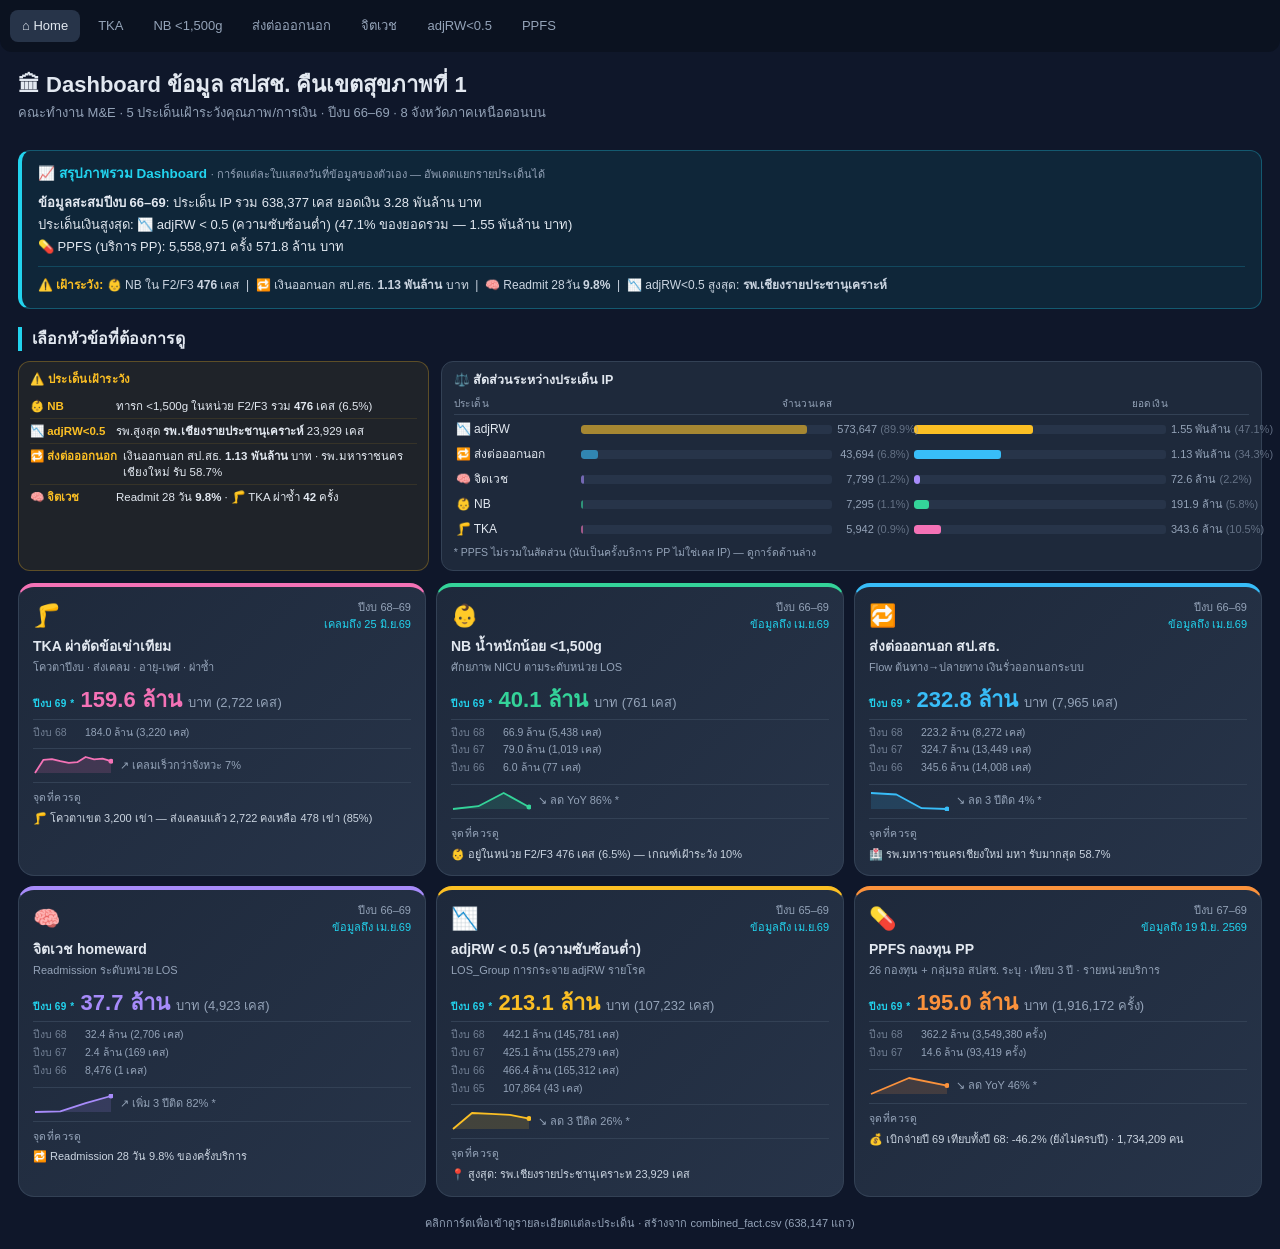
==== commit 69d92ef9: "fix(PPFS): กู้ยอดขาด 12.47 ลบ. + เขียน extract_ppfs.py ที่หายไป ตัวสร้าง _ppfs_data.json เดิมเขียนสด" ====
--- a/portal_v2.html
+++ b/portal_v2.html
@@ -616,7 +616,7 @@
 const ICOL={overview:'#22d3ee',tka:'#f472b6',nb:'#34d399',refer:'#38bdf8',psych:'#a78bfa',adjlow:'#fbbf24',ppfs:'#fb923c'};
 const ICON={overview:'📊',tka:'🦵',nb:'👶',refer:'🔁',psych:'🧠',adjlow:'📉',ppfs:'💊'};
 const TITLE={tka:'TKA ผ่าตัดข้อเข่าเทียม',nb:'NB น้ำหนักน้อย <1,500g',refer:'ส่งต่อออกนอก สป.สธ.',psych:'จิตเวช homeward',adjlow:'adjRW < 0.5 (ความซับซ้อนต่ำ)',ppfs:'PPFS กองทุน PP'};
-const DESC={tka:'โควตาปีงบ · ส่งเคลม · อายุ-เพศ · ผ่าซ้ำ',nb:'ศักยภาพ NICU ตามระดับหน่วย LOS',refer:'Flow ต้นทาง→ปลายทาง เงินรั่วออกนอกระบบ',psych:'Readmission ระดับหน่วย LOS',adjlow:'LOS_Group การกระจาย adjRW รายโรค',ppfs:'26 กองทุน เปรียบเทียบ 3 ปี รายหน่วยบริการ'};
+const DESC={tka:'โควตาปีงบ · ส่งเคลม · อายุ-เพศ · ผ่าซ้ำ',nb:'ศักยภาพ NICU ตามระดับหน่วย LOS',refer:'Flow ต้นทาง→ปลายทาง เงินรั่วออกนอกระบบ',psych:'Readmission ระดับหน่วย LOS',adjlow:'LOS_Group การกระจาย adjRW รายโรค',ppfs:'26 กองทุน + กลุ่มรอ สปสช. ระบุ · เทียบ 3 ปี · รายหน่วยบริการ'};
 const fmt=n=>Math.round(n).toLocaleString('en-US');
 const fmtB=n=>n>=1e9?(n/1e9).toFixed(2)+' พันล้าน':n>=1e6?(n/1e6).toFixed(1)+' ล้าน':fmt(n);
 const C=id=>document.getElementById(id);
@@ -3334,8 +3334,9 @@
     '<div id="ppfs-kpi" style="display:grid;grid-template-columns:repeat(5,1fr);gap:12px;margin-bottom:14px"></div>'+
     '<div class="card" id="ppfs-narr" style="margin-bottom:12px;border-left:3px solid #22d3ee"></div>'+
     '<div class="card" style="margin-bottom:12px">'+
-    '<h3>&#9201;&#65039; จังหวะการเบิกจ่าย 26 กองทุน ปีงบ 69 <span style="font-size:11px;font-weight:normal;color:var(--mut);margin-left:8px">คลิกชื่อกองทุนเพื่อเจาะรายหน่วยบริการ / คลิกหัวคอลัมน์เพื่อจัดเรียง</span></h3>'+
+    '<h3>&#9201;&#65039; จังหวะการเบิกจ่ายกองทุน PP ('+D.svcs.length+' รายการ) ปีงบ 69 <span style="font-size:11px;font-weight:normal;color:var(--mut);margin-left:8px">คลิกชื่อกองทุนเพื่อเจาะรายหน่วยบริการ / คลิกหัวคอลัมน์เพื่อจัดเรียง</span></h3>'+
     '<div class="hint" id="ppfs-pace-sub" style="margin-bottom:8px"></div>'+
+    (D.svcs.indexOf('(ยังไม่ระบุกิจกรรมหลัก — รอยืนยันจาก สปสช.)')>=0?'<div class="hint" style="margin-bottom:8px;color:var(--warn)">&#9888;&#65039; แถว <b>(ยังไม่ระบุกลุ่ม)</b> = บริการที่ต้นทาง สปสช. ยังไม่กำกับกิจกรรมหลักมา (คัดกรองปัจจัยเสี่ยงสุขภาพกาย/จิต, ชุดตรวจ HIV ด้วยตนเอง, ชุดคัดกรอง NCD) รวม 12.47 ลบ. 3 ปี &mdash; นับรวมในยอดทั้งหมดแล้ว แต่ยังไม่จัดเข้ากองทุนใดเพื่อเลี่ยงการเดาผิดกลุ่ม</div>':'')+
     '<div id="ppfs-pace" style="overflow-x:auto"></div></div>'+
     '<div class="card" style="margin-bottom:12px">'+
     '<h3>&#128506;&#65039; จังหวะรายจังหวัด &times; Top 12 กองทุน <span style="font-size:11px;font-weight:normal;color:var(--mut);margin-left:8px">เบิกจ่าย(บาท) ระดับเขตเสมอ · คลิกช่องเพื่อเจาะกองทุน+จังหวัดนั้น</span></h3>'+
@@ -3476,7 +3477,7 @@
   const s68=Array.from({length:P},()=>new Array(order.length).fill(0));
   const s69=Array.from({length:P},()=>new Array(order.length).fill(0));
   D.hosp.forEach(h=>{order.forEach((si,ci)=>{const d=h.d[String(si)];if(!d)return;s68[h.p][ci]+=d[5];s69[h.p][ci]+=d[8];});});
-  const shortLbl=si=>{const s=(D.svc_short&&D.svc_short[si])||D.svcs[si];const mm=s.match(/^[\d.]+/);return mm?mm[0].replace(/\.$/,''):s.slice(0,4);};
+  const shortLbl=si=>{const s=(D.svc_short&&D.svc_short[si])||D.svcs[si];const mm=s.match(/^[\d.]+/);return mm?mm[0].replace(/\.$/,''):'รอระบุ';};
   const cell=(a68,a69,click)=>{
     const on=click?' onclick="'+click+'"':'';
     if(a68<10000)return '<td'+on+' style="text-align:center;color:var(--mut)'+(click?';cursor:pointer':'')+'">–</td>';
